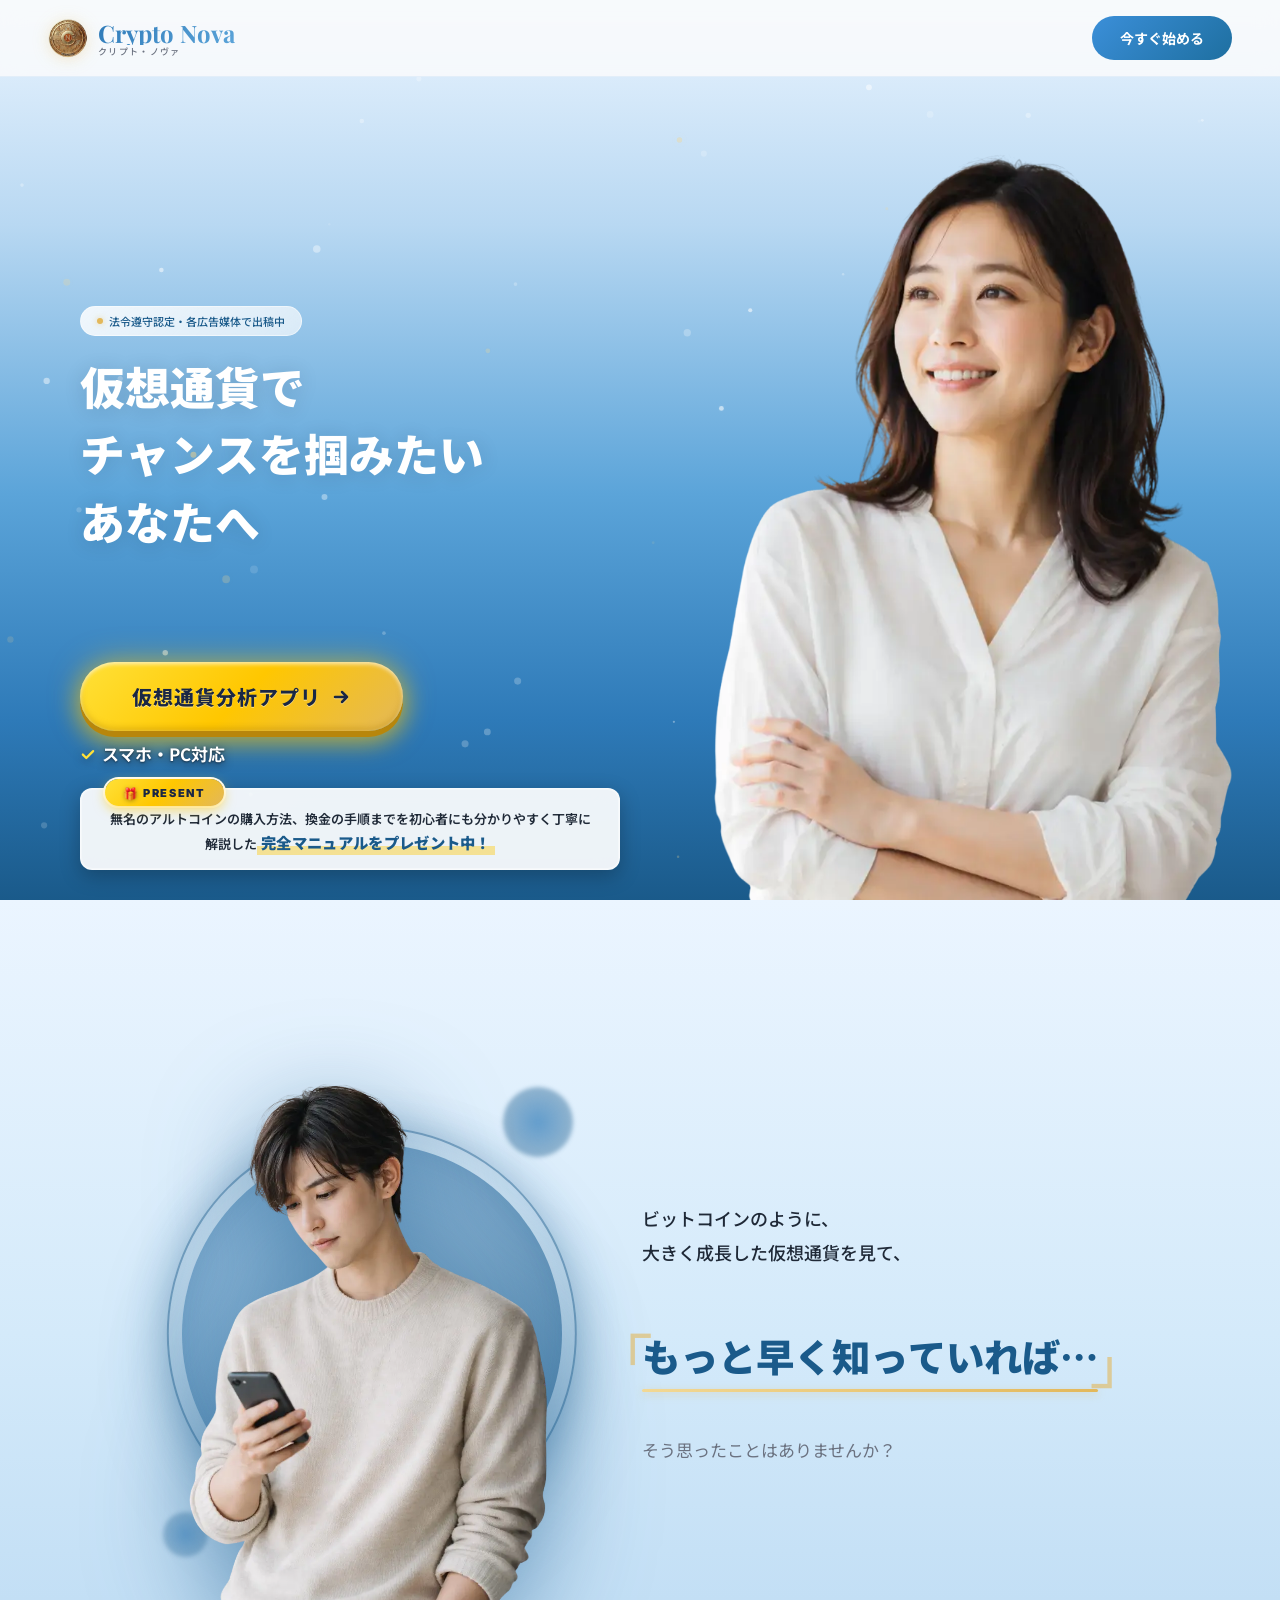
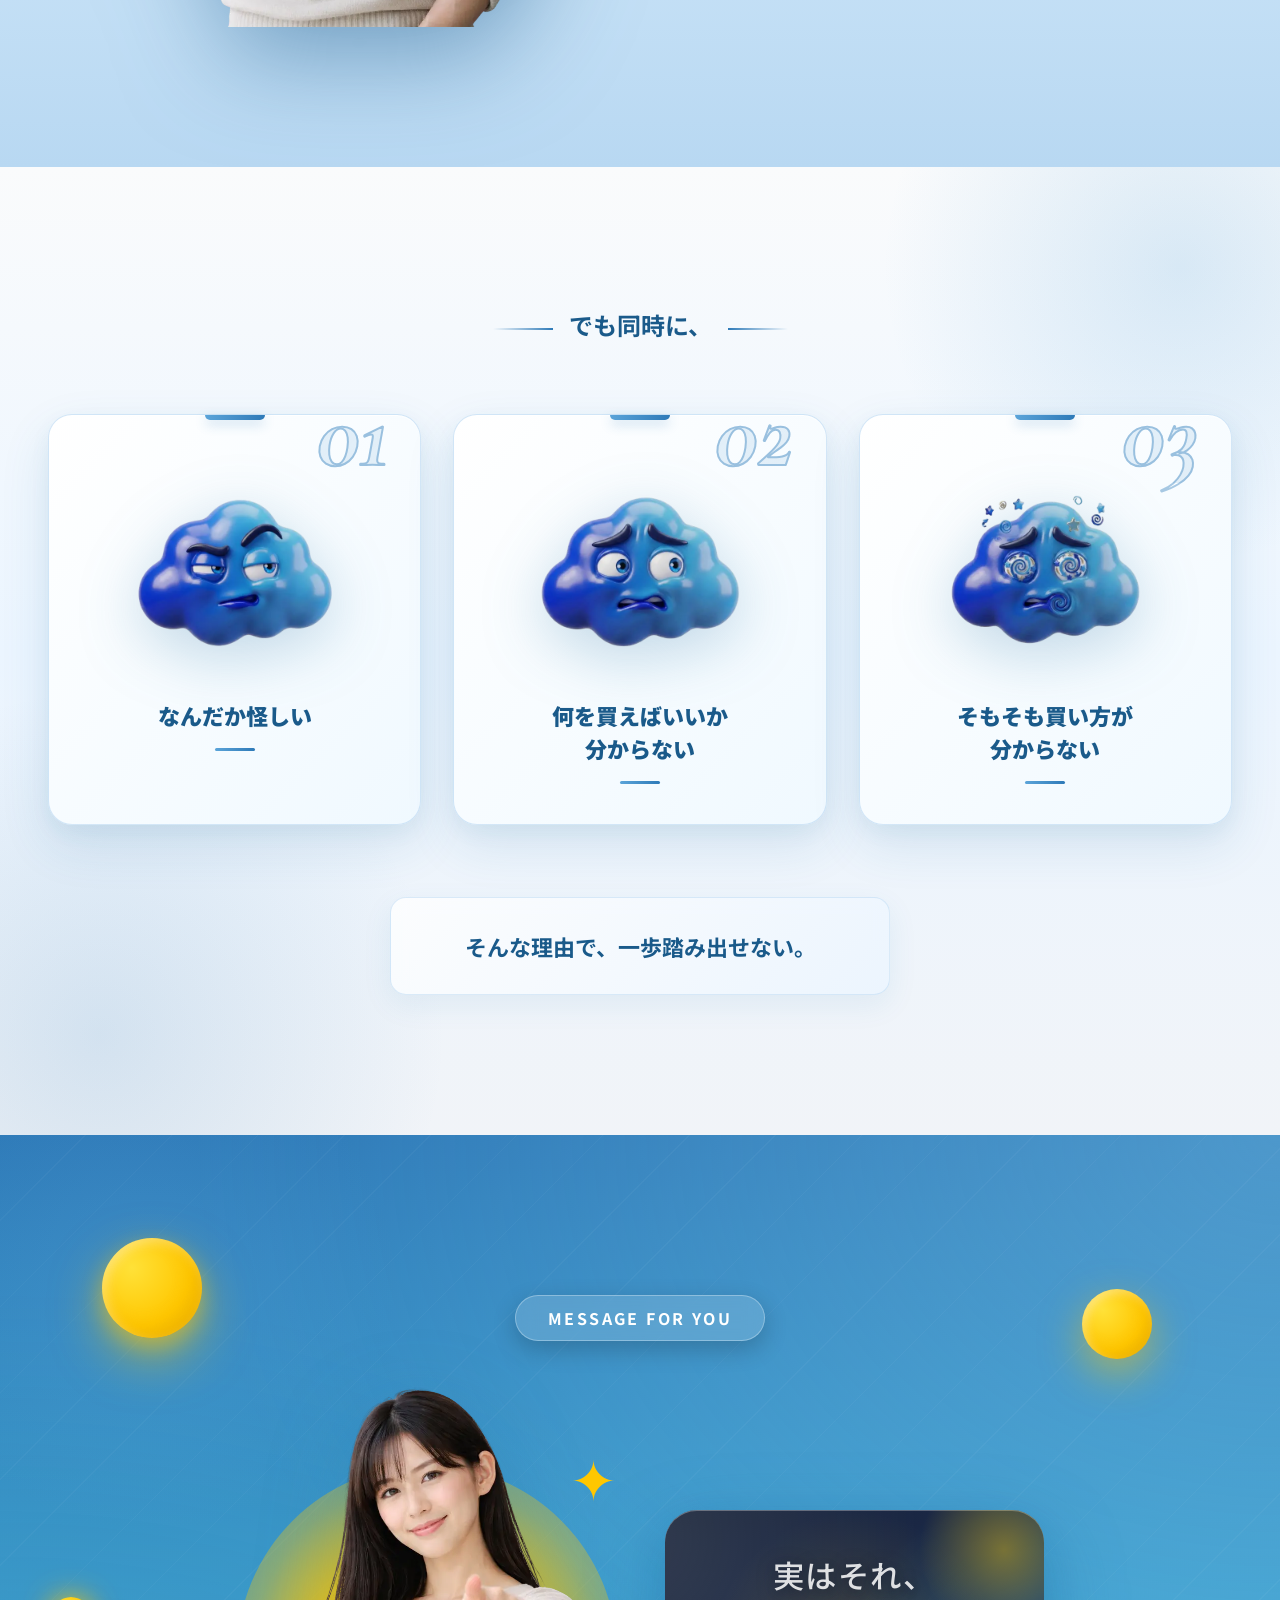
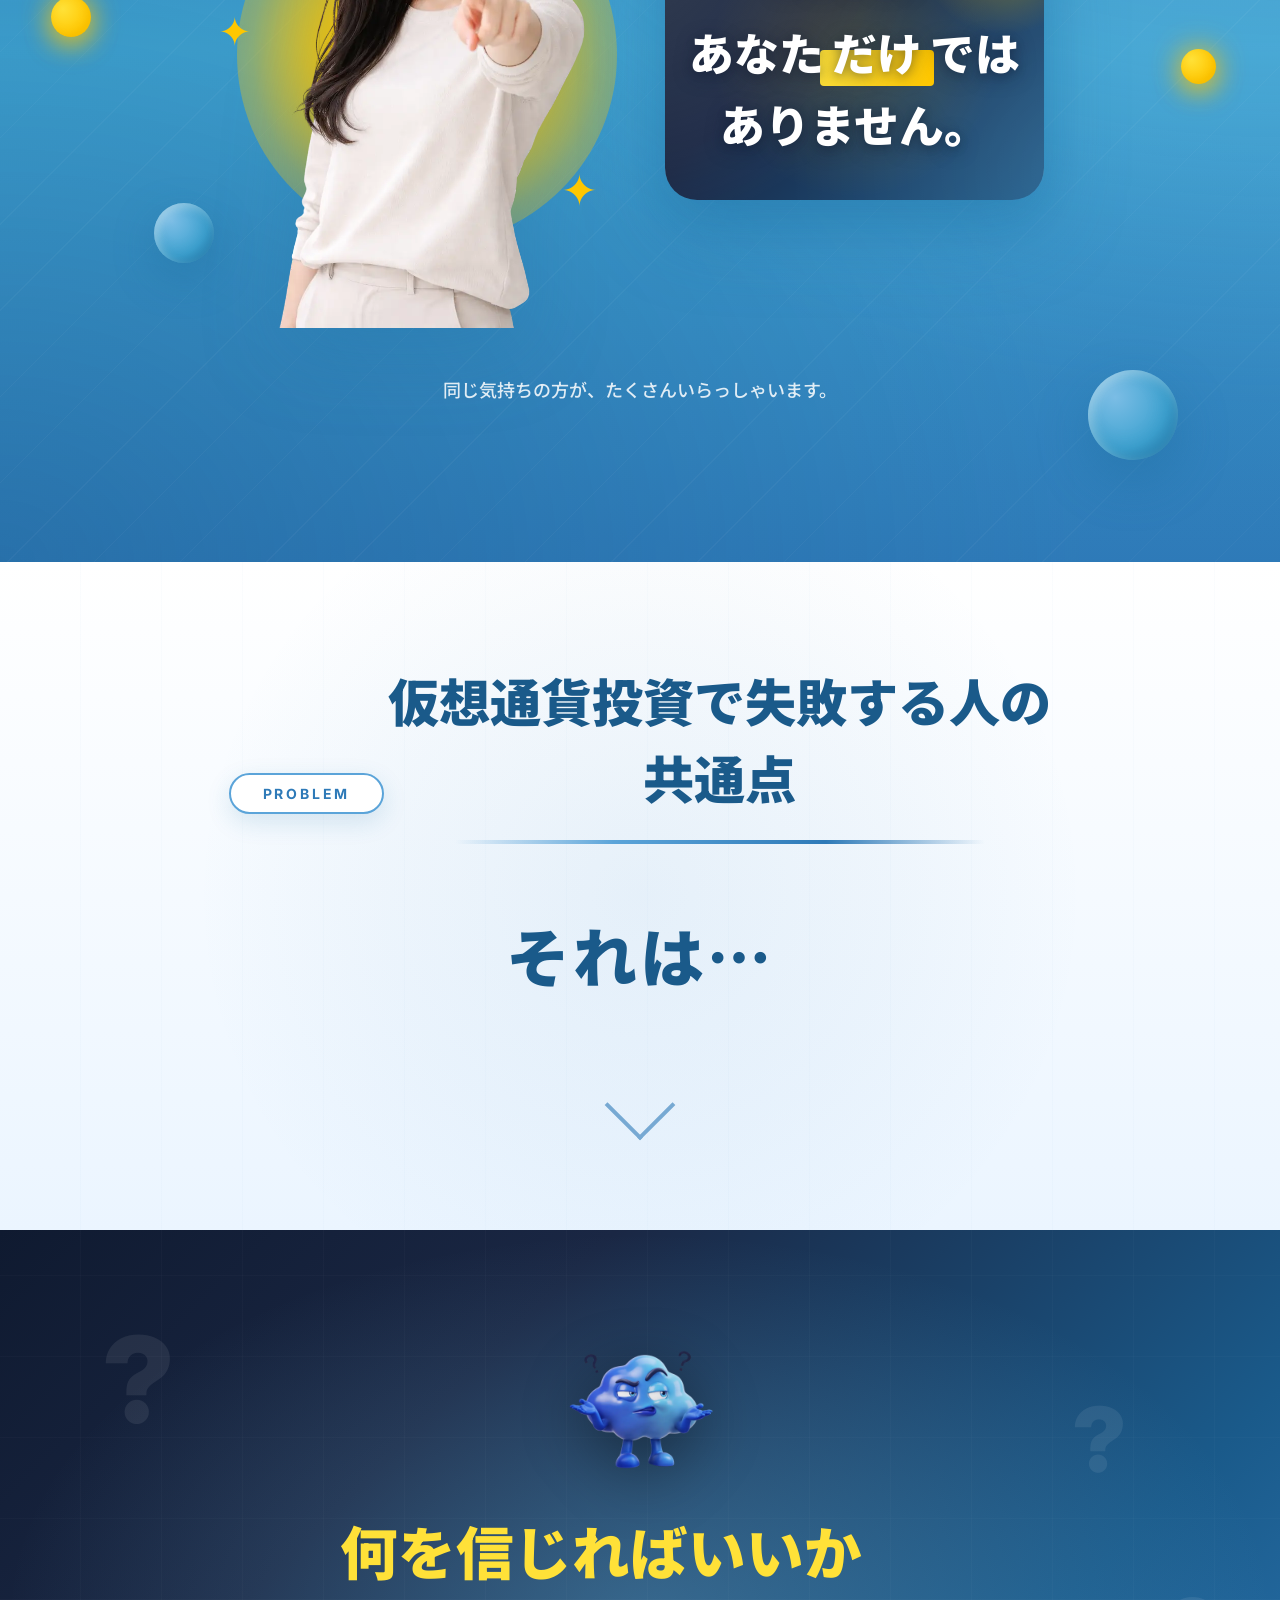
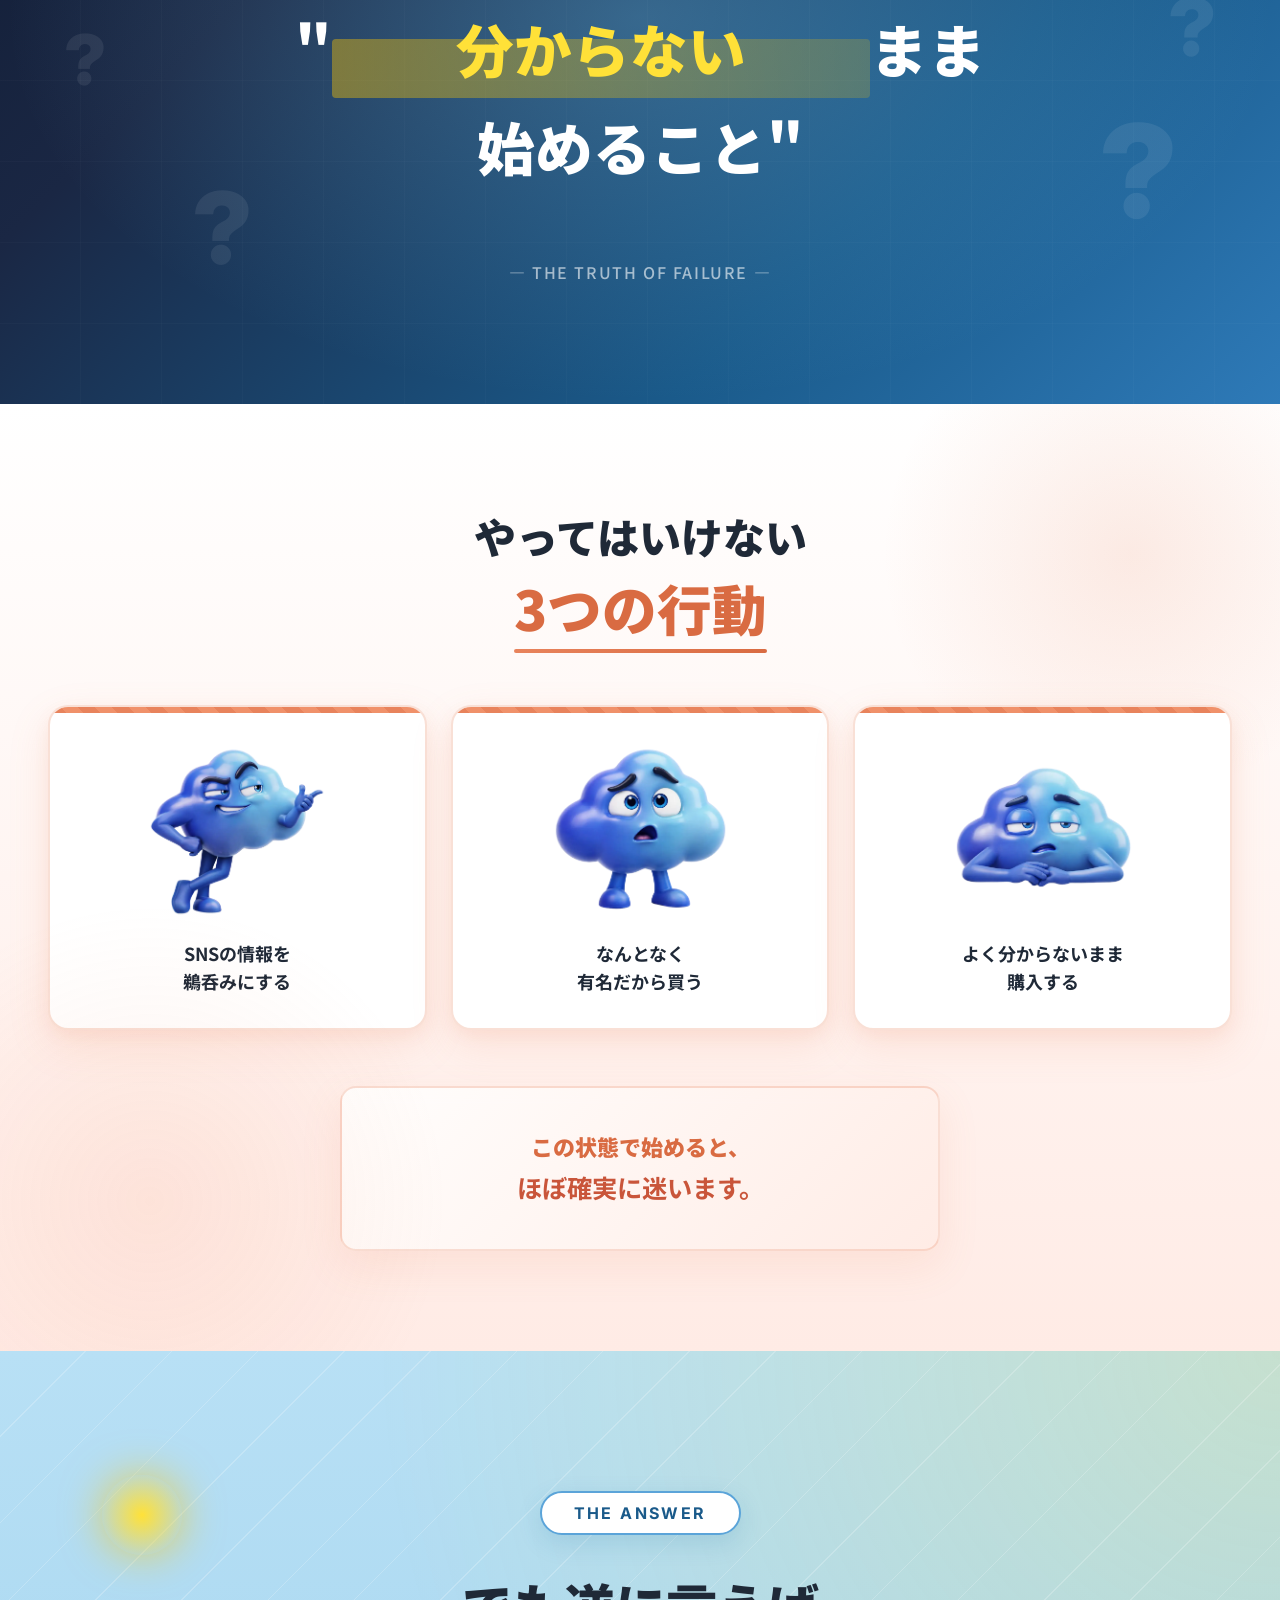
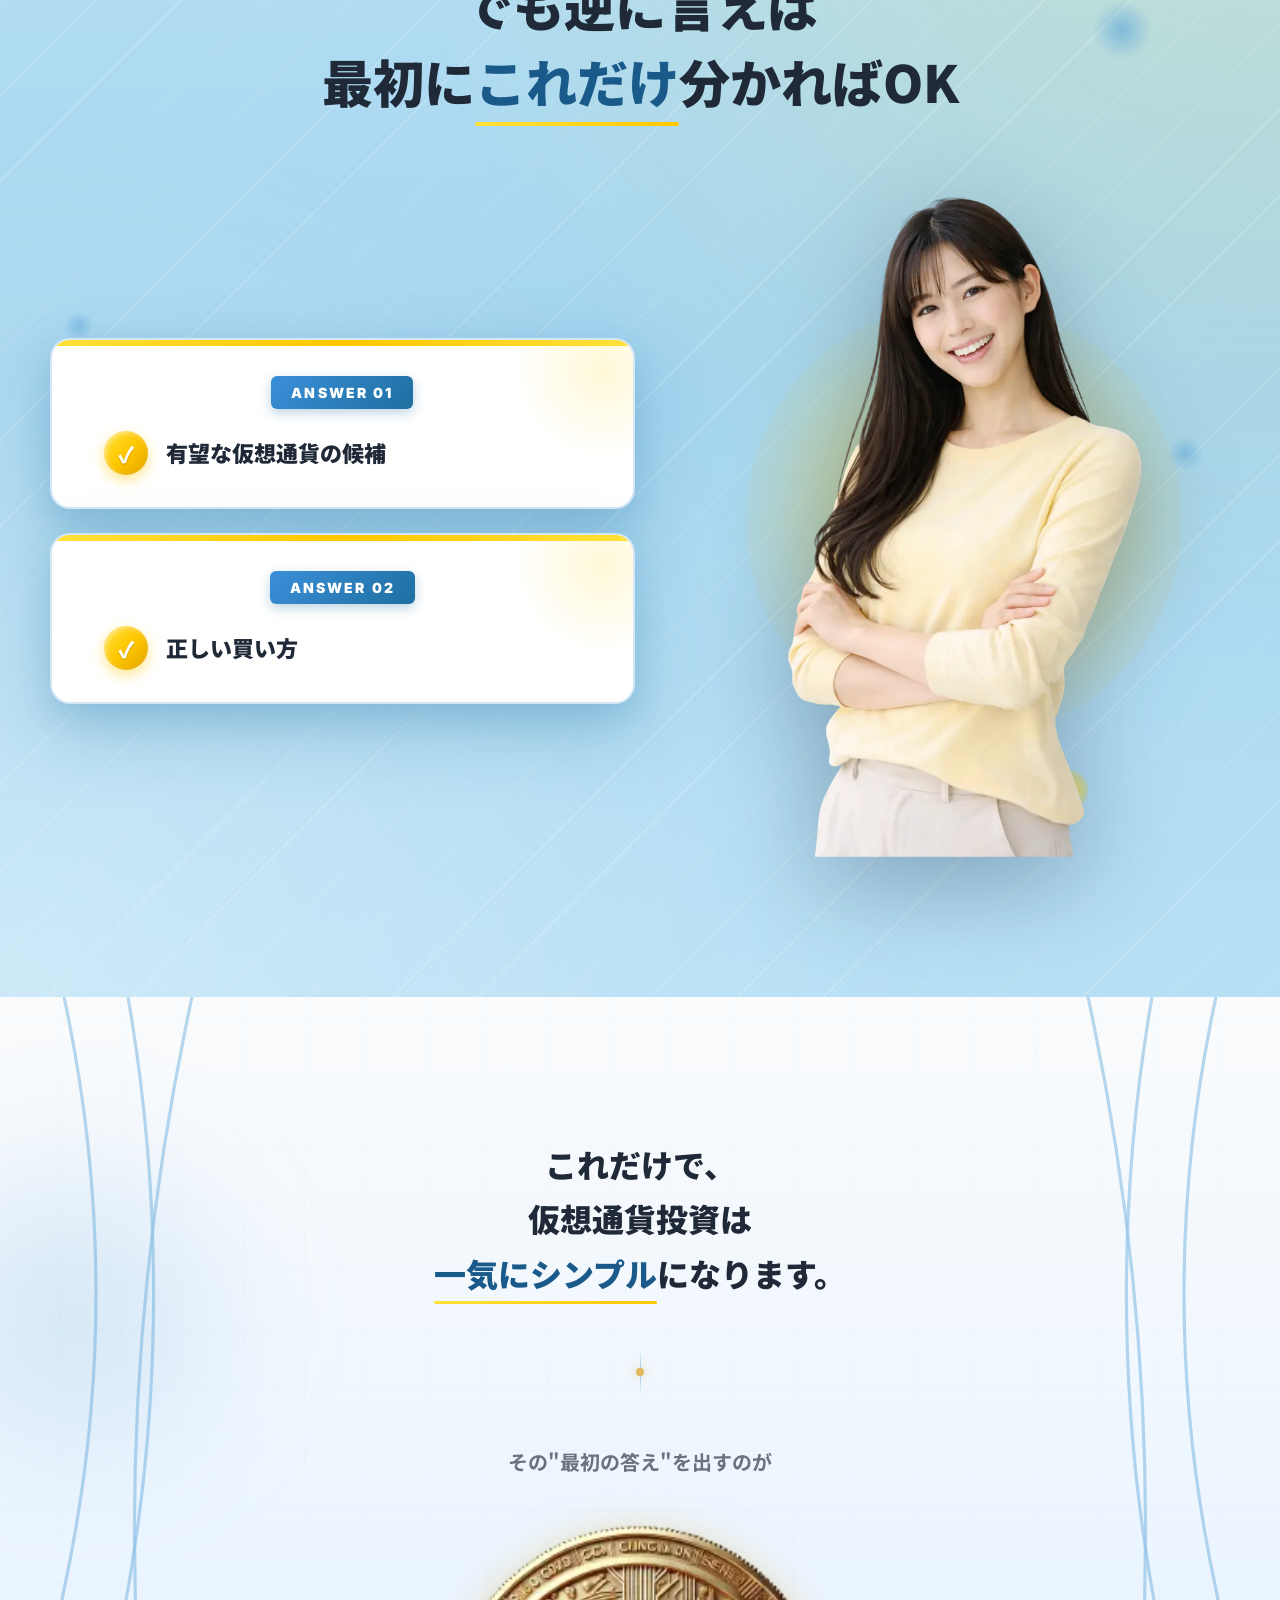
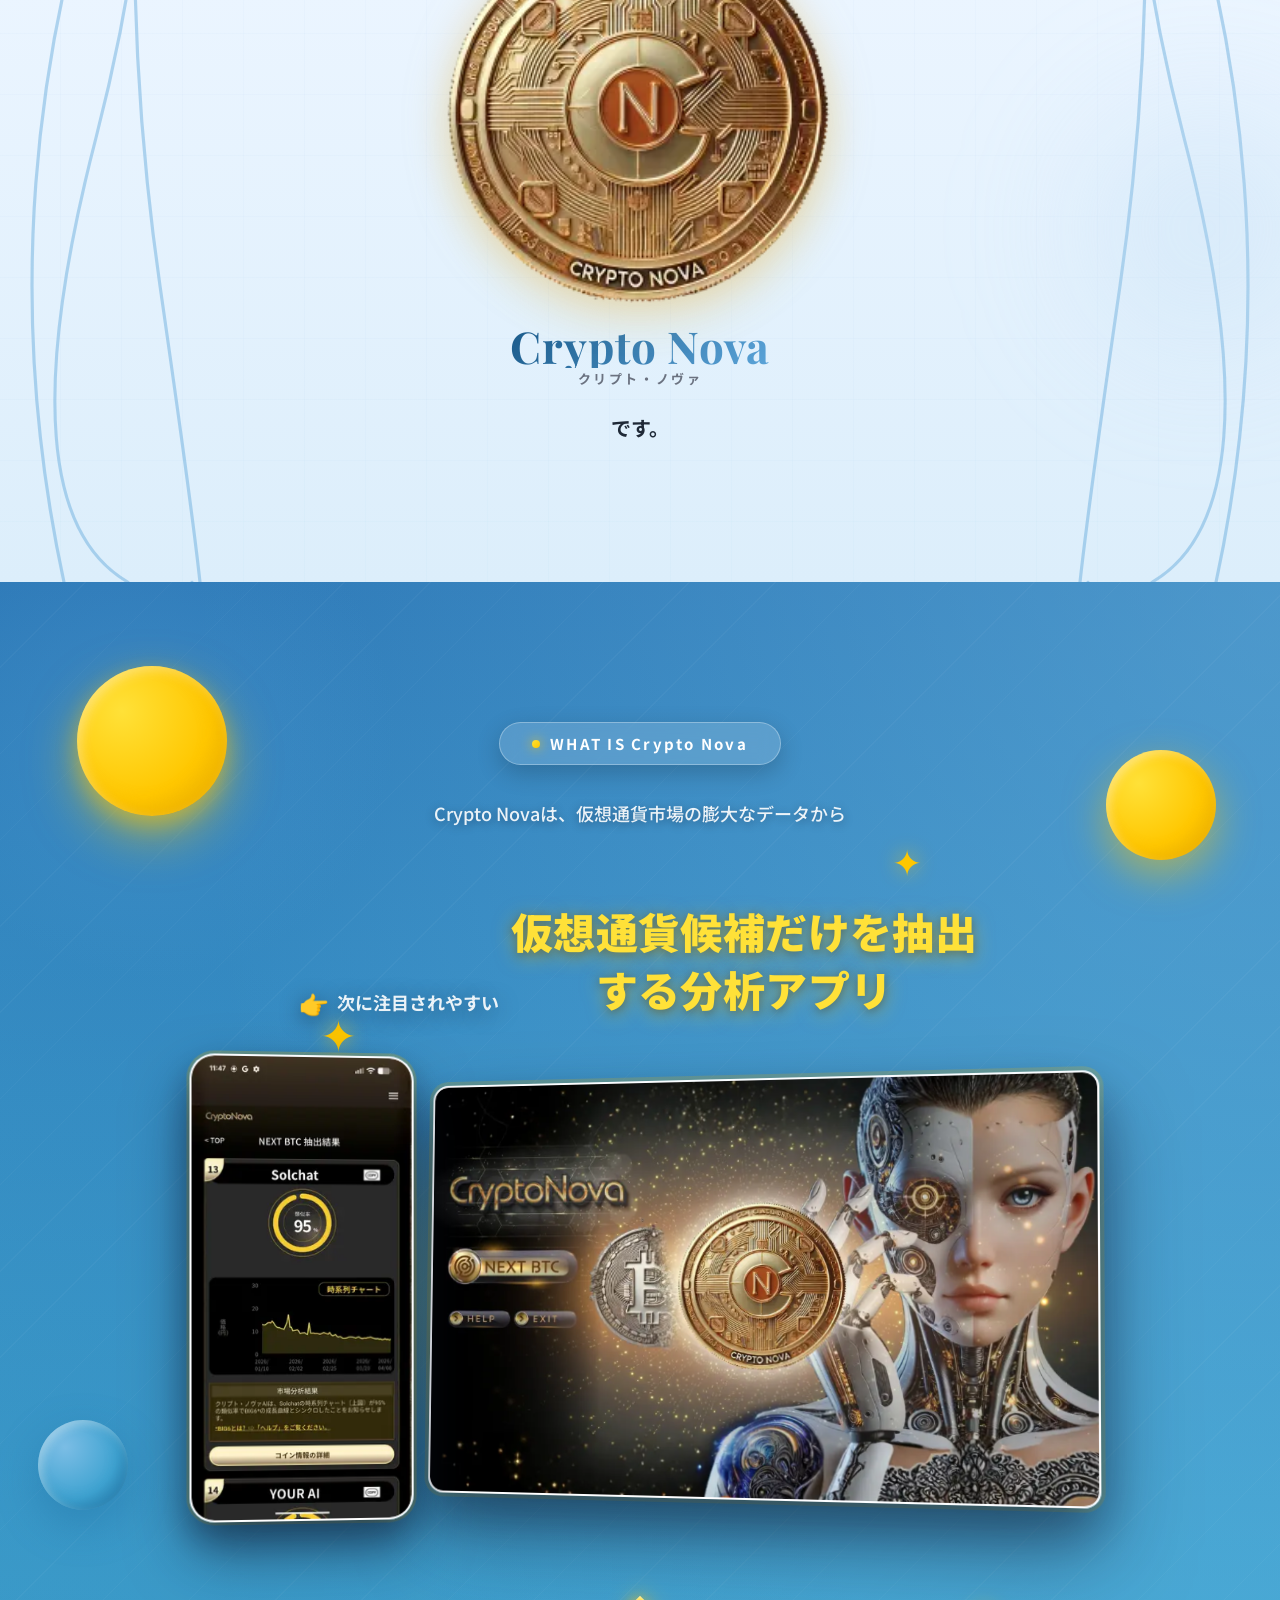
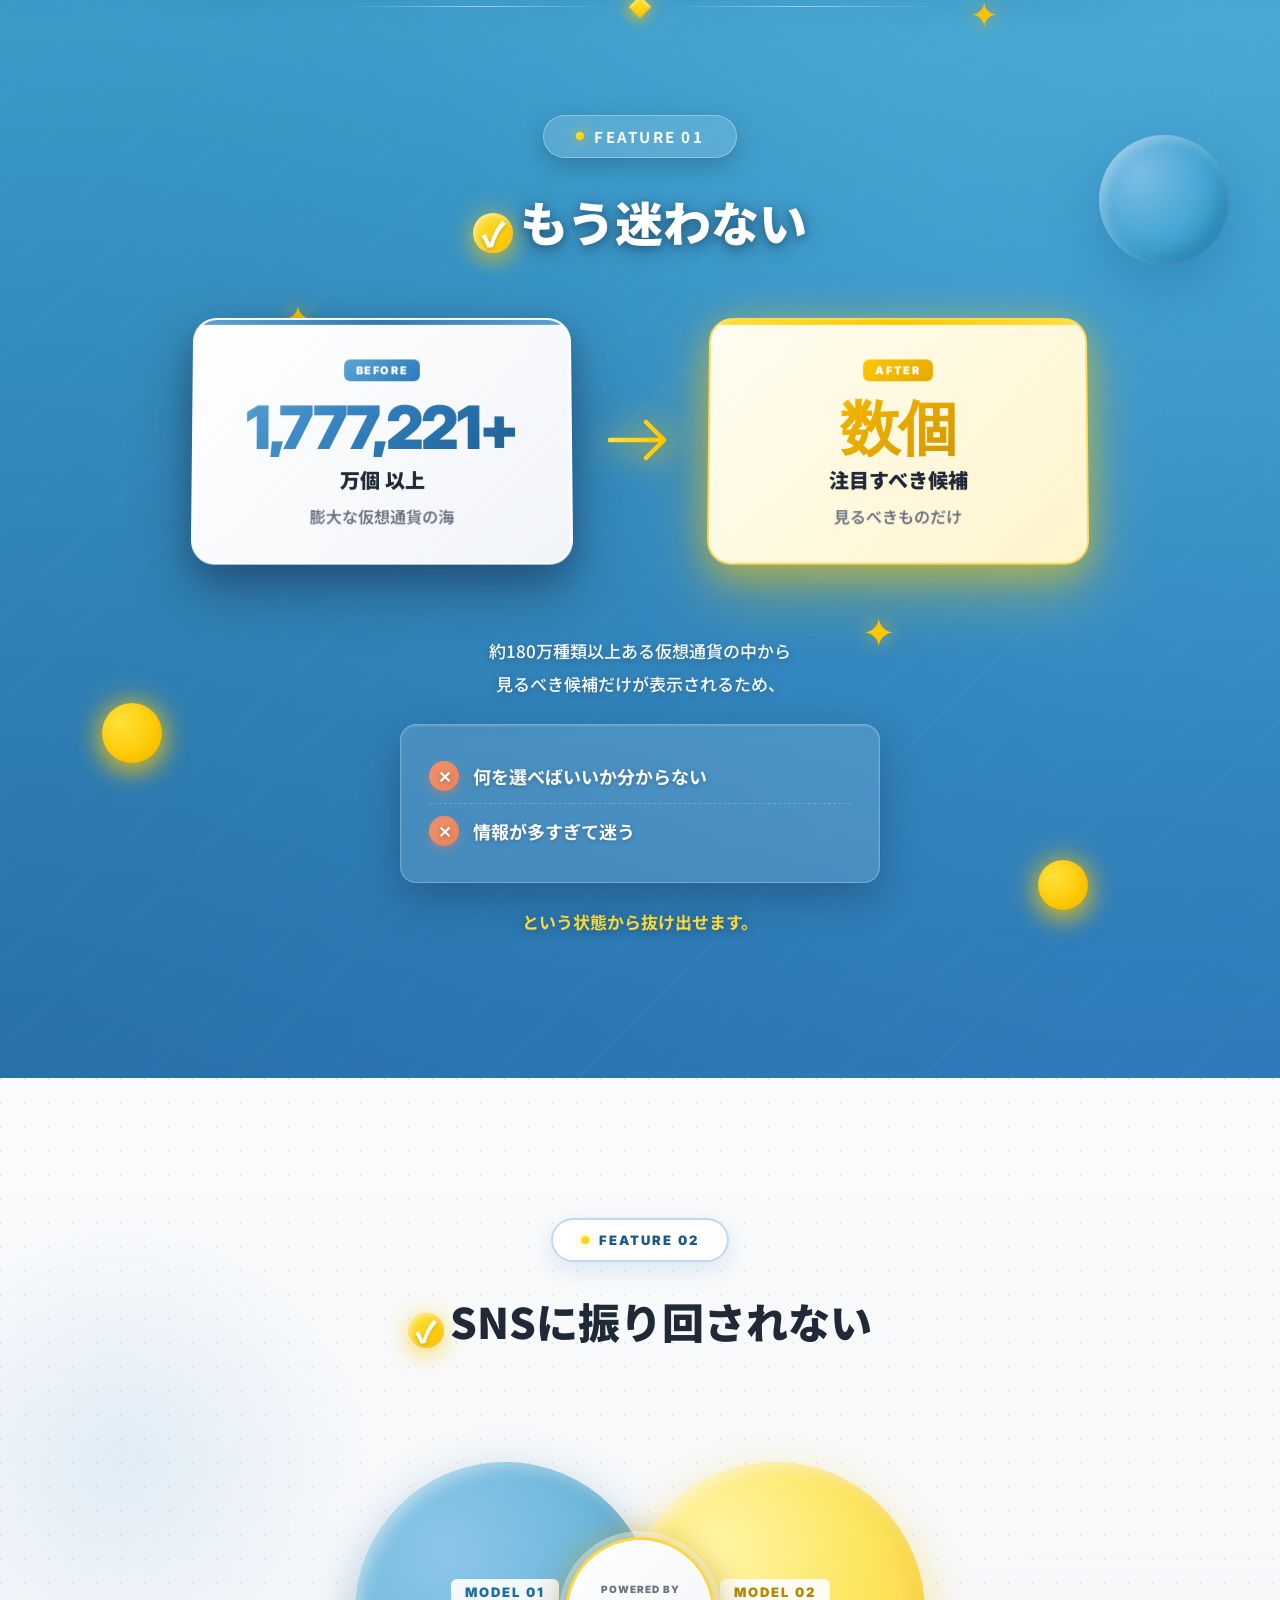
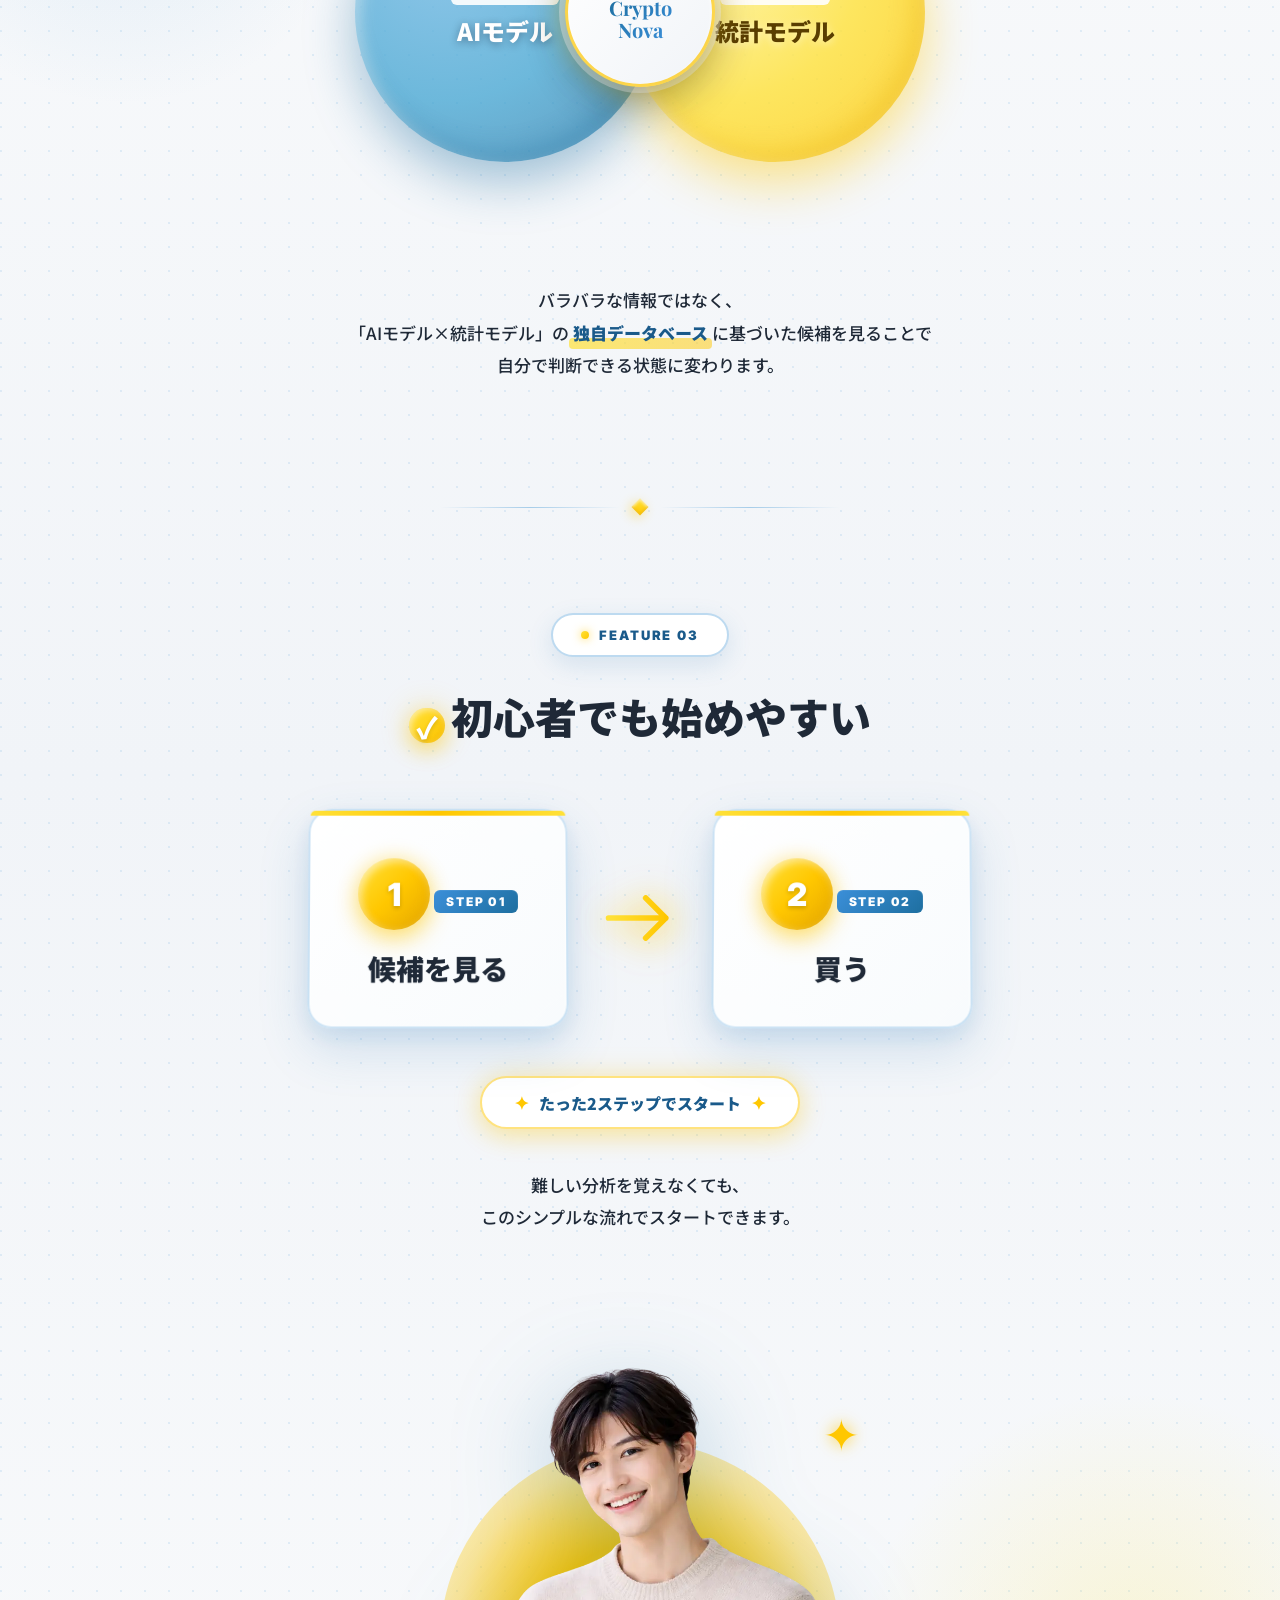
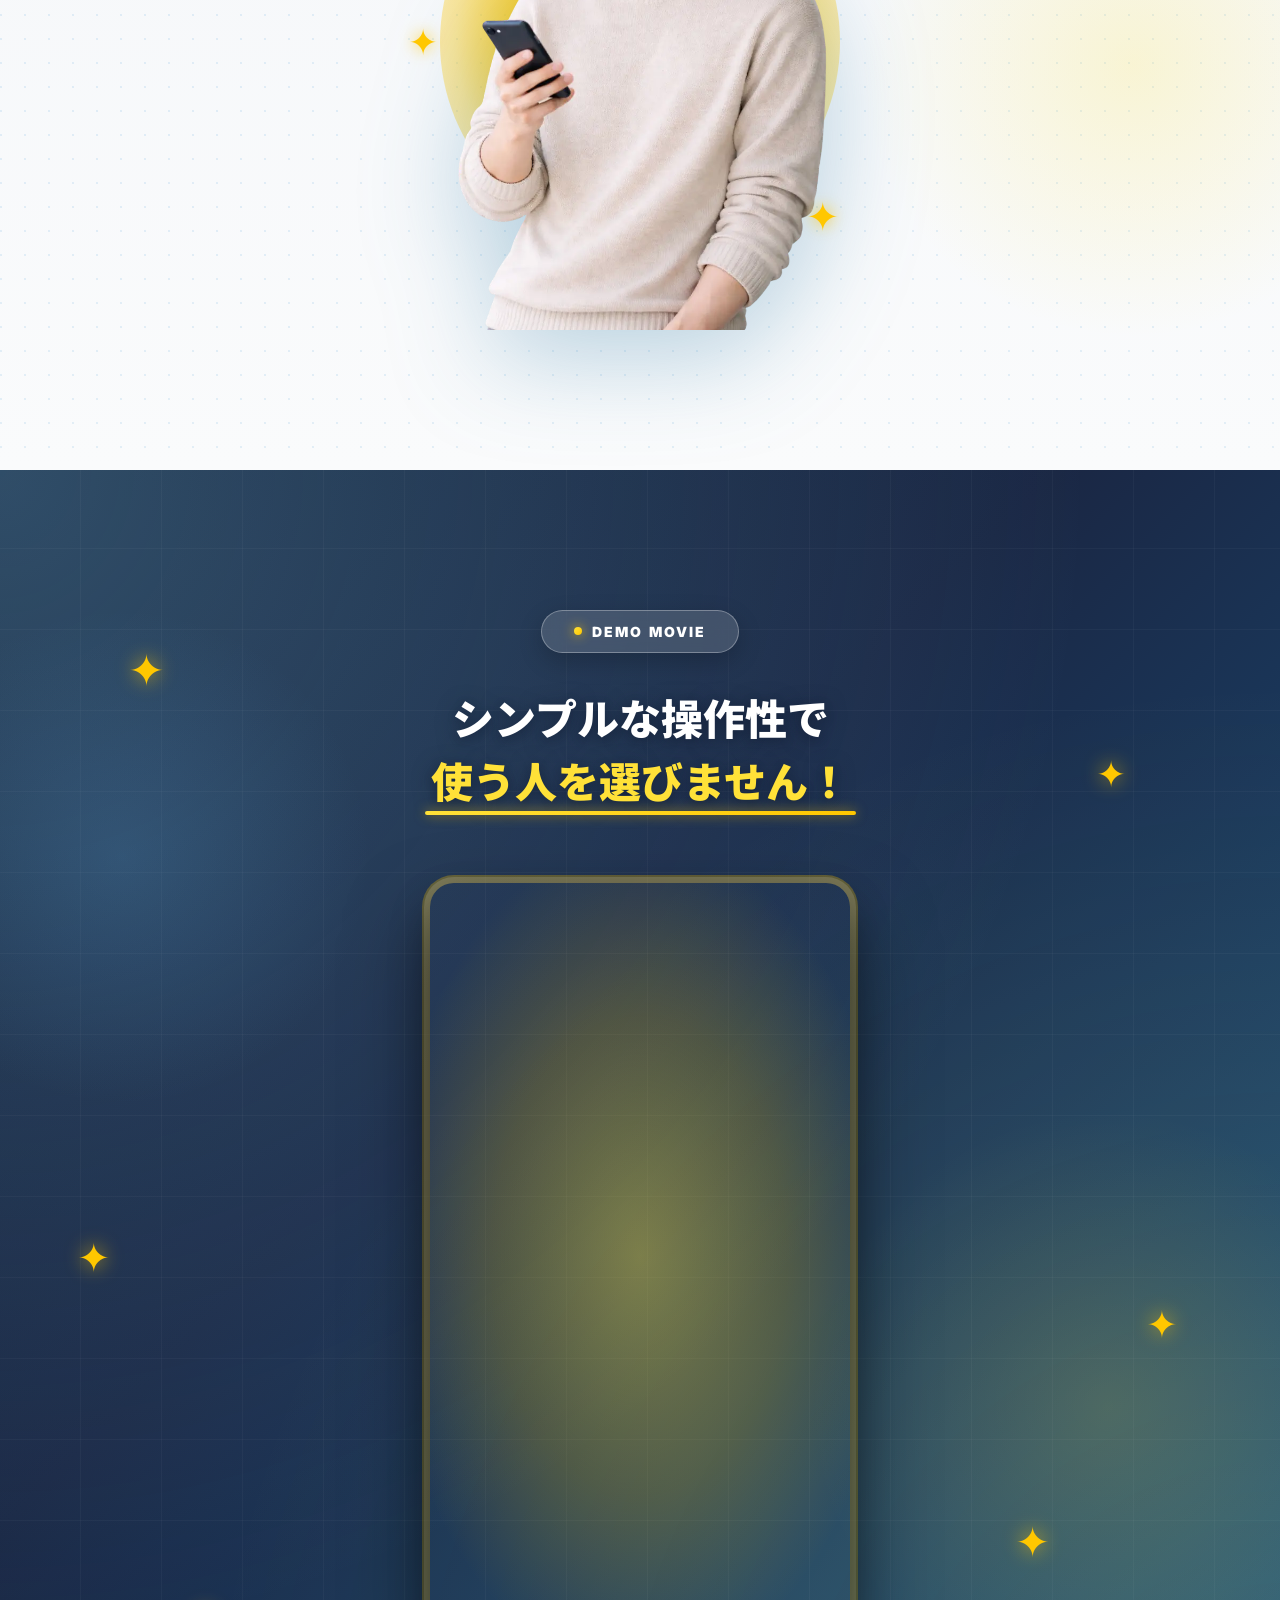
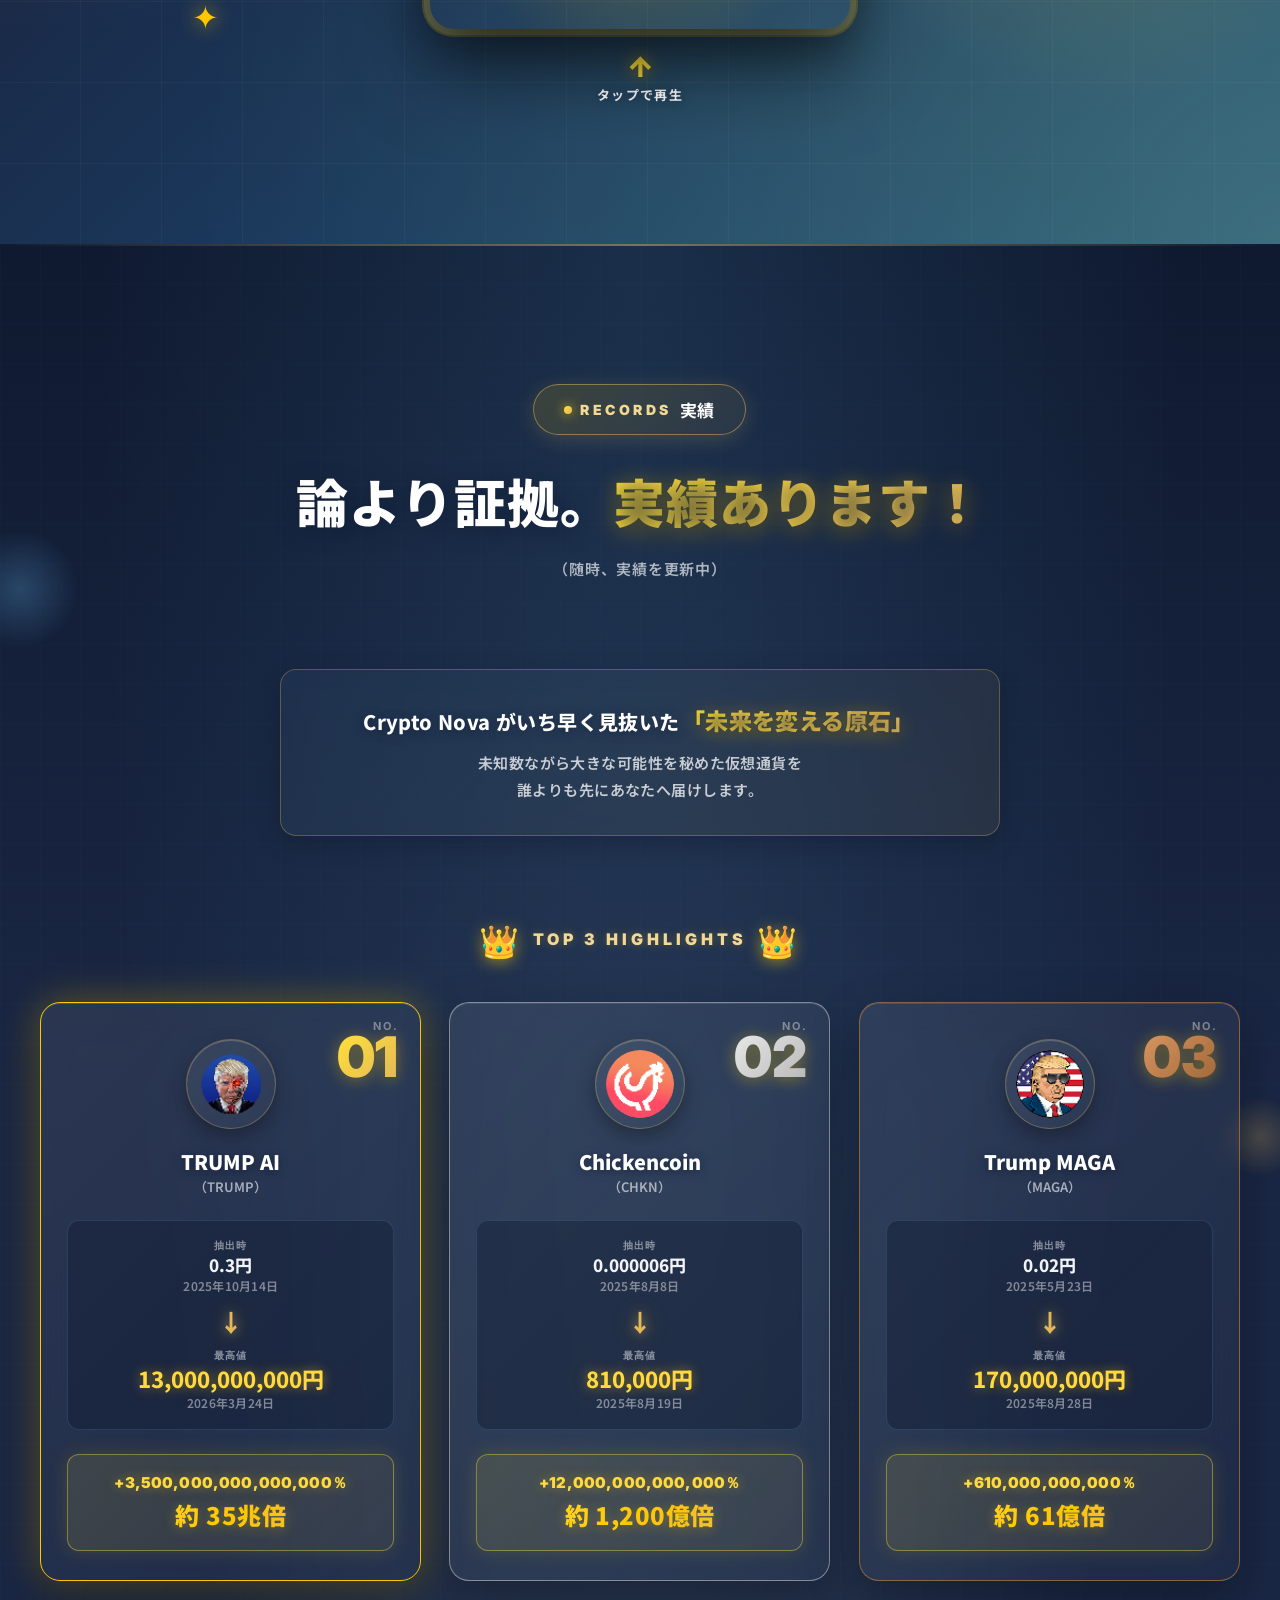
==== index.html @ e79c4bd4 "Section 17 v2: 冒頭文言追加・日付形式統一・注釈追加" ====
<!DOCTYPE html>
<html lang="ja">
<head>
  <meta charset="UTF-8">
  <meta name="viewport" content="width=device-width, initial-scale=1.0">
  <title>Crypto Nova | 仮想通貨でチャンスを掴みたいあなたへ</title>
  <meta name="description" content="Crypto Novaは、仮想通貨市場の膨大なデータから次に注目されやすい仮想通貨候補だけを<br>抽出する分析アプリです。">

  <!-- OGP -->
  <meta property="og:title" content="Crypto Nova | 仮想通貨でチャンスを掴みたいあなたへ">
  <meta property="og:description" content="約180万種類以上の仮想通貨から、見るべき候補だけを表示。">
  <meta property="og:type" content="website">
  <meta property="og:url" content="https://cryptonova.jp/">

  <!-- Fonts -->
  <link rel="preconnect" href="https://fonts.googleapis.com">
  <link rel="preconnect" href="https://fonts.gstatic.com" crossorigin>
  <link href="https://fonts.googleapis.com/css2?family=Noto+Sans+JP:wght@300;400;500;700;900&family=Playfair+Display:wght@400;700;900&family=Inter:wght@400;600;700;900&family=Cormorant+Garamond:ital,wght@0,400;0,700;1,400;1,700&display=swap" rel="stylesheet">

  <!-- CSS（役割ごとに分離） -->
  <link rel="stylesheet" href="css/variables.css">
  <link rel="stylesheet" href="css/base.css">
  <link rel="stylesheet" href="css/section-01-hero.css">
  <link rel="stylesheet" href="css/section-02-question.css"> 
  <link rel="stylesheet" href="css/section-03-anxiety.css"> 
  <link rel="stylesheet" href="css/section-04-alone.css">
  <link rel="stylesheet" href="css/section-05-failure-point.css"> 
  <link rel="stylesheet" href="css/section-06-failure-answer.css">  
  <link rel="stylesheet" href="css/section-07-failure-patterns.css">  
  <link rel="stylesheet" href="css/section-08-turning-point.css">  
  <link rel="stylesheet" href="css/section-10-reveal.css">
  <link rel="stylesheet" href="css/section-12-feature.css">
  <link rel="stylesheet" href="css/section-14-features.css">
  <link rel="stylesheet" href="css/section-16-demo.css">
  <link rel="stylesheet" href="css/section-17-results.css">
  <link rel="stylesheet" href="css/section-18-recommend.css">
  <link rel="stylesheet" href="css/section-19-howto.css">
  <link rel="stylesheet" href="css/section-20-reassure.css">
  <link rel="stylesheet" href="css/section-21-truth.css">
  <link rel="stylesheet" href="css/section-22-future.css">
  <link rel="stylesheet" href="css/section-23-urgency.css">
  <link rel="stylesheet" href="css/section-24-finalcta.css">
  <link rel="stylesheet" href="css/section-25-closing.css">
  <link rel="stylesheet" href="css/footer.css"> 
  <!-- <link rel="stylesheet" href="css/section-02-question.css"> -->
</head>
<body>

  <!-- SECTION 1: HERO -->
  <section class="hero" id="hero">
    <!-- HEADER -->
    <header class="header">
      <div class="header__logo">
        <img src="icon.webp" alt="Crypto Nova" class="header__logo-icon">
        <div class="header__logo-textwrap">
          <span class="header__logo-text">Crypto Nova</span>
          <span class="header__logo-ruby">クリプト・ノヴァ</span>
        </div>
      </div>
      <a href="https://m.cryptonova.jp/p/campaign/ZR53LrGO/AYyrQuDU" target="_blank" rel="noopener noreferrer" class="header__cta">今すぐ始める</a>
    </header>

    <div class="hero__gradient"></div>

    <div class="hero__video-layer">
      <video autoplay muted loop playsinline>
        <source src="fv-video.mp4" type="video/mp4">
      </video>
    </div>

    <canvas class="hero__particles" id="particles"></canvas>

    <div class="hero__content">

      <div class="hero__text-top">
        <div class="hero__badge">
          <span class="hero__badge-dot"></span>
          法令遵守認定・各広告媒体で出稿中
        </div>

        <h1 class="hero__catch">
          仮想通貨で<br>チャンスを掴みたい<br>あなたへ
        </h1>
      
      </div>

      <div class="hero__visual">
        <div class="hero__person">
          <img src="fv-woman.webp" alt="Crypto Novaを使う人物イメージ">
        </div>
      </div>

      <div class="hero__text-bottom">
        <!-- メインCTA：ブルーボタン -->
        <a href="https://m.cryptonova.jp/p/campaign/ZR53LrGO/AYyrQuDU" target="_blank" rel="noopener noreferrer" class="hero__cta">
  <span class="hero__cta-text">仮想通貨分析アプリ</span>
  <svg class="hero__cta-arrow" width="20" height="20" viewBox="0 0 20 20" fill="none">
    <path d="M4 10H16M16 10L11 5M16 10L11 15" stroke="currentColor" stroke-width="2.5" stroke-linecap="round" stroke-linejoin="round"/>
  </svg>
</a>

        <!-- スマホ・PC対応（白文字テキストのみ） -->
        <div class="hero__trust-text">
          <span>
            <svg width="16" height="16" viewBox="0 0 14 14" fill="none"><path d="M2.5 7.5L5.5 10.5L11.5 4.5" stroke="currentColor" stroke-width="2" stroke-linecap="round" stroke-linejoin="round"/></svg>
            スマホ・PC対応
          </span>
        </div>

        <!-- プレゼント告知（横長コンパクト） -->
        <div class="hero__present">
          <div class="hero__present-ribbon">
            <span class="hero__present-ribbon-icon">🎁</span>
            <span class="hero__present-ribbon-text">PRESENT</span>
          </div>
          <p class="hero__present-text">
            無名のアルトコインの購入方法、換金の手順までを初心者にも分かりやすく丁寧に解説した<span class="hero__present-highlight">完全マニュアルをプレゼント中！</span>
          </p>
        </div>
      </div>

    </div>

  </section>

  <!-- SECTION 2: 問いかけ -->
  <section class="question" id="question">
    <div class="question__inner">

  <div class="question__visual">
  <div class="question__visual-deco"></div>
  <img src="section02-man.webp" alt="仮想通貨のチャンスを逃したと感じる男性" loading="lazy">
</div>

      <div class="question__text">
        <p class="question__lead">
          ビットコインのように、<br>
          大きく成長した仮想通貨を見て、
        </p>

        <p class="question__emphasis">
  <span class="question__typewriter">
    <span class="char">も</span><span class="char">っ</span><span class="char">と</span><span class="char">早</span><span class="char">く</span><span class="char">知</span><span class="char">っ</span><span class="char">て</span><span class="char">い</span><span class="char">れ</span><span class="char">ば</span><span class="char dots">…</span>
  </span>
</p>

        <p class="question__closing">
          そう思ったことはありませんか？
        </p>
      </div>

    </div>
  </section>
  <!-- SECTION 3: 3つの不安 -->
  <section class="anxiety" id="anxiety">
    <div class="anxiety__inner">

      <p class="anxiety__lead">でも同時に、</p>

      <div class="anxiety__cards">

  <div class="anxiety__card">
    <span class="anxiety__card-number">01</span>
    <img src="section03-icon-01.webp" alt="なんだか怪しい" class="anxiety__card-image" loading="lazy">
    <p class="anxiety__card-title">なんだか怪しい</p>
  </div>

  <div class="anxiety__card">
    <span class="anxiety__card-number">02</span>
    <img src="section03-icon-02.webp" alt="何を買えばいいか分からない" class="anxiety__card-image" loading="lazy">
    <p class="anxiety__card-title">何を買えばいいか<br>分からない</p>
  </div>

  <div class="anxiety__card">
    <span class="anxiety__card-number">03</span>
    <img src="section03-icon-03.webp" alt="そもそも買い方が分からない" class="anxiety__card-image" loading="lazy">
    <p class="anxiety__card-title">そもそも買い方が<br>分からない</p>
  </div>

</div>

      <p class="anxiety__closing">そんな理由で、一歩踏み出せない。</p>

    </div>
  </section>

 <!-- SECTION 4: 安心の一言 -->
  <section class="alone" id="alone">
    <div class="alone__deco">
      <span class="alone__deco-dot"></span>
      <span class="alone__deco-dot"></span>
      <span class="alone__deco-dot"></span>
      <span class="alone__deco-dot"></span>
      <span class="alone__deco-dot"></span>
      <span class="alone__deco-dot"></span>
    </div>

    <div class="alone__inner">

      <span class="alone__prefix">MESSAGE FOR YOU</span>

      <div class="alone__content">

        <div class="alone__visual">
          <div class="alone__visual-bg"></div>
          <img src="section04-woman.webp" alt="あなたに語りかける女性" class="alone__visual-img" loading="lazy">
          <span class="alone__visual-star alone__visual-star--1">✦</span>
          <span class="alone__visual-star alone__visual-star--2">✦</span>
          <span class="alone__visual-star alone__visual-star--3">✦</span>
        </div>

        <div class="alone__banner">
         
          <h2 class="alone__main">
            <span class="alone__main-line1">実はそれ、</span>
            <span class="alone__main-line2">
              あなた<span class="alone__highlight">だけ</span>では<br>ありません。
            </span>
          </h2>
        </div>

      </div>

      <p class="alone__submessage">
        同じ気持ちの方が、たくさんいらっしゃいます。
      </p>

    </div>
  </section>
  <!-- SECTION 5: 失敗の共通点（問題提起・タメ） -->
  <section class="failure-point" id="failure-point">
    <div class="failure-point__inner">

      <span class="failure-point__label">PROBLEM</span>

      <h2 class="failure-point__heading">
        仮想通貨投資で失敗する人の<br>共通点
      </h2>

      <p class="failure-point__teaser">
        それは<span class="failure-point__dots">…</span>
      </p>

      <span class="failure-point__arrow"></span>

    </div>
  </section>
  <!-- SECTION 6: 失敗の答え（核心） -->
  <section class="failure-answer" id="failure-answer">

    <div class="failure-answer__deco">
      <span class="failure-answer__deco-item">?</span>
      <span class="failure-answer__deco-item">?</span>
      <span class="failure-answer__deco-item">?</span>
      <span class="failure-answer__deco-item">?</span>
      <span class="failure-answer__deco-item">?</span>
      <span class="failure-answer__deco-item">?</span>
    </div>

    <div class="failure-answer__inner">

      <img src="section06.webp" alt="" class="failure-answer__pointer" width="420" height="500" loading="lazy">
      <p class="failure-answer__main">
        "<span class="failure-answer__highlight">何を信じればいいか<br>分からない</span>まま<br>始めること"
      </p>

      <p class="failure-answer__sub">— THE TRUTH OF FAILURE —</p>

    </div>

  </section>
<!-- SECTION 7: 失敗する3パターン -->
  <section class="failure-patterns" id="failure-patterns">
    <div class="failure-patterns__inner">

     <div class="failure-patterns__title">
        <h2 class="failure-patterns__heading">
          やってはいけない<br>
          <span class="failure-patterns__heading-accent">3つの行動</span>
        </h2>
      </div>
    <div class="failure-patterns__banner-stripes"></div>
  </div>
</div>
      <div class="failure-patterns__cards">

        <div class="failure-patterns__card">
          <img src="section07-01.webp" alt="SNSの情報を鵜呑みにする" class="failure-patterns__card-image" loading="lazy">
          <p class="failure-patterns__card-text">
            SNSの情報を<br>鵜呑みにする
          </p>
        </div>

        <div class="failure-patterns__card">
          <img src="section07-02.webp" alt="なんとなく有名だから買う" class="failure-patterns__card-image" loading="lazy">
          <p class="failure-patterns__card-text">
            なんとなく<br>有名だから買う
          </p>
        </div>

        <div class="failure-patterns__card">
          <img src="section07-03.webp" alt="よく分からないまま購入する" class="failure-patterns__card-image" loading="lazy">
          <p class="failure-patterns__card-text">
            よく分からないまま<br>購入する
          </p>
        </div>

      </div>

      <div class="failure-patterns__closing">
        <p class="failure-patterns__closing-main">
          この状態で始めると、<br>
          <strong>ほぼ確実に迷います。</strong>
        </p>
      </div>

    </div>
  </section>

 <!-- SECTION 8-9: 転換点 + 2つの答え -->
<section class="turning-point" id="turning-point">

  <!-- 背景の光の粒子 -->
  <div class="turning-point__particles">
    <span class="turning-point__particle"></span>
    <span class="turning-point__particle"></span>
    <span class="turning-point__particle"></span>
    <span class="turning-point__particle"></span>
    <span class="turning-point__particle"></span>
    <span class="turning-point__particle"></span>
  </div>

  <div class="turning-point__inner">

    <!-- 上部：転換メッセージ -->
    <span class="turning-point__lead">THE ANSWER</span>

    <h2 class="turning-point__title">
      でも逆に言えば<br>
      最初に<span class="turning-point__title-highlight">これだけ</span>分かればOK
    </h2>

    <!-- 女性画像（中央） -->
    <div class="turning-point__visual">
      <div class="turning-point__visual-rays"></div>
      <div class="turning-point__visual-burst"></div>
      <img src="section08-woman.webp" alt="答えを教える女性" class="turning-point__visual-img" loading="lazy">
    </div>

    <!-- 2つの答え -->
    <div class="turning-point__answers">

      <div class="turning-point__answer">
        <span class="turning-point__answer-label">ANSWER 01</span>
        <div class="turning-point__answer-body">
          <div class="turning-point__answer-check">✓</div>
          <p class="turning-point__answer-text">
            有望な仮想通貨の候補
          </p>
        </div>
      </div>

      <div class="turning-point__answer">
        <span class="turning-point__answer-label">ANSWER 02</span>
        <div class="turning-point__answer-body">
          <div class="turning-point__answer-check">✓</div>
          <p class="turning-point__answer-text">
            正しい買い方
          </p>
        </div>
      </div>

    </div>

  </div>
</section>

<!-- SECTION 10-11: シンプル宣言 + Crypto Nova 降臨 -->
<section class="reveal" id="reveal">

  <!-- 左右の波線装飾 -->
  <div class="reveal__waves reveal__waves--left" aria-hidden="true">
    <svg viewBox="0 0 200 800" preserveAspectRatio="none">
      <path d="M 40 0 Q 80 200 40 400 T 40 800" />
      <path d="M 80 0 Q 120 250 60 500 T 80 800" />
      <path d="M 120 0 Q 60 300 100 600 T 120 800" />
    </svg>
  </div>

  <div class="reveal__waves reveal__waves--right" aria-hidden="true">
    <svg viewBox="0 0 200 800" preserveAspectRatio="none">
      <path d="M 40 0 Q 80 200 40 400 T 40 800" />
      <path d="M 80 0 Q 120 250 60 500 T 80 800" />
      <path d="M 120 0 Q 60 300 100 600 T 120 800" />
    </svg>
  </div>

  <!-- 背景の有機的な形 -->
  <div class="reveal__blob reveal__blob--1" aria-hidden="true"></div>
  <div class="reveal__blob reveal__blob--2" aria-hidden="true"></div>

  <div class="reveal__inner">

    <!-- 上半分：シンプル宣言 -->
    <p class="reveal__statement">
      これだけで、<br>
      仮想通貨投資は<br>
      <span class="reveal__statement-highlight">一気にシンプル</span>になります。
    </p>

    <!-- 区切りの装飾線 -->
    <div class="reveal__divider"></div>

    <!-- 下半分：Crypto Nova 降臨 -->
    <p class="reveal__intro">
      その"最初の答え"を出すのが
    </p>

    <div class="reveal__logo">
      <img src="icon.webp" alt="Crypto Nova" class="reveal__logo-icon">
      <div class="reveal__logo-textwrap">
        <span class="reveal__logo-text">Crypto Nova</span>
        <span class="reveal__logo-ruby">クリプト・ノヴァ</span>
      </div>
    </div>

    <p class="reveal__closing">です。</p>

  </div>

</section>
<!-- SECTION 12-13: Crypto Novaとは + 特徴①もう迷わない -->
<section class="feature" id="feature">

  <!-- SVG矢印用のグラデーション定義（非表示） -->
  <svg width="0" height="0" style="position:absolute">
    <defs>
      <linearGradient id="arrowGradient" x1="0%" y1="0%" x2="100%" y2="0%">
        <stop offset="0%" stop-color="#FFE138" />
        <stop offset="100%" stop-color="#FFC700" />
      </linearGradient>
    </defs>
  </svg>

  <!-- 背景の3D浮遊オブジェクト -->
  <div class="feature__shapes" aria-hidden="true">
    <div class="feature__shape feature__shape--1"></div>
    <div class="feature__shape feature__shape--2"></div>
    <div class="feature__shape feature__shape--3"></div>
    <div class="feature__shape feature__shape--4"></div>
    <div class="feature__shape feature__shape--5"></div>
    <div class="feature__shape feature__shape--6"></div>
  </div>

  <!-- キラキラ星 -->
 <span class="feature__sparkle feature__sparkle--1" aria-hidden="true">✦</span>
<span class="feature__sparkle feature__sparkle--2" aria-hidden="true">✦</span>
<span class="feature__sparkle feature__sparkle--3" aria-hidden="true">✦</span>
<span class="feature__sparkle feature__sparkle--4" aria-hidden="true">✦</span>
<span class="feature__sparkle feature__sparkle--5" aria-hidden="true">✦</span>

  <div class="feature__inner">

    <!-- ========== 上半分：Section 12 ========== -->

    <div class="feature__badge">
      <span class="feature__badge-dot"></span>
      <span class="feature__badge-text">WHAT IS Crypto Nova</span>
    </div>

    <p class="feature__intro">
  Crypto Novaは、<br class="sp-only">仮想通貨市場の膨大なデータから
</p>

<p class="feature__intro-main">
  <span class="feature__intro-pointer">👉</span>
  <span class="feature__intro-small">次に注目されやすい</span>
  <span class="feature__intro-big">仮想通貨候補だけを抽出<br>する分析アプリ</span>
</p>

    <!-- モックアップ画像エリア -->
    <div class="feature__mockup">

     <!-- PCモックアップ -->
<div class="feature__mockup-pc">
  <img src="section12-mockup-pc.webp" alt="Crypto Nova PCアプリ画面" loading="lazy">
</div>

<!-- スマホモックアップ -->
<div class="feature__mockup-sp">
  <img src="section12-mockup-sp.webp" alt="Crypto Novaスマホアプリ画面" loading="lazy">
</div>

    </div>

    <!-- 区切り装飾 -->
    <div class="feature__divider">
      <span class="feature__divider-line"></span>
      <span class="feature__divider-diamond"></span>
      <span class="feature__divider-line"></span>
    </div>

    <!-- ========== 下半分：Section 13 ========== -->

    <div class="feature__badge">
      <span class="feature__badge-dot"></span>
      <span class="feature__badge-text">FEATURE 01</span>
    </div>

    <h2 class="feature__title">
      <span class="feature__title-check">✓</span>もう迷わない
    </h2>

    <!-- 対比ビジュアル：180万種類 → たった数個 -->
    <div class="feature__contrast">

      <!-- 左カード：180万種類 -->
      <div class="feature__contrast-card feature__contrast-card--many">
        <span class="feature__contrast-label">BEFORE</span>
        <p class="feature__contrast-number" data-count-to="1800000" data-count-suffix="+">0</p>
        <p class="feature__contrast-unit">万個 以上</p>
        <p class="feature__contrast-desc">膨大な仮想通貨の海</p>
      </div>

      <!-- 矢印 -->
      <div class="feature__contrast-arrow">
        <svg viewBox="0 0 48 48">
          <path d="M 4 24 L 40 24 M 28 12 L 40 24 L 28 36" />
        </svg>
      </div>

      <!-- 右カード：たった数個 -->
      <div class="feature__contrast-card feature__contrast-card--few">
        <span class="feature__contrast-label">AFTER</span>
        <p class="feature__contrast-number">数個</p>
        <p class="feature__contrast-unit">注目すべき候補</p>
        <p class="feature__contrast-desc">見るべきものだけ</p>
      </div>

    </div>

    <!-- 説明文 + NGリスト -->
    <div class="feature__description">
      <p class="feature__description-text">
        約180万種類以上ある仮想通貨の中から<br>
        見るべき候補だけが表示されるため、
      </p>

      <ul class="feature__ng-list">
        <li class="feature__ng-item">
          <span class="feature__ng-icon">✕</span>
          何を選べばいいか分からない
        </li>
        <li class="feature__ng-item">
          <span class="feature__ng-icon">✕</span>
          情報が多すぎて迷う
        </li>
      </ul>

      <p class="feature__description-close">
        という状態から抜け出せます。
      </p>
    </div>

  </div>

</section>

<!-- SECTION 14-15: 特徴② SNSに振り回されない + 特徴③ 初心者でも始めやすい -->
<section class="features" id="features">

  <!-- SVG矢印用のグラデーション定義 -->
  <svg width="0" height="0" style="position:absolute">
    <defs>
      <linearGradient id="stepArrowGradient" x1="0%" y1="0%" x2="100%" y2="0%">
        <stop offset="0%" stop-color="#FFE138" />
        <stop offset="100%" stop-color="#FFC700" />
      </linearGradient>
    </defs>
  </svg>

  <div class="features__inner">

    <!-- ========== Section 14：SNSに振り回されない ========== -->

    <div class="features__badge features__badge--02">
      <span class="features__badge-dot"></span>
      <span>FEATURE 02</span>
    </div>

    <h2 class="features__title">
      <span class="features__title-check">✓</span>SNSに振り回されない
    </h2>

    <!-- ベン図ビジュアライゼーション -->
    <div class="features__venn">
      <span class="features__venn-cross" aria-hidden="true">×</span>

      <!-- 左：AIモデル -->
      <div class="features__venn-circle features__venn-circle--ai">
        <span class="features__venn-label">MODEL 01</span>
        <p class="features__venn-name">AIモデル</p>
      </div>

      <!-- 右：統計モデル -->
      <div class="features__venn-circle features__venn-circle--stats">
        <span class="features__venn-label">MODEL 02</span>
        <p class="features__venn-name">統計モデル</p>
      </div>

      <!-- 中央：Crypto Nova -->
      <div class="features__venn-center">
        <span class="features__venn-center-label">POWERED BY</span>
        <span class="features__venn-center-name">Crypto<br>Nova</span>
      </div>
    </div>

    <!-- Section 14 説明文 -->
    <div class="features__description">
      <p class="features__description-text">
        バラバラな情報ではなく、<br>
        「AIモデル×統計モデル」の<span class="features__description-highlight">独自データベース</span>に基づいた候補を見ることで<br>
        自分で判断できる状態に変わります。
      </p>
    </div>

    <!-- 区切り装飾 -->
    <div class="features__divider">
      <span class="features__divider-line"></span>
      <span class="features__divider-diamond"></span>
      <span class="features__divider-line"></span>
    </div>

    <!-- ========== Section 15：初心者でも始めやすい ========== -->

    <div class="features__badge features__badge--03">
      <span class="features__badge-dot"></span>
      <span>FEATURE 03</span>
    </div>

    <h2 class="features__title">
      <span class="features__title-check">✓</span>初心者でも始めやすい
    </h2>

    <!-- 2ステップフロー -->
    <div class="features__steps">

      <!-- ステップ1 -->
      <div class="features__step-card">
        <div class="features__step-number">1</div>
        <span class="features__step-label">STEP 01</span>
        <p class="features__step-text">候補を見る</p>
      </div>

      <!-- 矢印 -->
      <div class="features__step-arrow">
        <svg viewBox="0 0 56 56">
          <path d="M 6 28 L 46 28 M 32 14 L 46 28 L 32 42" />
        </svg>
      </div>

      <!-- ステップ2 -->
      <div class="features__step-card">
        <div class="features__step-number">2</div>
        <span class="features__step-label">STEP 02</span>
        <p class="features__step-text">買う</p>
      </div>

    </div>

    <!-- 「たった2ステップ」バッジ -->
    <div class="features__steps-summary">
      <span class="features__steps-summary-sparkle">✦</span>
      <span>たった2ステップでスタート</span>
      <span class="features__steps-summary-sparkle">✦</span>
    </div>

   <!-- Section 15 説明文 -->
    <div class="features__description features__description--easy">
      <p class="features__description-text">
        難しい分析を覚えなくても、<br>
        このシンプルな流れでスタートできます。
      </p>
    </div>

    <!-- 男性ビジュアル（Section 14-15の締め） -->
    <div class="features__visual">
      <div class="features__visual-bg"></div>
      <span class="features__visual-star features__visual-star--1" aria-hidden="true">✦</span>
      <span class="features__visual-star features__visual-star--2" aria-hidden="true">✦</span>
      <span class="features__visual-star features__visual-star--3" aria-hidden="true">✦</span>
      <img src="section14-man.webp" alt="Crypto Novaを使って安心する男性" class="features__visual-img" loading="lazy">
    </div>

  </div>

</section>
<!-- SECTION 16: 動画デモ -->
<section class="demo" id="demo">

  <!-- 浮遊する星装飾 -->
  <span class="demo__sparkle demo__sparkle--1" aria-hidden="true">✦</span>
  <span class="demo__sparkle demo__sparkle--2" aria-hidden="true">✦</span>
  <span class="demo__sparkle demo__sparkle--3" aria-hidden="true">✦</span>
  <span class="demo__sparkle demo__sparkle--4" aria-hidden="true">✦</span>
  <span class="demo__sparkle demo__sparkle--5" aria-hidden="true">✦</span>
  <span class="demo__sparkle demo__sparkle--6" aria-hidden="true">✦</span>

  <div class="demo__inner">

    <div class="demo__badge">
      <span class="demo__badge-dot"></span>
      <span>DEMO MOVIE</span>
    </div>

    <h2 class="demo__title">
      シンプルな操作性で<br>
      <span class="demo__title-highlight">使う人を選びません！</span>
    </h2>

    <!-- YouTube Shorts 埋め込み（縦向き） -->
    <div class="demo__video">
      <iframe
        src="https://www.youtube.com/embed/cJ0Z7dCtuyY"
        title="Crypto Nova デモ動画"
        frameborder="0"
        allow="accelerometer; autoplay; clipboard-write; encrypted-media; gyroscope; picture-in-picture; web-share"
        referrerpolicy="strict-origin-when-cross-origin"
        allowfullscreen>
      </iframe>
    </div>
    <!-- 動画案内：タップで再生 -->
    <div class="demo__hint">
      <span class="demo__hint-arrow" aria-hidden="true">↑</span>
      <span class="demo__hint-text">タップで再生</span>
    </div>

  </div>
</section>  

<!-- ============================================
     Section 17: 実績（論より証拠）
     濃紺ベース + ワクワクする素早い動き
============================================ -->
<section class="results" id="results">

  <!-- 背景の光の粒子 -->
  <div class="results__particles" aria-hidden="true">
    <span class="results__particle results__particle--1"></span>
    <span class="results__particle results__particle--2"></span>
    <span class="results__particle results__particle--3"></span>
    <span class="results__particle results__particle--4"></span>
    <span class="results__particle results__particle--5"></span>
    <span class="results__particle results__particle--6"></span>
  </div>

  <!-- グリッドライン装飾 -->
  <div class="results__grid-lines" aria-hidden="true"></div>

  <!-- カメラフラッシュ -->
  <div class="results__flash" aria-hidden="true"></div>

  <div class="results__inner">

    <!-- ヘッダー -->
    <div class="results__header">
      <div class="results__badge">
        <span class="results__badge-dot"></span>
        <span class="results__badge-label">RECORDS</span>
        <span class="results__badge-text">実績</span>
      </div>
      <h2 class="results__title">
        論より証拠。<br class="sp-only"><span class="results__title-accent">実績あります！</span>
      </h2>
      <p class="results__subtitle">（随時、実績を更新中）</p>
    </div>

    <!-- 冒頭メッセージ -->
    <div class="results__intro">
      <p class="results__intro-text">
        Crypto Nova がいち早く見抜いた<br class="sp-only"><span class="results__intro-highlight">「未来を変える原石」</span>
      </p>
      <p class="results__intro-sub">
        未知数ながら大きな可能性を秘めた仮想通貨を<br>
        誰よりも先にあなたへ届けします。
      </p>
    </div>

    <!-- TOP3 ハイライト -->
    <div class="results__top3">
      <div class="results__top3-label">
        <span class="results__top3-crown">👑</span>
        <span class="results__top3-text">TOP 3 HIGHLIGHTS</span>
        <span class="results__top3-crown">👑</span>
      </div>

      <div class="results__top3-grid">

        <!-- 1位: TRUMP AI -->
        <div class="results__top3-card results__top3-card--first" style="--delay: 0s">
          <div class="results__top3-ripple"></div>
          <div class="results__top3-rank">
            <span class="results__top3-rank-label">NO.</span>
            <span class="results__top3-rank-num">01</span>
          </div>
          <div class="results__top3-coin">
            <img src="coin_16.png" alt="TRUMP AI" class="results__top3-coin-img">
          </div>
          <div class="results__top3-name">
            <span class="results__top3-name-main">TRUMP AI</span>
            <span class="results__top3-name-symbol">（TRUMP）</span>
          </div>
          <div class="results__top3-prices">
            <div class="results__top3-price">
              <span class="results__top3-price-label">抽出時</span>
              <span class="results__top3-price-value">0.3円</span>
              <span class="results__top3-price-date">2025年10月14日</span>
            </div>
            <div class="results__top3-arrow">↓</div>
            <div class="results__top3-price results__top3-price--peak">
              <span class="results__top3-price-label">最高値</span>
              <span class="results__top3-price-value">13,000,000,000円</span>
              <span class="results__top3-price-date">2026年3月24日</span>
            </div>
          </div>
          <div class="results__top3-growth">
            <div class="results__top3-growth-percent">+3,500,000,000,000,000％</div>
            <div class="results__top3-growth-multi">約 35兆倍</div>
          </div>
        </div>

        <!-- 2位: Chickencoin -->
        <div class="results__top3-card results__top3-card--second" style="--delay: 0.15s">
          <div class="results__top3-rank">
            <span class="results__top3-rank-label">NO.</span>
            <span class="results__top3-rank-num">02</span>
          </div>
          <div class="results__top3-coin">
            <img src="coin_11.png" alt="Chickencoin" class="results__top3-coin-img">
          </div>
          <div class="results__top3-name">
            <span class="results__top3-name-main">Chickencoin</span>
            <span class="results__top3-name-symbol">（CHKN）</span>
          </div>
          <div class="results__top3-prices">
            <div class="results__top3-price">
              <span class="results__top3-price-label">抽出時</span>
              <span class="results__top3-price-value">0.000006円</span>
              <span class="results__top3-price-date">2025年8月8日</span>
            </div>
            <div class="results__top3-arrow">↓</div>
            <div class="results__top3-price results__top3-price--peak">
              <span class="results__top3-price-label">最高値</span>
              <span class="results__top3-price-value">810,000円</span>
              <span class="results__top3-price-date">2025年8月19日</span>
            </div>
          </div>
          <div class="results__top3-growth">
            <div class="results__top3-growth-percent">+12,000,000,000,000％</div>
            <div class="results__top3-growth-multi">約 1,200億倍</div>
          </div>
        </div>

        <!-- 3位: Trump MAGA -->
        <div class="results__top3-card results__top3-card--third" style="--delay: 0.3s">
          <div class="results__top3-rank">
            <span class="results__top3-rank-label">NO.</span>
            <span class="results__top3-rank-num">03</span>
          </div>
          <div class="results__top3-coin">
            <img src="coin_05.png" alt="Trump MAGA" class="results__top3-coin-img">
          </div>
          <div class="results__top3-name">
            <span class="results__top3-name-main">Trump MAGA</span>
            <span class="results__top3-name-symbol">（MAGA）</span>
          </div>
          <div class="results__top3-prices">
            <div class="results__top3-price">
              <span class="results__top3-price-label">抽出時</span>
              <span class="results__top3-price-value">0.02円</span>
              <span class="results__top3-price-date">2025年5月23日</span>
            </div>
            <div class="results__top3-arrow">↓</div>
            <div class="results__top3-price results__top3-price--peak">
              <span class="results__top3-price-label">最高値</span>
              <span class="results__top3-price-value">170,000,000円</span>
              <span class="results__top3-price-date">2025年8月28日</span>
            </div>
          </div>
          <div class="results__top3-growth">
            <div class="results__top3-growth-percent">+610,000,000,000％</div>
            <div class="results__top3-growth-multi">約 61億倍</div>
          </div>
        </div>

      </div>
    </div>

    <!-- 区切り -->
    <div class="results__divider">
      <div class="results__divider-line"></div>
      <div class="results__divider-text">
        <span class="results__divider-star">✦</span>
        OTHER RESULTS
        <span class="results__divider-star">✦</span>
      </div>
      <div class="results__divider-line"></div>
    </div>

    <!-- グリッド（残り15個） -->
    <div class="results__grid">

      <!-- 04: GameStop coin -->
      <div class="results__card" style="--i: 0">
        <div class="results__card-coin"><img src="coin_07.png" alt="GameStop coin"></div>
        <div class="results__card-name">
          <span class="results__card-name-main">GameStop coin</span>
          <span class="results__card-name-symbol">（GME）</span>
        </div>
        <div class="results__card-prices">
          <span class="results__card-price">0.0004円</span>
          <span class="results__card-arrow">→</span>
          <span class="results__card-price results__card-price--peak">15,000,000,000,000円</span>
        </div>
        <div class="results__card-dates">
          <span class="results__card-date">2025年6月2日</span>
          <span class="results__card-date-arrow">→</span>
          <span class="results__card-date">2026年3月20日</span>
        </div>
        <div class="results__card-growth">+3,200,000,000,000,000％ 約3.2兆倍</div>
      </div>

      <!-- 05: ETNA Network -->
      <div class="results__card" style="--i: 1">
        <div class="results__card-coin"><img src="coin_09.png" alt="ETNA Network"></div>
        <div class="results__card-name">
          <span class="results__card-name-main">ETNA Network</span>
          <span class="results__card-name-symbol">（ETNA）</span>
        </div>
        <div class="results__card-prices">
          <span class="results__card-price">0.004円</span>
          <span class="results__card-arrow">→</span>
          <span class="results__card-price results__card-price--peak">26,000円</span>
        </div>
        <div class="results__card-dates">
          <span class="results__card-date">2025年6月13日</span>
          <span class="results__card-date-arrow">→</span>
          <span class="results__card-date">2026年3月17日</span>
        </div>
        <div class="results__card-growth">+560,000,000％ 約560万倍</div>
      </div>

      <!-- 06: STFX -->
      <div class="results__card" style="--i: 2">
        <div class="results__card-coin"><img src="coin_15.png" alt="STFX"></div>
        <div class="results__card-name">
          <span class="results__card-name-main">STFX</span>
          <span class="results__card-name-symbol">（STFX）</span>
        </div>
        <div class="results__card-prices">
          <span class="results__card-price">0.00000001円</span>
          <span class="results__card-arrow">→</span>
          <span class="results__card-price results__card-price--peak">0.3円</span>
        </div>
        <div class="results__card-dates">
          <span class="results__card-date">2025年9月13日</span>
          <span class="results__card-date-arrow">→</span>
          <span class="results__card-date">2025年9月19日</span>
        </div>
        <div class="results__card-growth">+2,300,000,000％ 約2,300万倍</div>
      </div>

      <!-- 07: THE BALKAN DWARF -->
      <div class="results__card" style="--i: 3">
        <div class="results__card-coin"><img src="coin_12.png" alt="THE BALKAN DWARF"></div>
        <div class="results__card-name">
          <span class="results__card-name-main">THE BALKAN DWARF</span>
          <span class="results__card-name-symbol">（KEKEC）</span>
        </div>
        <div class="results__card-prices">
          <span class="results__card-price">0.03円</span>
          <span class="results__card-arrow">→</span>
          <span class="results__card-price results__card-price--peak">500,000円</span>
        </div>
        <div class="results__card-dates">
          <span class="results__card-date">2025年8月11日</span>
          <span class="results__card-date-arrow">→</span>
          <span class="results__card-date">2025年8月19日</span>
        </div>
        <div class="results__card-growth">+1,500,000,000％ 約1,500万倍</div>
      </div>

      <!-- 08: Aegis Ai -->
      <div class="results__card" style="--i: 4">
        <div class="results__card-coin"><img src="coin_18.png" alt="Aegis Ai"></div>
        <div class="results__card-name">
          <span class="results__card-name-main">Aegis Ai</span>
          <span class="results__card-name-symbol">（AEGAS）</span>
        </div>
        <div class="results__card-prices">
          <span class="results__card-price">0.000000003円</span>
          <span class="results__card-arrow">→</span>
          <span class="results__card-price results__card-price--peak">0.1円</span>
        </div>
        <div class="results__card-dates">
          <span class="results__card-date">2025年11月26日</span>
          <span class="results__card-date-arrow">→</span>
          <span class="results__card-date">2025年12月11日</span>
        </div>
        <div class="results__card-growth">+50,000,000,000％ 約5億倍</div>
      </div>

      <!-- 09: Elon Trump -->
      <div class="results__card" style="--i: 5">
        <div class="results__card-coin"><img src="coin_04.png" alt="Elon Trump"></div>
        <div class="results__card-name">
          <span class="results__card-name-main">Elon Trump</span>
          <span class="results__card-name-symbol">（ET）</span>
        </div>
        <div class="results__card-prices">
          <span class="results__card-price">0.000004円</span>
          <span class="results__card-arrow">→</span>
          <span class="results__card-price results__card-price--peak">0.98円</span>
        </div>
        <div class="results__card-dates">
          <span class="results__card-date">2025年5月12日</span>
          <span class="results__card-date-arrow">→</span>
          <span class="results__card-date">2025年11月15日</span>
        </div>
        <div class="results__card-growth">+24,500,000％ 約24.5万倍</div>
      </div>

      <!-- 10: Hermes DAO -->
      <div class="results__card" style="--i: 6">
        <div class="results__card-coin"><img src="coin_10.png" alt="Hermes DAO"></div>
        <div class="results__card-name">
          <span class="results__card-name-main">Hermes DAO</span>
          <span class="results__card-name-symbol">（HMX）</span>
        </div>
        <div class="results__card-prices">
          <span class="results__card-price">0.06円</span>
          <span class="results__card-arrow">→</span>
          <span class="results__card-price results__card-price--peak">38,000円</span>
        </div>
        <div class="results__card-dates">
          <span class="results__card-date">2025年7月21日</span>
          <span class="results__card-date-arrow">→</span>
          <span class="results__card-date">2025年10月22日</span>
        </div>
        <div class="results__card-growth">+59,000,000％ 約59万倍</div>
      </div>

      <!-- 11: aRIA Currency -->
      <div class="results__card" style="--i: 7">
        <div class="results__card-coin"><img src="coin_14.png" alt="aRIA Currency"></div>
        <div class="results__card-name">
          <span class="results__card-name-main">aRIA Currency</span>
          <span class="results__card-name-symbol">（MMT）</span>
        </div>
        <div class="results__card-prices">
          <span class="results__card-price">0.00003円</span>
          <span class="results__card-arrow">→</span>
          <span class="results__card-price results__card-price--peak">4円</span>
        </div>
        <div class="results__card-dates">
          <span class="results__card-date">2025年8月19日</span>
          <span class="results__card-date-arrow">→</span>
          <span class="results__card-date">2026年3月28日</span>
        </div>
        <div class="results__card-growth">+11,000,000％ 約11万倍</div>
      </div>

      <!-- 12: HARRIS DOGS -->
      <div class="results__card" style="--i: 8">
        <div class="results__card-coin"><img src="coin_06.png" alt="HARRIS DOGS"></div>
        <div class="results__card-name">
          <span class="results__card-name-main">HARRIS DOGS</span>
          <span class="results__card-name-symbol">（DOGS）</span>
        </div>
        <div class="results__card-prices">
          <span class="results__card-price">0.002円</span>
          <span class="results__card-arrow">→</span>
          <span class="results__card-price results__card-price--peak">143円</span>
        </div>
        <div class="results__card-dates">
          <span class="results__card-date">2025年5月30日</span>
          <span class="results__card-date-arrow">→</span>
          <span class="results__card-date">2026年2月28日</span>
        </div>
        <div class="results__card-growth">+7,000,000％ 約7万倍</div>
      </div>

      <!-- 13: GAMA Coin -->
      <div class="results__card" style="--i: 9">
        <div class="results__card-coin"><img src="coin_03.png" alt="GAMA Coin"></div>
        <div class="results__card-name">
          <span class="results__card-name-main">GAMA Coin</span>
          <span class="results__card-name-symbol">（GAMA）</span>
        </div>
        <div class="results__card-prices">
          <span class="results__card-price">0.002円</span>
          <span class="results__card-arrow">→</span>
          <span class="results__card-price results__card-price--peak">128円</span>
        </div>
        <div class="results__card-dates">
          <span class="results__card-date">2025年5月5日</span>
          <span class="results__card-date-arrow">→</span>
          <span class="results__card-date">2025年8月9日</span>
        </div>
        <div class="results__card-growth">+5,500,000％ 約5.5万倍</div>
      </div>

      <!-- 14: Midnight -->
      <div class="results__card" style="--i: 10">
        <div class="results__card-coin"><img src="coin_17.png" alt="Midnight"></div>
        <div class="results__card-name">
          <span class="results__card-name-main">Midnight</span>
          <span class="results__card-name-symbol">（NIGHT）</span>
        </div>
        <div class="results__card-prices">
          <span class="results__card-price">0.0007円</span>
          <span class="results__card-arrow">→</span>
          <span class="results__card-price results__card-price--peak">14円</span>
        </div>
        <div class="results__card-dates">
          <span class="results__card-date">2025年10月23日</span>
          <span class="results__card-date-arrow">→</span>
          <span class="results__card-date">2026年1月4日</span>
        </div>
        <div class="results__card-growth">+2,000,000％ 約2万倍</div>
      </div>

      <!-- 15: MyMetaTrader -->
      <div class="results__card" style="--i: 11">
        <div class="results__card-coin"><img src="coin_13.png" alt="MyMetaTrader"></div>
        <div class="results__card-name">
          <span class="results__card-name-main">MyMetaTrader</span>
          <span class="results__card-name-symbol">（MMT）</span>
        </div>
        <div class="results__card-prices">
          <span class="results__card-price">0.01円</span>
          <span class="results__card-arrow">→</span>
          <span class="results__card-price results__card-price--peak">308円</span>
        </div>
        <div class="results__card-dates">
          <span class="results__card-date">2025年8月15日</span>
          <span class="results__card-date-arrow">→</span>
          <span class="results__card-date">2025年11月5日</span>
        </div>
        <div class="results__card-growth">+1,700,000％ 約1.7万倍</div>
      </div>

      <!-- 16: Matr1x -->
      <div class="results__card" style="--i: 12">
        <div class="results__card-coin"><img src="coin_08.png" alt="Matr1x"></div>
        <div class="results__card-name">
          <span class="results__card-name-main">Matr1x</span>
          <span class="results__card-name-symbol">（MAX）</span>
        </div>
        <div class="results__card-prices">
          <span class="results__card-price">6.3円</span>
          <span class="results__card-arrow">→</span>
          <span class="results__card-price results__card-price--peak">86,000円</span>
        </div>
        <div class="results__card-dates">
          <span class="results__card-date">2025年6月12日</span>
          <span class="results__card-date-arrow">→</span>
          <span class="results__card-date">2026年2月6日</span>
        </div>
        <div class="results__card-growth">+1,300,000％ 約1.3万倍</div>
      </div>

      <!-- 17: President Donald J Trump -->
      <div class="results__card" style="--i: 13">
        <div class="results__card-coin"><img src="coin_02.png" alt="President Donald J Trump"></div>
        <div class="results__card-name">
          <span class="results__card-name-main">President Donald J Trump</span>
          <span class="results__card-name-symbol">（PDJT）</span>
        </div>
        <div class="results__card-prices">
          <span class="results__card-price">0.05円</span>
          <span class="results__card-arrow">→</span>
          <span class="results__card-price results__card-price--peak">170円</span>
        </div>
        <div class="results__card-dates">
          <span class="results__card-date">2025年4月28日</span>
          <span class="results__card-date-arrow">→</span>
          <span class="results__card-date">2026年4月20日</span>
        </div>
        <div class="results__card-growth">+290,000％ 約2,900倍</div>
      </div>

      <!-- 18: GM Wagmi -->
      <div class="results__card" style="--i: 14">
        <div class="results__card-coin"><img src="coin_01.png" alt="GM Wagmi"></div>
        <div class="results__card-name">
          <span class="results__card-name-main">GM Wagmi</span>
          <span class="results__card-name-symbol">（GM）</span>
        </div>
        <div class="results__card-prices">
          <span class="results__card-price">0.00008円</span>
          <span class="results__card-arrow">→</span>
          <span class="results__card-price results__card-price--peak">0.19円</span>
        </div>
        <div class="results__card-dates">
          <span class="results__card-date">2025年4月26日</span>
          <span class="results__card-date-arrow">→</span>
          <span class="results__card-date">2025年8月24日</span>
        </div>
        <div class="results__card-growth">+230,000％ 約2,300倍</div>
      </div>

    </div>

    <!-- フッター注記 -->
    <div class="results__note">
      <p class="results__note-disclaimer">※過去の実績であり、将来の値動きを保証するものではありません。</p>
      <p class="results__note-text">
        ■自社トラッキングシステムによる集計期間：2025年4月20日〜2025年11月30日
      </p>
      <p class="results__note-updated">（更新日：2026年4月27日）</p>
    </div>

  </div>
</section>

<!-- ============================================
     Section 18: こんな方におすすめ
     index.html の Section 16 (.demo) の直後に挿入
     ※ Section 17（実績）は素材待ちのため後で間に挿入
============================================ -->
<section class="recommend" id="recommend">
  <!-- 背景の浮遊ドット -->
  <div class="recommend__bg-dots">
    <span class="recommend__dot recommend__dot--1"></span>
    <span class="recommend__dot recommend__dot--2"></span>
    <span class="recommend__dot recommend__dot--3"></span>
    <span class="recommend__dot recommend__dot--4"></span>
    <span class="recommend__dot recommend__dot--5"></span>
    <span class="recommend__dot recommend__dot--6"></span>
  </div>

  <!-- 背景のキラキラ星 -->
  <div class="recommend__stars">
    <span class="recommend__star recommend__star--1">✦</span>
    <span class="recommend__star recommend__star--2">✦</span>
    <span class="recommend__star recommend__star--3">✦</span>
    <span class="recommend__star recommend__star--4">✦</span>
    <span class="recommend__star recommend__star--5">✦</span>
  </div>

  <div class="recommend__inner">
    <!-- バッジ -->
    <div class="recommend__badge">FOR YOU</div>

    <!-- タイトル -->
    <h2 class="recommend__title">
      こんな方に<br class="sp-only">おすすめです
    </h2>

    <!-- メインコンテンツ：3人画像 + リスト -->
    <div class="recommend__main">

      <!-- 3人の人物画像エリア -->
      <div class="recommend__people-wrap">
        <!-- 後ろの黄色い円（パルス） -->
        <div class="recommend__people-circle"></div>

        <!-- 周りに舞うキラキラ星 -->
        <span class="recommend__people-sparkle recommend__people-sparkle--1">✦</span>
        <span class="recommend__people-sparkle recommend__people-sparkle--2">✦</span>
        <span class="recommend__people-sparkle recommend__people-sparkle--3">✦</span>
        <span class="recommend__people-sparkle recommend__people-sparkle--4">✦</span>

        <!-- 3人画像 -->
        <img src="section18-three-people.webp"
             alt="Crypto Novaを使う3人の投資家"
             class="recommend__people">
      </div>

      <!-- チェックリスト -->
      <ul class="recommend__list">
        <li class="recommend__item">
          <span class="recommend__check">✓</span>
          <span class="recommend__text">仮想通貨投資をこれから始めたい方</span>
        </li>
        <li class="recommend__item">
          <span class="recommend__check">✓</span>
          <span class="recommend__text">ビットコイン以外の銘柄にも興味がある方</span>
        </li>
        <li class="recommend__item">
          <span class="recommend__check">✓</span>
          <span class="recommend__text">情報が多すぎて迷っている方</span>
        </li>
        <li class="recommend__item">
          <span class="recommend__check">✓</span>
          <span class="recommend__text">効率よくチャンスを見つけたい方</span>
        </li>
        <li class="recommend__item">
          <span class="recommend__check">✓</span>
          <span class="recommend__text">仮想通貨投資を仕事にしたい方</span>
        </li>
        <li class="recommend__item">
          <span class="recommend__check">✓</span>
          <span class="recommend__text">夢を掴みたい方</span>
        </li>
      </ul>

    </div>
  </div>
</section>


<!-- ============================================
     Section 19: はじめ方（STEP 1〜5）
============================================ -->
<section class="howto" id="howto">

  <!-- 背景装飾：浮遊する円 -->
  <div class="howto__bg-shapes">
    <span class="howto__shape howto__shape--1"></span>
    <span class="howto__shape howto__shape--2"></span>
    <span class="howto__shape howto__shape--3"></span>
    <span class="howto__shape howto__shape--4"></span>
  </div>

  <div class="howto__inner">

    <!-- 見出し -->
    <div class="howto__header">
      <div class="howto__badge">
        <svg width="16" height="16" viewBox="0 0 16 16" fill="none" xmlns="http://www.w3.org/2000/svg">
          <path d="M13 4L6 11L3 8" stroke="currentColor" stroke-width="2.5" stroke-linecap="round" stroke-linejoin="round"/>
        </svg>
        EASY START
      </div>
      <h2 class="howto__title">
        はじめ方はとても<br class="sp-only"><span class="howto__title-accent">シンプル</span>です
      </h2>
      <p class="howto__subtitle">たった5ステップで始められます</p>
    </div>

    <!-- タイムライン -->
    <ol class="howto__steps">

      <!-- STEP 1 -->
      <li class="howto__step" data-step="1">
        <div class="howto__step-number">
          <span class="howto__step-number-label">STEP</span>
          <span class="howto__step-number-value">01</span>
        </div>
        <div class="howto__step-card">
          <div class="howto__step-icon howto__step-icon--1">
            <svg width="48" height="48" viewBox="0 0 48 48" fill="none" xmlns="http://www.w3.org/2000/svg">
              <path d="M8 14H40L36 34H12L8 14Z" stroke="currentColor" stroke-width="2.5" stroke-linejoin="round"/>
              <path d="M8 14L6 8H3" stroke="currentColor" stroke-width="2.5" stroke-linecap="round" stroke-linejoin="round"/>
              <circle cx="17" cy="40" r="2.5" fill="currentColor"/>
              <circle cx="33" cy="40" r="2.5" fill="currentColor"/>
              <path d="M18 20L22 24L30 16" stroke="currentColor" stroke-width="2" stroke-linecap="round" stroke-linejoin="round"/>
            </svg>
          </div>
          <div class="howto__step-content">
            <h3 class="howto__step-title">購入</h3>
            <p class="howto__step-desc">
              メールアドレス宛にアプリのインストールマニュアル（.PDF）をご案内します。
            </p>
          </div>
          <div class="howto__step-shine"></div>
        </div>
      </li>

      <!-- STEP 2 -->
      <li class="howto__step" data-step="2">
        <div class="howto__step-number">
          <span class="howto__step-number-label">STEP</span>
          <span class="howto__step-number-value">02</span>
        </div>
        <div class="howto__step-card">
          <div class="howto__step-icon howto__step-icon--2">
            <svg width="48" height="48" viewBox="0 0 48 48" fill="none" xmlns="http://www.w3.org/2000/svg">
              <rect x="12" y="4" width="24" height="40" rx="3" stroke="currentColor" stroke-width="2.5"/>
              <path d="M24 10V26" stroke="currentColor" stroke-width="2.5" stroke-linecap="round"/>
              <path d="M18 20L24 26L30 20" stroke="currentColor" stroke-width="2.5" stroke-linecap="round" stroke-linejoin="round"/>
              <path d="M16 32H32" stroke="currentColor" stroke-width="2.5" stroke-linecap="round"/>
              <circle cx="24" cy="38" r="1.5" fill="currentColor"/>
            </svg>
          </div>
          <div class="howto__step-content">
            <h3 class="howto__step-title">インストール</h3>
            <p class="howto__step-desc">
              マニュアルを見ながら Crypto Nova をご自身の端末にインストールします。
            </p>
          </div>
          <div class="howto__step-shine"></div>
        </div>
      </li>

      <!-- STEP 3 -->
      <li class="howto__step" data-step="3">
        <div class="howto__step-number">
          <span class="howto__step-number-label">STEP</span>
          <span class="howto__step-number-value">03</span>
        </div>
        <div class="howto__step-card">
          <div class="howto__step-icon howto__step-icon--3">
            <svg width="48" height="48" viewBox="0 0 48 48" fill="none" xmlns="http://www.w3.org/2000/svg">
              <path d="M4 20L24 8L44 20" stroke="currentColor" stroke-width="2.5" stroke-linecap="round" stroke-linejoin="round"/>
              <path d="M4 20V22H44V20" stroke="currentColor" stroke-width="2.5" stroke-linecap="round" stroke-linejoin="round"/>
              <path d="M10 22V38" stroke="currentColor" stroke-width="2.5" stroke-linecap="round"/>
              <path d="M18 22V38" stroke="currentColor" stroke-width="2.5" stroke-linecap="round"/>
              <path d="M30 22V38" stroke="currentColor" stroke-width="2.5" stroke-linecap="round"/>
              <path d="M38 22V38" stroke="currentColor" stroke-width="2.5" stroke-linecap="round"/>
              <path d="M4 40H44" stroke="currentColor" stroke-width="2.5" stroke-linecap="round"/>
              <path d="M4 44H44" stroke="currentColor" stroke-width="2.5" stroke-linecap="round"/>
            </svg>
          </div>
          <div class="howto__step-content">
            <h3 class="howto__step-title">取引口座を開設</h3>
            <p class="howto__step-desc">
              マニュアルを見ながら取引口座を開設します。
            </p>
            
          </div>
          <div class="howto__step-shine"></div>
        </div>
      </li>

      <!-- STEP 4 -->
      <li class="howto__step" data-step="4">
        <div class="howto__step-number">
          <span class="howto__step-number-label">STEP</span>
          <span class="howto__step-number-value">04</span>
        </div>
        <div class="howto__step-card">
          <div class="howto__step-icon howto__step-icon--4">
            <svg width="48" height="48" viewBox="0 0 48 48" fill="none" xmlns="http://www.w3.org/2000/svg">
              <circle cx="24" cy="24" r="18" stroke="currentColor" stroke-width="2.5"/>
              <path d="M24 14V24L30 28" stroke="currentColor" stroke-width="2.5" stroke-linecap="round" stroke-linejoin="round"/>
              <path d="M24 12V10" stroke="currentColor" stroke-width="2.5" stroke-linecap="round"/>
              <path d="M24 38V36" stroke="currentColor" stroke-width="2.5" stroke-linecap="round"/>
              <path d="M12 24H10" stroke="currentColor" stroke-width="2.5" stroke-linecap="round"/>
              <path d="M38 24H36" stroke="currentColor" stroke-width="2.5" stroke-linecap="round"/>
              <text x="24" y="28" font-family="Arial" font-size="11" font-weight="bold" fill="currentColor" text-anchor="middle" dominant-baseline="middle" style="stroke:none">₿</text>
            </svg>
          </div>
          <div class="howto__step-content">
            <h3 class="howto__step-title">仮想通貨を買う</h3>
            <p class="howto__step-desc">
              マニュアルを見ながら仮想通貨を買ってみましょう！
            </p>
          </div>
          <div class="howto__step-shine"></div>
        </div>
      </li>

      <!-- STEP 5 -->
      <li class="howto__step" data-step="5">
        <div class="howto__step-number">
          <span class="howto__step-number-label">STEP</span>
          <span class="howto__step-number-value">05</span>
        </div>
        <div class="howto__step-card">
          <div class="howto__step-icon howto__step-icon--5">
            <svg width="48" height="48" viewBox="0 0 48 48" fill="none" xmlns="http://www.w3.org/2000/svg">
              <circle cx="24" cy="24" r="18" stroke="currentColor" stroke-width="2.5"/>
              <path d="M17 16H31" stroke="currentColor" stroke-width="2.5" stroke-linecap="round"/>
              <path d="M17 22H31" stroke="currentColor" stroke-width="2.5" stroke-linecap="round"/>
              <path d="M19 14V34" stroke="currentColor" stroke-width="2.5" stroke-linecap="round"/>
              <path d="M29 14V34" stroke="currentColor" stroke-width="2.5" stroke-linecap="round"/>
              <path d="M17 28H31" stroke="currentColor" stroke-width="2.5" stroke-linecap="round" stroke-dasharray="2 2"/>
            </svg>
          </div>
          <div class="howto__step-content">
            <h3 class="howto__step-title">日本円に換金</h3>
            <p class="howto__step-desc">
              マニュアルを見ながら仮想通貨を日本円に換金してみましょう！
            </p>
          </div>
          <div class="howto__step-shine"></div>
        </div>
      </li>

    </ol>

    <!-- プレゼント告知（Section 19版） -->
    <div class="howto__present">
      <div class="howto__present-ribbon">
        <span class="howto__present-ribbon-icon">🎁</span>
        <span class="howto__present-ribbon-text">PRESENT</span>
      </div>
      <p class="howto__present-text">
        無名のアルトコインの購入方法、換金の手順までを初心者にも分かりやすく丁寧に解説した<span class="howto__present-highlight">完全マニュアルをプレゼント中！</span>
      </p>
    </div>

  </div>
</section>

<!-- ============================================
     Section 20: 仮想通貨って怖そうと思う方へ
     （旧統合版から下半分を削除）
============================================ -->
<section class="reassure" id="reassure">

  <!-- 背景の浮遊ドット -->
  <div class="reassure__bg-dots">
    <span class="reassure__dot reassure__dot--1"></span>
    <span class="reassure__dot reassure__dot--2"></span>
    <span class="reassure__dot reassure__dot--3"></span>
    <span class="reassure__dot reassure__dot--4"></span>
    <span class="reassure__dot reassure__dot--5"></span>
    <span class="reassure__dot reassure__dot--6"></span>
  </div>

  <!-- 背景のキラキラ星 -->
  <div class="reassure__stars">
    <span class="reassure__star reassure__star--1">✦</span>
    <span class="reassure__star reassure__star--2">✦</span>
    <span class="reassure__star reassure__star--3">✦</span>
    <span class="reassure__star reassure__star--4">✦</span>
    <span class="reassure__star reassure__star--5">✦</span>
  </div>

  <div class="reassure__inner">

    <!-- 怖くない -->
    <div class="reassure__top">

      <!-- 警告ストライプ（打ち消し演出） -->
      <div class="reassure__warning-wrap">
        <div class="reassure__warning-stripe"></div>
        <div class="reassure__warning-cancel">
          <span class="reassure__warning-icon">⚠</span>
          <span class="reassure__warning-slash"></span>
        </div>
      </div>

      <!-- 引用バッジ -->
      <div class="reassure__quote-badge">
        <span class="reassure__quote-mark reassure__quote-mark--left">"</span>
        仮想通貨って怖そう
        <span class="reassure__quote-mark reassure__quote-mark--right">"</span>
      </div>
      <p class="reassure__quote-sub">と思う方へ</p>

      <!-- メインメッセージ -->
      <div class="reassure__message">
        <p class="reassure__message-line">仮想通貨は<span class="reassure__highlight">特別なもの</span>ではありません。</p>
        <p class="reassure__message-line">株やFXと同じ、</p>
        <p class="reassure__message-line">価格が変動する<span class="reassure__highlight-yellow">投資のひとつ</span>です。</p>
      </div>

    </div>

    <!-- 区切り装飾（金色ライン + 回転ダイヤ） -->
    <div class="reassure__divider">
      <div class="reassure__divider-line"></div>
      <div class="reassure__divider-diamond">◆</div>
      <div class="reassure__divider-line"></div>
    </div>

    <!-- 下部：つなぎ文 -->
    <div class="reassure__bottom">
      <p class="reassure__lead">
        ただし違いは<span class="reassure__hellip">…</span>
      </p>
      <h3 class="reassure__lead-title">
        情報が<span class="reassure__highlight-yellow">整理されていない</span>こと
      </h3>
      <p class="reassure__lead-sub">だから不安になります</p>
    </div>

  </div>
</section>

<!-- ============================================
     Section 21: 不安の正体 → 見れば分かる状態へ
     （クライアント依頼のリデザイン版）
============================================ -->
<section class="truth" id="truth">

  <!-- 斜めストライプ装飾 -->
  <div class="truth__stripes" aria-hidden="true"></div>

  <!-- 浮遊ドット -->
  <div class="truth__dots" aria-hidden="true">
    <span class="truth__dot truth__dot--1"></span>
    <span class="truth__dot truth__dot--2"></span>
    <span class="truth__dot truth__dot--3"></span>
    <span class="truth__dot truth__dot--4"></span>
  </div>

  <div class="truth__inner">

    <!-- THE TRUTH バッジ -->
    <div class="truth__badge">
      <span class="truth__badge-label">THE TRUTH</span>
      <span class="truth__badge-text">不安の正体はこれです</span>
    </div>

    <!-- 不安の正体（3段） -->
    <div class="truth__problem">
      <p class="truth__problem-line truth__problem-line--big">わからない</p>
      <p class="truth__problem-line truth__problem-line--small">だから</p>
      <p class="truth__problem-line truth__problem-line--big">判断できない</p>
    </div>

    <!-- 区切り -->
    <div class="truth__divider">
      <div class="truth__divider-line"></div>
      <div class="truth__divider-star">✦</div>
      <div class="truth__divider-line"></div>
    </div>

    <!-- Crypto Novaの答え -->
    <div class="truth__answer">
      <p class="truth__answer-text">
        <span class="truth__answer-brand">Crypto Nova</span>は、それを
      </p>
      <p class="truth__answer-main">
        <span class="truth__answer-quote">"</span>見れば分かる状態<span class="truth__answer-quote">"</span>に変える<br class="sp-only">アプリです！
      </p>
    </div>

    <!-- 警告バナー + 説明 -->
    <div class="truth__alert-block">
      <div class="truth__alert-banner">
        <img src="section21-warning-banner.png"
             alt="警告「ヘルプ」をご覧ください！"
             class="truth__alert-banner-img">
      </div>
      <p class="truth__alert-text">
        <span class="truth__alert-text-nai">警告がない</span>仮想通貨を<br class="sp-only">見つけるだけ。
      </p>
    </div>

    <!-- スマホ比較画像（2枚） -->
    <div class="truth__comparison">
      <div class="truth__comparison-item truth__comparison-item--before">
        <img src="section21-phone-before.png"
             alt="警告ありの画面"
             class="truth__comparison-img">
        <div class="truth__comparison-label truth__comparison-label--before">警告あり</div>
      </div>

      <div class="truth__comparison-arrow">
        <svg width="32" height="32" viewBox="0 0 32 32" fill="none">
          <path d="M6 16H26M26 16L18 8M26 16L18 24" stroke="currentColor" stroke-width="3" stroke-linecap="round" stroke-linejoin="round"/>
        </svg>
      </div>

      <div class="truth__comparison-item truth__comparison-item--after">
        <img src="section21-phone-after.png"
             alt="警告なしの画面"
             class="truth__comparison-img">
        <div class="truth__comparison-label truth__comparison-label--after">警告なし</div>
      </div>
    </div>

  </div>
</section>

<!-- ============================================
     Section 22: 未来提示（想像してみてください）
     朝焼け系（薄水色 → 淑ゴールド）
     静かに想像させるセクション、余白多め
     index.html の Section 21 の直後に挿入
============================================ -->
<section class="future" id="future">

  <!-- 朝焼けの光線（背景） -->
  <div class="future__sunrays">
    <div class="future__sunray future__sunray--1"></div>
    <div class="future__sunray future__sunray--2"></div>
    <div class="future__sunray future__sunray--3"></div>
  </div>

  <!-- ふわふわ漂う光の粒 -->
  <div class="future__particles">
    <span class="future__particle future__particle--1"></span>
    <span class="future__particle future__particle--2"></span>
    <span class="future__particle future__particle--3"></span>
    <span class="future__particle future__particle--4"></span>
    <span class="future__particle future__particle--5"></span>
    <span class="future__particle future__particle--6"></span>
    <span class="future__particle future__particle--7"></span>
    <span class="future__particle future__particle--8"></span>
  </div>

  <div class="future__inner">

    <!-- イントロバッジ -->
    <div class="future__badge">IMAGINE YOUR FUTURE</div>

    <!-- イントロ文 -->
    <p class="future__intro">
      ここで一つだけ<br class="sp-only">考えてみてください
    </p>

    <!-- メインコンテンツ：人物 + チェック -->
    <div class="future__main">

      <!-- 人物画像 -->
      <div class="future__char-wrap">
        <!-- 後ろの光の輪 -->
        <div class="future__char-aura"></div>

        <!-- カードフレーム -->
        <div class="future__char-frame">
          <img src="section22-character.webp"
               alt="未来を想像する人"
               class="future__char-img">
          <div class="future__char-corner future__char-corner--tl"></div>
          <div class="future__char-corner future__char-corner--tr"></div>
          <div class="future__char-corner future__char-corner--bl"></div>
          <div class="future__char-corner future__char-corner--br"></div>
        </div>

        <!-- 周りに浮かぶ星 -->
        <span class="future__char-sparkle future__char-sparkle--1">✦</span>
        <span class="future__char-sparkle future__char-sparkle--2">✦</span>
        <span class="future__char-sparkle future__char-sparkle--3">✦</span>
      </div>

      <!-- 仮定の3チェック -->
      <div class="future__assumptions">
        <p class="future__assumptions-lead">もし今、</p>
        <ul class="future__list">
          <li class="future__item">
            <span class="future__check">✔</span>
            <span class="future__text">有望な仮想通貨を把握していて</span>
          </li>
          <li class="future__item">
            <span class="future__check">✔</span>
            <span class="future__text">買い方も理解していて</span>
          </li>
          <li class="future__item">
            <span class="future__check">✔</span>
            <span class="future__text">少額で経験を積んでいたら</span>
          </li>
        </ul>
      </div>

    </div>

    <!-- 締めの問い -->
    <div class="future__question">
      <div class="future__question-mark">?</div>
      <h2 class="future__question-text">
        半年後、<br class="sp-only">どうなっているでしょうか<span class="future__question-q">？</span>
      </h2>
    </div>

  </div>
</section>

<!-- ============================================
     Section 23: 緊急性（早い人が有利）
     ダイナミックブルーグラデーション
     スピード感・前進感を演出
     index.html の Section 22 の直後に挿入
============================================ -->
<section class="urgency" id="urgency">

  <!-- 斜めの流線（背景・スピード線） -->
  <div class="urgency__streaks">
    <div class="urgency__streak urgency__streak--1"></div>
    <div class="urgency__streak urgency__streak--2"></div>
    <div class="urgency__streak urgency__streak--3"></div>
    <div class="urgency__streak urgency__streak--4"></div>
    <div class="urgency__streak urgency__streak--5"></div>
    <div class="urgency__streak urgency__streak--6"></div>
  </div>

  <!-- 流れる粒子 -->
  <div class="urgency__particles">
    <span class="urgency__particle urgency__particle--1"></span>
    <span class="urgency__particle urgency__particle--2"></span>
    <span class="urgency__particle urgency__particle--3"></span>
    <span class="urgency__particle urgency__particle--4"></span>
    <span class="urgency__particle urgency__particle--5"></span>
    <span class="urgency__particle urgency__particle--6"></span>
  </div>

  <div class="urgency__inner">

    <!-- メインタイトル -->
    <div class="urgency__title-wrap">
      <div class="urgency__badge">
        <span class="urgency__badge-icon">⚡</span>
        <span class="urgency__badge-text">SPEED MATTERS</span>
      </div>
      <h2 class="urgency__title">
        仮想通貨は<br class="sp-only">
        <span class="urgency__title-mark">「早い人」</span>が有利です
      </h2>
    </div>

    <!-- 後退する人々（左に流れる） -->
    <div class="urgency__back">
      <p class="urgency__back-lead">でも多くの人は<span class="urgency__hellip">…</span></p>

      <div class="urgency__back-items">
        <div class="urgency__back-item">
          <div class="urgency__back-arrow">←</div>
          <span class="urgency__back-text">調べすぎて動けない</span>
        </div>
        <div class="urgency__back-item">
          <div class="urgency__back-arrow">←</div>
          <span class="urgency__back-text">不安で止まる</span>
        </div>
      </div>

      <p class="urgency__back-warning">
        この状態のまま<br class="sp-only">
        <span class="urgency__warning-highlight">目の前にあるチャンス</span>を失います。
      </p>
    </div>

    <!-- 区切り（光のライン） -->
    <div class="urgency__divider">
      <div class="urgency__divider-line"></div>
      <div class="urgency__divider-bolt">⚡</div>
      <div class="urgency__divider-line"></div>
    </div>

    <!-- 前進する人（右に流れる + ダッシュ画像） -->
    <div class="urgency__forward">

      <p class="urgency__forward-lead">だからこそ今</p>

      <div class="urgency__forward-main">
        <!-- ダッシュ人物画像 -->
        <div class="urgency__char-wrap">
          <!-- 後ろのスピード線 -->
          <div class="urgency__speed-lines">
            <span class="urgency__speed-line urgency__speed-line--1"></span>
            <span class="urgency__speed-line urgency__speed-line--2"></span>
            <span class="urgency__speed-line urgency__speed-line--3"></span>
            <span class="urgency__speed-line urgency__speed-line--4"></span>
          </div>

          <!-- カードフレーム -->
          <div class="urgency__char-frame">
            <img src="section23-character.webp"
                 alt="前進する人"
                 class="urgency__char-img">
            <div class="urgency__char-corner urgency__char-corner--tl"></div>
            <div class="urgency__char-corner urgency__char-corner--tr"></div>
            <div class="urgency__char-corner urgency__char-corner--bl"></div>
            <div class="urgency__char-corner urgency__char-corner--br"></div>
          </div>

          <!-- 周りのキラキラ -->
          <span class="urgency__char-sparkle urgency__char-sparkle--1">✦</span>
          <span class="urgency__char-sparkle urgency__char-sparkle--2">✦</span>
        </div>

        <!-- メッセージ -->
        <div class="urgency__forward-msg">
          <p class="urgency__forward-text">
            <span class="urgency__forward-em">最初の一歩</span>を<br>
            踏み出す人が、
          </p>
          <div class="urgency__forward-arrow">
            <span class="urgency__forward-arrow-line"></span>
            <span class="urgency__forward-arrow-head">▶</span>
          </div>
          <p class="urgency__forward-result">
            <span class="urgency__forward-result-text">チャンスを掴みます</span>
          </p>
        </div>
      </div>

    </div>

  </div>
</section>

<!-- ============================================
     Section 24: 最終CTA
     金色背景 + 濃紺ボタン（豪華バージョン）
     画面いっぱいの大きなCTAブロック
     index.html の Section 23 の直後に挿入
============================================ -->
<section class="finalcta" id="finalcta">

  <!-- 24背景の装飾光線 -->
  <div class="finalcta__rays">
    <div class="finalcta__ray finalcta__ray--1"></div>
    <div class="finalcta__ray finalcta__ray--2"></div>
    <div class="finalcta__ray finalcta__ray--3"></div>
    <div class="finalcta__ray finalcta__ray--4"></div>
  </div>

  <!-- 浮遊する金色粒子 -->
  <div class="finalcta__particles">
    <span class="finalcta__particle finalcta__particle--1"></span>
    <span class="finalcta__particle finalcta__particle--2"></span>
    <span class="finalcta__particle finalcta__particle--3"></span>
    <span class="finalcta__particle finalcta__particle--4"></span>
    <span class="finalcta__particle finalcta__particle--5"></span>
    <span class="finalcta__particle finalcta__particle--6"></span>
    <span class="finalcta__particle finalcta__particle--7"></span>
    <span class="finalcta__particle finalcta__particle--8"></span>
  </div>

  <!-- 背景のキラキラ星 -->
  <div class="finalcta__stars">
    <span class="finalcta__star finalcta__star--1">✦</span>
    <span class="finalcta__star finalcta__star--2">✦</span>
    <span class="finalcta__star finalcta__star--3">✦</span>
    <span class="finalcta__star finalcta__star--4">✦</span>
    <span class="finalcta__star finalcta__star--5">✦</span>
    <span class="finalcta__star finalcta__star--6">✦</span>
  </div>

  <div class="finalcta__inner">

    <!-- 上部装飾 -->
    <div class="finalcta__crown">
      <div class="finalcta__crown-line"></div>
      <div class="finalcta__crown-diamond">◆</div>
      <div class="finalcta__crown-line"></div>
    </div>

    <!-- メインタイトル -->
    <h2 class="finalcta__title">
      今すぐアプリを<br class="sp-only">インストール
    </h2>

    <!-- サブテキスト -->
    <p class="finalcta__sub">あなたの仮想通貨ライフが、ここから始まります</p>

    <!-- 巨大ボタン -->
    <a href="https://m.cryptonova.jp/p/campaign/ZR53LrGO/AYyrQuDU" target="_blank" rel="noopener noreferrer" class="finalcta__button">
      <span class="finalcta__button-glow"></span>
      <span class="finalcta__button-icon">↓</span>
      <span class="finalcta__button-text">
        <span class="finalcta__button-label">今すぐインストール</span>
        <span class="finalcta__button-sublabel">INSTALL NOW</span>
      </span>
      <span class="finalcta__button-arrow">→</span>
    </a>

    <!-- 安心バッジ2つ -->
    <ul class="finalcta__badges">
      <li class="finalcta__badge">
        <span class="finalcta__badge-check">✓</span>
        <span class="finalcta__badge-text">スマホ版・PC版</span>
      </li>
      <li class="finalcta__badge">
        <span class="finalcta__badge-check">✓</span>
        <span class="finalcta__badge-text">すぐに利用可能</span>
      </li>
    </ul>

    <!-- プレゼント告知 -->
    <div class="finalcta__present">
      <div class="finalcta__present-ribbon">
        <span class="finalcta__present-ribbon-icon">🎁</span>
        <span class="finalcta__present-ribbon-text">PRESENT</span>
      </div>
      <p class="finalcta__present-text">
        無名のアルトコインの購入方法、換金の手順までを初心者にも分かりやすく丁寧に解説した<span class="finalcta__present-highlight">完全マニュアルをプレゼント中！</span>
      </p>
    </div>
</section>

<!-- ============================================
     Section 25: 締めのメッセージ（v3 FV色味継承版）
     Section 1 と同じ色味 + タイポ勝負
     index.html の Section 24 の直後に挿入
============================================ -->
<section class="closing" id="closing">

  <!-- 背景グラデ（Section 1 と同じ） -->
  <div class="closing__gradient"></div>

  <!-- 朝の光線 -->
  <div class="closing__rays">
    <div class="closing__ray closing__ray--1"></div>
    <div class="closing__ray closing__ray--2"></div>
    <div class="closing__ray closing__ray--3"></div>
  </div>

  <!-- 浮遊する光の粒子 -->
  <div class="closing__particles">
    <span class="closing__particle closing__particle--1"></span>
    <span class="closing__particle closing__particle--2"></span>
    <span class="closing__particle closing__particle--3"></span>
    <span class="closing__particle closing__particle--4"></span>
    <span class="closing__particle closing__particle--5"></span>
    <span class="closing__particle closing__particle--6"></span>
    <span class="closing__particle closing__particle--7"></span>
    <span class="closing__particle closing__particle--8"></span>
    <span class="closing__particle closing__particle--9"></span>
    <span class="closing__particle closing__particle--10"></span>
  </div>

  <!-- キラキラ星 -->
  <div class="closing__stars">
    <span class="closing__star closing__star--1">✦</span>
    <span class="closing__star closing__star--2">✦</span>
    <span class="closing__star closing__star--3">✦</span>
    <span class="closing__star closing__star--4">✦</span>
    <span class="closing__star closing__star--5">✦</span>
    <span class="closing__star closing__star--6">✦</span>
    <span class="closing__star closing__star--7">✦</span>
  </div>

  <div class="closing__inner">

    <!-- 上部装飾 -->
    <div class="closing__topline">
      <div class="closing__topline-bar"></div>
    </div>

    <!-- メッセージ -->
    <div class="closing__message">

      <p class="closing__line closing__line--01">
        仮想通貨投資に必要なのは、
      </p>

      <p class="closing__line closing__line--02">
        才能でも知識量でもありません。
      </p>

      <!-- 区切り装飾 -->
      <div class="closing__divider">
        <div class="closing__divider-line"></div>
        <div class="closing__divider-diamond">◆</div>
        <div class="closing__divider-line"></div>
      </div>

      <!-- 主役の一文 -->
      <div class="closing__hero">
        <h2 class="closing__hero-text">
          <span class="closing__hero-quote closing__hero-quote--left">「</span>最初に何を見るか<span class="closing__hero-quote closing__hero-quote--right">」</span><br class="sp-only">だけです。
        </h2>
      </div>

      <p class="closing__line closing__line--04">
        その答えを、<br class="sp-only"><span class="closing__brand">Crypto&nbsp;Nova</span>が提示します。
      </p>

    </div>

    <!-- 下部装飾 -->
    <div class="closing__bottomline">
      <div class="closing__bottomline-bar"></div>
      <div class="closing__bottomline-star">✦</div>
      <div class="closing__bottomline-bar"></div>
    </div>

  </div>
</section>

<footer class="footer" id="footer">
  <div class="footer__inner">

    <!-- お問い合わせ（PCで横並び） -->
    <div class="footer__contact-group">

    
      <!-- お問い合わせ -->
      <div class="footer__contact">
        <h3 class="footer__contact-title">お問い合わせ</h3>

        <a href="tel:0120-507-986" class="footer__tel">
          <span class="footer__tel-icon">
            <svg width="36" height="28" viewBox="0 0 36 28" fill="none" xmlns="http://www.w3.org/2000/svg">
              <rect x="2" y="4" width="32" height="20" rx="3" fill="#00A86B"/>
              <circle cx="12" cy="14" r="5" fill="#FFFFFF"/>
              <circle cx="24" cy="14" r="5" fill="#FFFFFF"/>
              <circle cx="12" cy="14" r="1.8" fill="#00A86B"/>
              <circle cx="24" cy="14" r="1.8" fill="#00A86B"/>
            </svg>
          </span>
          <span class="footer__tel-number">0120-507-986</span>
        </a>

        <p class="footer__tel-hours">電話受付 10:00〜16:00（月曜日〜土曜日）</p>
        <p class="footer__tel-note">※お盆、年末年始を除く</p>

        <a href="https://m.cryptonova.jp/p/r/lWBFTFdQ" target="_blank" class="footer__mail-btn">
          <span class="footer__mail-icon">
            <svg width="18" height="14" viewBox="0 0 18 14" fill="none" xmlns="http://www.w3.org/2000/svg">
              <rect x="1" y="1" width="16" height="12" rx="1" stroke="currentColor" stroke-width="1.5"/>
              <path d="M1 3L9 8L17 3" stroke="currentColor" stroke-width="1.5" stroke-linecap="round"/>
            </svg>
          </span>
          メールでのお問い合わせはコチラから
        </a>
      </div>

    </div>

    <div class="footer__divider"></div>

    <!-- 留意事項 -->
    <div class="footer__notice">
      <div class="footer__notice-title">
        <span class="footer__notice-icon">!</span>
        <span class="footer__notice-label">留意事項</span>
      </div>
      <ul class="footer__notice-list">
        <li>本サービスは情報提供を目的とした仮想通貨市場のデータ分析アプリです。</li>
        <li>投資助言、売買推奨、利益保証を行うものではありません。</li>
        <li>投資判断はご自身の責任で行ってください。</li>
        <li>仮想通貨には価格変動リスクがあります。</li>
      </ul>
    </div>

    <nav class="footer__links">
      <a href="https://cryptonova.jp/company/" target="_blank" class="footer__link">会社概要</a>
    </nav>

    <p class="footer__copyright">
      Copyright (C) Crypto Nova. All Rights Reserved.
    </p>

  </div>
</footer>

  <!-- JavaScript -->
  <script src="js/particles.js"></script>
  <script src="js/scroll-reveal.js"></script> 
  <script src="js/count-up.js"></script>


</body>
</html>
---- css/variables.css ----
/* ===================================================
   variables.css
   色・フォント・グラデーション・シャドウの定義
   全セクションで共通して使う変数だけをここに置く
   =================================================== */
:root {
  /* ベース */
  --color-snow: #FAFBFC;
  --color-cloud: #F1F4F8;

  /* メインブルー（5段階） */
  --color-blue-1: #EBF5FF;
  --color-blue-2: #B8D8F2;
  --color-blue-3: #5BA4D9;
  --color-blue-4: #2E7AB8;
  --color-blue-5: #1A5A8A;

  /* ダークネイビー */
  --color-navy-1: #1A2744;
  --color-navy-2: #0F1A30;

  /* ゴールド */
  --color-gold-light: #F2D894;
  --color-gold: #E3B85A;

  /* ポップイエロー（差し色）*/
--color-yellow: #FFD93D;
--color-yellow-light: #FFE873;

  /* CTA */
  --color-cta-light: #3B8FD9;
  --color-cta-dark: #1E6FA0;

  /* サブアクセント（限定使用） */
  --color-coral-light: #F0916A;
  --color-coral: #E8835C;

  /* テキスト */
  --color-text-main: #1F2937;
  --color-text-sub: #6B7280;
  --color-text-white: #FFFFFF;

  /* フォント */
  --font-jp: 'Noto Sans JP', 'Hiragino Kaku Gothic ProN', 'Hiragino Sans', sans-serif;
  --font-display: 'Playfair Display', serif;
  --font-en: 'Inter', sans-serif;
  --font-decorative: 'Cormorant Garamond', serif;

  /* グラデーション */
  --grad-cta: linear-gradient(135deg, #3B8FD9 0%, #1E6FA0 100%);
  --grad-gold: linear-gradient(135deg, #F2D894 0%, #E3B85A 100%);
  --grad-coral: linear-gradient(135deg, #F0916A 0%, #E8835C 100%);

  /* シャドウ */
  --shadow-cta: 0 8px 24px rgba(30, 111, 160, 0.30);
  --shadow-cta-hover: 0 12px 32px rgba(30, 111, 160, 0.45);
  --shadow-card: 0 4px 20px rgba(0, 0, 0, 0.06);
}
---- css/base.css ----
/* ===================================================
   base.css
   リセット・共通スタイル・ヘッダー
   全セクションに影響する基本部分だけをここに置く
   =================================================== */

/* --- リセット --- */
*, *::before, *::after {
  margin: 0;
  padding: 0;
  box-sizing: border-box;
}

html {
  font-size: 16px;
  -webkit-text-size-adjust: 100%;
}

body {
  font-family: var(--font-jp);
  color: var(--color-text-main);
  background: var(--color-snow);
  overflow-x: hidden;
  -webkit-font-smoothing: antialiased;
}

/* --- ヘッダー --- */
.header {
  position: fixed;
  top: 0;
  left: 0;
  width: 100%;
  z-index: 100;
  padding: 6px 20px;
  display: flex;
  align-items: center;
  justify-content: space-between;
  background: rgba(250, 251, 252, 0.85);
  backdrop-filter: blur(12px);
  -webkit-backdrop-filter: blur(12px);
  border-bottom: 1px solid rgba(184, 216, 242, 0.3);
}

.header__logo {
  display: flex;
  align-items: center;
  gap: 10px;
}

.header__logo-icon {
  width: 32px;
  height: 32px;
  display: block;
  filter: drop-shadow(0 2px 8px rgba(227, 184, 90, 0.3));
  transition: transform 0.3s ease;
}

.header__logo:hover .header__logo-icon {
  transform: rotate(15deg);
}

.header__logo-text {
  font-family: var(--font-display);
  font-size: 18px;
  font-weight: 700;
  line-height: 1;
  background: linear-gradient(135deg, var(--color-blue-4), var(--color-blue-3));
  -webkit-background-clip: text;
  -webkit-text-fill-color: transparent;
  background-clip: text;
}
.header__logo-textwrap {
  display: flex;
  flex-direction: column;
  line-height: 1;
  gap: 2px;
}

.header__logo-ruby {
  font-family: var(--font-jp);
  font-size: 9px;
  font-weight: 500;
  color: var(--color-text-sub);
  letter-spacing: 0.15em;
}

.header__cta {
  font-family: var(--font-jp);
  font-size: 13px;
  font-weight: 700;
  color: var(--color-text-white);
  background: var(--grad-cta);
  padding: 10px 20px;
  border-radius: 9999px;
  text-decoration: none;
  border: none;
  cursor: pointer;
  transition: all 0.3s ease;
}

.header__cta:hover {
  box-shadow: var(--shadow-cta);
  transform: translateY(-1px);
}

/* --- 共通アニメーション --- */
@keyframes fadeInUp {
  from { opacity: 0; transform: translateY(30px); }
  to   { opacity: 1; transform: translateY(0); }
}

@keyframes fadeInDown {
  from { opacity: 0; transform: translateY(-20px); }
  to   { opacity: 1; transform: translateY(0); }
}

/* --- reduced-motion --- */
@media (prefers-reduced-motion: reduce) {
  *, *::before, *::after {
    animation-duration: 0.01ms !important;
    animation-iteration-count: 1 !important;
    transition-duration: 0.01ms !important;
  }
}

/* --- PCヘッダー --- */
@media (min-width: 768px) {
  .header {
    padding: 16px 48px;
  }

  .header__logo-icon {
  width: 40px;
  height: 40px;
}

.header__logo-text {
  font-size: 24px;
}

  .header__cta {
    font-size: 14px;
    padding: 12px 28px;
  }
}
---- css/section-01-hero.css ----
/* ===================================================
   section-01-hero.css
   Section 1: ファーストビュー専用
   このファイルは .hero で始まるクラスだけを扱う
   =================================================== */

/* --- 全体 --- */
.hero {
  position: relative;
  min-height: 100vh;
  min-height: 100dvh;
  overflow: hidden;
}

/* --- 背景グラデーション --- */
.hero__gradient {
  position: absolute;
  inset: 0;
  z-index: 0;
  background: linear-gradient(
    180deg,
    #EBF5FF 0%,
    #B8D8F2 25%,
    #5BA4D9 55%,
    #2E7AB8 80%,
    #1A5A8A 100%
  );
}

/* --- 動画レイヤー --- */
.hero__video-layer {
  position: absolute;
  inset: 0;
  z-index: 1;
  overflow: hidden;
}

.hero__video-layer video {
  width: 100%;
  height: 100%;
  object-fit: cover;
  opacity: 0.6;
}

/* --- 粒子Canvas --- */
.hero__particles {
  position: absolute;
  inset: 0;
  z-index: 2;
  pointer-events: none;
}

/* --- コンテンツ全体（スマホ: 縦3分割） --- */
.hero__content {
  position: relative;
  z-index: 10;
  display: flex;
  flex-direction: column;
  align-items: center;
  min-height: 100vh;
  min-height: 100dvh;
  padding-top: 64px;
}

/* --- テキスト上部（バッジ・キャッチ） --- */
.hero__text-top {
  padding: 24px 16px 8px;
  display: flex;
  flex-direction: column;
  align-items: center;
  text-align: center;
}

/* --- 人物エリア --- */
.hero__visual {
  position: relative;
  display: flex;
  align-items: center;
  justify-content: center;
  padding: 0;
  margin-top: -25px;
}

.hero__person {
  position: relative;
  width: 85%;
  max-width: 260px;
  animation: fadeInUp 1s ease 0.6s both;
}

.hero__person img {
  display: block;
  width: 100%;
  height: auto;
}

/* --- CTAエリア下部 --- */
.hero__text-bottom {
  padding: 10px 20px 20px;
  display: flex;
  flex-direction: column;
  align-items: center;
  text-align: center;
  gap: 12px;
}

/* --- バッジ --- */
.hero__badge {
  display: inline-flex;
  align-items: center;
  gap: 6px;
  padding: 6px 16px;
  border-radius: 9999px;
  background: linear-gradient(135deg, rgba(255,255,255,0.85), rgba(255,255,255,0.65));
  backdrop-filter: blur(8px);
  -webkit-backdrop-filter: blur(8px);
  border: 1px solid rgba(255,255,255,0.5);
  font-size: 11px;
  font-weight: 500;
  color: var(--color-blue-5);
  margin-bottom: 16px;
  margin-top: -25px;
  animation: fadeInDown 0.8s ease 0.3s both;
}

.hero__badge-dot {
  width: 6px;
  height: 6px;
  border-radius: 50%;
  background: var(--color-gold);
  box-shadow: 0 0 6px rgba(227, 184, 90, 0.6);
}

/* --- キャッチ --- */
.hero__catch {
  font-weight: 900;
  font-size: clamp(26px, 7vw, 32px);
  line-height: 1.5;
  color: var(--color-text-white);
  text-shadow: 0 2px 20px rgba(15, 26, 48, 0.15);
  margin-bottom: 15px;
  animation: fadeInUp 0.8s ease 0.5s both;
}

/* ===================================================
   スマホ・PC対応バッジ（情報訴求のみ）
   =================================================== */
.hero__trust-text {
  display: inline-flex;
  align-items: center;
  justify-content: center;
  gap: 8px;
  padding: 0;
  background: transparent;
  border: none;
  border-radius: 0;
  font-size: 16px;
  color: #FFFFFF;
  font-weight: 700;
  text-shadow:
    0 2px 8px rgba(15, 26, 48, 0.8),
    0 1px 2px rgba(0, 0, 0, 0.5);
  box-shadow: none;
  backdrop-filter: none;
  -webkit-backdrop-filter: none;
  margin-bottom: 4px;
  animation: fadeInUp 0.8s ease 1.0s both;
}

.hero__trust-text svg {
  color: #FFE138;
  filter: drop-shadow(0 2px 4px rgba(15, 26, 48, 0.5));
}

.hero__trust-text span {
  display: flex;
  align-items: center;
  gap: 6px;
}

/* ===================================================
   プレゼント告知ブロック（横長コンパクト・白基調）
   =================================================== */
.hero__present {
  position: relative;
  margin: 8px 0 0;
  padding: 14px 18px 12px;
  background: rgba(255, 255, 255, 0.92);
  border: 1px solid rgba(255, 255, 255, 0.6);
  border-radius: 12px;
  backdrop-filter: blur(12px);
  -webkit-backdrop-filter: blur(12px);
  box-shadow:
    0 6px 20px rgba(0, 0, 0, 0.25),
    0 0 0 1px rgba(255, 255, 255, 0.4) inset;
  width: 100%;
  max-width: 480px;
  animation: fadeInUp 0.8s ease 1.2s both;
}

.hero__present-ribbon {
  position: absolute;
  top: -10px;
  left: 50%;
  transform: translateX(-50%);
  display: inline-flex;
  align-items: center;
  gap: 5px;
  padding: 4px 14px;
  background: linear-gradient(135deg, #FFE138 0%, #FFC700 50%, #E3B85A 100%);
  border-radius: 16px;
  box-shadow:
    0 4px 12px rgba(255, 199, 0, 0.55),
    0 0 0 2px #FFFFFF;
  white-space: nowrap;
}

.hero__present-ribbon-icon {
  font-size: 12px;
  filter: drop-shadow(0 1px 2px rgba(0, 0, 0, 0.3));
}

.hero__present-ribbon-text {
  font-family: var(--font-en);
  font-size: 10px;
  font-weight: 900;
  color: #1A2744;
  letter-spacing: 0.15em;
}

.hero__present-text {
  margin: 4px 0 0;
  font-family: var(--font-jp);
  font-size: 11px;
  font-weight: 600;
  color: var(--color-text-main);
  line-height: 1.6;
  text-align: center;
}

.hero__present-highlight {
  display: inline-block;
  font-size: 1.18em;
  font-weight: 900;
  color: var(--color-blue-5);
  background: linear-gradient(transparent 65%, rgba(255, 199, 0, 0.4) 65%);
  padding: 0 4px;
  letter-spacing: 0.02em;
}

/* ===================================================
   CTAボタン（PRESENT黄色グラデ + ポップアニメ）
   =================================================== */
.hero__cta {
  position: relative;
  display: inline-flex;
  align-items: center;
  gap: 10px;
  font-family: var(--font-jp);
  font-size: 15px;
  font-weight: 800;
  color: #1A2744;
  padding: 14px 32px;
  border-radius: 9999px;
  text-decoration: none;
  border: none;
  cursor: pointer;
  margin-top: -20px;
  letter-spacing: 0.05em;

  /* PRESENTリボンと同じ黄色グラデ */
  background: linear-gradient(135deg, #FFE138 0%, #FFC700 50%, #E3B85A 100%);

  /* 立体的な影 */
  box-shadow:
    inset 0 2px 4px rgba(255, 255, 255, 0.7),
    inset 0 -3px 6px rgba(180, 130, 0, 0.4),
    0 6px 0 #B8860B,
    0 12px 24px rgba(255, 199, 0, 0.5),
    0 0 30px rgba(255, 199, 0, 0.55);

  transform-origin: center;
  transition: all 0.15s ease-out;

  /* ポップなバウンドアニメ + フェードイン */
  animation:
    heroCtaPopBounce 1.6s ease-in-out 1.5s infinite,
    fadeInUp 0.8s ease 1.4s both;
}

/* ポップなバウンド：上下にぴょん + 左右に少し揺れる */
@keyframes heroCtaPopBounce {
  0%, 100% {
    transform: translateY(0) scale(1) rotate(0deg);
  }
  15% {
    transform: translateY(-6px) scale(1.04) rotate(-1deg);
  }
  30% {
    transform: translateY(0) scale(1) rotate(0deg);
  }
  45% {
    transform: translateY(-3px) scale(1.02) rotate(1deg);
  }
  60% {
    transform: translateY(0) scale(1) rotate(0deg);
  }
}

/* 光沢のキラキラ */
.hero__cta::before {
  content: '';
  position: absolute;
  top: 0;
  left: -100%;
  width: 50%;
  height: 100%;
  background: linear-gradient(
    90deg,
    transparent 0%,
    rgba(255, 255, 255, 0.5) 50%,
    transparent 100%
  );
  border-radius: 9999px;
  pointer-events: none;
  animation: heroCtaShine 3s ease 2s infinite;
}

@keyframes heroCtaShine {
  0% { left: -100%; }
  20% { left: 200%; }
  100% { left: 200%; }
}

/* ホバー：浮き上がる */
.hero__cta:hover {
  transform: translateY(-4px) scale(1.05);
  animation-play-state: paused;
  box-shadow:
    inset 0 2px 4px rgba(255, 255, 255, 0.8),
    inset 0 -3px 6px rgba(180, 130, 0, 0.4),
    0 10px 0 #B8860B,
    0 16px 32px rgba(255, 199, 0, 0.6),
    0 0 50px rgba(255, 199, 0, 0.85);
}

/* クリック：押し込まれる */
.hero__cta:active {
  transform: translateY(3px) scale(0.98);
  box-shadow:
    inset 0 2px 4px rgba(255, 255, 255, 0.6),
    inset 0 -3px 6px rgba(180, 130, 0, 0.4),
    0 2px 0 #B8860B,
    0 4px 10px rgba(255, 199, 0, 0.4),
    0 0 30px rgba(255, 199, 0, 0.55);
}

.hero__cta-text {
  position: relative;
  z-index: 1;
  text-shadow: 0 1px 0 rgba(255, 255, 255, 0.5);
}

.hero__cta-arrow {
  position: relative;
  z-index: 1;
  transition: transform 0.3s ease;
  filter: drop-shadow(0 1px 0 rgba(255, 255, 255, 0.4));
}

.hero__cta:hover .hero__cta-arrow {
  transform: translateX(8px);
}

/* ===================================================
   PC（768px〜）
   =================================================== */
@media (min-width: 768px) {

  /* PCは横並び */
  .hero__content {
    flex-direction: row;
    align-items: center;
    padding-top: 0;
  }

  /* 左側：テキスト上部 */
  .hero__text-top {
    flex: 0 0 45%;
    padding: 0 0 0 80px;
    text-align: left;
    align-items: flex-start;
    max-width: 600px;
  }

  .hero__catch {
    font-size: clamp(36px, 3.5vw, 52px);
  }

  /* CTA下部：左下に固定 */
  .hero__text-bottom {
    position: absolute;
    bottom: 30px;
    left: 80px;
    padding: 0;
    align-items: flex-start;
    text-align: left;
    gap: 10px;
  }

  /* スマホ・PC対応バッジ PC */
  .hero__trust-text {
    font-size: 17px;
  }

  /* プレゼント PC調整 */
  .hero__present {
    max-width: 540px;
    padding: 16px 24px 14px;
  }

  .hero__present-text {
    font-size: 13px;
  }

  /* プレゼントリボン PC時は左寄せ */
  .hero__present-ribbon {
    left: 24px;
    transform: translateX(0);
    padding: 5px 18px;
  }

  .hero__present-ribbon-text {
    font-size: 11px;
  }

  /* CTAボタン PC */
  .hero__cta {
    font-size: 20px;
    padding: 20px 52px;
    margin-top: 6px;
  }

  /* 右側：人物 */
  .hero__visual {
    flex: 0 0 55%;
    align-items: flex-end;
    justify-content: flex-end;
    padding: 0;
    padding-top: 70px;
    padding-right: 40px;
    min-height: 100vh;
    min-height: 100dvh;
    margin-top: 0;
  }

  .hero__person {
    width: 85%;
    max-width: 530px;
  }
}

/* --- タブレット --- */
@media (min-width: 576px) and (max-width: 767px) {
  .hero__text-top {
    padding: 40px 40px 16px;
  }

  .hero__catch {
    font-size: 32px;
  }

  .hero__person {
    max-width: 280px;
  }
}
---- css/section-02-question.css ----
/* ===================================================
   section-02-question.css
   Section 2: 問いかけ
   =================================================== */

.question {
  position: relative;
  padding: 80px 24px;
  background: linear-gradient(
    180deg,
    #EBF5FF 0%,
    #D4EAFA 50%,
    #B8D8F2 100%
  );
  overflow: hidden;
}

.question__inner {
  max-width: 1200px;
  margin: 0 auto;
  display: flex;
  flex-direction: column-reverse;
  align-items: center;
  gap: 40px;
}

/* --- 男性画像 --- */
.question__visual {
  width: 95%;
  max-width: 460px;
  flex: 0 0 auto;
  position: relative;
  display: flex;
  align-items: flex-end;
  justify-content: center;
  padding: 40px 0px 0;
}

/* 大きな円形の背景（濃い青のグラデーション） */
.question__visual::before {
  content: '';
  position: absolute;
  top: 50%;
  left: 50%;
  transform: translate(-50%, -50%);
  width: 100%;
  padding-bottom: 100%;
  border-radius: 50%;
  background: linear-gradient(
    135deg,
    rgba(46, 122, 184, 0.4) 0%,
    rgba(26, 90, 138, 0.6) 100%
  );
  z-index: 0;
  box-shadow:
    0 30px 80px rgba(26, 90, 138, 0.4),
    inset 0 0 80px rgba(26, 90, 138, 0.3);
}

/* 細い濃紺の円フレーム */
.question__visual::after {
  content: '';
  position: absolute;
  top: 50%;
  left: 50%;
  transform: translate(-50%, -50%);
  width: 108%;
  padding-bottom: 108%;
  border-radius: 50%;
  border: 2px solid rgba(26, 90, 138, 0.5);
  z-index: 0;
  box-shadow:
    0 0 40px rgba(26, 90, 138, 0.3),
    inset 0 0 30px rgba(26, 90, 138, 0.2);
}

.question__visual img {
  display: block;
  width: 100%;
  height: auto;
  position: relative;
  z-index: 2;
  filter: drop-shadow(0 25px 50px rgba(26, 90, 138, 0.5));
}

/* 装飾：濃い青の円が浮遊（影のような存在感） */
.question__visual-deco {
  position: absolute;
  top: 0;
  left: 0;
  width: 100%;
  height: 100%;
  pointer-events: none;
  z-index: 1;
}

.question__visual-deco::before {
  content: '';
  position: absolute;
  top: 8%;
  right: -3%;
  width: 70px;
  height: 70px;
  background: radial-gradient(
    circle,
    rgba(46, 122, 184, 0.7) 0%,
    rgba(26, 90, 138, 0.4) 70%,
    transparent 100%
  );
  border-radius: 50%;
  filter: blur(2px);
  animation: decoFloat 4s ease-in-out infinite;
}

.question__visual-deco::after {
  content: '';
  position: absolute;
  bottom: 12%;
  left: -5%;
  width: 45px;
  height: 45px;
  background: radial-gradient(
    circle,
    rgba(46, 122, 184, 0.6) 0%,
    rgba(26, 90, 138, 0.3) 70%,
    transparent 100%
  );
  border-radius: 50%;
  filter: blur(2px);
  animation: decoFloat 4s ease-in-out infinite;
  animation-delay: 2s;
}

@keyframes decoFloat {
  0%, 100% {
    transform: translateY(0) scale(1);
    opacity: 0.7;
  }
  50% {
    transform: translateY(-15px) scale(1.1);
    opacity: 1;
  }
}

/* --- テキスト --- */
.question__text {
  text-align: center;
  max-width: 600px;
}

.question__lead {
  font-size: 16px;
  line-height: 1.9;
  color: var(--color-text-main);
  margin-bottom: 24px;
  font-weight: 500;
}

/* --- 強調コピー --- */
.question__emphasis {
  font-family: var(--font-jp);
  font-size: clamp(22px, 6vw, 28px);
  font-weight: 900;
  line-height: 1.6;
  color: var(--color-blue-5);
  margin: 32px 0;
  position: relative;
  display: inline-block;
}

.question__emphasis::before {
  content: '「';
  font-family: var(--font-display);
  font-size: 1.5em;
  color: var(--color-gold);
  opacity: 0.6;
  position: absolute;
  top: -0.2em;
  left: -0.8em;
}

.question__emphasis::after {
  content: '」';
  font-family: var(--font-display);
  font-size: 1.5em;
  color: var(--color-gold);
  opacity: 0.6;
  position: absolute;
  top: -0.2em;
  right: -0.8em;
}

/* --- タイプライター + 下線アニメーション --- */
.question__typewriter {
  display: inline-block;
  position: relative;
}

.question__typewriter .char {
  display: inline-block;
  opacity: 0;
  transform: translateY(8px);
  transition: opacity 0.3s ease, transform 0.3s ease;
}

.question.is-visible .question__typewriter .char {
  opacity: 1;
  transform: translateY(0);
}

.question.is-visible .question__typewriter .char:nth-child(1)  { transition-delay: 0.3s; }
.question.is-visible .question__typewriter .char:nth-child(2)  { transition-delay: 0.38s; }
.question.is-visible .question__typewriter .char:nth-child(3)  { transition-delay: 0.46s; }
.question.is-visible .question__typewriter .char:nth-child(4)  { transition-delay: 0.54s; }
.question.is-visible .question__typewriter .char:nth-child(5)  { transition-delay: 0.62s; }
.question.is-visible .question__typewriter .char:nth-child(6)  { transition-delay: 0.70s; }
.question.is-visible .question__typewriter .char:nth-child(7)  { transition-delay: 0.78s; }
.question.is-visible .question__typewriter .char:nth-child(8)  { transition-delay: 0.86s; }
.question.is-visible .question__typewriter .char:nth-child(9)  { transition-delay: 0.94s; }
.question.is-visible .question__typewriter .char:nth-child(10) { transition-delay: 1.02s; }
.question.is-visible .question__typewriter .char:nth-child(11) { transition-delay: 1.10s; }

.question.is-visible .question__typewriter .char.dots {
  transition-delay: 1.4s;
  transition-duration: 0.6s;
}

.question__typewriter::after {
  content: '';
  position: absolute;
  bottom: -6px;
  left: 0;
  width: 0;
  height: 3px;
  background: linear-gradient(90deg, var(--color-gold-light), var(--color-gold));
  border-radius: 2px;
  box-shadow: 0 2px 8px rgba(227, 184, 90, 0.4);
  transition: width 1.2s ease;
}

.question.is-visible .question__typewriter::after {
  width: 100%;
  transition-delay: 2s;
}

.question__closing {
  font-size: 15px;
  line-height: 1.9;
  color: var(--color-text-sub);
  margin-top: 16px;
}

/* --- スクロールで現れるアニメーション --- */
.question__visual,
.question__lead,
.question__closing {
  opacity: 0;
  transform: translateY(30px);
  transition: opacity 1s ease, transform 1s ease;
}

.question.is-visible .question__visual {
  opacity: 1;
  transform: translateY(0);
  transition-delay: 0.2s;
}

.question.is-visible .question__lead {
  opacity: 1;
  transform: translateY(0);
  transition-delay: 0.5s;
}

.question.is-visible .question__closing {
  opacity: 1;
  transform: translateY(0);
  transition-delay: 0.6s;
}

/* ===================================================
   PC（768px〜）
   =================================================== */
@media (min-width: 768px) {
  .question {
    padding: 140px 48px;
  }

  .question__inner {
    flex-direction: row;
    justify-content: center;
    align-items: center;
    gap: 80px;
  }

  .question__visual {
    flex: 0 0 auto;
    width: 35%;
    max-width: 380px;
  }

  .question__text {
    flex: 0 0 auto;
    max-width: 520px;
    text-align: left;
  }

  .question__lead {
    font-size: 18px;
  }

  .question__emphasis {
    font-size: clamp(28px, 3vw, 40px);
  }

  .question__closing {
    font-size: 17px;
  }
}
---- css/section-03-anxiety.css ----
/* ===================================================
   section-03-anxiety.css
   Section 3: 3つの不安（共感）
   =================================================== */

.anxiety {
  position: relative;
  padding: 80px 24px;
  background: linear-gradient(
    180deg,
    #FAFBFC 0%,
    #EBF5FF 50%,
    #F1F4F8 100%
  );
  overflow: hidden;
}

/* 背景の装飾：大きなぼかし円 */
.anxiety::before {
  content: '';
  position: absolute;
  top: -100px;
  right: -100px;
  width: 400px;
  height: 400px;
  border-radius: 50%;
  background: radial-gradient(
    circle,
    rgba(91, 164, 217, 0.2) 0%,
    rgba(91, 164, 217, 0) 70%
  );
  pointer-events: none;
  z-index: 0;
}

.anxiety::after {
  content: '';
  position: absolute;
  bottom: -150px;
  left: -150px;
  width: 500px;
  height: 500px;
  border-radius: 50%;
  background: radial-gradient(
    circle,
    rgba(46, 122, 184, 0.15) 0%,
    rgba(46, 122, 184, 0) 70%
  );
  pointer-events: none;
  z-index: 0;
}

.anxiety__inner {
  max-width: 1200px;
  margin: 0 auto;
  position: relative;
  z-index: 1;
}

/* --- 導入文 --- */
.anxiety__lead {
  text-align: center;
  font-size: 18px;
  font-weight: 700;
  color: var(--color-blue-5);
  margin-bottom: 48px;
  opacity: 0;
  transform: translateY(20px);
  transition: opacity 0.6s ease, transform 0.6s ease;
  position: relative;
  display: inline-block;
  width: 100%;
}

.anxiety__lead::before,
.anxiety__lead::after {
  content: '';
  display: inline-block;
  width: 40px;
  height: 2px;
  background: linear-gradient(90deg, transparent, var(--color-blue-4));
  vertical-align: middle;
  margin: 0 16px;
}

.anxiety__lead::after {
  background: linear-gradient(90deg, var(--color-blue-4), transparent);
}

.anxiety.is-visible .anxiety__lead {
  opacity: 1;
  transform: translateY(0);
  transition-delay: 0.1s;
}

/* --- カード並び --- */
.anxiety__cards {
  display: flex;
  flex-direction: column;
  gap: 40px;
  margin-bottom: 56px;
}

/* --- カード本体 --- */
.anxiety__card {
  position: relative;
  background: linear-gradient(
    135deg,
    #FFFFFF 0%,
    #F0F9FF 100%
  );
  border-radius: 24px;
  padding: 48px 24px 32px;
  text-align: center;
  box-shadow:
    0 20px 50px rgba(30, 111, 160, 0.12),
    0 8px 20px rgba(30, 111, 160, 0.06),
    inset 0 1px 0 rgba(255, 255, 255, 1);
  border: 1px solid rgba(184, 216, 242, 0.6);
  opacity: 0;
  transform: translateY(40px);
  transition: opacity 0.6s ease, transform 0.6s ease;
  overflow: visible;
}

/* カードの上部に青いアクセントバー */
.anxiety__card::before {
  content: '';
  position: absolute;
  top: 0;
  left: 50%;
  transform: translateX(-50%);
  width: 60px;
  height: 5px;
  background: linear-gradient(90deg, var(--color-blue-3), var(--color-blue-4));
  border-radius: 0 0 8px 8px;
  box-shadow: 0 4px 12px rgba(46, 122, 184, 0.3);
}

/* カード番号（大きく装飾的に） */
.anxiety__card-number {
  position: absolute;
  top: -20px;
  right: 24px;
  font-family: var(--font-decorative);
  font-style: italic;
  font-size: 72px;
  font-weight: 700;
  line-height: 1;
  color: transparent;
  -webkit-text-stroke: 2px rgba(46, 122, 184, 0.4);
  background: linear-gradient(
    135deg,
    rgba(91, 164, 217, 0.15) 0%,
    rgba(46, 122, 184, 0.1) 100%
  );
  -webkit-background-clip: text;
  background-clip: text;
  pointer-events: none;
}

/* カードのフェードイン（時差） */
.anxiety.is-visible .anxiety__card:nth-child(1) {
  opacity: 1;
  transform: translateY(0);
  transition-delay: 0.3s;
}

.anxiety.is-visible .anxiety__card:nth-child(2) {
  opacity: 1;
  transform: translateY(0);
  transition-delay: 0.5s;
}

.anxiety.is-visible .anxiety__card:nth-child(3) {
  opacity: 1;
  transform: translateY(0);
  transition-delay: 0.7s;
}

/* カードホバー効果 */
.anxiety__card:hover {
  transform: translateY(-8px);
  box-shadow:
    0 30px 60px rgba(30, 111, 160, 0.18),
    0 12px 30px rgba(30, 111, 160, 0.1);
  transition: transform 0.3s ease, box-shadow 0.3s ease;
}

/* --- カード内画像 --- */
.anxiety__card-image {
  width: 160px;
  height: 160px;
  margin: 0 auto 24px;
  display: block;
  filter: drop-shadow(0 15px 30px rgba(30, 111, 160, 0.25));
  animation: cloudFloat 4s ease-in-out infinite;
}

.anxiety__card:nth-child(2) .anxiety__card-image {
  animation-delay: 1s;
}

.anxiety__card:nth-child(3) .anxiety__card-image {
  animation-delay: 2s;
}

@keyframes cloudFloat {
  0%, 100% {
    transform: translateY(0) rotate(-2deg);
  }
  50% {
    transform: translateY(-10px) rotate(2deg);
  }
}

/* --- カード内タイトル --- */
.anxiety__card-title {
  font-size: 20px;
  font-weight: 900;
  color: var(--color-blue-5);
  line-height: 1.5;
  margin-top: 8px;
  position: relative;
  z-index: 1;
}

/* タイトルの下に短い装飾線 */
.anxiety__card-title::after {
  content: '';
  display: block;
  width: 40px;
  height: 3px;
  background: linear-gradient(90deg, var(--color-blue-3), var(--color-blue-4));
  border-radius: 2px;
  margin: 16px auto 0;
}

/* --- 締め文 --- */
.anxiety__closing {
  text-align: center;
  font-size: 18px;
  font-weight: 700;
  color: var(--color-blue-5);
  opacity: 0;
  transform: translateY(20px);
  transition: opacity 0.6s ease, transform 0.6s ease;
  padding: 24px 32px;
  background: linear-gradient(
    135deg,
    rgba(255, 255, 255, 0.8) 0%,
    rgba(235, 245, 255, 0.8) 100%
  );
  backdrop-filter: blur(10px);
  border-radius: 16px;
  border: 1px solid rgba(184, 216, 242, 0.5);
  max-width: 500px;
  margin: 0 auto;
  box-shadow: 0 10px 30px rgba(30, 111, 160, 0.08);
}

.anxiety.is-visible .anxiety__closing {
  opacity: 1;
  transform: translateY(0);
  transition-delay: 1s;
}

/* ===================================================
   PC（768px〜）
   =================================================== */
@media (min-width: 768px) {
  .anxiety {
    padding: 140px 48px;
  }

  .anxiety::before {
    width: 600px;
    height: 600px;
    top: -200px;
    right: -200px;
  }

  .anxiety::after {
    width: 700px;
    height: 700px;
    bottom: -250px;
    left: -250px;
  }

  .anxiety__lead {
    font-size: 24px;
    margin-bottom: 72px;
  }

  .anxiety__lead::before,
  .anxiety__lead::after {
    width: 60px;
  }

  .anxiety__cards {
    flex-direction: row;
    gap: 32px;
    margin-bottom: 72px;
  }

  .anxiety__card {
    flex: 1;
    padding: 56px 32px 40px;
  }

  .anxiety__card-number {
    font-size: 96px;
    top: -28px;
    right: 32px;
  }

  .anxiety__card-image {
    width: 200px;
    height: 200px;
    margin-bottom: 28px;
  }

  .anxiety__card-title {
    font-size: 22px;
  }

  .anxiety__closing {
    font-size: 22px;
    padding: 32px 48px;
  }
}
---- css/section-04-alone.css ----
/* ===================================================
   section-04-alone.css
   Section 4: 安心の一言「あなただけではありません」
   派手バナー + 女性画像版
   =================================================== */

.alone {
  position: relative;
  padding: 100px 24px;
  background:
    /* 模様レイヤー：斜めのストライプ（超薄い） */
    repeating-linear-gradient(
      135deg,
      transparent 0px,
      transparent 60px,
      rgba(255, 255, 255, 0.03) 60px,
      rgba(255, 255, 255, 0.03) 61px
    ),
    /* 光の層：柔らかい光 */
    radial-gradient(
      ellipse at top right,
      rgba(123, 196, 232, 0.4) 0%,
      transparent 60%
    ),
    radial-gradient(
      ellipse at bottom left,
      rgba(26, 90, 138, 0.3) 0%,
      transparent 60%
    ),
    /* ベースの青グラデーション */
    linear-gradient(
      180deg,
      #2E7AB8 0%,
      #3FA3D1 50%,
      #2E7AB8 100%
    );
  overflow: hidden;
}

/* 背景装飾：大きなぼかし円 */
.alone::before {
  content: '';
  position: absolute;
  top: -100px;
  left: -100px;
  width: 500px;
  height: 500px;
  border-radius: 50%;
  background: radial-gradient(
    circle,
    rgba(91, 164, 217, 0.25) 0%,
    rgba(91, 164, 217, 0) 70%
  );
  pointer-events: none;
  animation: aloneFloat1 6s ease-in-out infinite;
  z-index: 0;
}

.alone::after {
  content: '';
  position: absolute;
  bottom: -150px;
  right: -150px;
  width: 600px;
  height: 600px;
  border-radius: 50%;
  background: radial-gradient(
    circle,
    rgba(46, 122, 184, 0.2) 0%,
    rgba(46, 122, 184, 0) 70%
  );
  pointer-events: none;
  animation: aloneFloat2 7s ease-in-out infinite;
  z-index: 0;
}

@keyframes aloneFloat1 {
  0%, 100% { transform: translate(0, 0); }
  50% { transform: translate(30px, -20px); }
}

@keyframes aloneFloat2 {
  0%, 100% { transform: translate(0, 0); }
  50% { transform: translate(-40px, 30px); }
}

/* 背景装飾：浮遊するポップな要素たち */
.alone__deco {
  position: absolute;
  top: 0;
  left: 0;
  width: 100%;
  height: 100%;
  pointer-events: none;
  z-index: 1;
}

.alone__deco-dot {
  position: absolute;
  border-radius: 50%;
  animation: dotFloat 4s ease-in-out infinite;
}

.alone__deco-dot:nth-child(1) {
  width: 100px;
  height: 100px;
  top: 10%;
  left: 8%;
  background: radial-gradient(circle at 30% 30%, #FFE138 0%, #FFC700 60%, #E6A800 100%);
  box-shadow:
    0 20px 50px rgba(255, 199, 0, 0.5),
    0 8px 20px rgba(255, 199, 0, 0.4),
    inset -8px -8px 20px rgba(230, 168, 0, 0.3),
    inset 4px 4px 12px rgba(255, 255, 255, 0.4);
  animation-delay: 0s;
}

.alone__deco-dot:nth-child(2) {
  width: 60px;
  height: 60px;
  top: 65%;
  left: 12%;
  background: radial-gradient(circle at 30% 30%, #7BBDE5 0%, #3FA3D1 60%, #1E6FA0 100%);
  box-shadow:
    0 15px 40px rgba(30, 111, 160, 0.4),
    inset -6px -6px 16px rgba(30, 111, 160, 0.3),
    inset 4px 4px 10px rgba(255, 255, 255, 0.4);
  animation-delay: 1s;
}

.alone__deco-dot:nth-child(3) {
  width: 70px;
  height: 70px;
  top: 15%;
  right: 10%;
  background: radial-gradient(circle at 30% 30%, #FFE138 0%, #FFC700 60%, #E6A800 100%);
  box-shadow:
    0 15px 40px rgba(255, 199, 0, 0.5),
    inset -6px -6px 16px rgba(230, 168, 0, 0.3),
    inset 4px 4px 10px rgba(255, 255, 255, 0.4);
  animation-delay: 2s;
}

.alone__deco-dot:nth-child(4) {
  width: 90px;
  height: 90px;
  bottom: 10%;
  right: 8%;
  background: radial-gradient(circle at 30% 30%, #7BBDE5 0%, #3FA3D1 60%, #1E6FA0 100%);
  box-shadow:
    0 20px 50px rgba(30, 111, 160, 0.4),
    inset -8px -8px 20px rgba(30, 111, 160, 0.3),
    inset 4px 4px 12px rgba(255, 255, 255, 0.4);
  animation-delay: 0.5s;
}

.alone__deco-dot:nth-child(5) {
  width: 40px;
  height: 40px;
  top: 45%;
  left: 4%;
  background: radial-gradient(circle at 30% 30%, #FFE138 0%, #FFC700 70%);
  box-shadow:
    0 0 30px rgba(255, 199, 0, 0.8),
    0 10px 25px rgba(255, 199, 0, 0.5),
    inset -3px -3px 8px rgba(230, 168, 0, 0.3);
  animation-delay: 1.5s;
}

.alone__deco-dot:nth-child(6) {
  width: 35px;
  height: 35px;
  top: 50%;
  right: 5%;
  background: radial-gradient(circle at 30% 30%, #FFE138 0%, #FFC700 70%);
  box-shadow:
    0 0 30px rgba(255, 199, 0, 0.8),
    0 10px 25px rgba(255, 199, 0, 0.5),
    inset -3px -3px 8px rgba(230, 168, 0, 0.3);
  animation-delay: 2.5s;
}

@keyframes dotFloat {
  0%, 100% {
    transform: translateY(0) scale(1);
  }
  50% {
    transform: translateY(-20px) scale(1.08);
  }
}

.alone__inner {
  position: relative;
  z-index: 2;
  max-width: 1100px;
  margin: 0 auto;
  text-align: center;
}

/* --- 前半バッジ --- */
.alone__prefix {
  display: inline-block;
  font-size: 14px;
  font-weight: 700;
  color: #FFFFFF;
  letter-spacing: 0.15em;
  padding: 8px 24px;
  background: rgba(255, 255, 255, 0.15);
  backdrop-filter: blur(10px);
  -webkit-backdrop-filter: blur(10px);
  border: 1px solid rgba(255, 255, 255, 0.3);
  border-radius: 9999px;
  box-shadow: 0 8px 24px rgba(0, 0, 0, 0.2);
  margin-bottom: 32px;
  opacity: 0;
  transform: translateY(20px);
  transition: opacity 0.8s ease, transform 0.8s ease;
}
.alone.is-visible .alone__prefix {
  opacity: 1;
  transform: translateY(0);
  transition-delay: 0.2s;
}

/* --- コンテンツラッパー --- */
.alone__content {
  display: flex;
  flex-direction: column;
  align-items: center;
  gap: 32px;
  margin-bottom: 32px;
}

/* --- 女性ビジュアル --- */
.alone__visual {
  position: relative;
  width: 80%;
  max-width: 320px;
  display: flex;
  align-items: center;
  justify-content: center;
  opacity: 0;
  transform: translateY(30px) scale(0.9);
  transition: opacity 1s ease, transform 1s ease;
}

.alone.is-visible .alone__visual {
  opacity: 1;
  transform: translateY(0) scale(1);
  transition-delay: 0.4s;
}

.alone__visual-bg {
  position: absolute;
  top: 50%;
  left: 50%;
  transform: translate(-50%, -50%);
  width: 100%;
  padding-bottom: 100%;
  border-radius: 50%;
  background: radial-gradient(
    circle,
    #FFE138 0%,
    #FFC700 35%,
    rgba(255, 199, 0, 0.4) 65%,
    rgba(255, 199, 0, 0) 100%
  );
  z-index: 0;
  animation: bgPulse 4s ease-in-out infinite;
}

@keyframes bgPulse {
  0%, 100% {
    transform: translate(-50%, -50%) scale(1);
    opacity: 0.9;
  }
  50% {
    transform: translate(-50%, -50%) scale(1.05);
    opacity: 1;
  }
}

.alone__visual-img {
  position: relative;
  z-index: 1;
  width: 100%;
  height: auto;
  display: block;
  filter: drop-shadow(0 20px 40px rgba(30, 111, 160, 0.25));
}

.alone__visual-star {
  position: absolute;
  font-size: 32px;
  color: #FFC700;
  z-index: 2;
  animation: starTwinkle 2s ease-in-out infinite;
}

.alone__visual-star--1 {
  top: 10%;
  right: 0%;
  animation-delay: 0s;
}

.alone__visual-star--2 {
  top: 40%;
  left: -5%;
  font-size: 28px;
  animation-delay: 0.7s;
}

.alone__visual-star--3 {
  bottom: 20%;
  right: 5%;
  font-size: 32px;
  animation-delay: 1.4s;
}

@keyframes starTwinkle {
  0%, 100% {
    opacity: 0.5;
    transform: scale(1) rotate(0deg);
  }
  50% {
    opacity: 1;
    transform: scale(1.3) rotate(180deg);
  }
}

/* --- バナー本体 --- */
.alone__banner {
  position: relative;
  background: linear-gradient(
    135deg,
    #1A5A8A 0%,
    #2E7AB8 40%,
    #3FA3D1 100%
  );
  border-radius: 32px;
  padding: 40px 24px;
  box-shadow:
    0 30px 80px rgba(30, 111, 160, 0.4),
    0 15px 40px rgba(30, 111, 160, 0.2),
    inset 0 1px 0 rgba(255, 255, 255, 0.3);
  overflow: hidden;
  opacity: 0;
  transform: translateY(40px) scale(0.95);
  transition: opacity 1s ease, transform 1s ease;
}

.alone.is-visible .alone__banner {
  opacity: 1;
  transform: translateY(0) scale(1);
  transition-delay: 0.6s;
}

.alone__banner::before {
  content: '';
  position: absolute;
  top: -50%;
  left: -50%;
  width: 200%;
  height: 200%;
  background:
    radial-gradient(circle at 20% 30%, rgba(255,255,255,0.15) 0%, transparent 40%),
    radial-gradient(circle at 80% 70%, rgba(255,255,255,0.1) 0%, transparent 40%),
    radial-gradient(circle at 50% 50%, rgba(255,199,0,0.15) 0%, transparent 30%);
  pointer-events: none;
  animation: bannerShine 8s ease-in-out infinite;
}

@keyframes bannerShine {
  0%, 100% { opacity: 0.6; transform: rotate(0deg); }
  50% { opacity: 1; transform: rotate(5deg); }
}

.alone__banner::after {
  content: '';
  position: absolute;
  top: -60px;
  right: -60px;
  width: 200px;
  height: 200px;
  border-radius: 50%;
  background: radial-gradient(
    circle,
    rgba(255, 199, 0, 0.4) 0%,
    transparent 60%
  );
  pointer-events: none;
}

.alone__quote-left,
.alone__quote-right {
  display: none;
}

.alone__quote-left {
  top: 10px;
  left: 20px;
}

.alone__quote-right {
  bottom: -40px;
  right: 20px;
}

.alone__main {
  position: relative;
  z-index: 2;
  font-size: clamp(26px, 7vw, 40px);
  font-weight: 900;
  line-height: 1.6;
  color: #FFFFFF;
  text-shadow:
    0 4px 20px rgba(15, 26, 48, 0.4),
    0 2px 8px rgba(15, 26, 48, 0.3);
  margin: 0;
}

.alone__main-line1 {
  display: block;
  font-size: 0.7em;
  font-weight: 500;
  color: rgba(255, 255, 255, 0.85);
  letter-spacing: 0.05em;
  margin-bottom: 16px;
}

.alone__main-line2 {
  display: block;
  position: relative;
}

.alone__highlight {
  display: inline-block;
  position: relative;
  padding: 0 8px;
}

.alone__highlight::before {
  content: '';
  position: absolute;
  bottom: 2px;
  left: -4px;
  width: calc(100% + 8px);
  height: 50%;
  background: linear-gradient(
    90deg,
    #FFE138 0%,
    #FFC700 100%
  );
  z-index: -1;
  border-radius: 4px;
}

.alone__submessage {
  font-size: 15px;
  color: rgba(255, 255, 255, 0.85);
  font-weight: 500;
  opacity: 0;
  transform: translateY(20px);
  transition: opacity 0.8s ease, transform 0.8s ease;
}

.alone.is-visible .alone__submessage {
  opacity: 1;
  transform: translateY(0);
  transition-delay: 1.2s;
}

/* ===================================================
   PC（768px〜）
   =================================================== */
@media (min-width: 768px) {
  .alone {
    padding: 160px 48px;
  }

  .alone__prefix {
    font-size: 16px;
    padding: 10px 32px;
    margin-bottom: 40px;
  }

  .alone__content {
    flex-direction: row;
    justify-content: center;
    align-items: center;
    gap: 48px;
    margin-bottom: 48px;
  }

  .alone__visual {
    flex: 0 0 auto;
    width: 40%;
    max-width: 380px;
  }

  .alone__visual-star--1 {
    font-size: 56px;
  }

  .alone__visual-star--2 {
    font-size: 40px;
  }

  .alone__visual-star--3 {
    font-size: 44px;
  }

  .alone__banner {
  position: relative;
  background: linear-gradient(
    135deg,
    #0F1A30 0%,
    #1A2744 40%,
    #1A5A8A 100%
  );
  /* ... 他の設定はそのまま ... */
}

  .alone__main {
    font-size: clamp(32px, 3.5vw, 48px);
  }

  .alone__quote-left,
  .alone__quote-right {
    font-size: 180px;
  }

  .alone__quote-left {
    top: 20px;
    left: 40px;
  }

  .alone__quote-right {
    bottom: -60px;
    right: 40px;
  }

  .alone__submessage {
    font-size: 18px;
    margin-top: 16px;
  }
}
---- css/section-05-failure-point.css ----
/* ===================================================
   section-05-failure-point.css
   Section 5: 失敗の共通点（問題提起・タメ）
   =================================================== */

.failure-point {
  position: relative;
  padding: 60px 24px;
  background:
    /* 微細な縦のストライプ */
    repeating-linear-gradient(
      90deg,
      transparent 0px,
      transparent 80px,
      rgba(46, 122, 184, 0.02) 80px,
      rgba(46, 122, 184, 0.02) 81px
    ),
    /* 上から下へのグラデーション */
    linear-gradient(
      180deg,
      #FFFFFF 0%,
      #F5FAFF 50%,
      #EBF5FF 100%
    );
  overflow: hidden;
  text-align: center;
}

/* 背景装飾：パルスする円 */
.failure-point::before {
  content: '';
  position: absolute;
  top: 50%;
  left: 50%;
  transform: translate(-50%, -50%);
  width: 600px;
  height: 600px;
  border-radius: 50%;
  background: radial-gradient(
    circle,
    rgba(46, 122, 184, 0.08) 0%,
    rgba(46, 122, 184, 0.04) 40%,
    transparent 70%
  );
  pointer-events: none;
  animation: failurePulse 4s ease-in-out infinite;
}

@keyframes failurePulse {
  0%, 100% {
    transform: translate(-50%, -50%) scale(1);
    opacity: 0.6;
  }
  50% {
    transform: translate(-50%, -50%) scale(1.1);
    opacity: 1;
  }
}

.failure-point__inner {
  position: relative;
  z-index: 1;
  max-width: 900px;
  margin: 0 auto;
}

/* --- 上部の小さな見出しラベル --- */
.failure-point__label {
  display: inline-block;
  font-family: var(--font-en);
  font-size: 12px;
  font-weight: 700;
  color: var(--color-blue-4);
  letter-spacing: 0.2em;
  padding: 8px 24px;
  background: #FFFFFF;
  border: 2px solid var(--color-blue-3);
  border-radius: 9999px;
  margin-bottom: 32px;
  box-shadow: 0 8px 24px rgba(30, 111, 160, 0.15);
  opacity: 0;
  transform: translateY(20px);
  transition: opacity 0.8s ease, transform 0.8s ease;
}

.failure-point.is-visible .failure-point__label {
  opacity: 1;
  transform: translateY(0);
  transition-delay: 0.2s;
}

/* --- メインの見出し --- */
.failure-point__heading {
  font-size: clamp(24px, 6vw, 38px);
  font-weight: 900;
  line-height: 1.5;
  color: var(--color-blue-5);
  margin-bottom: 48px;
  position: relative;
  display: inline-block;
  opacity: 0;
  transform: translateY(30px);
  transition: opacity 1s ease, transform 1s ease;
}

.failure-point.is-visible .failure-point__heading {
  opacity: 1;
  transform: translateY(0);
  transition-delay: 0.5s;
}

/* 見出しの下に装飾線 */
.failure-point__heading::after {
  content: '';
  display: block;
  width: 0;
  height: 4px;
  background: linear-gradient(
    90deg,
    transparent 0%,
    var(--color-blue-3) 30%,
    var(--color-blue-4) 70%,
    transparent 100%
  );
  border-radius: 2px;
  margin: 24px auto 0;
  transition: width 1.2s ease;
}

.failure-point.is-visible .failure-point__heading::after {
  width: 80%;
  transition-delay: 1.2s;
}

/* --- 「それは…」の溜め演出 --- */
.failure-point__teaser {
  font-size: clamp(28px, 7vw, 44px);
  font-weight: 900;
  color: var(--color-blue-5);
  letter-spacing: 0.05em;
  display: inline-block;
  position: relative;
  opacity: 0;
  transform: scale(0.9);
  transition: opacity 1s ease, transform 1s ease;
}

.failure-point.is-visible .failure-point__teaser {
  opacity: 1;
  transform: scale(1);
  transition-delay: 1.8s;
}

/* 「…」の点滅アニメーション */
.failure-point__dots {
  display: inline-block;
  animation: dotsPulse 1.5s ease-in-out infinite;
}

@keyframes dotsPulse {
  0%, 100% {
    opacity: 1;
  }
  50% {
    opacity: 0.3;
  }
}

/* --- 下向き矢印（次のセクションへ誘導） --- */
.failure-point__arrow {
  display: block;
  width: 40px;
  height: 40px;
  margin: 64px auto 0;
  border-right: 4px solid var(--color-blue-4);
  border-bottom: 4px solid var(--color-blue-4);
  transform: rotate(45deg);
  opacity: 0;
  transition: opacity 1s ease;
  animation: arrowBounce 2s ease-in-out infinite;
}

.failure-point.is-visible .failure-point__arrow {
  opacity: 0.6;
  transition-delay: 2.8s;
}

@keyframes arrowBounce {
  0%, 100% {
    transform: rotate(45deg) translateY(0);
  }
  50% {
    transform: rotate(45deg) translateY(8px);
  }
}

/* ===================================================
   PC（768px〜）
   =================================================== */
@media (min-width: 768px) {
  .failure-point {
    padding: 100px 48px;
  }

  .failure-point::before {
    width: 900px;
    height: 900px;
  }

  .failure-point__label {
    font-size: 14px;
    padding: 10px 32px;
    margin-bottom: 40px;
  }

  .failure-point__heading {
    font-size: clamp(36px, 4vw, 52px);
    margin-bottom: 64px;
  }

  .failure-point__teaser {
    font-size: clamp(44px, 5vw, 64px);
  }

  .failure-point__arrow {
    width: 50px;
    height: 50px;
    margin-top: 80px;
  }
}
---- css/section-06-failure-answer.css ----
/* ===================================================
   section-06-failure-answer.css
   Section 6: 失敗の答え（核心）
   =================================================== */

.failure-answer {
  position: relative;
  padding: 80px 24px;
  background:
    /* 微細な格子模様 */
    repeating-linear-gradient(
      0deg,
      transparent 0px,
      transparent 80px,
      rgba(255, 255, 255, 0.02) 80px,
      rgba(255, 255, 255, 0.02) 81px
    ),
    repeating-linear-gradient(
      90deg,
      transparent 0px,
      transparent 80px,
      rgba(255, 255, 255, 0.02) 80px,
      rgba(255, 255, 255, 0.02) 81px
    ),
    /* 光の層 */
    radial-gradient(
      ellipse at center,
      rgba(123, 196, 232, 0.3) 0%,
      transparent 70%
    ),
    /* ベース：濃い青 */
    linear-gradient(
      135deg,
      #0F1A30 0%,
      #1A2744 30%,
      #1A5A8A 70%,
      #2E7AB8 100%
    );
  overflow: hidden;
  min-height: auto;
  display: flex;
  align-items: center;
  justify-content: center;
}

/* 背景装飾：散らばる迷子の要素（？マーク、矢印） */
.failure-answer__deco {
  position: absolute;
  top: 0;
  left: 0;
  width: 100%;
  height: 100%;
  pointer-events: none;
  z-index: 0;
}

.failure-answer__deco-item {
  position: absolute;
  font-family: var(--font-en);
  color: rgba(255, 255, 255, 0.08);
  font-weight: 900;
  user-select: none;
  animation: decoFloat 6s ease-in-out infinite;
}

.failure-answer__deco-item:nth-child(1) {
  top: 10%;
  left: 8%;
  font-size: 80px;
  animation-delay: 0s;
}

.failure-answer__deco-item:nth-child(2) {
  top: 20%;
  right: 12%;
  font-size: 60px;
  animation-delay: 1s;
}

.failure-answer__deco-item:nth-child(3) {
  bottom: 15%;
  left: 15%;
  font-size: 70px;
  animation-delay: 2s;
}

.failure-answer__deco-item:nth-child(4) {
  bottom: 20%;
  right: 8%;
  font-size: 90px;
  animation-delay: 0.5s;
}

.failure-answer__deco-item:nth-child(5) {
  top: 50%;
  left: 5%;
  font-size: 50px;
  animation-delay: 1.5s;
}

.failure-answer__deco-item:nth-child(6) {
  top: 45%;
  right: 5%;
  font-size: 55px;
  animation-delay: 2.5s;
}

@keyframes decoFloat {
  0%, 100% {
    transform: translateY(0) rotate(0deg);
    opacity: 0.3;
  }
  50% {
    transform: translateY(-15px) rotate(5deg);
    opacity: 0.6;
  }
}

.failure-answer__inner {
  position: relative;
  z-index: 1;
  max-width: 1100px;
  margin: 0 auto;
  text-align: center;
}

/* --- 上部のアイコン（指差し）--- */
.failure-answer__pointer {
  display: block;
  width: 140px;
  height: auto;
  margin: 0 auto 24px;
  filter: drop-shadow(0 12px 30px rgba(0, 0, 0, 0.4));
  opacity: 0;
  transform: scale(0) rotate(-30deg);
  transition: opacity 0.8s ease, transform 0.8s ease;
}

.failure-answer.is-visible .failure-answer__pointer {
  opacity: 1;
  transform: scale(1) rotate(0deg);
  transition-delay: 0.2s;
}

/* --- メインの答え --- */
.failure-answer__main {
  font-size: clamp(24px, 6.5vw, 44px);
  font-weight: 900;
  line-height: 1.7;
  color: #FFFFFF;
  margin: 0;
  opacity: 0;
  transform: translateY(40px);
  transition: opacity 1.2s ease, transform 1.2s ease;
}

.failure-answer.is-visible .failure-answer__main {
  opacity: 1;
  transform: translateY(0);
  transition-delay: 0.6s;
}

/* 強調したい部分：「何を見ればいいか分からないまま」 */
.failure-answer__highlight {
  display: inline-block;
  position: relative;
  padding: 0 8px;
  color: #FFE138;
}

.failure-answer__highlight::before {
  content: '';
  position: absolute;
  bottom: 0;
  left: 0;
  width: 100%;
  height: 30%;
  background: linear-gradient(
    90deg,
    rgba(255, 199, 0, 0.4) 0%,
    rgba(255, 199, 0, 0.2) 100%
  );
  z-index: -1;
  border-radius: 4px;
}

/* --- 下部の補足テキスト --- */
.failure-answer__sub {
  margin-top: 48px;
  font-size: 14px;
  color: rgba(255, 255, 255, 0.6);
  font-weight: 500;
  letter-spacing: 0.1em;
  opacity: 0;
  transform: translateY(20px);
  transition: opacity 0.8s ease, transform 0.8s ease;
}

.failure-answer.is-visible .failure-answer__sub {
  opacity: 1;
  transform: translateY(0);
  transition-delay: 1.6s;
}

/* ===================================================
   PC（768px〜）
   =================================================== */
@media (min-width: 768px) {
  .failure-answer {
    padding: 120px 48px;
    min-height: auto;
  }

  .failure-answer__pointer {
    width: 180px;
    margin-bottom: 32px;
  }

  .failure-answer__main {
    font-size: clamp(36px, 4.5vw, 60px);
  }

  .failure-answer__deco-item:nth-child(1) {
    font-size: 120px;
  }

  .failure-answer__deco-item:nth-child(2) {
    font-size: 90px;
  }

  .failure-answer__deco-item:nth-child(3) {
    font-size: 100px;
  }

  .failure-answer__deco-item:nth-child(4) {
    font-size: 130px;
  }

  .failure-answer__deco-item:nth-child(5) {
    font-size: 70px;
  }

  .failure-answer__deco-item:nth-child(6) {
    font-size: 80px;
  }

  .failure-answer__sub {
    font-size: 16px;
    margin-top: 64px;
  }
}
---- css/section-07-failure-patterns.css ----
/* ===================================================
   section-07-failure-patterns.css
   Section 7: やってはいけない3つの行動
   =================================================== */

.failure-patterns {
  position: relative;
  padding: 80px 24px;
  background:
    linear-gradient(
      180deg,
      #FFFFFF 0%,
      #FFF5F2 50%,
      #FFEBE5 100%
    );
  overflow: hidden;
}

.failure-patterns::before {
  content: '';
  position: absolute;
  top: -100px;
  right: -100px;
  width: 500px;
  height: 500px;
  border-radius: 50%;
  background: radial-gradient(
    circle,
    rgba(232, 131, 92, 0.15) 0%,
    transparent 70%
  );
  pointer-events: none;
}

.failure-patterns::after {
  content: '';
  position: absolute;
  bottom: -150px;
  left: -150px;
  width: 600px;
  height: 600px;
  border-radius: 50%;
  background: radial-gradient(
    circle,
    rgba(240, 145, 106, 0.12) 0%,
    transparent 70%
  );
  pointer-events: none;
}

.failure-patterns__inner {
  max-width: 1200px;
  margin: 0 auto;
  position: relative;
  z-index: 1;
}

/* --- タイトル --- */
.failure-patterns__title {
  text-align: center;
  margin-bottom: 40px;
}

.failure-patterns__heading {
  font-family: var(--font-jp);
  font-size: clamp(24px, 6vw, 32px);
  font-weight: 900;
  line-height: 1.5;
  color: var(--color-text-main);
  margin: 0;
  opacity: 0;
  transform: translateY(20px);
  transition: opacity 0.8s ease, transform 0.8s ease;
}

.failure-patterns.is-visible .failure-patterns__heading {
  opacity: 1;
  transform: translateY(0);
  transition-delay: 0.1s;
}

.failure-patterns__heading-accent {
  display: inline-block;
  color: #D96B42;
  font-size: 1.3em;
  position: relative;
}

.failure-patterns__heading-accent::after {
  content: '';
  position: absolute;
  bottom: -4px;
  left: 0;
  width: 100%;
  height: 4px;
  background: linear-gradient(90deg, #E8835C, #D96B42);
  border-radius: 2px;
}

/* --- カード並び（スマホ：縦積み） --- */
.failure-patterns__cards {
  display: flex;
  flex-direction: column;
  gap: 16px;
  margin-bottom: 40px;
}

/* --- カード（スマホ：画像左・テキスト右の横並び） --- */
.failure-patterns__card {
  position: relative;
  background: #FFFFFF;
  border-radius: 20px;
  padding: 20px 24px;
  box-shadow:
    0 15px 40px rgba(232, 131, 92, 0.15),
    0 6px 15px rgba(232, 131, 92, 0.08);
  border: 2px solid rgba(232, 131, 92, 0.25);
  opacity: 0;
  transform: translateY(40px);
  transition: opacity 0.6s ease, transform 0.6s ease;
  overflow: hidden;
  display: flex;
  align-items: center;
  gap: 20px;
}

.failure-patterns.is-visible .failure-patterns__card:nth-child(1) {
  opacity: 1;
  transform: translateY(0);
  transition-delay: 0.3s;
}

.failure-patterns.is-visible .failure-patterns__card:nth-child(2) {
  opacity: 1;
  transform: translateY(0);
  transition-delay: 0.5s;
}

.failure-patterns.is-visible .failure-patterns__card:nth-child(3) {
  opacity: 1;
  transform: translateY(0);
  transition-delay: 0.7s;
}

.failure-patterns__card::before {
  content: '';
  position: absolute;
  top: 0;
  left: 0;
  width: 100%;
  height: 6px;
  background: repeating-linear-gradient(
    45deg,
    #E8835C 0px,
    #E8835C 12px,
    #F0916A 12px,
    #F0916A 24px
  );
}

/* --- カード画像 --- */
.failure-patterns__card-image {
  display: block;
  width: 120px;
  height: 120px;
  flex: 0 0 auto;
  margin: 0;
  border-radius: 12px;
  animation: cardImageFloat 4s ease-in-out infinite;
}

.failure-patterns__card:nth-child(2) .failure-patterns__card-image {
  animation-delay: 1s;
}

.failure-patterns__card:nth-child(3) .failure-patterns__card-image {
  animation-delay: 2s;
}

@keyframes cardImageFloat {
  0%, 100% {
    transform: translateY(0);
  }
  50% {
    transform: translateY(-6px);
  }
}

/* --- カードテキスト --- */
.failure-patterns__card-text {
  font-size: 17px;
  font-weight: 700;
  color: var(--color-text-main);
  line-height: 1.6;
  margin: 0;
  flex: 1;
}

/* --- 締め文 --- */
.failure-patterns__closing {
  text-align: center;
  padding: 32px 24px;
  background: linear-gradient(
    135deg,
    rgba(255, 255, 255, 0.9) 0%,
    rgba(255, 235, 229, 0.9) 100%
  );
  backdrop-filter: blur(10px);
  border-radius: 16px;
  border: 2px solid rgba(232, 131, 92, 0.25);
  box-shadow: 0 15px 40px rgba(232, 131, 92, 0.12);
  max-width: 600px;
  margin: 0 auto;
  opacity: 0;
  transform: translateY(20px);
  transition: opacity 0.8s ease, transform 0.8s ease;
}

.failure-patterns.is-visible .failure-patterns__closing {
  opacity: 1;
  transform: translateY(0);
  transition-delay: 1s;
}

.failure-patterns__closing-main {
  font-size: 18px;
  font-weight: 900;
  color: #D96B42;
  line-height: 1.7;
  margin: 0;
}

.failure-patterns__closing-main strong {
  font-size: 1.15em;
  color: #C9553A;
}

/* ===================================================
   PC（768px〜）
   カードを横3列、画像の下にテキスト
   =================================================== */
@media (min-width: 768px) {
  .failure-patterns {
    padding: 100px 48px;
  }

  .failure-patterns__title {
    margin-bottom: 56px;
  }

  .failure-patterns__heading {
    font-size: clamp(32px, 3.5vw, 42px);
  }

  .failure-patterns__cards {
    flex-direction: row;
    gap: 24px;
    margin-bottom: 56px;
  }

  .failure-patterns__card {
    flex: 1;
    flex-direction: column;
    padding: 32px 24px;
    gap: 20px;
    text-align: center;
    align-items: center;
  }

  .failure-patterns__card-image {
    width: 180px;
    height: 180px;
  }

  .failure-patterns__card-text {
    font-size: 18px;
  }

  .failure-patterns__closing {
    padding: 40px 56px;
  }

  .failure-patterns__closing-main {
    font-size: 22px;
  }
}
---- css/section-08-turning-point.css ----
/* ===================================================
   section-08-turning-point.css
   Section 8-9: 転換点 + 2つの答え（統合版）
   =================================================== */

.turning-point {
  position: relative;
  padding: 100px 24px;
  background:
    repeating-linear-gradient(
      135deg,
      transparent 0px,
      transparent 60px,
      rgba(255, 255, 255, 0.2) 60px,
      rgba(255, 255, 255, 0.2) 61px
    ),
    radial-gradient(
      ellipse at top right,
      rgba(255, 225, 56, 0.2) 0%,
      transparent 50%
    ),
    radial-gradient(
      ellipse at bottom left,
      rgba(255, 255, 255, 0.3) 0%,
      transparent 50%
    ),
    linear-gradient(
      180deg,
      #B8E0F5 0%,
      #A5D5EF 50%,
      #B8E0F5 100%
    );
  overflow: hidden;
}

/* ---------- 背景パーティクル ---------- */
.turning-point__particles {
  position: absolute;
  top: 0;
  left: 0;
  width: 100%;
  height: 100%;
  pointer-events: none;
  z-index: 0;
}

.turning-point__particle {
  position: absolute;
  border-radius: 50%;
  animation: particleFloat 6s ease-in-out infinite;
}

.turning-point__particle:nth-child(1) {
  width: 80px;
  height: 80px;
  top: 10%;
  left: 8%;
  background: radial-gradient(circle, #FFE138 0%, rgba(255, 199, 0, 0.2) 70%);
  box-shadow: 0 0 40px rgba(255, 199, 0, 0.6);
}

.turning-point__particle:nth-child(2) {
  width: 50px;
  height: 50px;
  top: 70%;
  left: 12%;
  background: radial-gradient(circle, #FFE138 0%, rgba(255, 199, 0, 0.2) 70%);
  animation-delay: 1.5s;
}

.turning-point__particle:nth-child(3) {
  width: 60px;
  height: 60px;
  top: 20%;
  right: 10%;
  background: radial-gradient(circle, rgba(91, 164, 217, 0.6) 0%, rgba(91, 164, 217, 0) 70%);
  animation-delay: 0.8s;
}

.turning-point__particle:nth-child(4) {
  width: 40px;
  height: 40px;
  bottom: 15%;
  right: 15%;
  background: radial-gradient(circle, #FFE138 0%, rgba(255, 199, 0, 0.2) 70%);
  animation-delay: 2.2s;
}

.turning-point__particle:nth-child(5) {
  width: 30px;
  height: 30px;
  top: 45%;
  left: 5%;
  background: radial-gradient(circle, rgba(91, 164, 217, 0.5) 0%, rgba(91, 164, 217, 0) 70%);
  animation-delay: 3s;
}

.turning-point__particle:nth-child(6) {
  width: 35px;
  height: 35px;
  top: 55%;
  right: 6%;
  background: radial-gradient(circle, rgba(91, 164, 217, 0.5) 0%, rgba(91, 164, 217, 0) 70%);
  animation-delay: 1s;
}

@keyframes particleFloat {
  0%, 100% { transform: translateY(0) scale(1); opacity: 0.7; }
  50% { transform: translateY(-20px) scale(1.1); opacity: 1; }
}

/* ---------- インナー（スマホ：通常フロー） ---------- */
.turning-point__inner {
  position: relative;
  z-index: 1;
  max-width: 1200px;
  margin: 0 auto;
  text-align: center;
}

/* ---------- リードラベル ---------- */
.turning-point__lead {
  display: inline-block;
  font-family: var(--font-en);
  font-size: 14px;
  font-weight: 700;
  color: var(--color-blue-5);
  letter-spacing: 0.15em;
  padding: 8px 24px;
  background: #FFFFFF;
  border: 2px solid var(--color-blue-3);
  border-radius: 9999px;
  margin-bottom: 24px;
  box-shadow: 0 8px 24px rgba(30, 111, 160, 0.15);
  opacity: 0;
  transform: translateY(20px);
  transition: opacity 0.8s ease, transform 0.8s ease;
}

.turning-point.is-visible .turning-point__lead {
  opacity: 1;
  transform: translateY(0);
  transition-delay: 0.2s;
}

/* ---------- タイトル ---------- */
.turning-point__title {
  font-family: var(--font-jp);
  font-size: clamp(26px, 6.5vw, 42px);
  font-weight: 900;
  line-height: 1.5;
  color: var(--color-text-main);
  margin: 0 0 48px 0;
  opacity: 0;
  transform: translateY(30px);
  transition: opacity 1s ease, transform 1s ease;
}

.turning-point.is-visible .turning-point__title {
  opacity: 1;
  transform: translateY(0);
  transition-delay: 0.5s;
}

.turning-point__title-highlight {
  display: inline-block;
  color: var(--color-blue-5);
  position: relative;
}

.turning-point__title-highlight::after {
  content: '';
  position: absolute;
  bottom: -6px;
  left: 0;
  width: 100%;
  height: 4px;
  background: linear-gradient(90deg, #FFE138, #FFC700);
  border-radius: 2px;
  transform: scaleX(0);
  transform-origin: left;
  transition: transform 1s ease;
}

.turning-point.is-visible .turning-point__title-highlight::after {
  transform: scaleX(1);
  transition-delay: 1.3s;
}

/* ---------- 女性ビジュアル（スマホ） ---------- */
.turning-point__visual {
  position: relative;
  width: 85%;
  max-width: 360px;
  margin: 0 auto 48px;
  display: flex;
  align-items: center;
  justify-content: center;
  opacity: 0;
  transform: scale(0.8);
  transition: opacity 1s ease, transform 1s ease;
}

.turning-point.is-visible .turning-point__visual {
  opacity: 1;
  transform: scale(1);
  transition-delay: 0.8s;
}

.turning-point__visual-burst {
  position: absolute;
  top: 50%;
  left: 50%;
  transform: translate(-50%, -50%);
  width: 115%;
  padding-bottom: 115%;
  border-radius: 50%;
  background: radial-gradient(
    circle,
    rgba(255, 225, 56, 0.6) 0%,
    rgba(255, 199, 0, 0.3) 30%,
    rgba(255, 199, 0, 0.1) 60%,
    rgba(255, 199, 0, 0) 80%
  );
  z-index: 0;
  animation: burstPulse 3s ease-in-out infinite;
}

@keyframes burstPulse {
  0%, 100% { transform: translate(-50%, -50%) scale(1); opacity: 0.9; }
  50% { transform: translate(-50%, -50%) scale(1.08); opacity: 1; }
}

.turning-point__visual-rays {
  position: absolute;
  top: 50%;
  left: 50%;
  transform: translate(-50%, -50%);
  width: 130%;
  padding-bottom: 130%;
  border-radius: 50%;
  background: radial-gradient(
    circle,
    rgba(255, 225, 56, 0.15) 0%,
    rgba(255, 225, 56, 0) 70%
  );
  z-index: 0;
}

.turning-point__visual-img {
  position: relative;
  z-index: 2;
  width: 100%;
  height: auto;
  display: block;
  filter: drop-shadow(0 25px 50px rgba(15, 26, 48, 0.3));
}

/* ---------- 2つの答えカード（スマホ：縦並び） ---------- */
.turning-point__answers {
  display: flex;
  flex-direction: column;
  gap: 20px;
  width: 100%;
  max-width: 560px;
  margin: 0 auto;
}

.turning-point__answer {
  position: relative;
  background: #FFFFFF;
  border-radius: 20px;
  padding: 32px 24px 28px;
  box-shadow:
    0 30px 70px rgba(30, 111, 160, 0.25),
    0 12px 30px rgba(30, 111, 160, 0.15);
  border: 2px solid rgba(184, 216, 242, 0.6);
  text-align: center;
  opacity: 0;
  transition: opacity 0.8s ease, transform 0.8s ease;
  overflow: hidden;
}

.turning-point__answer::before {
  content: '';
  position: absolute;
  top: 0;
  left: 0;
  width: 100%;
  height: 6px;
  background: linear-gradient(90deg, #FFE138 0%, #FFC700 50%, #FFE138 100%);
}

.turning-point__answer::after {
  content: '';
  position: absolute;
  top: -60px;
  right: -60px;
  width: 180px;
  height: 180px;
  border-radius: 50%;
  background: radial-gradient(circle, rgba(255, 225, 56, 0.2) 0%, transparent 70%);
  pointer-events: none;
}

.turning-point__answer:nth-child(1) {
  transform: translateX(-30px);
}

.turning-point__answer:nth-child(2) {
  transform: translateX(30px);
}

.turning-point.is-visible .turning-point__answer:nth-child(1) {
  opacity: 1;
  transform: translateX(0);
  transition-delay: 1.5s;
}

.turning-point.is-visible .turning-point__answer:nth-child(2) {
  opacity: 1;
  transform: translateX(0);
  transition-delay: 1.8s;
}

.turning-point__answer-label {
  display: inline-block;
  font-family: var(--font-en);
  font-size: 12px;
  font-weight: 900;
  color: #FFFFFF;
  letter-spacing: 0.15em;
  padding: 6px 16px;
  background: linear-gradient(135deg, #3B8FD9 0%, #1E6FA0 100%);
  border-radius: 6px;
  margin-bottom: 18px;
  box-shadow: 0 4px 12px rgba(30, 111, 160, 0.3);
  position: relative;
  z-index: 1;
}

/* チェック+テキストを横並びにする */
.turning-point__answer-body {
  display: flex;
  align-items: center;
  justify-content: flex-start;
  gap: 14px;
  padding-left: 20px;
  position: relative;
  z-index: 1;
}

.turning-point__answer-check {
  flex-shrink: 0;
  width: 36px;
  height: 36px;
  display: flex;
  align-items: center;
  justify-content: center;
  border-radius: 50%;
  background: linear-gradient(135deg, #FFE138 0%, #FFC700 50%, #E6A800 100%);
  box-shadow:
    0 5px 14px rgba(255, 199, 0, 0.45),
    inset -2px -2px 6px rgba(230, 168, 0, 0.3),
    inset 2px 2px 5px rgba(255, 255, 255, 0.5);
  font-size: 18px;
  font-weight: 900;
  color: #FFFFFF;
  text-shadow: 0 1px 2px rgba(0, 0, 0, 0.2);
}

.turning-point__answer-text {
  font-family: var(--font-jp);
  font-size: 19px;
  font-weight: 900;
  color: var(--color-text-main);
  line-height: 1.5;
  margin: 0;
  text-align: left;
}

/* ===================================================
   PC（768px以上）：左にカード2枚、右に女性の横並び
   =================================================== */
@media (min-width: 768px) {
  .turning-point {
    padding: 140px 48px;
  }

  /* inner を grid 化：上にリード/タイトル、下に answers(左) と visual(右) */
  .turning-point__inner {
    max-width: 1180px;
    display: grid;
    grid-template-columns: 1.1fr 1fr;
    grid-template-areas:
      "lead    lead"
      "title   title"
      "answers visual";
    column-gap: 64px;
    align-items: center;
  }

  .turning-point__lead {
    grid-area: lead;
    justify-self: center;
    font-size: 16px;
    padding: 10px 32px;
    margin-bottom: 32px;
  }

  .turning-point__title {
    grid-area: title;
    font-size: clamp(36px, 4vw, 56px);
    margin: 0 0 64px 0;
  }

  .turning-point__answers {
    grid-area: answers;
    flex-direction: column;
    gap: 24px;
    max-width: 100%;
    margin: 0;
  }

  .turning-point__visual {
    grid-area: visual;
    width: 100%;
    max-width: 380px;
    margin: 0 auto;
  }

  .turning-point__answer {
    padding: 36px 32px 32px;
  }

  .turning-point__answer-label {
    font-size: 14px;
    padding: 8px 20px;
    margin-bottom: 22px;
  }

  .turning-point__answer-body {
    gap: 18px;
  }

  .turning-point__answer-check {
    width: 44px;
    height: 44px;
    font-size: 22px;
  }

  .turning-point__answer-text {
    font-size: 22px;
  }
}
---- css/section-10-reveal.css ----
/* ===================================================
   section-10-reveal.css
   Section 10-11: シンプル宣言 + Crypto Nova 登場（統合版）
   =================================================== */

.reveal {
  position: relative;
  padding: 100px 24px;
  background:
    /* 微細な格子テクスチャ */
    repeating-linear-gradient(
      0deg,
      transparent 0px,
      transparent 60px,
      rgba(91, 164, 217, 0.03) 60px,
      rgba(91, 164, 217, 0.03) 61px
    ),
    repeating-linear-gradient(
      90deg,
      transparent 0px,
      transparent 60px,
      rgba(91, 164, 217, 0.03) 60px,
      rgba(91, 164, 217, 0.03) 61px
    ),
    /* メインの背景：白〜薄水色 */
    linear-gradient(
      180deg,
      #FAFBFC 0%,
      #EBF5FF 50%,
      #DCEEFB 100%
    );
  overflow: hidden;
}

/* ---------- 左右の波線（SVG装飾） ---------- */
.reveal__waves {
  position: absolute;
  top: 0;
  width: 30%;
  max-width: 280px;
  height: 100%;
  pointer-events: none;
  z-index: 0;
  opacity: 0.6;
}

.reveal__waves--left {
  left: 0;
}

.reveal__waves--right {
  right: 0;
  transform: scaleX(-1); /* 左右反転 */
}

.reveal__waves svg {
  width: 100%;
  height: 100%;
  display: block;
}

.reveal__waves path {
  fill: none;
  stroke: var(--color-blue-3);
  stroke-width: 2;
  stroke-linecap: round;
  opacity: 0;
  stroke-dasharray: 1500;
  stroke-dashoffset: 1500;
  transition: stroke-dashoffset 2.5s ease, opacity 0.8s ease;
}

.reveal.is-visible .reveal__waves path {
  opacity: 0.7;
  stroke-dashoffset: 0;
}

.reveal.is-visible .reveal__waves path:nth-child(1) { transition-delay: 0.2s; }
.reveal.is-visible .reveal__waves path:nth-child(2) { transition-delay: 0.4s; }
.reveal.is-visible .reveal__waves path:nth-child(3) { transition-delay: 0.6s; }

/* 波線がゆっくり揺れる */
.reveal__waves path {
  animation: waveSway 6s ease-in-out infinite;
  transform-origin: center;
}

.reveal__waves path:nth-child(2) {
  animation-delay: 1s;
}

.reveal__waves path:nth-child(3) {
  animation-delay: 2s;
}

@keyframes waveSway {
  0%, 100% { transform: translateX(0); }
  50% { transform: translateX(6px); }
}

/* ---------- 背景の有機的な形（blob） ---------- */
.reveal__blob {
  position: absolute;
  border-radius: 50%;
  filter: blur(60px);
  pointer-events: none;
  z-index: 0;
}

.reveal__blob--1 {
  width: 400px;
  height: 400px;
  top: 10%;
  left: -10%;
  background: radial-gradient(
    circle,
    rgba(91, 164, 217, 0.25) 0%,
    rgba(91, 164, 217, 0) 70%
  );
  animation: blobFloat 8s ease-in-out infinite;
}

.reveal__blob--2 {
  width: 350px;
  height: 350px;
  bottom: 15%;
  right: -8%;
  background: radial-gradient(
    circle,
    rgba(184, 216, 242, 0.4) 0%,
    rgba(184, 216, 242, 0) 70%
  );
  animation: blobFloat 8s ease-in-out 2s infinite;
}

@keyframes blobFloat {
  0%, 100% { transform: translateY(0) scale(1); }
  50% { transform: translateY(-20px) scale(1.05); }
}

/* ---------- インナー ---------- */
.reveal__inner {
  position: relative;
  z-index: 1;
  max-width: 800px;
  margin: 0 auto;
  text-align: center;
}

/* ===================================================
   上半分：シンプル宣言
   =================================================== */
.reveal__statement {
  font-family: var(--font-jp);
  font-size: clamp(20px, 5.5vw, 32px);
  font-weight: 900;
  line-height: 1.7;
  color: var(--color-text-main);
  margin: 0 0 32px 0;
  opacity: 0;
  transform: translateY(30px);
  transition: opacity 1s ease, transform 1s ease;
}

.reveal.is-visible .reveal__statement {
  opacity: 1;
  transform: translateY(0);
  transition-delay: 0.3s;
}

.reveal__statement-highlight {
  display: inline-block;
  position: relative;
  color: var(--color-blue-5);
}

.reveal__statement-highlight::after {
  content: '';
  position: absolute;
  bottom: -4px;
  left: 0;
  width: 100%;
  height: 3px;
  background: linear-gradient(90deg, #FFE138, #FFC700);
  border-radius: 2px;
  transform: scaleX(0);
  transform-origin: left;
  transition: transform 1s ease;
}

.reveal.is-visible .reveal__statement-highlight::after {
  transform: scaleX(1);
  transition-delay: 1.2s;
}

/* ---------- 区切りの装飾線 ---------- */
.reveal__divider {
  position: relative;
  width: 1px;
  height: 32px;
  margin: 0 auto 32px;
  background: linear-gradient(
    180deg,
    rgba(91, 164, 217, 0) 0%,
    rgba(91, 164, 217, 0.6) 50%,
    rgba(91, 164, 217, 0) 100%
  );
  opacity: 0;
  transition: opacity 0.8s ease;
}

.reveal.is-visible .reveal__divider {
  opacity: 1;
  transition-delay: 1.5s;
}

.reveal__divider::after {
  content: '';
  position: absolute;
  top: 50%;
  left: 50%;
  transform: translate(-50%, -50%);
  width: 8px;
  height: 8px;
  border-radius: 50%;
  background: var(--color-gold);
  box-shadow: 0 0 12px rgba(227, 184, 90, 0.6);
  animation: dividerDotPulse 2s ease-in-out infinite;
}

@keyframes dividerDotPulse {
  0%, 100% { transform: translate(-50%, -50%) scale(1); opacity: 0.8; }
  50% { transform: translate(-50%, -50%) scale(1.3); opacity: 1; }
}

/* ===================================================
   下半分：Crypto Nova 降臨
   =================================================== */
.reveal__intro {
  font-family: var(--font-jp);
  font-size: clamp(15px, 4vw, 20px);
  font-weight: 700;
  line-height: 1.8;
  color: var(--color-text-sub);
  margin: 0 0 32px 0;
  opacity: 0;
  transform: translateY(20px);
  transition: opacity 1s ease, transform 1s ease;
}

.reveal.is-visible .reveal__intro {
  opacity: 1;
  transform: translateY(0);
  transition-delay: 1.8s;
}

/* ---------- ロゴ降臨ブロック ---------- */
.reveal__logo {
  position: relative;
  display: inline-flex;
  flex-direction: column;
  align-items: center;
  gap: 12px;
  margin-bottom: 28px;
  opacity: 0;
  transform: scale(0.6);
  transition: opacity 1.2s ease, transform 1.2s cubic-bezier(0.34, 1.56, 0.64, 1);
}

.reveal.is-visible .reveal__logo {
  opacity: 1;
  transform: scale(1);
  transition-delay: 2.2s;
}

/* ロゴ周りの放射光 */
.reveal__logo::before {
  content: '';
  position: absolute;
  top: 50%;
  left: 50%;
  transform: translate(-50%, -50%);
  width: 280px;
  height: 280px;
  border-radius: 50%;
  background: radial-gradient(
    circle,
    rgba(255, 225, 56, 0.35) 0%,
    rgba(255, 199, 0, 0.15) 30%,
    rgba(255, 199, 0, 0.05) 50%,
    rgba(255, 199, 0, 0) 70%
  );
  z-index: -1;
  opacity: 0;
  animation: logoBurst 3s ease 2.4s forwards;
}

@keyframes logoBurst {
  0% { opacity: 0; transform: translate(-50%, -50%) scale(0.5); }
  100% { opacity: 1; transform: translate(-50%, -50%) scale(1); }
}

/* ロゴ周りの光が脈打つ（出現後） */
.reveal.is-visible .reveal__logo::after {
  content: '';
  position: absolute;
  top: 50%;
  left: 50%;
  transform: translate(-50%, -50%);
  width: 200px;
  height: 200px;
  border-radius: 50%;
  background: radial-gradient(
    circle,
    rgba(255, 225, 56, 0.25) 0%,
    rgba(255, 199, 0, 0) 60%
  );
  z-index: -1;
  animation: logoPulse 2.5s ease-in-out 3.4s infinite;
}

@keyframes logoPulse {
  0%, 100% { transform: translate(-50%, -50%) scale(1); opacity: 0.6; }
  50% { transform: translate(-50%, -50%) scale(1.15); opacity: 1; }
}

.reveal__logo-icon {
  width: 200px;
  height: 200px;
  display: block;
  filter: drop-shadow(0 8px 20px rgba(227, 184, 90, 0.5));
  animation: logoIconRotate 8s linear infinite;
  animation-delay: 3.4s;
}

@keyframes logoIconRotate {
  0% { transform: rotate(0deg); }
  100% { transform: rotate(360deg); }
}

.reveal__logo-textwrap {
  display: flex;
  flex-direction: column;
  align-items: center;
  gap: 4px;
  line-height: 1;
}

.reveal__logo-text {
  font-family: var(--font-display);
  font-size: clamp(32px, 7vw, 44px);
  font-weight: 700;
  background: linear-gradient(135deg, var(--color-blue-5), var(--color-blue-3));
  -webkit-background-clip: text;
  -webkit-text-fill-color: transparent;
  background-clip: text;
  letter-spacing: 0.02em;
}

.reveal__logo-ruby {
  font-family: var(--font-jp);
  font-size: clamp(11px, 2.5vw, 13px);
  font-weight: 700;
  color: var(--color-text-sub);
  letter-spacing: 0.2em;
}

/* ---------- 締めの「です。」 ---------- */
.reveal__closing {
  font-family: var(--font-jp);
  font-size: clamp(15px, 4vw, 20px);
  font-weight: 700;
  color: var(--color-text-main);
  margin: 0;
  opacity: 0;
  transform: translateY(20px);
  transition: opacity 1s ease, transform 1s ease;
}

.reveal.is-visible .reveal__closing {
  opacity: 1;
  transform: translateY(0);
  transition-delay: 3.2s;
}

/* ===================================================
   PC（768px〜）
   =================================================== */
@media (min-width: 768px) {
  .reveal {
    padding: 140px 48px;
  }

  .reveal__waves {
    width: 25%;
    max-width: 320px;
  }

  .reveal__statement {
    margin-bottom: 48px;
  }

  .reveal__divider {
    height: 48px;
    margin-bottom: 48px;
  }

  .reveal__logo-icon {
    width: 400px;
    height: 400px;
  }

  .reveal__logo::before {
    width: 440px;
    height: 440px;
  }

  .reveal.is-visible .reveal__logo::after {
    width: 320px;
    height: 320px;
  }
}
---- css/section-12-feature.css ----
/* ===================================================
   section-12-feature.css
   Section 12-13: Crypto Novaとは + 特徴①もう迷わない（統合版）
   Section 4 と同じデザイン言語：濃紺ベース + 大きな黄色い丸 + ポップ
   =================================================== */

.feature {
  position: relative;
  padding: 100px 24px;
  background:
    /* 斜めストライプテクスチャ */
    repeating-linear-gradient(
      135deg,
      transparent 0px,
      transparent 60px,
      rgba(255, 255, 255, 0.03) 60px,
      rgba(255, 255, 255, 0.03) 61px
    ),
    /* 光の層 */
    radial-gradient(
      ellipse at top right,
      rgba(123, 196, 232, 0.4) 0%,
      transparent 60%
    ),
    radial-gradient(
      ellipse at bottom left,
      rgba(26, 90, 138, 0.3) 0%,
      transparent 60%
    ),
    /* ベースの青グラデーション（Section 4と同じ） */
    linear-gradient(
      180deg,
      #2E7AB8 0%,
      #3FA3D1 50%,
      #2E7AB8 100%
    );
  overflow: hidden;
}

/* 背景装飾：大きなぼかし円（Section 4と同じ） */
.feature::before {
  content: '';
  position: absolute;
  top: -100px;
  left: -100px;
  width: 500px;
  height: 500px;
  border-radius: 50%;
  background: radial-gradient(
    circle,
    rgba(91, 164, 217, 0.25) 0%,
    rgba(91, 164, 217, 0) 70%
  );
  pointer-events: none;
  animation: featureBgFloat1 6s ease-in-out infinite;
  z-index: 0;
}

.feature::after {
  content: '';
  position: absolute;
  bottom: -150px;
  right: -150px;
  width: 600px;
  height: 600px;
  border-radius: 50%;
  background: radial-gradient(
    circle,
    rgba(46, 122, 184, 0.2) 0%,
    rgba(46, 122, 184, 0) 70%
  );
  pointer-events: none;
  animation: featureBgFloat2 7s ease-in-out infinite;
  z-index: 0;
}

@keyframes featureBgFloat1 {
  0%, 100% { transform: translate(0, 0); }
  50% { transform: translate(30px, -20px); }
}

@keyframes featureBgFloat2 {
  0%, 100% { transform: translate(0, 0); }
  50% { transform: translate(-40px, 30px); }
}

/* ===================================================
   浮遊する大きな黄色＆青の3Dドット（Section 4と同じ）
   =================================================== */
.feature__shapes {
  position: absolute;
  top: 0;
  left: 0;
  width: 100%;
  height: 100%;
  pointer-events: none;
  z-index: 1;
}

.feature__shape {
  position: absolute;
  border-radius: 50%;
  animation: featureDotFloat 4s ease-in-out infinite;
}

/* 黄色大（左上） */
.feature__shape--1 {
  width: 110px;
  height: 110px;
  top: 4%;
  left: 6%;
  background: radial-gradient(circle at 30% 30%, #FFE138 0%, #FFC700 60%, #E6A800 100%);
  box-shadow:
    0 20px 50px rgba(255, 199, 0, 0.5),
    0 8px 20px rgba(255, 199, 0, 0.4),
    inset -8px -8px 20px rgba(230, 168, 0, 0.3),
    inset 4px 4px 12px rgba(255, 255, 255, 0.4);
  animation-delay: 0s;
}

/* 青中（左中） */
.feature__shape--2 {
  width: 65px;
  height: 65px;
  top: 40%;
  left: 3%;
  background: radial-gradient(circle at 30% 30%, #7BBDE5 0%, #3FA3D1 60%, #1E6FA0 100%);
  box-shadow:
    0 15px 40px rgba(30, 111, 160, 0.4),
    inset -6px -6px 16px rgba(30, 111, 160, 0.3),
    inset 4px 4px 10px rgba(255, 255, 255, 0.4);
  animation-delay: 1s;
}

/* 黄色中（右上） */
.feature__shape--3 {
  width: 80px;
  height: 80px;
  top: 8%;
  right: 5%;
  background: radial-gradient(circle at 30% 30%, #FFE138 0%, #FFC700 60%, #E6A800 100%);
  box-shadow:
    0 15px 40px rgba(255, 199, 0, 0.5),
    inset -6px -6px 16px rgba(230, 168, 0, 0.3),
    inset 4px 4px 10px rgba(255, 255, 255, 0.4);
  animation-delay: 2s;
}

/* 青大（右中下） */
.feature__shape--4 {
  width: 95px;
  height: 95px;
  top: 55%;
  right: 4%;
  background: radial-gradient(circle at 30% 30%, #7BBDE5 0%, #3FA3D1 60%, #1E6FA0 100%);
  box-shadow:
    0 20px 50px rgba(30, 111, 160, 0.4),
    inset -8px -8px 20px rgba(30, 111, 160, 0.3),
    inset 4px 4px 12px rgba(255, 255, 255, 0.4);
  animation-delay: 0.5s;
}

/* 黄色小（光る・左下） */
.feature__shape--5 {
  width: 45px;
  height: 45px;
  bottom: 15%;
  left: 8%;
  background: radial-gradient(circle at 30% 30%, #FFE138 0%, #FFC700 70%);
  box-shadow:
    0 0 30px rgba(255, 199, 0, 0.8),
    0 10px 25px rgba(255, 199, 0, 0.5),
    inset -3px -3px 8px rgba(230, 168, 0, 0.3);
  animation-delay: 1.5s;
}

/* 黄色小（光る・下中央寄り） */
.feature__shape--6 {
  width: 38px;
  height: 38px;
  bottom: 8%;
  right: 15%;
  background: radial-gradient(circle at 30% 30%, #FFE138 0%, #FFC700 70%);
  box-shadow:
    0 0 30px rgba(255, 199, 0, 0.8),
    0 10px 25px rgba(255, 199, 0, 0.5),
    inset -3px -3px 8px rgba(230, 168, 0, 0.3);
  animation-delay: 2.5s;
}

@keyframes featureDotFloat {
  0%, 100% {
    transform: translateY(0) scale(1);
  }
  50% {
    transform: translateY(-20px) scale(1.08);
  }
}

/* ===================================================
   キラキラ星（Section 4の starTwinkle と同じ動き）
   =================================================== */
.feature__sparkle {
  position: absolute;
  font-size: 28px;
  color: #FFC700;
  z-index: 1;
  pointer-events: none;
  animation: featureStarTwinkle 2s ease-in-out infinite;
  text-shadow: 0 0 20px rgba(255, 199, 0, 0.7);
}

.feature__sparkle--1 { top: 20%; left: 25%; animation-delay: 0s; font-size: 32px; }
.feature__sparkle--2 { top: 12%; right: 28%; animation-delay: 0.5s; font-size: 26px; }
.feature__sparkle--3 { top: 48%; right: 22%; animation-delay: 1s; font-size: 24px; }
.feature__sparkle--4 { bottom: 35%; left: 22%; animation-delay: 1.5s; font-size: 28px; }
.feature__sparkle--5 { bottom: 20%; right: 30%; animation-delay: 0.8s; font-size: 30px; }

@keyframes featureStarTwinkle {
  0%, 100% {
    opacity: 0.5;
    transform: scale(1) rotate(0deg);
  }
  50% {
    opacity: 1;
    transform: scale(1.3) rotate(180deg);
  }
}

/* ===================================================
   インナー
   =================================================== */
.feature__inner {
  position: relative;
  z-index: 2;
  max-width: 1100px;
  margin: 0 auto;
  text-align: center;
}

/* ===================================================
   バッジ（Section 4の __prefix と同じスタイル）
   =================================================== */
.feature__badge {
  display: inline-flex;
  align-items: center;
  gap: 10px;
  font-size: 14px;
  font-weight: 700;
  color: #FFFFFF;
  letter-spacing: 0.15em;
  padding: 8px 24px;
  background: rgba(255, 255, 255, 0.15);
  backdrop-filter: blur(10px);
  -webkit-backdrop-filter: blur(10px);
  border: 1px solid rgba(255, 255, 255, 0.3);
  border-radius: 9999px;
  box-shadow: 0 8px 24px rgba(0, 0, 0, 0.2);
  margin-bottom: 24px;
  opacity: 0;
  transform: translateY(20px);
  transition: opacity 0.8s ease, transform 0.8s ease;
}

.feature.is-visible .feature__badge {
  opacity: 1;
  transform: translateY(0);
  transition-delay: 0.2s;
}

.feature__badge-dot {
  width: 8px;
  height: 8px;
  border-radius: 50%;
  background: linear-gradient(135deg, #FFE138, #FFC700);
  box-shadow: 0 0 12px rgba(255, 199, 0, 0.9);
  animation: badgeDotPulse 1.8s ease-in-out infinite;
}

@keyframes badgeDotPulse {
  0%, 100% { transform: scale(1); }
  50% { transform: scale(1.4); }
}

/* ===================================================
   上半分：Section 12 - Crypto Novaとは
   =================================================== */
/* スマホ専用改行 */
.sp-only {
  display: inline;
}

@media (min-width: 768px) {
  .sp-only {
    display: none;
  }
}

/* 上部の通常説明文 */
.feature__intro {
  font-family: var(--font-jp);
  font-size: clamp(15px, 3.8vw, 18px);
  font-weight: 500;
  line-height: 1.8;
  color: rgba(255, 255, 255, 0.9);
  text-shadow: 0 2px 10px rgba(15, 26, 48, 0.4);
  margin: 0 0 20px 0;
  opacity: 0;
  transform: translateY(20px);
  transition: opacity 0.8s ease, transform 0.8s ease;
}

.feature.is-visible .feature__intro {
  opacity: 1;
  transform: translateY(0);
  transition-delay: 0.4s;
}

/* メインの強調フレーズ */
.feature__intro-main {
  font-family: var(--font-jp);
  line-height: 1.5;
  color: #FFFFFF;
  text-shadow: 0 4px 20px rgba(15, 26, 48, 0.5);
  margin: 0 0 56px 0;
  opacity: 0;
  transform: translateY(20px);
  transition: opacity 0.8s ease, transform 0.8s ease;
}

.feature.is-visible .feature__intro-main {
  opacity: 1;
  transform: translateY(0);
  transition-delay: 0.6s;
}

.feature__intro-pointer {
  display: inline-block;
  font-size: 1.5em;
  margin-right: 4px;
  animation: pointerBounce 2s ease-in-out infinite;
  vertical-align: middle;
}

@keyframes pointerBounce {
  0%, 100% { transform: translateX(0); }
  50% { transform: translateX(-4px); }
}

.feature__intro-small {
  display: inline-block;
  font-size: clamp(14px, 3.5vw, 18px);
  font-weight: 700;
  color: rgba(255, 255, 255, 0.9);
  margin-right: 4px;
  vertical-align: middle;
}

.feature__intro-big {
  display: inline-block;
  font-size: clamp(24px, 6.5vw, 42px);
  font-weight: 900;
  line-height: 1.4;
  color: #FFE138;
  text-shadow:
    0 4px 20px rgba(255, 199, 0, 0.5),
    0 2px 10px rgba(15, 26, 48, 0.5);
  padding: 0 4px;
  letter-spacing: 0.01em;
}

/* ===================================================
   モックアップエリア
   =================================================== */
.feature__mockup {
  position: relative;
  width: 100%;
  max-width: 900px;
  margin: 0 auto 80px;
  display: flex;
  align-items: center;
  justify-content: center;
  opacity: 0;
  transform: translateY(40px) scale(0.9);
  transition: opacity 1.2s ease, transform 1.2s cubic-bezier(0.34, 1.56, 0.64, 1);
}

.feature.is-visible .feature__mockup {
  opacity: 1;
  transform: translateY(0) scale(1);
  transition-delay: 0.8s;
}

/* モックアップ周りの金色オーラ */
.feature__mockup::before {
  content: '';
  position: absolute;
  top: 50%;
  left: 50%;
  transform: translate(-50%, -50%);
  width: 90%;
  height: 90%;
  border-radius: 50%;
  background: radial-gradient(
    ellipse,
    rgba(255, 225, 56, 0.35) 0%,
    rgba(255, 199, 0, 0.15) 40%,
    rgba(255, 199, 0, 0) 70%
  );
  z-index: 0;
  animation: mockupGlow 4s ease-in-out infinite;
}

@keyframes mockupGlow {
  0%, 100% { opacity: 0.6; transform: translate(-50%, -50%) scale(1); }
  50% { opacity: 1; transform: translate(-50%, -50%) scale(1.1); }
}

/* PCモックアップ（背景、左寄り） */
.feature__mockup-pc {
  position: relative;
  z-index: 1;
  width: 75%;
  max-width: 720px;
  margin-left: auto;
  aspect-ratio: 8 / 5;
  background: linear-gradient(135deg, #FFFFFF 0%, #EBF5FF 100%);
  border: 2px solid rgba(255, 255, 255, 0.6);
  border-radius: 16px;
  box-shadow:
    0 40px 80px rgba(15, 26, 48, 0.5),
    0 20px 40px rgba(15, 26, 48, 0.3),
    0 0 0 4px rgba(255, 199, 0, 0.2),
    inset 0 2px 4px rgba(255, 255, 255, 0.9);
  display: flex;
  align-items: center;
  justify-content: center;
  overflow: hidden;
  transform: perspective(1200px) rotateY(-8deg) rotateX(2deg);
}

.feature__mockup-pc img {
  width: 100%;
  height: 100%;
  object-fit: cover;
  display: block;
  border-radius: 14px;
}

/* スマホモックアップ（前景、右寄り） */
.feature__mockup-sp {
  position: absolute;
  z-index: 2;
  left: 0%;
  top: 50%;
  transform: translateY(-50%) perspective(1200px) rotateY(5deg);
  width: 25%;
  max-width: 260px;
  aspect-ratio: 14 / 29;
  background: linear-gradient(135deg, #FFFFFF 0%, #EBF5FF 100%);
  border: 2px solid rgba(255, 255, 255, 0.7);
  border-radius: 25px;
  box-shadow:
    0 30px 60px rgba(15, 26, 48, 0.55),
    0 15px 30px rgba(15, 26, 48, 0.35),
    0 0 0 3px rgba(255, 199, 0, 0.25),
    inset 0 2px 4px rgba(255, 255, 255, 0.9);
  display: flex;
  align-items: center;
  justify-content: center;
  overflow: hidden;
}

.feature__mockup-sp img {
  width: 100%;
  height: 100%;
  object-fit: cover;
  display: block;
  border-radius: 22px;
}

/* ===================================================
   区切り装飾
   =================================================== */
.feature__divider {
  position: relative;
  width: 100%;
  max-width: 600px;
  margin: 0 auto 80px;
  display: flex;
  align-items: center;
  justify-content: center;
  gap: 16px;
  opacity: 0;
  transition: opacity 0.8s ease;
}

.feature.is-visible .feature__divider {
  opacity: 1;
  transition-delay: 1.2s;
}

.feature__divider-line {
  flex: 1;
  height: 1px;
  background: linear-gradient(
    90deg,
    rgba(255, 255, 255, 0) 0%,
    rgba(255, 255, 255, 0.5) 50%,
    rgba(255, 255, 255, 0) 100%
  );
}

.feature__divider-diamond {
  width: 16px;
  height: 16px;
  background: linear-gradient(135deg, #FFE138, #FFC700);
  transform: rotate(45deg);
  box-shadow:
    0 0 20px rgba(255, 199, 0, 0.7),
    0 4px 12px rgba(255, 199, 0, 0.5),
    inset -1px -1px 3px rgba(230, 168, 0, 0.5),
    inset 1px 1px 3px rgba(255, 255, 255, 0.7);
  animation: diamondSpin 4s linear infinite;
}

@keyframes diamondSpin {
  0% { transform: rotate(45deg); }
  100% { transform: rotate(405deg); }
}

/* ===================================================
   下半分：Section 13 - 特徴①もう迷わない
   =================================================== */
.feature__title {
  font-family: var(--font-jp);
  font-size: clamp(28px, 7vw, 48px);
  font-weight: 900;
  line-height: 1.3;
  color: #FFFFFF;
  text-shadow:
    0 4px 20px rgba(15, 26, 48, 0.4),
    0 2px 8px rgba(15, 26, 48, 0.3);
  margin: 0 0 48px 0;
  opacity: 0;
  transform: translateY(30px);
  transition: opacity 1s ease, transform 1s ease;
}

.feature.is-visible .feature__title {
  opacity: 1;
  transform: translateY(0);
  transition-delay: 1.4s;
}

.feature__title-check {
  display: inline-flex;
  align-items: center;
  justify-content: center;
  width: 1.2em;
  height: 1.2em;
  margin-right: 0.2em;
  border-radius: 50%;
  background: linear-gradient(135deg, #FFE138, #FFC700);
  color: #FFFFFF;
  font-size: 0.7em;
  vertical-align: -0.15em;
  box-shadow:
    0 8px 20px rgba(255, 199, 0, 0.5),
    0 0 30px rgba(255, 199, 0, 0.4),
    inset -3px -3px 8px rgba(230, 168, 0, 0.3),
    inset 2px 2px 6px rgba(255, 255, 255, 0.6);
  text-shadow: 0 2px 4px rgba(0, 0, 0, 0.2);
}

/* ===================================================
   対比ビジュアル：180万種類 → たった数個
   =================================================== */
.feature__contrast {
  display: flex;
  align-items: center;
  justify-content: center;
  gap: 20px;
  flex-wrap: wrap;
  margin: 0 auto 56px;
  max-width: 900px;
  opacity: 0;
  transform: translateY(40px);
  transition: opacity 1s ease, transform 1s ease;
}

.feature.is-visible .feature__contrast {
  opacity: 1;
  transform: translateY(0);
  transition-delay: 1.7s;
}

/* カード共通 */
.feature__contrast-card {
  position: relative;
  flex: 1 1 260px;
  min-width: 260px;
  max-width: 380px;
  padding: 36px 24px 32px;
  border-radius: 24px;
  overflow: hidden;
  transform: perspective(1000px) rotateX(3deg);
  transition: transform 0.4s ease;
}

.feature__contrast-card:hover {
  transform: perspective(1000px) rotateX(0deg) translateY(-6px);
}

/* 左カード：BEFORE（白・180万種類） */
.feature__contrast-card--many {
  background: linear-gradient(135deg, #FFFFFF 0%, #F1F4F8 100%);
  border: 2px solid rgba(255, 255, 255, 0.8);
  box-shadow:
    0 25px 60px rgba(15, 26, 48, 0.4),
    0 10px 30px rgba(15, 26, 48, 0.2),
    inset 0 2px 4px rgba(255, 255, 255, 0.9);
}

.feature__contrast-card--many::before {
  content: '';
  position: absolute;
  top: 0;
  left: 0;
  width: 100%;
  height: 5px;
  background: linear-gradient(90deg, #5BA4D9 0%, #2E7AB8 50%, #5BA4D9 100%);
}

/* 右カード：AFTER（黄色・たった数個） */
.feature__contrast-card--few {
  background: linear-gradient(135deg, #FFFDF2 0%, #FFF4CC 100%);
  border: 2px solid rgba(255, 199, 0, 0.6);
  box-shadow:
    0 25px 60px rgba(255, 199, 0, 0.4),
    0 10px 30px rgba(255, 199, 0, 0.25),
    0 0 40px rgba(255, 199, 0, 0.2),
    inset 0 2px 4px rgba(255, 255, 255, 0.9);
}

.feature__contrast-card--few::before {
  content: '';
  position: absolute;
  top: 0;
  left: 0;
  width: 100%;
  height: 5px;
  background: linear-gradient(90deg, #FFE138 0%, #FFC700 50%, #FFE138 100%);
}

.feature__contrast-label {
  display: inline-block;
  font-family: var(--font-en);
  font-size: 11px;
  font-weight: 900;
  letter-spacing: 0.15em;
  padding: 4px 12px;
  border-radius: 6px;
  margin-bottom: 16px;
}

.feature__contrast-card--many .feature__contrast-label {
  color: #FFFFFF;
  background: linear-gradient(135deg, #5BA4D9, #2E7AB8);
}

.feature__contrast-card--few .feature__contrast-label {
  color: #FFFFFF;
  background: linear-gradient(135deg, #FFC700, #E6A800);
}

/* 巨大数字 */
.feature__contrast-number {
  font-family: var(--font-en);
  font-size: clamp(34px, 9.5vw, 64px);
  font-weight: 900;
  line-height: 1;
  margin: 0 0 8px 0;
  letter-spacing: -0.04em;
}

.feature__contrast-card--many .feature__contrast-number {
  background: linear-gradient(135deg, #5BA4D9 0%, #2E7AB8 50%, #1A5A8A 100%);
  -webkit-background-clip: text;
  -webkit-text-fill-color: transparent;
  background-clip: text;
}

.feature__contrast-card--few .feature__contrast-number {
  background: linear-gradient(135deg, #FFC700 0%, #E6A800 50%, #B88600 100%);
  -webkit-background-clip: text;
  -webkit-text-fill-color: transparent;
  background-clip: text;
}

.feature__contrast-unit {
  font-family: var(--font-jp);
  font-size: 17px;
  font-weight: 900;
  color: var(--color-text-main);
  margin: 0 0 6px 0;
}

.feature__contrast-desc {
  font-family: var(--font-jp);
  font-size: 14px;
  font-weight: 600;
  color: var(--color-text-sub);
  margin: 10px 0 0;
  line-height: 1.6;
}

/* 矢印 */
.feature__contrast-arrow {
  display: flex;
  align-items: center;
  justify-content: center;
  flex: 0 0 auto;
}

.feature__contrast-arrow svg {
  width: 48px;
  height: 48px;
  filter: drop-shadow(0 0 20px rgba(255, 199, 0, 0.7)) drop-shadow(0 4px 12px rgba(255, 199, 0, 0.5));
}

.feature__contrast-arrow svg path {
  stroke: url(#arrowGradient);
  stroke-width: 3;
  stroke-linecap: round;
  stroke-linejoin: round;
  fill: none;
  stroke-dasharray: 100;
  stroke-dashoffset: 100;
  transition: stroke-dashoffset 1s ease;
}

.feature.is-visible .feature__contrast-arrow svg path {
  stroke-dashoffset: 0;
  transition-delay: 2.2s;
}

/* ===================================================
   特徴の説明文＋NGリスト
   =================================================== */
.feature__description {
  max-width: 640px;
  margin: 0 auto;
  opacity: 0;
  transform: translateY(20px);
  transition: opacity 0.8s ease, transform 0.8s ease;
}

.feature.is-visible .feature__description {
  opacity: 1;
  transform: translateY(0);
  transition-delay: 2s;
}

.feature__description-text {
  font-family: var(--font-jp);
  font-size: 15px;
  line-height: 1.9;
  color: #FFFFFF;
  text-shadow: 0 2px 8px rgba(15, 26, 48, 0.3);
  margin: 0 0 24px 0;
  font-weight: 500;
}

.feature__ng-list {
  list-style: none;
  padding: 24px 28px;
  margin: 0 auto 24px;
  max-width: 480px;
  background: rgba(255, 255, 255, 0.12);
  backdrop-filter: blur(10px);
  -webkit-backdrop-filter: blur(10px);
  border: 1px solid rgba(255, 255, 255, 0.25);
  border-radius: 16px;
  box-shadow:
    0 15px 40px rgba(15, 26, 48, 0.3),
    inset 0 1px 2px rgba(255, 255, 255, 0.2);
  text-align: left;
}

.feature__ng-item {
  display: flex;
  align-items: center;
  gap: 14px;
  padding: 12px 0;
  font-family: var(--font-jp);
  font-size: 16px;
  font-weight: 700;
  color: #FFFFFF;
  text-shadow: 0 1px 4px rgba(15, 26, 48, 0.3);
}

.feature__ng-item:not(:last-child) {
  border-bottom: 1px dashed rgba(255, 255, 255, 0.2);
}

.feature__ng-icon {
  flex-shrink: 0;
  width: 22px;
  height: 22px;
  display: flex;
  align-items: center;
  justify-content: center;
  border-radius: 50%;
  background: linear-gradient(135deg, #F0916A, #E8835C);
  color: #FFFFFF;
  font-size: 12px;
  font-weight: 900;
  box-shadow: 0 4px 10px rgba(232, 131, 92, 0.4);
}

.feature__description-close {
  font-family: var(--font-jp);
  font-size: 15px;
  font-weight: 700;
  color: #FFE138;
  text-shadow: 0 2px 12px rgba(15, 26, 48, 0.4);
  margin: 0;
  line-height: 1.8;
}

/* ===================================================
   PC（768px〜）
   =================================================== */
@media (min-width: 768px) {
  .feature {
    padding: 140px 48px;
  }

  .feature__badge {
    font-size: 15px;
    padding: 10px 32px;
    margin-bottom: 32px;
  }

  .feature__intro {
    margin-bottom: 72px;
  }

  .feature__mockup {
    margin-bottom: 100px;
  }

  @media (min-width: 768px) {
  .feature__mockup-sp {
    left: 0%;
    right: auto;
    width: 25%;
    max-width: 260px;
  }
}

  .feature__divider {
    margin-bottom: 100px;
  }

  .feature__title {
    margin-bottom: 64px;
  }

  .feature__contrast {
    gap: 32px;
    margin-bottom: 72px;
  }

  .feature__contrast-card {
    padding: 36px 16px 32px;
  }

  .feature__contrast-arrow svg {
    width: 72px;
    height: 72px;
  }

  .feature__description-text,
  .feature__description-close {
    font-size: 17px;
  }

  .feature__ng-item {
    font-size: 16px;
  }

  /* 浮遊ドットを少し大きく */
  .feature__shape--1 { width: 150px; height: 150px; }
  .feature__shape--2 { width: 90px; height: 90px; }
  .feature__shape--3 { width: 110px; height: 110px; }
  .feature__shape--4 { width: 130px; height: 130px; }
  .feature__shape--5 { width: 60px; height: 60px; }
  .feature__shape--6 { width: 50px; height: 50px; }

  /* 星を少し大きく */
  .feature__sparkle--1 { font-size: 44px; }
  .feature__sparkle--2 { font-size: 36px; }
  .feature__sparkle--3 { font-size: 34px; }
  .feature__sparkle--4 { font-size: 38px; }
  .feature__sparkle--5 { font-size: 40px; }
  .feature__contrast-unit {
    font-size: 20px;
  }

  .feature__contrast-desc {
    font-size: 16px;
  }
  .feature__ng-item {
    font-size: 18px;
  }

  .feature__ng-icon {
    width: 30px;
    height: 30px;
    font-size: 16px;
  }
  .feature__contrast-number {
    font-size: 60px;
  }
}
---- css/section-14-features.css ----
/* ===================================================
   section-14-features.css
   Section 14-15: 特徴②SNSに振り回されない + 特徴③初心者でも始めやすい
   白背景 + ポップ + インフォグラフィック
   =================================================== */

.features {
  position: relative;
  padding: 100px 24px;
  background:
    /* ドットグリッドテクスチャ */
    radial-gradient(
      circle at 1px 1px,
      rgba(91, 164, 217, 0.15) 1px,
      transparent 1px
    ),
    /* ベースグラデーション */
    linear-gradient(
      180deg,
      #FAFBFC 0%,
      #F1F4F8 50%,
      #FAFBFC 100%
    );
  background-size: 24px 24px, 100% 100%;
  overflow: hidden;
}

/* 背景の大きなぼかし円 */
.features::before {
  content: '';
  position: absolute;
  top: 5%;
  left: -10%;
  width: 500px;
  height: 500px;
  border-radius: 50%;
  background: radial-gradient(
    circle,
    rgba(91, 164, 217, 0.15) 0%,
    rgba(91, 164, 217, 0) 70%
  );
  pointer-events: none;
  animation: featuresBgFloat1 8s ease-in-out infinite;
  z-index: 0;
}

.features::after {
  content: '';
  position: absolute;
  bottom: 5%;
  right: -10%;
  width: 550px;
  height: 550px;
  border-radius: 50%;
  background: radial-gradient(
    circle,
    rgba(255, 225, 56, 0.2) 0%,
    rgba(255, 225, 56, 0) 70%
  );
  pointer-events: none;
  animation: featuresBgFloat2 9s ease-in-out infinite;
  z-index: 0;
}

@keyframes featuresBgFloat1 {
  0%, 100% { transform: translate(0, 0); }
  50% { transform: translate(40px, -30px); }
}

@keyframes featuresBgFloat2 {
  0%, 100% { transform: translate(0, 0); }
  50% { transform: translate(-30px, 40px); }
}

/* ===================================================
   インナー
   =================================================== */
.features__inner {
  position: relative;
  z-index: 2;
  max-width: 1100px;
  margin: 0 auto;
  text-align: center;
}

/* ===================================================
   バッジ
   =================================================== */
.features__badge {
  display: inline-flex;
  align-items: center;
  gap: 10px;
  font-family: var(--font-en);
  font-size: 12px;
  font-weight: 900;
  color: var(--color-blue-5);
  letter-spacing: 0.15em;
  padding: 10px 24px;
  background: #FFFFFF;
  border: 2px solid rgba(91, 164, 217, 0.4);
  border-radius: 9999px;
  box-shadow:
    0 8px 24px rgba(46, 122, 184, 0.15),
    inset 0 1px 2px rgba(255, 255, 255, 0.9);
  margin-bottom: 24px;
  }

.features__badge-dot {
  width: 8px;
  height: 8px;
  border-radius: 50%;
  background: linear-gradient(135deg, #FFE138, #FFC700);
  box-shadow: 0 0 10px rgba(255, 199, 0, 0.7);
  animation: featuresBadgeDot 1.8s ease-in-out infinite;
}

@keyframes featuresBadgeDot {
  0%, 100% { transform: scale(1); }
  50% { transform: scale(1.3); }
}

/* ===================================================
   特徴タイトル
   =================================================== */
.features__title {
  font-family: var(--font-jp);
  font-size: clamp(26px, 6.5vw, 42px);
  font-weight: 900;
  line-height: 1.3;
  color: var(--color-text-main);
  margin: 0 0 48px 0;
  opacity: 0;
  transform: translateY(30px);
  transition: opacity 1s ease, transform 1s ease;
}

.features.is-visible .features__title {
  opacity: 1;
  transform: translateY(0);
  transition-delay: 0.4s;
}

.features__title-check {
  display: inline-flex;
  align-items: center;
  justify-content: center;
  width: 1.2em;
  height: 1.2em;
  margin-right: 0.2em;
  border-radius: 50%;
  background: linear-gradient(135deg, #FFE138, #FFC700);
  color: #FFFFFF;
  font-size: 0.7em;
  vertical-align: -0.15em;
  box-shadow:
    0 8px 20px rgba(255, 199, 0, 0.4),
    0 0 30px rgba(255, 199, 0, 0.3),
    inset -3px -3px 8px rgba(230, 168, 0, 0.3),
    inset 2px 2px 6px rgba(255, 255, 255, 0.6);
  text-shadow: 0 2px 4px rgba(0, 0, 0, 0.15);
}

/* ===================================================
   Section 14 - ベン図ビジュアライゼーション
   =================================================== */
.features__venn {
  position: relative;
  width: 100%;
  max-width: 640px;
  height: 320px;
  margin: 0 auto 56px;
  display: flex;
  align-items: center;
  justify-content: center;
  opacity: 0;
  transform: scale(0.9);
  transition: opacity 1s ease, transform 1s ease;
}

.features.is-visible .features__venn {
  opacity: 1;
  transform: scale(1);
  transition-delay: 0.7s;
}

/* 円共通 */
.features__venn-circle {
  position: absolute;
  width: 220px;
  height: 220px;
  border-radius: 50%;
  display: flex;
  flex-direction: column;
  align-items: center;
  justify-content: center;
  text-align: center;
  padding: 20px;
  transition: transform 0.4s ease;
}

/* 左の円：AIモデル（青） */
.features__venn-circle--ai {
  left: 50%;
  top: 50%;
  transform: translate(-95%, -50%);
  background: radial-gradient(
    circle at 30% 30%,
    rgba(123, 189, 229, 0.85) 0%,
    rgba(63, 163, 209, 0.75) 50%,
    rgba(30, 111, 160, 0.7) 100%
  );
  box-shadow:
    0 20px 50px rgba(30, 111, 160, 0.4),
    inset -10px -10px 25px rgba(30, 111, 160, 0.3),
    inset 5px 5px 15px rgba(255, 255, 255, 0.5);
  animation: vennFloatLeft 5s ease-in-out infinite;
}

@keyframes vennFloatLeft {
  0%, 100% { transform: translate(-95%, -50%); }
  50% { transform: translate(-98%, -52%); }
}

/* 右の円：統計モデル（黄色） */
.features__venn-circle--stats {
  left: 50%;
  top: 50%;
  transform: translate(-5%, -50%);
  background: radial-gradient(
    circle at 30% 30%,
    rgba(255, 245, 160, 0.9) 0%,
    rgba(255, 225, 56, 0.8) 50%,
    rgba(255, 199, 0, 0.75) 100%
  );
  box-shadow:
    0 20px 50px rgba(255, 199, 0, 0.45),
    inset -10px -10px 25px rgba(230, 168, 0, 0.3),
    inset 5px 5px 15px rgba(255, 255, 255, 0.6);
  animation: vennFloatRight 5s ease-in-out 0.5s infinite;
}

@keyframes vennFloatRight {
  0%, 100% { transform: translate(-5%, -50%); }
  50% { transform: translate(-2%, -48%); }
}

.features__venn-label {
  font-family: var(--font-en);
  font-size: 11px;
  font-weight: 900;
  letter-spacing: 0.15em;
  padding: 4px 12px;
  border-radius: 6px;
  margin-bottom: 8px;
}

.features__venn-circle--ai .features__venn-label {
  background: rgba(255, 255, 255, 0.9);
  color: #1E6FA0;
}

.features__venn-circle--stats .features__venn-label {
  background: rgba(255, 255, 255, 0.9);
  color: #B88600;
}

.features__venn-name {
  font-family: var(--font-jp);
  font-size: 18px;
  font-weight: 900;
  color: #FFFFFF;
  text-shadow: 0 2px 8px rgba(15, 26, 48, 0.4);
  line-height: 1.3;
  margin: 0;
}

.features__venn-circle--stats .features__venn-name {
  color: #5A3E00;
  text-shadow: 0 2px 8px rgba(255, 255, 255, 0.5);
}

/* 中央の交差部：Crypto Nova */
.features__venn-center {
  position: absolute;
  left: 50%;
  top: 50%;
  transform: translate(-50%, -50%);
  z-index: 3;
  width: 110px;
  height: 110px;
  border-radius: 50%;
  background: linear-gradient(135deg, #FFFFFF 0%, #F1F4F8 100%);
  border: 3px solid rgba(255, 199, 0, 0.7);
  box-shadow:
    0 15px 40px rgba(15, 26, 48, 0.3),
    0 0 0 6px rgba(255, 255, 255, 0.4),
    0 0 30px rgba(255, 199, 0, 0.5),
    inset 0 2px 4px rgba(255, 255, 255, 0.9);
  display: flex;
  flex-direction: column;
  align-items: center;
  justify-content: center;
  text-align: center;
  padding: 8px;
  animation: vennCenterPulse 3s ease-in-out infinite;
}

@keyframes vennCenterPulse {
  0%, 100% {
    transform: translate(-50%, -50%) scale(1);
    box-shadow:
      0 15px 40px rgba(15, 26, 48, 0.3),
      0 0 0 6px rgba(255, 255, 255, 0.4),
      0 0 30px rgba(255, 199, 0, 0.5),
      inset 0 2px 4px rgba(255, 255, 255, 0.9);
  }
  50% {
    transform: translate(-50%, -50%) scale(1.06);
    box-shadow:
      0 18px 50px rgba(15, 26, 48, 0.35),
      0 0 0 8px rgba(255, 255, 255, 0.5),
      0 0 50px rgba(255, 199, 0, 0.7),
      inset 0 2px 4px rgba(255, 255, 255, 0.9);
  }
}

.features__venn-center-label {
  font-family: var(--font-en);
  font-size: 8px;
  font-weight: 900;
  letter-spacing: 0.1em;
  color: var(--color-text-sub);
  margin-bottom: 2px;
}

.features__venn-center-name {
  font-family: var(--font-display);
  font-size: 14px;
  font-weight: 700;
  background: linear-gradient(135deg, #1E6FA0, #3B8FD9);
  -webkit-background-clip: text;
  -webkit-text-fill-color: transparent;
  background-clip: text;
  line-height: 1.1;
}

/* 背景の「×」マーク */
.features__venn-cross {
  position: absolute;
  left: 50%;
  top: 50%;
  transform: translate(-50%, -50%);
  font-family: var(--font-en);
  font-size: 200px;
  font-weight: 900;
  color: rgba(91, 164, 217, 0.08);
  z-index: 0;
  line-height: 1;
  pointer-events: none;
}

/* ===================================================
   Section 14 説明文
   =================================================== */
.features__description {
  max-width: 640px;
  margin: 0 auto 96px; 
}

.features__description-text {
  font-family: var(--font-jp);
  font-size: 15px;
  line-height: 1.9;
  color: var(--color-text-main);
  margin: 0;
  font-weight: 500;
}

.features__description-highlight {
  display: inline-block;
  position: relative;
  color: var(--color-blue-5);
  font-weight: 900;
  padding: 0 4px;
}

.features__description-highlight::after {
  content: '';
  position: absolute;
  bottom: 0;
  left: 0;
  width: 100%;
  height: 35%;
  background: linear-gradient(90deg, rgba(255, 225, 56, 0.7), rgba(255, 199, 0, 0.5));
  z-index: -1;
  border-radius: 4px;
}

/* ===================================================
   区切り装飾（軽め）
   =================================================== */
.features__divider {
  position: relative;
  width: 100%;
  max-width: 400px;
  margin: 0 auto 80px;
  display: flex;
  align-items: center;
  justify-content: center;
  gap: 14px;
  opacity: 0;
  transition: opacity 0.8s ease;
}

.features.is-visible .features__divider {
  opacity: 1;
  transition-delay: 1.4s;
}

.features__divider-line {
  flex: 1;
  height: 1px;
  background: linear-gradient(
    90deg,
    rgba(91, 164, 217, 0) 0%,
    rgba(91, 164, 217, 0.5) 50%,
    rgba(91, 164, 217, 0) 100%
  );
}

.features__divider-diamond {
  width: 12px;
  height: 12px;
  background: linear-gradient(135deg, #FFE138, #FFC700);
  transform: rotate(45deg);
  box-shadow:
    0 4px 12px rgba(255, 199, 0, 0.45),
    inset -1px -1px 3px rgba(230, 168, 0, 0.5),
    inset 1px 1px 3px rgba(255, 255, 255, 0.7);
  animation: featuresDiamondSpin 4s linear infinite;
}

@keyframes featuresDiamondSpin {
  0% { transform: rotate(45deg); }
  100% { transform: rotate(405deg); }
}

/* ===================================================
   Section 15 - 2ステップフロー
   =================================================== */
.features__steps {
  display: flex;
  align-items: center;
  justify-content: center;
  gap: 16px;
  flex-wrap: wrap;
  margin: 0 auto 40px;
  max-width: 900px;
  opacity: 0;
  transform: translateY(40px);
  transition: opacity 1s ease, transform 1s ease;
}

.features.is-visible .features__steps {
  opacity: 1;
  transform: translateY(0);
  transition-delay: 0.7s;
}

/* ステップカード共通 */
.features__step-card {
  position: relative;
  flex: 0 1 260px;
  width: 260px;
  min-width: 0;
  max-width: 320px;
  padding: 36px 24px 32px;
  background: linear-gradient(135deg, #FFFFFF 0%, #F8FBFD 100%);
  border: 2px solid rgba(91, 164, 217, 0.3);
  border-radius: 24px;
  box-shadow:
    0 20px 50px rgba(46, 122, 184, 0.18),
    0 8px 20px rgba(46, 122, 184, 0.1),
    inset 0 2px 4px rgba(255, 255, 255, 0.9);
  transform: perspective(1000px) rotateX(3deg);
  transition: transform 0.4s ease;
}

.features__step-card:hover {
  transform: perspective(1000px) rotateX(0deg) translateY(-6px);
}

.features__step-card::before {
  content: '';
  position: absolute;
  top: 0;
  left: 0;
  width: 100%;
  height: 5px;
  background: linear-gradient(90deg, #FFE138 0%, #FFC700 50%, #FFE138 100%);
  border-radius: 24px 24px 0 0;
}

/* ステップ番号 */
.features__step-number {
  display: inline-flex;
  align-items: center;
  justify-content: center;
  width: 56px;
  height: 56px;
  margin: 0 auto 16px;
  border-radius: 50%;
  background: linear-gradient(135deg, #FFE138 0%, #FFC700 50%, #E6A800 100%);
  font-family: var(--font-en);
  font-size: 26px;
  font-weight: 900;
  color: #FFFFFF;
  text-shadow: 0 2px 4px rgba(0, 0, 0, 0.2);
  box-shadow:
    0 10px 24px rgba(255, 199, 0, 0.45),
    0 0 20px rgba(255, 199, 0, 0.3),
    inset -4px -4px 10px rgba(230, 168, 0, 0.3),
    inset 3px 3px 8px rgba(255, 255, 255, 0.6);
}

.features__step-label {
  display: inline-block;
  font-family: var(--font-en);
  font-size: 10px;
  font-weight: 900;
  letter-spacing: 0.15em;
  color: #FFFFFF;
  padding: 4px 12px;
  background: linear-gradient(135deg, #3B8FD9, #1E6FA0);
  border-radius: 6px;
  margin-bottom: 12px;
}

.features__step-text {
  font-family: var(--font-jp);
  font-size: 22px;
  font-weight: 900;
  color: var(--color-text-main);
  line-height: 1.3;
  margin: 0;
}

/* 矢印 */
.features__step-arrow {
  display: flex;
  align-items: center;
  justify-content: center;
  flex: 0 0 auto;
}

.features__step-arrow svg {
  width: 56px;
  height: 56px;
  filter: drop-shadow(0 4px 16px rgba(255, 199, 0, 0.6)) drop-shadow(0 0 20px rgba(255, 199, 0, 0.4));
}

.features__step-arrow svg path {
  stroke: url(#stepArrowGradient);
  stroke-width: 4;
  stroke-linecap: round;
  stroke-linejoin: round;
  fill: none;
  stroke-dasharray: 100;
  stroke-dashoffset: 100;
  transition: stroke-dashoffset 1.2s ease;
}

.features.is-visible .features__step-arrow svg path {
  stroke-dashoffset: 0;
  transition-delay: 1.3s;
}

/* 「たった2ステップ」バッジ */
.features__steps-summary {
  display: inline-flex;
  align-items: center;
  gap: 10px;
  font-family: var(--font-jp);
  font-size: 14px;
  font-weight: 900;
  color: var(--color-blue-5);
  padding: 10px 24px;
  background: #FFFFFF;
  border: 2px solid rgba(255, 199, 0, 0.5);
  border-radius: 9999px;
  box-shadow:
    0 8px 24px rgba(255, 199, 0, 0.25),
    0 0 30px rgba(255, 199, 0, 0.2);
  margin: 0 auto 32px; 
}

.features__steps-summary-sparkle {
  color: #FFC700;
  font-size: 1.1em;
  animation: summarySparkle 1.5s ease-in-out infinite;
}

@keyframes summarySparkle {
  0%, 100% { transform: scale(1) rotate(0deg); opacity: 0.8; }
  50% { transform: scale(1.2) rotate(180deg); opacity: 1; }
}

/* Section 15 説明文 */
.features__description--easy {
  margin: 0 auto;
}

/* ===================================================
   PC（768px〜）
   =================================================== */
/* ===================================================
   男性ビジュアル（Section 14-15の締め）
   =================================================== */
.features__visual {
  position: relative;
  width: 90%;
  max-width: 360px;
  margin: 64px auto 0;
  display: flex;
  align-items: center;
  justify-content: center;
}

/* 後ろの黄色い円 */
.features__visual-bg {
  position: absolute;
  top: 50%;
  left: 50%;
  transform: translate(-50%, -50%);
  width: 100%;
  padding-bottom: 100%;
  border-radius: 50%;
  background: radial-gradient(
    circle,
    #FFE138 0%,
    #FFC700 35%,
    rgba(255, 199, 0, 0.4) 65%,
    rgba(255, 199, 0, 0) 100%
  );
  z-index: 0;
  animation: featuresVisualBgPulse 4s ease-in-out infinite;
}

@keyframes featuresVisualBgPulse {
  0%, 100% {
    transform: translate(-50%, -50%) scale(1);
    opacity: 0.9;
  }
  50% {
    transform: translate(-50%, -50%) scale(1.06);
    opacity: 1;
  }
}

/* 男性画像 */
.features__visual-img {
  position: relative;
  z-index: 2;
  width: 100%;
  height: auto;
  display: block;
  filter: drop-shadow(0 25px 50px rgba(30, 111, 160, 0.3));
}

/* 周りのキラキラ星 */
.features__visual-star {
  position: absolute;
  font-size: 28px;
  color: #FFC700;
  z-index: 3;
  pointer-events: none;
  text-shadow: 0 0 16px rgba(255, 199, 0, 0.8);
  animation: featuresStarTwinkle 2s ease-in-out infinite;
}

.features__visual-star--1 {
  top: 8%;
  right: -5%;
  animation-delay: 0s;
}

.features__visual-star--2 {
  top: 45%;
  left: -8%;
  font-size: 24px;
  animation-delay: 0.7s;
}

.features__visual-star--3 {
  bottom: 15%;
  right: 0%;
  font-size: 30px;
  animation-delay: 1.4s;
}

@keyframes featuresStarTwinkle {
  0%, 100% {
    opacity: 0.5;
    transform: scale(1) rotate(0deg);
  }
  50% {
    opacity: 1;
    transform: scale(1.3) rotate(180deg);
  }
}
/* 男性ビジュアル：PCでは少し大きく */
  .features__visual {
    max-width: 400px;
    margin-top: 100px;
  }

  .features__visual-star--1 {
    font-size: 44px;
  }

  .features__visual-star--2 {
    font-size: 36px;
  }

  .features__visual-star--3 {
    font-size: 40px;
  }
@media (min-width: 768px) {
  .features {
    padding: 140px 48px;
  }

  .features__badge {
    font-size: 13px;
    padding: 12px 28px;
    margin-bottom: 32px;
  }

  .features__title {
    margin-bottom: 64px;
  }

  /* ベン図を大きく */
  .features__venn {
    height: 400px;
    margin-bottom: 72px;
  }

  .features__venn-circle {
    width: 300px;
    height: 300px;
    padding: 30px;
  }

  .features__venn-label {
    font-size: 13px;
    padding: 5px 14px;
    margin-bottom: 10px;
  }

  .features__venn-name {
    font-size: 24px;
  }

  .features__venn-center {
    width: 150px;
    height: 150px;
  }

  .features__venn-center-label {
    font-size: 10px;
  }

  .features__venn-center-name {
    font-size: 20px;
  }

  .features__venn-cross {
    font-size: 280px;
  }

  .features__description {
    margin-bottom: 120px;
  }

  .features__description-text {
    font-size: 17px;
  }

  .features__divider {
    margin-bottom: 100px;
  }

  /* 2ステップ */
  .features__steps {
    gap: 32px;
    margin-bottom: 48px;
  }

  .features__step-card {
    padding: 48px 32px 40px;
  }

  .features__step-number {
    width: 72px;
    height: 72px;
    font-size: 32px;
    margin-bottom: 20px;
  }

  .features__step-label {
    font-size: 12px;
  }

  .features__step-text {
    font-size: 28px;
  }

  .features__step-arrow svg {
    width: 80px;
    height: 80px;
  }

  .features__steps-summary {
    font-size: 16px;
    padding: 12px 32px;
    margin-bottom: 40px;
  }
}
---- css/section-16-demo.css ----
/* ===================================================
   section-16-demo.css
   Section 16: 動画デモ「シンプルな操作性で使う人を選びません！」
   濃紺背景 + 縦向きYouTube Shorts埋め込み
   =================================================== */

.demo {
  position: relative;
  padding: 100px 24px;
  background:
    /* 微細な格子テクスチャ */
    repeating-linear-gradient(
      0deg,
      transparent 0px,
      transparent 80px,
      rgba(255, 255, 255, 0.03) 80px,
      rgba(255, 255, 255, 0.03) 81px
    ),
    repeating-linear-gradient(
      90deg,
      transparent 0px,
      transparent 80px,
      rgba(255, 255, 255, 0.03) 80px,
      rgba(255, 255, 255, 0.03) 81px
    ),
    /* 光の層 */
    radial-gradient(
      ellipse at top left,
      rgba(123, 196, 232, 0.3) 0%,
      transparent 60%
    ),
    radial-gradient(
      ellipse at bottom right,
      rgba(255, 225, 56, 0.15) 0%,
      transparent 60%
    ),
    /* ベースのダークネイビー */
    linear-gradient(
      135deg,
      #0F1A30 0%,
      #1A2744 40%,
      #1A5A8A 100%
    );
  overflow: hidden;
}

/* 背景の大きなぼかし円 */
.demo::before {
  content: '';
  position: absolute;
  top: 10%;
  left: -10%;
  width: 500px;
  height: 500px;
  border-radius: 50%;
  background: radial-gradient(
    circle,
    rgba(91, 164, 217, 0.2) 0%,
    rgba(91, 164, 217, 0) 70%
  );
  pointer-events: none;
  animation: demoBgFloat1 8s ease-in-out infinite;
  z-index: 0;
}

.demo::after {
  content: '';
  position: absolute;
  bottom: 10%;
  right: -10%;
  width: 600px;
  height: 600px;
  border-radius: 50%;
  background: radial-gradient(
    circle,
    rgba(255, 225, 56, 0.15) 0%,
    rgba(255, 225, 56, 0) 70%
  );
  pointer-events: none;
  animation: demoBgFloat2 9s ease-in-out infinite;
  z-index: 0;
}

@keyframes demoBgFloat1 {
  0%, 100% { transform: translate(0, 0); }
  50% { transform: translate(30px, -20px); }
}

@keyframes demoBgFloat2 {
  0%, 100% { transform: translate(0, 0); }
  50% { transform: translate(-30px, 30px); }
}

/* ===================================================
   浮遊する小さな星（装飾）
   =================================================== */
.demo__sparkle {
  position: absolute;
  font-size: 28px;
  color: #FFC700;
  z-index: 1;
  pointer-events: none;
  text-shadow: 0 0 20px rgba(255, 199, 0, 0.8);
  animation: demoStarTwinkle 2s ease-in-out infinite;
}

.demo__sparkle--1 { top: 12%; left: 10%; animation-delay: 0s; font-size: 32px; }
.demo__sparkle--2 { top: 20%; right: 12%; animation-delay: 0.5s; font-size: 26px; }
.demo__sparkle--3 { top: 55%; left: 6%; animation-delay: 1s; font-size: 30px; }
.demo__sparkle--4 { top: 60%; right: 8%; animation-delay: 1.5s; font-size: 28px; }
.demo__sparkle--5 { bottom: 15%; left: 15%; animation-delay: 0.8s; font-size: 24px; }
.demo__sparkle--6 { bottom: 20%; right: 18%; animation-delay: 1.3s; font-size: 30px; }

@keyframes demoStarTwinkle {
  0%, 100% {
    opacity: 0.5;
    transform: scale(1) rotate(0deg);
  }
  50% {
    opacity: 1;
    transform: scale(1.3) rotate(180deg);
  }
}

/* ===================================================
   インナー
   =================================================== */
.demo__inner {
  position: relative;
  z-index: 2;
  max-width: 1100px;
  margin: 0 auto;
  text-align: center;
}

/* ===================================================
   バッジ
   =================================================== */
.demo__badge {
  display: inline-flex;
  align-items: center;
  gap: 10px;
  font-family: var(--font-en);
  font-size: 12px;
  font-weight: 900;
  color: #FFFFFF;
  letter-spacing: 0.15em;
  padding: 10px 24px;
  background: rgba(255, 255, 255, 0.15);
  backdrop-filter: blur(10px);
  -webkit-backdrop-filter: blur(10px);
  border: 1px solid rgba(255, 255, 255, 0.3);
  border-radius: 9999px;
  box-shadow: 0 8px 24px rgba(0, 0, 0, 0.2);
  margin-bottom: 24px;
}

.demo__badge-dot {
  width: 8px;
  height: 8px;
  border-radius: 50%;
  background: linear-gradient(135deg, #FFE138, #FFC700);
  box-shadow: 0 0 12px rgba(255, 199, 0, 0.9);
  animation: demoBadgeDot 1.8s ease-in-out infinite;
}

@keyframes demoBadgeDot {
  0%, 100% { transform: scale(1); }
  50% { transform: scale(1.4); }
}

/* ===================================================
   メインタイトル
   =================================================== */
.demo__title {
  font-family: var(--font-jp);
  font-size: clamp(24px, 6vw, 42px);
  font-weight: 900;
  line-height: 1.5;
  color: #FFFFFF;
  text-shadow:
    0 4px 20px rgba(15, 26, 48, 0.5),
    0 2px 8px rgba(15, 26, 48, 0.3);
  margin: 0 0 56px 0;
}

.demo__title-highlight {
  display: inline-block;
  position: relative;
  color: #FFE138;
  padding: 0 6px;
}

.demo__title-highlight::after {
  content: '';
  position: absolute;
  bottom: -4px;
  left: 0;
  width: 100%;
  height: 4px;
  background: linear-gradient(90deg, #FFE138, #FFC700);
  border-radius: 2px;
  box-shadow: 0 0 12px rgba(255, 199, 0, 0.6);
}

/* ===================================================
   動画埋め込みエリア
   =================================================== */
.demo__video {
  position: relative;
  width: 85%;
  max-width: 340px;
  margin: 0 auto;
  aspect-ratio: 9 / 16;
  border-radius: 24px;
  overflow: hidden;
  box-shadow:
    0 40px 80px rgba(0, 0, 0, 0.5),
    0 20px 40px rgba(0, 0, 0, 0.3),
    0 0 0 6px rgba(255, 255, 255, 0.15),
    0 0 0 8px rgba(255, 199, 0, 0.3);
}

/* 動画の後ろの金色グロー */
.demo__video::before {
  content: '';
  position: absolute;
  top: -30px;
  left: -30px;
  right: -30px;
  bottom: -30px;
  border-radius: 40px;
  background: radial-gradient(
    ellipse,
    rgba(255, 225, 56, 0.4) 0%,
    rgba(255, 199, 0, 0.2) 40%,
    rgba(255, 199, 0, 0) 70%
  );
  z-index: -1;
  animation: demoVideoGlow 3s ease-in-out infinite;
}

@keyframes demoVideoGlow {
  0%, 100% {
    opacity: 0.6;
    transform: scale(1);
  }
  50% {
    opacity: 1;
    transform: scale(1.05);
  }
}

.demo__video iframe {
  position: absolute;
  top: 0;
  left: 0;
  width: 100%;
  height: 100%;
  border: 0;
  display: block;
}

/* ===================================================
   PC（768px〜）
   =================================================== */
/* ===================================================
   動画案内：タップで再生
   =================================================== */
.demo__hint {
  display: flex;
  flex-direction: column;
  align-items: center;
  gap: 4px;
  margin: 24px auto 0;
}

.demo__hint-arrow {
  font-family: var(--font-en);
  font-size: 28px;
  font-weight: 900;
  color: #FFE138;
  text-shadow:
    0 0 16px rgba(255, 199, 0, 0.7),
    0 2px 8px rgba(15, 26, 48, 0.4);
  line-height: 1;
  animation: hintArrowBounce 1.5s ease-in-out infinite;
}

@keyframes hintArrowBounce {
  0%, 100% {
    transform: translateY(0);
  }
  50% {
    transform: translateY(-8px);
  }
}

.demo__hint-text {
  font-family: var(--font-jp);
  font-size: 13px;
  font-weight: 700;
  color: #FFFFFF;
  letter-spacing: 0.1em;
  text-shadow: 0 2px 8px rgba(15, 26, 48, 0.4);
}@media (min-width: 768px) {
  .demo {
    padding: 140px 48px;
  }

  .demo__badge {
    font-size: 14px;
    padding: 12px 32px;
    margin-bottom: 32px;
  }

  .demo__title {
    margin-bottom: 72px;
  }

  .demo__video {
    max-width: 420px;
  }

  .demo__video::before {
    top: -50px;
    left: -50px;
    right: -50px;
    bottom: -50px;
  }

  /* 星を少し大きく */
  .demo__sparkle--1 { font-size: 44px; }
  .demo__sparkle--2 { font-size: 36px; }
  .demo__sparkle--3 { font-size: 40px; }
  .demo__sparkle--4 { font-size: 38px; }
  .demo__sparkle--5 { font-size: 32px; }
  .demo__sparkle--6 { font-size: 42px; }
}
---- css/section-17-results.css ----
/* ============================================
   Section 17: 実績（論より証拠）v2
   濃紺ベース + ワクワクする素早い動き
   ============================================ */

.results {
  position: relative;
  padding: 100px 20px 120px;
  background:
    radial-gradient(ellipse at top, rgba(91, 164, 217, 0.15) 0%, transparent 60%),
    radial-gradient(ellipse at bottom, rgba(227, 184, 90, 0.1) 0%, transparent 60%),
    linear-gradient(180deg,
      #0F1A30 0%,
      #1A2744 30%,
      #1A2744 70%,
      #0F1A30 100%);
  overflow: hidden;
}

/* 上下のグラデライン */
.results::before,
.results::after {
  content: '';
  position: absolute;
  left: 0;
  right: 0;
  height: 2px;
  background: linear-gradient(90deg,
    transparent 0%,
    var(--color-gold) 50%,
    transparent 100%);
  opacity: 0.5;
  z-index: 5;
}
.results::before { top: 0; }
.results::after { bottom: 0; }

.results .sp-only { display: inline; }

/* ============================================
   カメラフラッシュ（周期的にピカッと光る）
   ============================================ */
.results__flash {
  position: absolute;
  inset: 0;
  background: radial-gradient(ellipse at 50% 30%,
    rgba(255, 255, 255, 0.3) 0%,
    transparent 60%);
  opacity: 0;
  pointer-events: none;
  z-index: 3;
  animation: resultsFlash 8s ease-in-out infinite;
}

@keyframes resultsFlash {
  0%, 88%, 100% { opacity: 0; }
  90% { opacity: 1; }
  92% { opacity: 0.3; }
  94% { opacity: 0.9; }
  96% { opacity: 0; }
}

/* ============================================
   背景の光の粒子（素早く動く）
   ============================================ */
.results__particles {
  position: absolute;
  inset: 0;
  pointer-events: none;
  z-index: 1;
}

.results__particle {
  position: absolute;
  border-radius: 50%;
  filter: blur(2px);
  animation: resultsParticleFloat 6s ease-in-out infinite;
}

.results__particle--1 {
  width: 120px; height: 120px;
  top: 10%; left: -40px;
  background: radial-gradient(circle, rgba(91, 164, 217, 0.3) 0%, transparent 70%);
}
.results__particle--2 {
  width: 80px; height: 80px;
  top: 30%; right: -20px;
  background: radial-gradient(circle, rgba(227, 184, 90, 0.25) 0%, transparent 70%);
  animation-delay: -1.5s;
}
.results__particle--3 {
  width: 140px; height: 140px;
  top: 55%; left: 5%;
  background: radial-gradient(circle, rgba(255, 199, 0, 0.15) 0%, transparent 70%);
  animation-delay: -3s;
}
.results__particle--4 {
  width: 100px; height: 100px;
  bottom: 20%; right: 10%;
  background: radial-gradient(circle, rgba(91, 164, 217, 0.25) 0%, transparent 70%);
  animation-delay: -4.5s;
}
.results__particle--5 {
  width: 60px; height: 60px;
  top: 70%; left: 40%;
  background: radial-gradient(circle, rgba(255, 225, 56, 0.2) 0%, transparent 70%);
  animation-delay: -2s;
}
.results__particle--6 {
  width: 90px; height: 90px;
  bottom: 10%; left: 30%;
  background: radial-gradient(circle, rgba(227, 184, 90, 0.2) 0%, transparent 70%);
  animation-delay: -5.5s;
}

@keyframes resultsParticleFloat {
  0%, 100% { transform: translate(0, 0) scale(1); }
  50% { transform: translate(40px, -60px) scale(1.2); }
}

/* グリッドライン装飾（ずれるアニメ） */
.results__grid-lines {
  position: absolute;
  inset: 0;
  pointer-events: none;
  z-index: 1;
  background-image:
    linear-gradient(rgba(91, 164, 217, 0.04) 1px, transparent 1px),
    linear-gradient(90deg, rgba(91, 164, 217, 0.04) 1px, transparent 1px);
  background-size: 40px 40px;
  opacity: 0.6;
  animation: resultsGridShift 20s linear infinite;
}

@keyframes resultsGridShift {
  from { background-position: 0 0; }
  to { background-position: 40px 40px; }
}

/* ============================================
   インナー
   ============================================ */
.results__inner {
  position: relative;
  max-width: 1200px;
  margin: 0 auto;
  z-index: 2;
}

/* ============================================
   ヘッダー（登場アニメ）
   ============================================ */
.results__header {
  text-align: center;
  margin-bottom: 70px;
}

.results__badge {
  display: inline-flex;
  align-items: center;
  gap: 8px;
  padding: 10px 24px;
  background: linear-gradient(135deg, rgba(255, 199, 0, 0.15) 0%, rgba(227, 184, 90, 0.08) 100%);
  border: 1px solid rgba(227, 184, 90, 0.5);
  border-radius: 30px;
  margin-bottom: 24px;
  backdrop-filter: blur(10px);
  -webkit-backdrop-filter: blur(10px);
  box-shadow: 0 4px 20px rgba(227, 184, 90, 0.2);
  animation: resultsBadgeDrop 0.6s cubic-bezier(0.34, 1.8, 0.64, 1) both;
}

@keyframes resultsBadgeDrop {
  0% { opacity: 0; transform: translateY(-30px) scale(0.7); }
  100% { opacity: 1; transform: translateY(0) scale(1); }
}

.results__badge-dot {
  width: 8px;
  height: 8px;
  border-radius: 50%;
  background: linear-gradient(135deg, #FFE138, #E3B85A);
  box-shadow: 0 0 12px rgba(255, 199, 0, 0.9);
  animation: resultsBadgePulse 1s ease-in-out infinite;
}

@keyframes resultsBadgePulse {
  0%, 100% { transform: scale(1); opacity: 1; }
  50% { transform: scale(1.6); opacity: 0.7; }
}

.results__badge-label {
  font-family: var(--font-en);
  font-size: 12px;
  font-weight: 900;
  color: var(--color-gold-light);
  letter-spacing: 0.25em;
}

.results__badge-text {
  font-family: var(--font-jp);
  font-size: 14px;
  font-weight: 700;
  color: #FFFFFF;
  letter-spacing: 0.05em;
}

.results__title {
  margin: 0 0 14px;
  font-family: var(--font-jp);
  font-size: 32px;
  font-weight: 900;
  color: #FFFFFF;
  line-height: 1.4;
  letter-spacing: 0.02em;
  text-shadow: 0 4px 20px rgba(15, 26, 48, 0.6);
  animation: resultsTitleSlide 0.7s cubic-bezier(0.34, 1.56, 0.64, 1) 0.2s both;
}

@keyframes resultsTitleSlide {
  0% { opacity: 0; transform: translateY(-20px) scale(0.9); }
  100% { opacity: 1; transform: translateY(0) scale(1); }
}

.results__title-accent {
  display: inline-block;
  background: linear-gradient(135deg, #FFE138 0%, #E3B85A 100%);
  -webkit-background-clip: text;
  background-clip: text;
  -webkit-text-fill-color: transparent;
  filter: drop-shadow(0 2px 10px rgba(255, 199, 0, 0.4));
  animation: resultsAccentShake 0.6s ease-out 0.8s both;
}

@keyframes resultsAccentShake {
  0% { opacity: 0; transform: scale(0) rotate(-10deg); }
  60% { opacity: 1; transform: scale(1.15) rotate(3deg); }
  80% { transform: scale(0.95) rotate(-2deg); }
  100% { opacity: 1; transform: scale(1) rotate(0deg); }
}

.results__subtitle {
  margin: 0;
  font-family: var(--font-jp);
  font-size: 13px;
  font-weight: 600;
  color: rgba(255, 255, 255, 0.65);
  letter-spacing: 0.05em;
  animation: resultsSubtitleFade 0.6s ease-out 1.2s both;
}

@keyframes resultsSubtitleFade {
  0% { opacity: 0; transform: translateY(10px); }
  100% { opacity: 1; transform: translateY(0); }
}

/* ============================================
   冒頭メッセージ（未来を変える原石）
   ============================================ */
.results__intro {
  max-width: 600px;
  margin: 0 auto 60px;
  padding: 24px 22px;
  background: linear-gradient(135deg,
    rgba(91, 164, 217, 0.08) 0%,
    rgba(227, 184, 90, 0.08) 100%);
  border: 1px solid rgba(227, 184, 90, 0.3);
  border-radius: 16px;
  backdrop-filter: blur(10px);
  -webkit-backdrop-filter: blur(10px);
  box-shadow: 0 8px 24px rgba(0, 0, 0, 0.2);
  text-align: center;
  animation: resultsIntroFade 0.8s ease-out 1.4s both;
}

@keyframes resultsIntroFade {
  0% { opacity: 0; transform: translateY(20px); }
  100% { opacity: 1; transform: translateY(0); }
}

.results__intro-text {
  margin: 0 0 10px;
  font-family: var(--font-jp);
  font-size: 16px;
  font-weight: 800;
  color: #FFFFFF;
  line-height: 1.6;
  letter-spacing: 0.02em;
  text-shadow: 0 2px 10px rgba(15, 26, 48, 0.5);
}

.results__intro-highlight {
  display: inline-block;
  font-size: 1.15em;
  font-weight: 900;
  background: linear-gradient(135deg, #FFE138 0%, #E3B85A 100%);
  -webkit-background-clip: text;
  background-clip: text;
  -webkit-text-fill-color: transparent;
  filter: drop-shadow(0 2px 8px rgba(255, 199, 0, 0.4));
  padding: 0 2px;
}

.results__intro-sub {
  margin: 0;
  font-family: var(--font-jp);
  font-size: 13px;
  font-weight: 600;
  color: rgba(255, 255, 255, 0.75);
  line-height: 1.8;
  letter-spacing: 0.03em;
}

/* ============================================
   TOP3 ハイライト
   ============================================ */
.results__top3 {
  margin-bottom: 60px;
}

.results__top3-label {
  display: flex;
  align-items: center;
  justify-content: center;
  gap: 10px;
  margin-bottom: 30px;
  animation: resultsLabelZoom 0.6s cubic-bezier(0.34, 1.56, 0.64, 1) 1.4s both;
}

@keyframes resultsLabelZoom {
  0% { opacity: 0; transform: scale(0.5); letter-spacing: -0.1em; }
  100% { opacity: 1; transform: scale(1); letter-spacing: 0.25em; }
}

.results__top3-crown {
  font-size: 26px;
  filter: drop-shadow(0 2px 8px rgba(255, 199, 0, 0.6));
  animation: resultsCrownDance 1.2s ease-in-out infinite;
}

.results__top3-crown:last-child {
  animation-delay: 0.6s;
}

@keyframes resultsCrownDance {
  0%, 100% { transform: translateY(0) rotate(0deg); }
  25% { transform: translateY(-6px) rotate(-8deg); }
  75% { transform: translateY(-6px) rotate(8deg); }
}

.results__top3-text {
  font-family: var(--font-en);
  font-size: 13px;
  font-weight: 900;
  color: var(--color-gold-light);
  letter-spacing: 0.25em;
  text-shadow: 0 0 10px rgba(255, 199, 0, 0.3);
}

/* TOP3 グリッド */
.results__top3-grid {
  display: grid;
  grid-template-columns: 1fr;
  gap: 20px;
}

/* TOP3 カード */
.results__top3-card {
  position: relative;
  padding: 28px 20px 24px;
  background: linear-gradient(135deg,
    rgba(255, 255, 255, 0.08) 0%,
    rgba(255, 255, 255, 0.02) 100%);
  border: 1.5px solid rgba(227, 184, 90, 0.4);
  border-radius: 20px;
  backdrop-filter: blur(14px);
  -webkit-backdrop-filter: blur(14px);
  box-shadow:
    0 20px 50px rgba(0, 0, 0, 0.3),
    inset 0 1px 0 rgba(255, 255, 255, 0.1);
  overflow: hidden;
  transform-style: preserve-3d;
  animation: resultsCardBounceIn 0.8s cubic-bezier(0.34, 1.56, 0.64, 1) var(--delay, 0s) both;
  transition: transform 0.3s ease, border-color 0.3s ease, box-shadow 0.3s ease;
}

@keyframes resultsCardBounceIn {
  0% {
    opacity: 0;
    transform: translateY(80px) scale(0.7) rotate(-5deg);
  }
  60% {
    opacity: 1;
    transform: translateY(-10px) scale(1.05) rotate(2deg);
  }
  80% {
    transform: translateY(5px) scale(0.98) rotate(-1deg);
  }
  100% {
    opacity: 1;
    transform: translateY(0) scale(1) rotate(0deg);
  }
}

/* TOP3 ホバー：傾く + 浮く + 金色ライン */
.results__top3-card:hover {
  transform: translateY(-8px) rotateX(5deg) rotateY(-2deg) scale(1.02);
  border-color: var(--color-yellow);
  box-shadow:
    0 30px 60px rgba(0, 0, 0, 0.4),
    0 0 60px rgba(255, 199, 0, 0.5),
    inset 0 1px 0 rgba(255, 255, 255, 0.2);
}

/* 波紋エフェクト（1位のみ） */
.results__top3-ripple {
  position: absolute;
  top: 50%;
  left: 50%;
  width: 100%;
  height: 100%;
  border: 2px solid rgba(255, 199, 0, 0.4);
  border-radius: 20px;
  transform: translate(-50%, -50%);
  pointer-events: none;
  animation: resultsRipple 2s ease-out infinite;
  opacity: 0;
}

@keyframes resultsRipple {
  0% { opacity: 1; transform: translate(-50%, -50%) scale(1); }
  100% { opacity: 0; transform: translate(-50%, -50%) scale(1.1); }
}

/* 1位カード */
.results__top3-card--first {
  border-color: #FFC700;
  box-shadow:
    0 20px 50px rgba(0, 0, 0, 0.3),
    0 0 40px rgba(255, 199, 0, 0.35),
    inset 0 1px 0 rgba(255, 255, 255, 0.15);
  animation:
    resultsCardBounceIn 0.8s cubic-bezier(0.34, 1.56, 0.64, 1) var(--delay, 0s) both,
    resultsTop1Glow 1.5s ease-in-out 1s infinite;
}

@keyframes resultsTop1Glow {
  0%, 100% {
    box-shadow:
      0 20px 50px rgba(0, 0, 0, 0.3),
      0 0 40px rgba(255, 199, 0, 0.35),
      inset 0 1px 0 rgba(255, 255, 255, 0.15);
  }
  50% {
    box-shadow:
      0 20px 50px rgba(0, 0, 0, 0.3),
      0 0 80px rgba(255, 199, 0, 0.7),
      inset 0 1px 0 rgba(255, 255, 255, 0.15);
  }
}

.results__top3-card--second {
  border-color: rgba(192, 192, 192, 0.6);
}

.results__top3-card--third {
  border-color: rgba(205, 127, 50, 0.6);
}

/* シマー効果（1位のみ・素早く） */
.results__top3-card--first::before {
  content: '';
  position: absolute;
  top: 0;
  left: -100%;
  width: 60%;
  height: 100%;
  background: linear-gradient(90deg,
    transparent 0%,
    rgba(255, 255, 255, 0.2) 50%,
    transparent 100%);
  animation: resultsTop1Shine 2s ease-in-out infinite;
  pointer-events: none;
  transform: skewX(-20deg);
  z-index: 1;
}

@keyframes resultsTop1Shine {
  0% { left: -100%; }
  50% { left: 200%; }
  100% { left: 200%; }
}

/* ランク（カウントアップ風） */
.results__top3-rank {
  position: absolute;
  top: 14px;
  right: 18px;
  display: flex;
  flex-direction: column;
  align-items: flex-end;
  line-height: 1;
  z-index: 2;
}

.results__top3-rank-label {
  font-family: var(--font-en);
  font-size: 10px;
  font-weight: 700;
  color: rgba(255, 255, 255, 0.4);
  letter-spacing: 0.15em;
}

.results__top3-rank-num {
  font-family: var(--font-en);
  font-size: 44px;
  font-weight: 900;
  background: linear-gradient(135deg, #FFE138 0%, #E3B85A 100%);
  -webkit-background-clip: text;
  background-clip: text;
  -webkit-text-fill-color: transparent;
  line-height: 0.9;
  filter: drop-shadow(0 2px 8px rgba(255, 199, 0, 0.4));
  animation: resultsRankPop 0.5s cubic-bezier(0.34, 1.8, 0.64, 1) calc(var(--delay, 0s) + 0.3s) both;
}

@keyframes resultsRankPop {
  0% { opacity: 0; transform: scale(0) rotate(-180deg); }
  70% { transform: scale(1.3) rotate(20deg); }
  100% { opacity: 1; transform: scale(1) rotate(0deg); }
}

.results__top3-card--second .results__top3-rank-num {
  background: linear-gradient(135deg, #E8E8E8 0%, #B8B8B8 100%);
  -webkit-background-clip: text;
  background-clip: text;
  -webkit-text-fill-color: transparent;
}

.results__top3-card--third .results__top3-rank-num {
  background: linear-gradient(135deg, #D89560 0%, #A06838 100%);
  -webkit-background-clip: text;
  background-clip: text;
  -webkit-text-fill-color: transparent;
}

/* コイン画像（回転しながら登場 + 常時微回転） */
.results__top3-coin {
  position: relative;
  z-index: 2;
  display: flex;
  align-items: center;
  justify-content: center;
  width: 76px;
  height: 76px;
  margin: 0 auto 16px;
  background: linear-gradient(135deg, rgba(255, 255, 255, 0.08) 0%, rgba(255, 255, 255, 0.02) 100%);
  border: 1px solid rgba(227, 184, 90, 0.3);
  border-radius: 50%;
  padding: 10px;
  box-shadow:
    0 8px 20px rgba(0, 0, 0, 0.3),
    inset 0 1px 0 rgba(255, 255, 255, 0.2);
  animation:
    resultsCoinSpin 0.7s cubic-bezier(0.34, 1.56, 0.64, 1) calc(var(--delay, 0s) + 0.2s) both,
    resultsCoinFloat 3s ease-in-out calc(var(--delay, 0s) + 1s) infinite;
}

@keyframes resultsCoinSpin {
  0% { opacity: 0; transform: scale(0) rotate(-360deg); }
  100% { opacity: 1; transform: scale(1) rotate(0deg); }
}

@keyframes resultsCoinFloat {
  0%, 100% { transform: translateY(0) rotate(-3deg); }
  50% { transform: translateY(-6px) rotate(3deg); }
}

.results__top3-card:hover .results__top3-coin {
  animation: resultsCoinHoverSpin 0.6s linear infinite;
}

@keyframes resultsCoinHoverSpin {
  from { transform: rotate(0deg) scale(1.1); }
  to { transform: rotate(360deg) scale(1.1); }
}

.results__top3-coin-img {
  width: 100%;
  height: 100%;
  object-fit: contain;
  border-radius: 50%;
}

/* コイン名 */
.results__top3-name {
  position: relative;
  z-index: 2;
  text-align: center;
  margin-bottom: 20px;
  animation: resultsNameSlide 0.5s ease-out calc(var(--delay, 0s) + 0.5s) both;
}

@keyframes resultsNameSlide {
  0% { opacity: 0; transform: translateX(-20px); }
  100% { opacity: 1; transform: translateX(0); }
}

.results__top3-name-main {
  display: block;
  font-family: var(--font-jp);
  font-size: 18px;
  font-weight: 900;
  color: #FFFFFF;
  line-height: 1.3;
  text-shadow: 0 2px 10px rgba(15, 26, 48, 0.6);
}

.results__top3-name-symbol {
  display: block;
  font-family: var(--font-jp);
  font-size: 12px;
  font-weight: 600;
  color: rgba(255, 255, 255, 0.6);
  margin-top: 2px;
}

/* 価格ボックス（シャッター風） */
.results__top3-prices {
  position: relative;
  z-index: 2;
  display: flex;
  flex-direction: column;
  align-items: center;
  gap: 8px;
  margin-bottom: 20px;
  padding: 14px 16px;
  background: rgba(15, 26, 48, 0.4);
  border: 1px solid rgba(91, 164, 217, 0.2);
  border-radius: 12px;
  overflow: hidden;
  animation: resultsPricesShutter 0.6s cubic-bezier(0.5, 1.8, 0.5, 1) calc(var(--delay, 0s) + 0.7s) both;
}

@keyframes resultsPricesShutter {
  0% { opacity: 0; transform: scaleY(0); transform-origin: top; }
  60% { opacity: 1; transform: scaleY(1.1); }
  100% { opacity: 1; transform: scaleY(1); }
}

.results__top3-price {
  display: flex;
  flex-direction: column;
  align-items: center;
  gap: 2px;
  text-align: center;
}

.results__top3-price-label {
  font-family: var(--font-en);
  font-size: 9px;
  font-weight: 800;
  color: rgba(255, 255, 255, 0.5);
  letter-spacing: 0.1em;
}

.results__top3-price-value {
  font-family: var(--font-jp);
  font-size: 15px;
  font-weight: 800;
  color: rgba(255, 255, 255, 0.95);
  line-height: 1.2;
  word-break: break-all;
}

.results__top3-price--peak .results__top3-price-value {
  font-size: 18px;
  color: var(--color-yellow);
  text-shadow: 0 0 12px rgba(255, 199, 0, 0.5);
  animation: resultsPeakGlow 1.5s ease-in-out infinite;
}

@keyframes resultsPeakGlow {
  0%, 100% { text-shadow: 0 0 12px rgba(255, 199, 0, 0.5); }
  50% { text-shadow: 0 0 20px rgba(255, 199, 0, 0.9); }
}

.results__top3-price-date {
  font-family: var(--font-jp);
  font-size: 10px;
  font-weight: 600;
  color: rgba(255, 255, 255, 0.45);
  letter-spacing: 0.02em;
}

/* 矢印（稲妻風） */
.results__top3-arrow {
  font-size: 20px;
  color: var(--color-gold);
  text-shadow:
    0 0 12px rgba(227, 184, 90, 0.6),
    0 0 24px rgba(255, 199, 0, 0.4);
  animation: resultsArrowLightning 1.2s ease-in-out infinite;
  font-weight: 900;
}

@keyframes resultsArrowLightning {
  0%, 100% {
    transform: translateY(0) scale(1);
    text-shadow:
      0 0 12px rgba(227, 184, 90, 0.6),
      0 0 24px rgba(255, 199, 0, 0.4);
  }
  20% {
    transform: translateY(2px) scale(1.2);
    text-shadow:
      0 0 20px rgba(255, 255, 255, 1),
      0 0 30px rgba(255, 199, 0, 1);
  }
  40% {
    transform: translateY(4px) scale(1);
  }
  60% {
    transform: translateY(3px) scale(1.15);
    text-shadow:
      0 0 18px rgba(255, 255, 255, 0.8),
      0 0 28px rgba(255, 199, 0, 0.9);
  }
}

/* 上昇率（脈動 + キラキラ） */
.results__top3-growth {
  position: relative;
  z-index: 2;
  text-align: center;
  padding: 14px 10px;
  background: linear-gradient(135deg, rgba(255, 225, 56, 0.12) 0%, rgba(227, 184, 90, 0.08) 100%);
  border: 1px solid rgba(255, 225, 56, 0.4);
  border-radius: 12px;
  box-shadow: 0 0 20px rgba(255, 199, 0, 0.15);
  overflow: hidden;
  animation: resultsGrowthPop 0.6s cubic-bezier(0.34, 1.8, 0.64, 1) calc(var(--delay, 0s) + 0.9s) both;
}

@keyframes resultsGrowthPop {
  0% { opacity: 0; transform: scale(0.5) translateY(20px); }
  70% { opacity: 1; transform: scale(1.1) translateY(-5px); }
  100% { opacity: 1; transform: scale(1) translateY(0); }
}

/* 上昇率の中を光がサッと走る */
.results__top3-growth::before {
  content: '';
  position: absolute;
  top: 0;
  left: -100%;
  width: 50%;
  height: 100%;
  background: linear-gradient(90deg,
    transparent 0%,
    rgba(255, 255, 255, 0.4) 50%,
    transparent 100%);
  animation: resultsGrowthShine 3s ease-in-out infinite;
  pointer-events: none;
  transform: skewX(-20deg);
}

@keyframes resultsGrowthShine {
  0% { left: -100%; }
  40% { left: 200%; }
  100% { left: 200%; }
}

.results__top3-growth-percent {
  position: relative;
  z-index: 1;
  font-family: var(--font-en);
  font-size: 13px;
  font-weight: 900;
  color: var(--color-yellow);
  line-height: 1.3;
  letter-spacing: 0.01em;
  word-break: break-all;
  margin-bottom: 4px;
  text-shadow: 0 0 12px rgba(255, 199, 0, 0.4);
}

.results__top3-growth-multi {
  position: relative;
  z-index: 1;
  font-family: var(--font-jp);
  font-size: 18px;
  font-weight: 900;
  background: linear-gradient(135deg, #FFE138 0%, #FFC700 50%, #E3B85A 100%);
  -webkit-background-clip: text;
  background-clip: text;
  -webkit-text-fill-color: transparent;
  letter-spacing: 0.02em;
  filter: drop-shadow(0 2px 6px rgba(255, 199, 0, 0.3));
  animation: resultsGrowthMultiPulse 1.8s ease-in-out infinite;
}

@keyframes resultsGrowthMultiPulse {
  0%, 100% { transform: scale(1); }
  50% { transform: scale(1.06); }
}

/* ============================================
   区切り
   ============================================ */
.results__divider {
  display: flex;
  align-items: center;
  justify-content: center;
  gap: 14px;
  margin: 60px auto 40px;
  max-width: 600px;
}

.results__divider-line {
  flex: 1;
  height: 1px;
  background: linear-gradient(90deg,
    transparent 0%,
    rgba(227, 184, 90, 0.5) 50%,
    transparent 100%);
}

.results__divider-text {
  display: inline-flex;
  align-items: center;
  gap: 10px;
  font-family: var(--font-en);
  font-size: 11px;
  font-weight: 800;
  color: var(--color-gold-light);
  letter-spacing: 0.2em;
  white-space: nowrap;
}

.results__divider-star {
  color: var(--color-yellow);
  font-size: 14px;
  text-shadow: 0 0 10px rgba(255, 199, 0, 0.7);
  animation: resultsStarSpin 1.5s linear infinite;
}

.results__divider-star:last-child {
  animation-direction: reverse;
}

@keyframes resultsStarSpin {
  from { transform: rotate(0deg); }
  to { transform: rotate(360deg); }
}

/* ============================================
   グリッド（残り15個・順次表示）
   ============================================ */
.results__grid {
  display: grid;
  grid-template-columns: 1fr;
  gap: 12px;
  margin-bottom: 60px;
}

.results__card {
  display: grid;
  grid-template-columns: 52px 1fr;
  align-items: center;
  gap: 14px;
  padding: 14px 16px;
  background: rgba(255, 255, 255, 0.05);
  border: 1px solid rgba(255, 255, 255, 0.1);
  border-radius: 14px;
  backdrop-filter: blur(8px);
  -webkit-backdrop-filter: blur(8px);
  transition: transform 0.3s ease, border-color 0.3s ease, background 0.3s ease, box-shadow 0.3s ease;
  position: relative;
  overflow: hidden;
  animation: resultsCardPop 0.4s cubic-bezier(0.34, 1.56, 0.64, 1) calc(0.05s * var(--i, 0)) both;
}

@keyframes resultsCardPop {
  0% { opacity: 0; transform: translateY(30px) scale(0.9); }
  70% { opacity: 1; transform: translateY(-4px) scale(1.02); }
  100% { opacity: 1; transform: translateY(0) scale(1); }
}

/* カード ホバー（傾く + 光る） */
.results__card:hover {
  transform: translateY(-4px) scale(1.03) rotateZ(-0.5deg);
  border-color: var(--color-gold);
  background: rgba(255, 255, 255, 0.1);
  box-shadow:
    0 10px 30px rgba(0, 0, 0, 0.3),
    0 0 30px rgba(227, 184, 90, 0.3);
}

/* カード内シマー */
.results__card::before {
  content: '';
  position: absolute;
  top: 0;
  left: -100%;
  width: 60%;
  height: 100%;
  background: linear-gradient(90deg,
    transparent 0%,
    rgba(255, 199, 0, 0.1) 50%,
    transparent 100%);
  transition: left 0.6s ease;
  pointer-events: none;
  transform: skewX(-20deg);
  z-index: 0;
}

.results__card:hover::before {
  left: 150%;
}

.results__card-coin {
  display: flex;
  align-items: center;
  justify-content: center;
  width: 52px;
  height: 52px;
  grid-row: 1 / 3;
  background: linear-gradient(135deg, rgba(255, 255, 255, 0.08) 0%, rgba(255, 255, 255, 0.02) 100%);
  border: 1px solid rgba(91, 164, 217, 0.3);
  border-radius: 50%;
  padding: 6px;
  transition: transform 0.4s ease;
  position: relative;
  z-index: 1;
}

.results__card:hover .results__card-coin {
  transform: rotate(360deg) scale(1.1);
  border-color: var(--color-gold);
}

.results__card-coin img {
  width: 100%;
  height: 100%;
  object-fit: contain;
  border-radius: 50%;
}

.results__card-name {
  grid-column: 2;
  display: flex;
  align-items: baseline;
  gap: 6px;
  flex-wrap: wrap;
  position: relative;
  z-index: 1;
}

.results__card-name-main {
  font-family: var(--font-jp);
  font-size: 14px;
  font-weight: 800;
  color: #FFFFFF;
  line-height: 1.3;
}

.results__card-name-symbol {
  font-family: var(--font-jp);
  font-size: 11px;
  font-weight: 600;
  color: rgba(255, 255, 255, 0.5);
}

.results__card-prices {
  grid-column: 2;
  display: flex;
  align-items: center;
  gap: 6px;
  font-family: var(--font-jp);
  font-size: 11px;
  color: rgba(255, 255, 255, 0.7);
  flex-wrap: wrap;
  position: relative;
  z-index: 1;
}

.results__card-price {
  font-weight: 600;
}

.results__card-price--peak {
  color: var(--color-yellow);
  font-weight: 800;
  text-shadow: 0 0 8px rgba(255, 199, 0, 0.3);
}

.results__card-arrow {
  color: var(--color-gold);
  font-size: 12px;
  animation: resultsCardArrow 1.5s ease-in-out infinite;
}

@keyframes resultsCardArrow {
  0%, 100% { transform: translateX(0); }
  50% { transform: translateX(4px); }
}

/* グリッドカードの日付行 */
.results__card-dates {
  grid-column: 2;
  display: flex;
  align-items: center;
  gap: 6px;
  font-family: var(--font-jp);
  font-size: 10px;
  font-weight: 600;
  color: rgba(255, 255, 255, 0.5);
  flex-wrap: wrap;
  position: relative;
  z-index: 1;
  margin-top: 2px;
}

.results__card-date-arrow {
  color: rgba(227, 184, 90, 0.6);
  font-size: 10px;
}

.results__card-date {
  letter-spacing: 0.01em;
}

.results__card-growth {
  grid-column: 1 / 3;
  padding-top: 10px;
  margin-top: 6px;
  border-top: 1px dashed rgba(227, 184, 90, 0.3);
  font-family: var(--font-jp);
  font-size: 12px;
  font-weight: 800;
  text-align: center;
  background: linear-gradient(135deg, #FFE138 0%, #E3B85A 100%);
  -webkit-background-clip: text;
  background-clip: text;
  -webkit-text-fill-color: transparent;
  letter-spacing: 0.01em;
  word-break: break-all;
  position: relative;
  z-index: 1;
}

/* ============================================
   フッター注記
   ============================================ */
.results__note {
  padding: 18px 20px;
  background: rgba(15, 26, 48, 0.4);
  border: 1px solid rgba(91, 164, 217, 0.15);
  border-radius: 12px;
  text-align: center;
}

.results__note-text {
  margin: 0 0 4px;
  font-family: var(--font-jp);
  font-size: 11px;
  font-weight: 600;
  color: rgba(255, 255, 255, 0.6);
  line-height: 1.6;
  word-break: break-all;
}

.results__note-updated {
  margin: 0;
  font-family: var(--font-jp);
  font-size: 10px;
  font-weight: 600;
  color: rgba(255, 255, 255, 0.45);
}

.results__note-disclaimer {
  margin: 0 0 12px;
  padding-bottom: 12px;
  border-bottom: 1px dashed rgba(91, 164, 217, 0.2);
  font-family: var(--font-jp);
  font-size: 11px;
  font-weight: 500;
  color: rgba(255, 255, 255, 0.65);
  line-height: 1.6;
  font-style: italic;
}

/* ============================================
   PC（768px以上）
   ============================================ */
@media (min-width: 768px) {

  .results {
    padding: 140px 40px 160px;
  }

  .results .sp-only { display: none; }

  /* ヘッダー */
  .results__header {
    margin-bottom: 90px;
  }

  .results__badge {
    padding: 12px 30px;
    margin-bottom: 30px;
  }

  .results__badge-label {
    font-size: 14px;
  }

  .results__badge-text {
    font-size: 17px;
  }

  .results__title {
    font-size: 52px;
    margin-bottom: 20px;
  }

  .results__subtitle {
    font-size: 15px;
  }

  /* 冒頭メッセージ PC */
  .results__intro {
    max-width: 720px;
    padding: 32px 40px;
    margin-bottom: 80px;
  }

  .results__intro-text {
    font-size: 20px;
  }

  .results__intro-sub {
    font-size: 15px;
  }

  .results__note-disclaimer {
    font-size: 11px;
  }

  /* TOP3 */
  .results__top3 {
    margin-bottom: 80px;
  }

  .results__top3-label {
    margin-bottom: 40px;
  }

  .results__top3-crown {
    font-size: 32px;
  }

  .results__top3-text {
    font-size: 16px;
  }

  .results__top3-grid {
    grid-template-columns: repeat(3, 1fr);
    gap: 28px;
  }

  .results__top3-card {
    padding: 36px 26px 30px;
  }

  .results__top3-rank {
    top: 18px;
    right: 22px;
  }

  .results__top3-rank-label {
    font-size: 11px;
  }

  .results__top3-rank-num {
    font-size: 56px;
  }

  .results__top3-coin {
    width: 90px;
    height: 90px;
    margin-bottom: 20px;
  }

  .results__top3-name {
    margin-bottom: 24px;
  }

  .results__top3-name-main {
    font-size: 20px;
  }

  .results__top3-name-symbol {
    font-size: 13px;
  }

  .results__top3-prices {
    gap: 10px;
    padding: 18px 20px;
    margin-bottom: 24px;
  }

  .results__top3-price-label {
    font-size: 10px;
  }

  .results__top3-price-value {
    font-size: 17px;
  }

  .results__top3-price--peak .results__top3-price-value {
    font-size: 22px;
  }

  .results__top3-price-date {
    font-size: 12px;
  }

  .results__top3-arrow {
    font-size: 24px;
  }

  .results__top3-growth {
    padding: 18px 14px;
  }

  .results__top3-growth-percent {
    font-size: 15px;
  }

  .results__top3-growth-multi {
    font-size: 24px;
  }

  /* 区切り */
  .results__divider {
    margin: 80px auto 50px;
  }

  .results__divider-text {
    font-size: 13px;
  }

  /* グリッド */
  .results__grid {
    grid-template-columns: repeat(3, 1fr);
    gap: 18px;
    margin-bottom: 80px;
  }

  .results__card {
    grid-template-columns: 60px 1fr;
    gap: 16px;
    padding: 18px 20px;
  }

  .results__card-coin {
    width: 60px;
    height: 60px;
    padding: 7px;
  }

  .results__card-name-main {
    font-size: 15px;
  }

  .results__card-name-symbol {
    font-size: 12px;
  }

  .results__card-prices {
    font-size: 12px;
  }

  .results__card-dates {
    font-size: 11px;
  }

  .results__card-growth {
    font-size: 13px;
  }

  /* フッター注記 */
  .results__note {
    padding: 22px 30px;
  }

  .results__note-text {
    font-size: 12px;
  }

  .results__note-updated {
    font-size: 11px;
  }
}

/* タブレット対応 */
@media (min-width: 576px) and (max-width: 767px) {
  .results__top3-grid {
    grid-template-columns: 1fr 1fr;
  }

  .results__top3-card--first {
    grid-column: 1 / 3;
  }

  .results__grid {
    grid-template-columns: 1fr 1fr;
  }
}
---- css/section-18-recommend.css ----
/* ============================================
   Section 18: こんな方におすすめ
   濃紺背景 + 3人画像（900×600透過）+ チェックリスト
   Section 4のデザイン言語継承（黄色丸 + 星 + 濃紺）
   ============================================ */

.recommend {
  position: relative;
  background: linear-gradient(180deg, #0F1A30 0%, #1A2744 50%, #0F1A30 100%);
  padding: 80px 20px 100px;
  overflow: hidden;
}

/* 上下のグラデライン区切り */
.recommend::before,
.recommend::after {
  content: '';
  position: absolute;
  left: 0;
  right: 0;
  height: 2px;
  background: linear-gradient(90deg, transparent 0%, var(--color-gold) 50%, transparent 100%);
  opacity: 0.4;
}
.recommend::before { top: 0; }
.recommend::after { bottom: 0; }

/* sp-only ヘルパー */
.recommend .sp-only { display: inline; }

/* ============================================
   背景の浮遊ドット（Section 4の言語継承）
   ============================================ */
.recommend__bg-dots {
  position: absolute;
  inset: 0;
  pointer-events: none;
}
.recommend__dot {
  position: absolute;
  border-radius: 50%;
  filter: blur(1px);
  animation: recommendFloat 8s ease-in-out infinite;
}
.recommend__dot--1 {
  width: 14px; height: 14px;
  background: var(--color-yellow);
  top: 12%; left: 8%;
  box-shadow: 0 0 20px rgba(255, 199, 0, 0.6);
}
.recommend__dot--2 {
  width: 10px; height: 10px;
  background: var(--color-blue-3);
  top: 20%; right: 10%;
  animation-delay: -2s;
  box-shadow: 0 0 16px rgba(91, 164, 217, 0.6);
}
.recommend__dot--3 {
  width: 16px; height: 16px;
  background: var(--color-yellow);
  bottom: 25%; left: 12%;
  animation-delay: -4s;
  box-shadow: 0 0 22px rgba(255, 199, 0, 0.5);
}
.recommend__dot--4 {
  width: 8px; height: 8px;
  background: var(--color-blue-2);
  bottom: 15%; right: 15%;
  animation-delay: -1s;
  box-shadow: 0 0 14px rgba(184, 216, 242, 0.6);
}
.recommend__dot--5 {
  width: 12px; height: 12px;
  background: var(--color-gold);
  top: 50%; left: 5%;
  animation-delay: -5s;
  box-shadow: 0 0 18px rgba(227, 184, 90, 0.6);
}
.recommend__dot--6 {
  width: 10px; height: 10px;
  background: var(--color-yellow-light);
  top: 45%; right: 6%;
  animation-delay: -3s;
  box-shadow: 0 0 16px rgba(255, 225, 56, 0.6);
}

@keyframes recommendFloat {
  0%, 100% { transform: translateY(0) translateX(0); }
  50% { transform: translateY(-20px) translateX(10px); }
}

/* ============================================
   背景のキラキラ星
   ============================================ */
.recommend__stars {
  position: absolute;
  inset: 0;
  pointer-events: none;
}
.recommend__star {
  position: absolute;
  color: var(--color-gold-light);
  font-size: 18px;
  opacity: 0;
  animation: recommendStarTwinkle 3s ease-in-out infinite;
  text-shadow: 0 0 10px rgba(242, 216, 148, 0.8);
}
.recommend__star--1 { top: 8%;  left: 18%; animation-delay: 0s; }
.recommend__star--2 { top: 28%; right: 20%; animation-delay: 0.8s; font-size: 14px; }
.recommend__star--3 { bottom: 30%; left: 22%; animation-delay: 1.6s; font-size: 22px; }
.recommend__star--4 { bottom: 12%; right: 25%; animation-delay: 2.4s; }
.recommend__star--5 { top: 55%; left: 50%; animation-delay: 1.2s; font-size: 12px; }

@keyframes recommendStarTwinkle {
  0%, 100% { opacity: 0; transform: scale(0.5) rotate(0deg); }
  50% { opacity: 1; transform: scale(1) rotate(180deg); }
}

/* ============================================
   インナー
   ============================================ */
.recommend__inner {
  position: relative;
  max-width: 1100px;
  margin: 0 auto;
  z-index: 2;
}

/* バッジ */
.recommend__badge {
  display: block;
  width: fit-content;
  padding: 6px 18px;
  background: var(--grad-gold);
  color: var(--color-navy-2);
  font-family: var(--font-en);
  font-size: 12px;
  font-weight: 700;
  letter-spacing: 0.15em;
  border-radius: 20px;
  margin: 0 auto 18px;
  box-shadow: 0 4px 16px rgba(227, 184, 90, 0.4);
}

/* タイトル */
.recommend__title {
  text-align: center;
  font-family: var(--font-jp);
  font-size: 28px;
  font-weight: 800;
  color: var(--color-text-white);
  line-height: 1.4;
  margin: 0 0 50px;
  text-shadow: 0 2px 20px rgba(0, 0, 0, 0.5);
}

/* メインコンテンツ */
.recommend__main {
  display: flex;
  flex-direction: column;
  align-items: center;
  gap: 40px;
}

/* ============================================
   3人画像エリア（バストアップ・900×600）
   ============================================ */
.recommend__people-wrap {
  position: relative;
  width: 110%;
  max-width: 600px;
  aspect-ratio: 3 / 2;
  display: flex;
  justify-content: center;
  align-items: center;
}

/* 後ろの黄色い円（パルス） */
.recommend__people-circle {
  position: absolute;
  top: 50%;
  left: 50%;
  width: 78%;
  aspect-ratio: 1 / 1;
  background: radial-gradient(
    circle,
    rgba(255, 199, 0, 0.55) 0%,
    rgba(255, 199, 0, 0.30) 40%,
    rgba(255, 199, 0, 0) 70%
  );
  border-radius: 50%;
  transform: translate(-50%, -50%);
  filter: blur(8px);
  animation: recommendCirclePulse 3s ease-in-out infinite;
  z-index: 1;
}

@keyframes recommendCirclePulse {
  0%, 100% {
    opacity: 0.85;
    transform: translate(-50%, -50%) scale(1);
  }
  50% {
    opacity: 1;
    transform: translate(-50%, -50%) scale(1.08);
  }
}

/* 周りに舞う星 */
.recommend__people-sparkle {
  position: absolute;
  color: var(--color-yellow);
  font-size: 22px;
  pointer-events: none;
  text-shadow: 0 0 14px rgba(255, 199, 0, 0.9);
  animation: recommendSparkle 2.5s ease-in-out infinite;
  z-index: 3;
}
.recommend__people-sparkle--1 {
  top: 5%; left: -2%;
  animation-delay: 0s;
}
.recommend__people-sparkle--2 {
  top: 15%; right: 0%;
  animation-delay: 0.7s;
  font-size: 18px;
}
.recommend__people-sparkle--3 {
  bottom: 18%; left: 2%;
  animation-delay: 1.4s;
  font-size: 26px;
}
.recommend__people-sparkle--4 {
  bottom: 10%; right: 4%;
  animation-delay: 2.1s;
  font-size: 20px;
}

@keyframes recommendSparkle {
  0%, 100% { opacity: 0; transform: scale(0.4) rotate(0deg); }
  50% { opacity: 1; transform: scale(1.1) rotate(180deg); }
}

/* 3人画像本体 */
.recommend__people {
  position: relative;
  width: 100%;
  height: 100%;
  object-fit: contain;
  z-index: 2;
  filter: drop-shadow(0 12px 24px rgba(0, 0, 0, 0.5));
  animation: recommendPeopleFloat 5s ease-in-out infinite;
}

@keyframes recommendPeopleFloat {
  0%, 100% { transform: translateY(0); }
  50% { transform: translateY(-8px); }
}

/* ============================================
   チェックリスト
   ============================================ */
.recommend__list {
  list-style: none;
  padding: 0;
  margin: 0;
  display: flex;
  flex-direction: column;
  gap: 14px;
  width: 100%;
  max-width: 480px;
}

.recommend__item {
  display: flex;
  align-items: center;
  gap: 14px;
  padding: 16px 18px;
  background: rgba(255, 255, 255, 0.06);
  border: 1px solid rgba(255, 255, 255, 0.12);
  backdrop-filter: blur(8px);
  -webkit-backdrop-filter: blur(8px);
  border-radius: 12px;
  transition: transform 0.3s ease, border-color 0.3s ease, background 0.3s ease;
}

.recommend__item:hover {
  transform: translateX(6px);
  background: rgba(255, 255, 255, 0.10);
  border-color: rgba(255, 199, 0, 0.4);
}

.recommend__check {
  flex-shrink: 0;
  width: 28px;
  height: 28px;
  display: flex;
  align-items: center;
  justify-content: center;
  background: var(--color-yellow);
  color: var(--color-navy-2);
  font-weight: 900;
  font-size: 16px;
  border-radius: 50%;
  box-shadow: 0 0 14px rgba(255, 199, 0, 0.5);
}

.recommend__text {
  font-family: var(--font-jp);
  font-size: 15px;
  font-weight: 600;
  color: var(--color-text-white);
  line-height: 1.5;
}

/* ============================================
   PC（768px以上）
   ============================================ */
@media (min-width: 768px) {
  .recommend {
    padding: 110px 40px 130px;
  }

  .recommend .sp-only { display: none; }

  .recommend__badge {
    font-size: 13px;
    padding: 7px 22px;
  }

  .recommend__title {
    font-size: 42px;
    margin-bottom: 70px;
  }

  /* メイン2カラム化 */
  .recommend__main {
    flex-direction: row;
    align-items: center;
    justify-content: center;
    gap: 60px;
  }

  /* 3人画像大型化 */
  .recommend__people-wrap {
    max-width: 620px;
    flex-shrink: 0;
  }

  .recommend__people-sparkle--1 { font-size: 28px; }
  .recommend__people-sparkle--2 { font-size: 22px; }
  .recommend__people-sparkle--3 { font-size: 32px; }
  .recommend__people-sparkle--4 { font-size: 24px; }

  /* リスト */
  .recommend__list {
    max-width: 480px;
    gap: 16px;
  }

  .recommend__item {
    padding: 18px 22px;
    gap: 18px;
  }

  .recommend__check {
    width: 32px;
    height: 32px;
    font-size: 18px;
  }

  .recommend__text {
    font-size: 17px;
  }
}
---- css/section-19-howto.css ----
/* ============================================
   Section 19: はじめ方（STEP 1〜5）
   白→薄水色グラデ + タイムライン + ポップな動き
   ============================================ */

.howto {
  position: relative;
  padding: 90px 20px 120px;
  background: linear-gradient(180deg,
    #FFFFFF 0%,
    #F8FBFF 40%,
    #EBF5FF 100%);
  overflow: hidden;
}

/* sp-only ヘルパー */
.howto .sp-only { display: inline; }

/* ============================================
   背景装飾：浮遊する円
   ============================================ */
.howto__bg-shapes {
  position: absolute;
  inset: 0;
  pointer-events: none;
  overflow: hidden;
}

.howto__shape {
  position: absolute;
  border-radius: 50%;
  opacity: 0.4;
  filter: blur(1px);
}

.howto__shape--1 {
  width: 120px;
  height: 120px;
  top: 10%;
  left: -40px;
  background: radial-gradient(circle, rgba(91, 164, 217, 0.3) 0%, rgba(91, 164, 217, 0) 70%);
  animation: howtoFloat 15s ease-in-out infinite;
}

.howto__shape--2 {
  width: 80px;
  height: 80px;
  top: 40%;
  right: -20px;
  background: radial-gradient(circle, rgba(255, 225, 56, 0.25) 0%, rgba(255, 225, 56, 0) 70%);
  animation: howtoFloat 12s ease-in-out infinite;
  animation-delay: -4s;
}

.howto__shape--3 {
  width: 140px;
  height: 140px;
  bottom: 20%;
  left: -50px;
  background: radial-gradient(circle, rgba(227, 184, 90, 0.2) 0%, rgba(227, 184, 90, 0) 70%);
  animation: howtoFloat 18s ease-in-out infinite;
  animation-delay: -8s;
}

.howto__shape--4 {
  width: 100px;
  height: 100px;
  bottom: 10%;
  right: -30px;
  background: radial-gradient(circle, rgba(91, 164, 217, 0.25) 0%, rgba(91, 164, 217, 0) 70%);
  animation: howtoFloat 14s ease-in-out infinite;
  animation-delay: -6s;
}

@keyframes howtoFloat {
  0%, 100% { transform: translate(0, 0); }
  33% { transform: translate(20px, -25px); }
  66% { transform: translate(-15px, 15px); }
}

/* ============================================
   インナー
   ============================================ */
.howto__inner {
  position: relative;
  max-width: 720px;
  margin: 0 auto;
  z-index: 2;
}

/* ============================================
   ヘッダー
   ============================================ */
.howto__header {
  text-align: center;
  margin-bottom: 70px;
}

.howto__badge {
  display: inline-flex;
  align-items: center;
  gap: 6px;
  padding: 8px 20px;
  background: linear-gradient(135deg, #FFE138 0%, #E3B85A 100%);
  color: var(--color-navy-2);
  font-family: var(--font-en);
  font-size: 12px;
  font-weight: 800;
  letter-spacing: 0.1em;
  border-radius: 30px;
  margin-bottom: 20px;
  box-shadow: 0 6px 20px rgba(255, 199, 0, 0.35);
  animation: howtoBadgeBounce 2.5s ease-in-out infinite;
}

@keyframes howtoBadgeBounce {
  0%, 100% { transform: translateY(0); }
  50% { transform: translateY(-4px); }
}

.howto__title {
  margin: 0 0 12px;
  font-family: var(--font-jp);
  font-size: 28px;
  font-weight: 900;
  color: var(--color-text-main);
  line-height: 1.4;
  letter-spacing: 0.02em;
}

.howto__title-accent {
  position: relative;
  display: inline-block;
  background: linear-gradient(135deg, var(--color-blue-4) 0%, var(--color-blue-5) 100%);
  -webkit-background-clip: text;
  background-clip: text;
  -webkit-text-fill-color: transparent;
  font-size: 1.15em;
}

.howto__title-accent::after {
  content: '';
  position: absolute;
  left: 0;
  right: 0;
  bottom: -4px;
  height: 8px;
  background: rgba(255, 225, 56, 0.4);
  border-radius: 4px;
  z-index: -1;
  transform: skewX(-8deg);
}

.howto__subtitle {
  margin: 0;
  font-family: var(--font-jp);
  font-size: 14px;
  font-weight: 600;
  color: var(--color-text-sub);
  letter-spacing: 0.05em;
}

/* ============================================
   タイムライン
   ============================================ */
.howto__steps {
  list-style: none;
  padding: 0;
  margin: 0;
  position: relative;
}

/* 縦線（タイムライン） */
.howto__steps::before {
  content: '';
  position: absolute;
  top: 40px;
  bottom: 40px;
  left: 28px;
  width: 3px;
  background: linear-gradient(180deg,
    rgba(91, 164, 217, 0.3) 0%,
    rgba(91, 164, 217, 0.6) 50%,
    rgba(91, 164, 217, 0.3) 100%);
  border-radius: 2px;
}

/* ============================================
   各STEP
   ============================================ */
.howto__step {
  position: relative;
  display: flex;
  gap: 20px;
  margin-bottom: 40px;
  padding-left: 0;
}

.howto__step:last-child {
  margin-bottom: 0;
}

/* STEP番号（丸） */
.howto__step-number {
  flex-shrink: 0;
  position: relative;
  z-index: 2;
  width: 58px;
  height: 58px;
  border-radius: 50%;
  background: linear-gradient(135deg, var(--color-blue-3) 0%, var(--color-blue-5) 100%);
  display: flex;
  flex-direction: column;
  align-items: center;
  justify-content: center;
  color: #FFFFFF;
  box-shadow:
    0 8px 20px rgba(30, 111, 160, 0.35),
    0 0 0 4px #FFFFFF,
    0 0 0 6px rgba(91, 164, 217, 0.2);
}

.howto__step-number-label {
  font-family: var(--font-en);
  font-size: 8px;
  font-weight: 700;
  letter-spacing: 0.1em;
  opacity: 0.9;
  margin-bottom: -2px;
}

.howto__step-number-value {
  font-family: var(--font-en);
  font-size: 22px;
  font-weight: 900;
  line-height: 1;
}

/* STEPの丸を少しバウンド（遅延違いで順番に動く） */
.howto__step[data-step="1"] .howto__step-number { animation: howtoNumberBounce 4s ease-in-out infinite; animation-delay: 0s; }
.howto__step[data-step="2"] .howto__step-number { animation: howtoNumberBounce 4s ease-in-out infinite; animation-delay: 0.5s; }
.howto__step[data-step="3"] .howto__step-number { animation: howtoNumberBounce 4s ease-in-out infinite; animation-delay: 1s; background: linear-gradient(135deg, #FFE138 0%, #E3B85A 100%); color: var(--color-navy-2); box-shadow: 0 8px 20px rgba(255, 199, 0, 0.4), 0 0 0 4px #FFFFFF, 0 0 0 6px rgba(255, 225, 56, 0.3); }
.howto__step[data-step="4"] .howto__step-number { animation: howtoNumberBounce 4s ease-in-out infinite; animation-delay: 1.5s; }
.howto__step[data-step="5"] .howto__step-number { animation: howtoNumberBounce 4s ease-in-out infinite; animation-delay: 2s; }

@keyframes howtoNumberBounce {
  0%, 100% { transform: translateY(0) scale(1); }
  50% { transform: translateY(-3px) scale(1.03); }
}

/* STEPカード */
.howto__step-card {
  flex: 1;
  position: relative;
  display: flex;
  align-items: flex-start;
  gap: 16px;
  padding: 22px 22px 22px 20px;
  background: #FFFFFF;
  border: 1px solid rgba(91, 164, 217, 0.18);
  border-radius: 16px;
  box-shadow:
    0 6px 20px rgba(15, 26, 48, 0.06),
    0 0 0 1px rgba(255, 255, 255, 0.8) inset;
  transition: transform 0.4s ease, box-shadow 0.4s ease;
  overflow: hidden;
}

.howto__step-card:hover {
  transform: translateY(-3px);
  box-shadow:
    0 12px 30px rgba(15, 26, 48, 0.1),
    0 0 0 1px rgba(91, 164, 217, 0.3) inset;
}

/* カードの左側に太い色の帯 */
.howto__step-card::before {
  content: '';
  position: absolute;
  top: 0;
  left: 0;
  bottom: 0;
  width: 4px;
  background: linear-gradient(180deg, var(--color-blue-3) 0%, var(--color-blue-5) 100%);
}

.howto__step[data-step="3"] .howto__step-card::before {
  background: linear-gradient(180deg, #FFE138 0%, #E3B85A 100%);
}

/* シマー効果 */
.howto__step-shine {
  position: absolute;
  top: 0;
  left: -100%;
  width: 60%;
  height: 100%;
  background: linear-gradient(90deg,
    transparent 0%,
    rgba(255, 255, 255, 0.5) 50%,
    transparent 100%);
  pointer-events: none;
  animation: howtoShine 6s ease-in-out infinite;
  transform: skewX(-20deg);
}

.howto__step[data-step="2"] .howto__step-shine { animation-delay: 1s; }
.howto__step[data-step="3"] .howto__step-shine { animation-delay: 2s; }
.howto__step[data-step="4"] .howto__step-shine { animation-delay: 3s; }
.howto__step[data-step="5"] .howto__step-shine { animation-delay: 4s; }

@keyframes howtoShine {
  0% { left: -100%; }
  30% { left: 150%; }
  100% { left: 150%; }
}

/* アイコン */
.howto__step-icon {
  flex-shrink: 0;
  width: 64px;
  height: 64px;
  display: flex;
  align-items: center;
  justify-content: center;
  background: linear-gradient(135deg, rgba(91, 164, 217, 0.1) 0%, rgba(91, 164, 217, 0.2) 100%);
  border-radius: 14px;
  color: var(--color-blue-5);
  animation: howtoIconFloat 4s ease-in-out infinite;
}

.howto__step-icon--1 { animation-delay: 0s; }
.howto__step-icon--2 { animation-delay: 0.5s; }
.howto__step-icon--3 {
  animation-delay: 1s;
  background: linear-gradient(135deg, rgba(255, 225, 56, 0.15) 0%, rgba(227, 184, 90, 0.25) 100%);
  color: #8B6914;
}
.howto__step-icon--4 { animation-delay: 1.5s; }
.howto__step-icon--5 { animation-delay: 2s; }

@keyframes howtoIconFloat {
  0%, 100% { transform: translateY(0) rotate(0deg); }
  50% { transform: translateY(-4px) rotate(-3deg); }
}

.howto__step-card:hover .howto__step-icon {
  animation-play-state: paused;
  transform: scale(1.08) rotate(-5deg);
  transition: transform 0.3s ease;
}

/* コンテンツ */
.howto__step-content {
  flex: 1;
  min-width: 0;
  position: relative;
}

.howto__step-title {
  margin: 0 0 8px;
  font-family: var(--font-jp);
  font-size: 17px;
  font-weight: 800;
  color: var(--color-text-main);
  letter-spacing: 0.01em;
  line-height: 1.4;
}

.howto__step-desc {
  margin: 0;
  font-family: var(--font-jp);
  font-size: 13px;
  line-height: 1.7;
  color: var(--color-text-sub);
}

/* 「無料」タグ */
.howto__step-tag {
  display: inline-block;
  margin-top: 10px;
  padding: 4px 12px;
  background: linear-gradient(135deg, #FFE138 0%, #E3B85A 100%);
  color: var(--color-navy-2);
  font-family: var(--font-jp);
  font-size: 11px;
  font-weight: 800;
  border-radius: 20px;
  letter-spacing: 0.05em;
  box-shadow: 0 3px 10px rgba(255, 199, 0, 0.4);
  animation: howtoTagPulse 2s ease-in-out infinite;
}

@keyframes howtoTagPulse {
  0%, 100% { transform: scale(1); }
  50% { transform: scale(1.08); }
}

/* ============================================
   フッター装飾
   ============================================ */
.howto__footer {
  display: flex;
  align-items: center;
  gap: 16px;
  margin-top: 70px;
  max-width: 500px;
  margin-left: auto;
  margin-right: auto;
}

.howto__footer-line {
  flex: 1;
  height: 1px;
  background: linear-gradient(90deg,
    transparent 0%,
    rgba(91, 164, 217, 0.5) 50%,
    transparent 100%);
}

.howto__footer-text {
  display: inline-flex;
  align-items: center;
  gap: 6px;
  font-family: var(--font-jp);
  font-size: 12px;
  font-weight: 700;
  color: var(--color-blue-5);
  letter-spacing: 0.05em;
  white-space: nowrap;
}

.howto__footer-text svg {
  color: var(--color-gold);
}

/* ============================================
   PC（768px以上）
   ============================================ */
@media (min-width: 768px) {

  .howto {
    padding: 120px 40px 160px;
  }

  .howto .sp-only { display: none; }

  .howto__inner {
    max-width: 860px;
  }

  /* 背景装飾を大きく */
  .howto__shape--1 { width: 200px; height: 200px; }
  .howto__shape--2 { width: 140px; height: 140px; }
  .howto__shape--3 { width: 240px; height: 240px; }
  .howto__shape--4 { width: 160px; height: 160px; }

  /* ヘッダー */
  .howto__header {
    margin-bottom: 90px;
  }

  .howto__badge {
    font-size: 13px;
    padding: 10px 24px;
  }

  .howto__title {
    font-size: 42px;
    margin-bottom: 16px;
  }

  .howto__subtitle {
    font-size: 16px;
  }

  /* タイムライン */
  .howto__steps::before {
    left: 36px;
  }

  .howto__step {
    gap: 28px;
    margin-bottom: 50px;
  }

  /* STEP番号 */
  .howto__step-number {
    width: 74px;
    height: 74px;
    box-shadow:
      0 10px 28px rgba(30, 111, 160, 0.4),
      0 0 0 5px #FFFFFF,
      0 0 0 8px rgba(91, 164, 217, 0.2);
  }

  .howto__step-number-label {
    font-size: 9px;
  }

  .howto__step-number-value {
    font-size: 28px;
  }

  .howto__step[data-step="3"] .howto__step-number {
    box-shadow:
      0 10px 28px rgba(255, 199, 0, 0.4),
      0 0 0 5px #FFFFFF,
      0 0 0 8px rgba(255, 225, 56, 0.3);
  }

  /* カード */
  .howto__step-card {
    padding: 28px 32px 28px 28px;
    gap: 22px;
  }

  .howto__step-icon {
    width: 80px;
    height: 80px;
  }

  .howto__step-icon svg {
    width: 56px;
    height: 56px;
  }

  .howto__step-title {
    font-size: 21px;
    margin-bottom: 10px;
  }

  .howto__step-desc {
    font-size: 15px;
  }

  .howto__step-tag {
    font-size: 12px;
    padding: 5px 14px;
    margin-top: 12px;
  }

  /* フッター */
  .howto__footer {
    margin-top: 90px;
  }

  .howto__footer-text {
    font-size: 14px;
  }
}

/* ===================================================
   プレゼント告知ブロック（Section 19版・金色枠）
  /* ===================================================
   プレゼント告知ブロック（Section 19版・金色枠）
   =================================================== */
.howto__present {
  position: relative;
  margin: 60px auto 20px;
  padding: 22px 24px 18px;
  background: linear-gradient(135deg,
    #FFFFFF 0%,
    #FFFCF0 50%,
    #FFF8E0 100%);
  border: 2px solid #E3B85A;
  border-radius: 16px;
  box-shadow:
    0 12px 32px rgba(255, 199, 0, 0.25),
    0 6px 16px rgba(0, 0, 0, 0.1),
    0 0 0 4px rgba(255, 199, 0, 0.15);
  width: calc(100% - 32px);
  max-width: 540px;
}

.howto__present-ribbon {
  position: absolute;
  top: -14px;
  left: 50%;
  transform: translateX(-50%);
  display: inline-flex;
  align-items: center;
  gap: 6px;
  padding: 6px 18px;
  background: linear-gradient(135deg, #FFE138 0%, #FFC700 50%, #E3B85A 100%);
  border-radius: 20px;
  box-shadow:
    0 4px 14px rgba(255, 199, 0, 0.55),
    0 0 0 3px #FFFFFF;
  white-space: nowrap;
}

.howto__present-ribbon-icon {
  font-size: 14px;
  filter: drop-shadow(0 1px 2px rgba(0, 0, 0, 0.3));
}

.howto__present-ribbon-text {
  font-family: var(--font-en);
  font-size: 11px;
  font-weight: 900;
  color: #1A2744;
  letter-spacing: 0.15em;
}

.howto__present-text {
  margin: 6px 0 0;
  font-family: var(--font-jp);
  font-size: 12px;
  font-weight: 600;
  color: var(--color-text-main);
  line-height: 1.6;
  text-align: center;
}

.howto__present-highlight {
  display: inline-block;
  font-size: 1.18em;
  font-weight: 900;
  color: var(--color-blue-5);
  background: linear-gradient(transparent 65%, rgba(255, 199, 0, 0.5) 65%);
  padding: 0 4px;
  letter-spacing: 0.02em;
}

@media (min-width: 768px) {
  .howto__present {
    padding: 26px 32px 22px;
    margin-top: 80px;
  }

  .howto__present-text {
    font-size: 15px;
  }

  .howto__present-ribbon {
    padding: 7px 22px;
  }

  .howto__present-ribbon-text {
    font-size: 12px;
  }
}
}
---- css/section-20-reassure.css ----
/* ============================================
   Section 20: 仮想通貨って怖そうと思う方へ
   （旧統合版から下半分のスタイルを削除）
   ============================================ */

.reassure {
  position: relative;
  background: linear-gradient(180deg, #0F1A30 0%, #1A2744 50%, #0F1A30 100%);
  padding: 80px 20px 80px;
  overflow: hidden;
}

/* 上下のグラデライン区切り */
.reassure::before,
.reassure::after {
  content: '';
  position: absolute;
  left: 0;
  right: 0;
  height: 2px;
  background: linear-gradient(90deg, transparent 0%, var(--color-gold) 50%, transparent 100%);
  opacity: 0.4;
}
.reassure::before { top: 0; }
.reassure::after { bottom: 0; }

/* ============================================
   背景の浮遊ドット
   ============================================ */
.reassure__bg-dots {
  position: absolute;
  inset: 0;
  pointer-events: none;
}
.reassure__dot {
  position: absolute;
  border-radius: 50%;
  filter: blur(1px);
  animation: reassureFloat 8s ease-in-out infinite;
}
.reassure__dot--1 {
  width: 14px; height: 14px;
  background: var(--color-yellow);
  top: 8%; left: 7%;
  box-shadow: 0 0 20px rgba(255, 199, 0, 0.6);
}
.reassure__dot--2 {
  width: 10px; height: 10px;
  background: var(--color-blue-3);
  top: 18%; right: 9%;
  animation-delay: -2s;
  box-shadow: 0 0 16px rgba(91, 164, 217, 0.6);
}
.reassure__dot--3 {
  width: 16px; height: 16px;
  background: var(--color-yellow);
  bottom: 22%; left: 10%;
  animation-delay: -4s;
  box-shadow: 0 0 22px rgba(255, 199, 0, 0.5);
}
.reassure__dot--4 {
  width: 8px; height: 8px;
  background: var(--color-blue-2);
  bottom: 12%; right: 14%;
  animation-delay: -1s;
  box-shadow: 0 0 14px rgba(184, 216, 242, 0.6);
}
.reassure__dot--5 {
  width: 12px; height: 12px;
  background: var(--color-gold);
  top: 50%; left: 4%;
  animation-delay: -5s;
  box-shadow: 0 0 18px rgba(227, 184, 90, 0.6);
}
.reassure__dot--6 {
  width: 10px; height: 10px;
  background: var(--color-yellow-light);
  top: 45%; right: 5%;
  animation-delay: -3s;
  box-shadow: 0 0 16px rgba(255, 225, 56, 0.6);
}

@keyframes reassureFloat {
  0%, 100% { transform: translateY(0) translateX(0); }
  50% { transform: translateY(-20px) translateX(10px); }
}

/* ============================================
   背景のキラキラ星
   ============================================ */
.reassure__stars {
  position: absolute;
  inset: 0;
  pointer-events: none;
}
.reassure__star {
  position: absolute;
  color: var(--color-gold-light);
  font-size: 18px;
  opacity: 0;
  animation: reassureStarTwinkle 3s ease-in-out infinite;
  text-shadow: 0 0 10px rgba(242, 216, 148, 0.8);
}
.reassure__star--1 { top: 6%;  left: 22%; animation-delay: 0s; }
.reassure__star--2 { top: 30%; right: 24%; animation-delay: 0.8s; font-size: 14px; }
.reassure__star--3 { bottom: 32%; left: 26%; animation-delay: 1.6s; font-size: 22px; }
.reassure__star--4 { bottom: 10%; right: 28%; animation-delay: 2.4s; }
.reassure__star--5 { top: 60%; left: 50%; animation-delay: 1.2s; font-size: 12px; }

@keyframes reassureStarTwinkle {
  0%, 100% { opacity: 0; transform: scale(0.5) rotate(0deg); }
  50% { opacity: 1; transform: scale(1) rotate(180deg); }
}

/* ============================================
   インナー
   ============================================ */
.reassure__inner {
  position: relative;
  max-width: 1100px;
  margin: 0 auto;
  z-index: 2;
}

/* ============================================
   上半分（怖くない）
   ============================================ */
.reassure__top {
  text-align: center;
  margin-bottom: 60px;
}

/* 警告ストライプ + 打ち消し */
.reassure__warning-wrap {
  position: relative;
  width: 240px;
  height: 60px;
  margin: 0 auto 30px;
}

.reassure__warning-stripe {
  position: absolute;
  inset: 0;
  background: repeating-linear-gradient(
    45deg,
    #FFC700 0px,
    #FFC700 12px,
    #1A2744 12px,
    #1A2744 24px
  );
  border-radius: 8px;
  box-shadow: 0 4px 16px rgba(0, 0, 0, 0.4);
  opacity: 0.55;
}

.reassure__warning-cancel {
  position: absolute;
  top: 50%;
  left: 50%;
  width: 56px;
  height: 56px;
  transform: translate(-50%, -50%);
  display: flex;
  align-items: center;
  justify-content: center;
  background: rgba(15, 26, 48, 0.9);
  border: 3px solid var(--color-coral);
  border-radius: 50%;
  z-index: 2;
}

.reassure__warning-icon {
  font-size: 26px;
  filter: grayscale(0.3);
  opacity: 0.8;
}

.reassure__warning-slash {
  position: absolute;
  top: 50%;
  left: 50%;
  width: 70px;
  height: 4px;
  background: var(--color-coral);
  border-radius: 2px;
  transform: translate(-50%, -50%) rotate(-45deg);
  box-shadow: 0 0 12px rgba(232, 131, 92, 0.7);
}

/* 引用バッジ */
.reassure__quote-badge {
  display: inline-flex;
  align-items: center;
  gap: 8px;
  padding: 12px 24px;
  background: rgba(255, 255, 255, 0.08);
  border: 1px solid rgba(255, 255, 255, 0.18);
  backdrop-filter: blur(8px);
  -webkit-backdrop-filter: blur(8px);
  border-radius: 30px;
  font-family: var(--font-jp);
  font-size: 17px;
  font-weight: 700;
  color: var(--color-text-white);
}

.reassure__quote-mark {
  font-family: var(--font-display);
  font-size: 28px;
  color: var(--color-gold-light);
  line-height: 0;
  position: relative;
  top: 6px;
}

.reassure__quote-sub {
  margin: 12px 0 30px;
  font-size: 14px;
  color: var(--color-blue-2);
  font-weight: 600;
}

/* メインメッセージ */
.reassure__message {
  margin-top: 30px;
}

.reassure__message-line {
  margin: 0 0 8px;
  font-family: var(--font-jp);
  font-size: 19px;
  font-weight: 700;
  color: var(--color-text-white);
  line-height: 1.7;
  text-shadow: 0 2px 12px rgba(0, 0, 0, 0.5);
}

.reassure__highlight {
  color: var(--color-blue-2);
  padding: 0 4px;
}

.reassure__highlight-yellow {
  color: var(--color-yellow);
  font-weight: 800;
  background: linear-gradient(transparent 65%, rgba(255, 199, 0, 0.25) 65%);
  padding: 0 2px;
}

/* ============================================
   区切り装飾
   ============================================ */
.reassure__divider {
  display: flex;
  align-items: center;
  justify-content: center;
  gap: 14px;
  margin: 40px auto 50px;
  max-width: 320px;
}

.reassure__divider-line {
  flex: 1;
  height: 1px;
  background: linear-gradient(90deg, transparent 0%, var(--color-gold) 50%, transparent 100%);
}

.reassure__divider-diamond {
  color: var(--color-gold);
  font-size: 14px;
  text-shadow: 0 0 12px rgba(227, 184, 90, 0.8);
  animation: reassureDiamondSpin 4s linear infinite;
}

@keyframes reassureDiamondSpin {
  from { transform: rotate(0deg); }
  to   { transform: rotate(360deg); }
}

/* ============================================
   下部：つなぎ文
   ============================================ */
.reassure__bottom {
  text-align: center;
}

.reassure__lead {
  margin: 0 0 8px;
  font-family: var(--font-jp);
  font-size: 16px;
  font-weight: 600;
  color: var(--color-blue-2);
}

.reassure__hellip {
  letter-spacing: 0.1em;
  color: var(--color-gold-light);
}

.reassure__lead-title {
  margin: 0 0 8px;
  font-family: var(--font-jp);
  font-size: 24px;
  font-weight: 800;
  color: var(--color-text-white);
  line-height: 1.4;
  text-shadow: 0 2px 16px rgba(0, 0, 0, 0.5);
}

.reassure__lead-sub {
  margin: 0;
  font-family: var(--font-jp);
  font-size: 14px;
  font-weight: 600;
  color: var(--color-blue-2);
}

/* ============================================
   PC（768px以上）
   ============================================ */
@media (min-width: 768px) {

  .reassure {
    padding: 110px 40px 100px;
  }

  /* 上半分 */
  .reassure__top {
    margin-bottom: 80px;
  }

  .reassure__warning-wrap {
    width: 320px;
    height: 76px;
    margin-bottom: 40px;
  }

  .reassure__warning-cancel {
    width: 72px;
    height: 72px;
  }

  .reassure__warning-icon {
    font-size: 32px;
  }

  .reassure__warning-slash {
    width: 90px;
    height: 5px;
  }

  .reassure__quote-badge {
    font-size: 22px;
    padding: 14px 32px;
  }

  .reassure__quote-mark {
    font-size: 36px;
    top: 8px;
  }

  .reassure__quote-sub {
    font-size: 16px;
    margin: 16px 0 40px;
  }

  .reassure__message-line {
    font-size: 26px;
    margin-bottom: 12px;
  }

  /* 区切り */
  .reassure__divider {
    margin: 60px auto 70px;
    max-width: 480px;
  }
  .reassure__divider-diamond {
    font-size: 18px;
  }

  /* 下部 */
  .reassure__lead {
    font-size: 19px;
  }

  .reassure__lead-title {
    font-size: 34px;
    margin-bottom: 12px;
  }

  .reassure__lead-sub {
    font-size: 17px;
  }
}
---- css/section-21-truth.css ----
/* ============================================
   Section 21: 不安の正体 → 見れば分かる状態へ
   （クライアント依頼のリデザイン版）
   濃紺ベース + 警告バナー + 比較画像
   ============================================ */

.truth {
  position: relative;
  padding: 100px 20px 120px;
  background: linear-gradient(180deg,
    #0F1A30 0%,
    #1A2744 30%,
    #1A5A8A 70%,
    #2E7AB8 100%);
  overflow: hidden;
}

/* sp-only ヘルパー */
.truth .sp-only { display: inline; }

/* ============================================
   斜めストライプ装飾
   ============================================ */
.truth__stripes {
  position: absolute;
  inset: 0;
  background-image: repeating-linear-gradient(
    135deg,
    transparent 0,
    transparent 40px,
    rgba(255, 255, 255, 0.02) 40px,
    rgba(255, 255, 255, 0.02) 42px
  );
  pointer-events: none;
}

/* ============================================
   浮遊ドット
   ============================================ */
.truth__dots {
  position: absolute;
  inset: 0;
  pointer-events: none;
}

.truth__dot {
  position: absolute;
  border-radius: 50%;
  filter: blur(2px);
  animation: truthDotFloat 12s ease-in-out infinite;
}

.truth__dot--1 {
  width: 100px; height: 100px;
  top: 8%; left: -30px;
  background: radial-gradient(circle, rgba(232, 131, 92, 0.25) 0%, transparent 70%);
}
.truth__dot--2 {
  width: 140px; height: 140px;
  top: 40%; right: -40px;
  background: radial-gradient(circle, rgba(255, 199, 0, 0.2) 0%, transparent 70%);
  animation-delay: -4s;
}
.truth__dot--3 {
  width: 80px; height: 80px;
  bottom: 30%; left: 10%;
  background: radial-gradient(circle, rgba(91, 164, 217, 0.3) 0%, transparent 70%);
  animation-delay: -7s;
}
.truth__dot--4 {
  width: 120px; height: 120px;
  bottom: 10%; right: 15%;
  background: radial-gradient(circle, rgba(227, 184, 90, 0.25) 0%, transparent 70%);
  animation-delay: -2s;
}

@keyframes truthDotFloat {
  0%, 100% { transform: translate(0, 0); }
  50% { transform: translate(25px, -30px); }
}

/* ============================================
   インナー
   ============================================ */
.truth__inner {
  position: relative;
  max-width: 720px;
  margin: 0 auto;
  z-index: 2;
  text-align: center;
}

/* ============================================
   バッジ（THE TRUTH）
   ============================================ */
.truth__badge {
  display: inline-flex;
  flex-direction: column;
  align-items: center;
  padding: 14px 32px;
  background: linear-gradient(135deg, rgba(232, 131, 92, 0.15) 0%, rgba(232, 131, 92, 0.05) 100%);
  border: 1px solid rgba(232, 131, 92, 0.5);
  border-radius: 40px;
  margin-bottom: 50px;
  backdrop-filter: blur(10px);
  -webkit-backdrop-filter: blur(10px);
  box-shadow: 0 0 30px rgba(232, 131, 92, 0.2);
}

.truth__badge-label {
  font-family: var(--font-en);
  font-size: 11px;
  font-weight: 800;
  color: var(--color-coral);
  letter-spacing: 0.2em;
  margin-bottom: 4px;
}

.truth__badge-text {
  font-family: var(--font-jp);
  font-size: 16px;
  font-weight: 700;
  color: #FFFFFF;
  letter-spacing: 0.05em;
}

/* ============================================
   不安の正体（3段）
   ============================================ */
.truth__problem {
  margin-bottom: 60px;
}

.truth__problem-line {
  margin: 0;
  font-family: var(--font-jp);
  font-weight: 900;
  color: #FFFFFF;
  letter-spacing: 0.05em;
  line-height: 1.4;
  text-shadow:
    0 2px 20px rgba(15, 26, 48, 0.8),
    0 0 30px rgba(232, 131, 92, 0.3);
}

.truth__problem-line--big {
  font-size: 42px;
}

.truth__problem-line--small {
  font-size: 20px;
  font-weight: 700;
  color: rgba(255, 255, 255, 0.75);
  margin: 16px 0;
  position: relative;
}

/* 「だから」の上下に矢印 */
.truth__problem-line--small::before,
.truth__problem-line--small::after {
  content: '↓';
  display: block;
  font-size: 24px;
  color: var(--color-coral);
  opacity: 0.8;
  margin: 4px 0;
  animation: truthArrowPulse 2s ease-in-out infinite;
}

.truth__problem-line--small::before {
  margin-bottom: 8px;
}

.truth__problem-line--small::after {
  margin-top: 8px;
  animation-delay: 1s;
}

@keyframes truthArrowPulse {
  0%, 100% { opacity: 0.5; transform: translateY(0); }
  50% { opacity: 1; transform: translateY(3px); }
}

/* ============================================
   区切り装飾
   ============================================ */
.truth__divider {
  display: flex;
  align-items: center;
  justify-content: center;
  gap: 16px;
  max-width: 400px;
  margin: 0 auto 50px;
}

.truth__divider-line {
  flex: 1;
  height: 1px;
  background: linear-gradient(90deg,
    transparent 0%,
    rgba(255, 225, 56, 0.6) 50%,
    transparent 100%);
}

.truth__divider-star {
  font-size: 16px;
  color: var(--color-yellow);
  text-shadow: 0 0 14px rgba(255, 225, 56, 0.8);
  animation: truthStarSpin 8s linear infinite;
}

@keyframes truthStarSpin {
  from { transform: rotate(0deg); }
  to   { transform: rotate(360deg); }
}

/* ============================================
   Crypto Novaの答え
   ============================================ */
.truth__answer {
  margin-bottom: 60px;
}

.truth__answer-text {
  margin: 0 0 12px;
  font-family: var(--font-jp);
  font-size: 17px;
  font-weight: 700;
  color: rgba(255, 255, 255, 0.9);
  line-height: 1.7;
}

.truth__answer-brand {
  display: inline-block;
  font-family: var(--font-display);
  font-weight: 700;
  font-size: 1.15em;
  background: linear-gradient(135deg, #FFE138 0%, #E3B85A 100%);
  -webkit-background-clip: text;
  background-clip: text;
  -webkit-text-fill-color: transparent;
  padding: 0 2px;
  filter: drop-shadow(0 2px 6px rgba(255, 199, 0, 0.4));
}

.truth__answer-main {
  margin: 0;
  font-family: var(--font-jp);
  font-size: 26px;
  font-weight: 900;
  color: #FFFFFF;
  line-height: 1.5;
  letter-spacing: 0.02em;
  text-shadow:
    0 2px 16px rgba(15, 26, 48, 0.8),
    0 0 40px rgba(255, 225, 56, 0.3);
}

.truth__answer-quote {
  color: var(--color-yellow);
  font-family: var(--font-display);
  font-size: 1.1em;
  text-shadow: 0 0 14px rgba(255, 225, 56, 0.8);
  padding: 0 2px;
}

/* ============================================
   警告バナー + 説明文
   ============================================ */
.truth__alert-block {
  margin-bottom: 60px;
  padding: 28px 20px;
  background: linear-gradient(135deg, rgba(255, 255, 255, 0.08) 0%, rgba(255, 255, 255, 0.02) 100%);
  border: 1px solid rgba(255, 255, 255, 0.15);
  border-radius: 20px;
  backdrop-filter: blur(10px);
  -webkit-backdrop-filter: blur(10px);
  position: relative;
  overflow: hidden;
}

.truth__alert-block::before {
  content: '';
  position: absolute;
  top: 50%;
  left: 50%;
  width: 120%;
  height: 200%;
  background: radial-gradient(ellipse at center,
    rgba(255, 199, 0, 0.1) 0%,
    transparent 60%);
  transform: translate(-50%, -50%);
  pointer-events: none;
  animation: truthAlertGlow 4s ease-in-out infinite;
}

@keyframes truthAlertGlow {
  0%, 100% { opacity: 0.6; }
  50% { opacity: 1; }
}

.truth__alert-banner {
  position: relative;
  display: inline-block;
  max-width: 100%;
  margin-bottom: 20px;
  animation: truthBannerPulse 2.5s ease-in-out infinite;
}

.truth__alert-banner-img {
  display: block;
  max-width: 100%;
  height: auto;
  filter: drop-shadow(0 6px 20px rgba(220, 53, 69, 0.5));
}

@keyframes truthBannerPulse {
  0%, 100% { transform: scale(1); }
  50% { transform: scale(1.03); }
}

.truth__alert-text {
  position: relative;
  z-index: 1;
  margin: 0;
  font-family: var(--font-jp);
  font-size: 18px;
  font-weight: 800;
  color: #FFFFFF;
  line-height: 1.6;
  letter-spacing: 0.02em;
  text-shadow: 0 2px 12px rgba(15, 26, 48, 0.7);
}

.truth__alert-text-nai {
  display: inline-block;
  color: var(--color-yellow);
  font-size: 1.2em;
  font-weight: 900;
  text-shadow:
    0 0 20px rgba(255, 225, 56, 0.8),
    0 2px 12px rgba(15, 26, 48, 0.8);
  padding: 0 2px;
  position: relative;
}

.truth__alert-text-nai::after {
  content: '';
  position: absolute;
  left: 0;
  right: 0;
  bottom: -4px;
  height: 4px;
  background: linear-gradient(90deg, transparent 0%, var(--color-yellow) 50%, transparent 100%);
  border-radius: 2px;
}

/* ============================================
   スマホ比較画像（2枚）
   ============================================ */
.truth__comparison {
  position: relative;
  display: flex;
  align-items: center;
  justify-content: center;
  gap: 12px;
  padding: 24px 16px;
  background: linear-gradient(135deg, rgba(255, 255, 255, 0.06) 0%, rgba(255, 255, 255, 0) 100%);
  border: 1px solid rgba(255, 255, 255, 0.12);
  border-radius: 20px;
  box-shadow:
    0 20px 50px rgba(0, 0, 0, 0.4),
    0 0 0 1px rgba(255, 255, 255, 0.05);
}

/* 四隅の金色コーナー */
.truth__comparison::before,
.truth__comparison::after {
  content: '';
  position: absolute;
  width: 24px;
  height: 24px;
  border: 2px solid var(--color-yellow);
  pointer-events: none;
}

.truth__comparison::before {
  top: 10px;
  left: 10px;
  border-right: none;
  border-bottom: none;
  border-top-left-radius: 8px;
}

.truth__comparison::after {
  bottom: 10px;
  right: 10px;
  border-left: none;
  border-top: none;
  border-bottom-right-radius: 8px;
}

/* 各画像アイテム */
.truth__comparison-item {
  flex: 1;
  max-width: 160px;
  display: flex;
  flex-direction: column;
  align-items: center;
  gap: 10px;
  position: relative;
  z-index: 1;
}

.truth__comparison-img {
  display: block;
  width: 100%;
  height: auto;
  border-radius: 12px;
  box-shadow: 0 10px 24px rgba(0, 0, 0, 0.5);
}

/* BEFORE画像：少し暗く、コーラル枠 */
.truth__comparison-item--before .truth__comparison-img {
  filter: brightness(0.85) saturate(0.9);
  border: 2px solid #DC3545;
  box-shadow:
    0 10px 24px rgba(0, 0, 0, 0.5),
    0 0 20px rgba(220, 53, 69, 0.3);
}

/* AFTER画像：明るく、金色枠、脈打ち */
.truth__comparison-item--after .truth__comparison-img {
  filter: brightness(1.05) saturate(1.1);
  border: 2px solid var(--color-yellow);
  box-shadow:
    0 10px 24px rgba(0, 0, 0, 0.5),
    0 0 30px rgba(255, 199, 0, 0.3);
  animation: truthPhonePulse 2.5s ease-in-out infinite;
}

@keyframes truthPhonePulse {
  0%, 100% {
    box-shadow:
      0 10px 24px rgba(0, 0, 0, 0.5),
      0 0 30px rgba(255, 199, 0, 0.3);
  }
  50% {
    box-shadow:
      0 10px 24px rgba(0, 0, 0, 0.5),
      0 0 45px rgba(255, 199, 0, 0.6);
  }
}

/* ラベル */
.truth__comparison-label {
  display: inline-block;
  padding: 6px 14px;
  font-family: var(--font-jp);
  font-size: 12px;
  font-weight: 800;
  border-radius: 20px;
  letter-spacing: 0.05em;
  white-space: nowrap;
}

.truth__comparison-label--before {
  background: linear-gradient(135deg, #DC3545 0%, #B02A37 100%);
  border: 1px solid #DC3545;
  color: #FFFFFF;
  box-shadow: 0 4px 12px rgba(220, 53, 69, 0.5);
  font-size: 14px;
}

.truth__comparison-label--after {
  background: linear-gradient(135deg, #FFE138 0%, #E3B85A 100%);
  color: var(--color-navy-2);
  box-shadow: 0 4px 12px rgba(255, 199, 0, 0.4);
  font-size: 14px;
  padding: 6px 14px;
}

/* 矢印 */
.truth__comparison-arrow {
  flex-shrink: 0;
  display: flex;
  align-items: center;
  justify-content: center;
  width: 40px;
  height: 40px;
  color: var(--color-yellow);
  filter: drop-shadow(0 0 12px rgba(255, 225, 56, 0.8));
  animation: truthArrowSlide 2s ease-in-out infinite;
  margin-bottom: 30px;
}

@keyframes truthArrowSlide {
  0%, 100% { transform: translateX(0); }
  50% { transform: translateX(6px); }
}

/* ============================================
   PC（768px以上）
   ============================================ */
@media (min-width: 768px) {

  .truth {
    padding: 140px 40px 160px;
  }

  .truth .sp-only { display: none; }

  .truth__inner {
    max-width: 900px;
  }

  .truth__badge {
    padding: 16px 40px;
    margin-bottom: 70px;
  }

  .truth__badge-label {
    font-size: 13px;
  }

  .truth__badge-text {
    font-size: 20px;
  }

  .truth__problem {
    margin-bottom: 80px;
  }

  .truth__problem-line--big {
    font-size: 72px;
  }

  .truth__problem-line--small {
    font-size: 28px;
    margin: 20px 0;
  }

  .truth__problem-line--small::before,
  .truth__problem-line--small::after {
    font-size: 32px;
    margin: 6px 0;
  }

  .truth__divider {
    margin-bottom: 70px;
    max-width: 500px;
  }

  .truth__divider-star {
    font-size: 20px;
  }

  .truth__answer {
    margin-bottom: 80px;
  }

  .truth__answer-text {
    font-size: 22px;
    margin-bottom: 16px;
  }

  .truth__answer-main {
    font-size: 40px;
    line-height: 1.5;
  }

  .truth__alert-block {
    padding: 40px 40px;
    margin-bottom: 80px;
  }

  .truth__alert-banner {
    margin-bottom: 28px;
    max-width: 550px;
  }

  .truth__alert-text {
    font-size: 26px;
  }

  .truth__alert-text-nai {
    font-size: 1.25em;
  }

  .truth__comparison {
    gap: 30px;
    padding: 40px 30px;
  }

  .truth__comparison::before,
  .truth__comparison::after {
    width: 36px;
    height: 36px;
  }

  .truth__comparison::before { top: 14px; left: 14px; }
  .truth__comparison::after { bottom: 14px; right: 14px; }

  .truth__comparison-item {
    max-width: 240px;
    gap: 14px;
  }

  .truth__comparison-label {
    font-size: 14px;
    padding: 8px 18px;
  }

  .truth__comparison-arrow {
    width: 56px;
    height: 56px;
    margin-bottom: 40px;
  }

  .truth__comparison-arrow svg {
    width: 48px;
    height: 48px;
  }
}
---- css/section-22-future.css ----
/* ============================================
   Section 22: 未来提示（想像してみてください）
   朝焼け系（薄水色 → 淑ゴールド）
   静かなセクション、余白多め、動きはゆっくり
   ============================================ */

.future {
  position: relative;
  background:
    linear-gradient(180deg,
      #EBF5FF 0%,
      #DCEEF8 25%,
      #F5E8D0 65%,
      #FCEFD4 100%);
  padding: 100px 24px 120px;
  overflow: hidden;
}

/* 上下のグラデライン区切り */
.future::before,
.future::after {
  content: '';
  position: absolute;
  left: 0;
  right: 0;
  height: 2px;
  background: linear-gradient(90deg, transparent 0%, rgba(227, 184, 90, 0.6) 50%, transparent 100%);
}
.future::before { top: 0; }
.future::after { bottom: 0; }

/* sp-only ヘルパー */
.future .sp-only { display: inline; }

/* ============================================
   朝焼けの光線（背景）
   ============================================ */
.future__sunrays {
  position: absolute;
  inset: 0;
  pointer-events: none;
  overflow: hidden;
}

.future__sunray {
  position: absolute;
  background: linear-gradient(180deg,
    rgba(255, 220, 140, 0.4) 0%,
    rgba(255, 220, 140, 0.15) 50%,
    rgba(255, 220, 140, 0) 100%);
  transform-origin: top center;
  animation: futureSunrayPulse 8s ease-in-out infinite;
}

.future__sunray--1 {
  top: -20%;
  right: 5%;
  width: 180px;
  height: 140%;
  transform: rotate(15deg);
  animation-delay: 0s;
}

.future__sunray--2 {
  top: -20%;
  right: 25%;
  width: 120px;
  height: 130%;
  transform: rotate(20deg);
  opacity: 0.7;
  animation-delay: -3s;
}

.future__sunray--3 {
  top: -20%;
  right: 50%;
  width: 90px;
  height: 130%;
  transform: rotate(10deg);
  opacity: 0.5;
  animation-delay: -6s;
}

@keyframes futureSunrayPulse {
  0%, 100% { opacity: 0.6; }
  50% { opacity: 1; }
}

/* ============================================
   光の粒（ふわふわ漂う）
   ============================================ */
.future__particles {
  position: absolute;
  inset: 0;
  pointer-events: none;
}

.future__particle {
  position: absolute;
  width: 6px;
  height: 6px;
  background: radial-gradient(circle, rgba(255, 220, 140, 0.9) 0%, rgba(255, 220, 140, 0) 70%);
  border-radius: 50%;
  filter: blur(1px);
  animation: futureParticleRise 12s linear infinite;
  opacity: 0;
}

.future__particle--1 { left: 8%;  bottom: -10px; animation-delay: 0s; }
.future__particle--2 { left: 22%; bottom: -10px; width: 8px; height: 8px; animation-delay: -2s; }
.future__particle--3 { left: 38%; bottom: -10px; animation-delay: -4s; }
.future__particle--4 { left: 52%; bottom: -10px; width: 5px; height: 5px; animation-delay: -6s; }
.future__particle--5 { left: 65%; bottom: -10px; width: 7px; height: 7px; animation-delay: -8s; }
.future__particle--6 { left: 78%; bottom: -10px; animation-delay: -10s; }
.future__particle--7 { left: 90%; bottom: -10px; width: 5px; height: 5px; animation-delay: -1s; }
.future__particle--8 { left: 15%; bottom: -10px; width: 9px; height: 9px; animation-delay: -7s; }

@keyframes futureParticleRise {
  0% { transform: translateY(0) translateX(0); opacity: 0; }
  10% { opacity: 1; }
  90% { opacity: 1; }
  100% { transform: translateY(-110vh) translateX(20px); opacity: 0; }
}

/* ============================================
   インナー
   ============================================ */
.future__inner {
  position: relative;
  max-width: 1100px;
  margin: 0 auto;
  z-index: 2;
  text-align: center;
}

/* バッジ */
.future__badge {
  display: inline-block;
  padding: 8px 20px;
  background: linear-gradient(135deg, rgba(255, 255, 255, 0.7) 0%, rgba(255, 240, 200, 0.7) 100%);
  border: 1px solid rgba(227, 184, 90, 0.5);
  border-radius: 30px;
  font-family: var(--font-en);
  font-size: 11px;
  font-weight: 700;
  letter-spacing: 0.2em;
  color: #8B6914;
  backdrop-filter: blur(8px);
  -webkit-backdrop-filter: blur(8px);
  margin-bottom: 30px;
  box-shadow: 0 4px 16px rgba(227, 184, 90, 0.15);
}

/* イントロ文 */
.future__intro {
  margin: 0 0 60px;
  font-family: var(--font-jp);
  font-size: 18px;
  font-weight: 600;
  color: #3A4A6B;
  line-height: 1.7;
  letter-spacing: 0.05em;
}

/* ============================================
   メインコンテンツ
   ============================================ */
.future__main {
  display: flex;
  flex-direction: column;
  align-items: center;
  gap: 40px;
  margin-bottom: 70px;
}

/* ============================================
   人物画像
   ============================================ */
.future__char-wrap {
  position: relative;
  width: 220px;
  flex-shrink: 0;
}

/* 後ろの光の輪 */
.future__char-aura {
  position: absolute;
  top: 50%;
  left: 50%;
  width: 130%;
  padding-bottom: 130%;
  background: radial-gradient(
    circle,
    rgba(255, 220, 140, 0.5) 0%,
    rgba(255, 220, 140, 0.2) 40%,
    rgba(255, 220, 140, 0) 70%
  );
  border-radius: 50%;
  transform: translate(-50%, -50%);
  filter: blur(20px);
  animation: futureAuraPulse 5s ease-in-out infinite;
  z-index: 0;
  pointer-events: none;
}

@keyframes futureAuraPulse {
  0%, 100% { opacity: 0.7; transform: translate(-50%, -50%) scale(1); }
  50% { opacity: 1; transform: translate(-50%, -50%) scale(1.05); }
}

/* カードフレーム */
.future__char-frame {
  position: relative;
  width: 100%;
  aspect-ratio: 3 / 4;
  border-radius: 16px;
  overflow: hidden;
  background: rgba(255, 255, 255, 0.5);
  border: 2px solid rgba(227, 184, 90, 0.5);
  box-shadow:
    0 12px 40px rgba(120, 90, 30, 0.2),
    0 0 0 1px rgba(255, 255, 255, 0.6) inset,
    0 0 30px rgba(255, 220, 140, 0.4);
  z-index: 1;
  animation: futureCharFloat 5s ease-in-out infinite;
}

@keyframes futureCharFloat {
  0%, 100% { transform: translateY(0); }
  50% { transform: translateY(-8px); }
}

.future__char-img {
  width: 100%;
  height: 100%;
  object-fit: cover;
  display: block;
  filter: brightness(1.05) saturate(1.05);
}

/* 四隅のコーナー装飾 */
.future__char-corner {
  position: absolute;
  width: 16px;
  height: 16px;
  border-color: var(--color-gold);
  border-style: solid;
  z-index: 2;
  filter: drop-shadow(0 0 4px rgba(227, 184, 90, 0.6));
}
.future__char-corner--tl { top: 8px; left: 8px; border-width: 2px 0 0 2px; }
.future__char-corner--tr { top: 8px; right: 8px; border-width: 2px 2px 0 0; }
.future__char-corner--bl { bottom: 8px; left: 8px; border-width: 0 0 2px 2px; }
.future__char-corner--br { bottom: 8px; right: 8px; border-width: 0 2px 2px 0; }

/* 周りの星 */
.future__char-sparkle {
  position: absolute;
  color: var(--color-gold);
  font-size: 18px;
  pointer-events: none;
  text-shadow: 0 0 12px rgba(255, 220, 140, 0.9);
  animation: futureSparkle 3s ease-in-out infinite;
  z-index: 3;
}
.future__char-sparkle--1 {
  top: -8px; left: -10px;
  animation-delay: 0s;
}
.future__char-sparkle--2 {
  top: 30%; right: -14px;
  animation-delay: 1s;
  font-size: 14px;
}
.future__char-sparkle--3 {
  bottom: 8%; left: -8px;
  animation-delay: 2s;
  font-size: 22px;
}

@keyframes futureSparkle {
  0%, 100% { opacity: 0; transform: scale(0.5) rotate(0deg); }
  50% { opacity: 1; transform: scale(1.1) rotate(180deg); }
}

/* ============================================
   仮定の3チェック
   ============================================ */
.future__assumptions {
  width: 100%;
  max-width: 460px;
}

.future__assumptions-lead {
  margin: 0 0 24px;
  font-family: var(--font-jp);
  font-size: 19px;
  font-weight: 700;
  color: #2A3A5A;
  text-align: center;
}

.future__list {
  list-style: none;
  padding: 0;
  margin: 0;
  display: flex;
  flex-direction: column;
  gap: 18px;
}

.future__item {
  display: flex;
  align-items: center;
  gap: 16px;
  padding: 18px 22px;
  background: linear-gradient(135deg, rgba(255, 255, 255, 0.85) 0%, rgba(255, 248, 230, 0.75) 100%);
  border: 1px solid rgba(227, 184, 90, 0.35);
  border-radius: 14px;
  backdrop-filter: blur(8px);
  -webkit-backdrop-filter: blur(8px);
  box-shadow: 0 4px 16px rgba(120, 90, 30, 0.08);
  transition: transform 0.4s ease, box-shadow 0.4s ease;
}

.future__item:hover {
  transform: translateX(4px);
  box-shadow: 0 6px 20px rgba(120, 90, 30, 0.12);
}

.future__check {
  flex-shrink: 0;
  display: flex;
  align-items: center;
  justify-content: center;
  width: 28px;
  height: 28px;
  background: linear-gradient(135deg, #F2D894 0%, #E3B85A 100%);
  color: #FFFFFF;
  font-weight: 900;
  font-size: 14px;
  border-radius: 50%;
  box-shadow: 0 2px 10px rgba(227, 184, 90, 0.5);
}

.future__text {
  font-family: var(--font-jp);
  font-size: 16px;
  font-weight: 700;
  color: #2A3A5A;
  line-height: 1.5;
}

/* ============================================
   締めの問い
   ============================================ */
.future__question {
  position: relative;
  padding: 40px 20px 20px;
}

.future__question-mark {
  position: absolute;
  top: -10px;
  left: 50%;
  transform: translateX(-50%);
  font-family: var(--font-display);
  font-size: 120px;
  font-weight: 900;
  background: linear-gradient(135deg, #F2D894 0%, #E3B85A 50%, #C49A3D 100%);
  -webkit-background-clip: text;
  background-clip: text;
  -webkit-text-fill-color: transparent;
  line-height: 1;
  opacity: 0.18;
  z-index: 0;
  filter: drop-shadow(0 4px 12px rgba(227, 184, 90, 0.4));
  pointer-events: none;
}

.future__question-text {
  position: relative;
  margin: 0;
  font-family: var(--font-jp);
  font-size: 24px;
  font-weight: 800;
  color: #1F2D4D;
  line-height: 1.6;
  letter-spacing: 0.02em;
  z-index: 1;
  text-shadow: 0 2px 16px rgba(255, 255, 255, 0.8);
}

.future__question-q {
  display: inline-block;
  font-family: var(--font-display);
  font-size: 1.3em;
  background: linear-gradient(135deg, #E3B85A 0%, #C49A3D 100%);
  -webkit-background-clip: text;
  background-clip: text;
  -webkit-text-fill-color: transparent;
  margin-left: 4px;
  vertical-align: -2px;
}

/* ============================================
   PC（768px以上）
   ============================================ */
@media (min-width: 768px) {

  .future {
    padding: 140px 40px 160px;
  }

  .future .sp-only { display: none; }

  /* 光線を大きく */
  .future__sunray--1 { width: 280px; right: 8%; }
  .future__sunray--2 { width: 200px; right: 28%; }
  .future__sunray--3 { width: 150px; right: 52%; }

  /* バッジ */
  .future__badge {
    font-size: 13px;
    padding: 9px 24px;
    margin-bottom: 36px;
  }

  /* イントロ */
  .future__intro {
    font-size: 24px;
    margin-bottom: 90px;
  }

  /* メイン2カラム */
  .future__main {
    flex-direction: row;
    justify-content: center;
    align-items: center;
    gap: 80px;
    margin-bottom: 100px;
  }

  /* 人物画像大きく */
  .future__char-wrap {
    width: 320px;
  }

  .future__char-sparkle--1 { font-size: 24px; }
  .future__char-sparkle--2 { font-size: 18px; }
  .future__char-sparkle--3 { font-size: 28px; }

  .future__char-corner {
    width: 22px;
    height: 22px;
  }
  .future__char-corner--tl { top: 12px; left: 12px; }
  .future__char-corner--tr { top: 12px; right: 12px; }
  .future__char-corner--bl { bottom: 12px; left: 12px; }
  .future__char-corner--br { bottom: 12px; right: 12px; }

  /* 仮定リスト */
  .future__assumptions {
    text-align: left;
    max-width: 480px;
  }

  .future__assumptions-lead {
    text-align: left;
    font-size: 22px;
    margin-bottom: 28px;
  }

  .future__item {
    padding: 22px 26px;
    gap: 18px;
  }

  .future__check {
    width: 32px;
    height: 32px;
    font-size: 16px;
  }

  .future__text {
    font-size: 19px;
  }

  /* 締めの問い */
  .future__question {
    padding: 60px 20px 30px;
  }

  .future__question-mark {
    font-size: 200px;
    top: -30px;
  }

  .future__question-text {
    font-size: 38px;
  }
}
---- css/section-23-urgency.css ----
/* ============================================
   Section 23: 緊急性（早い人が有利）
   ダイナミックブルーグラデーション
   スピード感・前進感、動きのあるデザイン
   ============================================ */

.urgency {
  position: relative;
  background: linear-gradient(135deg,
    #1A5A8A 0%,
    #2E7AB8 30%,
    #5BA4D9 65%,
    #2E7AB8 100%);
  background-size: 200% 200%;
  padding: 90px 20px 110px;
  overflow: hidden;
  animation: urgencyBgShift 12s ease-in-out infinite;
}

@keyframes urgencyBgShift {
  0%, 100% { background-position: 0% 0%; }
  50% { background-position: 100% 100%; }
}

/* 上下のグラデライン区切り */
.urgency::before,
.urgency::after {
  content: '';
  position: absolute;
  left: 0;
  right: 0;
  height: 2px;
  background: linear-gradient(90deg, transparent 0%, var(--color-yellow) 50%, transparent 100%);
  opacity: 0.6;
}
.urgency::before { top: 0; }
.urgency::after { bottom: 0; }

/* sp-only ヘルパー */
.urgency .sp-only { display: inline; }

/* ============================================
   斜めの流線（背景・スピード線）
   ============================================ */
.urgency__streaks {
  position: absolute;
  inset: 0;
  pointer-events: none;
  overflow: hidden;
}

.urgency__streak {
  position: absolute;
  height: 2px;
  background: linear-gradient(90deg,
    transparent 0%,
    rgba(255, 255, 255, 0.4) 50%,
    transparent 100%);
  transform-origin: left center;
  animation: urgencyStreakMove 4s linear infinite;
}

.urgency__streak--1 {
  top: 12%;
  left: -200px;
  width: 280px;
  transform: rotate(-15deg);
  animation-delay: 0s;
}
.urgency__streak--2 {
  top: 28%;
  left: -200px;
  width: 200px;
  transform: rotate(-15deg);
  opacity: 0.6;
  animation-delay: -1.2s;
  height: 1px;
}
.urgency__streak--3 {
  top: 45%;
  left: -200px;
  width: 320px;
  transform: rotate(-15deg);
  animation-delay: -2.4s;
}
.urgency__streak--4 {
  top: 62%;
  left: -200px;
  width: 240px;
  transform: rotate(-15deg);
  opacity: 0.7;
  animation-delay: -0.8s;
  height: 1px;
}
.urgency__streak--5 {
  top: 78%;
  left: -200px;
  width: 300px;
  transform: rotate(-15deg);
  animation-delay: -3s;
}
.urgency__streak--6 {
  top: 90%;
  left: -200px;
  width: 180px;
  transform: rotate(-15deg);
  opacity: 0.5;
  animation-delay: -1.8s;
  height: 1px;
}

@keyframes urgencyStreakMove {
  0% {
    transform: rotate(-15deg) translateX(0);
    opacity: 0;
  }
  10% { opacity: 1; }
  90% { opacity: 1; }
  100% {
    transform: rotate(-15deg) translateX(calc(100vw + 400px));
    opacity: 0;
  }
}

/* ============================================
   流れる粒子
   ============================================ */
.urgency__particles {
  position: absolute;
  inset: 0;
  pointer-events: none;
}

.urgency__particle {
  position: absolute;
  width: 6px;
  height: 6px;
  background: radial-gradient(circle, rgba(255, 255, 255, 0.9) 0%, rgba(255, 255, 255, 0) 70%);
  border-radius: 50%;
  filter: blur(1px);
  animation: urgencyParticleFly 5s linear infinite;
  opacity: 0;
}

.urgency__particle--1 { top: 15%;  left: -10px; animation-delay: 0s; }
.urgency__particle--2 { top: 35%;  left: -10px; width: 4px; height: 4px; animation-delay: -1.5s; }
.urgency__particle--3 { top: 50%;  left: -10px; width: 8px; height: 8px; animation-delay: -3s; }
.urgency__particle--4 { top: 70%;  left: -10px; animation-delay: -0.7s; }
.urgency__particle--5 { top: 22%;  left: -10px; width: 5px; height: 5px; animation-delay: -2.2s; }
.urgency__particle--6 { top: 85%;  left: -10px; width: 7px; height: 7px; animation-delay: -3.8s; }

@keyframes urgencyParticleFly {
  0% { transform: translateX(0); opacity: 0; }
  10% { opacity: 1; }
  90% { opacity: 1; }
  100% { transform: translateX(110vw); opacity: 0; }
}

/* ============================================
   インナー
   ============================================ */
.urgency__inner {
  position: relative;
  max-width: 1100px;
  margin: 0 auto;
  z-index: 2;
}

/* ============================================
   メインタイトル
   ============================================ */
.urgency__title-wrap {
  text-align: center;
  margin-bottom: 50px;
}

.urgency__badge {
  display: inline-flex;
  align-items: center;
  gap: 8px;
  padding: 8px 18px;
  background: rgba(255, 199, 0, 0.18);
  border: 1px solid rgba(255, 199, 0, 0.6);
  border-radius: 30px;
  backdrop-filter: blur(8px);
  -webkit-backdrop-filter: blur(8px);
  margin-bottom: 24px;
  box-shadow: 0 0 24px rgba(255, 199, 0, 0.25);
  animation: urgencyBadgePulse 2s ease-in-out infinite;
}

@keyframes urgencyBadgePulse {
  0%, 100% { box-shadow: 0 0 24px rgba(255, 199, 0, 0.25); }
  50% { box-shadow: 0 0 32px rgba(255, 199, 0, 0.5); }
}

.urgency__badge-icon {
  font-size: 14px;
  filter: drop-shadow(0 0 6px rgba(255, 199, 0, 0.9));
  animation: urgencyBoltFlash 1.5s ease-in-out infinite;
}

@keyframes urgencyBoltFlash {
  0%, 100% { transform: scale(1); }
  50% { transform: scale(1.2) rotate(-5deg); }
}

.urgency__badge-text {
  font-family: var(--font-en);
  font-size: 11px;
  font-weight: 800;
  letter-spacing: 0.2em;
  color: var(--color-yellow-light);
}

.urgency__title {
  margin: 0;
  font-family: var(--font-jp);
  font-size: 26px;
  font-weight: 800;
  color: var(--color-text-white);
  line-height: 1.5;
  text-shadow: 0 4px 20px rgba(0, 0, 0, 0.5);
}

.urgency__title-mark {
  position: relative;
  display: inline-block;
  color: var(--color-yellow);
  padding: 0 4px;
  text-shadow:
    0 2px 12px rgba(0, 0, 0, 0.4),
    0 0 24px rgba(255, 199, 0, 0.6);
}

/* ============================================
   後退（左に流れる）
   ============================================ */
.urgency__back {
  position: relative;
  background: rgba(15, 26, 48, 0.25);
  border: 1px solid rgba(255, 255, 255, 0.12);
  border-radius: 18px;
  padding: 28px 22px;
  margin-bottom: 40px;
  backdrop-filter: blur(10px);
  -webkit-backdrop-filter: blur(10px);
  text-align: center;
}

.urgency__back-lead {
  margin: 0 0 22px;
  font-family: var(--font-jp);
  font-size: 16px;
  font-weight: 700;
  color: var(--color-text-white);
  text-shadow: 0 2px 12px rgba(0, 0, 0, 0.5);
}

.urgency__hellip {
  letter-spacing: 0.1em;
  color: var(--color-yellow-light);
}

.urgency__back-items {
  display: flex;
  flex-direction: column;
  gap: 12px;
  max-width: 380px;
  margin: 0 auto 24px;
}

.urgency__back-item {
  display: flex;
  align-items: center;
  gap: 14px;
  padding: 14px 18px;
  background: rgba(232, 131, 92, 0.12);
  border: 1px solid rgba(232, 131, 92, 0.45);
  border-radius: 12px;
  position: relative;
  overflow: hidden;
}

/* 左に流れるアニメーション（後退感の演出） */
.urgency__back-item::before {
  content: '';
  position: absolute;
  inset: 0;
  background: linear-gradient(90deg,
    rgba(232, 131, 92, 0.25) 0%,
    transparent 50%);
  animation: urgencyBackSlide 3s ease-in-out infinite;
  pointer-events: none;
}

@keyframes urgencyBackSlide {
  0%, 100% { transform: translateX(0); opacity: 0.6; }
  50% { transform: translateX(-15px); opacity: 1; }
}

.urgency__back-arrow {
  position: relative;
  font-size: 22px;
  font-weight: 900;
  color: var(--color-coral-light);
  text-shadow: 0 0 12px rgba(232, 131, 92, 0.8);
  flex-shrink: 0;
  animation: urgencyBackArrow 2s ease-in-out infinite;
  z-index: 1;
}

@keyframes urgencyBackArrow {
  0%, 100% { transform: translateX(0); }
  50% { transform: translateX(-6px); }
}

.urgency__back-text {
  position: relative;
  font-family: var(--font-jp);
  font-size: 15px;
  font-weight: 700;
  color: var(--color-text-white);
  z-index: 1;
}

.urgency__back-warning {
  margin: 0;
  font-family: var(--font-jp);
  font-size: 15px;
  font-weight: 700;
  color: var(--color-text-white);
  line-height: 1.6;
  text-shadow: 0 2px 12px rgba(0, 0, 0, 0.5);
}

.urgency__warning-highlight {
  display: inline-block;
  color: var(--color-coral-light);
  font-weight: 800;
  background: linear-gradient(transparent 65%, rgba(232, 131, 92, 0.3) 65%);
  padding: 0 4px;
}

/* ============================================
   区切り（光のライン + 雷）
   ============================================ */
.urgency__divider {
  display: flex;
  align-items: center;
  justify-content: center;
  gap: 14px;
  margin: 40px auto;
  max-width: 320px;
}

.urgency__divider-line {
  flex: 1;
  height: 2px;
  background: linear-gradient(90deg,
    transparent 0%,
    var(--color-yellow) 50%,
    transparent 100%);
  box-shadow: 0 0 8px rgba(255, 199, 0, 0.6);
}

.urgency__divider-bolt {
  font-size: 24px;
  color: var(--color-yellow);
  text-shadow: 0 0 16px rgba(255, 199, 0, 0.9);
  animation: urgencyBoltFlash 1.5s ease-in-out infinite;
}

/* ============================================
   前進（右に向かう）
   ============================================ */
.urgency__forward {
  text-align: center;
}

.urgency__forward-lead {
  margin: 0 0 30px;
  font-family: var(--font-jp);
  font-size: 18px;
  font-weight: 800;
  color: var(--color-yellow-light);
  letter-spacing: 0.05em;
  text-shadow: 0 2px 12px rgba(0, 0, 0, 0.5), 0 0 20px rgba(255, 225, 56, 0.6);
}

.urgency__forward-main {
  display: flex;
  flex-direction: column;
  align-items: center;
  gap: 30px;
}

/* ============================================
   ダッシュ人物画像
   ============================================ */
.urgency__char-wrap {
  position: relative;
  width: 220px;
  flex-shrink: 0;
}

/* 後ろのスピード線 */
.urgency__speed-lines {
  position: absolute;
  inset: -10px;
  pointer-events: none;
}

.urgency__speed-line {
  position: absolute;
  height: 3px;
  background: linear-gradient(90deg,
    transparent 0%,
    rgba(255, 199, 0, 0.9) 100%);
  border-radius: 2px;
  box-shadow: 0 0 8px rgba(255, 199, 0, 0.6);
  animation: urgencySpeedLine 1.5s ease-out infinite;
}

.urgency__speed-line--1 {
  top: 18%;
  left: -40px;
  width: 60px;
  animation-delay: 0s;
}
.urgency__speed-line--2 {
  top: 38%;
  left: -50px;
  width: 70px;
  animation-delay: 0.3s;
  height: 2px;
}
.urgency__speed-line--3 {
  top: 58%;
  left: -45px;
  width: 65px;
  animation-delay: 0.6s;
}
.urgency__speed-line--4 {
  top: 78%;
  left: -38px;
  width: 55px;
  animation-delay: 0.9s;
  height: 2px;
}

@keyframes urgencySpeedLine {
  0% { transform: translateX(0); opacity: 0; }
  20% { opacity: 1; }
  100% { transform: translateX(40px); opacity: 0; }
}

/* カードフレーム */
.urgency__char-frame {
  position: relative;
  width: 100%;
  aspect-ratio: 3 / 4;
  border-radius: 16px;
  overflow: hidden;
  background: rgba(15, 26, 48, 0.4);
  border: 2px solid var(--color-yellow);
  box-shadow:
    0 12px 40px rgba(0, 0, 0, 0.5),
    0 0 0 1px rgba(255, 255, 255, 0.2) inset,
    0 0 40px rgba(255, 199, 0, 0.4);
  z-index: 1;
  animation: urgencyCharBounce 1.8s ease-in-out infinite;
}

@keyframes urgencyCharBounce {
  0%, 100% { transform: translateY(0) rotate(0deg); }
  25% { transform: translateY(-4px) rotate(-1deg); }
  75% { transform: translateY(-2px) rotate(1deg); }
}

.urgency__char-img {
  width: 100%;
  height: 100%;
  object-fit: cover;
  display: block;
  filter: saturate(1.2) brightness(1.05) contrast(1.05);
}

/* 四隅のコーナー装飾 */
.urgency__char-corner {
  position: absolute;
  width: 16px;
  height: 16px;
  border-color: var(--color-yellow);
  border-style: solid;
  z-index: 2;
  filter: drop-shadow(0 0 6px rgba(255, 199, 0, 0.9));
}
.urgency__char-corner--tl { top: 8px; left: 8px; border-width: 2px 0 0 2px; }
.urgency__char-corner--tr { top: 8px; right: 8px; border-width: 2px 2px 0 0; }
.urgency__char-corner--bl { bottom: 8px; left: 8px; border-width: 0 0 2px 2px; }
.urgency__char-corner--br { bottom: 8px; right: 8px; border-width: 0 2px 2px 0; }

/* キャラ周りのキラキラ */
.urgency__char-sparkle {
  position: absolute;
  color: var(--color-yellow);
  font-size: 22px;
  pointer-events: none;
  text-shadow: 0 0 14px rgba(255, 199, 0, 0.9);
  animation: urgencySparkle 2s ease-in-out infinite;
  z-index: 3;
}
.urgency__char-sparkle--1 {
  top: -8px; right: -8px;
  animation-delay: 0s;
}
.urgency__char-sparkle--2 {
  bottom: -4px; right: 12%;
  animation-delay: 1s;
  font-size: 18px;
}

@keyframes urgencySparkle {
  0%, 100% { opacity: 0; transform: scale(0.5) rotate(0deg); }
  50% { opacity: 1; transform: scale(1.1) rotate(180deg); }
}

/* ============================================
   前進メッセージ
   ============================================ */
.urgency__forward-msg {
  display: flex;
  flex-direction: column;
  align-items: center;
  gap: 16px;
}

.urgency__forward-text {
  margin: 0;
  font-family: var(--font-jp);
  font-size: 19px;
  font-weight: 700;
  color: var(--color-text-white);
  line-height: 1.6;
  text-shadow: 0 2px 12px rgba(0, 0, 0, 0.5);
}

.urgency__forward-em {
  display: inline-block;
  color: var(--color-yellow);
  font-weight: 800;
  font-size: 1.1em;
  text-shadow: 0 0 16px rgba(255, 199, 0, 0.7);
}

/* 大きな右向き矢印 */
.urgency__forward-arrow {
  display: flex;
  align-items: center;
  justify-content: center;
  gap: 0;
  position: relative;
}

.urgency__forward-arrow-line {
  display: block;
  width: 80px;
  height: 4px;
  background: linear-gradient(90deg,
    rgba(255, 199, 0, 0.3) 0%,
    var(--color-yellow) 100%);
  border-radius: 2px;
  box-shadow: 0 0 16px rgba(255, 199, 0, 0.7);
  animation: urgencyArrowGlow 2s ease-in-out infinite;
}

@keyframes urgencyArrowGlow {
  0%, 100% { box-shadow: 0 0 16px rgba(255, 199, 0, 0.7); }
  50% { box-shadow: 0 0 28px rgba(255, 199, 0, 1); }
}

.urgency__forward-arrow-head {
  font-size: 28px;
  color: var(--color-yellow);
  text-shadow: 0 0 16px rgba(255, 199, 0, 0.9);
  margin-left: -2px;
  animation: urgencyArrowPush 1.5s ease-in-out infinite;
}

@keyframes urgencyArrowPush {
  0%, 100% { transform: translateX(0); }
  50% { transform: translateX(8px); }
}

.urgency__forward-result {
  margin: 0;
  padding: 14px 28px;
  background: linear-gradient(135deg, var(--color-yellow) 0%, var(--color-yellow-light) 100%);
  border-radius: 30px;
  box-shadow:
    0 8px 24px rgba(255, 199, 0, 0.5),
    0 0 40px rgba(255, 199, 0, 0.4);
  animation: urgencyResultPulse 2s ease-in-out infinite;
}

@keyframes urgencyResultPulse {
  0%, 100% { transform: scale(1); box-shadow: 0 8px 24px rgba(255, 199, 0, 0.5), 0 0 40px rgba(255, 199, 0, 0.4); }
  50% { transform: scale(1.03); box-shadow: 0 12px 32px rgba(255, 199, 0, 0.7), 0 0 50px rgba(255, 199, 0, 0.6); }
}

.urgency__forward-result-text {
  font-family: var(--font-jp);
  font-size: 20px;
  font-weight: 900;
  color: var(--color-navy-2);
  letter-spacing: 0.03em;
}

/* ============================================
   PC（768px以上）
   ============================================ */
@media (min-width: 768px) {

  .urgency {
    padding: 130px 40px 150px;
  }

  .urgency .sp-only { display: none; }

  /* 流線を太く長く */
  .urgency__streak--1 { width: 420px; height: 3px; }
  .urgency__streak--2 { width: 320px; }
  .urgency__streak--3 { width: 480px; height: 3px; }
  .urgency__streak--4 { width: 380px; }
  .urgency__streak--5 { width: 440px; height: 3px; }
  .urgency__streak--6 { width: 280px; }

  /* タイトル */
  .urgency__title-wrap {
    margin-bottom: 70px;
  }

  .urgency__badge {
    padding: 10px 22px;
    margin-bottom: 30px;
  }

  .urgency__badge-text {
    font-size: 13px;
  }

  .urgency__badge-icon {
    font-size: 16px;
  }

  .urgency__title {
    font-size: 42px;
  }

  /* 後退ブロック */
  .urgency__back {
    padding: 36px 40px;
    margin-bottom: 50px;
    max-width: 720px;
    margin-left: auto;
    margin-right: auto;
  }

  .urgency__back-lead {
    font-size: 20px;
    margin-bottom: 28px;
  }

  /* 後退アイテムを横並びに */
  .urgency__back-items {
    flex-direction: row;
    max-width: 100%;
    gap: 20px;
    margin-bottom: 30px;
  }

  .urgency__back-item {
    flex: 1;
    padding: 18px 22px;
    justify-content: center;
  }

  .urgency__back-arrow {
    font-size: 28px;
  }

  .urgency__back-text {
    font-size: 17px;
  }

  .urgency__back-warning {
    font-size: 19px;
  }

  /* 区切り */
  .urgency__divider {
    margin: 60px auto;
    max-width: 480px;
  }
  .urgency__divider-bolt {
    font-size: 32px;
  }

  /* 前進部分 */
  .urgency__forward-lead {
    font-size: 24px;
    margin-bottom: 50px;
  }

  /* 前進メイン：横並び */
  .urgency__forward-main {
    flex-direction: row;
    justify-content: center;
    align-items: center;
    gap: 60px;
  }

  /* キャラ大きく */
  .urgency__char-wrap {
    width: 300px;
  }

  .urgency__char-corner {
    width: 22px;
    height: 22px;
  }
  .urgency__char-corner--tl { top: 12px; left: 12px; }
  .urgency__char-corner--tr { top: 12px; right: 12px; }
  .urgency__char-corner--bl { bottom: 12px; left: 12px; }
  .urgency__char-corner--br { bottom: 12px; right: 12px; }

  .urgency__char-sparkle--1 { font-size: 28px; }
  .urgency__char-sparkle--2 { font-size: 24px; }

  .urgency__speed-line--1 { width: 80px; left: -55px; }
  .urgency__speed-line--2 { width: 90px; left: -65px; }
  .urgency__speed-line--3 { width: 85px; left: -60px; }
  .urgency__speed-line--4 { width: 75px; left: -50px; }

  /* メッセージ */
  .urgency__forward-msg {
    align-items: flex-start;
    text-align: left;
    gap: 20px;
  }

  .urgency__forward-text {
    font-size: 26px;
  }

  .urgency__forward-arrow-line {
    width: 120px;
    height: 5px;
  }

  .urgency__forward-arrow-head {
    font-size: 36px;
  }

  .urgency__forward-result {
    padding: 18px 36px;
  }

  .urgency__forward-result-text {
    font-size: 28px;
  }
}
---- css/section-24-finalcta.css ----
/* ============================================
   Section 24: 最終CTA
   金色背景 + 濃紺巨大ボタン（豪華バージョン）
   ============================================ */

.finalcta {
  position: relative;
  background:
    radial-gradient(ellipse at top, #FFE9B0 0%, transparent 60%),
    radial-gradient(ellipse at bottom, #F5D78A 0%, transparent 60%),
    linear-gradient(135deg,
      #F2D894 0%,
      #E3B85A 35%,
      #D4A04A 65%,
      #E3B85A 100%);
  background-size: 100% 100%, 100% 100%, 200% 200%;
  padding: 100px 20px 120px;
  overflow: hidden;
  animation: finalctaBgShift 15s ease-in-out infinite;
}

@keyframes finalctaBgShift {
  0%, 100% { background-position: 0% 0%, 0% 0%, 0% 0%; }
  50% { background-position: 0% 0%, 0% 0%, 100% 100%; }
}

/* 上下のグラデライン */
.finalcta::before,
.finalcta::after {
  content: '';
  position: absolute;
  left: 0;
  right: 0;
  height: 3px;
  background: linear-gradient(90deg, transparent 0%, #1A2744 50%, transparent 100%);
  opacity: 0.5;
  z-index: 5;
}
.finalcta::before { top: 0; }
.finalcta::after { bottom: 0; }

/* sp-only ヘルパー */
.finalcta .sp-only { display: inline; }

/* ============================================
   背景の装飾光線
   ============================================ */
.finalcta__rays {
  position: absolute;
  inset: 0;
  pointer-events: none;
  overflow: hidden;
}

.finalcta__ray {
  position: absolute;
  background: linear-gradient(180deg,
    rgba(255, 255, 255, 0.5) 0%,
    rgba(255, 255, 255, 0.2) 40%,
    rgba(255, 255, 255, 0) 100%);
  transform-origin: top center;
  animation: finalctaRayPulse 6s ease-in-out infinite;
}

.finalcta__ray--1 {
  top: -20%;
  left: 10%;
  width: 180px;
  height: 140%;
  transform: rotate(-15deg);
  animation-delay: 0s;
}
.finalcta__ray--2 {
  top: -20%;
  left: 35%;
  width: 120px;
  height: 130%;
  transform: rotate(10deg);
  animation-delay: -2s;
  opacity: 0.7;
}
.finalcta__ray--3 {
  top: -20%;
  right: 25%;
  width: 150px;
  height: 130%;
  transform: rotate(-8deg);
  animation-delay: -4s;
  opacity: 0.6;
}
.finalcta__ray--4 {
  top: -20%;
  right: 8%;
  width: 200px;
  height: 140%;
  transform: rotate(18deg);
  animation-delay: -1s;
}

@keyframes finalctaRayPulse {
  0%, 100% { opacity: 0.5; }
  50% { opacity: 1; }
}

/* ============================================
   浮遊する金色粒子
   ============================================ */
.finalcta__particles {
  position: absolute;
  inset: 0;
  pointer-events: none;
}

.finalcta__particle {
  position: absolute;
  width: 8px;
  height: 8px;
  background: radial-gradient(circle, rgba(255, 255, 255, 1) 0%, rgba(255, 240, 180, 0.6) 50%, rgba(255, 240, 180, 0) 80%);
  border-radius: 50%;
  filter: blur(0.5px);
  animation: finalctaParticleRise 14s linear infinite;
  opacity: 0;
  box-shadow: 0 0 12px rgba(255, 255, 255, 0.8);
}

.finalcta__particle--1 { left: 8%;  bottom: -10px; animation-delay: 0s; }
.finalcta__particle--2 { left: 22%; bottom: -10px; width: 6px; height: 6px; animation-delay: -2s; }
.finalcta__particle--3 { left: 38%; bottom: -10px; width: 10px; height: 10px; animation-delay: -4s; }
.finalcta__particle--4 { left: 52%; bottom: -10px; animation-delay: -6s; }
.finalcta__particle--5 { left: 65%; bottom: -10px; width: 7px; height: 7px; animation-delay: -8s; }
.finalcta__particle--6 { left: 78%; bottom: -10px; width: 9px; height: 9px; animation-delay: -10s; }
.finalcta__particle--7 { left: 90%; bottom: -10px; width: 6px; height: 6px; animation-delay: -1s; }
.finalcta__particle--8 { left: 15%; bottom: -10px; animation-delay: -7s; }

@keyframes finalctaParticleRise {
  0% { transform: translateY(0) translateX(0); opacity: 0; }
  10% { opacity: 1; }
  90% { opacity: 1; }
  100% { transform: translateY(-110vh) translateX(15px); opacity: 0; }
}

/* ============================================
   キラキラ星
   ============================================ */
.finalcta__stars {
  position: absolute;
  inset: 0;
  pointer-events: none;
}

.finalcta__star {
  position: absolute;
  color: #FFFFFF;
  font-size: 18px;
  opacity: 0;
  animation: finalctaStarTwinkle 3s ease-in-out infinite;
  text-shadow: 0 0 12px rgba(255, 255, 255, 1);
}

.finalcta__star--1 { top: 8%;  left: 18%; animation-delay: 0s; }
.finalcta__star--2 { top: 25%; right: 22%; animation-delay: 0.6s; font-size: 14px; }
.finalcta__star--3 { bottom: 30%; left: 24%; animation-delay: 1.2s; font-size: 22px; }
.finalcta__star--4 { bottom: 15%; right: 26%; animation-delay: 1.8s; }
.finalcta__star--5 { top: 50%; left: 8%; animation-delay: 2.4s; font-size: 16px; }
.finalcta__star--6 { top: 60%; right: 10%; animation-delay: 0.3s; font-size: 20px; }

@keyframes finalctaStarTwinkle {
  0%, 100% { opacity: 0; transform: scale(0.5) rotate(0deg); }
  50% { opacity: 1; transform: scale(1) rotate(180deg); }
}

/* ============================================
   インナー
   ============================================ */
.finalcta__inner {
  position: relative;
  max-width: 900px;
  margin: 0 auto;
  z-index: 2;
  text-align: center;
}

/* 上部装飾 */
.finalcta__crown {
  display: flex;
  align-items: center;
  justify-content: center;
  gap: 14px;
  margin: 0 auto 30px;
  max-width: 280px;
}

.finalcta__crown-line {
  flex: 1;
  height: 2px;
  background: linear-gradient(90deg, transparent 0%, #1A2744 50%, transparent 100%);
}

.finalcta__crown-diamond {
  color: #1A2744;
  font-size: 16px;
  text-shadow: 0 2px 4px rgba(255, 255, 255, 0.5);
  animation: finalctaDiamondSpin 4s linear infinite;
}

@keyframes finalctaDiamondSpin {
  from { transform: rotate(0deg); }
  to   { transform: rotate(360deg); }
}

/* ============================================
   メインタイトル
   ============================================ */
.finalcta__title {
  margin: 0 0 16px;
  font-family: var(--font-jp);
  font-size: 32px;
  font-weight: 900;
  color: #0F1A30;
  line-height: 1.4;
  letter-spacing: 0.02em;
  text-shadow: 0 2px 8px rgba(255, 255, 255, 0.6);
}

.finalcta__sub {
  margin: 0 0 50px;
  font-family: var(--font-jp);
  font-size: 15px;
  font-weight: 700;
  color: #2A3550;
  line-height: 1.5;
  text-shadow: 0 1px 4px rgba(255, 255, 255, 0.6);
}

/* ============================================
   巨大ボタン
   ============================================ */
.finalcta__button {
  position: relative;
  display: flex;
  align-items: center;
  justify-content: center;
  gap: 14px;
  width: 100%;
  max-width: 380px;
  margin: 0 auto;
  padding: 22px 24px;
  background: linear-gradient(135deg, #1A2744 0%, #0F1A30 50%, #1A2744 100%);
  border: 3px solid #FFFFFF;
  border-radius: 80px;
  text-decoration: none;
  box-shadow:
    0 12px 40px rgba(15, 26, 48, 0.5),
    0 0 0 2px rgba(255, 255, 255, 0.4),
    0 0 50px rgba(255, 255, 255, 0.6),
    inset 0 2px 10px rgba(255, 255, 255, 0.15);
  overflow: hidden;
  animation: finalctaButtonPulse 2s ease-in-out infinite;
  transition: transform 0.3s ease, box-shadow 0.3s ease;
}

@keyframes finalctaButtonPulse {
  0%, 100% {
    transform: translateY(0);
    box-shadow:
      0 12px 40px rgba(15, 26, 48, 0.5),
      0 0 0 2px rgba(255, 255, 255, 0.4),
      0 0 50px rgba(255, 255, 255, 0.6),
      inset 0 2px 10px rgba(255, 255, 255, 0.15);
  }
  50% {
    transform: translateY(-4px);
    box-shadow:
      0 18px 50px rgba(15, 26, 48, 0.6),
      0 0 0 2px rgba(255, 255, 255, 0.6),
      0 0 70px rgba(255, 255, 255, 0.9),
      inset 0 2px 10px rgba(255, 255, 255, 0.2);
  }
}

.finalcta__button:hover {
  transform: translateY(-6px) scale(1.02);
}

/* ボタン内の光るシマー */
.finalcta__button-glow {
  position: absolute;
  top: 0;
  left: -100%;
  width: 60%;
  height: 100%;
  background: linear-gradient(90deg,
    transparent 0%,
    rgba(255, 255, 255, 0.4) 50%,
    transparent 100%);
  animation: finalctaShimmer 3s ease-in-out infinite;
  pointer-events: none;
}

@keyframes finalctaShimmer {
  0% { left: -100%; }
  60%, 100% { left: 200%; }
}

.finalcta__button-icon {
  display: flex;
  align-items: center;
  justify-content: center;
  width: 36px;
  height: 36px;
  background: linear-gradient(135deg, #FFE138 0%, #FFC700 100%);
  color: #0F1A30;
  font-size: 22px;
  font-weight: 900;
  border-radius: 50%;
  flex-shrink: 0;
  box-shadow: 0 0 16px rgba(255, 199, 0, 0.7);
  position: relative;
  z-index: 1;
  animation: finalctaIconBounce 1.5s ease-in-out infinite;
}

@keyframes finalctaIconBounce {
  0%, 100% { transform: translateY(0); }
  50% { transform: translateY(3px); }
}

.finalcta__button-text {
  display: flex;
  flex-direction: column;
  align-items: flex-start;
  gap: 2px;
  position: relative;
  z-index: 1;
}

.finalcta__button-label {
  font-family: var(--font-jp);
  font-size: 17px;
  font-weight: 900;
  color: #FFFFFF;
  letter-spacing: 0.03em;
  line-height: 1.2;
  text-shadow: 0 0 12px rgba(255, 199, 0, 0.5);
}

.finalcta__button-sublabel {
  font-family: var(--font-en);
  font-size: 9px;
  font-weight: 700;
  color: #FFE138;
  letter-spacing: 0.2em;
}

.finalcta__button-arrow {
  font-size: 20px;
  font-weight: 900;
  color: #FFC700;
  text-shadow: 0 0 12px rgba(255, 199, 0, 0.8);
  position: relative;
  z-index: 1;
  animation: finalctaArrowPush 1.5s ease-in-out infinite;
}

@keyframes finalctaArrowPush {
  0%, 100% { transform: translateX(0); }
  50% { transform: translateX(6px); }
}

/* ============================================
   安心バッジ3つ
   ============================================ */
.finalcta__badges {
  list-style: none;
  padding: 0;
  margin: 40px auto 0;
  display: flex;
  flex-direction: column;
  gap: 10px;
  max-width: 320px;
}

.finalcta__badge {
  display: flex;
  align-items: center;
  justify-content: center;
  gap: 10px;
  padding: 12px 18px;
  background: rgba(255, 255, 255, 0.55);
  border: 1.5px solid rgba(15, 26, 48, 0.25);
  border-radius: 30px;
  backdrop-filter: blur(8px);
  -webkit-backdrop-filter: blur(8px);
  box-shadow: 0 4px 16px rgba(120, 90, 30, 0.15);
}

.finalcta__badge-check {
  display: flex;
  align-items: center;
  justify-content: center;
  width: 22px;
  height: 22px;
  background: #1A2744;
  color: #FFFFFF;
  font-weight: 900;
  font-size: 12px;
  border-radius: 50%;
  flex-shrink: 0;
  box-shadow: 0 2px 6px rgba(15, 26, 48, 0.4);
}

.finalcta__badge-text {
  font-family: var(--font-jp);
  font-size: 14px;
  font-weight: 800;
  color: #0F1A30;
  letter-spacing: 0.02em;
}

/* ============================================
   PC（768px以上）
   ============================================ */
@media (min-width: 768px) {
  /* ... 他のPC用CSS（バッジ横並びなど）... */

  .finalcta__badge-text {
    font-size: 16px;
  }
}

/* ===================================================
   プレゼント告知ブロック（Section 24版・金色枠）
   =================================================== */
.finalcta__present {
  position: relative;
  margin: 24px auto 0;
  padding: 22px 24px 18px;
  background: linear-gradient(135deg,
    #FFFFFF 0%,
    #FFFCF0 50%,
    #FFF8E0 100%);
  border: 2px solid #E3B85A;
  border-radius: 16px;
  box-shadow:
    0 12px 32px rgba(255, 199, 0, 0.25),
    0 6px 16px rgba(0, 0, 0, 0.1),
    0 0 0 4px rgba(255, 199, 0, 0.15);
  width: 100%;
  max-width: 420px;
}

.finalcta__present-ribbon {
  position: absolute;
  top: -14px;
  left: 50%;
  transform: translateX(-50%);
  display: inline-flex;
  align-items: center;
  gap: 6px;
  padding: 6px 18px;
  background: linear-gradient(135deg, #FFE138 0%, #FFC700 50%, #E3B85A 100%);
  border-radius: 20px;
  box-shadow:
    0 4px 14px rgba(255, 199, 0, 0.55),
    0 0 0 3px #FFFFFF;
  white-space: nowrap;
}

.finalcta__present-ribbon-icon {
  font-size: 14px;
  filter: drop-shadow(0 1px 2px rgba(0, 0, 0, 0.3));
}

.finalcta__present-ribbon-text {
  font-family: var(--font-en);
  font-size: 11px;
  font-weight: 900;
  color: #1A2744;
  letter-spacing: 0.15em;
}

.finalcta__present-text {
  margin: 6px 0 0;
  font-family: var(--font-jp);
  font-size: 13px;
  font-weight: 600;
  color: var(--color-text-main);
  line-height: 1.7;
  text-align: center;
}

.finalcta__present-highlight {
  display: inline-block;
  font-size: 1.18em;
  font-weight: 900;
  color: var(--color-blue-5);
  background: linear-gradient(transparent 65%, rgba(255, 199, 0, 0.5) 65%);
  padding: 0 4px;
  letter-spacing: 0.02em;
}

@media (min-width: 768px) {
  .finalcta__present {
    padding: 26px 32px 22px;
    max-width: 480px;
  }

  .finalcta__present-text {
    font-size: 15px;
  }

  .finalcta__present-ribbon {
    padding: 7px 22px;
  }

  .finalcta__present-ribbon-text {
    font-size: 12px;
  }
}
}
---- css/section-25-closing.css ----
/* ============================================
   Section 25: 締めのメッセージ（v3 FV色味継承版）
   Section 1 と同じグラデーション + タイポ勝負
   ============================================ */

.closing {
  position: relative;
  overflow: hidden;
  padding: 140px 24px 160px;
  min-height: 80vh;
  min-height: 80dvh;
}

/* sp-only ヘルパー */
.closing .sp-only { display: inline; }

/* ============================================
   背景グラデ（Section 1 と同じ色味）
   ============================================ */
.closing__gradient {
  position: absolute;
  inset: 0;
  z-index: 0;
  background: linear-gradient(
    180deg,
    #EBF5FF 0%,
    #B8D8F2 25%,
    #5BA4D9 55%,
    #2E7AB8 80%,
    #1A5A8A 100%
  );
}

/* ============================================
   朝の光線
   ============================================ */
.closing__rays {
  position: absolute;
  inset: 0;
  z-index: 1;
  pointer-events: none;
  overflow: hidden;
}

.closing__ray {
  position: absolute;
  background: linear-gradient(180deg,
    rgba(255, 255, 255, 0.35) 0%,
    rgba(255, 255, 255, 0.15) 40%,
    rgba(255, 255, 255, 0) 100%);
  transform-origin: top center;
  animation: closingRayPulse 8s ease-in-out infinite;
}

.closing__ray--1 {
  top: -20%;
  left: 15%;
  width: 160px;
  height: 140%;
  transform: rotate(-12deg);
  animation-delay: 0s;
}

.closing__ray--2 {
  top: -20%;
  right: 20%;
  width: 120px;
  height: 130%;
  transform: rotate(10deg);
  animation-delay: -3s;
  opacity: 0.7;
}

.closing__ray--3 {
  top: -20%;
  right: 45%;
  width: 100px;
  height: 130%;
  transform: rotate(-5deg);
  animation-delay: -5s;
  opacity: 0.5;
}

@keyframes closingRayPulse {
  0%, 100% { opacity: 0.4; }
  50% { opacity: 0.8; }
}

/* ============================================
   光の粒子（ふわふわ浮遊）
   ============================================ */
.closing__particles {
  position: absolute;
  inset: 0;
  z-index: 2;
  pointer-events: none;
}

.closing__particle {
  position: absolute;
  width: 6px;
  height: 6px;
  background: radial-gradient(circle, rgba(255, 255, 255, 0.95) 0%, rgba(255, 255, 255, 0) 70%);
  border-radius: 50%;
  filter: blur(0.5px);
  animation: closingParticleFloat 12s linear infinite;
  opacity: 0;
  box-shadow: 0 0 12px rgba(255, 255, 255, 0.8);
}

.closing__particle--1 { left: 8%;  bottom: -10px; animation-delay: 0s; }
.closing__particle--2 { left: 18%; bottom: -10px; width: 4px; height: 4px; animation-delay: -2s; }
.closing__particle--3 { left: 30%; bottom: -10px; width: 8px; height: 8px; animation-delay: -4s; }
.closing__particle--4 { left: 42%; bottom: -10px; animation-delay: -6s; }
.closing__particle--5 { left: 52%; bottom: -10px; width: 5px; height: 5px; animation-delay: -8s; }
.closing__particle--6 { left: 64%; bottom: -10px; width: 7px; height: 7px; animation-delay: -10s; }
.closing__particle--7 { left: 76%; bottom: -10px; width: 5px; height: 5px; animation-delay: -1s; }
.closing__particle--8 { left: 88%; bottom: -10px; animation-delay: -7s; }
.closing__particle--9 { left: 22%; bottom: -10px; width: 7px; height: 7px; animation-delay: -5s; }
.closing__particle--10 { left: 70%; bottom: -10px; width: 4px; height: 4px; animation-delay: -9s; }

@keyframes closingParticleFloat {
  0% {
    transform: translateY(0) translateX(0);
    opacity: 0;
  }
  10% { opacity: 1; }
  90% { opacity: 1; }
  100% {
    transform: translateY(-110vh) translateX(20px);
    opacity: 0;
  }
}

/* ============================================
   キラキラ星
   ============================================ */
.closing__stars {
  position: absolute;
  inset: 0;
  z-index: 2;
  pointer-events: none;
}

.closing__star {
  position: absolute;
  color: #FFE138;
  font-size: 18px;
  opacity: 0;
  animation: closingStarTwinkle 3s ease-in-out infinite;
  text-shadow: 0 0 12px rgba(255, 225, 56, 0.8);
}

.closing__star--1 { top: 12%; left: 18%; animation-delay: 0s; }
.closing__star--2 { top: 25%; right: 22%; animation-delay: 0.6s; font-size: 14px; }
.closing__star--3 { top: 45%; left: 8%;  animation-delay: 1.2s; font-size: 22px; }
.closing__star--4 { top: 55%; right: 10%; animation-delay: 1.8s; }
.closing__star--5 { bottom: 25%; left: 22%; animation-delay: 2.4s; font-size: 16px; }
.closing__star--6 { bottom: 18%; right: 26%; animation-delay: 0.3s; font-size: 20px; }
.closing__star--7 { top: 72%; left: 45%; animation-delay: 1.5s; font-size: 12px; }

@keyframes closingStarTwinkle {
  0%, 100% { opacity: 0; transform: scale(0.5) rotate(0deg); }
  50% { opacity: 1; transform: scale(1) rotate(180deg); }
}

/* ============================================
   インナー
   ============================================ */
.closing__inner {
  position: relative;
  max-width: 800px;
  margin: 0 auto;
  z-index: 10;
  text-align: center;
}

/* ============================================
   上部装飾ライン
   ============================================ */
.closing__topline {
  display: flex;
  justify-content: center;
  margin-bottom: 70px;
}

.closing__topline-bar {
  width: 60px;
  height: 2px;
  background: linear-gradient(90deg, transparent 0%, rgba(255, 225, 56, 0.8) 50%, transparent 100%);
}

/* ============================================
   メッセージ
   ============================================ */
.closing__message {
  display: flex;
  flex-direction: column;
  gap: 0;
}

.closing__line {
  margin: 0 0 14px;
  font-family: var(--font-jp);
  font-weight: 700;
  color: #FFFFFF;
  line-height: 1.7;
  letter-spacing: 0.04em;
  text-shadow:
    0 2px 16px rgba(15, 26, 48, 0.5),
    0 0 24px rgba(15, 26, 48, 0.3);
  opacity: 0;
  animation: closingFadeIn 1.5s ease-out forwards;
}

.closing__line--01 {
  font-size: 18px;
  animation-delay: 0.3s;
}

.closing__line--02 {
  font-size: 18px;
  animation-delay: 0.7s;
}

.closing__line--04 {
  font-size: 19px;
  margin-top: 30px;
  margin-bottom: 0;
  animation-delay: 2.2s;
}

@keyframes closingFadeIn {
  from { opacity: 0; transform: translateY(10px); }
  to { opacity: 1; transform: translateY(0); }
}

/* ============================================
   区切り装飾
   ============================================ */
.closing__divider {
  display: flex;
  align-items: center;
  justify-content: center;
  gap: 14px;
  margin: 40px auto;
  max-width: 300px;
  opacity: 0;
  animation: closingFadeIn 1.5s ease-out 1.1s forwards;
}

.closing__divider-line {
  flex: 1;
  height: 1px;
  background: linear-gradient(90deg, transparent 0%, rgba(255, 225, 56, 0.7) 50%, transparent 100%);
}

.closing__divider-diamond {
  color: #FFE138;
  font-size: 14px;
  text-shadow: 0 0 12px rgba(255, 225, 56, 0.9);
  animation: closingDiamondSpin 6s linear infinite;
}

@keyframes closingDiamondSpin {
  from { transform: rotate(0deg); }
  to   { transform: rotate(360deg); }
}

/* ============================================
   主役の一文
   ============================================ */
.closing__hero {
  margin: 0 0 10px;
  opacity: 0;
  animation: closingFadeIn 1.5s ease-out 1.5s forwards;
}

.closing__hero-text {
  margin: 0;
  font-family: var(--font-jp);
  font-size: 26px;
  font-weight: 900;
  color: #FFFFFF;
  line-height: 1.5;
  letter-spacing: 0.03em;
  text-shadow:
    0 2px 20px rgba(15, 26, 48, 0.7),
    0 0 32px rgba(15, 26, 48, 0.5),
    0 0 50px rgba(255, 225, 56, 0.3);
}

.closing__hero-quote {
  display: inline-block;
  font-family: var(--font-display);
  font-size: 0.9em;
  color: #FFE138;
  font-weight: 700;
  vertical-align: -0.05em;
  text-shadow: 0 0 16px rgba(255, 225, 56, 0.8);
}

/* ブランド名 */
.closing__brand {
  display: inline-block;
  font-family: var(--font-display);
  font-weight: 700;
  font-size: 1.12em;
  background: linear-gradient(135deg, #FFE138 0%, #FFC700 50%, #E3B85A 100%);
  -webkit-background-clip: text;
  background-clip: text;
  -webkit-text-fill-color: transparent;
  letter-spacing: 0.02em;
  padding: 0 2px;
  filter: drop-shadow(0 2px 10px rgba(255, 199, 0, 0.5));
}

/* ============================================
   下部装飾ライン
   ============================================ */
.closing__bottomline {
  display: flex;
  align-items: center;
  justify-content: center;
  gap: 14px;
  margin: 90px auto 0;
  max-width: 260px;
  opacity: 0;
  animation: closingFadeIn 1.5s ease-out 2.8s forwards;
}

.closing__bottomline-bar {
  flex: 1;
  height: 1px;
  background: linear-gradient(90deg, transparent 0%, rgba(255, 225, 56, 0.6) 50%, transparent 100%);
}

.closing__bottomline-star {
  color: #FFE138;
  font-size: 14px;
  text-shadow: 0 0 12px rgba(255, 225, 56, 0.8);
  animation: closingStarGlow 3s ease-in-out infinite;
}

@keyframes closingStarGlow {
  0%, 100% {
    opacity: 0.7;
    transform: scale(1);
  }
  50% {
    opacity: 1;
    transform: scale(1.2);
  }
}

/* ============================================
   PC（768px以上）
   ============================================ */
@media (min-width: 768px) {

  .closing {
    padding: 180px 40px 200px;
    min-height: 80vh;
    min-height: 80dvh;
  }

  .closing .sp-only { display: none; }

  .closing__inner {
    max-width: 900px;
  }

  /* 光線を大きく */
  .closing__ray--1 { width: 260px; }
  .closing__ray--2 { width: 200px; }
  .closing__ray--3 { width: 160px; }

  /* 上部装飾 */
  .closing__topline {
    margin-bottom: 90px;
  }

  .closing__topline-bar {
    width: 80px;
  }

  /* メッセージ */
  .closing__line--01 {
    font-size: 26px;
    margin-bottom: 18px;
  }

  .closing__line--02 {
    font-size: 26px;
    margin-bottom: 0;
  }

  .closing__line--04 {
    font-size: 28px;
    margin-top: 40px;
  }

  /* 区切り装飾 */
  .closing__divider {
    margin: 60px auto;
    max-width: 400px;
  }

  .closing__divider-diamond {
    font-size: 18px;
  }

  /* 主役の一文 */
  .closing__hero-text {
    font-size: 48px;
  }

  /* 下部装飾 */
  .closing__bottomline {
    margin-top: 120px;
    max-width: 340px;
  }

  .closing__bottomline-star {
    font-size: 18px;
  }
}

/* ============================================
   モーション削減対応
   ============================================ */
@media (prefers-reduced-motion: reduce) {
  .closing__line,
  .closing__hero,
  .closing__divider,
  .closing__bottomline {
    animation: none;
    opacity: 1;
  }
  .closing__particle,
  .closing__ray,
  .closing__star,
  .closing__bottomline-star,
  .closing__divider-diamond {
    animation: none;
  }
}
---- css/footer.css ----
/* ============================================
   FOOTER
   白背景 + カード風キャラ画像 + お問い合わせ + 留意事項
   ============================================ */

.footer {
  position: relative;
  background: #FFFFFF;
  padding: 70px 20px 40px;
  overflow: hidden;
}

.footer::before {
  content: '';
  position: absolute;
  top: 0;
  left: 0;
  right: 0;
  height: 3px;
  background: linear-gradient(90deg,
    transparent 0%,
    var(--color-yellow) 30%,
    var(--color-gold) 50%,
    var(--color-yellow) 70%,
    transparent 100%);
}

.footer__inner {
  position: relative;
  max-width: 720px;
  margin: 0 auto;
  z-index: 2;
}

/* ============================================
   画像 + お問い合わせグループ（スマホ：縦並び）
   ============================================ */
.footer__contact-group {
  display: flex;
  flex-direction: column;
  align-items: center;
  gap: 30px;
  margin-bottom: 40px;
}

/* ============================================
   キャラ画像（カード風フレーム）
   ============================================ */
.footer__char-wrap {
  display: flex;
  flex-direction: column;
  align-items: center;
  width: 100%;
  max-width: 320px;
  margin: 0;
}

.footer__char-frame {
  position: relative;
  width: 100%;
  aspect-ratio: 3 / 2;
  border-radius: 18px;
  overflow: hidden;
  background: #FAFBFC;
  border: 4px solid #FFFFFF;
  box-shadow:
    0 12px 32px rgba(15, 26, 48, 0.18),
    0 0 0 1px rgba(15, 26, 48, 0.06);
  transform: rotate(-1deg);
  transition: transform 0.4s ease;
}

.footer__char-frame:hover {
  transform: rotate(0deg) translateY(-4px);
}

.footer__char-img {
  display: block;
  width: 100%;
  height: 100%;
  object-fit: cover;
}

.footer__char-corner {
  position: absolute;
  width: 16px;
  height: 16px;
  border-color: var(--color-gold);
  border-style: solid;
  z-index: 2;
  filter: drop-shadow(0 0 4px rgba(227, 184, 90, 0.6));
}
.footer__char-corner--tl { top: 8px; left: 8px; border-width: 2px 0 0 2px; }
.footer__char-corner--tr { top: 8px; right: 8px; border-width: 2px 2px 0 0; }
.footer__char-corner--bl { bottom: 8px; left: 8px; border-width: 0 0 2px 2px; }
.footer__char-corner--br { bottom: 8px; right: 8px; border-width: 0 2px 2px 0; }

.footer__char-caption {
  margin-top: 12px;
  font-family: var(--font-display);
  font-size: 12px;
  font-weight: 600;
  font-style: italic;
  color: var(--color-text-sub);
  letter-spacing: 0.08em;
}

/* ============================================
   お問い合わせ
   ============================================ */
.footer__contact {
  text-align: center;
  width: 100%;
}

.footer__contact-title {
  margin: 0 0 20px;
  font-family: var(--font-jp);
  font-size: 20px;
  font-weight: 800;
  color: var(--color-text-main);
  letter-spacing: 0.08em;
  position: relative;
  display: inline-block;
}

.footer__contact-title::after {
  content: '';
  position: absolute;
  bottom: -8px;
  left: 50%;
  transform: translateX(-50%);
  width: 40px;
  height: 2px;
  background: linear-gradient(90deg, var(--color-yellow) 0%, var(--color-gold) 100%);
  border-radius: 2px;
}

.footer__tel {
  display: inline-flex;
  align-items: center;
  gap: 12px;
  text-decoration: none;
  margin: 28px 0 12px;
  padding: 8px 16px;
  border-radius: 12px;
  transition: transform 0.3s ease, background 0.3s ease;
}

.footer__tel:hover {
  transform: scale(1.03);
  background: rgba(255, 199, 0, 0.08);
}

.footer__tel-icon {
  display: flex;
  align-items: center;
  justify-content: center;
  flex-shrink: 0;
}

.footer__tel-number {
  font-family: var(--font-en);
  font-size: 28px;
  font-weight: 900;
  color: var(--color-blue-5);
  letter-spacing: 0.02em;
}

.footer__tel-hours {
  margin: 0 0 4px;
  font-family: var(--font-jp);
  font-size: 13px;
  font-weight: 600;
  color: var(--color-text-main);
}

.footer__tel-note {
  margin: 0 0 24px;
  font-family: var(--font-jp);
  font-size: 11px;
  color: var(--color-text-sub);
}

.footer__mail-btn {
  display: inline-flex;
  align-items: center;
  gap: 10px;
  padding: 14px 28px;
  background: linear-gradient(135deg, var(--color-blue-4) 0%, var(--color-blue-5) 100%);
  border: none;
  border-radius: 30px;
  text-decoration: none;
  color: #FFFFFF;
  font-family: var(--font-jp);
  font-size: 14px;
  font-weight: 700;
  box-shadow: 0 6px 20px rgba(30, 111, 160, 0.3);
  transition: transform 0.3s ease, box-shadow 0.3s ease;
}

.footer__mail-btn:hover {
  transform: translateY(-2px);
  box-shadow: 0 10px 28px rgba(30, 111, 160, 0.45);
}

.footer__mail-icon {
  display: flex;
  align-items: center;
  justify-content: center;
  flex-shrink: 0;
}

/* ============================================
   区切り線
   ============================================ */
.footer__divider {
  height: 1px;
  background: linear-gradient(90deg,
    transparent 0%,
    rgba(15, 26, 48, 0.15) 50%,
    transparent 100%);
  margin: 0 0 40px;
}

/* ============================================
   留意事項
   ============================================ */
.footer__notice {
  background: linear-gradient(135deg, #F8FAFC 0%, #F1F4F8 100%);
  border: 1px solid rgba(15, 26, 48, 0.08);
  border-radius: 12px;
  padding: 22px 22px 20px;
  margin-bottom: 36px;
}

.footer__notice-title {
  display: flex;
  align-items: center;
  gap: 10px;
  margin-bottom: 16px;
}

.footer__notice-icon {
  display: flex;
  align-items: center;
  justify-content: center;
  width: 22px;
  height: 22px;
  background: var(--color-yellow);
  color: var(--color-navy-2);
  font-family: var(--font-en);
  font-size: 14px;
  font-weight: 900;
  border-radius: 50%;
  flex-shrink: 0;
  box-shadow: 0 2px 8px rgba(255, 199, 0, 0.4);
}

.footer__notice-label {
  font-family: var(--font-jp);
  font-size: 14px;
  font-weight: 800;
  color: var(--color-text-main);
  letter-spacing: 0.05em;
}

.footer__notice-list {
  list-style: none;
  padding: 0;
  margin: 0;
  display: flex;
  flex-direction: column;
  gap: 8px;
}

.footer__notice-list li {
  position: relative;
  padding-left: 14px;
  font-family: var(--font-jp);
  font-size: 12px;
  line-height: 1.7;
  color: var(--color-text-main);
}

.footer__notice-list li::before {
  content: '・';
  position: absolute;
  left: 0;
  color: var(--color-gold);
  font-weight: 700;
}

/* ============================================
   リンク
   ============================================ */
.footer__links {
  text-align: center;
  display: flex;
  justify-content: center;
  gap: 24px;
  margin-bottom: 24px;
}

.footer__link {
  font-family: var(--font-jp);
  font-size: 13px;
  font-weight: 600;
  color: var(--color-blue-4);
  text-decoration: none;
  padding: 4px 8px;
  border-bottom: 1px solid transparent;
  transition: color 0.3s ease, border-color 0.3s ease;
}

.footer__link:hover {
  color: var(--color-blue-5);
  border-bottom-color: var(--color-gold);
}

/* ============================================
   コピーライト
   ============================================ */
.footer__copyright {
  margin: 0;
  text-align: center;
  font-family: var(--font-en);
  font-size: 11px;
  color: var(--color-text-sub);
  letter-spacing: 0.03em;
}

/* ============================================
   PC（768px以上）
   ============================================ */
@media (min-width: 768px) {

  .footer {
    padding: 90px 40px 50px;
  }

  .footer__inner {
    max-width: 920px;
  }

  /* PC版：画像とお問い合わせを横並び */
  .footer__contact-group {
    flex-direction: row;
    align-items: center;
    justify-content: center;
    gap: 50px;
    margin-bottom: 50px;
  }

  /* キャラ画像を大きく */
  .footer__char-wrap {
    max-width: 400px;
    flex-shrink: 0;
  }

  .footer__char-corner {
    width: 22px;
    height: 22px;
  }
  .footer__char-corner--tl { top: 12px; left: 12px; }
  .footer__char-corner--tr { top: 12px; right: 12px; }
  .footer__char-corner--bl { bottom: 12px; left: 12px; }
  .footer__char-corner--br { bottom: 12px; right: 12px; }

  .footer__char-caption {
    font-size: 14px;
    margin-top: 16px;
  }

  /* お問い合わせ */
  .footer__contact {
    width: auto;
    text-align: left;
    flex-shrink: 0;
  }

  .footer__contact-title {
    font-size: 26px;
    margin-bottom: 24px;
  }

  .footer__contact-title::after {
    left: 0;
    transform: none;
  }

  .footer__tel {
    margin-top: 24px;
  }

  .footer__tel-number {
    font-size: 48px;
  }

  .footer__tel-hours {
    font-size: 15px;
  }

  .footer__tel-note {
    font-size: 12px;
    margin-bottom: 28px;
  }

  .footer__mail-btn {
    padding: 16px 36px;
    font-size: 16px;
  }

  /* 区切り */
  .footer__divider {
    margin-bottom: 50px;
  }

  /* 留意事項 */
  .footer__notice {
    padding: 28px 32px;
    margin-bottom: 44px;
  }

  .footer__notice-icon {
    width: 26px;
    height: 26px;
    font-size: 16px;
  }

  .footer__notice-label {
    font-size: 16px;
  }

  .footer__notice-list li {
    font-size: 13px;
  }

  /* リンク */
  .footer__link {
    font-size: 14px;
  }

  /* コピーライト */
  .footer__copyright {
    font-size: 12px;
  }
}
---- css/section-02-question.css ----
/* ===================================================
   section-02-question.css
   Section 2: 問いかけ
   =================================================== */

.question {
  position: relative;
  padding: 80px 24px;
  background: linear-gradient(
    180deg,
    #EBF5FF 0%,
    #D4EAFA 50%,
    #B8D8F2 100%
  );
  overflow: hidden;
}

.question__inner {
  max-width: 1200px;
  margin: 0 auto;
  display: flex;
  flex-direction: column-reverse;
  align-items: center;
  gap: 40px;
}

/* --- 男性画像 --- */
.question__visual {
  width: 95%;
  max-width: 460px;
  flex: 0 0 auto;
  position: relative;
  display: flex;
  align-items: flex-end;
  justify-content: center;
  padding: 40px 0px 0;
}

/* 大きな円形の背景（濃い青のグラデーション） */
.question__visual::before {
  content: '';
  position: absolute;
  top: 50%;
  left: 50%;
  transform: translate(-50%, -50%);
  width: 100%;
  padding-bottom: 100%;
  border-radius: 50%;
  background: linear-gradient(
    135deg,
    rgba(46, 122, 184, 0.4) 0%,
    rgba(26, 90, 138, 0.6) 100%
  );
  z-index: 0;
  box-shadow:
    0 30px 80px rgba(26, 90, 138, 0.4),
    inset 0 0 80px rgba(26, 90, 138, 0.3);
}

/* 細い濃紺の円フレーム */
.question__visual::after {
  content: '';
  position: absolute;
  top: 50%;
  left: 50%;
  transform: translate(-50%, -50%);
  width: 108%;
  padding-bottom: 108%;
  border-radius: 50%;
  border: 2px solid rgba(26, 90, 138, 0.5);
  z-index: 0;
  box-shadow:
    0 0 40px rgba(26, 90, 138, 0.3),
    inset 0 0 30px rgba(26, 90, 138, 0.2);
}

.question__visual img {
  display: block;
  width: 100%;
  height: auto;
  position: relative;
  z-index: 2;
  filter: drop-shadow(0 25px 50px rgba(26, 90, 138, 0.5));
}

/* 装飾：濃い青の円が浮遊（影のような存在感） */
.question__visual-deco {
  position: absolute;
  top: 0;
  left: 0;
  width: 100%;
  height: 100%;
  pointer-events: none;
  z-index: 1;
}

.question__visual-deco::before {
  content: '';
  position: absolute;
  top: 8%;
  right: -3%;
  width: 70px;
  height: 70px;
  background: radial-gradient(
    circle,
    rgba(46, 122, 184, 0.7) 0%,
    rgba(26, 90, 138, 0.4) 70%,
    transparent 100%
  );
  border-radius: 50%;
  filter: blur(2px);
  animation: decoFloat 4s ease-in-out infinite;
}

.question__visual-deco::after {
  content: '';
  position: absolute;
  bottom: 12%;
  left: -5%;
  width: 45px;
  height: 45px;
  background: radial-gradient(
    circle,
    rgba(46, 122, 184, 0.6) 0%,
    rgba(26, 90, 138, 0.3) 70%,
    transparent 100%
  );
  border-radius: 50%;
  filter: blur(2px);
  animation: decoFloat 4s ease-in-out infinite;
  animation-delay: 2s;
}

@keyframes decoFloat {
  0%, 100% {
    transform: translateY(0) scale(1);
    opacity: 0.7;
  }
  50% {
    transform: translateY(-15px) scale(1.1);
    opacity: 1;
  }
}

/* --- テキスト --- */
.question__text {
  text-align: center;
  max-width: 600px;
}

.question__lead {
  font-size: 16px;
  line-height: 1.9;
  color: var(--color-text-main);
  margin-bottom: 24px;
  font-weight: 500;
}

/* --- 強調コピー --- */
.question__emphasis {
  font-family: var(--font-jp);
  font-size: clamp(22px, 6vw, 28px);
  font-weight: 900;
  line-height: 1.6;
  color: var(--color-blue-5);
  margin: 32px 0;
  position: relative;
  display: inline-block;
}

.question__emphasis::before {
  content: '「';
  font-family: var(--font-display);
  font-size: 1.5em;
  color: var(--color-gold);
  opacity: 0.6;
  position: absolute;
  top: -0.2em;
  left: -0.8em;
}

.question__emphasis::after {
  content: '」';
  font-family: var(--font-display);
  font-size: 1.5em;
  color: var(--color-gold);
  opacity: 0.6;
  position: absolute;
  top: -0.2em;
  right: -0.8em;
}

/* --- タイプライター + 下線アニメーション --- */
.question__typewriter {
  display: inline-block;
  position: relative;
}

.question__typewriter .char {
  display: inline-block;
  opacity: 0;
  transform: translateY(8px);
  transition: opacity 0.3s ease, transform 0.3s ease;
}

.question.is-visible .question__typewriter .char {
  opacity: 1;
  transform: translateY(0);
}

.question.is-visible .question__typewriter .char:nth-child(1)  { transition-delay: 0.3s; }
.question.is-visible .question__typewriter .char:nth-child(2)  { transition-delay: 0.38s; }
.question.is-visible .question__typewriter .char:nth-child(3)  { transition-delay: 0.46s; }
.question.is-visible .question__typewriter .char:nth-child(4)  { transition-delay: 0.54s; }
.question.is-visible .question__typewriter .char:nth-child(5)  { transition-delay: 0.62s; }
.question.is-visible .question__typewriter .char:nth-child(6)  { transition-delay: 0.70s; }
.question.is-visible .question__typewriter .char:nth-child(7)  { transition-delay: 0.78s; }
.question.is-visible .question__typewriter .char:nth-child(8)  { transition-delay: 0.86s; }
.question.is-visible .question__typewriter .char:nth-child(9)  { transition-delay: 0.94s; }
.question.is-visible .question__typewriter .char:nth-child(10) { transition-delay: 1.02s; }
.question.is-visible .question__typewriter .char:nth-child(11) { transition-delay: 1.10s; }

.question.is-visible .question__typewriter .char.dots {
  transition-delay: 1.4s;
  transition-duration: 0.6s;
}

.question__typewriter::after {
  content: '';
  position: absolute;
  bottom: -6px;
  left: 0;
  width: 0;
  height: 3px;
  background: linear-gradient(90deg, var(--color-gold-light), var(--color-gold));
  border-radius: 2px;
  box-shadow: 0 2px 8px rgba(227, 184, 90, 0.4);
  transition: width 1.2s ease;
}

.question.is-visible .question__typewriter::after {
  width: 100%;
  transition-delay: 2s;
}

.question__closing {
  font-size: 15px;
  line-height: 1.9;
  color: var(--color-text-sub);
  margin-top: 16px;
}

/* --- スクロールで現れるアニメーション --- */
.question__visual,
.question__lead,
.question__closing {
  opacity: 0;
  transform: translateY(30px);
  transition: opacity 1s ease, transform 1s ease;
}

.question.is-visible .question__visual {
  opacity: 1;
  transform: translateY(0);
  transition-delay: 0.2s;
}

.question.is-visible .question__lead {
  opacity: 1;
  transform: translateY(0);
  transition-delay: 0.5s;
}

.question.is-visible .question__closing {
  opacity: 1;
  transform: translateY(0);
  transition-delay: 0.6s;
}

/* ===================================================
   PC（768px〜）
   =================================================== */
@media (min-width: 768px) {
  .question {
    padding: 140px 48px;
  }

  .question__inner {
    flex-direction: row;
    justify-content: center;
    align-items: center;
    gap: 80px;
  }

  .question__visual {
    flex: 0 0 auto;
    width: 35%;
    max-width: 380px;
  }

  .question__text {
    flex: 0 0 auto;
    max-width: 520px;
    text-align: left;
  }

  .question__lead {
    font-size: 18px;
  }

  .question__emphasis {
    font-size: clamp(28px, 3vw, 40px);
  }

  .question__closing {
    font-size: 17px;
  }
}
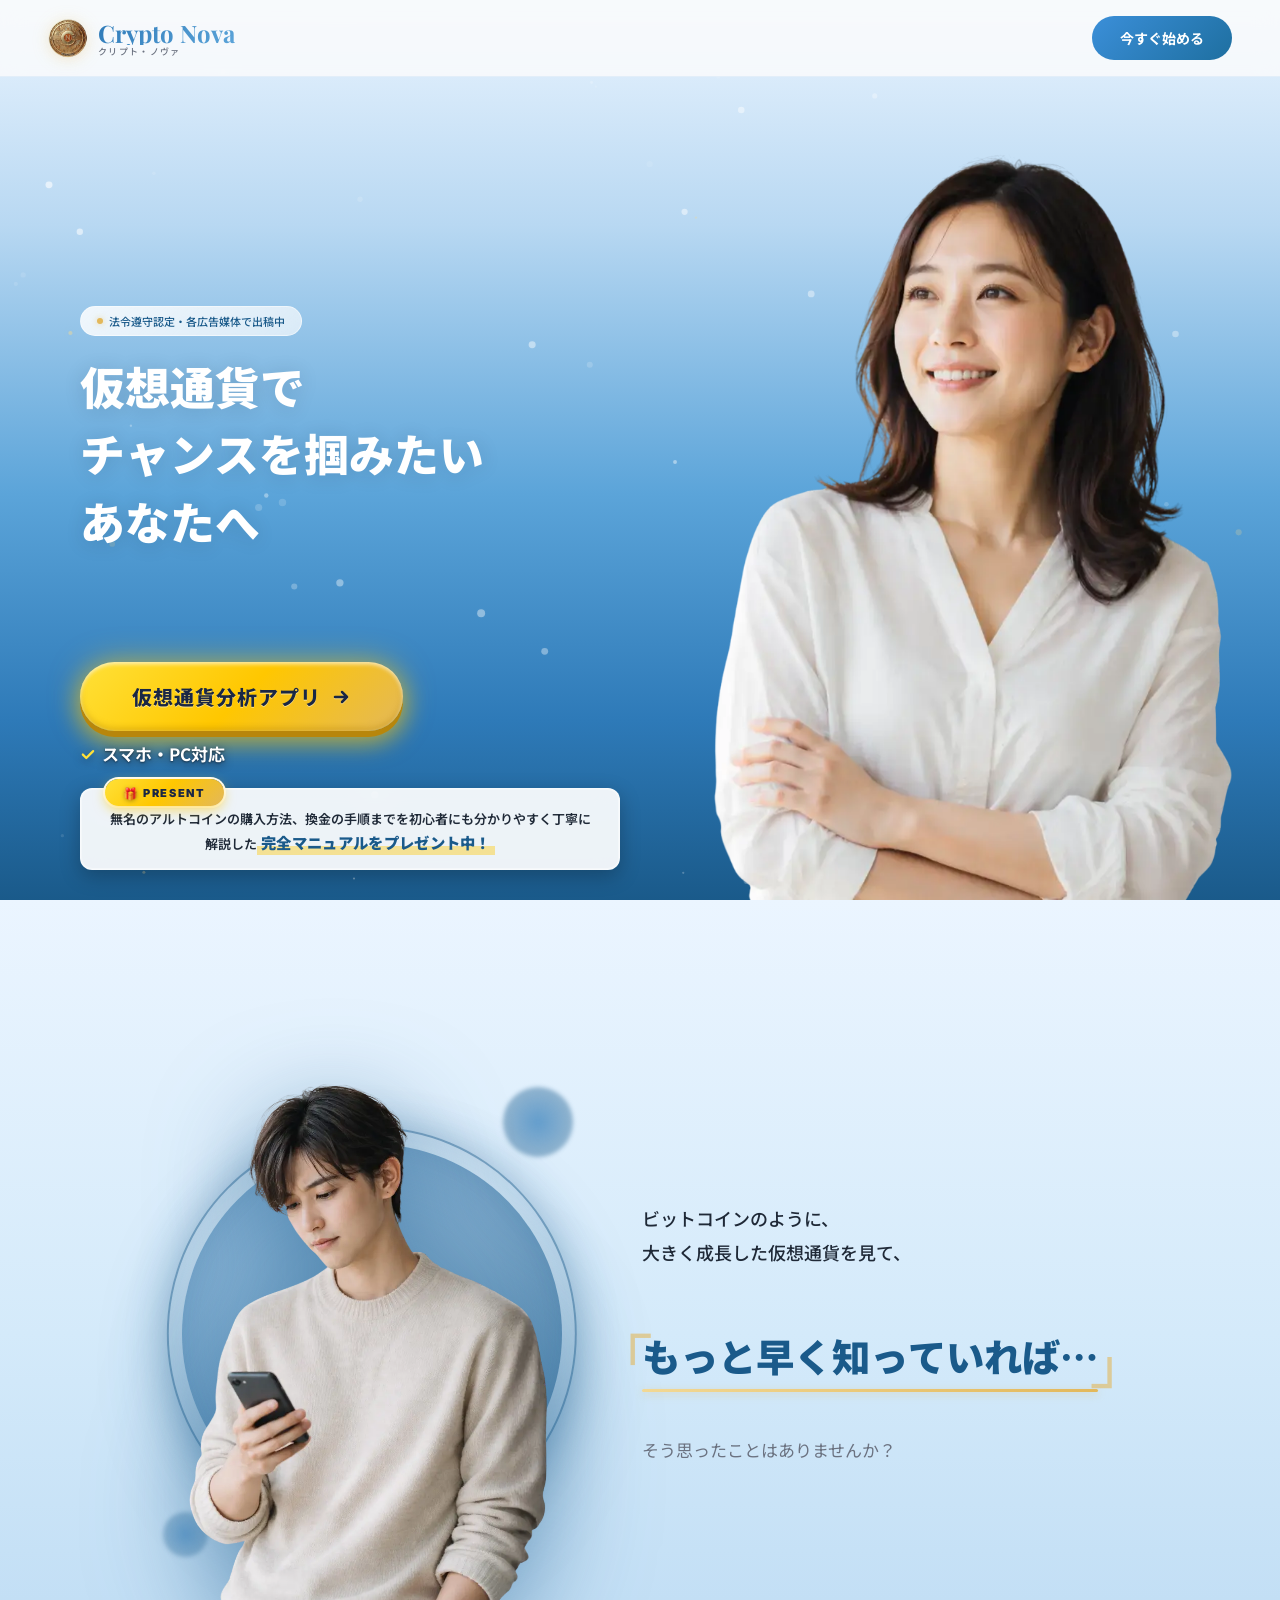
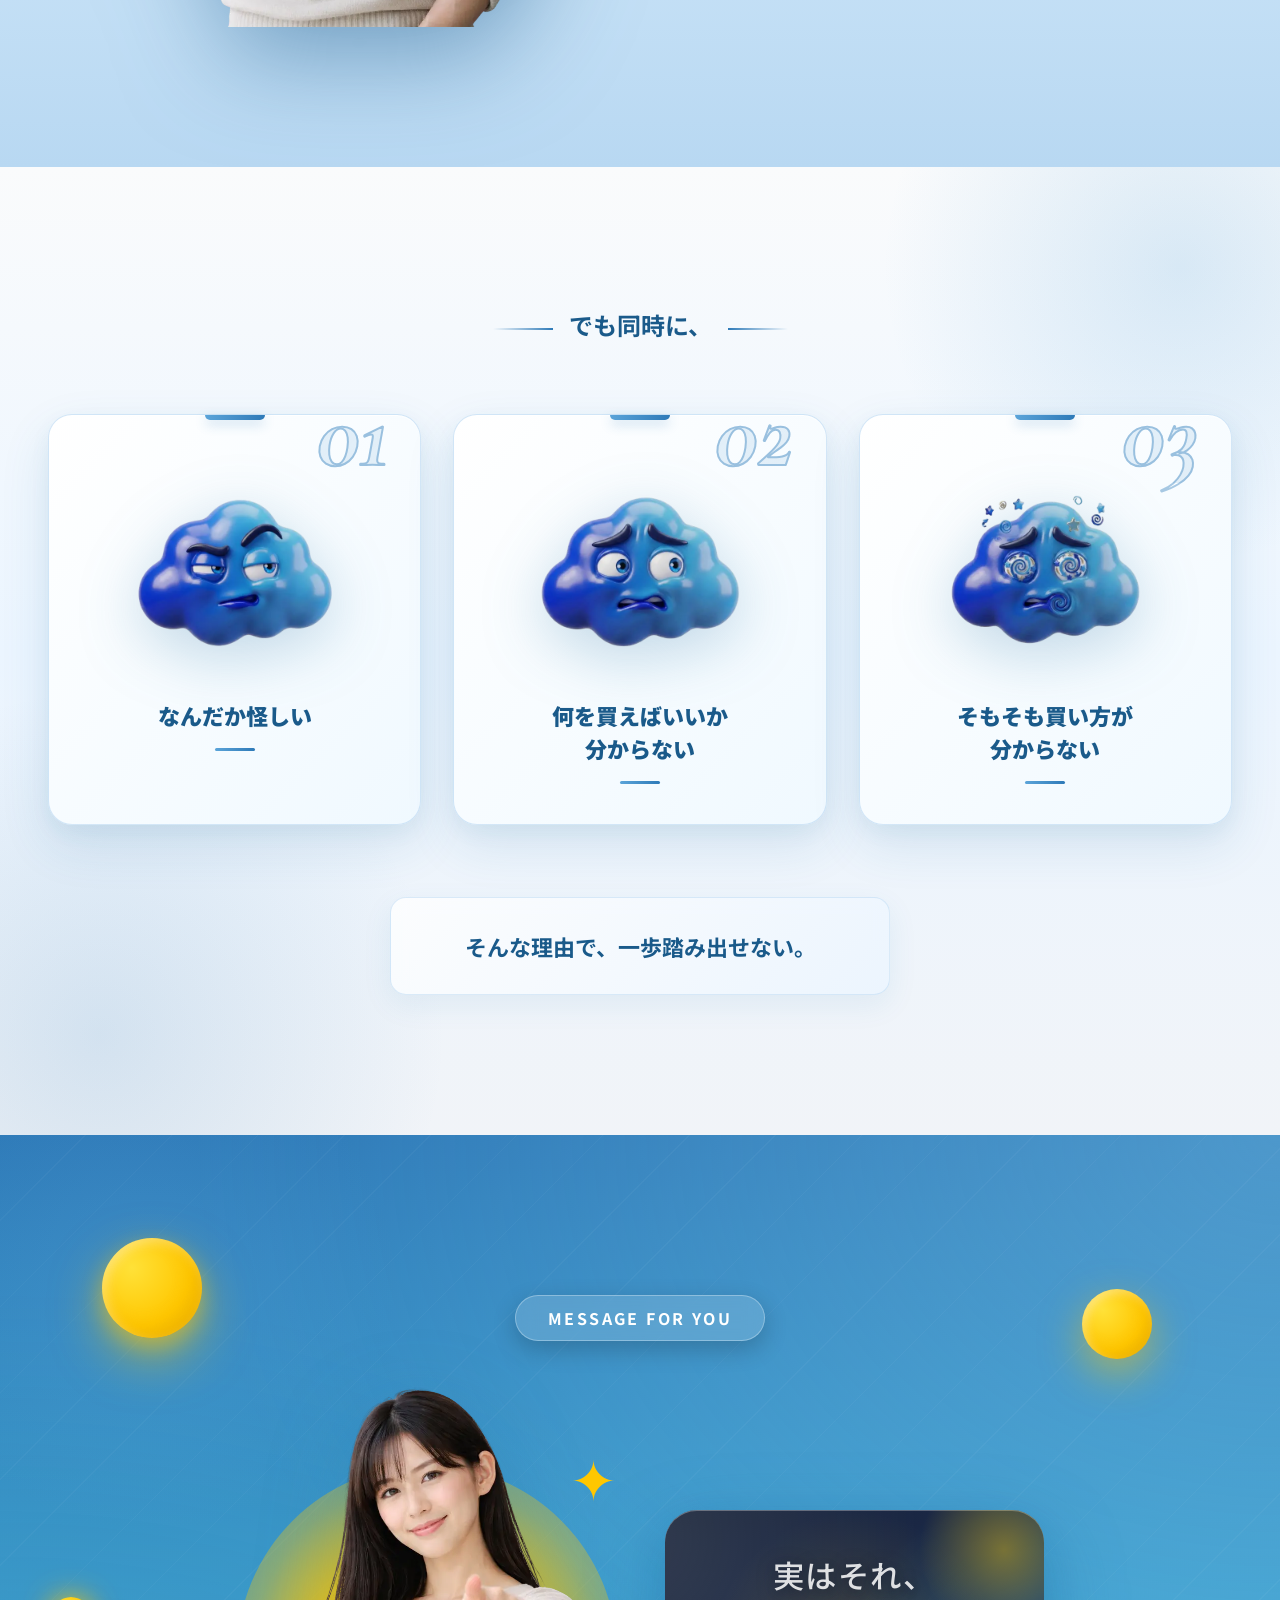
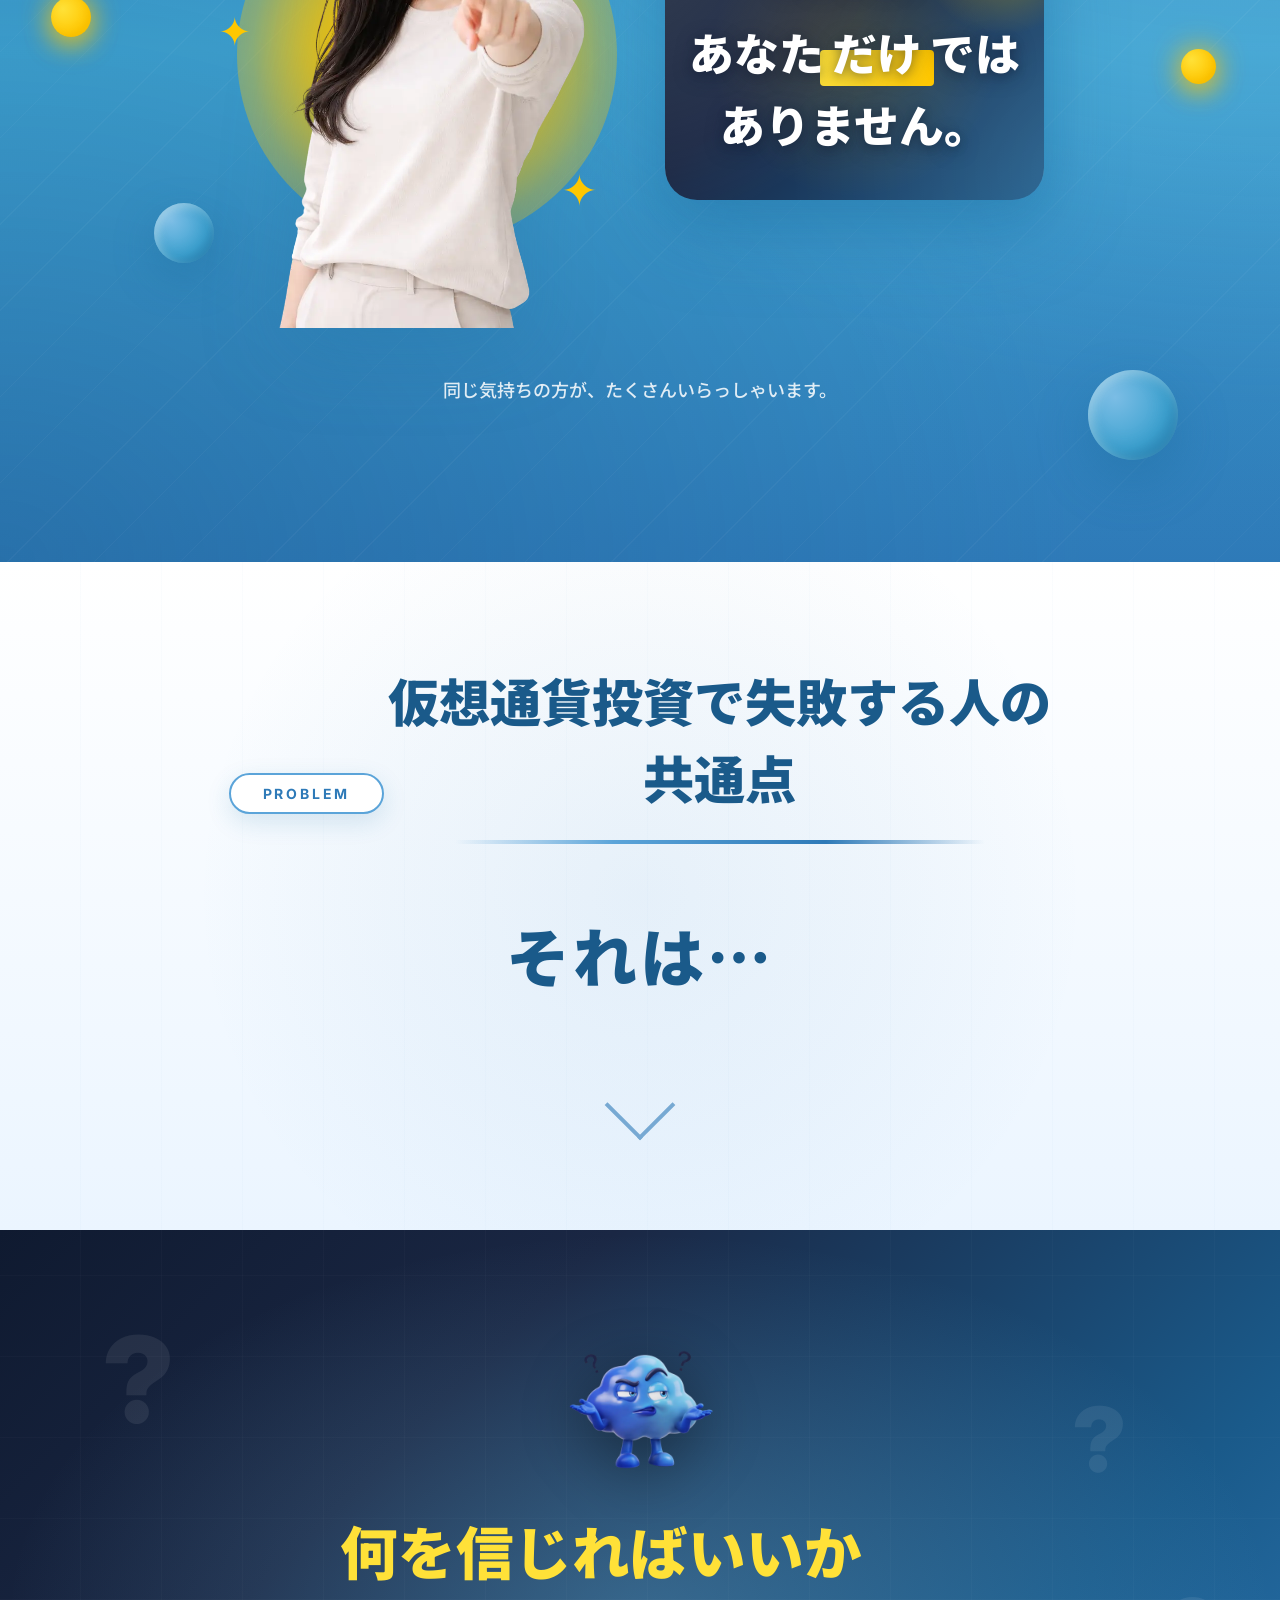
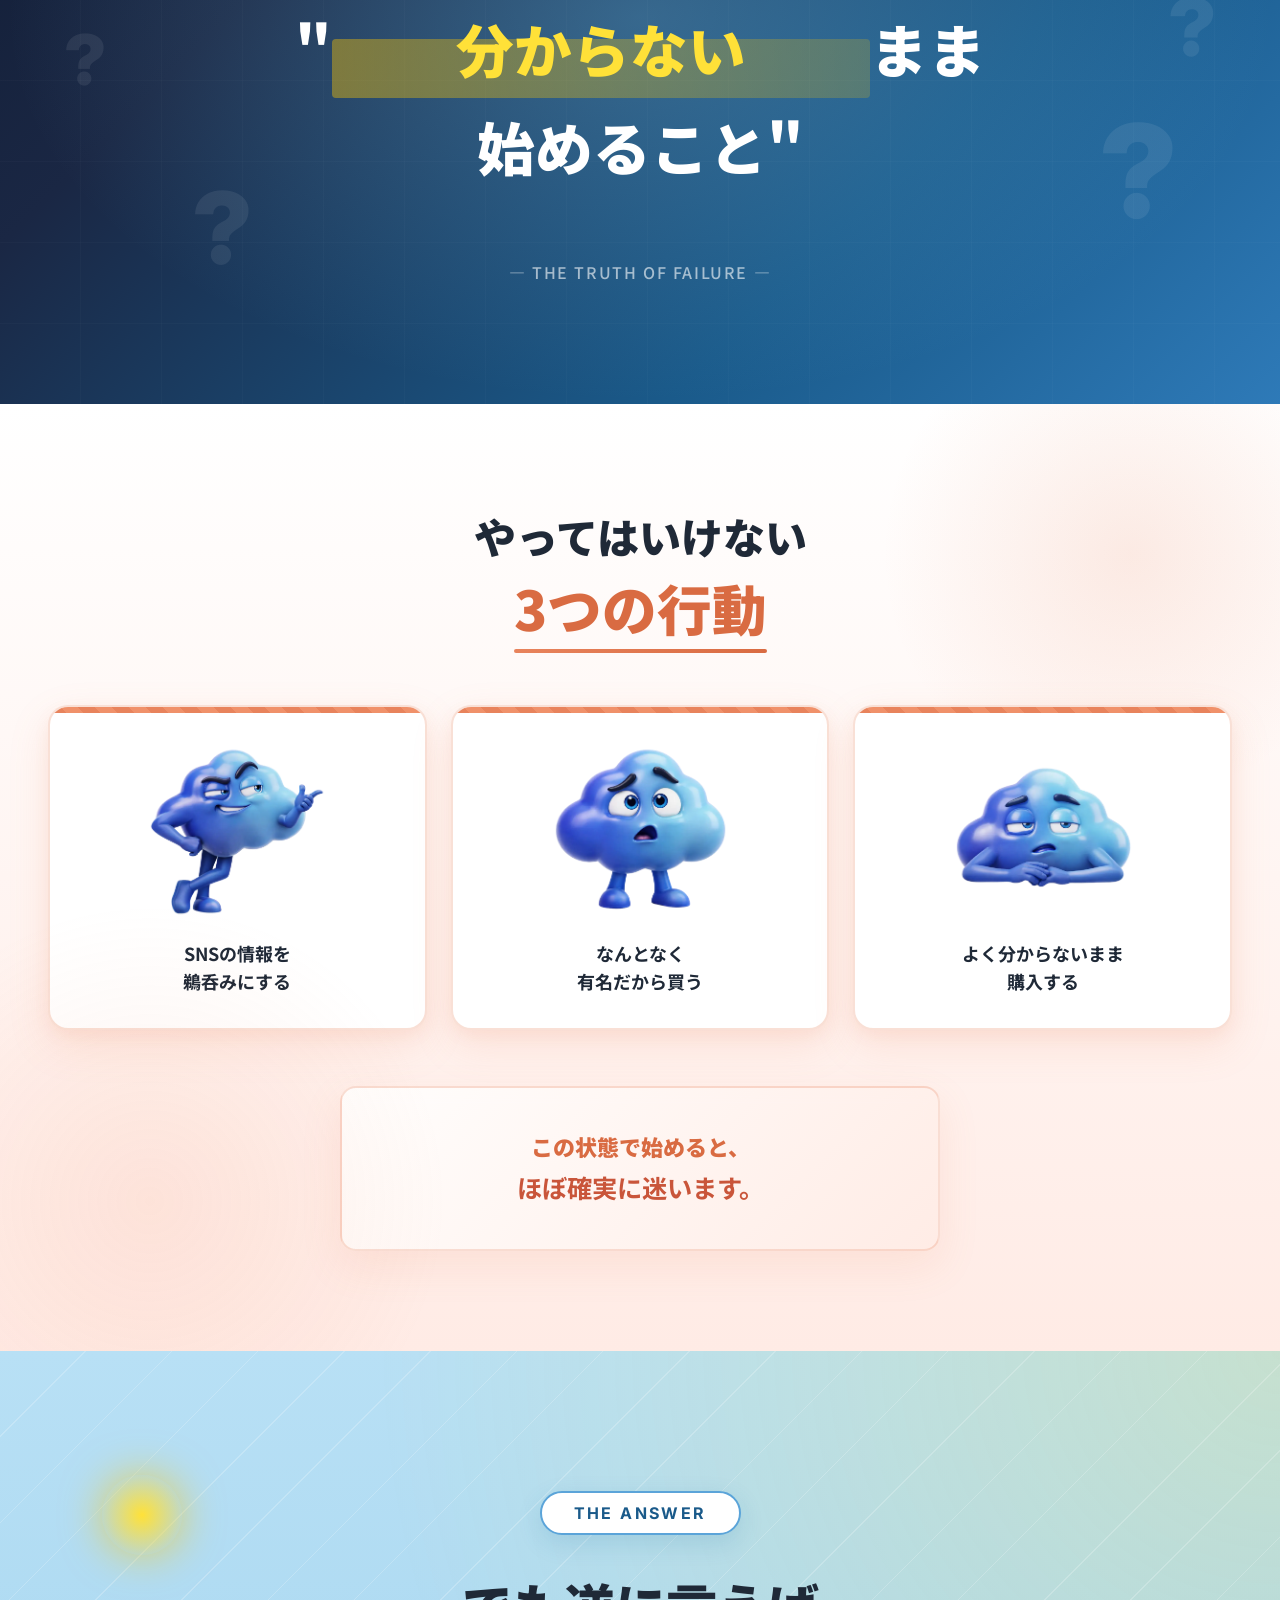
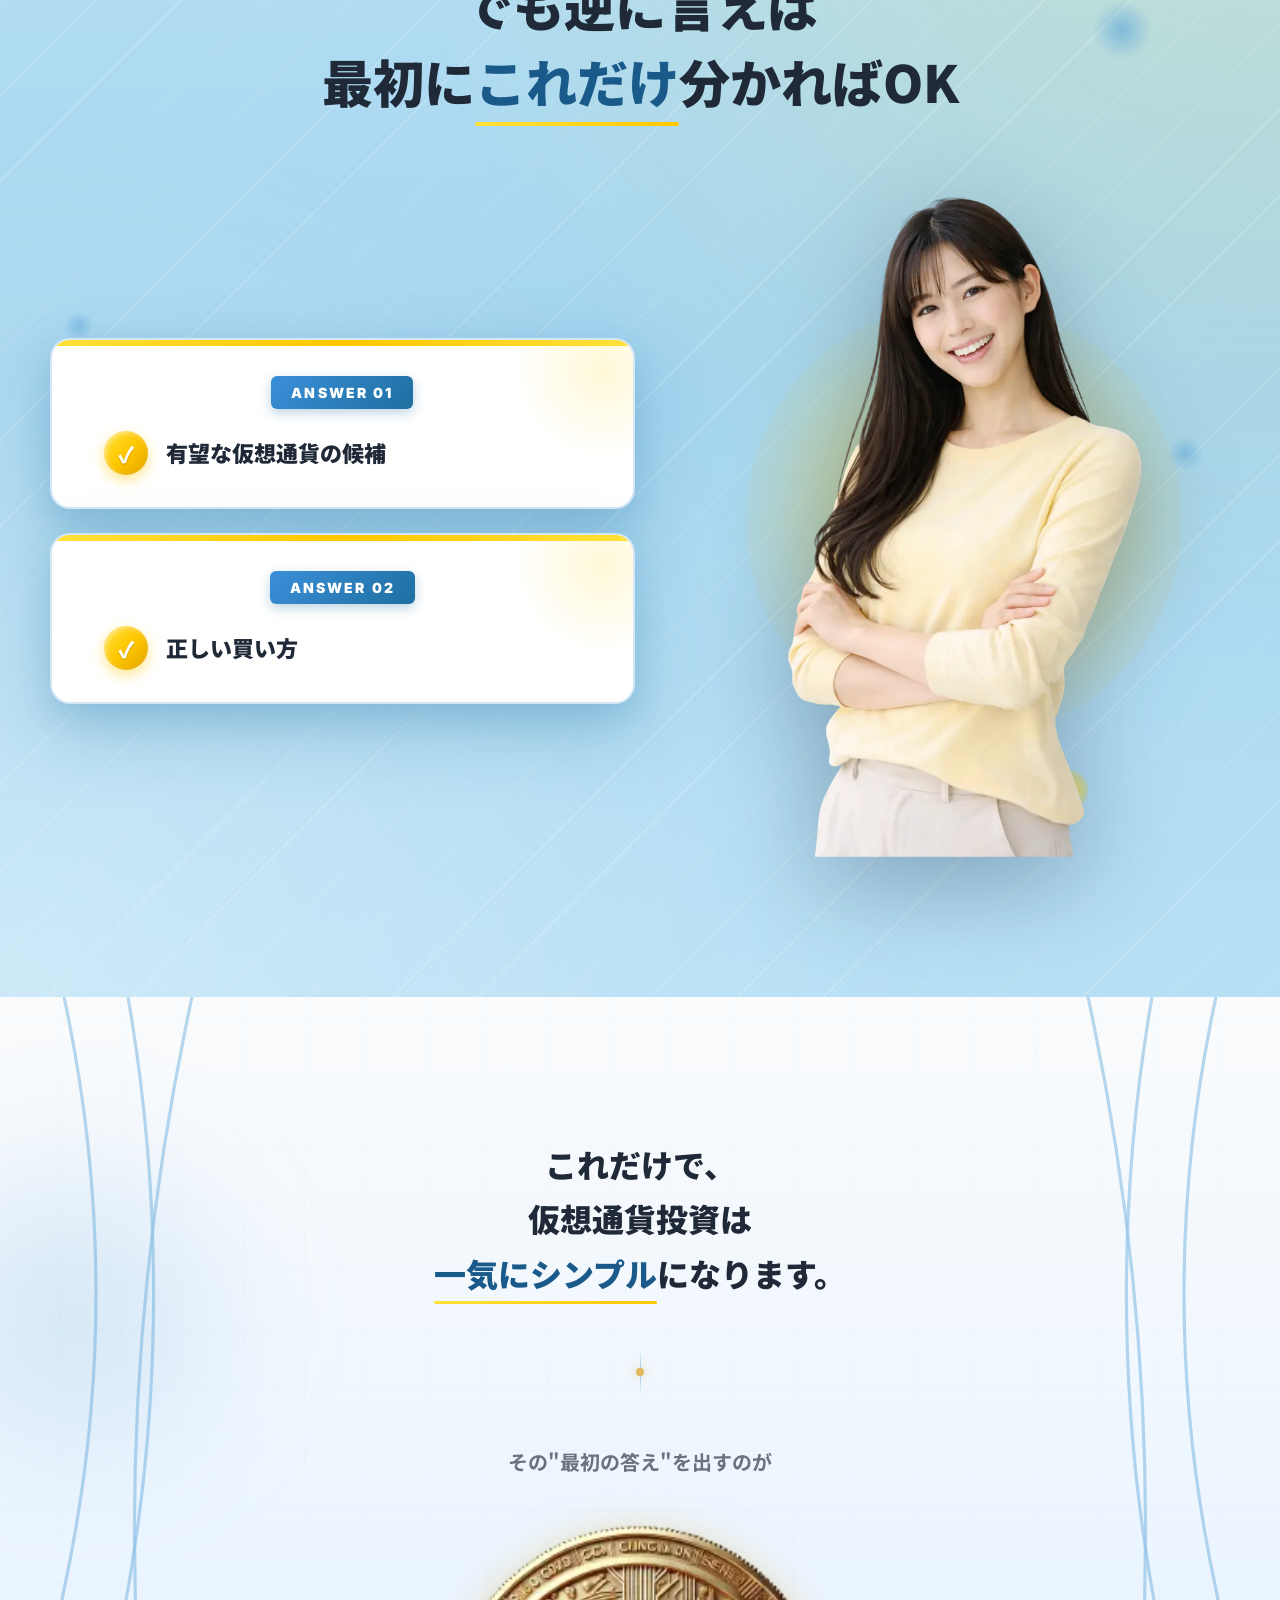
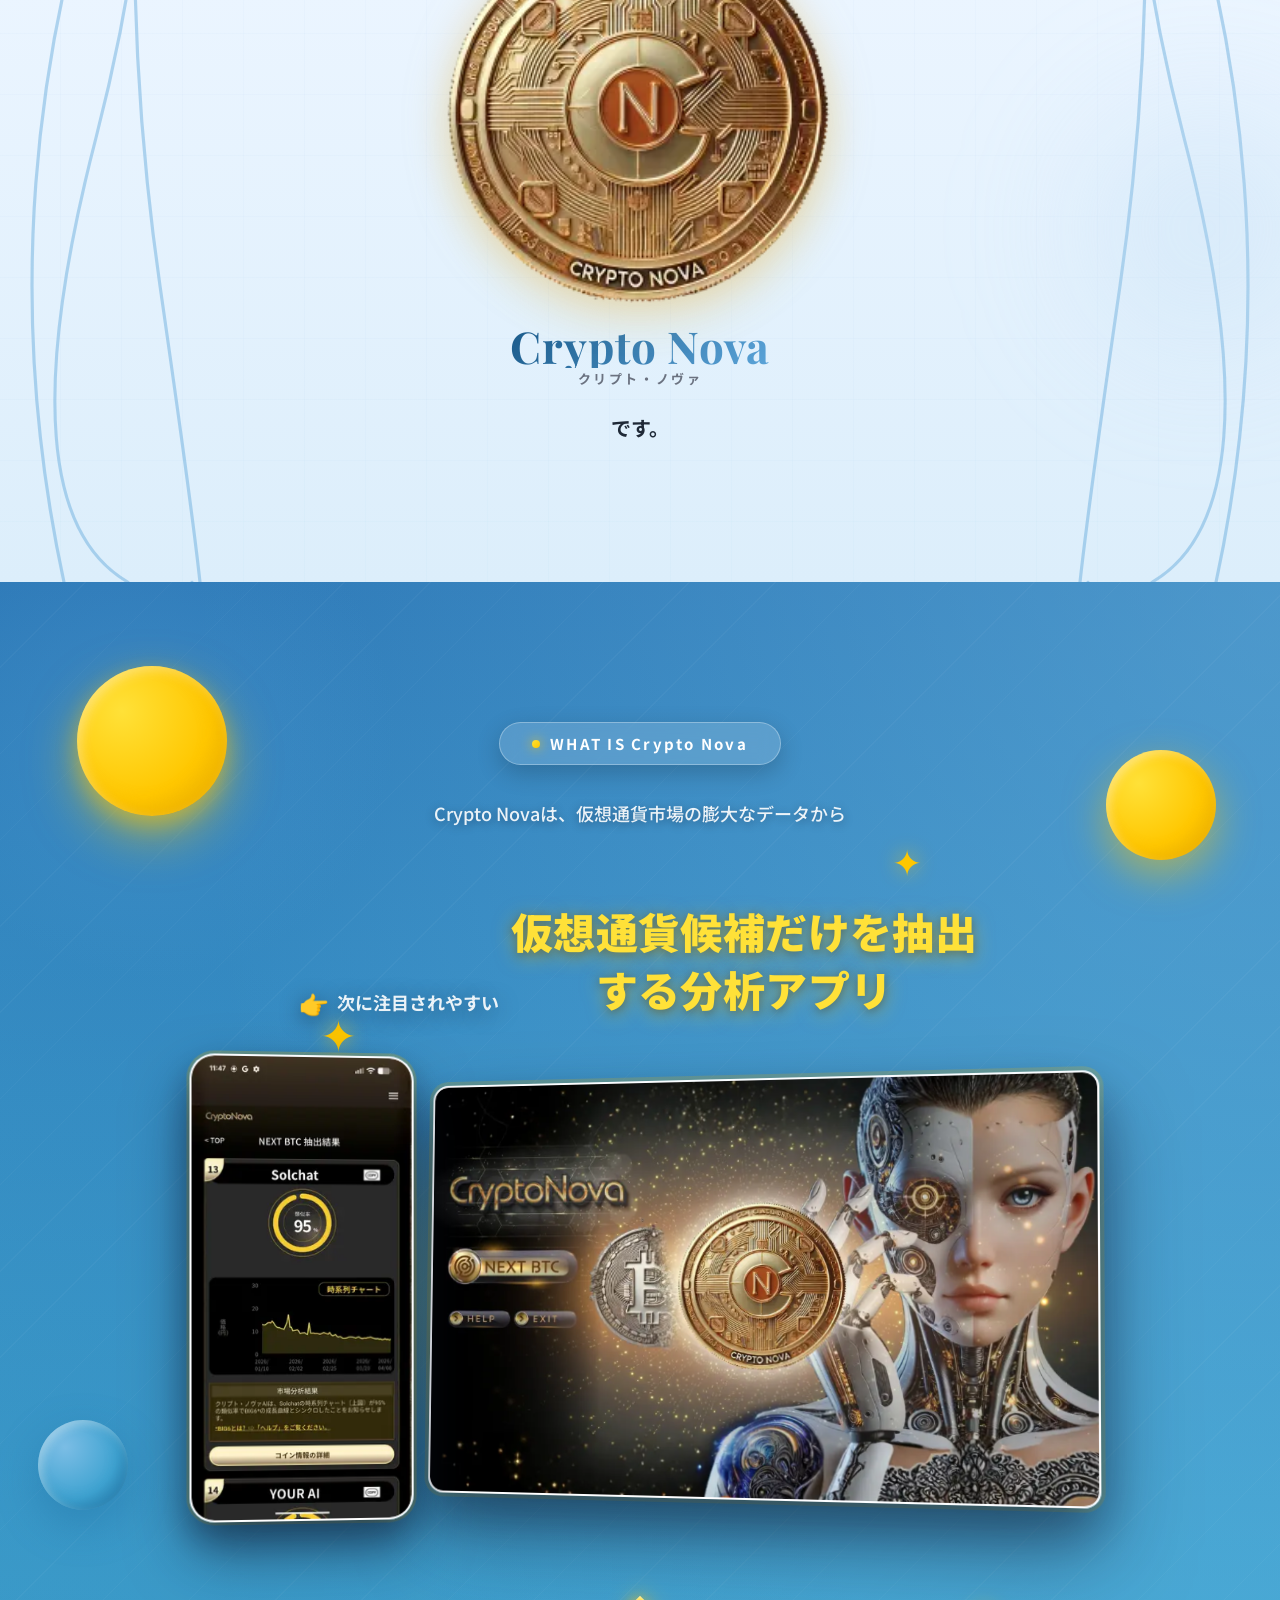
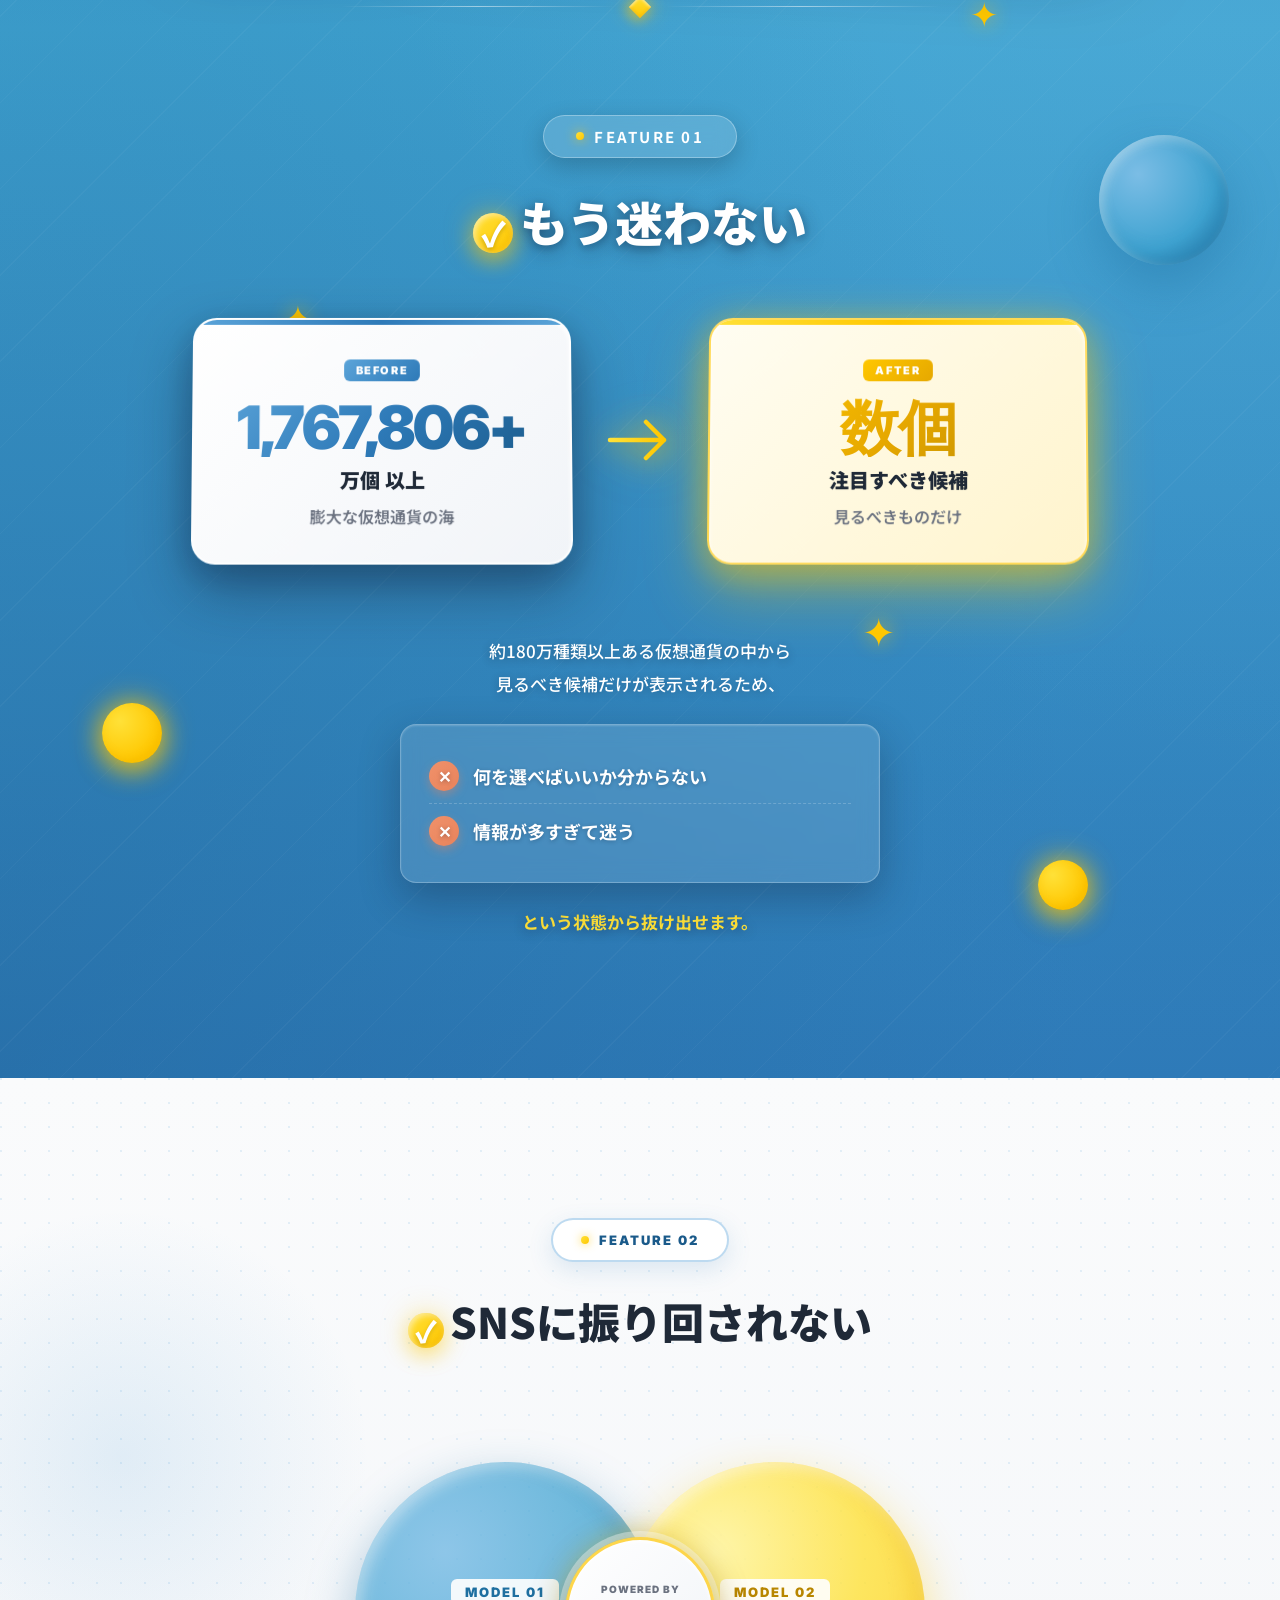
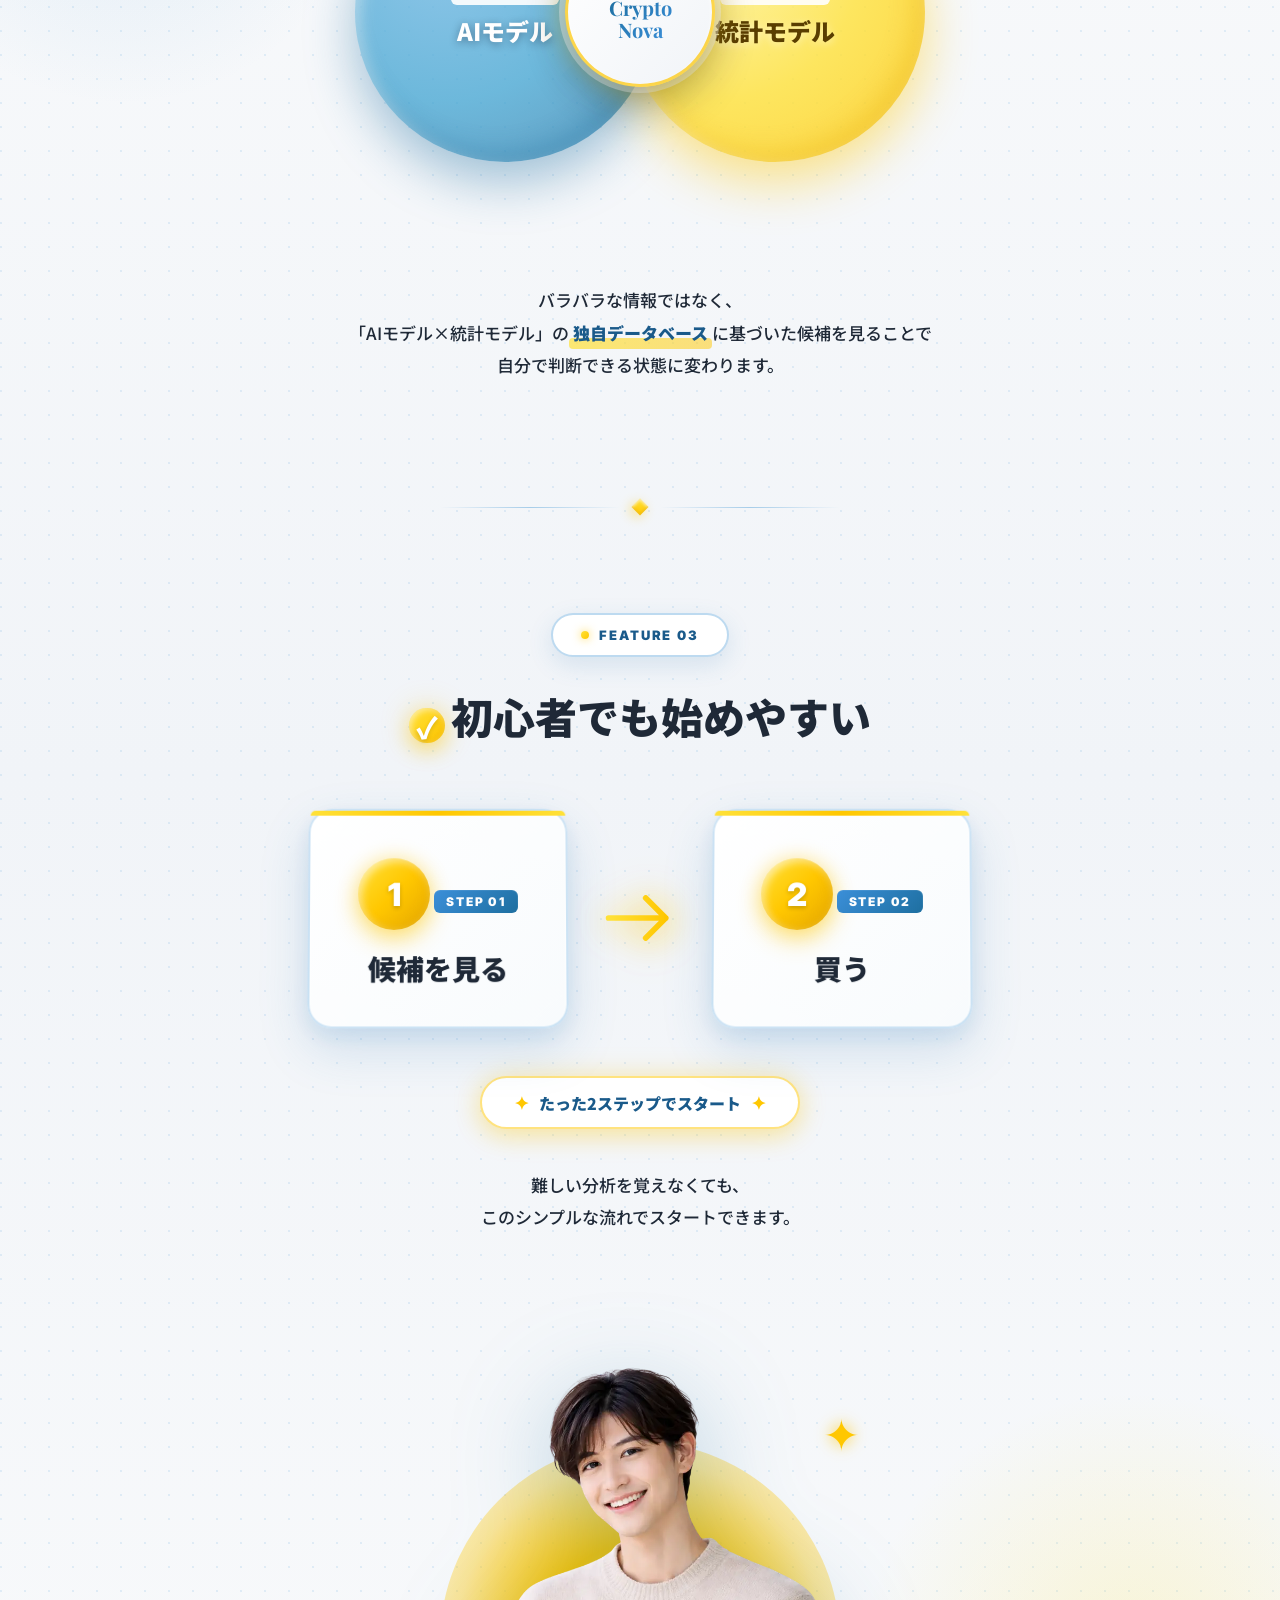
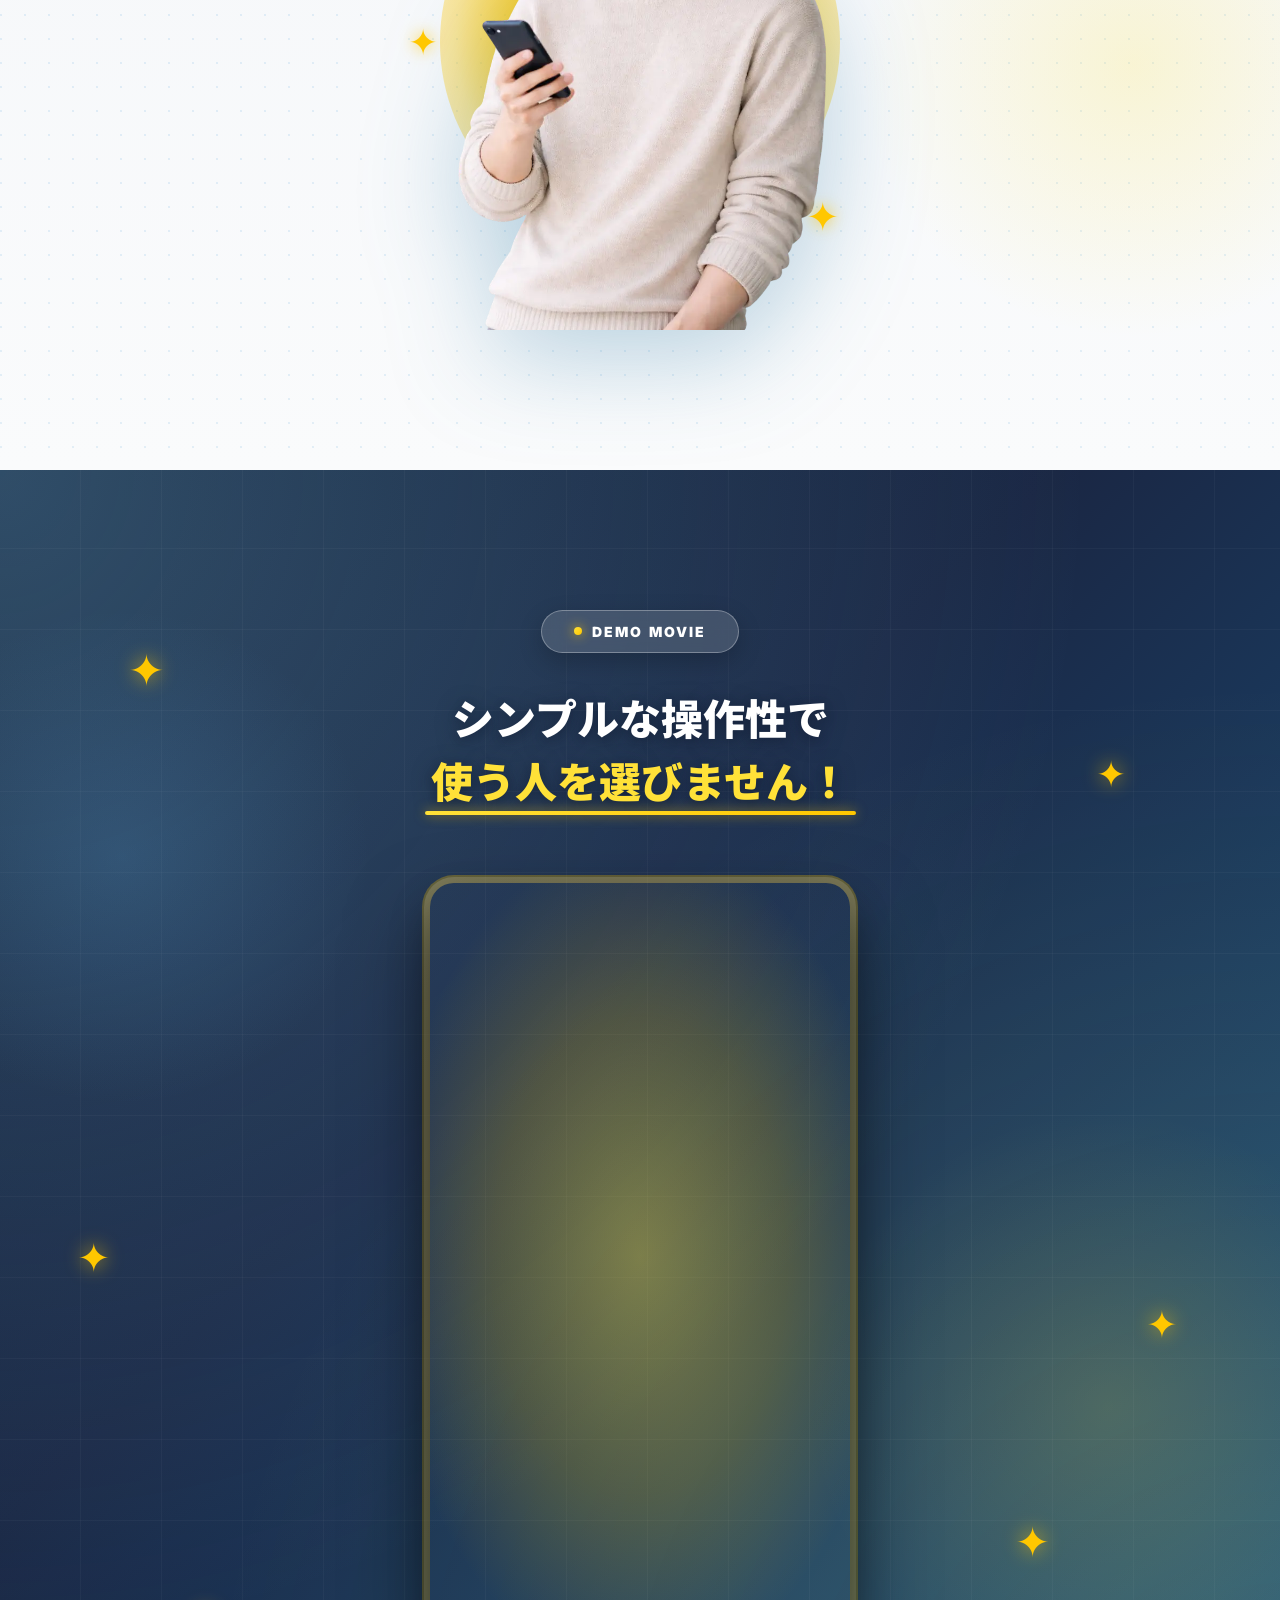
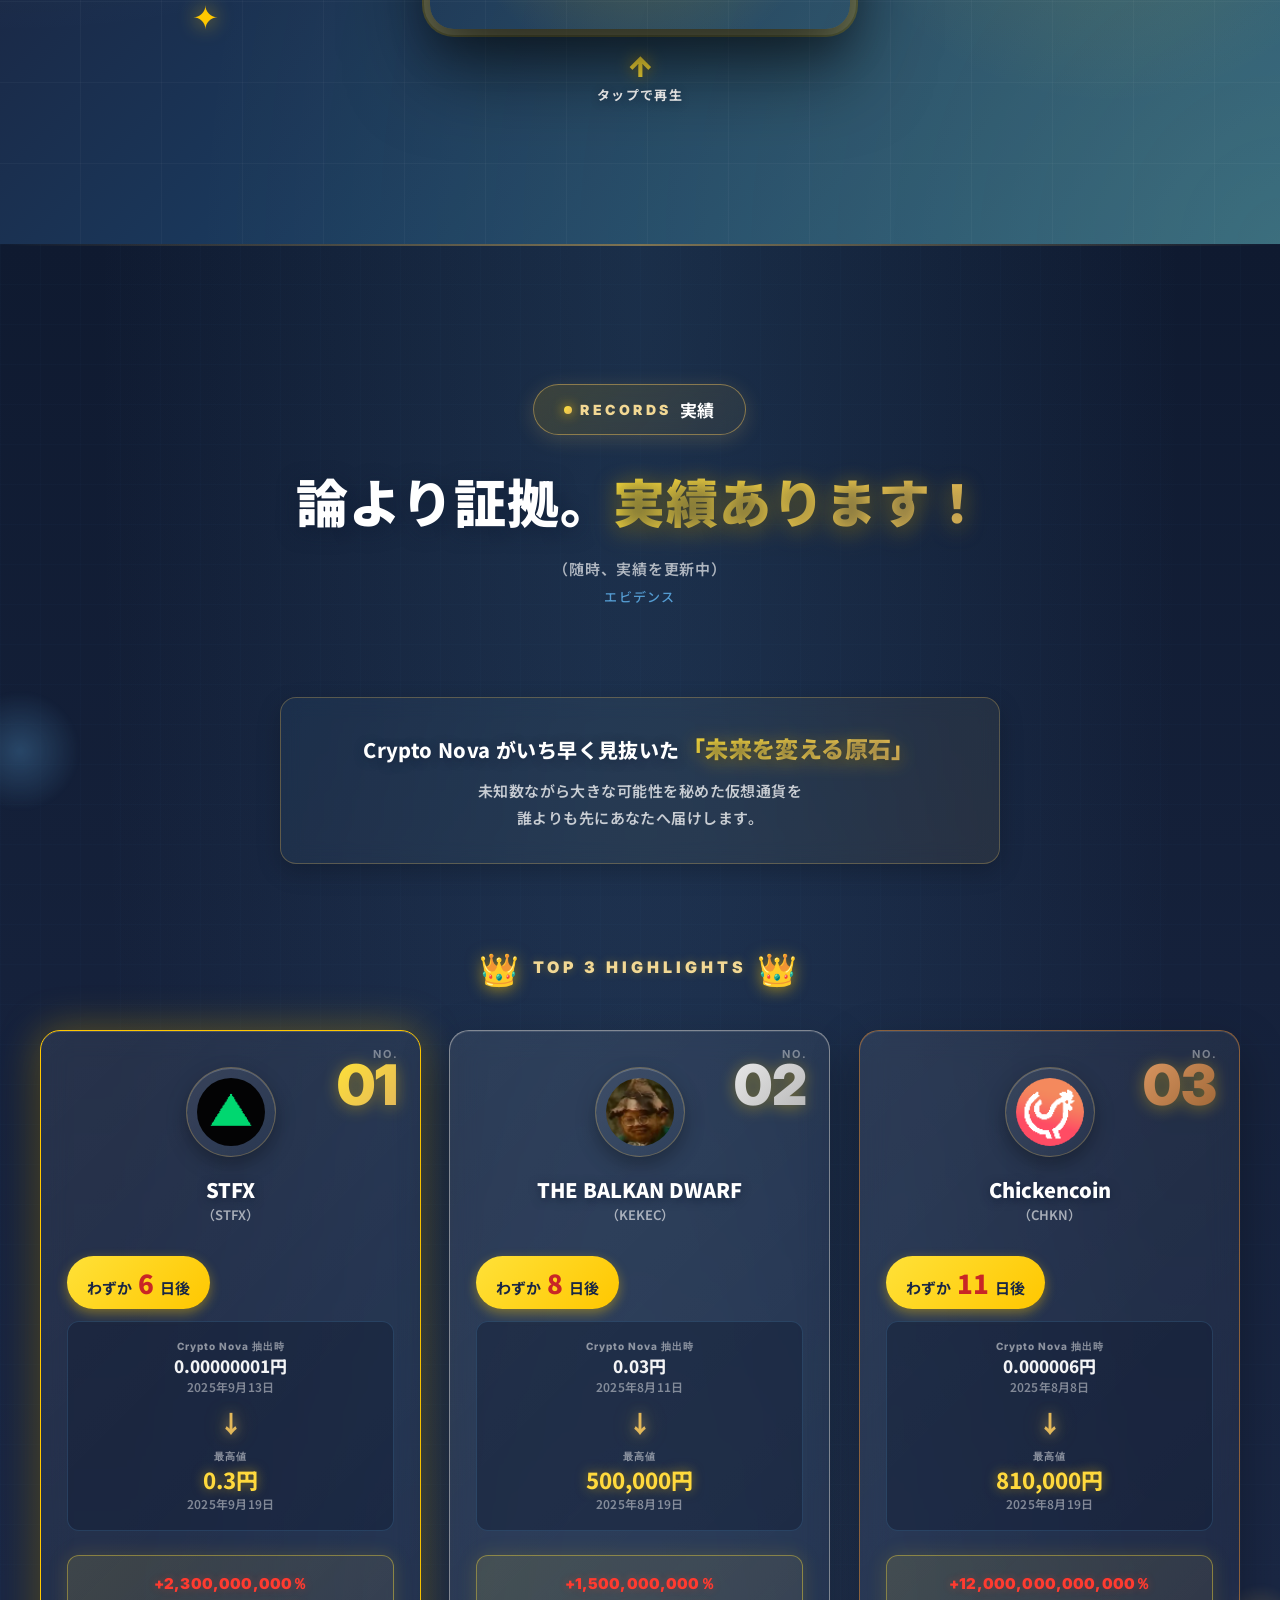
==== commit b14e836f: "修正2026-04-27" ====
--- a/index.html
+++ b/index.html
@@ -739,8 +739,8 @@
 </section>  
 
 <!-- ============================================
-     Section 17: 実績（論より証拠）
-     濃紺ベース + ワクワクする素早い動き
+     Section 17: 実績（論より証拠）- 修正版
+     クライアント様修正指示書反映
 ============================================ -->
 <section class="results" id="results">
 
@@ -773,6 +773,8 @@
         論より証拠。<br class="sp-only"><span class="results__title-accent">実績あります！</span>
       </h2>
       <p class="results__subtitle">（随時、実績を更新中）</p>
+      <!-- ★ 追加: エビデンス表記（スカイブルー） -->
+      <p class="results__evidence-label">エビデンス</p>
     </div>
 
     <!-- 冒頭メッセージ -->
@@ -796,7 +798,7 @@
 
       <div class="results__top3-grid">
 
-        <!-- 1位: TRUMP AI -->
+        <!-- No.1: STFX -->
         <div class="results__top3-card results__top3-card--first" style="--delay: 0s">
           <div class="results__top3-ripple"></div>
           <div class="results__top3-rank">
@@ -804,47 +806,92 @@
             <span class="results__top3-rank-num">01</span>
           </div>
           <div class="results__top3-coin">
-            <img src="coin_16.png" alt="TRUMP AI" class="results__top3-coin-img">
+            <img src="coin_15.png" alt="STFX" class="results__top3-coin-img">
           </div>
           <div class="results__top3-name">
-            <span class="results__top3-name-main">TRUMP AI</span>
-            <span class="results__top3-name-symbol">（TRUMP）</span>
-          </div>
+            <span class="results__top3-name-main">STFX</span>
+            <span class="results__top3-name-symbol">（STFX）</span>
+          </div>
+          <!-- 日数バッジ -->
+          <div class="results__top3-days">わずか<span class="results__top3-days-num">6</span>日後</div>
           <div class="results__top3-prices">
             <div class="results__top3-price">
-              <span class="results__top3-price-label">抽出時</span>
-              <span class="results__top3-price-value">0.3円</span>
-              <span class="results__top3-price-date">2025年10月14日</span>
+              <span class="results__top3-price-label">Crypto Nova 抽出時</span>
+              <span class="results__top3-price-value">0.00000001円</span>
+              <span class="results__top3-price-date">2025年9月13日</span>
             </div>
             <div class="results__top3-arrow">↓</div>
             <div class="results__top3-price results__top3-price--peak">
               <span class="results__top3-price-label">最高値</span>
-              <span class="results__top3-price-value">13,000,000,000円</span>
-              <span class="results__top3-price-date">2026年3月24日</span>
+              <span class="results__top3-price-value">0.3円</span>
+              <span class="results__top3-price-date">2025年9月19日</span>
             </div>
           </div>
           <div class="results__top3-growth">
-            <div class="results__top3-growth-percent">+3,500,000,000,000,000％</div>
-            <div class="results__top3-growth-multi">約 35兆倍</div>
-          </div>
-        </div>
-
-        <!-- 2位: Chickencoin -->
+            <div class="results__top3-growth-percent">+2,300,000,000％</div>
+            <div class="results__top3-growth-multi">約 2,300万倍</div>
+          </div>
+          <!-- エビデンスボタン -->
+          <button class="results__evidence-btn" data-evidence="evidence-15.png" aria-label="エビデンスを見る">
+            <span class="results__evidence-icon">+</span>
+            <span class="results__evidence-text">エビデンス（数値の根拠）を見る</span>
+          </button>
+        </div>
+
+        <!-- No.2: THE BALKAN DWARF -->
         <div class="results__top3-card results__top3-card--second" style="--delay: 0.15s">
           <div class="results__top3-rank">
             <span class="results__top3-rank-label">NO.</span>
             <span class="results__top3-rank-num">02</span>
           </div>
           <div class="results__top3-coin">
+            <img src="coin_12.png" alt="THE BALKAN DWARF" class="results__top3-coin-img">
+          </div>
+          <div class="results__top3-name">
+            <span class="results__top3-name-main">THE BALKAN DWARF</span>
+            <span class="results__top3-name-symbol">（KEKEC）</span>
+          </div>
+          <div class="results__top3-days">わずか<span class="results__top3-days-num">8</span>日後</div>
+          <div class="results__top3-prices">
+            <div class="results__top3-price">
+              <span class="results__top3-price-label">Crypto Nova 抽出時</span>
+              <span class="results__top3-price-value">0.03円</span>
+              <span class="results__top3-price-date">2025年8月11日</span>
+            </div>
+            <div class="results__top3-arrow">↓</div>
+            <div class="results__top3-price results__top3-price--peak">
+              <span class="results__top3-price-label">最高値</span>
+              <span class="results__top3-price-value">500,000円</span>
+              <span class="results__top3-price-date">2025年8月19日</span>
+            </div>
+          </div>
+          <div class="results__top3-growth">
+            <div class="results__top3-growth-percent">+1,500,000,000％</div>
+            <div class="results__top3-growth-multi">約 1,500万倍</div>
+          </div>
+          <button class="results__evidence-btn" data-evidence="evidence-12.png" aria-label="エビデンスを見る">
+            <span class="results__evidence-icon">+</span>
+            <span class="results__evidence-text">エビデンス（数値の根拠）を見る</span>
+          </button>
+        </div>
+
+        <!-- No.3: Chickencoin -->
+        <div class="results__top3-card results__top3-card--third" style="--delay: 0.3s">
+          <div class="results__top3-rank">
+            <span class="results__top3-rank-label">NO.</span>
+            <span class="results__top3-rank-num">03</span>
+          </div>
+          <div class="results__top3-coin">
             <img src="coin_11.png" alt="Chickencoin" class="results__top3-coin-img">
           </div>
           <div class="results__top3-name">
             <span class="results__top3-name-main">Chickencoin</span>
             <span class="results__top3-name-symbol">（CHKN）</span>
           </div>
+          <div class="results__top3-days">わずか<span class="results__top3-days-num">11</span>日後</div>
           <div class="results__top3-prices">
             <div class="results__top3-price">
-              <span class="results__top3-price-label">抽出時</span>
+              <span class="results__top3-price-label">Crypto Nova 抽出時</span>
               <span class="results__top3-price-value">0.000006円</span>
               <span class="results__top3-price-date">2025年8月8日</span>
             </div>
@@ -859,38 +906,10 @@
             <div class="results__top3-growth-percent">+12,000,000,000,000％</div>
             <div class="results__top3-growth-multi">約 1,200億倍</div>
           </div>
-        </div>
-
-        <!-- 3位: Trump MAGA -->
-        <div class="results__top3-card results__top3-card--third" style="--delay: 0.3s">
-          <div class="results__top3-rank">
-            <span class="results__top3-rank-label">NO.</span>
-            <span class="results__top3-rank-num">03</span>
-          </div>
-          <div class="results__top3-coin">
-            <img src="coin_05.png" alt="Trump MAGA" class="results__top3-coin-img">
-          </div>
-          <div class="results__top3-name">
-            <span class="results__top3-name-main">Trump MAGA</span>
-            <span class="results__top3-name-symbol">（MAGA）</span>
-          </div>
-          <div class="results__top3-prices">
-            <div class="results__top3-price">
-              <span class="results__top3-price-label">抽出時</span>
-              <span class="results__top3-price-value">0.02円</span>
-              <span class="results__top3-price-date">2025年5月23日</span>
-            </div>
-            <div class="results__top3-arrow">↓</div>
-            <div class="results__top3-price results__top3-price--peak">
-              <span class="results__top3-price-label">最高値</span>
-              <span class="results__top3-price-value">170,000,000円</span>
-              <span class="results__top3-price-date">2025年8月28日</span>
-            </div>
-          </div>
-          <div class="results__top3-growth">
-            <div class="results__top3-growth-percent">+610,000,000,000％</div>
-            <div class="results__top3-growth-multi">約 61億倍</div>
-          </div>
+          <button class="results__evidence-btn" data-evidence="evidence-11.png" aria-label="エビデンスを見る">
+            <span class="results__evidence-icon">+</span>
+            <span class="results__evidence-text">エビデンス（数値の根拠）を見る</span>
+          </button>
         </div>
 
       </div>
@@ -907,307 +926,427 @@
       <div class="results__divider-line"></div>
     </div>
 
-    <!-- グリッド（残り15個） -->
+    <!-- グリッド（4位〜18位、ランキング表示なし） -->
     <div class="results__grid">
 
-      <!-- 04: GameStop coin -->
+      <!-- 4: Aegis Ai -->
       <div class="results__card" style="--i: 0">
+        <div class="results__card-coin"><img src="coin_18.png" alt="Aegis Ai"></div>
+        <div class="results__card-name">
+          <span class="results__card-name-main">Aegis Ai</span>
+          <span class="results__card-name-symbol">（AEGAS）</span>
+        </div>
+        <div class="results__card-days">わずか<span class="results__card-days-num">15</span>日後</div>
+        <div class="results__card-prices">
+          <div class="results__card-price-block">
+            <span class="results__card-price-label">Crypto Nova 抽出時</span>
+            <span class="results__card-price">0.000000003円</span>
+            <span class="results__card-date">2025年11月26日</span>
+          </div>
+          <span class="results__card-arrow">↓</span>
+          <div class="results__card-price-block">
+            <span class="results__card-price-label">最高値</span>
+            <span class="results__card-price results__card-price--peak">0.1円</span>
+            <span class="results__card-date">2025年12月11日</span>
+          </div>
+        </div>
+        <div class="results__card-growth">+50,000,000,000％ 約5億倍</div>
+        <button class="results__evidence-btn results__evidence-btn--small" data-evidence="evidence-18.png" aria-label="エビデンスを見る">
+          <span class="results__evidence-icon">+</span>
+          <span class="results__evidence-text">エビデンス（数値の根拠）を見る</span>
+        </button>
+      </div>
+
+      <!-- 5: Midnight -->
+      <div class="results__card" style="--i: 1">
+        <div class="results__card-coin"><img src="coin_17.png" alt="Midnight"></div>
+        <div class="results__card-name">
+          <span class="results__card-name-main">Midnight</span>
+          <span class="results__card-name-symbol">（NIGHT）</span>
+        </div>
+        <div class="results__card-days">わずか<span class="results__card-days-num">73</span>日後</div>
+        <div class="results__card-prices">
+          <div class="results__card-price-block">
+            <span class="results__card-price-label">Crypto Nova 抽出時</span>
+            <span class="results__card-price">0.0007円</span>
+            <span class="results__card-date">2025年10月23日</span>
+          </div>
+          <span class="results__card-arrow">↓</span>
+          <div class="results__card-price-block">
+            <span class="results__card-price-label">最高値</span>
+            <span class="results__card-price results__card-price--peak">14円</span>
+            <span class="results__card-date">2026年1月4日</span>
+          </div>
+        </div>
+        <div class="results__card-growth">+2,000,000％ 約2万倍</div>
+        <button class="results__evidence-btn results__evidence-btn--small" data-evidence="evidence-17.png" aria-label="エビデンスを見る">
+          <span class="results__evidence-icon">+</span>
+          <span class="results__evidence-text">エビデンス（数値の根拠）を見る</span>
+        </button>
+      </div>
+
+      <!-- 6: MyMetaTrader -->
+      <div class="results__card" style="--i: 2">
+        <div class="results__card-coin"><img src="coin_13.png" alt="MyMetaTrader"></div>
+        <div class="results__card-name">
+          <span class="results__card-name-main">MyMetaTrader</span>
+          <span class="results__card-name-symbol">（MMT）</span>
+        </div>
+        <div class="results__card-days">わずか<span class="results__card-days-num">82</span>日後</div>
+        <div class="results__card-prices">
+          <div class="results__card-price-block">
+            <span class="results__card-price-label">Crypto Nova 抽出時</span>
+            <span class="results__card-price">0.01円</span>
+            <span class="results__card-date">2025年8月15日</span>
+          </div>
+          <span class="results__card-arrow">↓</span>
+          <div class="results__card-price-block">
+            <span class="results__card-price-label">最高値</span>
+            <span class="results__card-price results__card-price--peak">308円</span>
+            <span class="results__card-date">2025年11月5日</span>
+          </div>
+        </div>
+        <div class="results__card-growth">+1,700,000％ 約1.7万倍</div>
+        <button class="results__evidence-btn results__evidence-btn--small" data-evidence="evidence-13.png" aria-label="エビデンスを見る">
+          <span class="results__evidence-icon">+</span>
+          <span class="results__evidence-text">エビデンス（数値の根拠）を見る</span>
+        </button>
+      </div>
+
+      <!-- 7: Hermes DAO -->
+      <div class="results__card" style="--i: 3">
+        <div class="results__card-coin"><img src="coin_10.png" alt="Hermes DAO"></div>
+        <div class="results__card-name">
+          <span class="results__card-name-main">Hermes DAO</span>
+          <span class="results__card-name-symbol">（HMX）</span>
+        </div>
+        <div class="results__card-days">わずか<span class="results__card-days-num">93</span>日後</div>
+        <div class="results__card-prices">
+          <div class="results__card-price-block">
+            <span class="results__card-price-label">Crypto Nova 抽出時</span>
+            <span class="results__card-price">0.06円</span>
+            <span class="results__card-date">2025年7月21日</span>
+          </div>
+          <span class="results__card-arrow">↓</span>
+          <div class="results__card-price-block">
+            <span class="results__card-price-label">最高値</span>
+            <span class="results__card-price results__card-price--peak">38,000円</span>
+            <span class="results__card-date">2025年10月22日</span>
+          </div>
+        </div>
+        <div class="results__card-growth">+59,000,000％ 約59万倍</div>
+        <button class="results__evidence-btn results__evidence-btn--small" data-evidence="evidence-10.png" aria-label="エビデンスを見る">
+          <span class="results__evidence-icon">+</span>
+          <span class="results__evidence-text">エビデンス（数値の根拠）を見る</span>
+        </button>
+      </div>
+
+      <!-- 8: GAMA Coin -->
+      <div class="results__card" style="--i: 4">
+        <div class="results__card-coin"><img src="coin_03.png" alt="GAMA Coin"></div>
+        <div class="results__card-name">
+          <span class="results__card-name-main">GAMA Coin</span>
+          <span class="results__card-name-symbol">（GAMA）</span>
+        </div>
+        <div class="results__card-days">わずか<span class="results__card-days-num">96</span>日後</div>
+        <div class="results__card-prices">
+          <div class="results__card-price-block">
+            <span class="results__card-price-label">Crypto Nova 抽出時</span>
+            <span class="results__card-price">0.002円</span>
+            <span class="results__card-date">2025年5月5日</span>
+          </div>
+          <span class="results__card-arrow">↓</span>
+          <div class="results__card-price-block">
+            <span class="results__card-price-label">最高値</span>
+            <span class="results__card-price results__card-price--peak">128円</span>
+            <span class="results__card-date">2025年8月9日</span>
+          </div>
+        </div>
+        <div class="results__card-growth">+5,500,000％ 約5.5万倍</div>
+        <button class="results__evidence-btn results__evidence-btn--small" data-evidence="evidence-03.png" aria-label="エビデンスを見る">
+          <span class="results__evidence-icon">+</span>
+          <span class="results__evidence-text">エビデンス（数値の根拠）を見る</span>
+        </button>
+      </div>
+
+      <!-- 9: Trump MAGA -->
+      <div class="results__card" style="--i: 5">
+        <div class="results__card-coin"><img src="coin_05.png" alt="Trump MAGA"></div>
+        <div class="results__card-name">
+          <span class="results__card-name-main">Trump MAGA</span>
+          <span class="results__card-name-symbol">（MAGA）</span>
+        </div>
+        <div class="results__card-days">わずか<span class="results__card-days-num">97</span>日後</div>
+        <div class="results__card-prices">
+          <div class="results__card-price-block">
+            <span class="results__card-price-label">Crypto Nova 抽出時</span>
+            <span class="results__card-price">0.02円</span>
+            <span class="results__card-date">2025年5月23日</span>
+          </div>
+          <span class="results__card-arrow">↓</span>
+          <div class="results__card-price-block">
+            <span class="results__card-price-label">最高値</span>
+            <span class="results__card-price results__card-price--peak">170,000,000円</span>
+            <span class="results__card-date">2025年8月28日</span>
+          </div>
+        </div>
+        <div class="results__card-growth">+610,000,000,000％ 約61億倍</div>
+        <button class="results__evidence-btn results__evidence-btn--small" data-evidence="evidence-05.png" aria-label="エビデンスを見る">
+          <span class="results__evidence-icon">+</span>
+          <span class="results__evidence-text">エビデンス（数値の根拠）を見る</span>
+        </button>
+      </div>
+
+      <!-- 10: GM Wagmi -->
+      <div class="results__card" style="--i: 6">
+        <div class="results__card-coin"><img src="coin_01.png" alt="GM Wagmi"></div>
+        <div class="results__card-name">
+          <span class="results__card-name-main">GM Wagmi</span>
+          <span class="results__card-name-symbol">（GM）</span>
+        </div>
+        <div class="results__card-days"><span class="results__card-days-num">120</span>日後</div>
+        <div class="results__card-prices">
+          <div class="results__card-price-block">
+            <span class="results__card-price-label">Crypto Nova 抽出時</span>
+            <span class="results__card-price">0.00008円</span>
+            <span class="results__card-date">2025年4月26日</span>
+          </div>
+          <span class="results__card-arrow">↓</span>
+          <div class="results__card-price-block">
+            <span class="results__card-price-label">最高値</span>
+            <span class="results__card-price results__card-price--peak">0.19円</span>
+            <span class="results__card-date">2025年8月24日</span>
+          </div>
+        </div>
+        <div class="results__card-growth">+230,000％ 約2,300倍</div>
+        <button class="results__evidence-btn results__evidence-btn--small" data-evidence="evidence-01.png" aria-label="エビデンスを見る">
+          <span class="results__evidence-icon">+</span>
+          <span class="results__evidence-text">エビデンス（数値の根拠）を見る</span>
+        </button>
+      </div>
+
+      <!-- 11: TRUMP AI -->
+      <div class="results__card" style="--i: 7">
+        <div class="results__card-coin"><img src="coin_16.png" alt="TRUMP AI"></div>
+        <div class="results__card-name">
+          <span class="results__card-name-main">TRUMP AI</span>
+          <span class="results__card-name-symbol">（TRUMP）</span>
+        </div>
+        <div class="results__card-days"><span class="results__card-days-num">161</span>日後</div>
+        <div class="results__card-prices">
+          <div class="results__card-price-block">
+            <span class="results__card-price-label">Crypto Nova 抽出時</span>
+            <span class="results__card-price">0.3円</span>
+            <span class="results__card-date">2025年10月14日</span>
+          </div>
+          <span class="results__card-arrow">↓</span>
+          <div class="results__card-price-block">
+            <span class="results__card-price-label">最高値</span>
+            <span class="results__card-price results__card-price--peak">13,000,000,000円</span>
+            <span class="results__card-date">2026年3月24日</span>
+          </div>
+        </div>
+        <div class="results__card-growth">+3,500,000,000,000,000％ 約35兆倍</div>
+        <button class="results__evidence-btn results__evidence-btn--small" data-evidence="evidence-16.png" aria-label="エビデンスを見る">
+          <span class="results__evidence-icon">+</span>
+          <span class="results__evidence-text">エビデンス（数値の根拠）を見る</span>
+        </button>
+      </div>
+
+      <!-- 12: Elon Trump -->
+      <div class="results__card" style="--i: 8">
+        <div class="results__card-coin"><img src="coin_04.png" alt="Elon Trump"></div>
+        <div class="results__card-name">
+          <span class="results__card-name-main">Elon Trump</span>
+          <span class="results__card-name-symbol">（ET）</span>
+        </div>
+        <div class="results__card-days"><span class="results__card-days-num">187</span>日後</div>
+        <div class="results__card-prices">
+          <div class="results__card-price-block">
+            <span class="results__card-price-label">Crypto Nova 抽出時</span>
+            <span class="results__card-price">0.000004円</span>
+            <span class="results__card-date">2025年5月12日</span>
+          </div>
+          <span class="results__card-arrow">↓</span>
+          <div class="results__card-price-block">
+            <span class="results__card-price-label">最高値</span>
+            <span class="results__card-price results__card-price--peak">0.98円</span>
+            <span class="results__card-date">2025年11月15日</span>
+          </div>
+        </div>
+        <div class="results__card-growth">+24,500,000％ 約24.5万倍</div>
+        <button class="results__evidence-btn results__evidence-btn--small" data-evidence="evidence-04.png" aria-label="エビデンスを見る">
+          <span class="results__evidence-icon">+</span>
+          <span class="results__evidence-text">エビデンス（数値の根拠）を見る</span>
+        </button>
+      </div>
+
+      <!-- 13: aRIA Currency -->
+      <div class="results__card" style="--i: 9">
+        <div class="results__card-coin"><img src="coin_14.png" alt="aRIA Currency"></div>
+        <div class="results__card-name">
+          <span class="results__card-name-main">aRIA Currency</span>
+          <span class="results__card-name-symbol">（RIA）</span>
+        </div>
+        <div class="results__card-days"><span class="results__card-days-num">221</span>日後</div>
+        <div class="results__card-prices">
+          <div class="results__card-price-block">
+            <span class="results__card-price-label">Crypto Nova 抽出時</span>
+            <span class="results__card-price">0.00003円</span>
+            <span class="results__card-date">2025年8月19日</span>
+          </div>
+          <span class="results__card-arrow">↓</span>
+          <div class="results__card-price-block">
+            <span class="results__card-price-label">最高値</span>
+            <span class="results__card-price results__card-price--peak">4円</span>
+            <span class="results__card-date">2026年3月28日</span>
+          </div>
+        </div>
+        <div class="results__card-growth">+11,000,000％ 約11万倍</div>
+        <button class="results__evidence-btn results__evidence-btn--small" data-evidence="evidence-14.png" aria-label="エビデンスを見る">
+          <span class="results__evidence-icon">+</span>
+          <span class="results__evidence-text">エビデンス（数値の根拠）を見る</span>
+        </button>
+      </div>
+
+      <!-- 14: Matr1x -->
+      <div class="results__card" style="--i: 10">
+        <div class="results__card-coin"><img src="coin_08.png" alt="Matr1x"></div>
+        <div class="results__card-name">
+          <span class="results__card-name-main">Matr1x</span>
+          <span class="results__card-name-symbol">（MAX）</span>
+        </div>
+        <div class="results__card-days"><span class="results__card-days-num">239</span>日後</div>
+        <div class="results__card-prices">
+          <div class="results__card-price-block">
+            <span class="results__card-price-label">Crypto Nova 抽出時</span>
+            <span class="results__card-price">6.3円</span>
+            <span class="results__card-date">2025年6月12日</span>
+          </div>
+          <span class="results__card-arrow">↓</span>
+          <div class="results__card-price-block">
+            <span class="results__card-price-label">最高値</span>
+            <span class="results__card-price results__card-price--peak">86,000円</span>
+            <span class="results__card-date">2026年2月6日</span>
+          </div>
+        </div>
+        <div class="results__card-growth">+1,300,000％ 約1.3万倍</div>
+        <button class="results__evidence-btn results__evidence-btn--small" data-evidence="evidence-08.png" aria-label="エビデンスを見る">
+          <span class="results__evidence-icon">+</span>
+          <span class="results__evidence-text">エビデンス（数値の根拠）を見る</span>
+        </button>
+      </div>
+
+      <!-- 15: HARRIS DOGS -->
+      <div class="results__card" style="--i: 11">
+        <div class="results__card-coin"><img src="coin_06.png" alt="HARRIS DOGS"></div>
+        <div class="results__card-name">
+          <span class="results__card-name-main">HARRIS DOGS</span>
+          <span class="results__card-name-symbol">（DOGS）</span>
+        </div>
+        <div class="results__card-days"><span class="results__card-days-num">274</span>日後</div>
+        <div class="results__card-prices">
+          <div class="results__card-price-block">
+            <span class="results__card-price-label">Crypto Nova 抽出時</span>
+            <span class="results__card-price">0.002円</span>
+            <span class="results__card-date">2025年5月30日</span>
+          </div>
+          <span class="results__card-arrow">↓</span>
+          <div class="results__card-price-block">
+            <span class="results__card-price-label">最高値</span>
+            <span class="results__card-price results__card-price--peak">143円</span>
+            <span class="results__card-date">2026年2月28日</span>
+          </div>
+        </div>
+        <div class="results__card-growth">+7,000,000％ 約7万倍</div>
+        <button class="results__evidence-btn results__evidence-btn--small" data-evidence="evidence-06.png" aria-label="エビデンスを見る">
+          <span class="results__evidence-icon">+</span>
+          <span class="results__evidence-text">エビデンス（数値の根拠）を見る</span>
+        </button>
+      </div>
+
+      <!-- 16: ETNA Network -->
+      <div class="results__card" style="--i: 12">
+        <div class="results__card-coin"><img src="coin_09.png" alt="ETNA Network"></div>
+        <div class="results__card-name">
+          <span class="results__card-name-main">ETNA Network</span>
+          <span class="results__card-name-symbol">（ETNA）</span>
+        </div>
+        <div class="results__card-days"><span class="results__card-days-num">277</span>日後</div>
+        <div class="results__card-prices">
+          <div class="results__card-price-block">
+            <span class="results__card-price-label">Crypto Nova 抽出時</span>
+            <span class="results__card-price">0.004円</span>
+            <span class="results__card-date">2025年6月13日</span>
+          </div>
+          <span class="results__card-arrow">↓</span>
+          <div class="results__card-price-block">
+            <span class="results__card-price-label">最高値</span>
+            <span class="results__card-price results__card-price--peak">26,000円</span>
+            <span class="results__card-date">2026年3月17日</span>
+          </div>
+        </div>
+        <div class="results__card-growth">+560,000,000％ 約560万倍</div>
+        <button class="results__evidence-btn results__evidence-btn--small" data-evidence="evidence-09.png" aria-label="エビデンスを見る">
+          <span class="results__evidence-icon">+</span>
+          <span class="results__evidence-text">エビデンス（数値の根拠）を見る</span>
+        </button>
+      </div>
+
+      <!-- 17: GameStop coin -->
+      <div class="results__card" style="--i: 13">
         <div class="results__card-coin"><img src="coin_07.png" alt="GameStop coin"></div>
         <div class="results__card-name">
           <span class="results__card-name-main">GameStop coin</span>
           <span class="results__card-name-symbol">（GME）</span>
         </div>
+        <div class="results__card-days"><span class="results__card-days-num">291</span>日後</div>
         <div class="results__card-prices">
-          <span class="results__card-price">0.0004円</span>
-          <span class="results__card-arrow">→</span>
-          <span class="results__card-price results__card-price--peak">15,000,000,000,000円</span>
-        </div>
-        <div class="results__card-dates">
-          <span class="results__card-date">2025年6月2日</span>
-          <span class="results__card-date-arrow">→</span>
-          <span class="results__card-date">2026年3月20日</span>
+          <div class="results__card-price-block">
+            <span class="results__card-price-label">Crypto Nova 抽出時</span>
+            <span class="results__card-price">0.0004円</span>
+            <span class="results__card-date">2025年6月2日</span>
+          </div>
+          <span class="results__card-arrow">↓</span>
+          <div class="results__card-price-block">
+            <span class="results__card-price-label">最高値</span>
+            <span class="results__card-price results__card-price--peak">15,000,000,000,000円</span>
+            <span class="results__card-date">2026年3月20日</span>
+          </div>
         </div>
         <div class="results__card-growth">+3,200,000,000,000,000％ 約3.2兆倍</div>
-      </div>
-
-      <!-- 05: ETNA Network -->
-      <div class="results__card" style="--i: 1">
-        <div class="results__card-coin"><img src="coin_09.png" alt="ETNA Network"></div>
+        <button class="results__evidence-btn results__evidence-btn--small" data-evidence="evidence-07.png" aria-label="エビデンスを見る">
+          <span class="results__evidence-icon">+</span>
+          <span class="results__evidence-text">エビデンス（数値の根拠）を見る</span>
+        </button>
+      </div>
+
+      <!-- 18: President Donald J. Trump -->
+      <div class="results__card" style="--i: 14">
+        <div class="results__card-coin"><img src="coin_02.png" alt="President Donald J. Trump"></div>
         <div class="results__card-name">
-          <span class="results__card-name-main">ETNA Network</span>
-          <span class="results__card-name-symbol">（ETNA）</span>
-        </div>
+          <span class="results__card-name-main">President Donald J. Trump</span>
+          <span class="results__card-name-symbol">（PDJT）</span>
+        </div>
+        <div class="results__card-days"><span class="results__card-days-num">357</span>日後</div>
         <div class="results__card-prices">
-          <span class="results__card-price">0.004円</span>
-          <span class="results__card-arrow">→</span>
-          <span class="results__card-price results__card-price--peak">26,000円</span>
-        </div>
-        <div class="results__card-dates">
-          <span class="results__card-date">2025年6月13日</span>
-          <span class="results__card-date-arrow">→</span>
-          <span class="results__card-date">2026年3月17日</span>
-        </div>
-        <div class="results__card-growth">+560,000,000％ 約560万倍</div>
-      </div>
-
-      <!-- 06: STFX -->
-      <div class="results__card" style="--i: 2">
-        <div class="results__card-coin"><img src="coin_15.png" alt="STFX"></div>
-        <div class="results__card-name">
-          <span class="results__card-name-main">STFX</span>
-          <span class="results__card-name-symbol">（STFX）</span>
-        </div>
-        <div class="results__card-prices">
-          <span class="results__card-price">0.00000001円</span>
-          <span class="results__card-arrow">→</span>
-          <span class="results__card-price results__card-price--peak">0.3円</span>
-        </div>
-        <div class="results__card-dates">
-          <span class="results__card-date">2025年9月13日</span>
-          <span class="results__card-date-arrow">→</span>
-          <span class="results__card-date">2025年9月19日</span>
-        </div>
-        <div class="results__card-growth">+2,300,000,000％ 約2,300万倍</div>
-      </div>
-
-      <!-- 07: THE BALKAN DWARF -->
-      <div class="results__card" style="--i: 3">
-        <div class="results__card-coin"><img src="coin_12.png" alt="THE BALKAN DWARF"></div>
-        <div class="results__card-name">
-          <span class="results__card-name-main">THE BALKAN DWARF</span>
-          <span class="results__card-name-symbol">（KEKEC）</span>
-        </div>
-        <div class="results__card-prices">
-          <span class="results__card-price">0.03円</span>
-          <span class="results__card-arrow">→</span>
-          <span class="results__card-price results__card-price--peak">500,000円</span>
-        </div>
-        <div class="results__card-dates">
-          <span class="results__card-date">2025年8月11日</span>
-          <span class="results__card-date-arrow">→</span>
-          <span class="results__card-date">2025年8月19日</span>
-        </div>
-        <div class="results__card-growth">+1,500,000,000％ 約1,500万倍</div>
-      </div>
-
-      <!-- 08: Aegis Ai -->
-      <div class="results__card" style="--i: 4">
-        <div class="results__card-coin"><img src="coin_18.png" alt="Aegis Ai"></div>
-        <div class="results__card-name">
-          <span class="results__card-name-main">Aegis Ai</span>
-          <span class="results__card-name-symbol">（AEGAS）</span>
-        </div>
-        <div class="results__card-prices">
-          <span class="results__card-price">0.000000003円</span>
-          <span class="results__card-arrow">→</span>
-          <span class="results__card-price results__card-price--peak">0.1円</span>
-        </div>
-        <div class="results__card-dates">
-          <span class="results__card-date">2025年11月26日</span>
-          <span class="results__card-date-arrow">→</span>
-          <span class="results__card-date">2025年12月11日</span>
-        </div>
-        <div class="results__card-growth">+50,000,000,000％ 約5億倍</div>
-      </div>
-
-      <!-- 09: Elon Trump -->
-      <div class="results__card" style="--i: 5">
-        <div class="results__card-coin"><img src="coin_04.png" alt="Elon Trump"></div>
-        <div class="results__card-name">
-          <span class="results__card-name-main">Elon Trump</span>
-          <span class="results__card-name-symbol">（ET）</span>
-        </div>
-        <div class="results__card-prices">
-          <span class="results__card-price">0.000004円</span>
-          <span class="results__card-arrow">→</span>
-          <span class="results__card-price results__card-price--peak">0.98円</span>
-        </div>
-        <div class="results__card-dates">
-          <span class="results__card-date">2025年5月12日</span>
-          <span class="results__card-date-arrow">→</span>
-          <span class="results__card-date">2025年11月15日</span>
-        </div>
-        <div class="results__card-growth">+24,500,000％ 約24.5万倍</div>
-      </div>
-
-      <!-- 10: Hermes DAO -->
-      <div class="results__card" style="--i: 6">
-        <div class="results__card-coin"><img src="coin_10.png" alt="Hermes DAO"></div>
-        <div class="results__card-name">
-          <span class="results__card-name-main">Hermes DAO</span>
-          <span class="results__card-name-symbol">（HMX）</span>
-        </div>
-        <div class="results__card-prices">
-          <span class="results__card-price">0.06円</span>
-          <span class="results__card-arrow">→</span>
-          <span class="results__card-price results__card-price--peak">38,000円</span>
-        </div>
-        <div class="results__card-dates">
-          <span class="results__card-date">2025年7月21日</span>
-          <span class="results__card-date-arrow">→</span>
-          <span class="results__card-date">2025年10月22日</span>
-        </div>
-        <div class="results__card-growth">+59,000,000％ 約59万倍</div>
-      </div>
-
-      <!-- 11: aRIA Currency -->
-      <div class="results__card" style="--i: 7">
-        <div class="results__card-coin"><img src="coin_14.png" alt="aRIA Currency"></div>
-        <div class="results__card-name">
-          <span class="results__card-name-main">aRIA Currency</span>
-          <span class="results__card-name-symbol">（MMT）</span>
-        </div>
-        <div class="results__card-prices">
-          <span class="results__card-price">0.00003円</span>
-          <span class="results__card-arrow">→</span>
-          <span class="results__card-price results__card-price--peak">4円</span>
-        </div>
-        <div class="results__card-dates">
-          <span class="results__card-date">2025年8月19日</span>
-          <span class="results__card-date-arrow">→</span>
-          <span class="results__card-date">2026年3月28日</span>
-        </div>
-        <div class="results__card-growth">+11,000,000％ 約11万倍</div>
-      </div>
-
-      <!-- 12: HARRIS DOGS -->
-      <div class="results__card" style="--i: 8">
-        <div class="results__card-coin"><img src="coin_06.png" alt="HARRIS DOGS"></div>
-        <div class="results__card-name">
-          <span class="results__card-name-main">HARRIS DOGS</span>
-          <span class="results__card-name-symbol">（DOGS）</span>
-        </div>
-        <div class="results__card-prices">
-          <span class="results__card-price">0.002円</span>
-          <span class="results__card-arrow">→</span>
-          <span class="results__card-price results__card-price--peak">143円</span>
-        </div>
-        <div class="results__card-dates">
-          <span class="results__card-date">2025年5月30日</span>
-          <span class="results__card-date-arrow">→</span>
-          <span class="results__card-date">2026年2月28日</span>
-        </div>
-        <div class="results__card-growth">+7,000,000％ 約7万倍</div>
-      </div>
-
-      <!-- 13: GAMA Coin -->
-      <div class="results__card" style="--i: 9">
-        <div class="results__card-coin"><img src="coin_03.png" alt="GAMA Coin"></div>
-        <div class="results__card-name">
-          <span class="results__card-name-main">GAMA Coin</span>
-          <span class="results__card-name-symbol">（GAMA）</span>
-        </div>
-        <div class="results__card-prices">
-          <span class="results__card-price">0.002円</span>
-          <span class="results__card-arrow">→</span>
-          <span class="results__card-price results__card-price--peak">128円</span>
-        </div>
-        <div class="results__card-dates">
-          <span class="results__card-date">2025年5月5日</span>
-          <span class="results__card-date-arrow">→</span>
-          <span class="results__card-date">2025年8月9日</span>
-        </div>
-        <div class="results__card-growth">+5,500,000％ 約5.5万倍</div>
-      </div>
-
-      <!-- 14: Midnight -->
-      <div class="results__card" style="--i: 10">
-        <div class="results__card-coin"><img src="coin_17.png" alt="Midnight"></div>
-        <div class="results__card-name">
-          <span class="results__card-name-main">Midnight</span>
-          <span class="results__card-name-symbol">（NIGHT）</span>
-        </div>
-        <div class="results__card-prices">
-          <span class="results__card-price">0.0007円</span>
-          <span class="results__card-arrow">→</span>
-          <span class="results__card-price results__card-price--peak">14円</span>
-        </div>
-        <div class="results__card-dates">
-          <span class="results__card-date">2025年10月23日</span>
-          <span class="results__card-date-arrow">→</span>
-          <span class="results__card-date">2026年1月4日</span>
-        </div>
-        <div class="results__card-growth">+2,000,000％ 約2万倍</div>
-      </div>
-
-      <!-- 15: MyMetaTrader -->
-      <div class="results__card" style="--i: 11">
-        <div class="results__card-coin"><img src="coin_13.png" alt="MyMetaTrader"></div>
-        <div class="results__card-name">
-          <span class="results__card-name-main">MyMetaTrader</span>
-          <span class="results__card-name-symbol">（MMT）</span>
-        </div>
-        <div class="results__card-prices">
-          <span class="results__card-price">0.01円</span>
-          <span class="results__card-arrow">→</span>
-          <span class="results__card-price results__card-price--peak">308円</span>
-        </div>
-        <div class="results__card-dates">
-          <span class="results__card-date">2025年8月15日</span>
-          <span class="results__card-date-arrow">→</span>
-          <span class="results__card-date">2025年11月5日</span>
-        </div>
-        <div class="results__card-growth">+1,700,000％ 約1.7万倍</div>
-      </div>
-
-      <!-- 16: Matr1x -->
-      <div class="results__card" style="--i: 12">
-        <div class="results__card-coin"><img src="coin_08.png" alt="Matr1x"></div>
-        <div class="results__card-name">
-          <span class="results__card-name-main">Matr1x</span>
-          <span class="results__card-name-symbol">（MAX）</span>
-        </div>
-        <div class="results__card-prices">
-          <span class="results__card-price">6.3円</span>
-          <span class="results__card-arrow">→</span>
-          <span class="results__card-price results__card-price--peak">86,000円</span>
-        </div>
-        <div class="results__card-dates">
-          <span class="results__card-date">2025年6月12日</span>
-          <span class="results__card-date-arrow">→</span>
-          <span class="results__card-date">2026年2月6日</span>
-        </div>
-        <div class="results__card-growth">+1,300,000％ 約1.3万倍</div>
-      </div>
-
-      <!-- 17: President Donald J Trump -->
-      <div class="results__card" style="--i: 13">
-        <div class="results__card-coin"><img src="coin_02.png" alt="President Donald J Trump"></div>
-        <div class="results__card-name">
-          <span class="results__card-name-main">President Donald J Trump</span>
-          <span class="results__card-name-symbol">（PDJT）</span>
-        </div>
-        <div class="results__card-prices">
-          <span class="results__card-price">0.05円</span>
-          <span class="results__card-arrow">→</span>
-          <span class="results__card-price results__card-price--peak">170円</span>
-        </div>
-        <div class="results__card-dates">
-          <span class="results__card-date">2025年4月28日</span>
-          <span class="results__card-date-arrow">→</span>
-          <span class="results__card-date">2026年4月20日</span>
+          <div class="results__card-price-block">
+            <span class="results__card-price-label">Crypto Nova 抽出時</span>
+            <span class="results__card-price">0.05円</span>
+            <span class="results__card-date">2025年4月28日</span>
+          </div>
+          <span class="results__card-arrow">↓</span>
+          <div class="results__card-price-block">
+            <span class="results__card-price-label">最高値</span>
+            <span class="results__card-price results__card-price--peak">170円</span>
+            <span class="results__card-date">2026年4月20日</span>
+          </div>
         </div>
         <div class="results__card-growth">+290,000％ 約2,900倍</div>
-      </div>
-
-      <!-- 18: GM Wagmi -->
-      <div class="results__card" style="--i: 14">
-        <div class="results__card-coin"><img src="coin_01.png" alt="GM Wagmi"></div>
-        <div class="results__card-name">
-          <span class="results__card-name-main">GM Wagmi</span>
-          <span class="results__card-name-symbol">（GM）</span>
-        </div>
-        <div class="results__card-prices">
-          <span class="results__card-price">0.00008円</span>
-          <span class="results__card-arrow">→</span>
-          <span class="results__card-price results__card-price--peak">0.19円</span>
-        </div>
-        <div class="results__card-dates">
-          <span class="results__card-date">2025年4月26日</span>
-          <span class="results__card-date-arrow">→</span>
-          <span class="results__card-date">2025年8月24日</span>
-        </div>
-        <div class="results__card-growth">+230,000％ 約2,300倍</div>
+        <button class="results__evidence-btn results__evidence-btn--small" data-evidence="evidence-02.png" aria-label="エビデンスを見る">
+          <span class="results__evidence-icon">+</span>
+          <span class="results__evidence-text">エビデンス（数値の根拠）を見る</span>
+        </button>
       </div>
 
     </div>
@@ -1218,12 +1357,25 @@
       <p class="results__note-text">
         ■自社トラッキングシステムによる集計期間：2025年4月20日〜2025年11月30日
       </p>
-      <p class="results__note-updated">（更新日：2026年4月27日）</p>
+      <p class="results__note-updated">（更新日：2026年4月21日）</p>
     </div>
 
   </div>
 </section>
 
+<!-- ============================================
+     エビデンス画像モーダル（拡大表示）
+============================================ -->
+<div class="evidence-modal" id="evidenceModal" aria-hidden="true">
+  <div class="evidence-modal__overlay" data-close-modal></div>
+  <div class="evidence-modal__container">
+    <button class="evidence-modal__close" data-close-modal aria-label="閉じる">×</button>
+    <div class="evidence-modal__image-wrapper">
+      <img src="" alt="エビデンス" class="evidence-modal__image" id="evidenceModalImage">
+    </div>
+    <p class="evidence-modal__hint">ピンチ操作で拡大できます</p>
+  </div>
+</div>
 <!-- ============================================
      Section 18: こんな方におすすめ
      index.html の Section 16 (.demo) の直後に挿入
@@ -2129,6 +2281,6 @@
   <script src="js/scroll-reveal.js"></script> 
   <script src="js/count-up.js"></script>
 
-
+<script src="js/evidence-modal.js"></script>
 </body>
 </html>
--- a/css/section-17-results.css
+++ b/css/section-17-results.css
@@ -1318,4 +1318,313 @@
   .results__grid {
     grid-template-columns: 1fr 1fr;
   }
+}
+/* ============================================
+   Section 17 追加スタイル（修正版）
+   - 日数バッジ
+   - エビデンスボタン
+   - 価格ラベル「Crypto Nova 抽出時」
+   - 上昇率を赤色に
+   - エビデンス画像モーダル
+============================================ */
+
+/* ===== エビデンス表記（タイトル下） ===== */
+.results__evidence-label {
+  display: inline-block;
+  margin-top: 8px;
+  font-size: 11px;
+  color: #5BA8E0; /* スカイブルー */
+  letter-spacing: 0.1em;
+  font-weight: 500;
+  opacity: 0.9;
+}
+
+/* ===== 日数バッジ（TOP3用） ===== */
+.results__top3-days {
+  display: inline-flex;
+  align-items: baseline;
+  justify-content: center;
+  gap: 4px;
+  margin: 8px auto 12px;
+  padding: 6px 16px;
+  background: linear-gradient(135deg, #FFE138 0%, #FFC700 100%);
+  color: #1A2744;
+  font-size: 13px;
+  font-weight: 700;
+  border-radius: 9999px;
+  box-shadow: 0 4px 12px rgba(255, 199, 0, 0.4);
+  white-space: nowrap;
+}
+
+.results__top3-days-num {
+  font-size: 22px;
+  font-weight: 900;
+  color: #C92626;
+  margin: 0 2px;
+}
+
+/* ===== 日数バッジ（その他カード用） ===== */
+.results__card-days {
+  display: inline-flex;
+  align-items: baseline;
+  justify-content: center;
+  gap: 3px;
+  margin: 6px auto 10px;
+  padding: 4px 12px;
+  background: linear-gradient(135deg, #FFE138 0%, #FFC700 100%);
+  color: #1A2744;
+  font-size: 11px;
+  font-weight: 700;
+  border-radius: 9999px;
+  box-shadow: 0 2px 8px rgba(255, 199, 0, 0.35);
+  white-space: nowrap;
+}
+
+.results__card-days-num {
+  font-size: 18px;
+  font-weight: 900;
+  color: #C92626;
+  margin: 0 2px;
+}
+
+/* ===== 上昇率を赤色に（修正③） ===== */
+.results__top3-growth-percent,
+.results__top3-growth-multi,
+.results__card-growth {
+  color: #FF3B30 !important;
+  text-shadow: 0 0 8px rgba(255, 59, 48, 0.3);
+}
+
+/* TOP3 のグロウス強調 */
+.results__top3-growth-percent {
+  font-weight: 900;
+}
+
+.results__top3-growth-multi {
+  font-weight: 700;
+}
+
+/* ===== エビデンスボタン ===== */
+.results__evidence-btn {
+  display: inline-flex;
+  align-items: center;
+  justify-content: center;
+  gap: 6px;
+  margin-top: 12px;
+  padding: 8px 16px;
+  background: rgba(91, 168, 224, 0.15);
+  color: #5BA8E0;
+  border: 1px solid rgba(91, 168, 224, 0.5);
+  border-radius: 9999px;
+  font-size: 12px;
+  font-weight: 600;
+  cursor: pointer;
+  transition: all 0.25s ease;
+  font-family: inherit;
+  white-space: nowrap;
+}
+
+.results__evidence-btn:hover {
+  background: rgba(91, 168, 224, 0.3);
+  border-color: #5BA8E0;
+  transform: translateY(-2px);
+  box-shadow: 0 4px 12px rgba(91, 168, 224, 0.3);
+}
+
+.results__evidence-btn:active {
+  transform: translateY(0);
+}
+
+.results__evidence-icon {
+  display: inline-flex;
+  align-items: center;
+  justify-content: center;
+  width: 18px;
+  height: 18px;
+  background: #5BA8E0;
+  color: #FFFFFF;
+  border-radius: 50%;
+  font-size: 14px;
+  font-weight: 700;
+  line-height: 1;
+}
+
+.results__evidence-btn--small {
+  padding: 6px 12px;
+  font-size: 11px;
+}
+
+.results__evidence-btn--small .results__evidence-icon {
+  width: 16px;
+  height: 16px;
+  font-size: 12px;
+}
+
+/* ===== カード内のレイアウト調整 ===== */
+.results__card {
+  display: flex;
+  flex-direction: column;
+  align-items: center;
+  text-align: center;
+}
+
+.results__card-prices {
+  display: flex;
+  flex-direction: column;
+  align-items: center;
+  gap: 6px;
+  margin: 8px 0;
+}
+
+.results__card-price-block {
+  display: flex;
+  flex-direction: column;
+  align-items: center;
+  gap: 2px;
+}
+
+.results__card-price-label {
+  font-size: 10px;
+  color: #93C5FD;
+  letter-spacing: 0.05em;
+  font-weight: 500;
+}
+
+.results__card-arrow {
+  font-size: 18px;
+  color: #FFC700;
+  font-weight: 700;
+  line-height: 1;
+}
+
+.results__card-date {
+  font-size: 10px;
+  color: #9CA3AF;
+}
+
+/* ===== エビデンスモーダル（拡大表示） ===== */
+.evidence-modal {
+  position: fixed;
+  inset: 0;
+  z-index: 9999;
+  display: none;
+  align-items: center;
+  justify-content: center;
+  padding: 20px;
+}
+
+.evidence-modal[aria-hidden="false"] {
+  display: flex;
+  animation: evidenceModalFadeIn 0.25s ease;
+}
+
+@keyframes evidenceModalFadeIn {
+  from { opacity: 0; }
+  to { opacity: 1; }
+}
+
+.evidence-modal__overlay {
+  position: absolute;
+  inset: 0;
+  background: rgba(0, 0, 0, 0.85);
+  backdrop-filter: blur(4px);
+  cursor: pointer;
+}
+
+.evidence-modal__container {
+  position: relative;
+  max-width: 95vw;
+  max-height: 95vh;
+  background: #FFFFFF;
+  border-radius: 12px;
+  padding: 16px;
+  box-shadow: 0 20px 60px rgba(0, 0, 0, 0.5);
+  display: flex;
+  flex-direction: column;
+  align-items: center;
+  gap: 8px;
+  animation: evidenceModalScaleIn 0.3s cubic-bezier(0.34, 1.56, 0.64, 1);
+}
+
+@keyframes evidenceModalScaleIn {
+  from {
+    transform: scale(0.85);
+    opacity: 0;
+  }
+  to {
+    transform: scale(1);
+    opacity: 1;
+  }
+}
+
+.evidence-modal__close {
+  position: absolute;
+  top: -16px;
+  right: -16px;
+  width: 40px;
+  height: 40px;
+  border-radius: 50%;
+  background: #FFFFFF;
+  color: #1A2744;
+  border: 2px solid #E3B85A;
+  font-size: 24px;
+  font-weight: 700;
+  cursor: pointer;
+  display: flex;
+  align-items: center;
+  justify-content: center;
+  line-height: 1;
+  box-shadow: 0 4px 12px rgba(0, 0, 0, 0.3);
+  transition: transform 0.15s ease;
+  z-index: 2;
+}
+
+.evidence-modal__close:hover {
+  transform: scale(1.1);
+}
+
+.evidence-modal__image-wrapper {
+  overflow: auto;
+  -webkit-overflow-scrolling: touch;
+  max-width: 100%;
+  max-height: calc(95vh - 80px);
+  border-radius: 8px;
+  /* ピンチアウト拡大可能に */
+  touch-action: pinch-zoom;
+}
+
+.evidence-modal__image {
+  display: block;
+  max-width: 100%;
+  height: auto;
+  user-select: none;
+  -webkit-user-drag: none;
+}
+
+.evidence-modal__hint {
+  font-size: 11px;
+  color: #6B7280;
+  margin: 4px 0 0;
+  text-align: center;
+}
+
+/* ===== レスポンシブ調整 ===== */
+@media (min-width: 768px) {
+  .results__top3-days {
+    font-size: 15px;
+    padding: 8px 20px;
+  }
+  .results__top3-days-num {
+    font-size: 26px;
+  }
+  .results__card-days {
+    font-size: 12px;
+    padding: 5px 14px;
+  }
+  .results__card-days-num {
+    font-size: 20px;
+  }
+  .results__evidence-label {
+    font-size: 13px;
+  }
 }
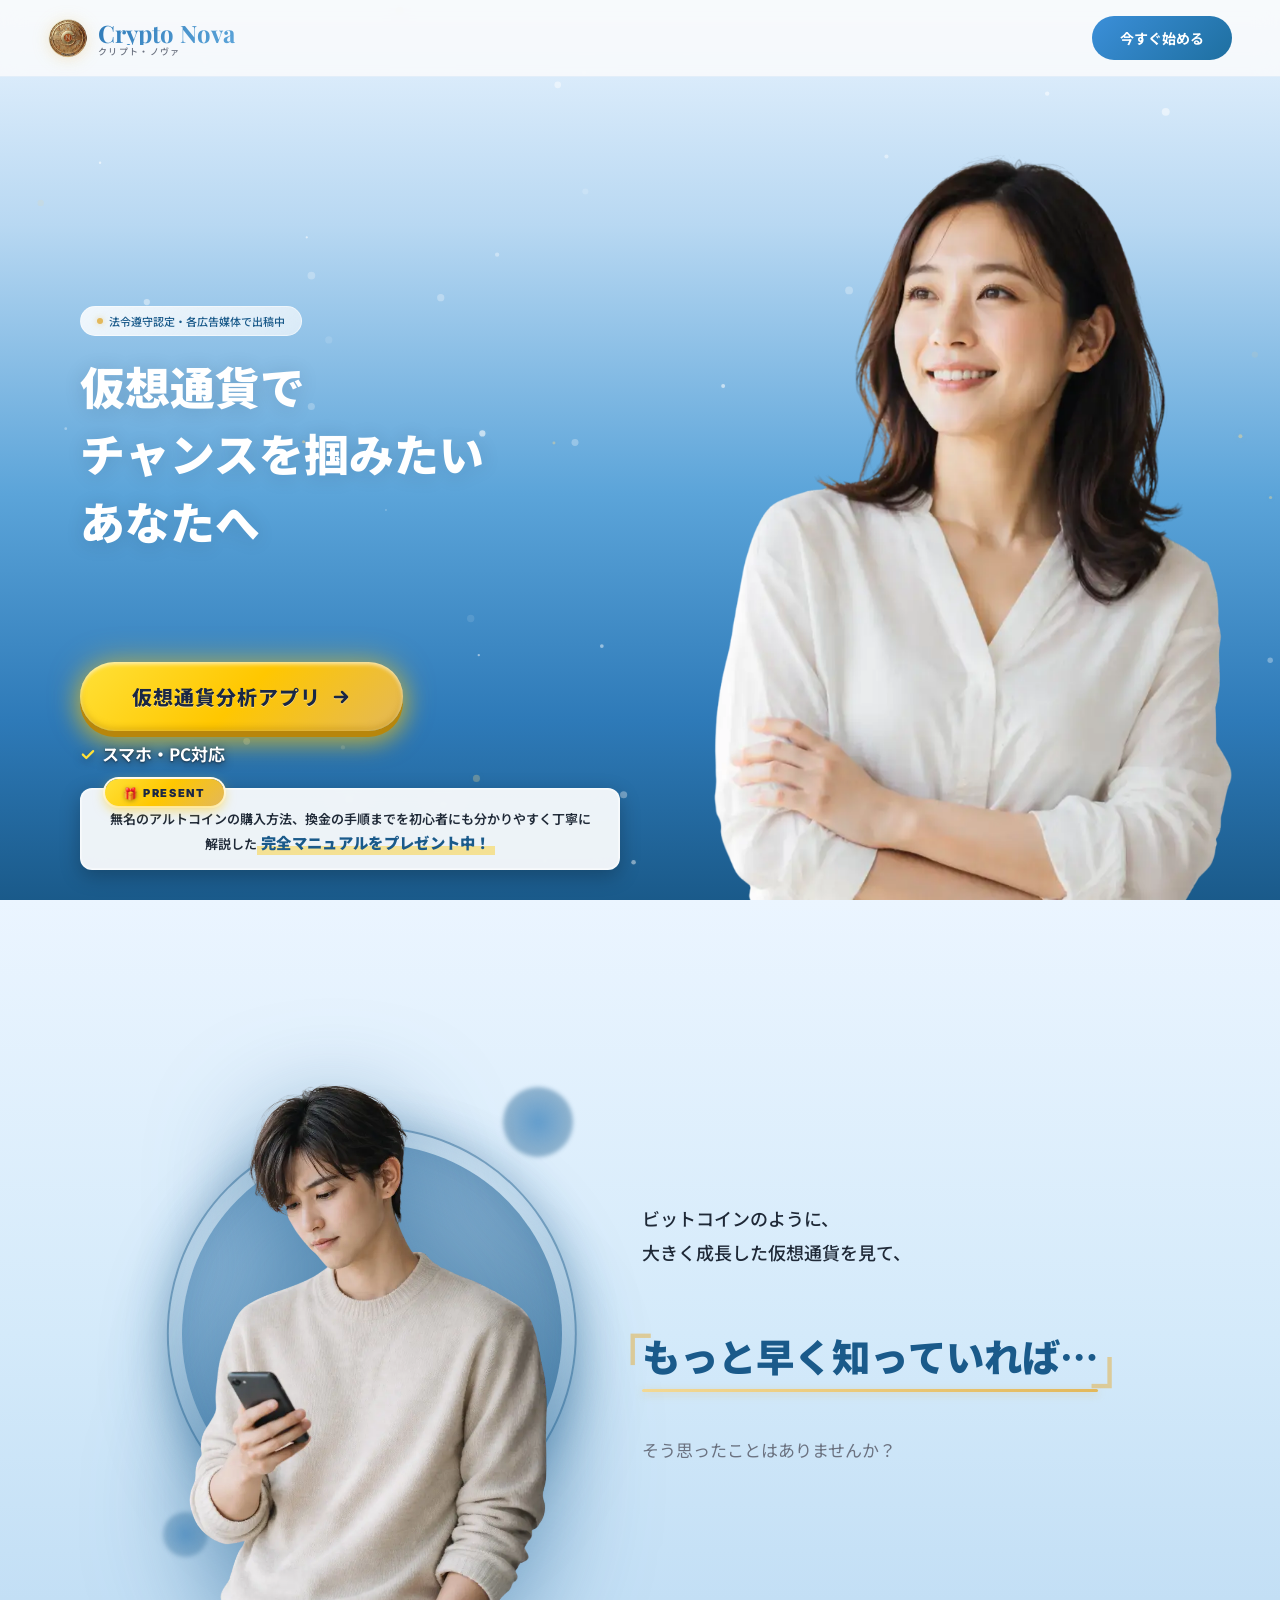
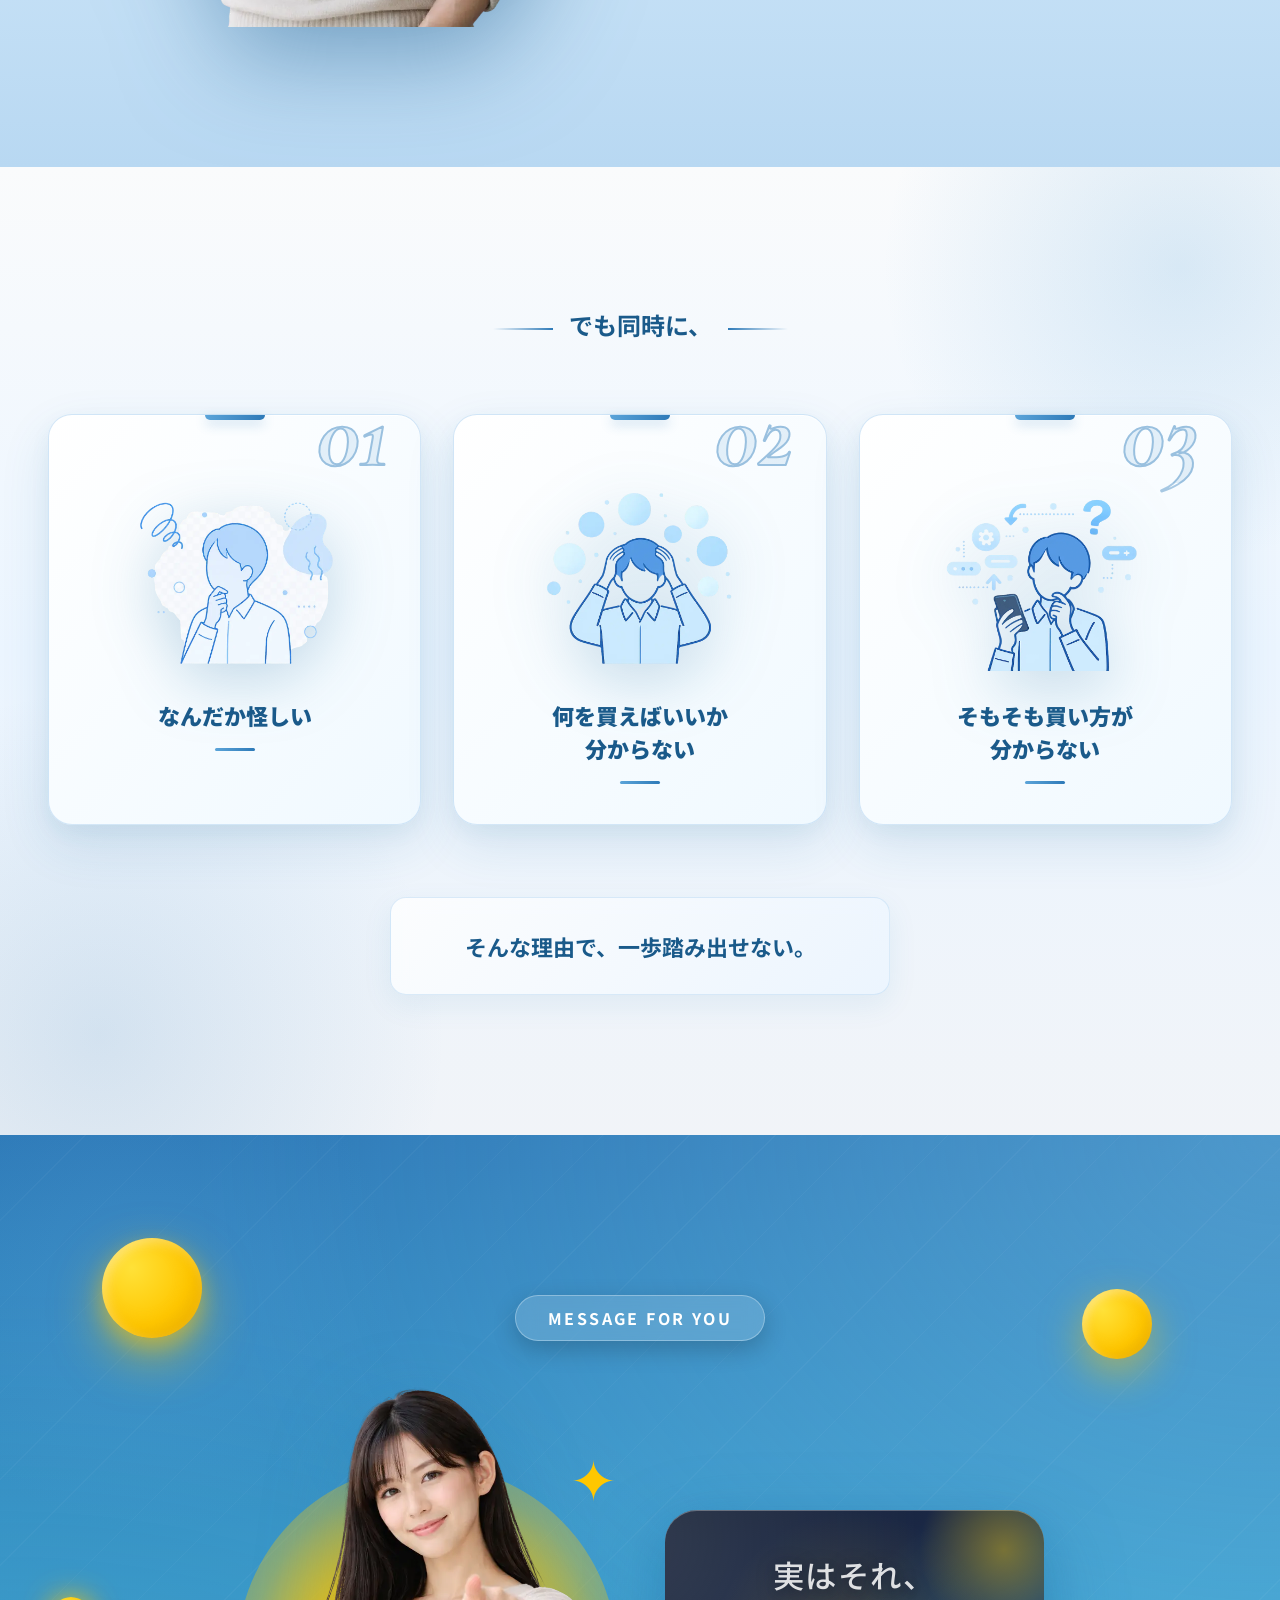
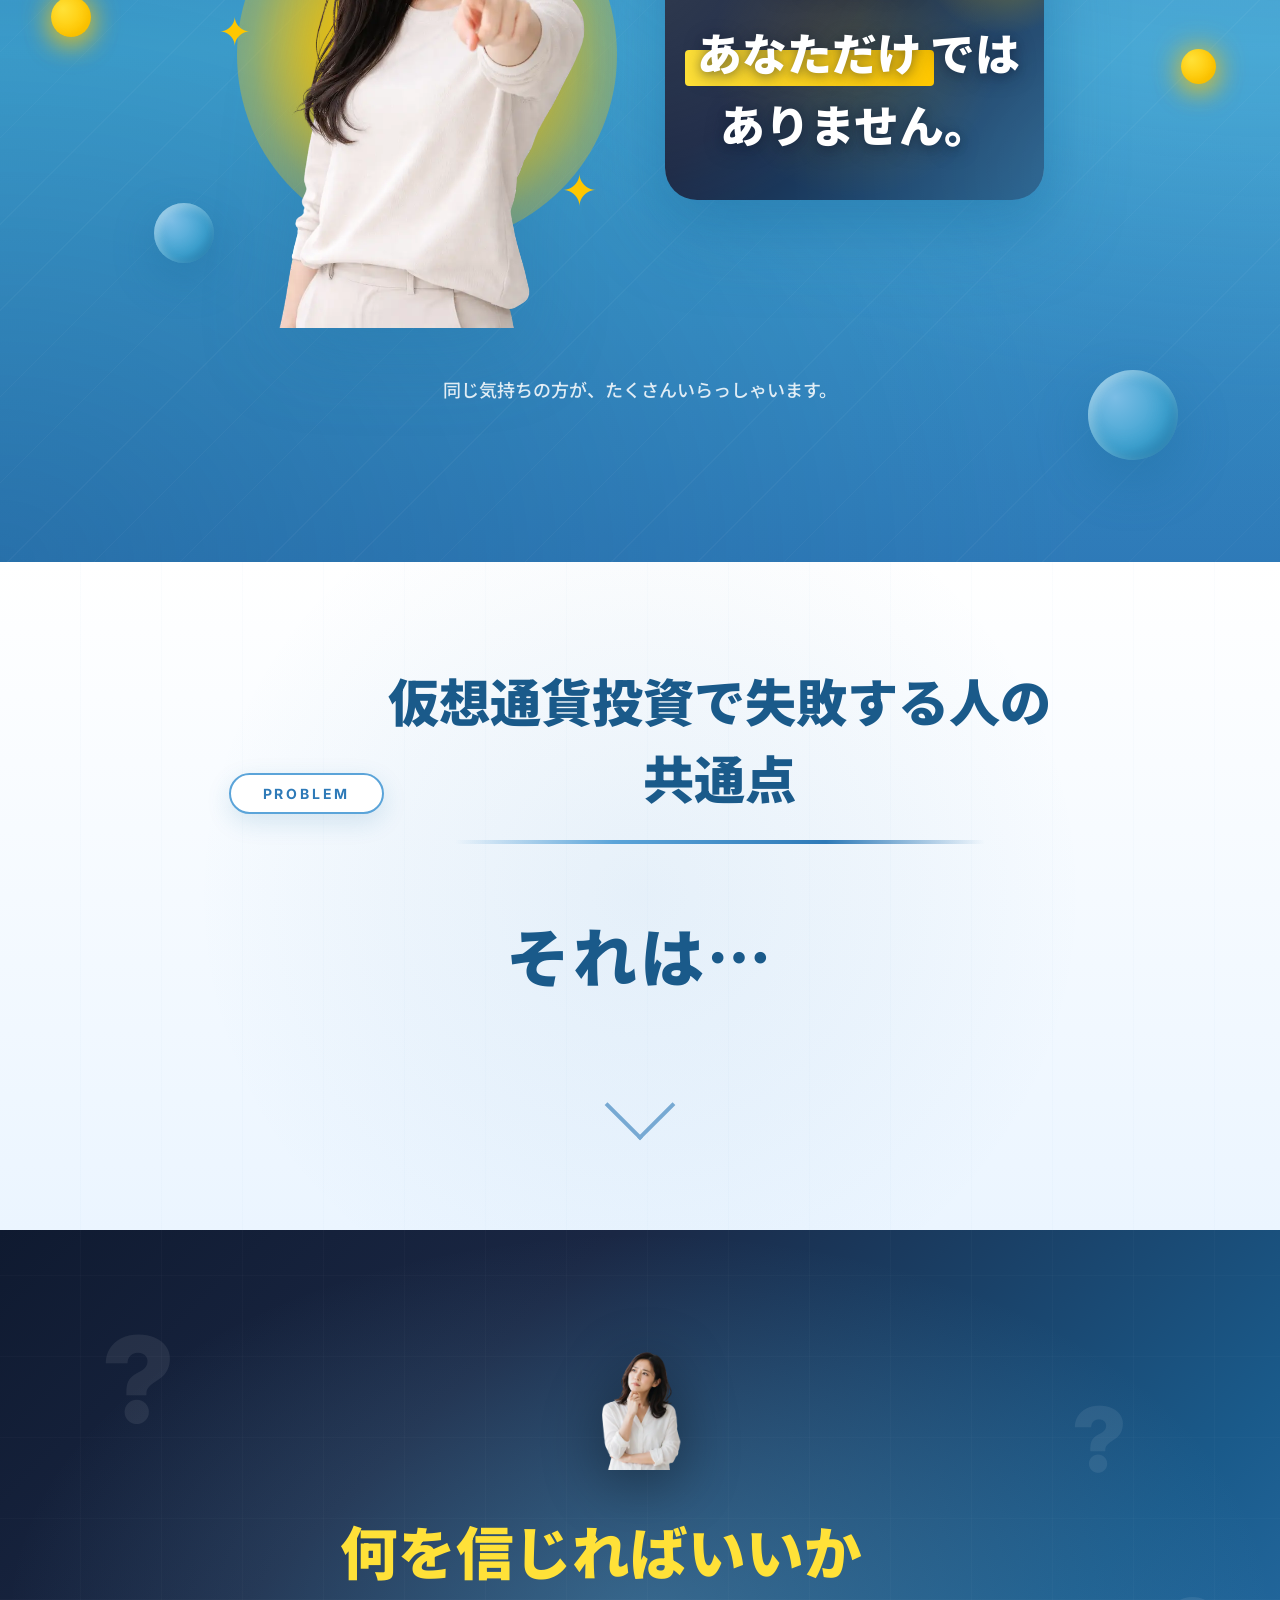
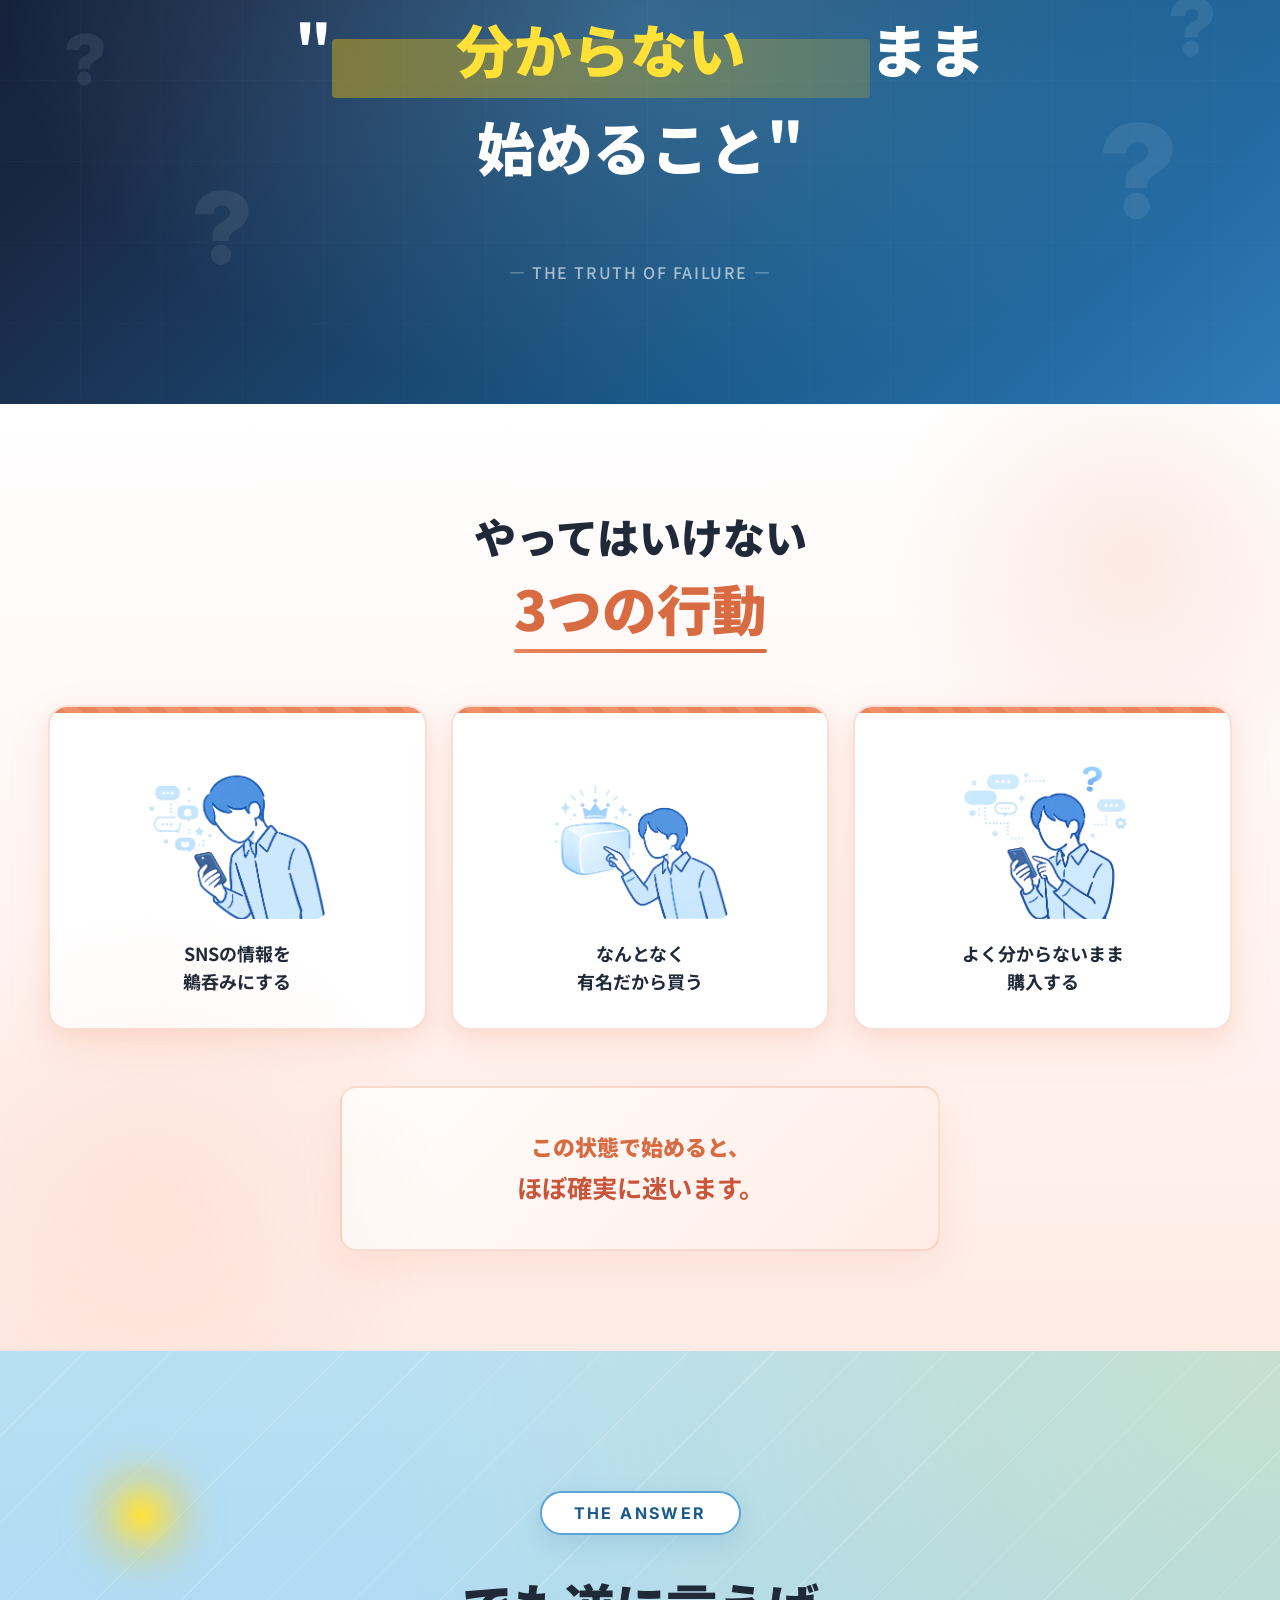
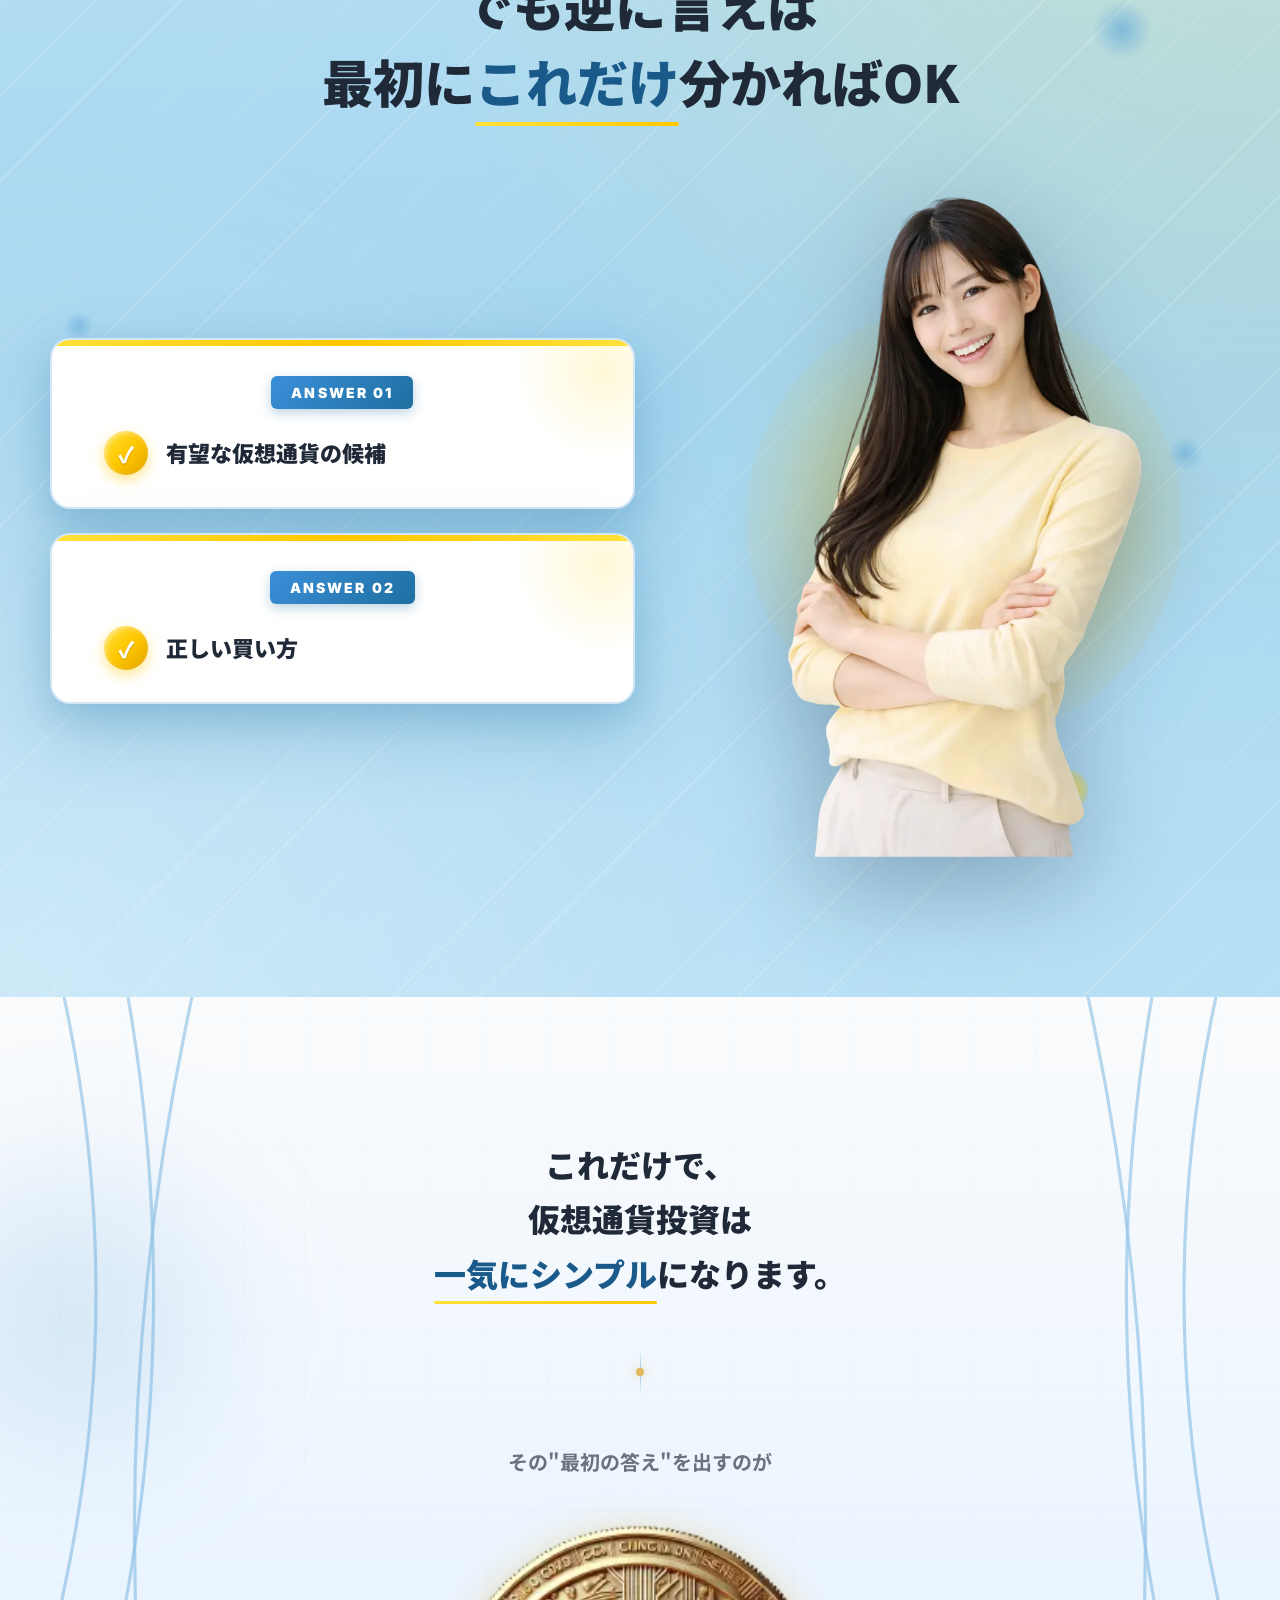
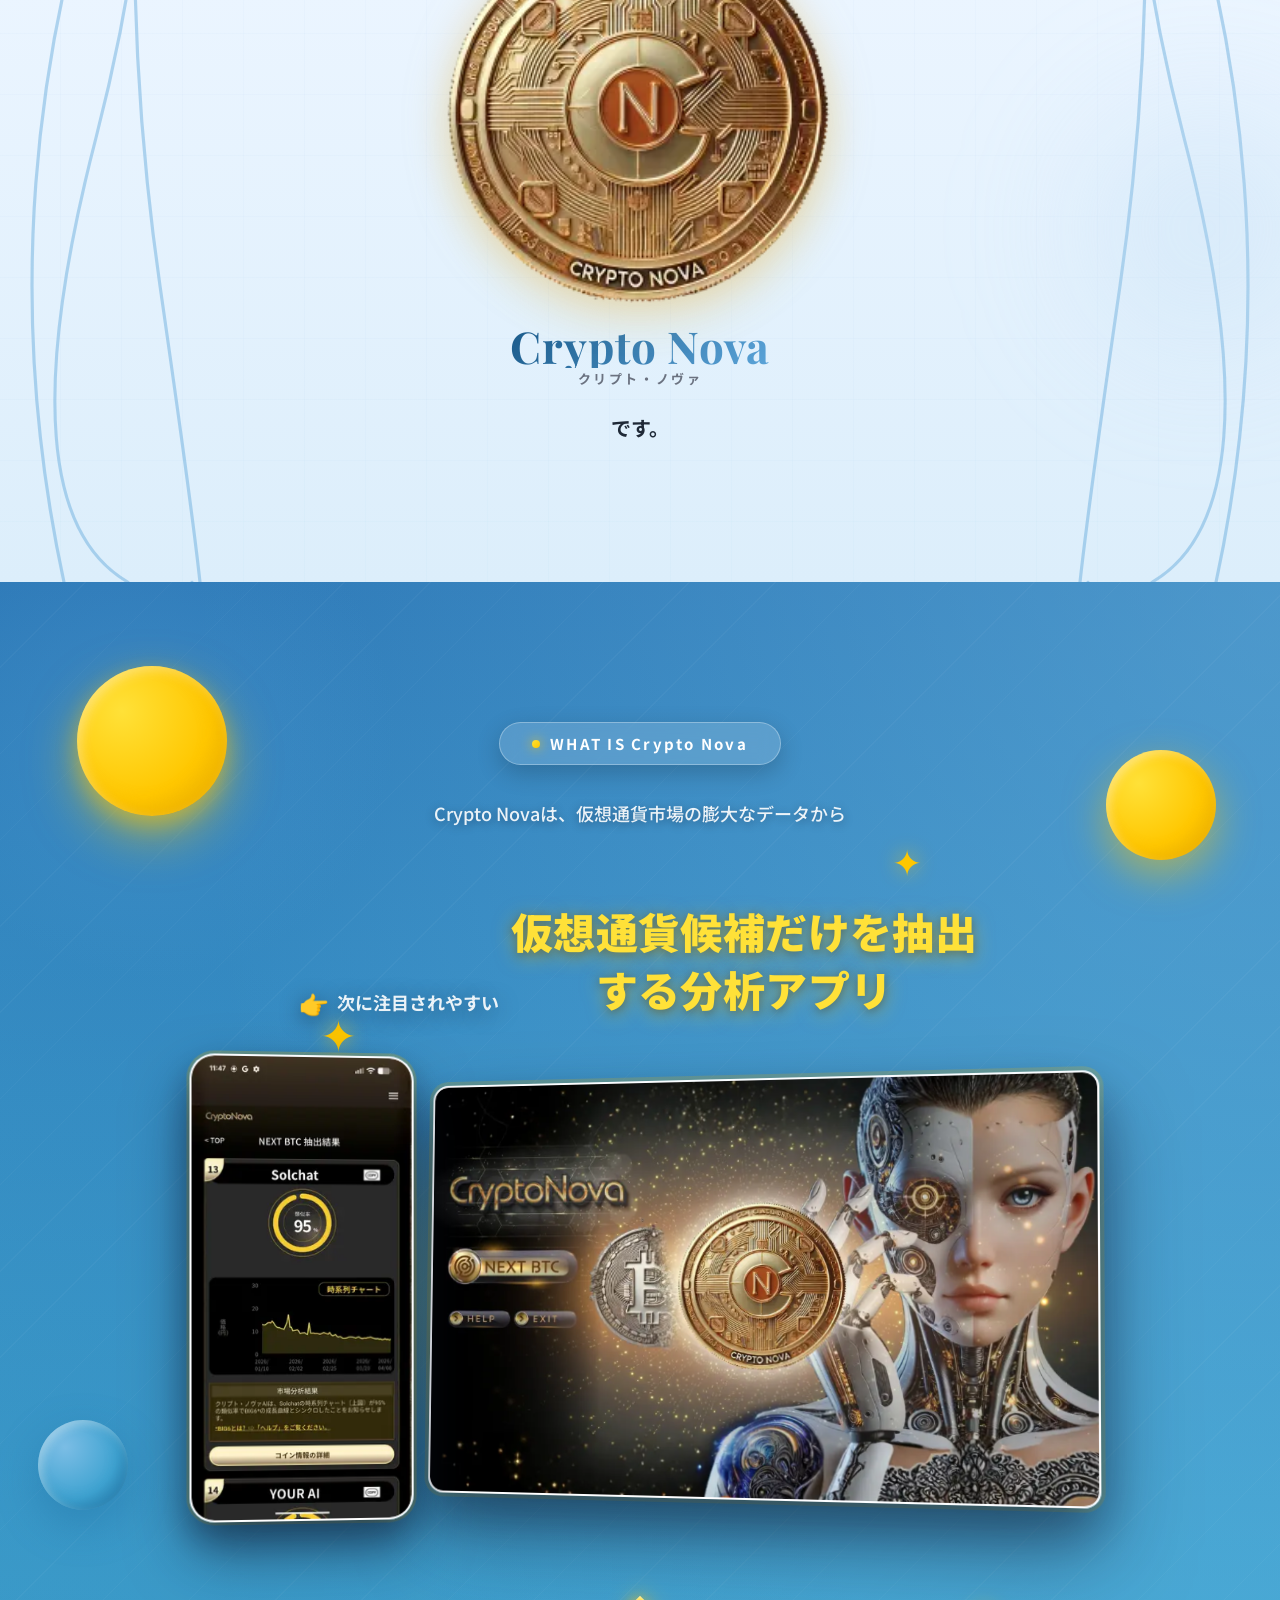
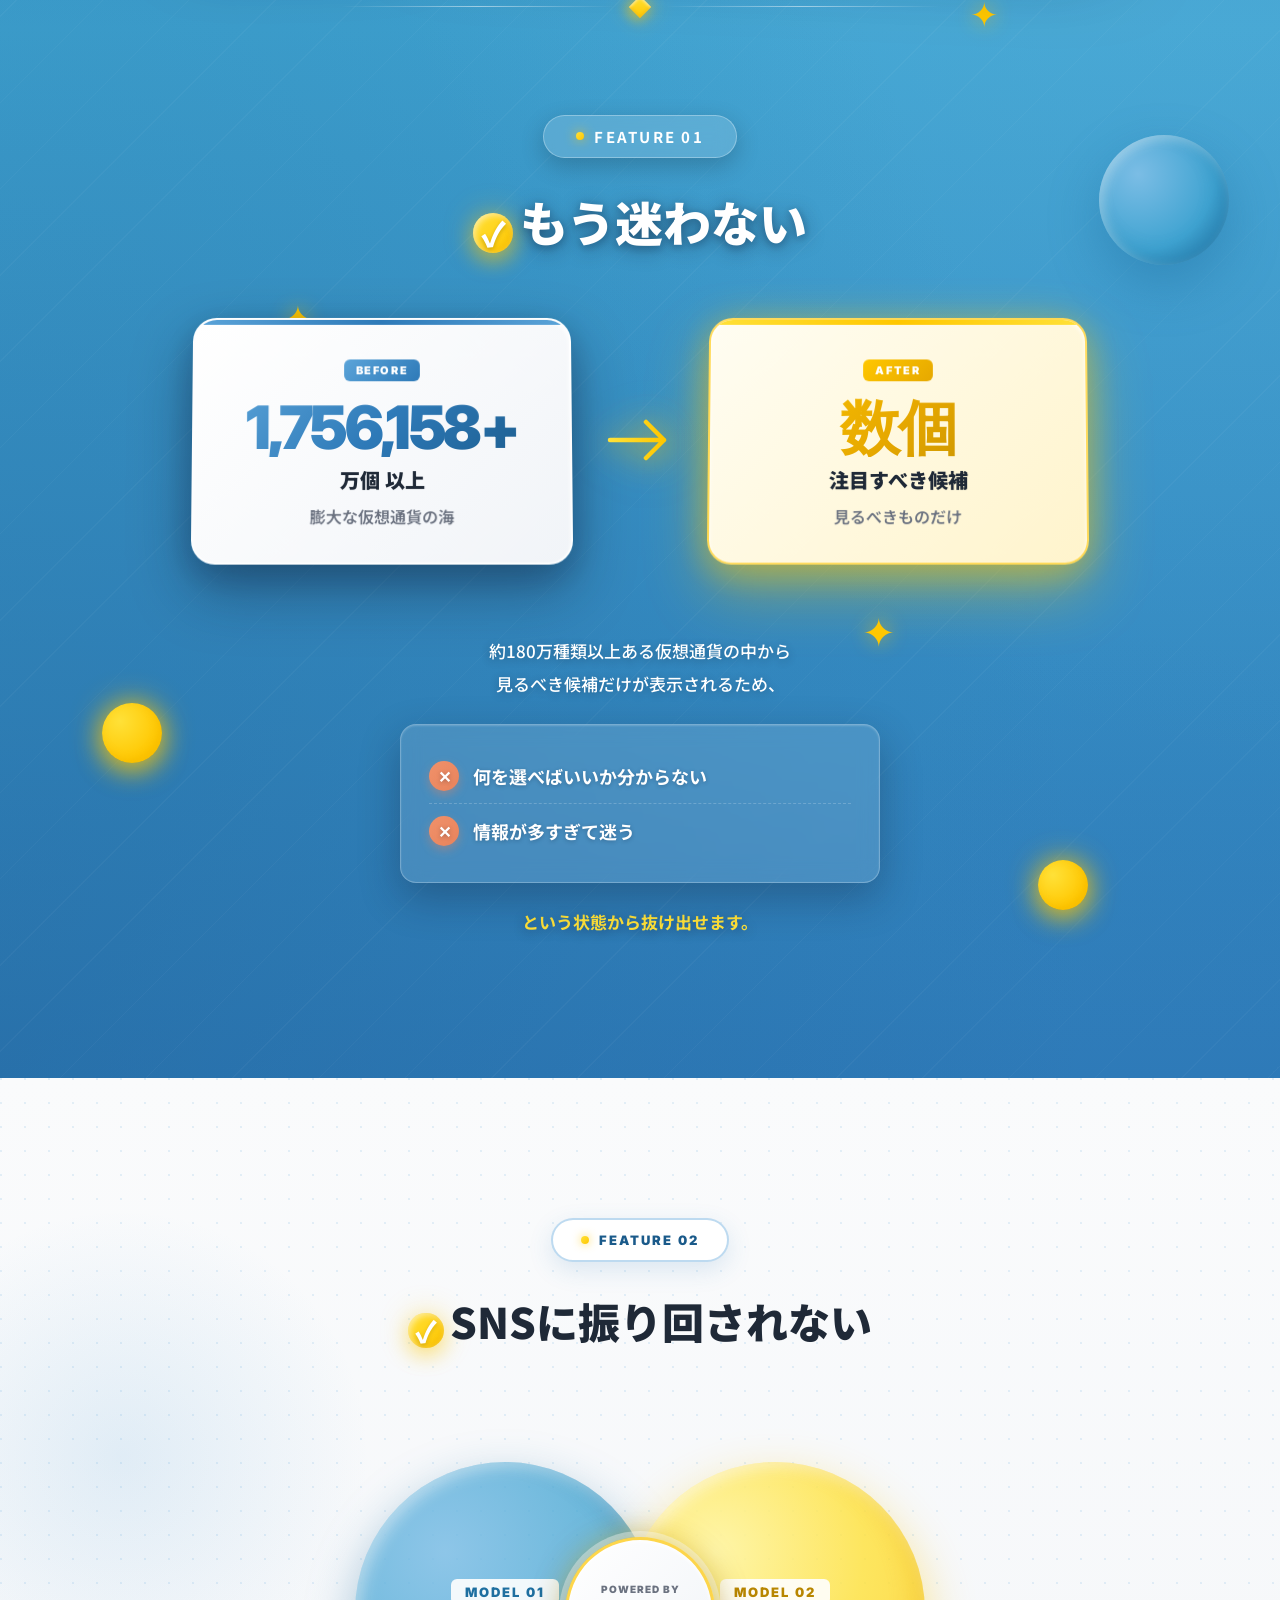
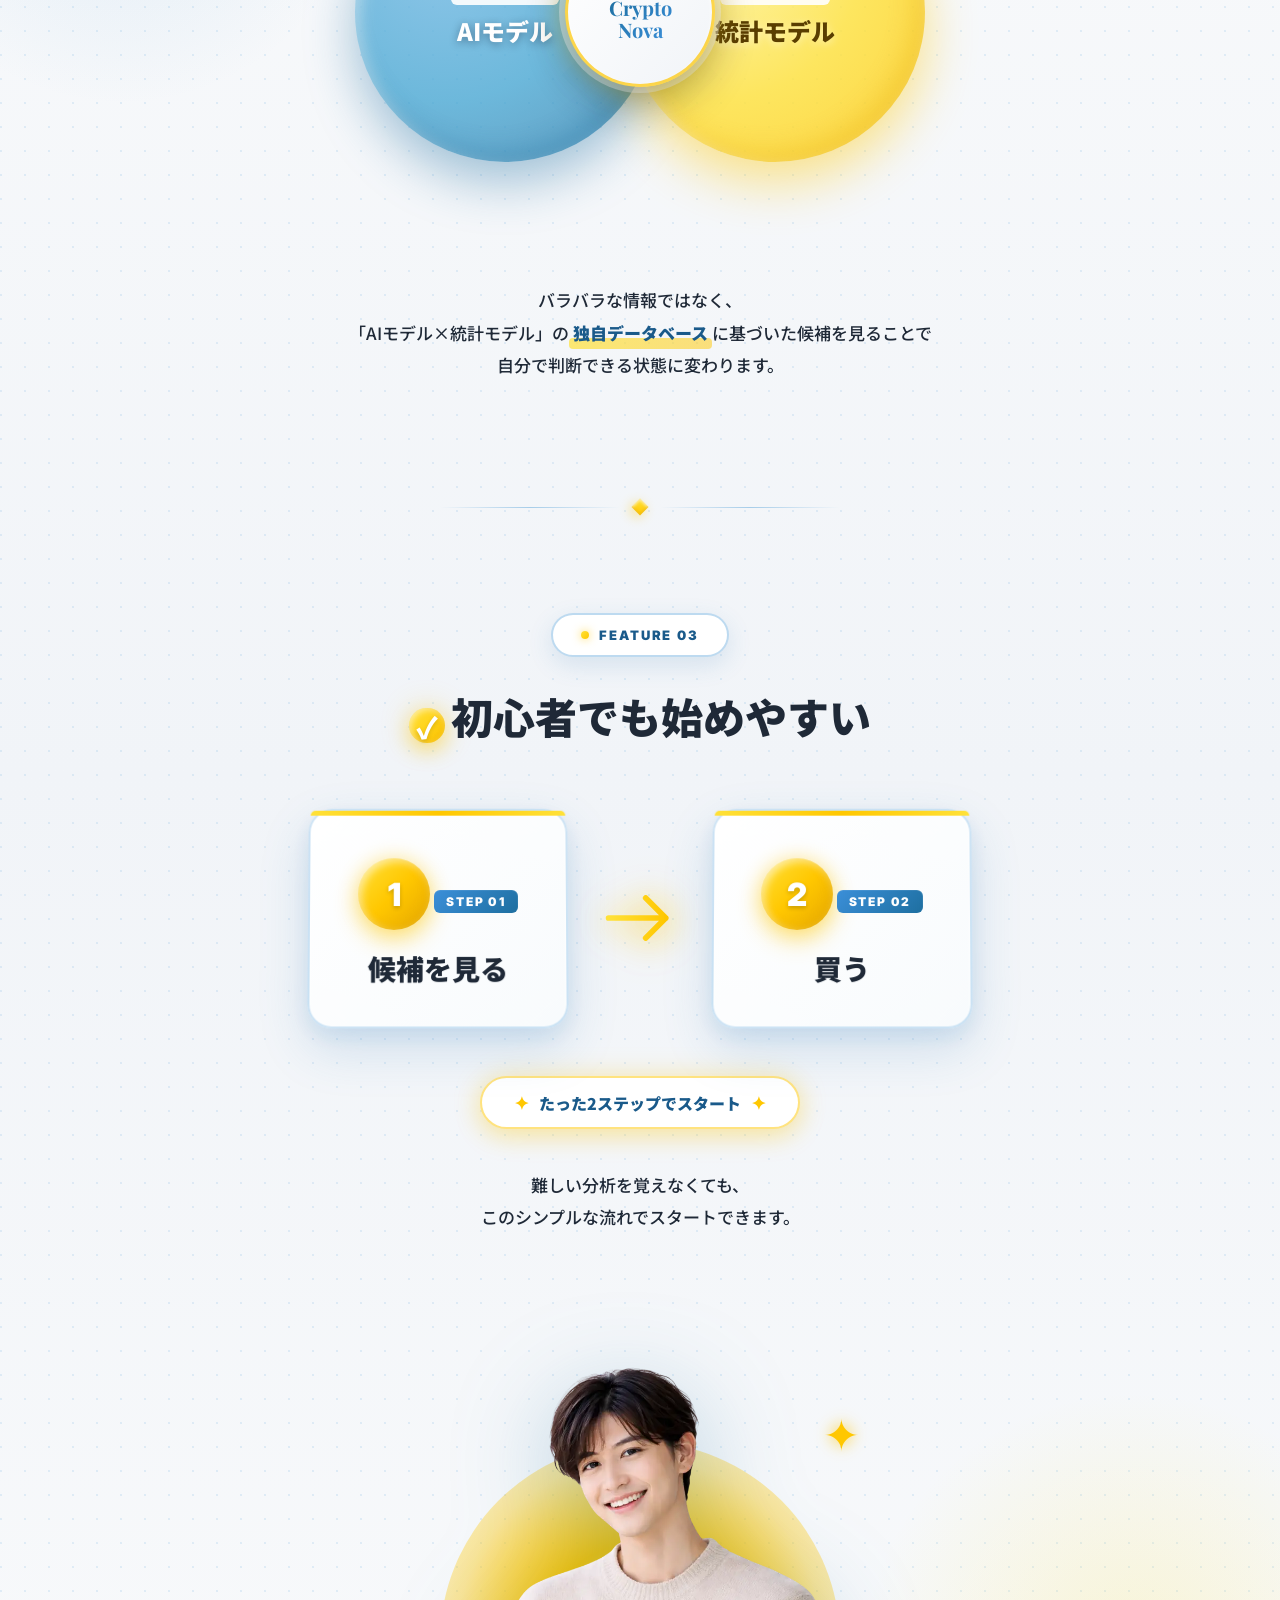
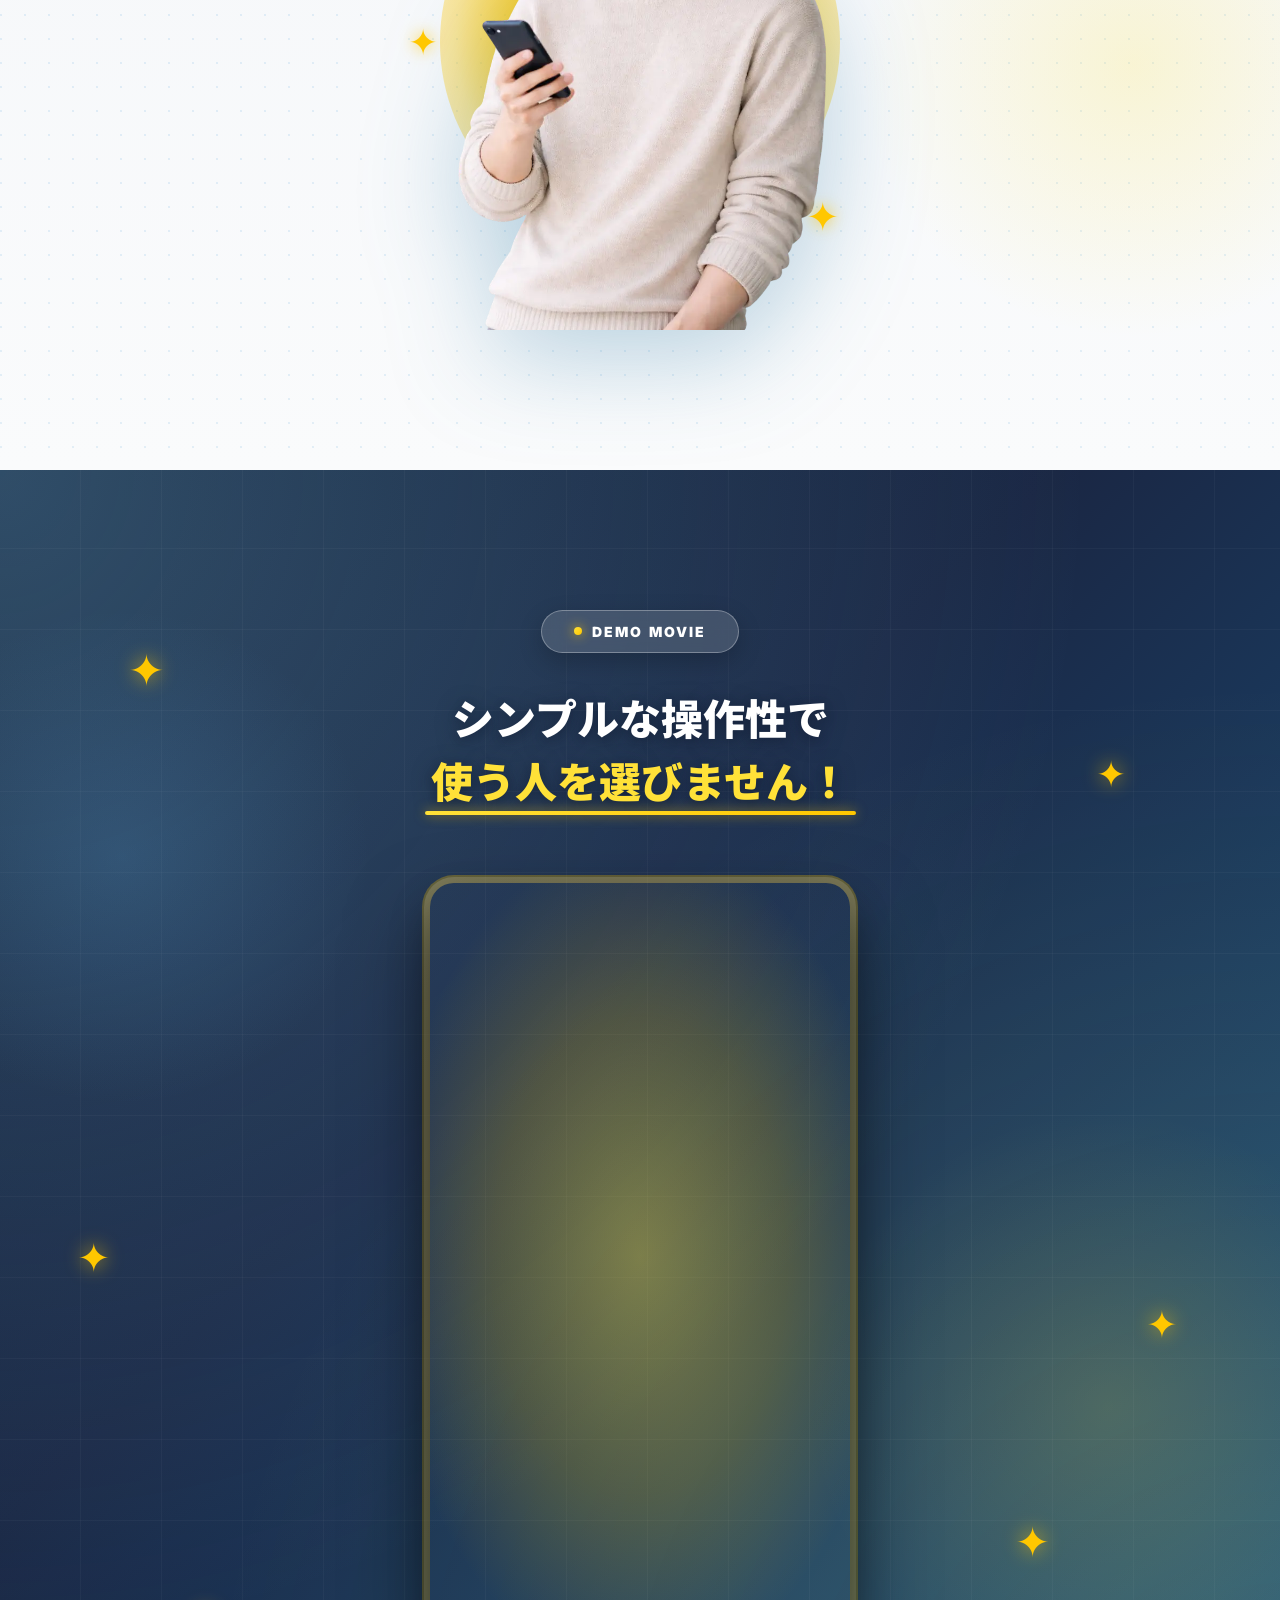
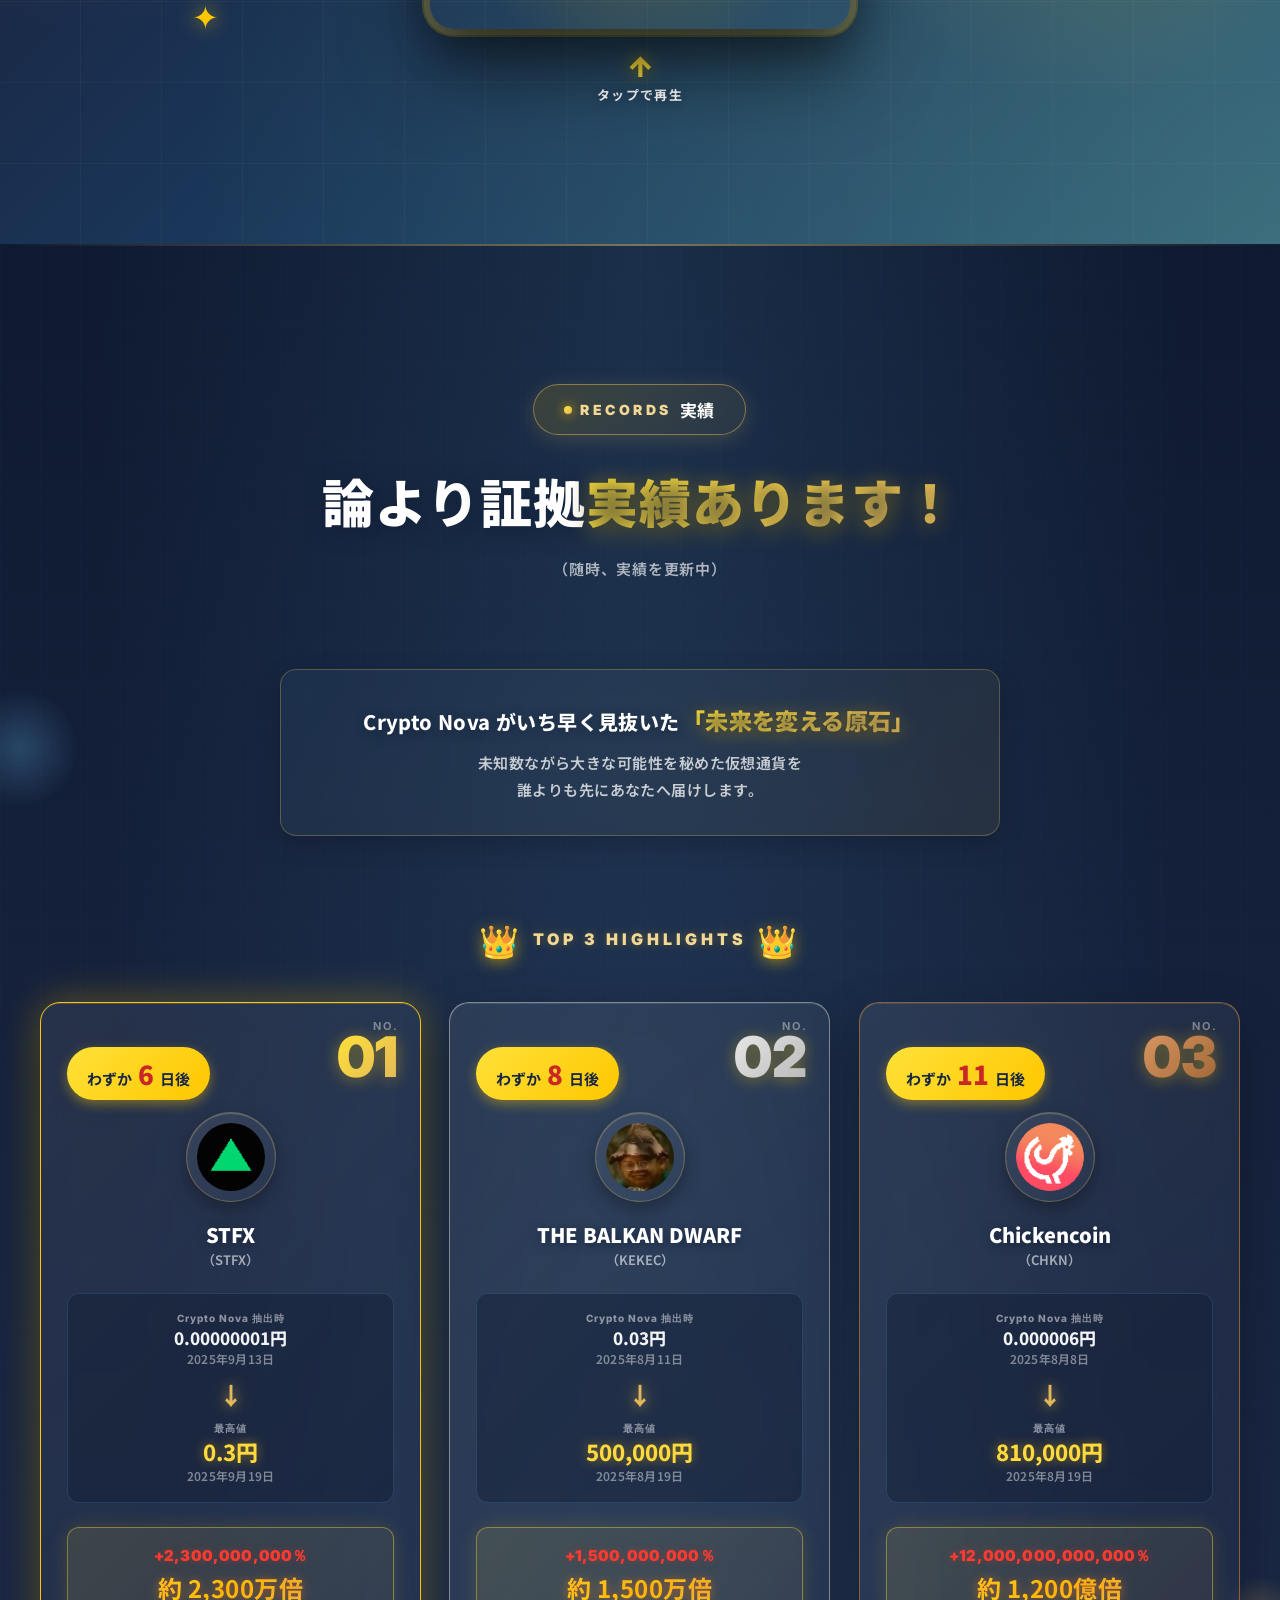
==== commit 7bed5a7a: "CSS復元" ====
--- a/index.html
+++ b/index.html
@@ -214,7 +214,7 @@
           <h2 class="alone__main">
             <span class="alone__main-line1">実はそれ、</span>
             <span class="alone__main-line2">
-              あなた<span class="alone__highlight">だけ</span>では<br>ありません。
+              <span class="alone__highlight">あなただけ</span>では<br>ありません。
             </span>
           </h2>
         </div>
@@ -739,8 +739,8 @@
 </section>  
 
 <!-- ============================================
-     Section 17: 実績（論より証拠）- 修正版
-     クライアント様修正指示書反映
+     Section 17: 実績（論より証拠）- 修正版v2
+     クライアント様修正指示書 20260428 反映
 ============================================ -->
 <section class="results" id="results">
 
@@ -769,12 +769,11 @@
         <span class="results__badge-label">RECORDS</span>
         <span class="results__badge-text">実績</span>
       </div>
+      <!-- ★ 修正②: 「論より証拠」の「証拠」をスカイブルーに、「。」削除、「エビデンス」削除 -->
       <h2 class="results__title">
-        論より証拠。<br class="sp-only"><span class="results__title-accent">実績あります！</span>
+        論より<span class="results__title-evidence">証拠</span><br class="sp-only"><span class="results__title-accent">実績あります！</span>
       </h2>
       <p class="results__subtitle">（随時、実績を更新中）</p>
-      <!-- ★ 追加: エビデンス表記（スカイブルー） -->
-      <p class="results__evidence-label">エビデンス</p>
     </div>
 
     <!-- 冒頭メッセージ -->
@@ -805,6 +804,8 @@
             <span class="results__top3-rank-label">NO.</span>
             <span class="results__top3-rank-num">01</span>
           </div>
+          <!-- ★ 修正③: 「わずか〇日後」をコイン名の上に移動 -->
+          <div class="results__top3-days">わずか<span class="results__top3-days-num">6</span>日後</div>
           <div class="results__top3-coin">
             <img src="coin_15.png" alt="STFX" class="results__top3-coin-img">
           </div>
@@ -812,8 +813,6 @@
             <span class="results__top3-name-main">STFX</span>
             <span class="results__top3-name-symbol">（STFX）</span>
           </div>
-          <!-- 日数バッジ -->
-          <div class="results__top3-days">わずか<span class="results__top3-days-num">6</span>日後</div>
           <div class="results__top3-prices">
             <div class="results__top3-price">
               <span class="results__top3-price-label">Crypto Nova 抽出時</span>
@@ -831,7 +830,6 @@
             <div class="results__top3-growth-percent">+2,300,000,000％</div>
             <div class="results__top3-growth-multi">約 2,300万倍</div>
           </div>
-          <!-- エビデンスボタン -->
           <button class="results__evidence-btn" data-evidence="evidence-15.png" aria-label="エビデンスを見る">
             <span class="results__evidence-icon">+</span>
             <span class="results__evidence-text">エビデンス（数値の根拠）を見る</span>
@@ -844,6 +842,7 @@
             <span class="results__top3-rank-label">NO.</span>
             <span class="results__top3-rank-num">02</span>
           </div>
+          <div class="results__top3-days">わずか<span class="results__top3-days-num">8</span>日後</div>
           <div class="results__top3-coin">
             <img src="coin_12.png" alt="THE BALKAN DWARF" class="results__top3-coin-img">
           </div>
@@ -851,7 +850,6 @@
             <span class="results__top3-name-main">THE BALKAN DWARF</span>
             <span class="results__top3-name-symbol">（KEKEC）</span>
           </div>
-          <div class="results__top3-days">わずか<span class="results__top3-days-num">8</span>日後</div>
           <div class="results__top3-prices">
             <div class="results__top3-price">
               <span class="results__top3-price-label">Crypto Nova 抽出時</span>
@@ -881,6 +879,7 @@
             <span class="results__top3-rank-label">NO.</span>
             <span class="results__top3-rank-num">03</span>
           </div>
+          <div class="results__top3-days">わずか<span class="results__top3-days-num">11</span>日後</div>
           <div class="results__top3-coin">
             <img src="coin_11.png" alt="Chickencoin" class="results__top3-coin-img">
           </div>
@@ -888,7 +887,6 @@
             <span class="results__top3-name-main">Chickencoin</span>
             <span class="results__top3-name-symbol">（CHKN）</span>
           </div>
-          <div class="results__top3-days">わずか<span class="results__top3-days-num">11</span>日後</div>
           <div class="results__top3-prices">
             <div class="results__top3-price">
               <span class="results__top3-price-label">Crypto Nova 抽出時</span>
@@ -927,6 +925,7 @@
     </div>
 
     <!-- グリッド（4位〜18位、ランキング表示なし） -->
+    <!-- ★修正④⑤⑥: コイン名と(シンボル)の間に改行、日数バッジ位置移動、上昇率と倍率の間に改行 -->
     <div class="results__grid">
 
       <!-- 4: Aegis Ai -->
@@ -950,7 +949,10 @@
             <span class="results__card-date">2025年12月11日</span>
           </div>
         </div>
-        <div class="results__card-growth">+50,000,000,000％ 約5億倍</div>
+        <div class="results__card-growth">
+          <span class="results__card-growth-percent">+50,000,000,000％</span>
+          <span class="results__card-growth-multi">約5億倍</span>
+        </div>
         <button class="results__evidence-btn results__evidence-btn--small" data-evidence="evidence-18.png" aria-label="エビデンスを見る">
           <span class="results__evidence-icon">+</span>
           <span class="results__evidence-text">エビデンス（数値の根拠）を見る</span>
@@ -978,7 +980,10 @@
             <span class="results__card-date">2026年1月4日</span>
           </div>
         </div>
-        <div class="results__card-growth">+2,000,000％ 約2万倍</div>
+        <div class="results__card-growth">
+          <span class="results__card-growth-percent">+2,000,000％</span>
+          <span class="results__card-growth-multi">約2万倍</span>
+        </div>
         <button class="results__evidence-btn results__evidence-btn--small" data-evidence="evidence-17.png" aria-label="エビデンスを見る">
           <span class="results__evidence-icon">+</span>
           <span class="results__evidence-text">エビデンス（数値の根拠）を見る</span>
@@ -1006,7 +1011,10 @@
             <span class="results__card-date">2025年11月5日</span>
           </div>
         </div>
-        <div class="results__card-growth">+1,700,000％ 約1.7万倍</div>
+        <div class="results__card-growth">
+          <span class="results__card-growth-percent">+1,700,000％</span>
+          <span class="results__card-growth-multi">約1.7万倍</span>
+        </div>
         <button class="results__evidence-btn results__evidence-btn--small" data-evidence="evidence-13.png" aria-label="エビデンスを見る">
           <span class="results__evidence-icon">+</span>
           <span class="results__evidence-text">エビデンス（数値の根拠）を見る</span>
@@ -1034,7 +1042,10 @@
             <span class="results__card-date">2025年10月22日</span>
           </div>
         </div>
-        <div class="results__card-growth">+59,000,000％ 約59万倍</div>
+        <div class="results__card-growth">
+          <span class="results__card-growth-percent">+59,000,000％</span>
+          <span class="results__card-growth-multi">約59万倍</span>
+        </div>
         <button class="results__evidence-btn results__evidence-btn--small" data-evidence="evidence-10.png" aria-label="エビデンスを見る">
           <span class="results__evidence-icon">+</span>
           <span class="results__evidence-text">エビデンス（数値の根拠）を見る</span>
@@ -1062,10 +1073,13 @@
             <span class="results__card-date">2025年8月9日</span>
           </div>
         </div>
-        <div class="results__card-growth">+5,500,000％ 約5.5万倍</div>
+        <div class="results__card-growth">
+          <span class="results__card-growth-percent">+5,500,000％</span>
+          <span class="results__card-growth-multi">約5.5万倍</span>
+        </div>
         <button class="results__evidence-btn results__evidence-btn--small" data-evidence="evidence-03.png" aria-label="エビデンスを見る">
           <span class="results__evidence-icon">+</span>
-          <span class="results__evidence-text">エビデンス（数値の根拠）を見る</span>
+          <span class="results__evidence-text">エビデンス(数値の根拠)を見る</span>
         </button>
       </div>
 
@@ -1090,7 +1104,10 @@
             <span class="results__card-date">2025年8月28日</span>
           </div>
         </div>
-        <div class="results__card-growth">+610,000,000,000％ 約61億倍</div>
+        <div class="results__card-growth">
+          <span class="results__card-growth-percent">+610,000,000,000％</span>
+          <span class="results__card-growth-multi">約61億倍</span>
+        </div>
         <button class="results__evidence-btn results__evidence-btn--small" data-evidence="evidence-05.png" aria-label="エビデンスを見る">
           <span class="results__evidence-icon">+</span>
           <span class="results__evidence-text">エビデンス（数値の根拠）を見る</span>
@@ -1118,7 +1135,10 @@
             <span class="results__card-date">2025年8月24日</span>
           </div>
         </div>
-        <div class="results__card-growth">+230,000％ 約2,300倍</div>
+        <div class="results__card-growth">
+          <span class="results__card-growth-percent">+230,000％</span>
+          <span class="results__card-growth-multi">約2,300倍</span>
+        </div>
         <button class="results__evidence-btn results__evidence-btn--small" data-evidence="evidence-01.png" aria-label="エビデンスを見る">
           <span class="results__evidence-icon">+</span>
           <span class="results__evidence-text">エビデンス（数値の根拠）を見る</span>
@@ -1146,7 +1166,10 @@
             <span class="results__card-date">2026年3月24日</span>
           </div>
         </div>
-        <div class="results__card-growth">+3,500,000,000,000,000％ 約35兆倍</div>
+        <div class="results__card-growth">
+          <span class="results__card-growth-percent">+3,500,000,000,000,000％</span>
+          <span class="results__card-growth-multi">約35兆倍</span>
+        </div>
         <button class="results__evidence-btn results__evidence-btn--small" data-evidence="evidence-16.png" aria-label="エビデンスを見る">
           <span class="results__evidence-icon">+</span>
           <span class="results__evidence-text">エビデンス（数値の根拠）を見る</span>
@@ -1174,7 +1197,10 @@
             <span class="results__card-date">2025年11月15日</span>
           </div>
         </div>
-        <div class="results__card-growth">+24,500,000％ 約24.5万倍</div>
+        <div class="results__card-growth">
+          <span class="results__card-growth-percent">+24,500,000％</span>
+          <span class="results__card-growth-multi">約24.5万倍</span>
+        </div>
         <button class="results__evidence-btn results__evidence-btn--small" data-evidence="evidence-04.png" aria-label="エビデンスを見る">
           <span class="results__evidence-icon">+</span>
           <span class="results__evidence-text">エビデンス（数値の根拠）を見る</span>
@@ -1202,7 +1228,10 @@
             <span class="results__card-date">2026年3月28日</span>
           </div>
         </div>
-        <div class="results__card-growth">+11,000,000％ 約11万倍</div>
+        <div class="results__card-growth">
+          <span class="results__card-growth-percent">+11,000,000％</span>
+          <span class="results__card-growth-multi">約11万倍</span>
+        </div>
         <button class="results__evidence-btn results__evidence-btn--small" data-evidence="evidence-14.png" aria-label="エビデンスを見る">
           <span class="results__evidence-icon">+</span>
           <span class="results__evidence-text">エビデンス（数値の根拠）を見る</span>
@@ -1230,7 +1259,10 @@
             <span class="results__card-date">2026年2月6日</span>
           </div>
         </div>
-        <div class="results__card-growth">+1,300,000％ 約1.3万倍</div>
+        <div class="results__card-growth">
+          <span class="results__card-growth-percent">+1,300,000％</span>
+          <span class="results__card-growth-multi">約1.3万倍</span>
+        </div>
         <button class="results__evidence-btn results__evidence-btn--small" data-evidence="evidence-08.png" aria-label="エビデンスを見る">
           <span class="results__evidence-icon">+</span>
           <span class="results__evidence-text">エビデンス（数値の根拠）を見る</span>
@@ -1258,7 +1290,10 @@
             <span class="results__card-date">2026年2月28日</span>
           </div>
         </div>
-        <div class="results__card-growth">+7,000,000％ 約7万倍</div>
+        <div class="results__card-growth">
+          <span class="results__card-growth-percent">+7,000,000％</span>
+          <span class="results__card-growth-multi">約7万倍</span>
+        </div>
         <button class="results__evidence-btn results__evidence-btn--small" data-evidence="evidence-06.png" aria-label="エビデンスを見る">
           <span class="results__evidence-icon">+</span>
           <span class="results__evidence-text">エビデンス（数値の根拠）を見る</span>
@@ -1286,7 +1321,10 @@
             <span class="results__card-date">2026年3月17日</span>
           </div>
         </div>
-        <div class="results__card-growth">+560,000,000％ 約560万倍</div>
+        <div class="results__card-growth">
+          <span class="results__card-growth-percent">+560,000,000％</span>
+          <span class="results__card-growth-multi">約560万倍</span>
+        </div>
         <button class="results__evidence-btn results__evidence-btn--small" data-evidence="evidence-09.png" aria-label="エビデンスを見る">
           <span class="results__evidence-icon">+</span>
           <span class="results__evidence-text">エビデンス（数値の根拠）を見る</span>
@@ -1314,7 +1352,10 @@
             <span class="results__card-date">2026年3月20日</span>
           </div>
         </div>
-        <div class="results__card-growth">+3,200,000,000,000,000％ 約3.2兆倍</div>
+        <div class="results__card-growth">
+          <span class="results__card-growth-percent">+3,200,000,000,000,000％</span>
+          <span class="results__card-growth-multi">約3.2兆倍</span>
+        </div>
         <button class="results__evidence-btn results__evidence-btn--small" data-evidence="evidence-07.png" aria-label="エビデンスを見る">
           <span class="results__evidence-icon">+</span>
           <span class="results__evidence-text">エビデンス（数値の根拠）を見る</span>
@@ -1342,7 +1383,10 @@
             <span class="results__card-date">2026年4月20日</span>
           </div>
         </div>
-        <div class="results__card-growth">+290,000％ 約2,900倍</div>
+        <div class="results__card-growth">
+          <span class="results__card-growth-percent">+290,000％</span>
+          <span class="results__card-growth-multi">約2,900倍</span>
+        </div>
         <button class="results__evidence-btn results__evidence-btn--small" data-evidence="evidence-02.png" aria-label="エビデンスを見る">
           <span class="results__evidence-icon">+</span>
           <span class="results__evidence-text">エビデンス（数値の根拠）を見る</span>
@@ -1357,23 +1401,25 @@
       <p class="results__note-text">
         ■自社トラッキングシステムによる集計期間：2025年4月20日〜2025年11月30日
       </p>
-      <p class="results__note-updated">（更新日：2026年4月21日）</p>
+      <p class="results__note-updated">（更新日：2026年4月21日</p>
     </div>
 
   </div>
 </section>
 
 <!-- ============================================
-     エビデンス画像モーダル（拡大表示）
+     エビデンス画像モーダル（拡大表示）- 修正版
+     ★修正⑦: ヒントテキスト変更
+     ★修正⑧: ピンチ拡大後、自由に上下左右移動可能
 ============================================ -->
 <div class="evidence-modal" id="evidenceModal" aria-hidden="true">
   <div class="evidence-modal__overlay" data-close-modal></div>
   <div class="evidence-modal__container">
     <button class="evidence-modal__close" data-close-modal aria-label="閉じる">×</button>
-    <div class="evidence-modal__image-wrapper">
+    <div class="evidence-modal__image-wrapper" id="evidenceImageWrapper">
       <img src="" alt="エビデンス" class="evidence-modal__image" id="evidenceModalImage">
     </div>
-    <p class="evidence-modal__hint">ピンチ操作で拡大できます</p>
+    <p class="evidence-modal__hint">■自社トラッキングシステムによる集計期間：2025年4月20日〜2025年11月30日</p>
   </div>
 </div>
 <!-- ============================================
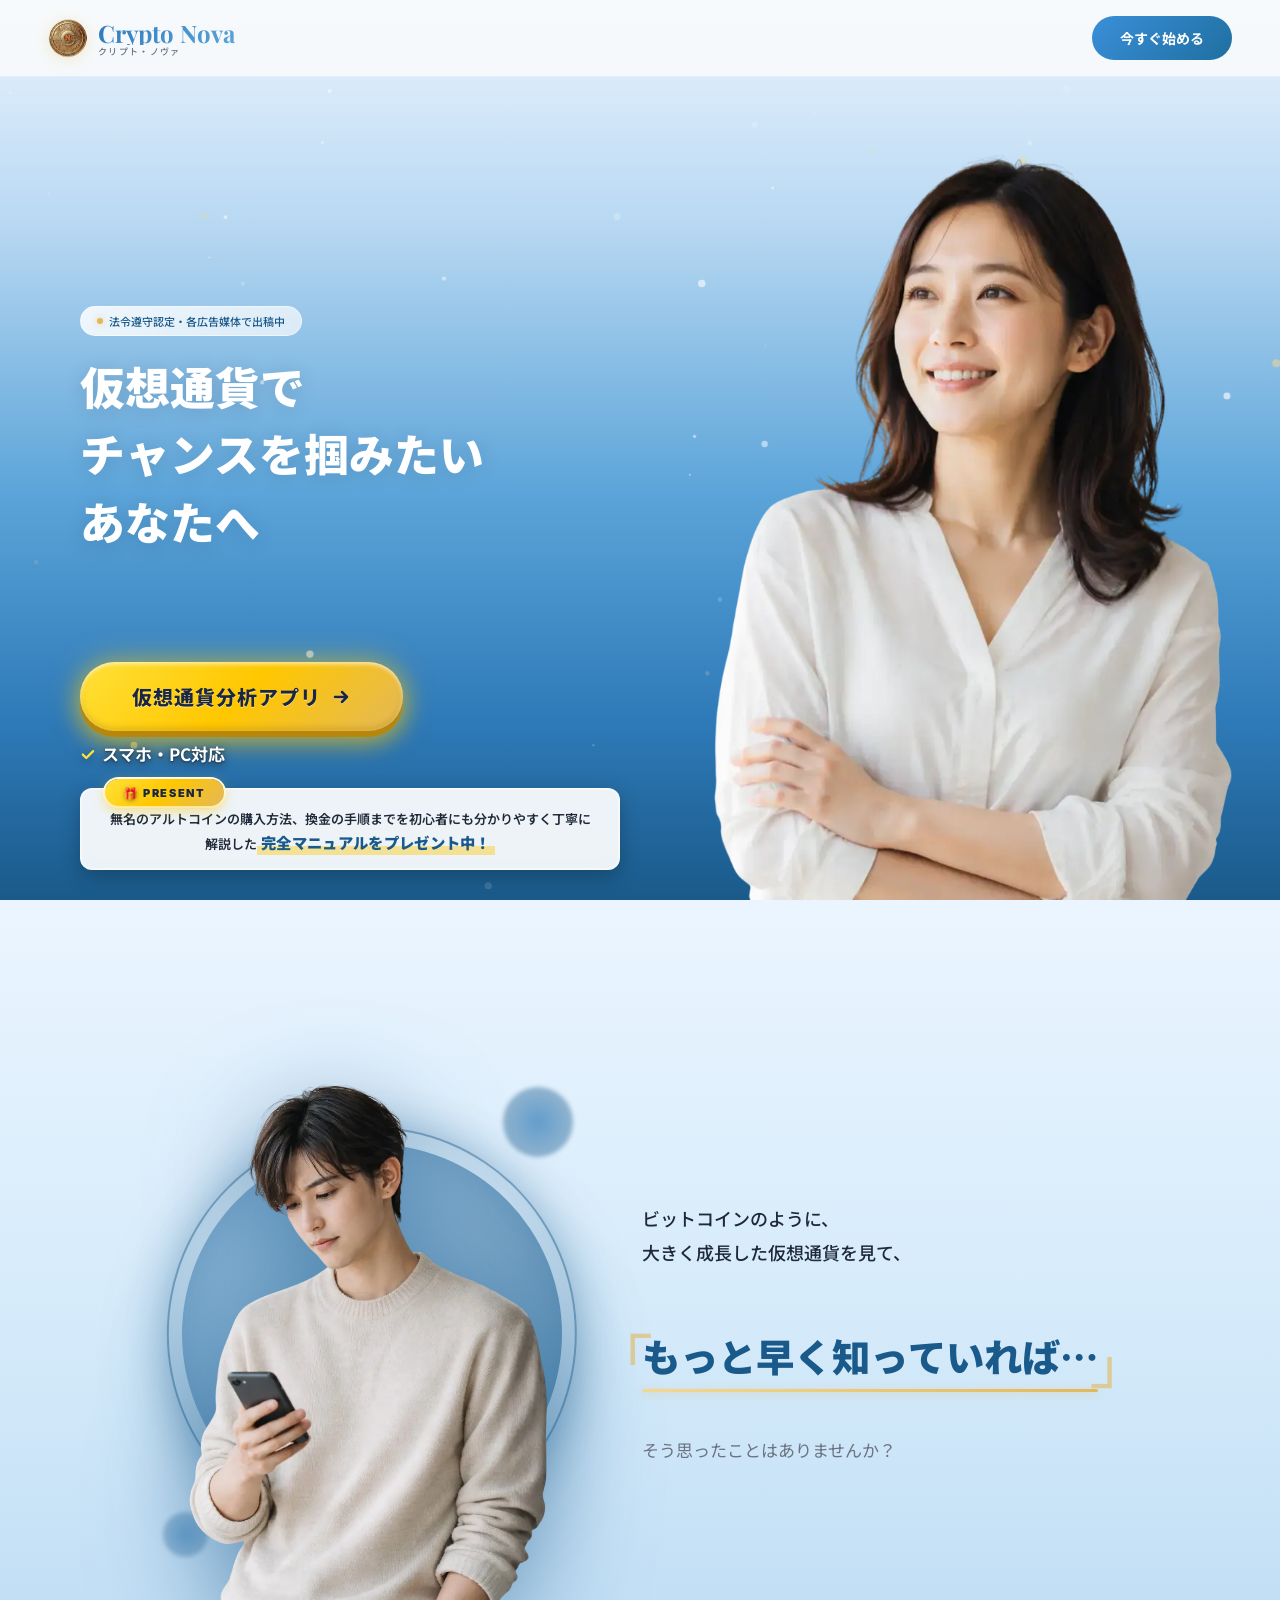
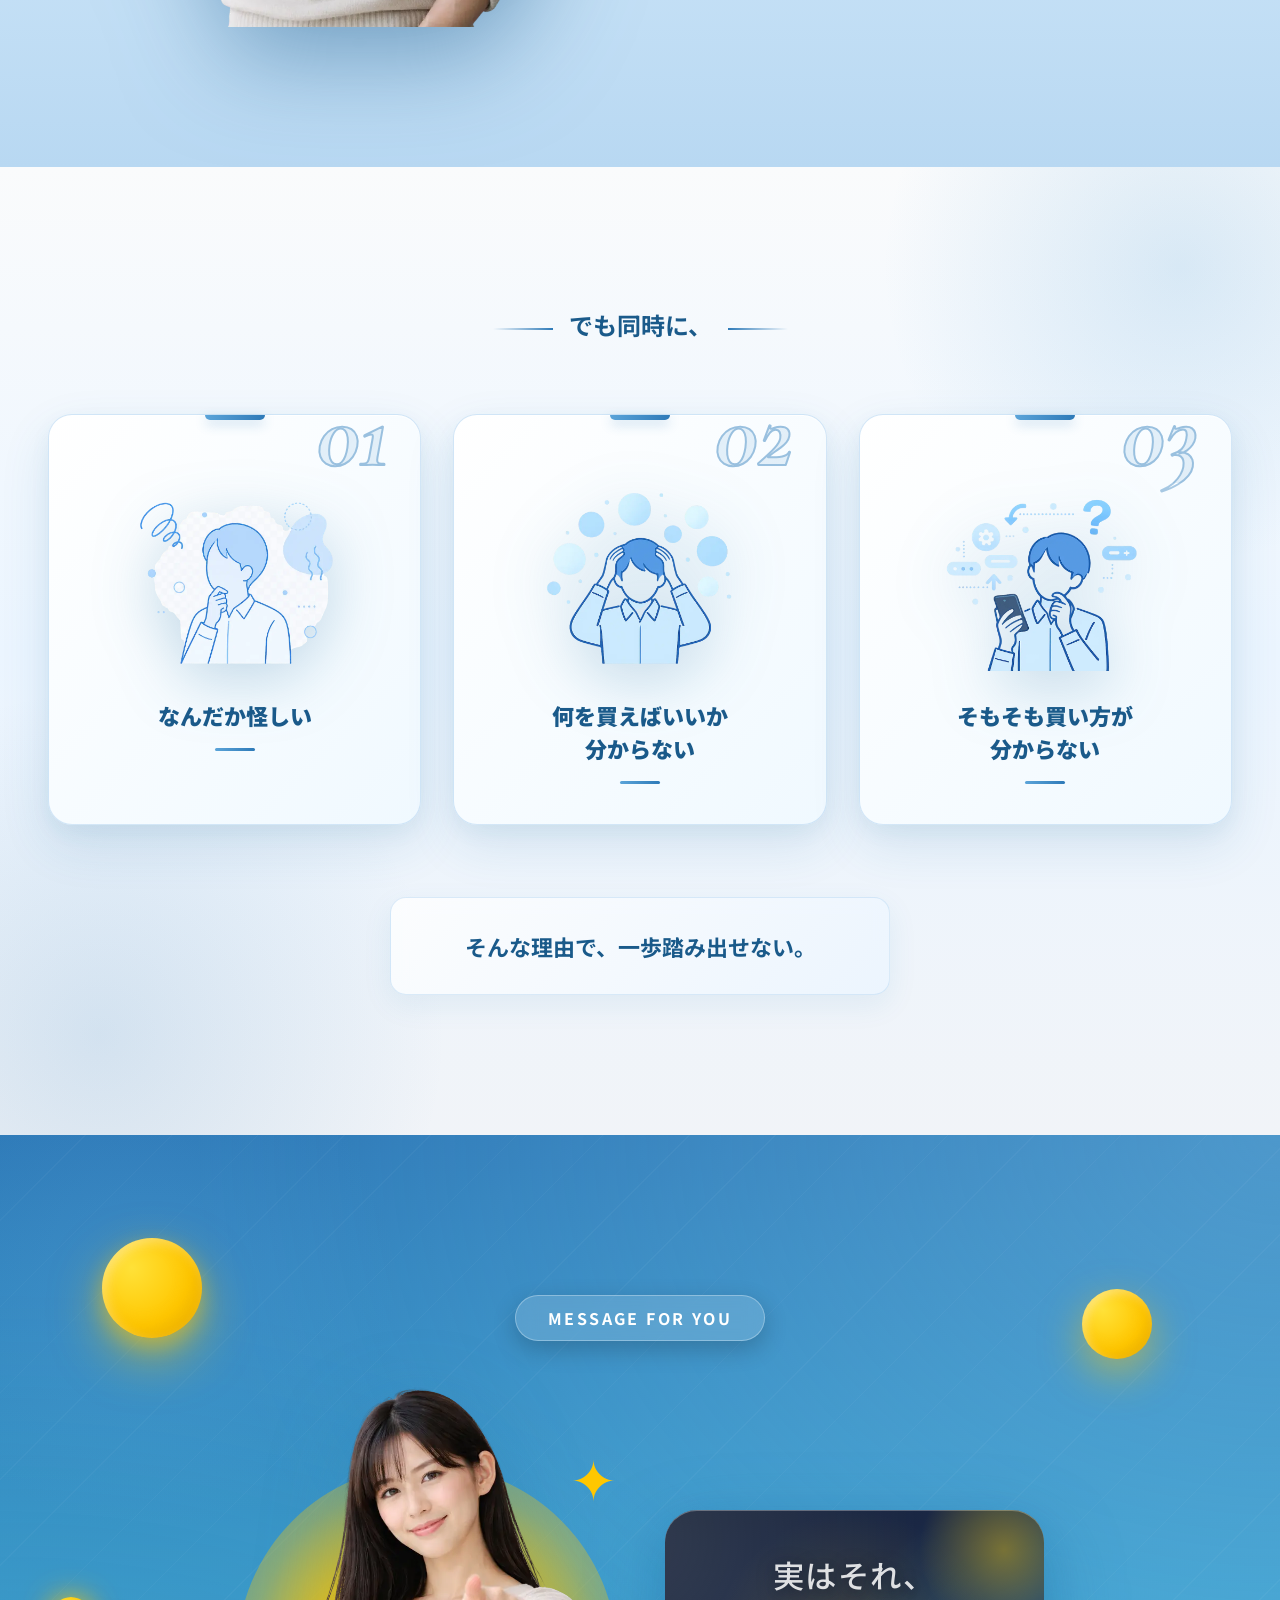
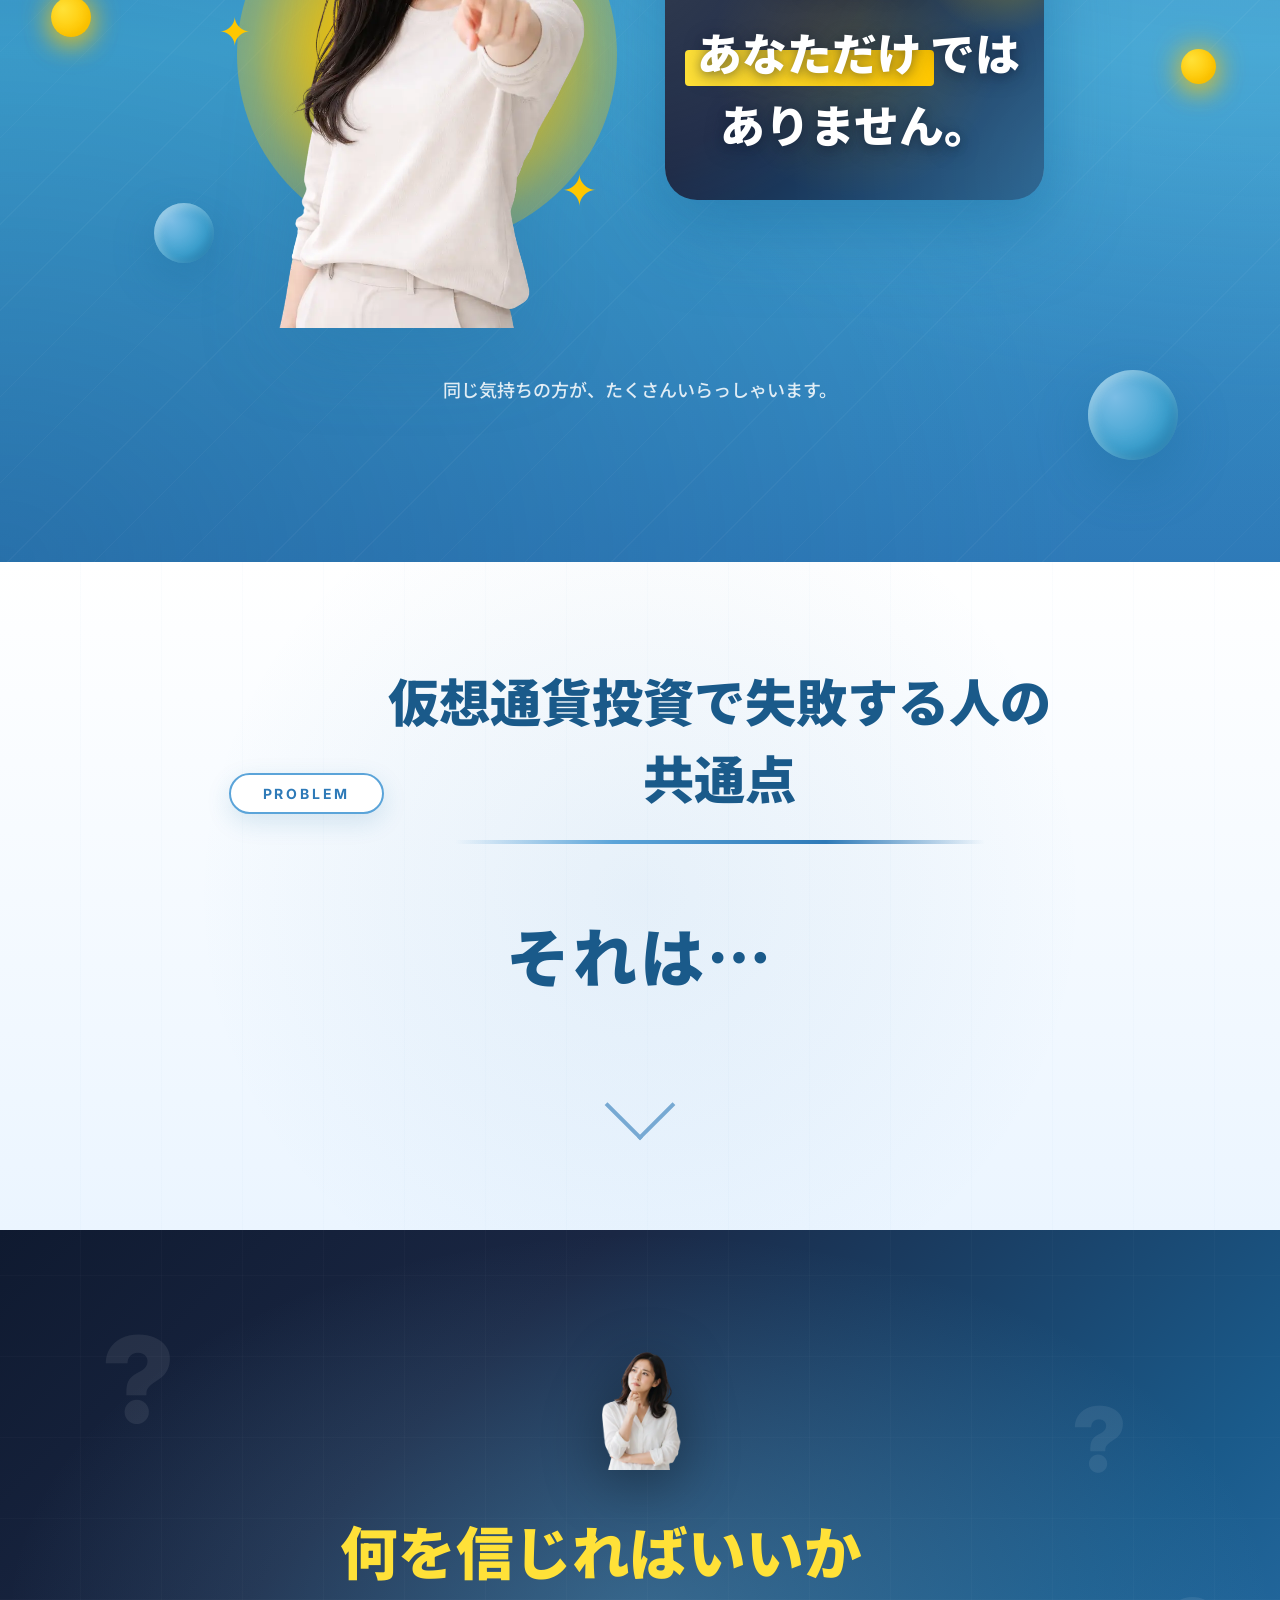
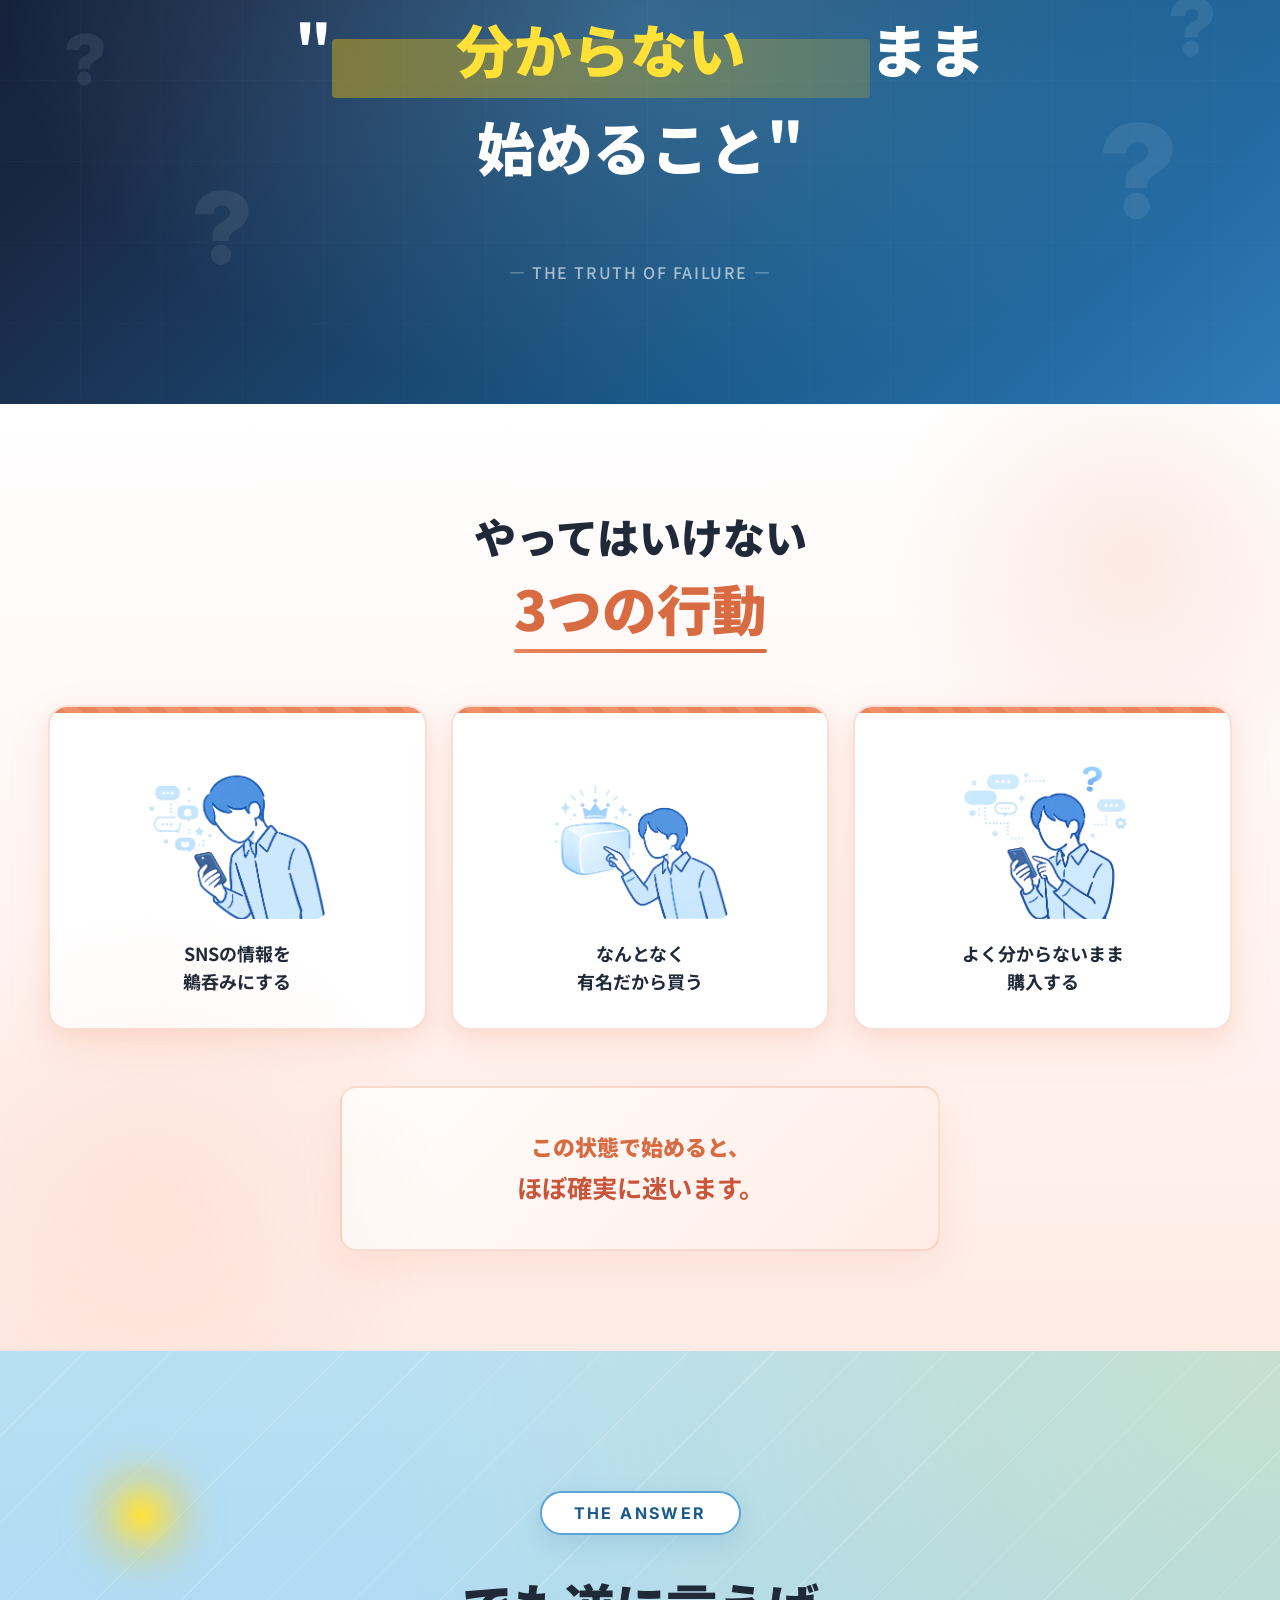
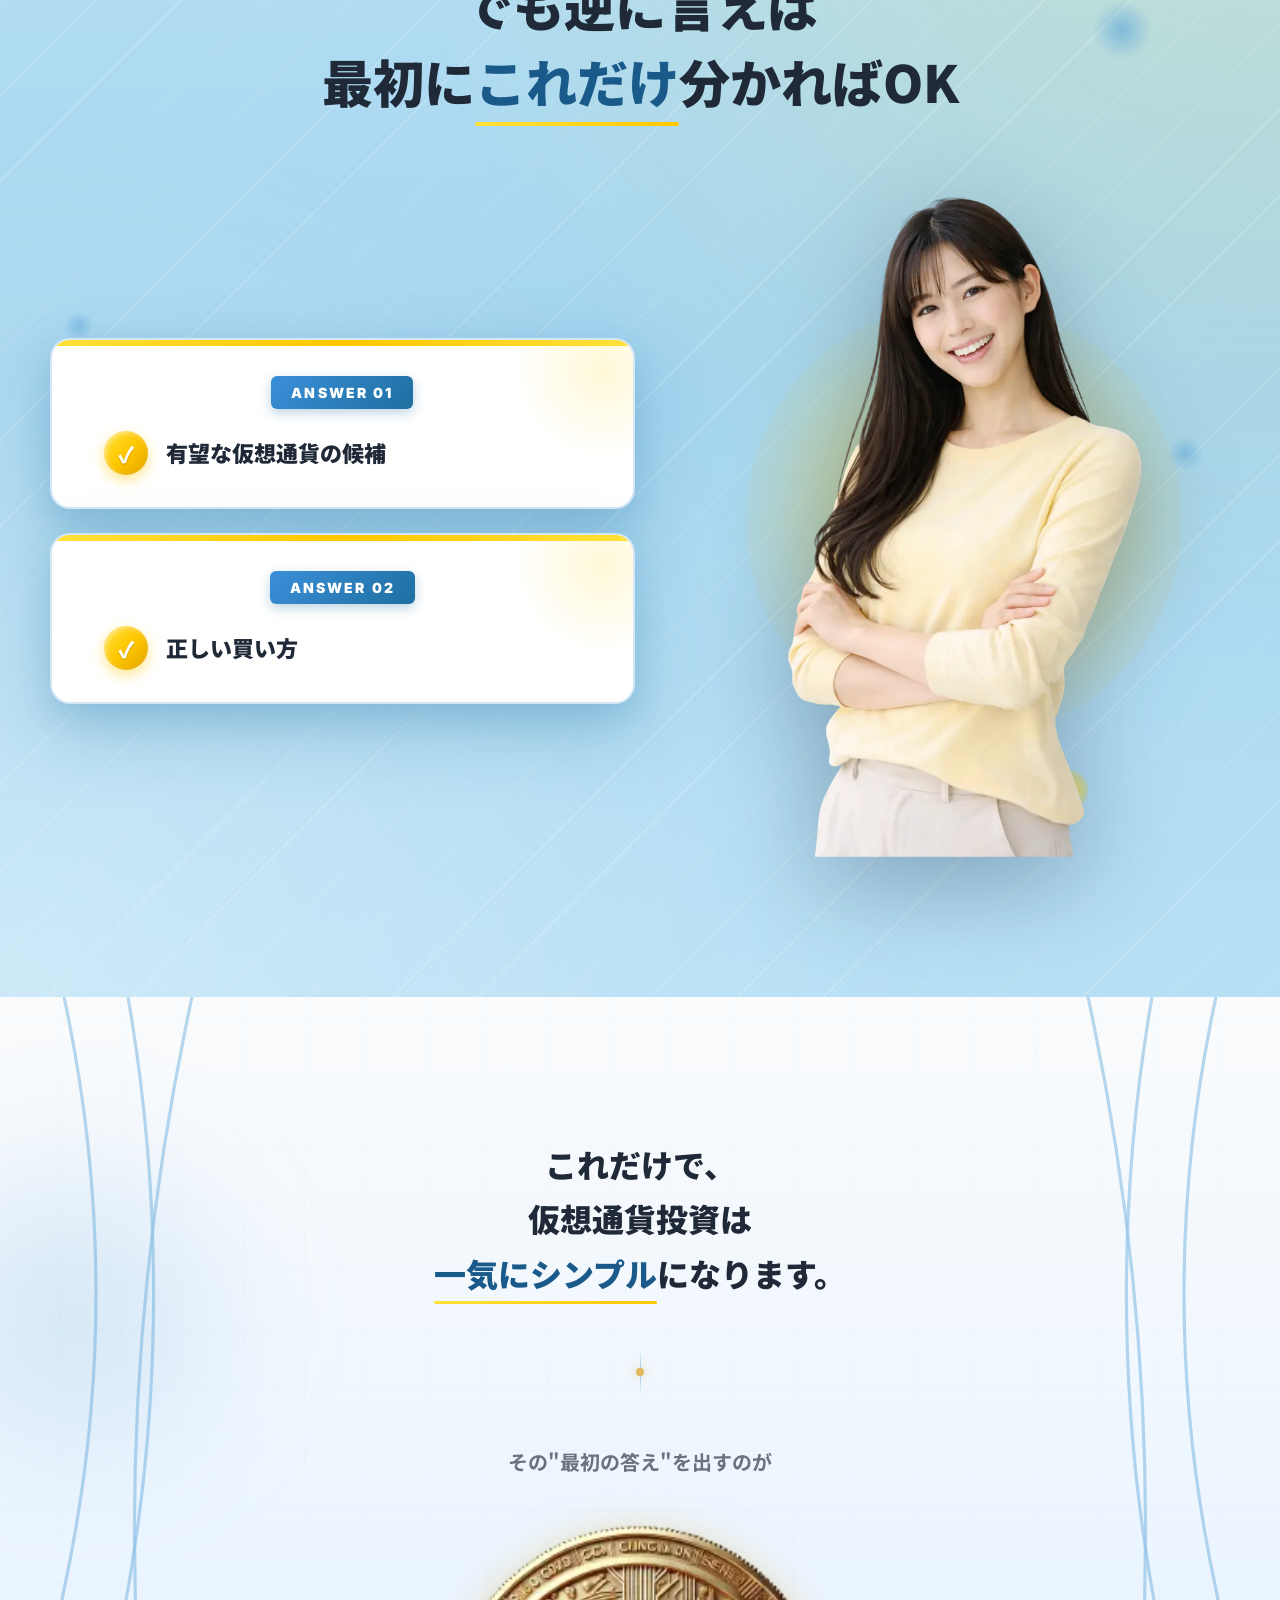
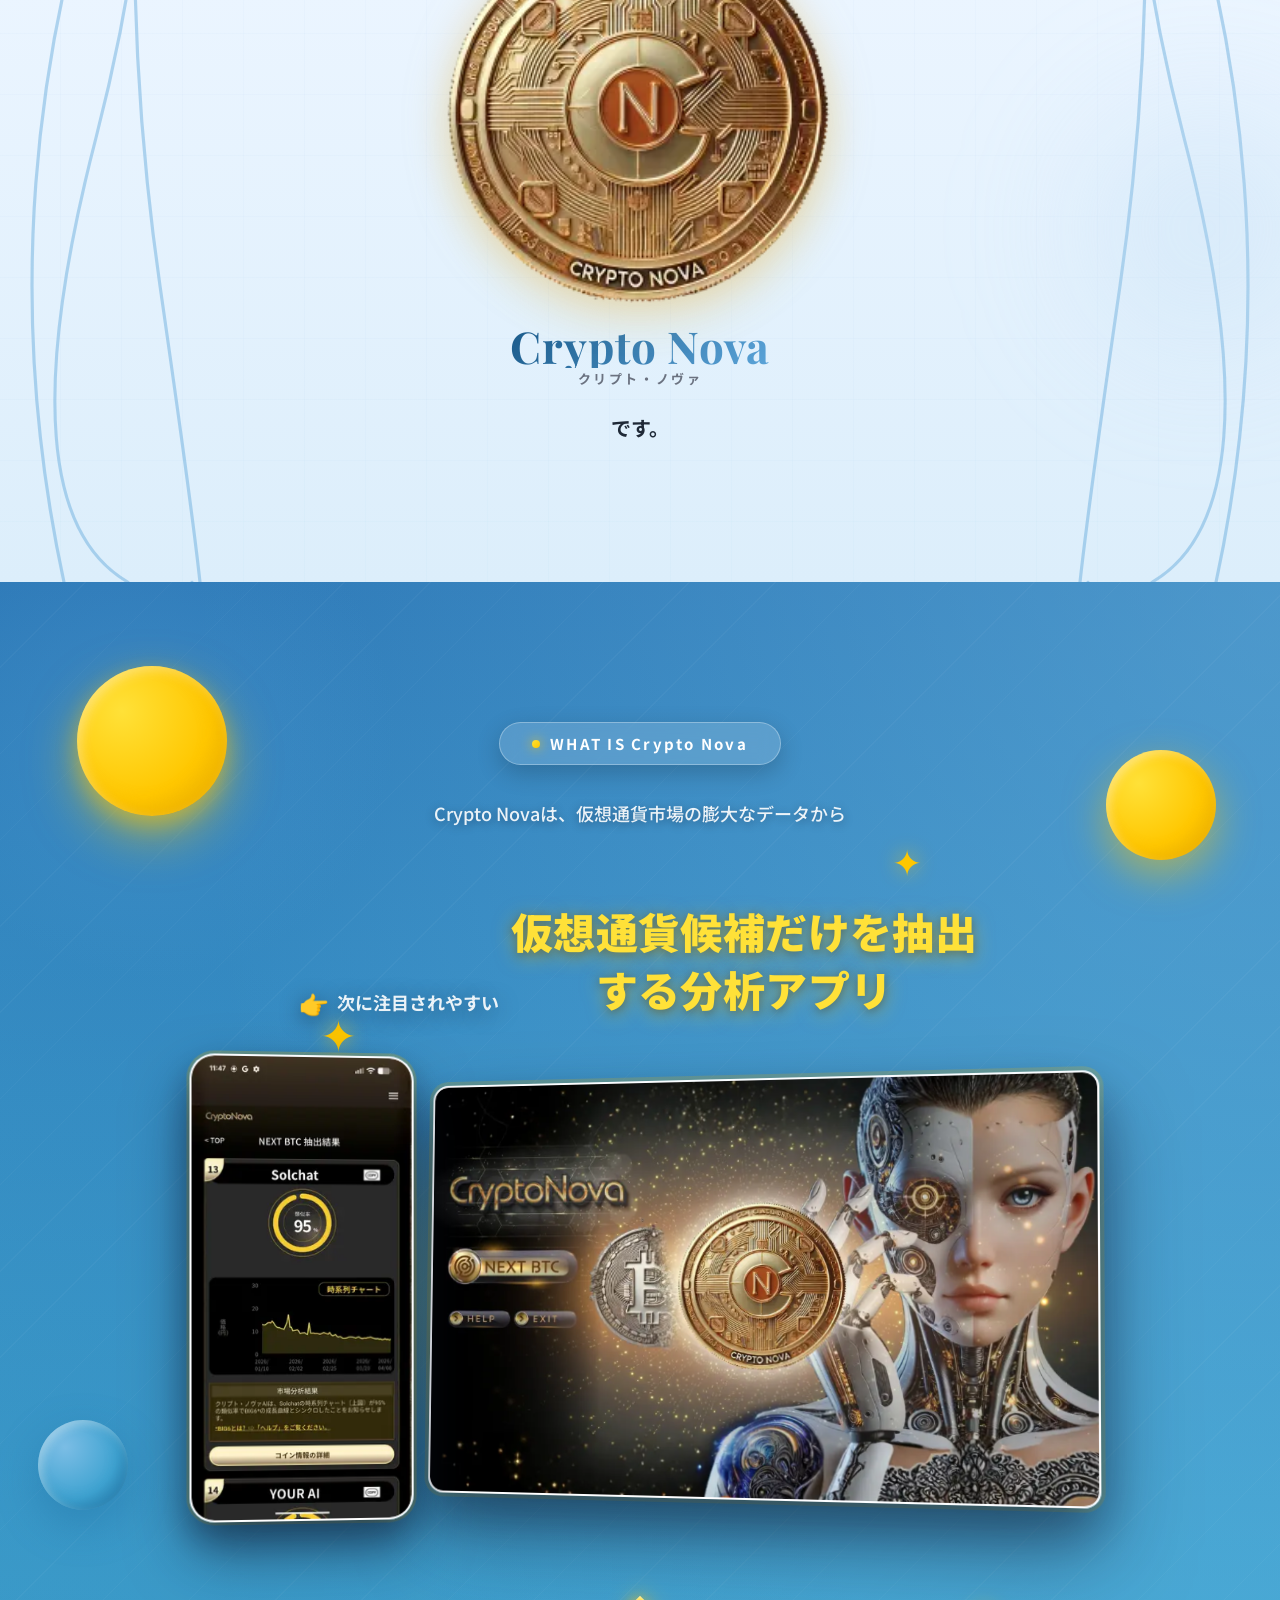
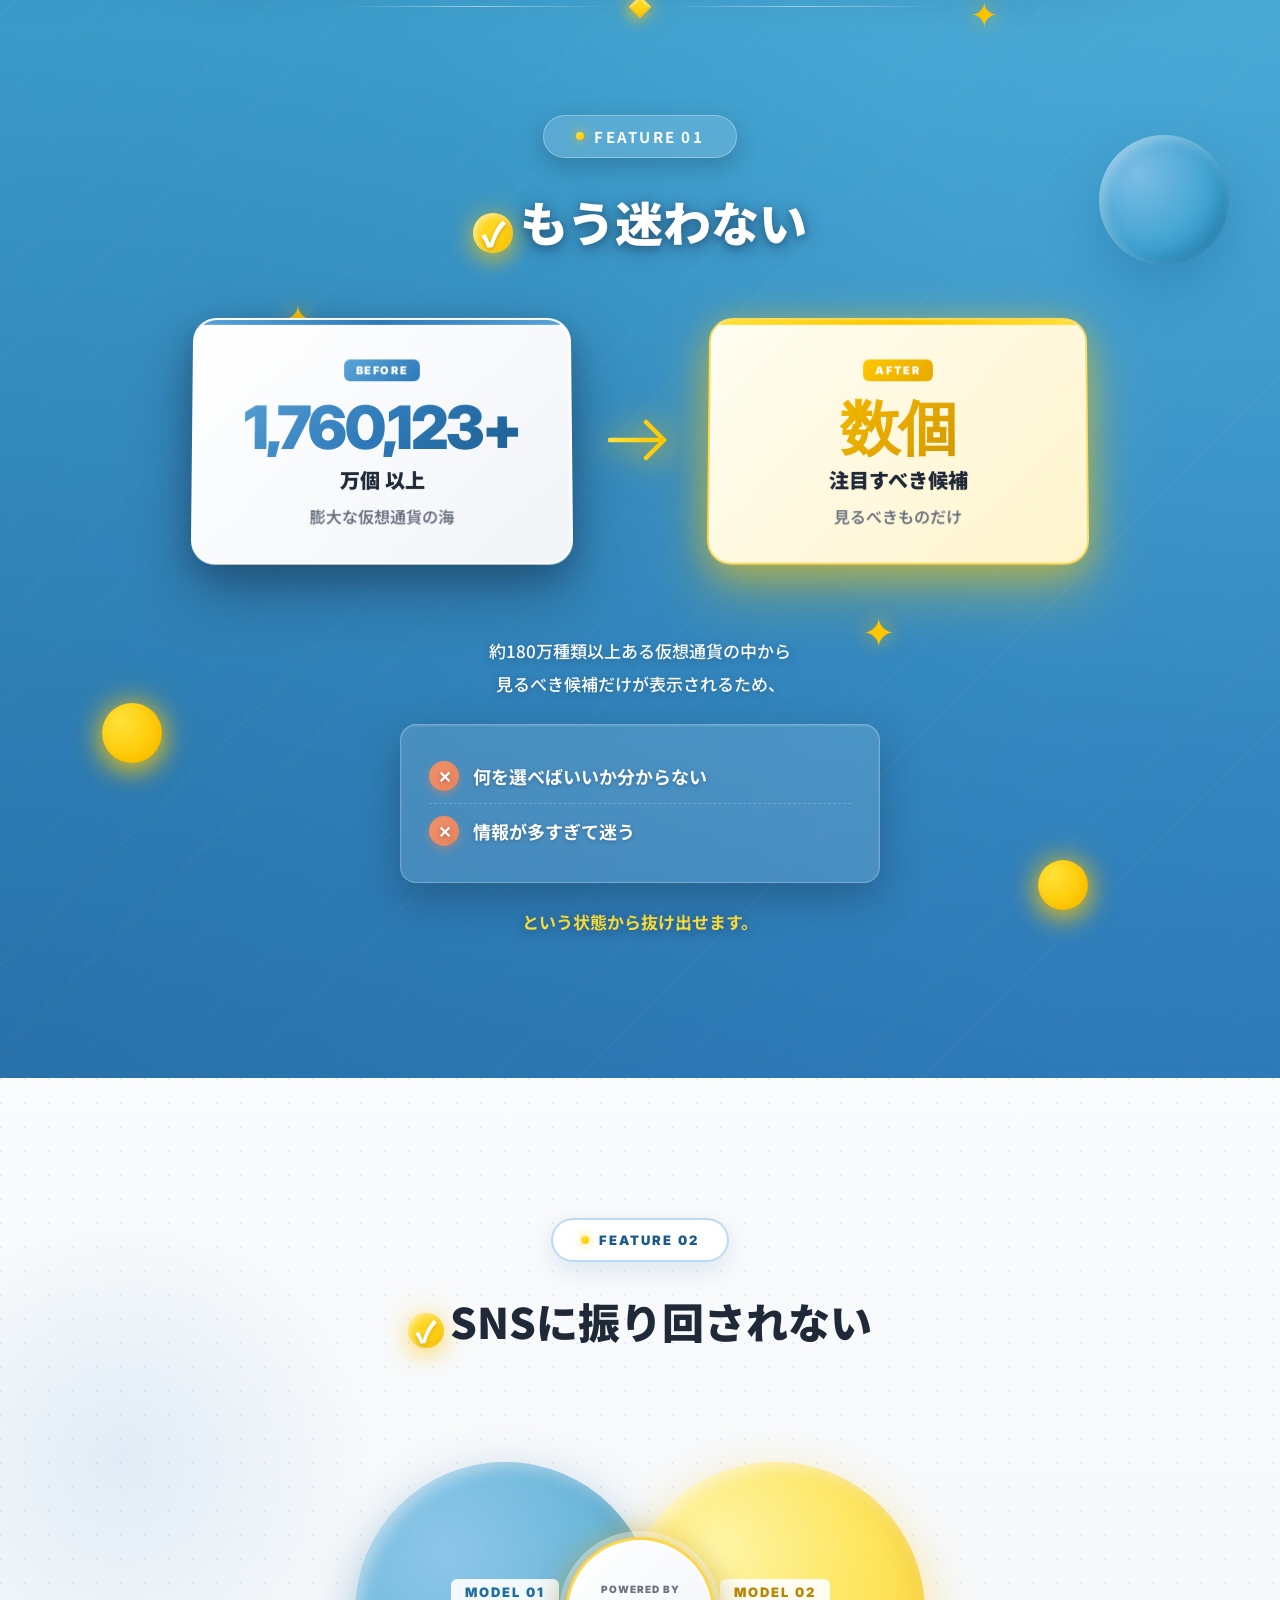
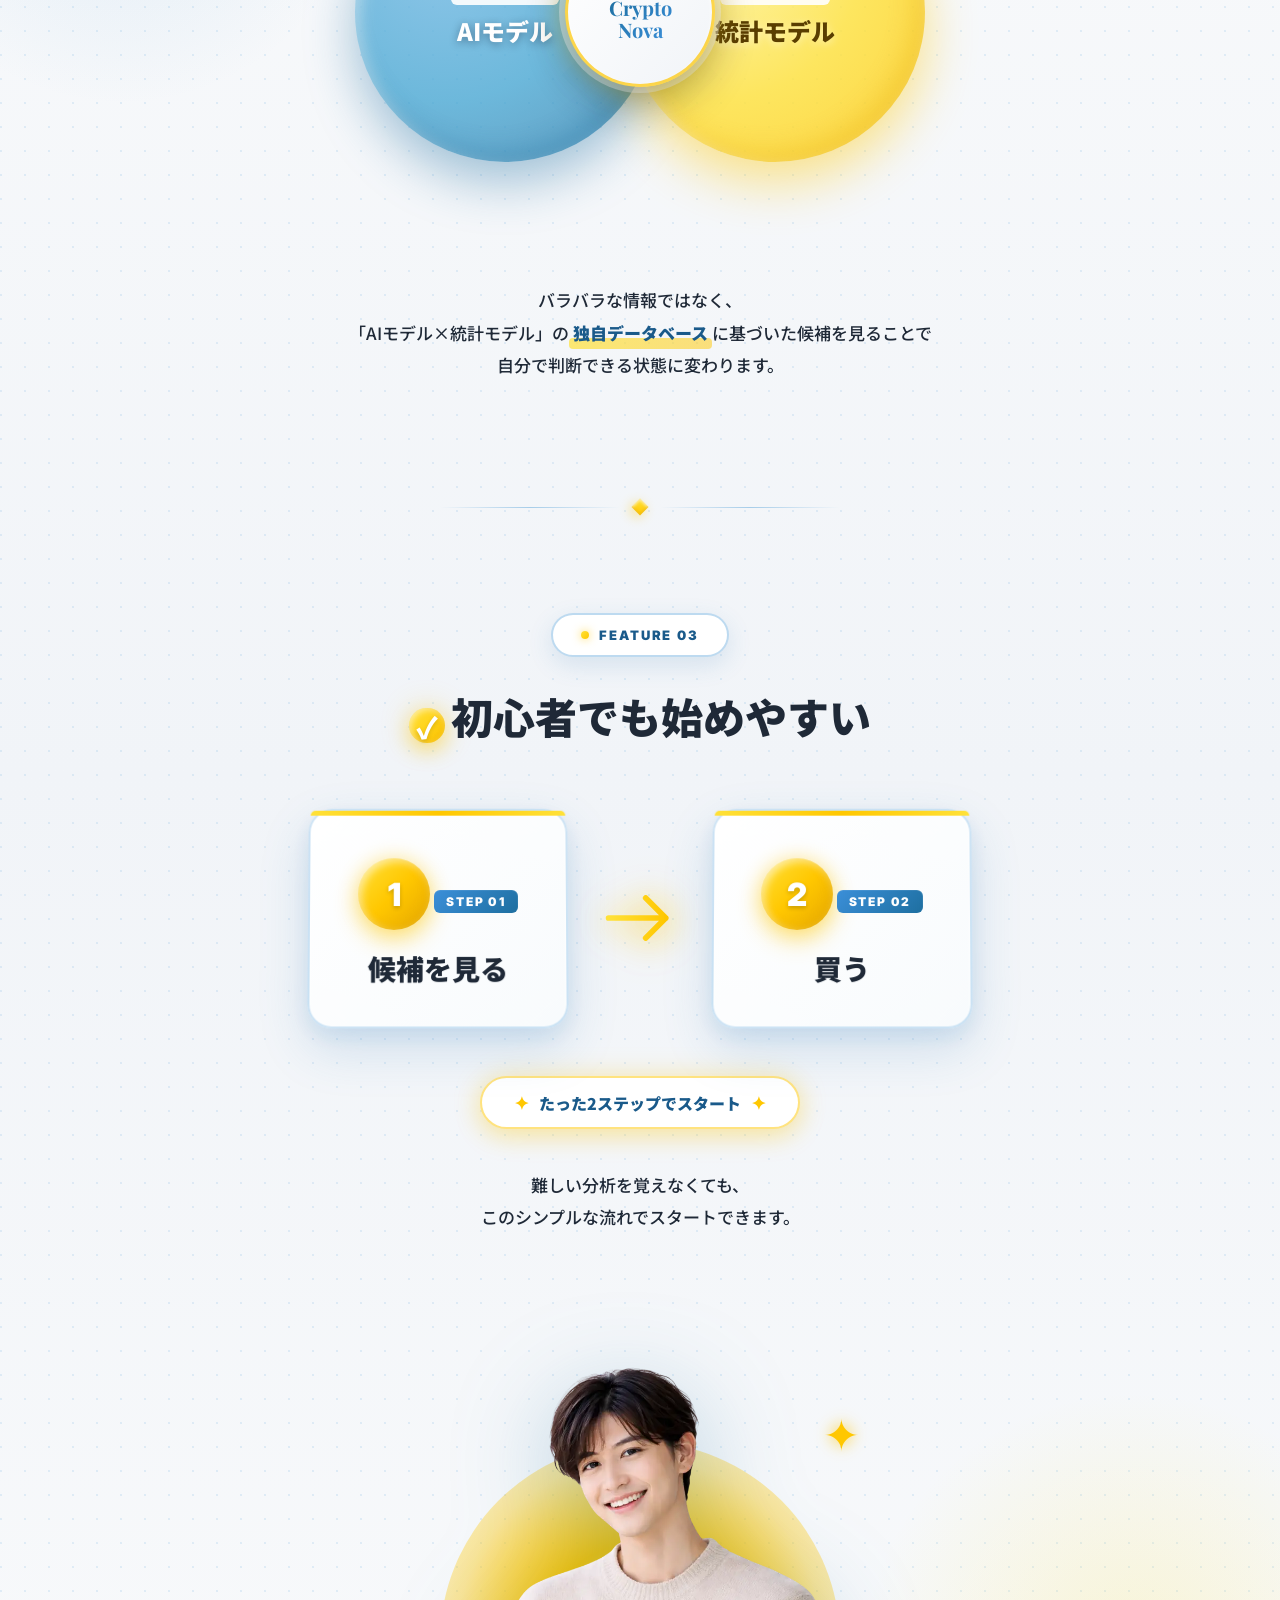
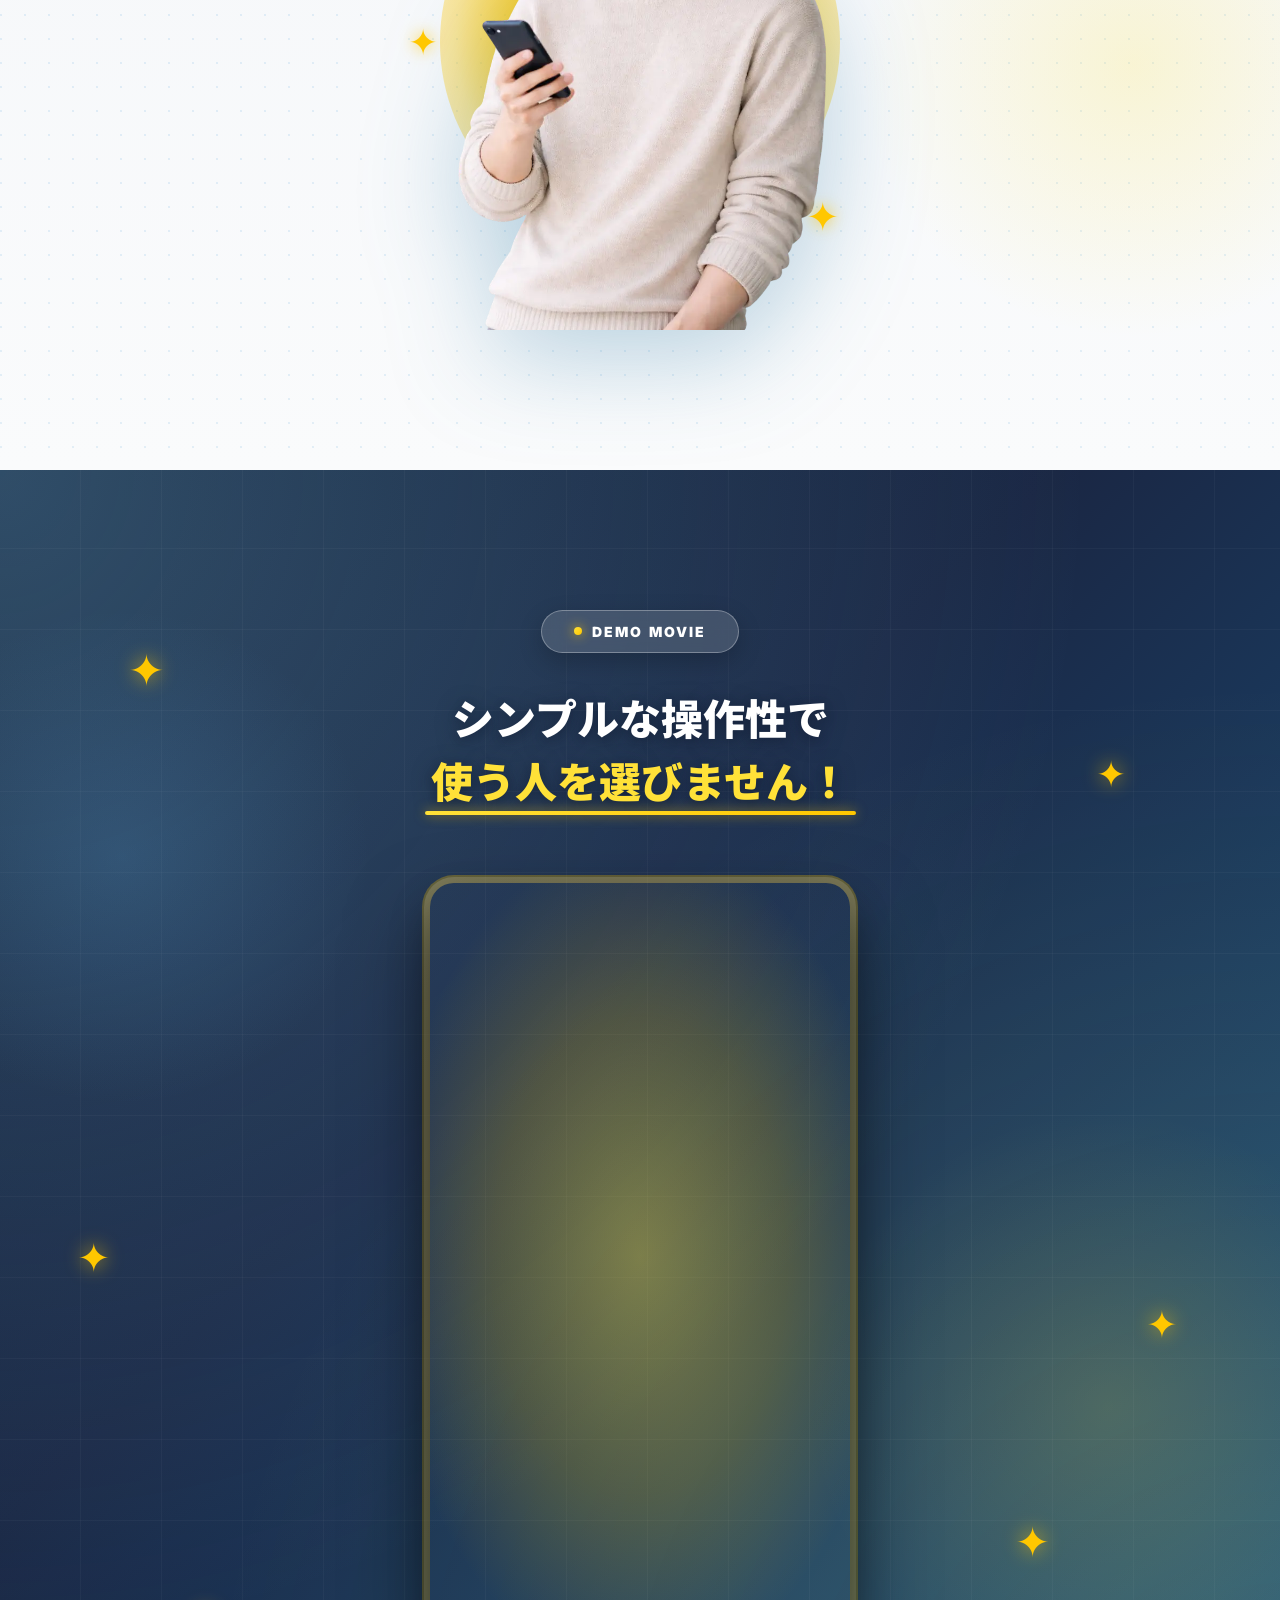
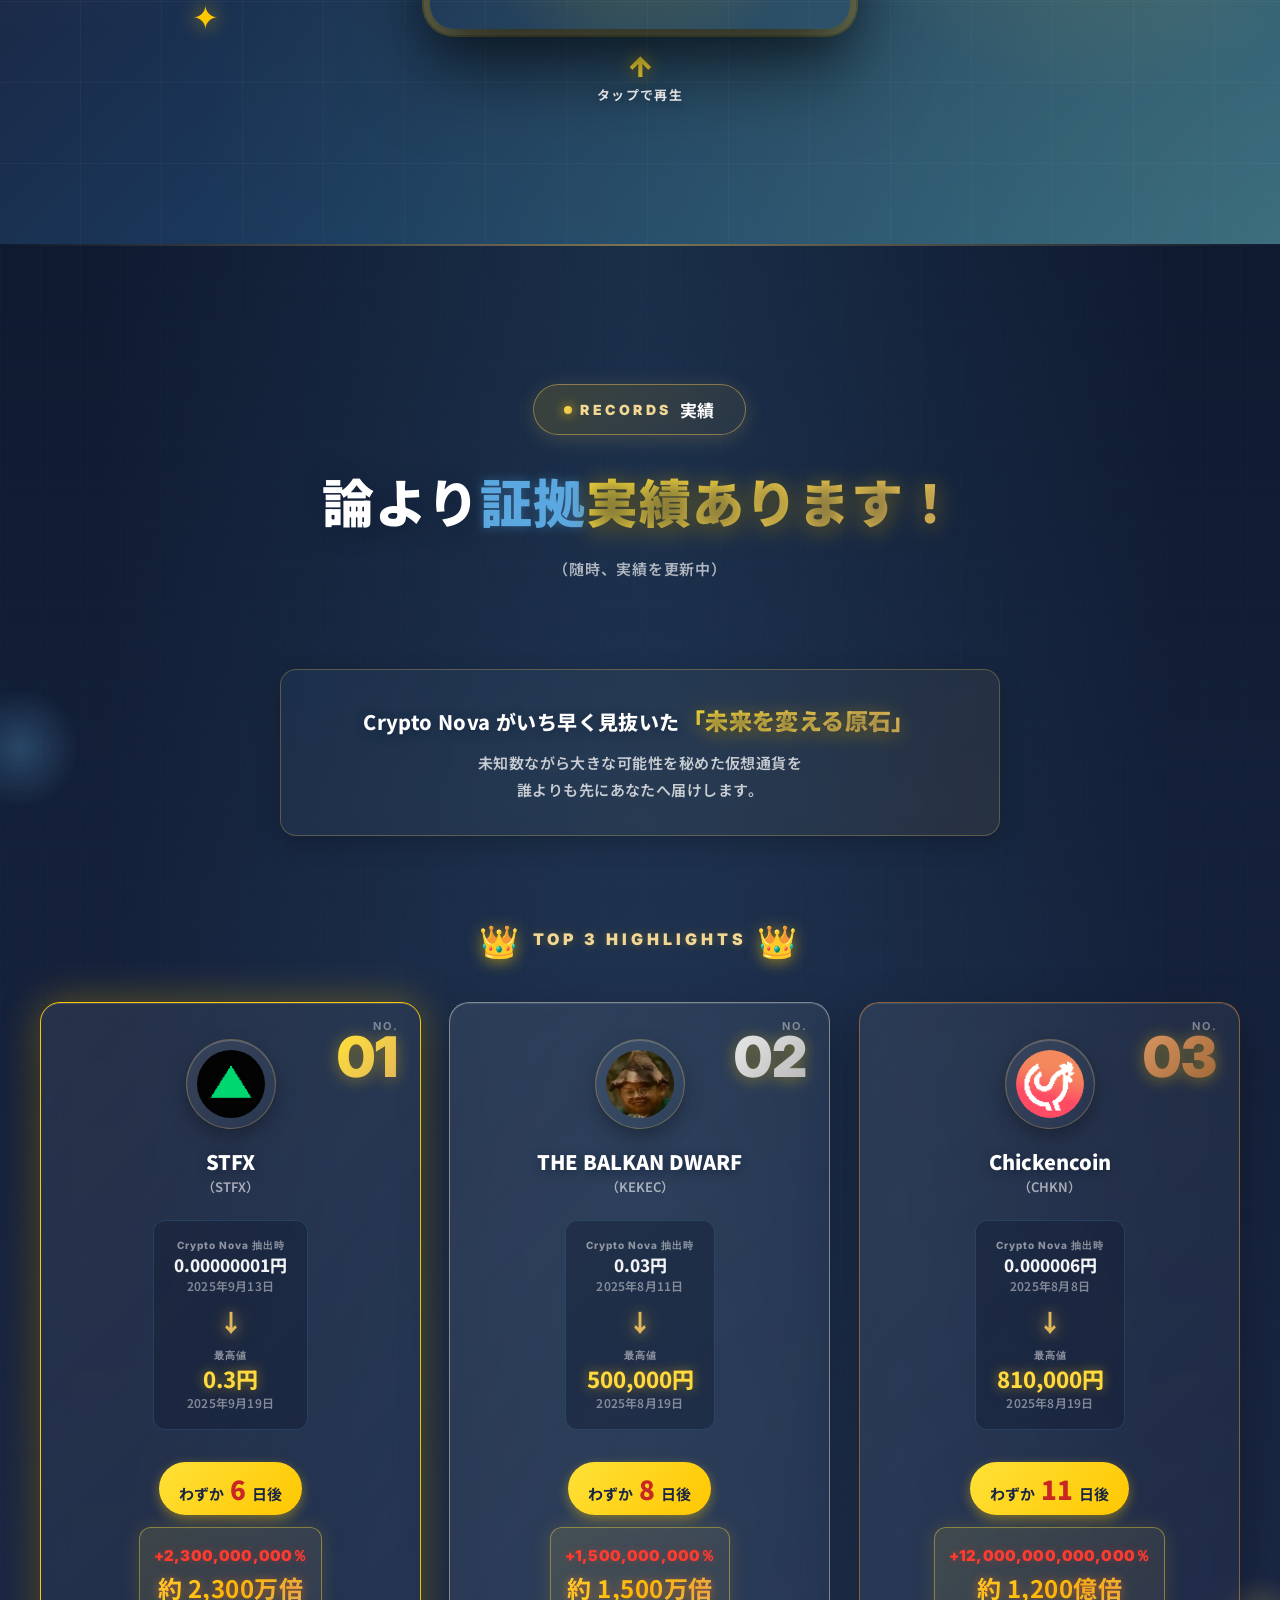
==== commit 2ea68751: "日数バッジ位置移動・中央配置" ====
--- a/index.html
+++ b/index.html
@@ -739,8 +739,8 @@
 </section>  
 
 <!-- ============================================
-     Section 17: 実績（論より証拠）- 修正版v2
-     クライアント様修正指示書 20260428 反映
+     Section 17: 実績（論より証拠）- v3
+     全カード「わずか〇日後」を最高値の下に移動
 ============================================ -->
 <section class="results" id="results">
 
@@ -769,11 +769,10 @@
         <span class="results__badge-label">RECORDS</span>
         <span class="results__badge-text">実績</span>
       </div>
-      <!-- ★ 修正②: 「論より証拠」の「証拠」をスカイブルーに、「。」削除、「エビデンス」削除 -->
       <h2 class="results__title">
-        論より<span class="results__title-evidence">証拠</span><br class="sp-only"><span class="results__title-accent">実績あります！</span>
-      </h2>
-      <p class="results__subtitle">（随時、実績を更新中）</p>
+  論より<span class="results__title-evidence">証拠</span><br class="sp-only"><span class="results__title-accent">実績あります！</span>
+</h2>
+<p class="results__subtitle">（随時、実績を更新中）</p>
     </div>
 
     <!-- 冒頭メッセージ -->
@@ -804,8 +803,6 @@
             <span class="results__top3-rank-label">NO.</span>
             <span class="results__top3-rank-num">01</span>
           </div>
-          <!-- ★ 修正③: 「わずか〇日後」をコイン名の上に移動 -->
-          <div class="results__top3-days">わずか<span class="results__top3-days-num">6</span>日後</div>
           <div class="results__top3-coin">
             <img src="coin_15.png" alt="STFX" class="results__top3-coin-img">
           </div>
@@ -826,6 +823,8 @@
               <span class="results__top3-price-date">2025年9月19日</span>
             </div>
           </div>
+          <!-- ★日数バッジを最高値の下に配置 -->
+          <div class="results__top3-days">わずか<span class="results__top3-days-num">6</span>日後</div>
           <div class="results__top3-growth">
             <div class="results__top3-growth-percent">+2,300,000,000％</div>
             <div class="results__top3-growth-multi">約 2,300万倍</div>
@@ -842,7 +841,6 @@
             <span class="results__top3-rank-label">NO.</span>
             <span class="results__top3-rank-num">02</span>
           </div>
-          <div class="results__top3-days">わずか<span class="results__top3-days-num">8</span>日後</div>
           <div class="results__top3-coin">
             <img src="coin_12.png" alt="THE BALKAN DWARF" class="results__top3-coin-img">
           </div>
@@ -863,6 +861,7 @@
               <span class="results__top3-price-date">2025年8月19日</span>
             </div>
           </div>
+          <div class="results__top3-days">わずか<span class="results__top3-days-num">8</span>日後</div>
           <div class="results__top3-growth">
             <div class="results__top3-growth-percent">+1,500,000,000％</div>
             <div class="results__top3-growth-multi">約 1,500万倍</div>
@@ -879,7 +878,6 @@
             <span class="results__top3-rank-label">NO.</span>
             <span class="results__top3-rank-num">03</span>
           </div>
-          <div class="results__top3-days">わずか<span class="results__top3-days-num">11</span>日後</div>
           <div class="results__top3-coin">
             <img src="coin_11.png" alt="Chickencoin" class="results__top3-coin-img">
           </div>
@@ -900,6 +898,7 @@
               <span class="results__top3-price-date">2025年8月19日</span>
             </div>
           </div>
+          <div class="results__top3-days">わずか<span class="results__top3-days-num">11</span>日後</div>
           <div class="results__top3-growth">
             <div class="results__top3-growth-percent">+12,000,000,000,000％</div>
             <div class="results__top3-growth-multi">約 1,200億倍</div>
@@ -925,7 +924,6 @@
     </div>
 
     <!-- グリッド（4位〜18位、ランキング表示なし） -->
-    <!-- ★修正④⑤⑥: コイン名と(シンボル)の間に改行、日数バッジ位置移動、上昇率と倍率の間に改行 -->
     <div class="results__grid">
 
       <!-- 4: Aegis Ai -->
@@ -935,7 +933,6 @@
           <span class="results__card-name-main">Aegis Ai</span>
           <span class="results__card-name-symbol">（AEGAS）</span>
         </div>
-        <div class="results__card-days">わずか<span class="results__card-days-num">15</span>日後</div>
         <div class="results__card-prices">
           <div class="results__card-price-block">
             <span class="results__card-price-label">Crypto Nova 抽出時</span>
@@ -949,6 +946,7 @@
             <span class="results__card-date">2025年12月11日</span>
           </div>
         </div>
+        <div class="results__card-days">わずか<span class="results__card-days-num">15</span>日後</div>
         <div class="results__card-growth">
           <span class="results__card-growth-percent">+50,000,000,000％</span>
           <span class="results__card-growth-multi">約5億倍</span>
@@ -966,7 +964,6 @@
           <span class="results__card-name-main">Midnight</span>
           <span class="results__card-name-symbol">（NIGHT）</span>
         </div>
-        <div class="results__card-days">わずか<span class="results__card-days-num">73</span>日後</div>
         <div class="results__card-prices">
           <div class="results__card-price-block">
             <span class="results__card-price-label">Crypto Nova 抽出時</span>
@@ -980,6 +977,7 @@
             <span class="results__card-date">2026年1月4日</span>
           </div>
         </div>
+        <div class="results__card-days">わずか<span class="results__card-days-num">73</span>日後</div>
         <div class="results__card-growth">
           <span class="results__card-growth-percent">+2,000,000％</span>
           <span class="results__card-growth-multi">約2万倍</span>
@@ -997,7 +995,6 @@
           <span class="results__card-name-main">MyMetaTrader</span>
           <span class="results__card-name-symbol">（MMT）</span>
         </div>
-        <div class="results__card-days">わずか<span class="results__card-days-num">82</span>日後</div>
         <div class="results__card-prices">
           <div class="results__card-price-block">
             <span class="results__card-price-label">Crypto Nova 抽出時</span>
@@ -1011,6 +1008,7 @@
             <span class="results__card-date">2025年11月5日</span>
           </div>
         </div>
+        <div class="results__card-days">わずか<span class="results__card-days-num">82</span>日後</div>
         <div class="results__card-growth">
           <span class="results__card-growth-percent">+1,700,000％</span>
           <span class="results__card-growth-multi">約1.7万倍</span>
@@ -1028,7 +1026,6 @@
           <span class="results__card-name-main">Hermes DAO</span>
           <span class="results__card-name-symbol">（HMX）</span>
         </div>
-        <div class="results__card-days">わずか<span class="results__card-days-num">93</span>日後</div>
         <div class="results__card-prices">
           <div class="results__card-price-block">
             <span class="results__card-price-label">Crypto Nova 抽出時</span>
@@ -1042,6 +1039,7 @@
             <span class="results__card-date">2025年10月22日</span>
           </div>
         </div>
+        <div class="results__card-days">わずか<span class="results__card-days-num">93</span>日後</div>
         <div class="results__card-growth">
           <span class="results__card-growth-percent">+59,000,000％</span>
           <span class="results__card-growth-multi">約59万倍</span>
@@ -1059,7 +1057,6 @@
           <span class="results__card-name-main">GAMA Coin</span>
           <span class="results__card-name-symbol">（GAMA）</span>
         </div>
-        <div class="results__card-days">わずか<span class="results__card-days-num">96</span>日後</div>
         <div class="results__card-prices">
           <div class="results__card-price-block">
             <span class="results__card-price-label">Crypto Nova 抽出時</span>
@@ -1073,13 +1070,14 @@
             <span class="results__card-date">2025年8月9日</span>
           </div>
         </div>
+        <div class="results__card-days">わずか<span class="results__card-days-num">96</span>日後</div>
         <div class="results__card-growth">
           <span class="results__card-growth-percent">+5,500,000％</span>
           <span class="results__card-growth-multi">約5.5万倍</span>
         </div>
         <button class="results__evidence-btn results__evidence-btn--small" data-evidence="evidence-03.png" aria-label="エビデンスを見る">
           <span class="results__evidence-icon">+</span>
-          <span class="results__evidence-text">エビデンス(数値の根拠)を見る</span>
+          <span class="results__evidence-text">エビデンス（数値の根拠）を見る</span>
         </button>
       </div>
 
@@ -1090,7 +1088,6 @@
           <span class="results__card-name-main">Trump MAGA</span>
           <span class="results__card-name-symbol">（MAGA）</span>
         </div>
-        <div class="results__card-days">わずか<span class="results__card-days-num">97</span>日後</div>
         <div class="results__card-prices">
           <div class="results__card-price-block">
             <span class="results__card-price-label">Crypto Nova 抽出時</span>
@@ -1104,6 +1101,7 @@
             <span class="results__card-date">2025年8月28日</span>
           </div>
         </div>
+        <div class="results__card-days">わずか<span class="results__card-days-num">97</span>日後</div>
         <div class="results__card-growth">
           <span class="results__card-growth-percent">+610,000,000,000％</span>
           <span class="results__card-growth-multi">約61億倍</span>
@@ -1121,7 +1119,6 @@
           <span class="results__card-name-main">GM Wagmi</span>
           <span class="results__card-name-symbol">（GM）</span>
         </div>
-        <div class="results__card-days"><span class="results__card-days-num">120</span>日後</div>
         <div class="results__card-prices">
           <div class="results__card-price-block">
             <span class="results__card-price-label">Crypto Nova 抽出時</span>
@@ -1135,6 +1132,7 @@
             <span class="results__card-date">2025年8月24日</span>
           </div>
         </div>
+        <div class="results__card-days"><span class="results__card-days-num">120</span>日後</div>
         <div class="results__card-growth">
           <span class="results__card-growth-percent">+230,000％</span>
           <span class="results__card-growth-multi">約2,300倍</span>
@@ -1152,7 +1150,6 @@
           <span class="results__card-name-main">TRUMP AI</span>
           <span class="results__card-name-symbol">（TRUMP）</span>
         </div>
-        <div class="results__card-days"><span class="results__card-days-num">161</span>日後</div>
         <div class="results__card-prices">
           <div class="results__card-price-block">
             <span class="results__card-price-label">Crypto Nova 抽出時</span>
@@ -1166,6 +1163,7 @@
             <span class="results__card-date">2026年3月24日</span>
           </div>
         </div>
+        <div class="results__card-days"><span class="results__card-days-num">161</span>日後</div>
         <div class="results__card-growth">
           <span class="results__card-growth-percent">+3,500,000,000,000,000％</span>
           <span class="results__card-growth-multi">約35兆倍</span>
@@ -1183,7 +1181,6 @@
           <span class="results__card-name-main">Elon Trump</span>
           <span class="results__card-name-symbol">（ET）</span>
         </div>
-        <div class="results__card-days"><span class="results__card-days-num">187</span>日後</div>
         <div class="results__card-prices">
           <div class="results__card-price-block">
             <span class="results__card-price-label">Crypto Nova 抽出時</span>
@@ -1197,6 +1194,7 @@
             <span class="results__card-date">2025年11月15日</span>
           </div>
         </div>
+        <div class="results__card-days"><span class="results__card-days-num">187</span>日後</div>
         <div class="results__card-growth">
           <span class="results__card-growth-percent">+24,500,000％</span>
           <span class="results__card-growth-multi">約24.5万倍</span>
@@ -1214,7 +1212,6 @@
           <span class="results__card-name-main">aRIA Currency</span>
           <span class="results__card-name-symbol">（RIA）</span>
         </div>
-        <div class="results__card-days"><span class="results__card-days-num">221</span>日後</div>
         <div class="results__card-prices">
           <div class="results__card-price-block">
             <span class="results__card-price-label">Crypto Nova 抽出時</span>
@@ -1228,6 +1225,7 @@
             <span class="results__card-date">2026年3月28日</span>
           </div>
         </div>
+        <div class="results__card-days"><span class="results__card-days-num">221</span>日後</div>
         <div class="results__card-growth">
           <span class="results__card-growth-percent">+11,000,000％</span>
           <span class="results__card-growth-multi">約11万倍</span>
@@ -1245,7 +1243,6 @@
           <span class="results__card-name-main">Matr1x</span>
           <span class="results__card-name-symbol">（MAX）</span>
         </div>
-        <div class="results__card-days"><span class="results__card-days-num">239</span>日後</div>
         <div class="results__card-prices">
           <div class="results__card-price-block">
             <span class="results__card-price-label">Crypto Nova 抽出時</span>
@@ -1259,6 +1256,7 @@
             <span class="results__card-date">2026年2月6日</span>
           </div>
         </div>
+        <div class="results__card-days"><span class="results__card-days-num">239</span>日後</div>
         <div class="results__card-growth">
           <span class="results__card-growth-percent">+1,300,000％</span>
           <span class="results__card-growth-multi">約1.3万倍</span>
@@ -1276,7 +1274,6 @@
           <span class="results__card-name-main">HARRIS DOGS</span>
           <span class="results__card-name-symbol">（DOGS）</span>
         </div>
-        <div class="results__card-days"><span class="results__card-days-num">274</span>日後</div>
         <div class="results__card-prices">
           <div class="results__card-price-block">
             <span class="results__card-price-label">Crypto Nova 抽出時</span>
@@ -1290,6 +1287,7 @@
             <span class="results__card-date">2026年2月28日</span>
           </div>
         </div>
+        <div class="results__card-days"><span class="results__card-days-num">274</span>日後</div>
         <div class="results__card-growth">
           <span class="results__card-growth-percent">+7,000,000％</span>
           <span class="results__card-growth-multi">約7万倍</span>
@@ -1307,7 +1305,6 @@
           <span class="results__card-name-main">ETNA Network</span>
           <span class="results__card-name-symbol">（ETNA）</span>
         </div>
-        <div class="results__card-days"><span class="results__card-days-num">277</span>日後</div>
         <div class="results__card-prices">
           <div class="results__card-price-block">
             <span class="results__card-price-label">Crypto Nova 抽出時</span>
@@ -1321,6 +1318,7 @@
             <span class="results__card-date">2026年3月17日</span>
           </div>
         </div>
+        <div class="results__card-days"><span class="results__card-days-num">277</span>日後</div>
         <div class="results__card-growth">
           <span class="results__card-growth-percent">+560,000,000％</span>
           <span class="results__card-growth-multi">約560万倍</span>
@@ -1338,7 +1336,6 @@
           <span class="results__card-name-main">GameStop coin</span>
           <span class="results__card-name-symbol">（GME）</span>
         </div>
-        <div class="results__card-days"><span class="results__card-days-num">291</span>日後</div>
         <div class="results__card-prices">
           <div class="results__card-price-block">
             <span class="results__card-price-label">Crypto Nova 抽出時</span>
@@ -1352,6 +1349,7 @@
             <span class="results__card-date">2026年3月20日</span>
           </div>
         </div>
+        <div class="results__card-days"><span class="results__card-days-num">291</span>日後</div>
         <div class="results__card-growth">
           <span class="results__card-growth-percent">+3,200,000,000,000,000％</span>
           <span class="results__card-growth-multi">約3.2兆倍</span>
@@ -1369,7 +1367,6 @@
           <span class="results__card-name-main">President Donald J. Trump</span>
           <span class="results__card-name-symbol">（PDJT）</span>
         </div>
-        <div class="results__card-days"><span class="results__card-days-num">357</span>日後</div>
         <div class="results__card-prices">
           <div class="results__card-price-block">
             <span class="results__card-price-label">Crypto Nova 抽出時</span>
@@ -1383,6 +1380,7 @@
             <span class="results__card-date">2026年4月20日</span>
           </div>
         </div>
+        <div class="results__card-days"><span class="results__card-days-num">357</span>日後</div>
         <div class="results__card-growth">
           <span class="results__card-growth-percent">+290,000％</span>
           <span class="results__card-growth-multi">約2,900倍</span>
@@ -1408,9 +1406,7 @@
 </section>
 
 <!-- ============================================
-     エビデンス画像モーダル（拡大表示）- 修正版
-     ★修正⑦: ヒントテキスト変更
-     ★修正⑧: ピンチ拡大後、自由に上下左右移動可能
+     エビデンス画像モーダル（拡大表示）
 ============================================ -->
 <div class="evidence-modal" id="evidenceModal" aria-hidden="true">
   <div class="evidence-modal__overlay" data-close-modal></div>
--- a/css/section-17-results.css
+++ b/css/section-17-results.css
@@ -1627,4 +1627,42 @@
   .results__evidence-label {
     font-size: 13px;
   }
+}
+/* 修正②: 「証拠」をスカイブルーに */
+.results__title-evidence {
+  color: #5BA8E0;
+  text-shadow: 0 0 12px rgba(91, 168, 224, 0.4);
+}
+/* 黄色バッジとエビデンスボタンを中央配置 */
+.results__top3-card {
+  display: flex !important;
+  flex-direction: column !important;
+  align-items: center !important;
+}
+
+.results__top3-days {
+  display: inline-flex !important;
+  margin-left: auto !important;
+  margin-right: auto !important;
+  align-self: center !important;
+}
+
+.results__evidence-btn {
+  display: inline-flex !important;
+  margin-left: auto !important;
+  margin-right: auto !important;
+  align-self: center !important;
+}
+
+.results__card {
+  display: flex !important;
+  flex-direction: column !important;
+  align-items: center !important;
+}
+
+.results__card-days {
+  display: inline-flex !important;
+  margin-left: auto !important;
+  margin-right: auto !important;
+  align-self: center !important;
 }
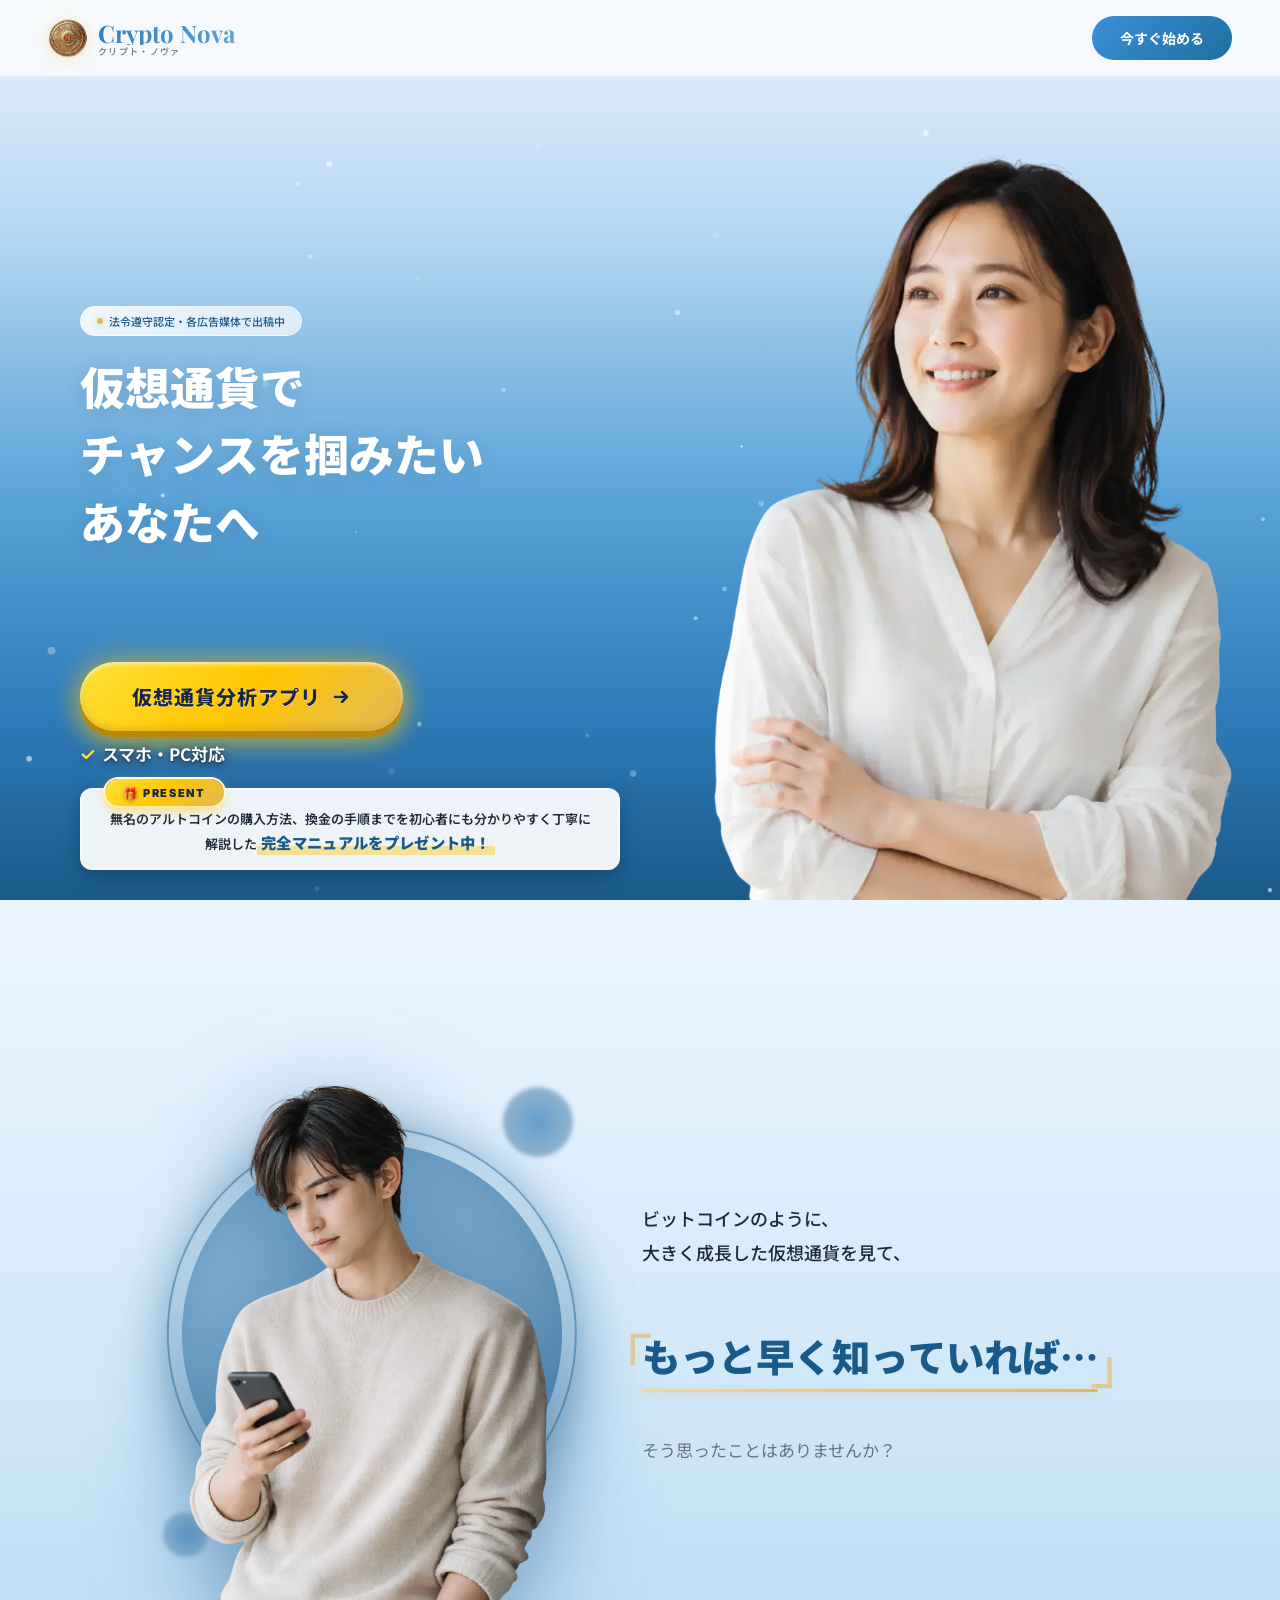
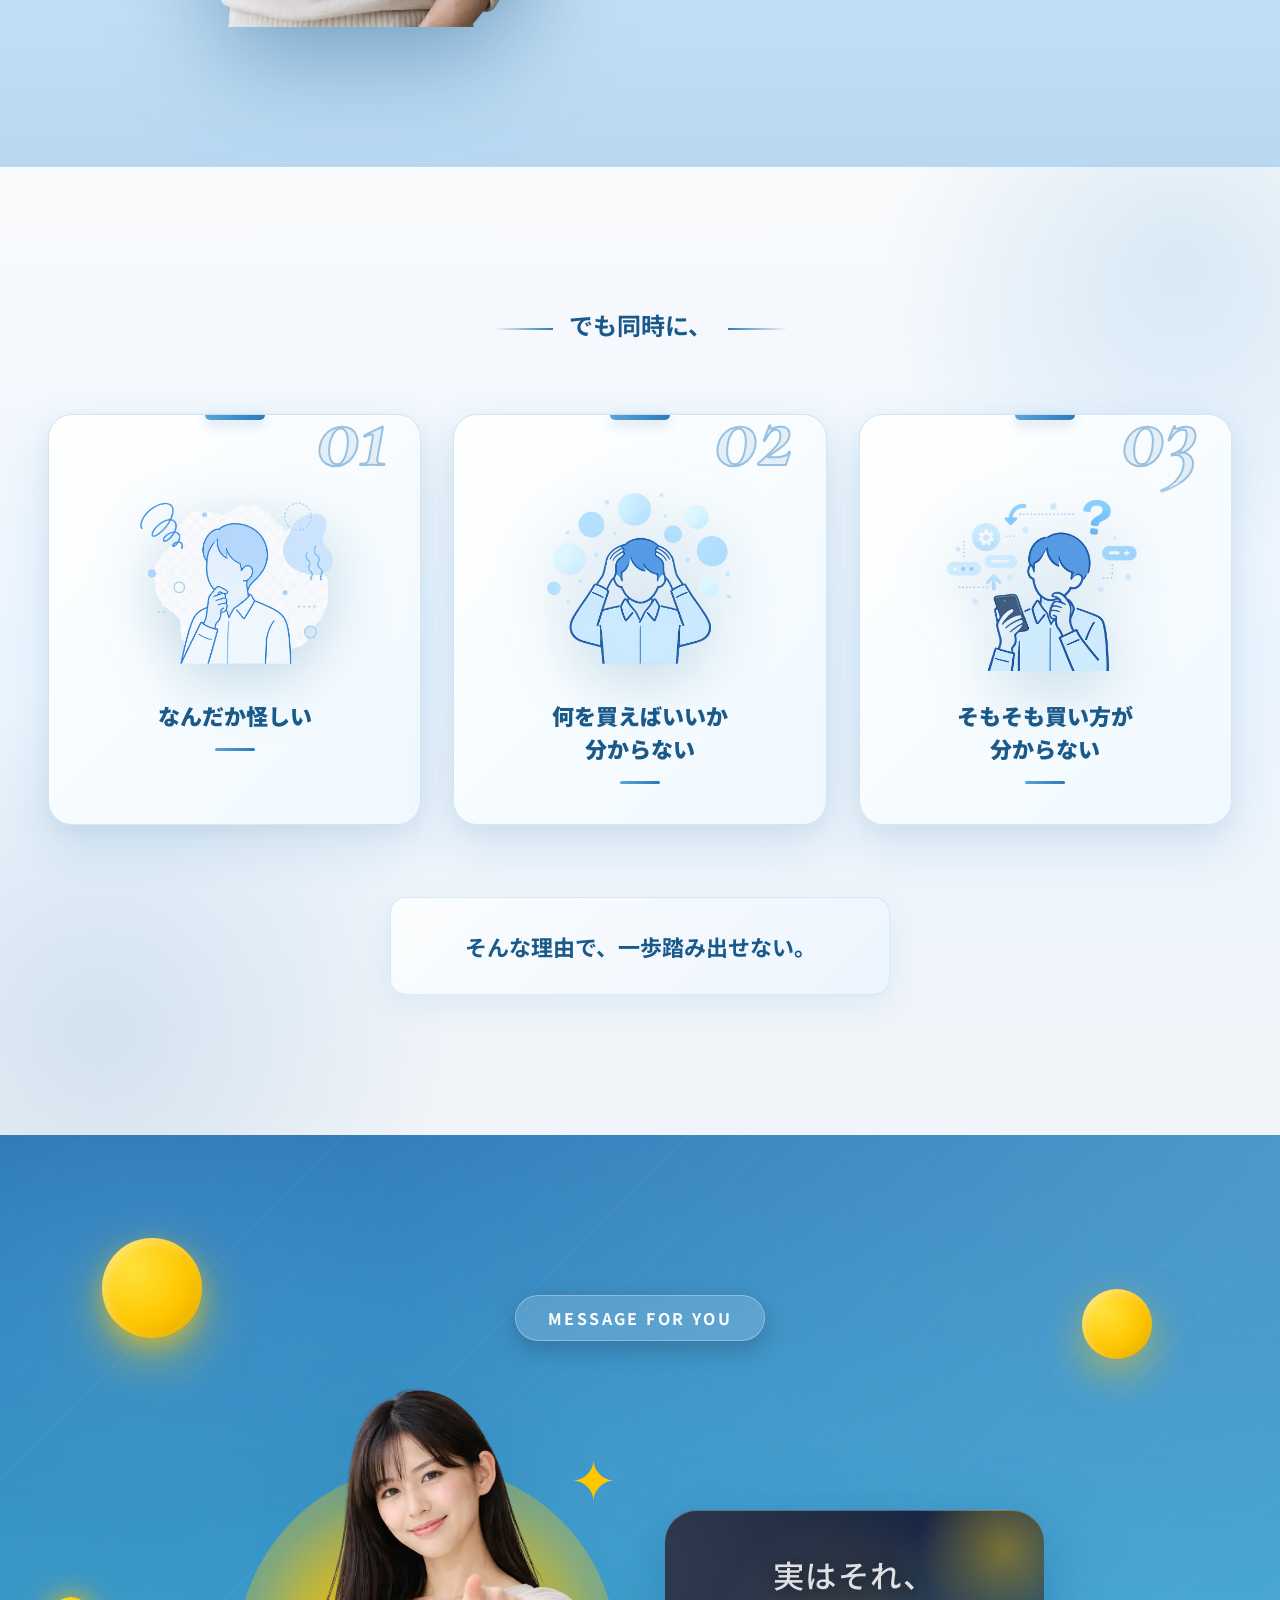
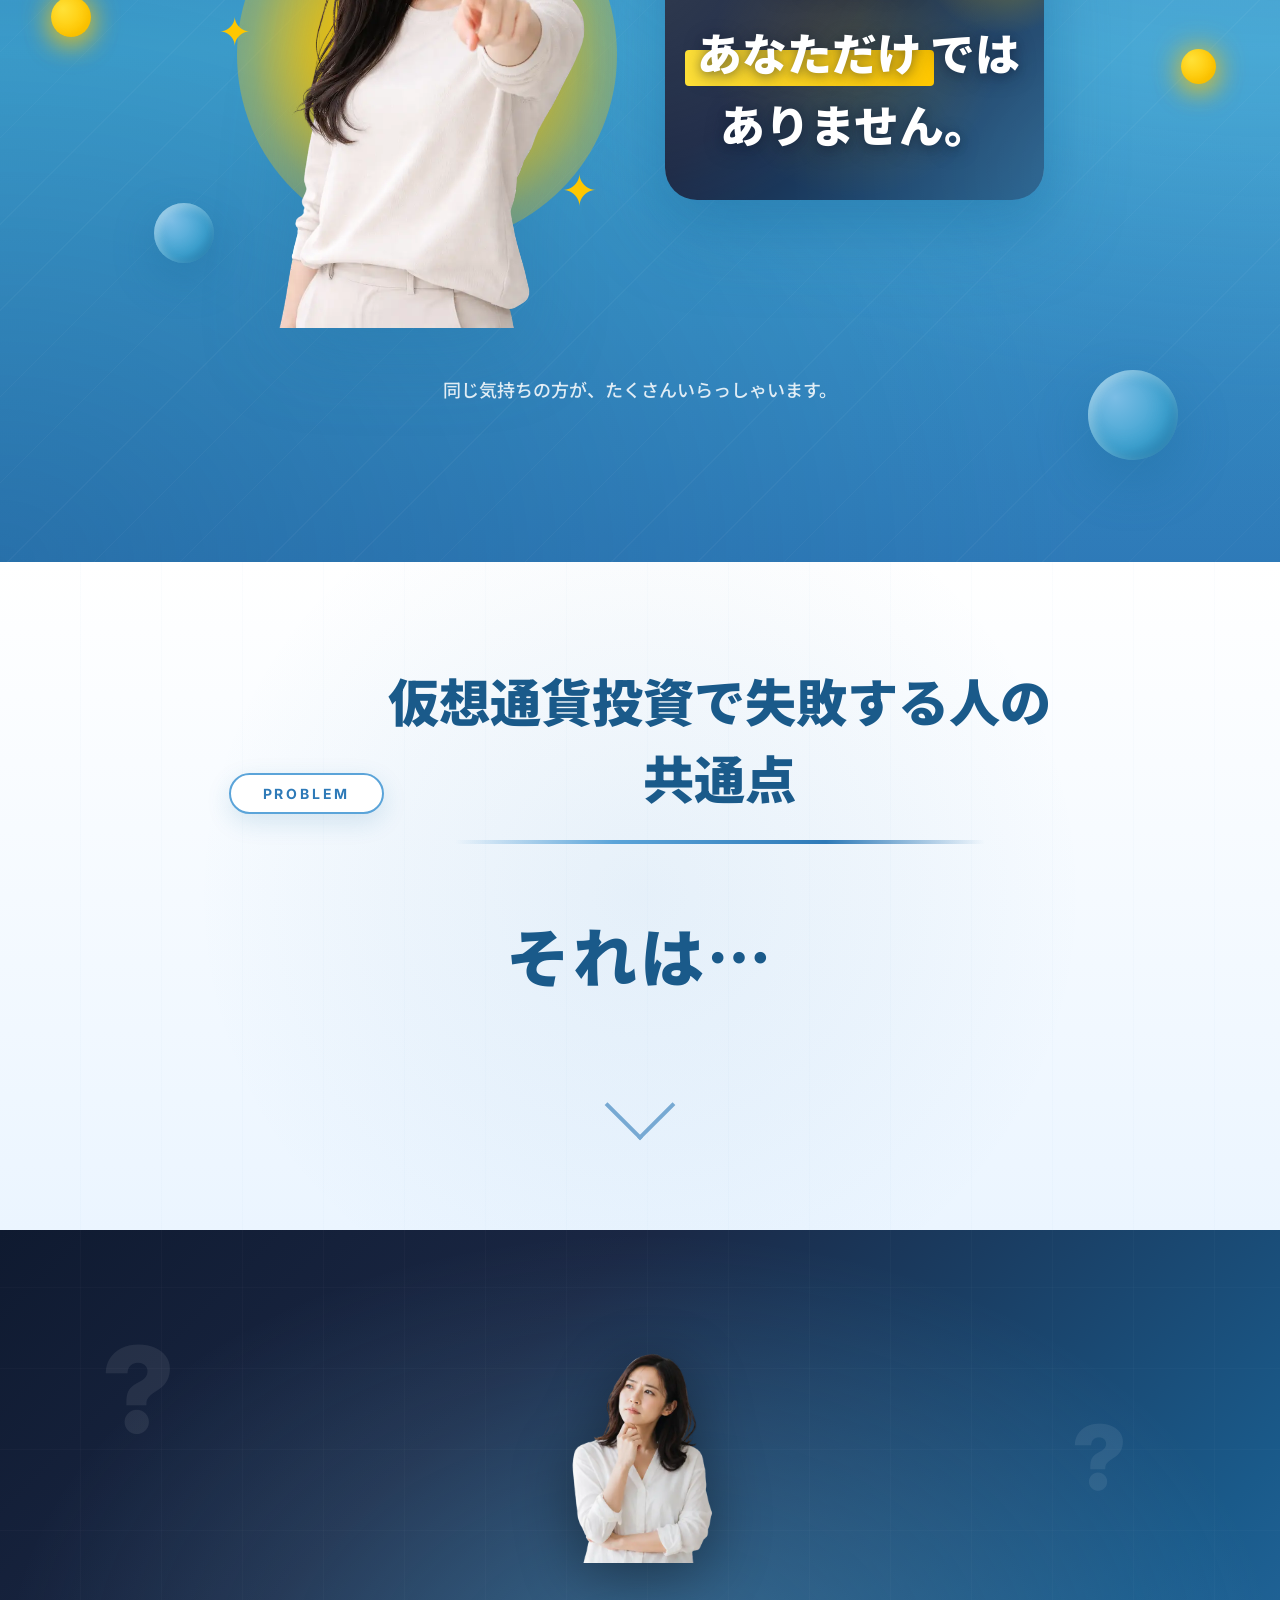
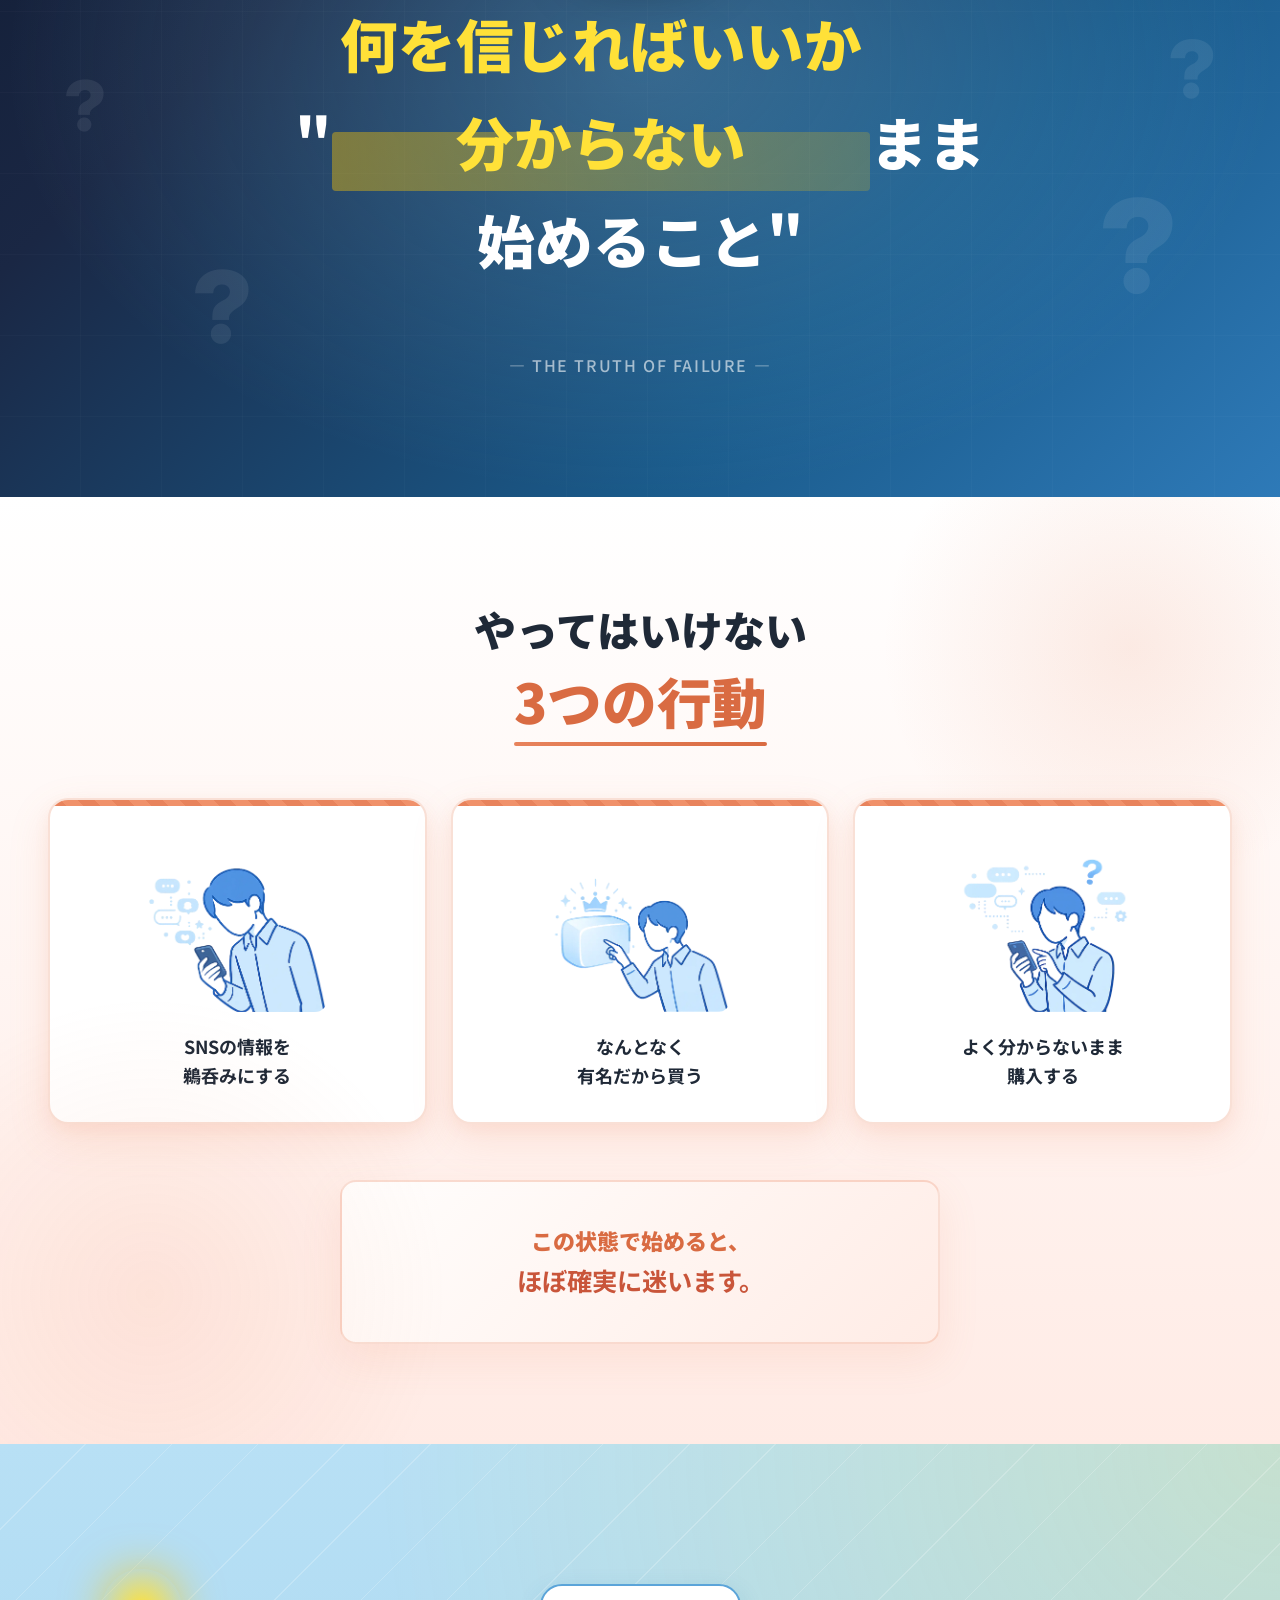
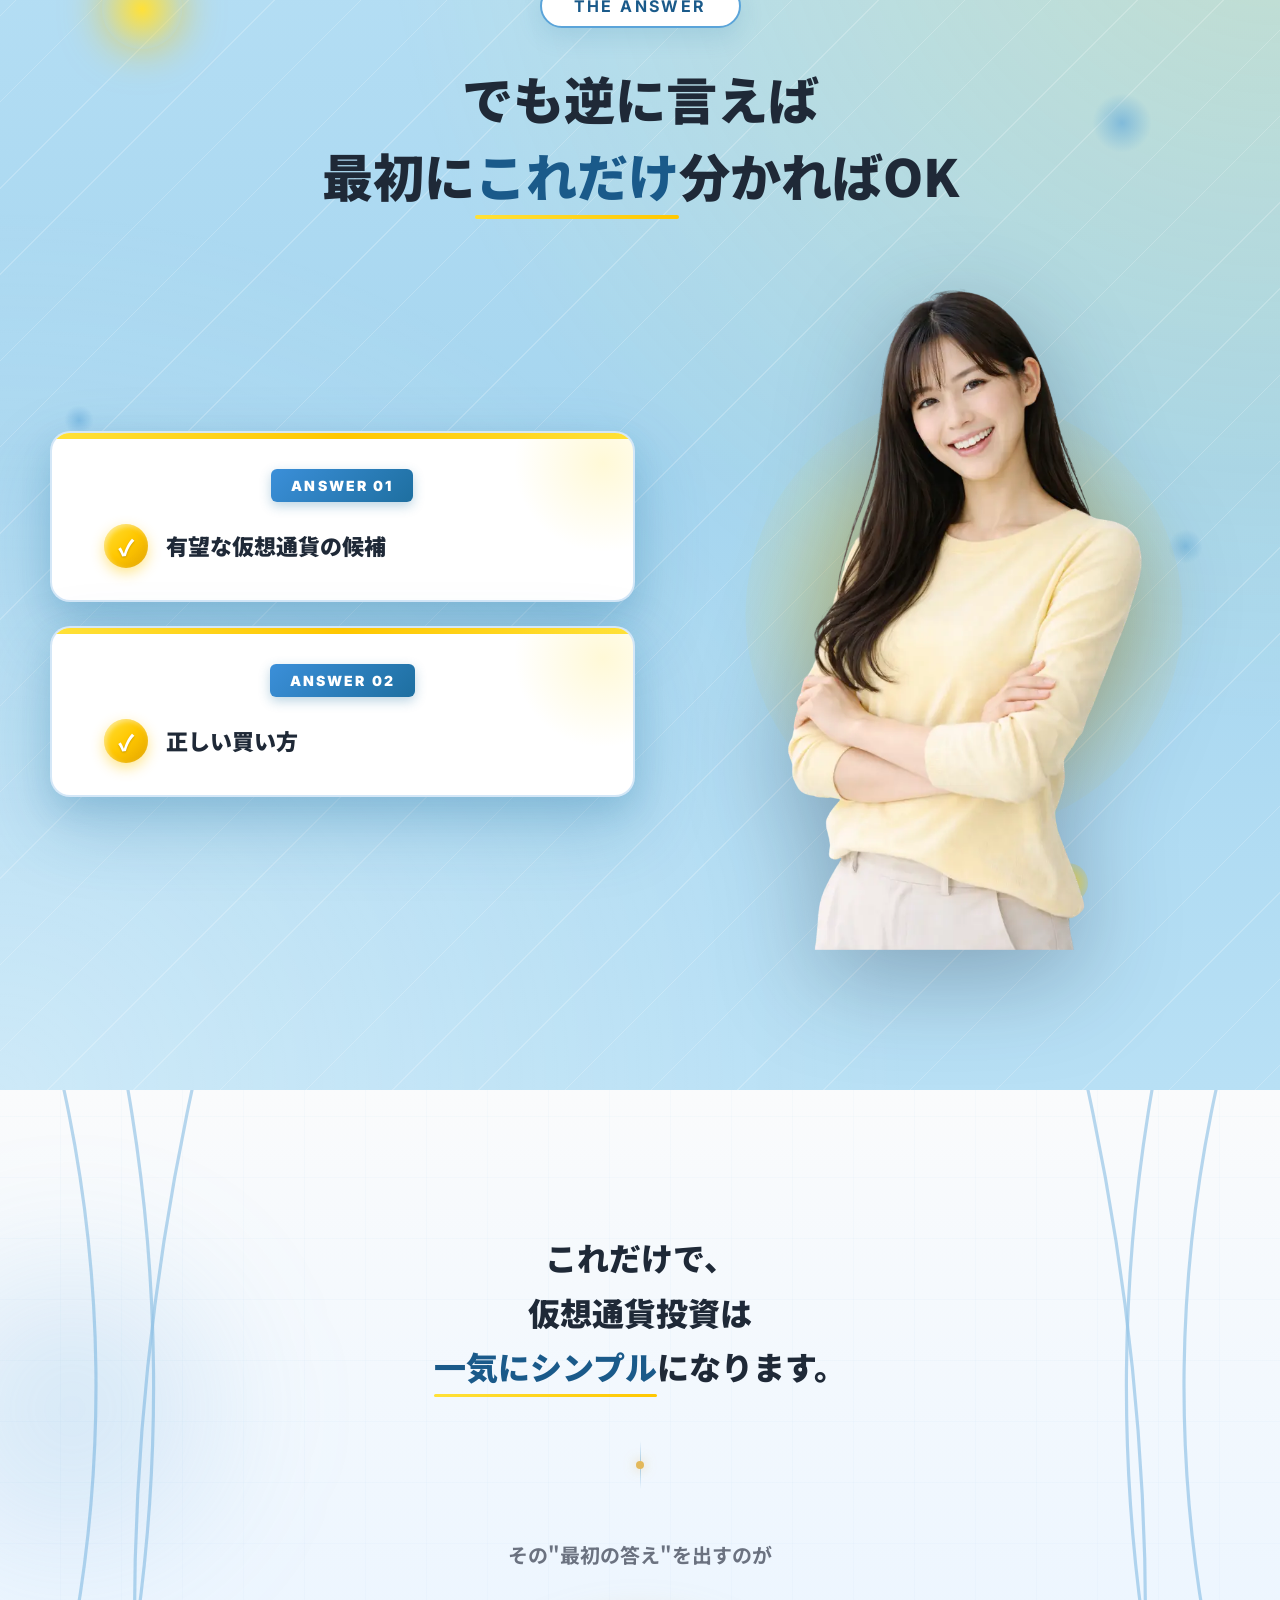
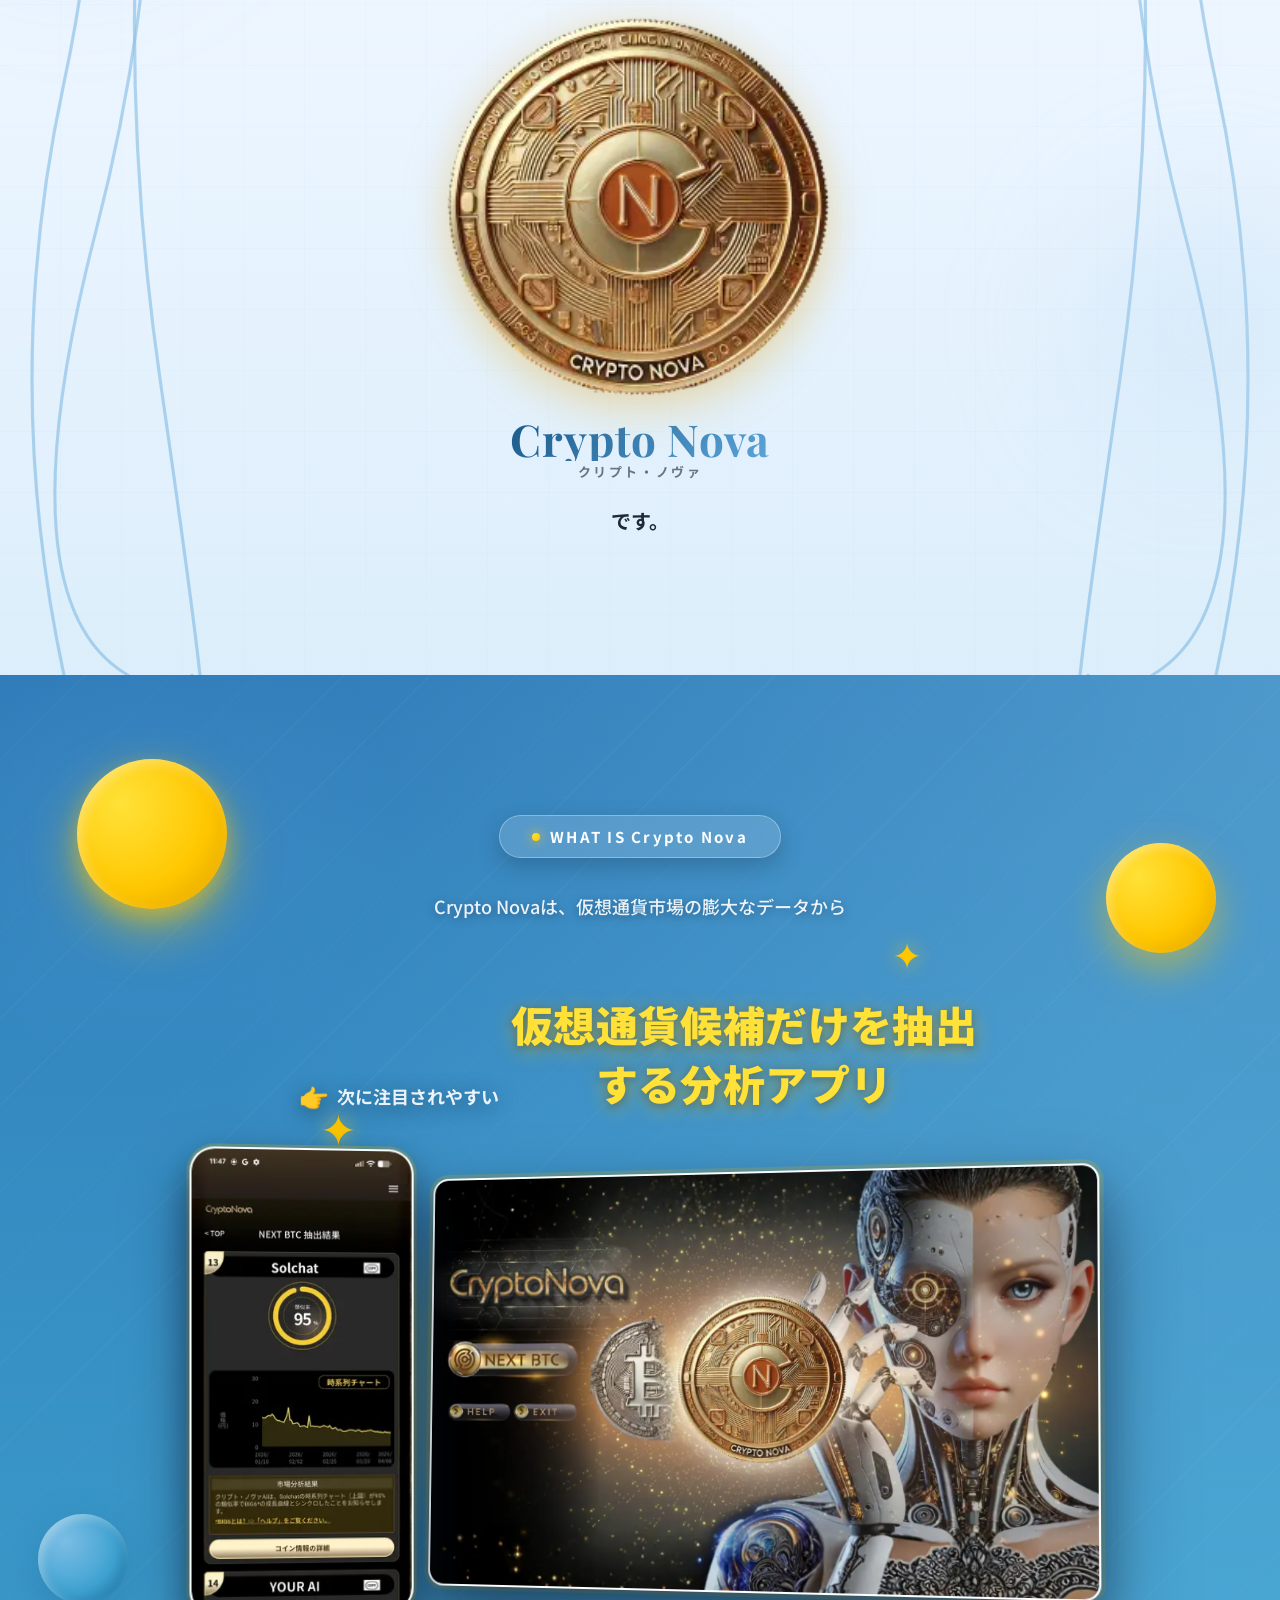
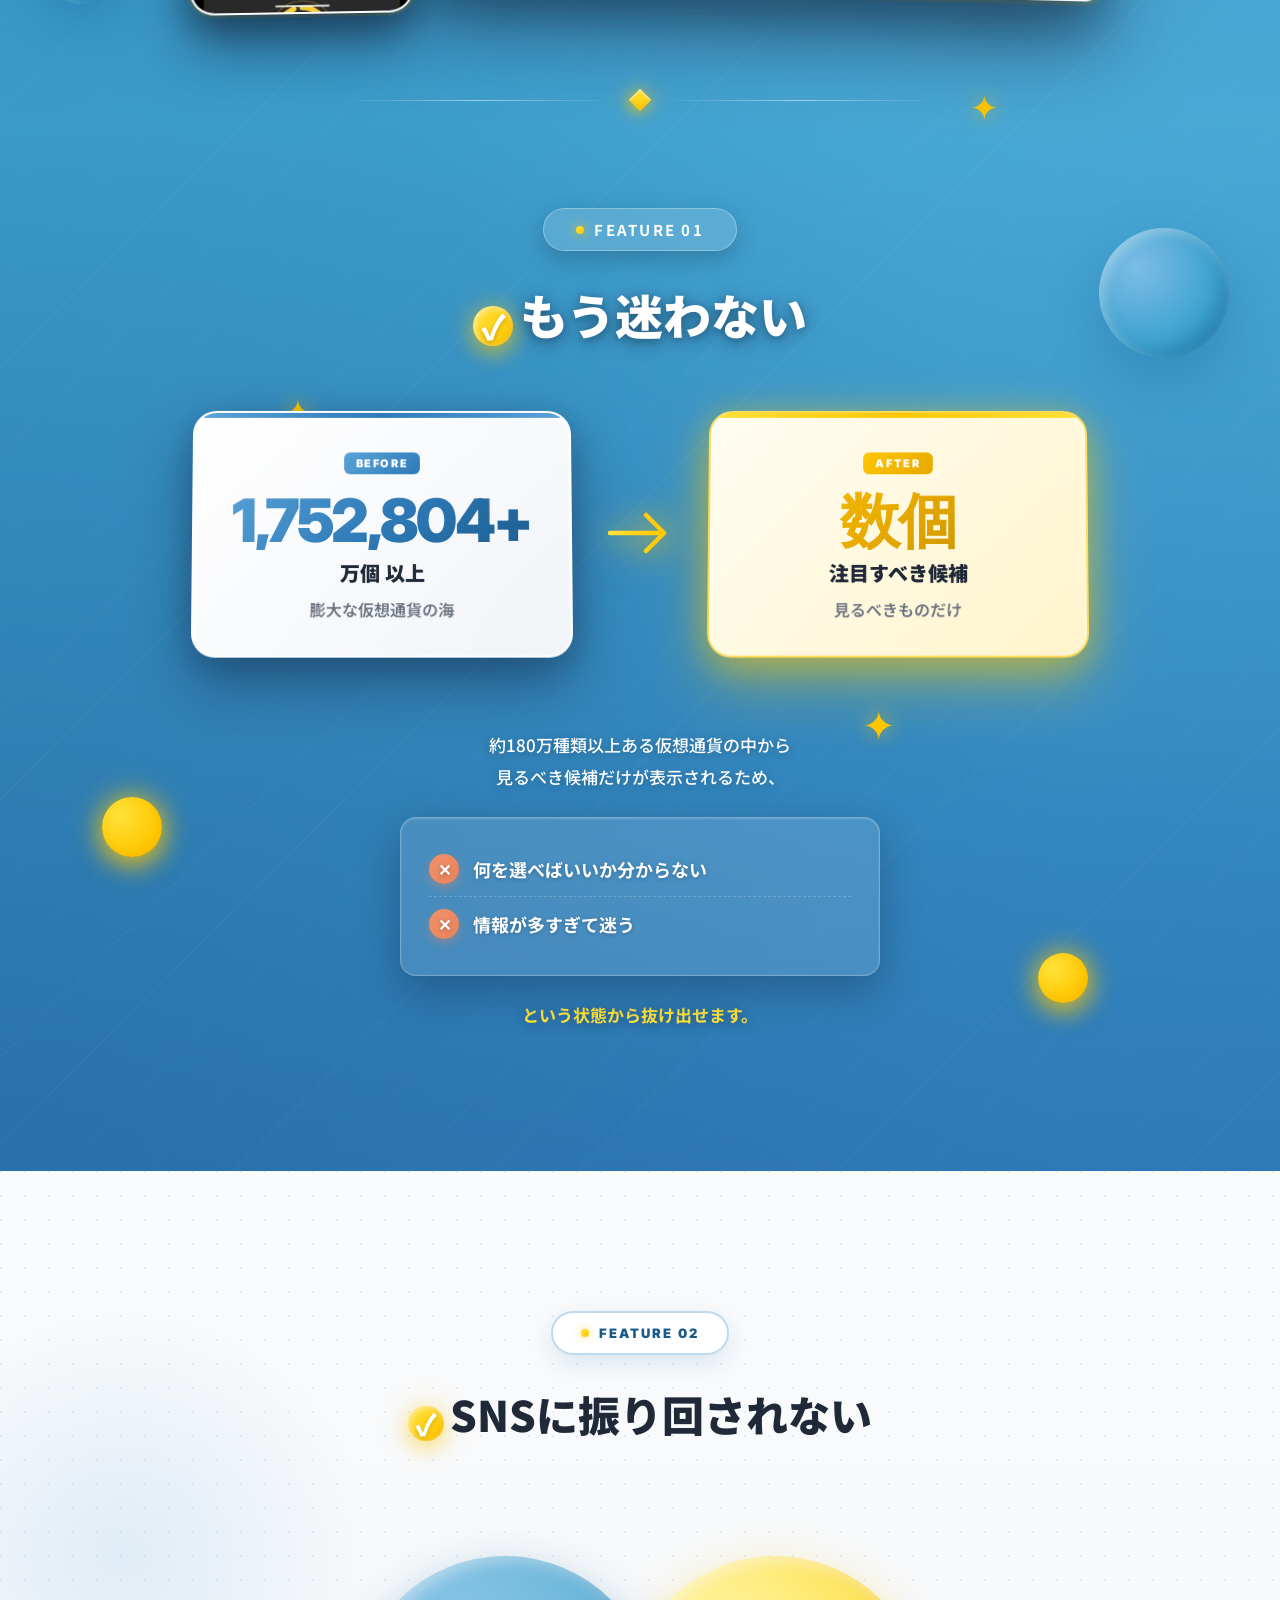
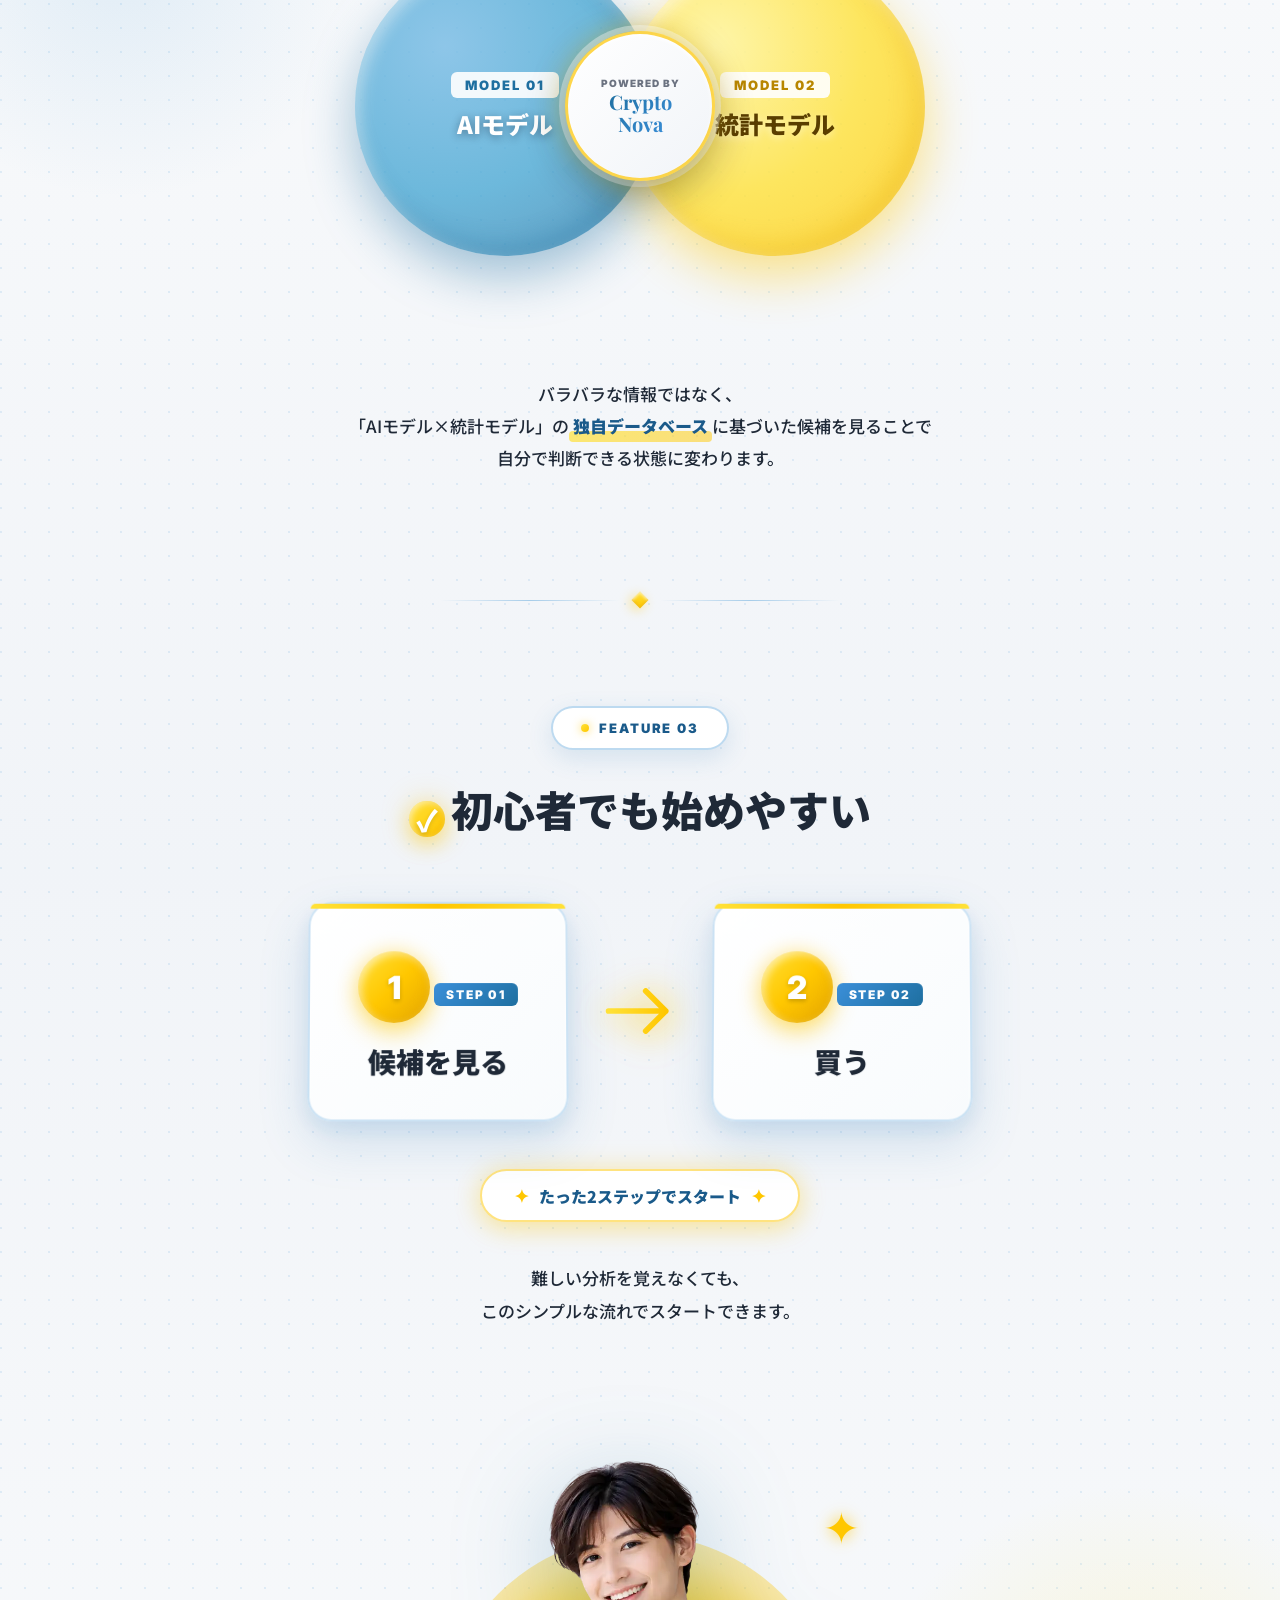
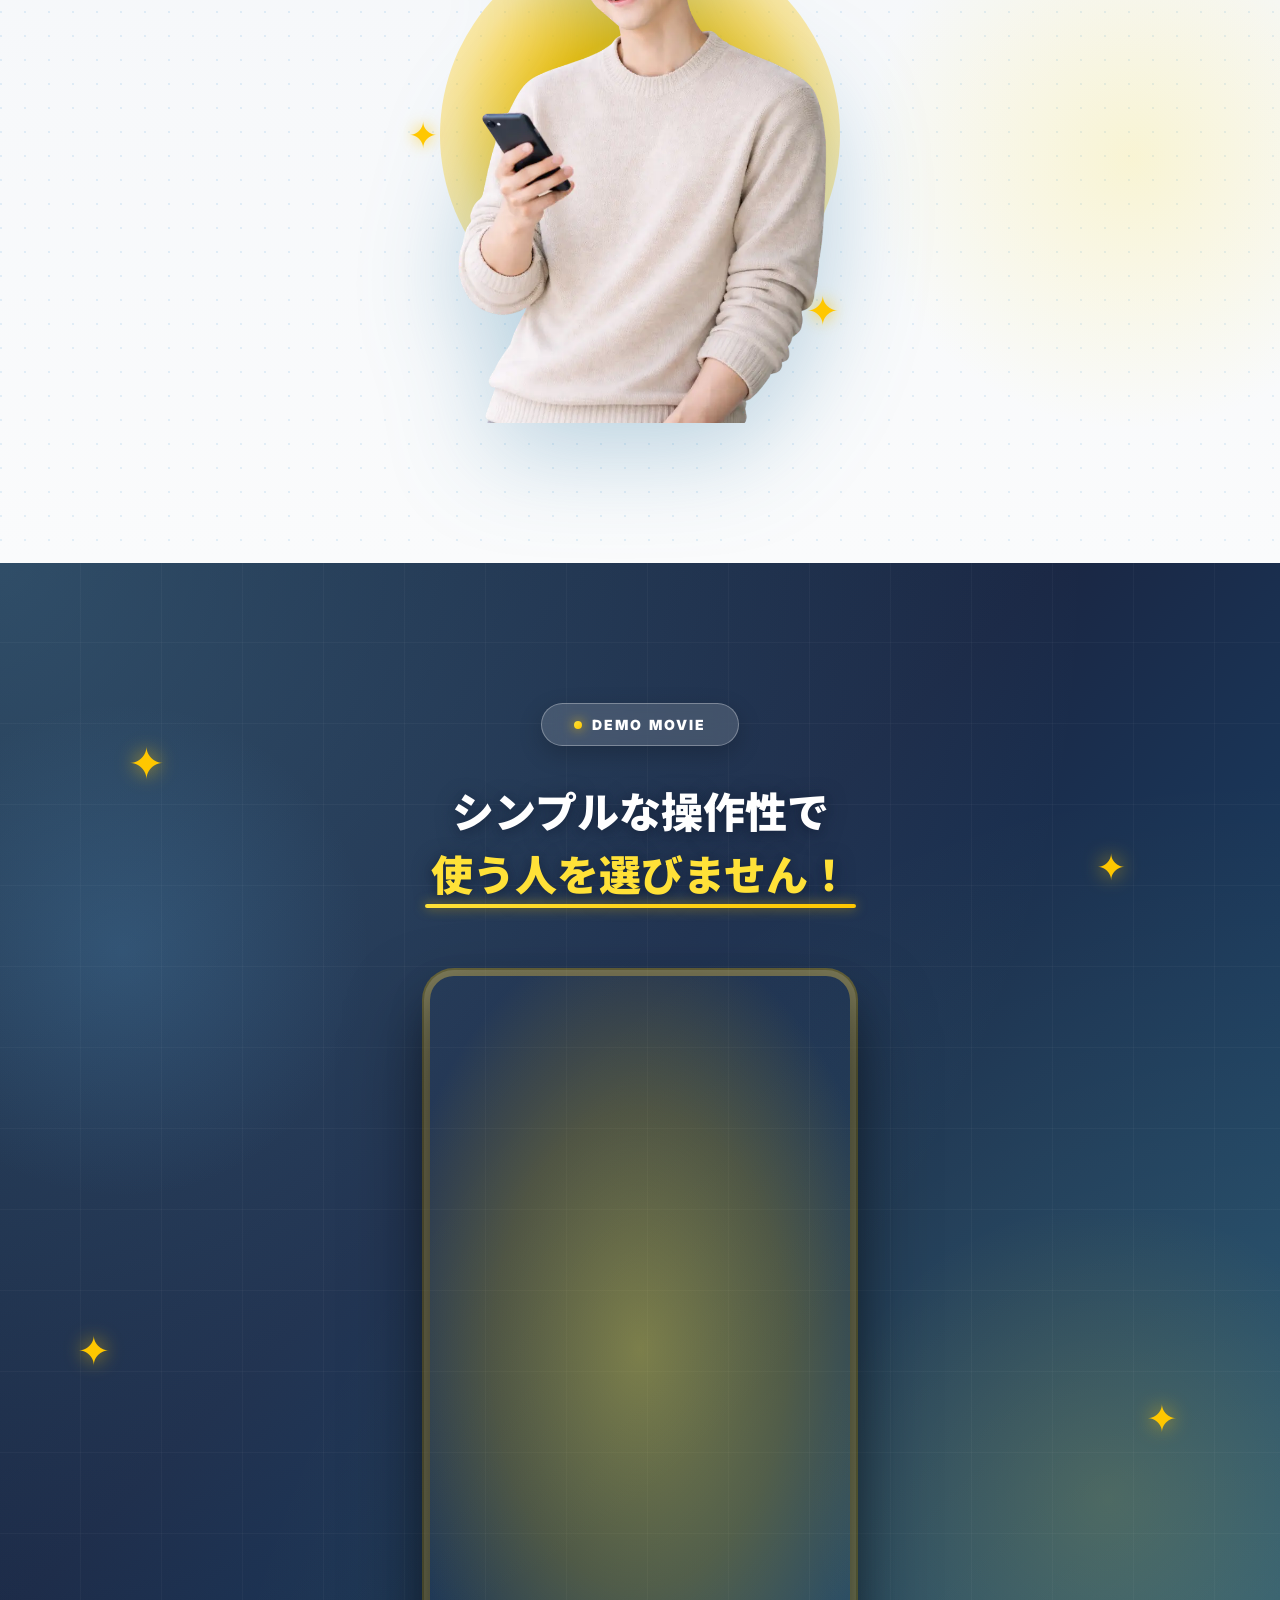
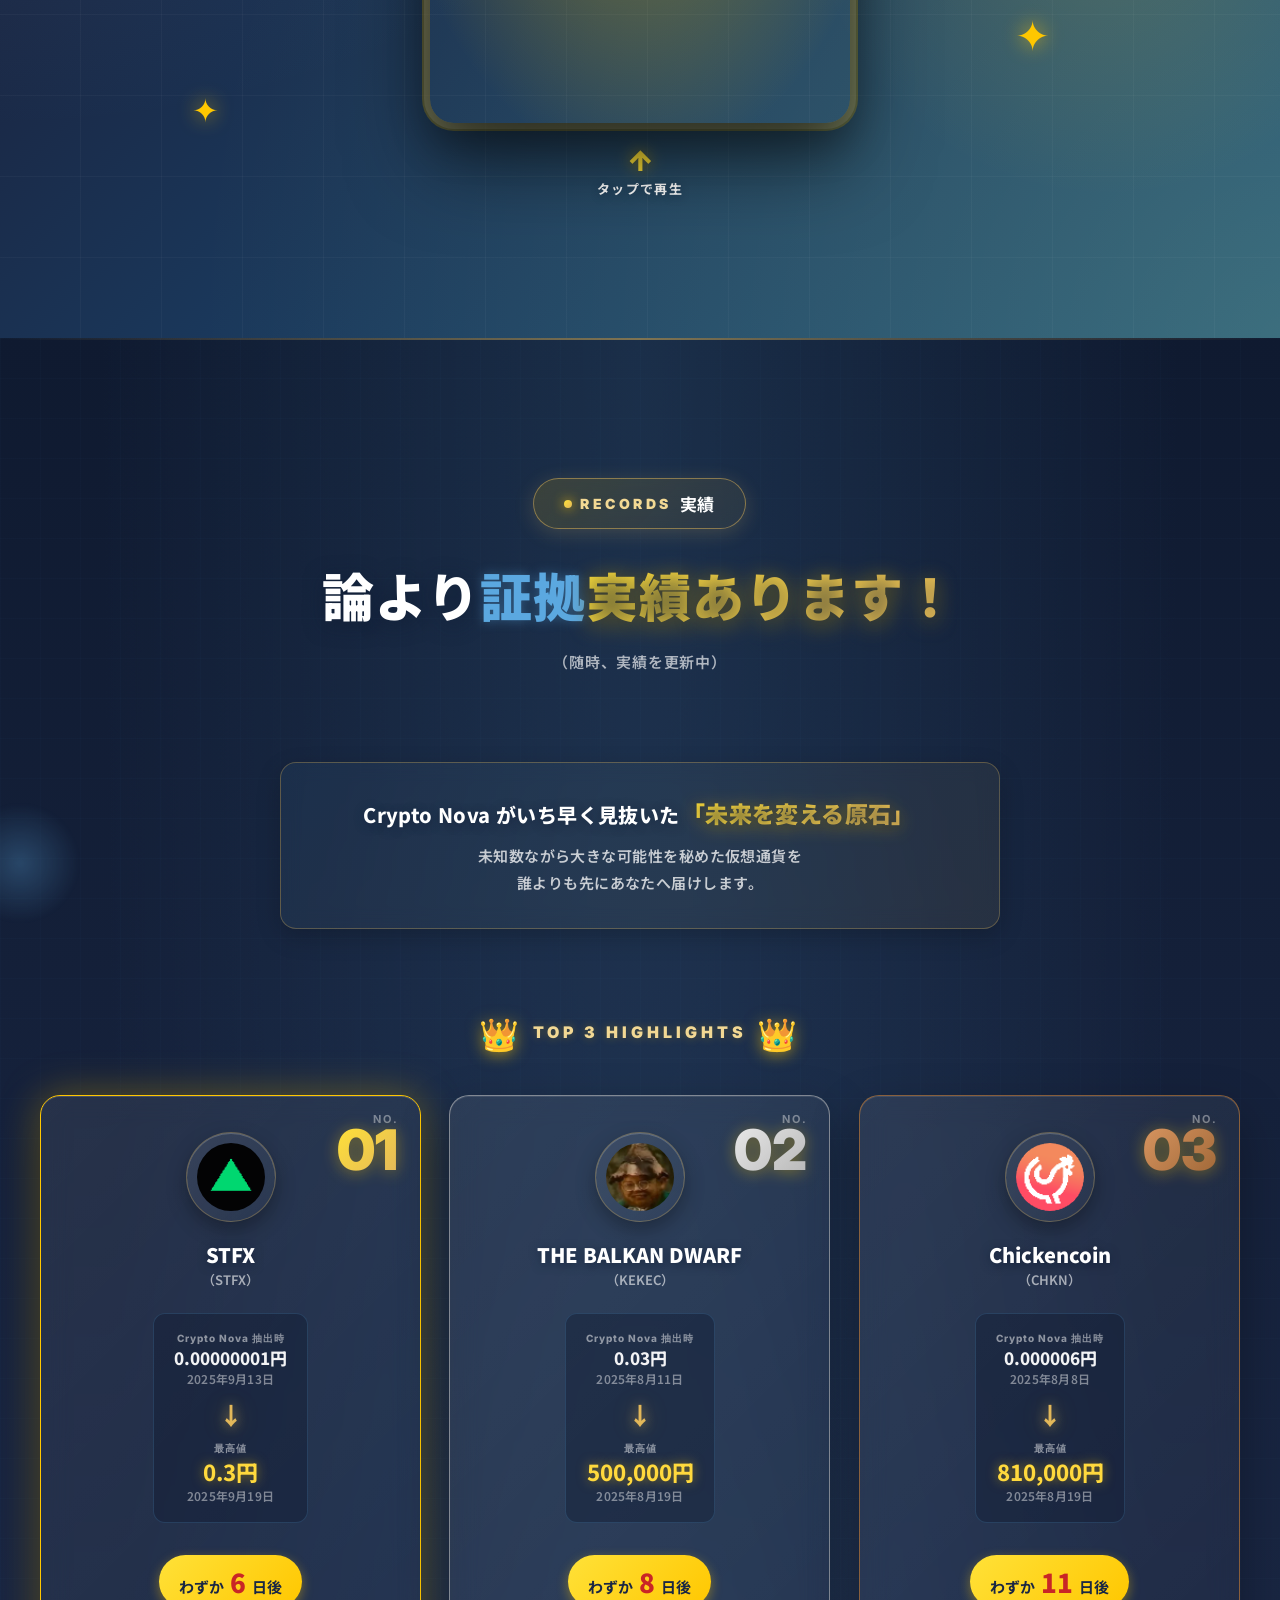
==== commit b64fc711: "section17v3" ====
--- a/index.html
+++ b/index.html
@@ -1415,6 +1415,12 @@
     <div class="evidence-modal__image-wrapper" id="evidenceImageWrapper">
       <img src="" alt="エビデンス" class="evidence-modal__image" id="evidenceModalImage">
     </div>
+    <!-- ズームボタン -->
+    <div class="evidence-modal__zoom-controls">
+      <button class="evidence-modal__zoom-btn" id="evidenceZoomOut" aria-label="縮小">−</button>
+      <button class="evidence-modal__zoom-btn" id="evidenceZoomReset" aria-label="リセット">⟳</button>
+      <button class="evidence-modal__zoom-btn" id="evidenceZoomIn" aria-label="拡大">＋</button>
+    </div>
     <p class="evidence-modal__hint">■自社トラッキングシステムによる集計期間：2025年4月20日〜2025年11月30日</p>
   </div>
 </div>
--- a/css/section-06-failure-answer.css
+++ b/css/section-06-failure-answer.css
@@ -127,7 +127,7 @@
 /* --- 上部のアイコン（指差し）--- */
 .failure-answer__pointer {
   display: block;
-  width: 140px;
+  width: 240px;
   height: auto;
   margin: 0 auto 24px;
   filter: drop-shadow(0 12px 30px rgba(0, 0, 0, 0.4));
@@ -212,7 +212,7 @@
   }
 
   .failure-answer__pointer {
-    width: 180px;
+    width: 320px;
     margin-bottom: 32px;
   }
 
--- a/css/section-17-results.css
+++ b/css/section-17-results.css
@@ -1584,23 +1584,30 @@
 }
 
 .evidence-modal__image-wrapper {
-  overflow: auto;
-  -webkit-overflow-scrolling: touch;
-  max-width: 100%;
+  overflow: hidden;
+  width: 100%;
+  height: 100%;
   max-height: calc(95vh - 80px);
   border-radius: 8px;
-  /* ピンチアウト拡大可能に */
-  touch-action: pinch-zoom;
+  touch-action: none;
+  display: flex;
+  align-items: center;
+  justify-content: center;
 }
 
 .evidence-modal__image {
   display: block;
-  max-width: 100%;
+  width: 100%;
   height: auto;
+  max-height: 100%;
+  object-fit: contain;
   user-select: none;
   -webkit-user-drag: none;
-}
-
+  transform-origin: center center;
+  transition: transform 0.05s ease-out;
+  cursor: default;
+  touch-action: none;
+}
 .evidence-modal__hint {
   font-size: 11px;
   color: #6B7280;
@@ -1665,4 +1672,71 @@
   margin-left: auto !important;
   margin-right: auto !important;
   align-self: center !important;
+}
+/* 修正④: コイン名と(シンボル)を2行に */
+.results__card-name {
+  display: flex !important;
+  flex-direction: column !important;
+  align-items: center !important;
+  gap: 4px !important;
+}
+
+.results__card-name-main {
+  display: block !important;
+}
+
+.results__card-name-symbol {
+  display: block !important;
+}
+
+/* 修正⑥: 上昇率と倍率を2行に */
+.results__card-growth {
+  display: flex !important;
+  flex-direction: column !important;
+  align-items: center !important;
+  gap: 4px !important;
+}
+
+.results__card-growth-percent {
+  display: block !important;
+}
+
+.results__card-growth-multi {
+  display: block !important;
+}
+/* ズームボタン */
+.evidence-modal__zoom-controls {
+  display: flex;
+  gap: 12px;
+  justify-content: center;
+  margin-top: 8px;
+  flex-shrink: 0;
+}
+
+.evidence-modal__zoom-btn {
+  width: 44px;
+  height: 44px;
+  border-radius: 50%;
+  background: linear-gradient(135deg, #3B8FD9, #1E6FA0);
+  color: #FFFFFF;
+  border: none;
+  font-size: 22px;
+  font-weight: 700;
+  cursor: pointer;
+  display: flex;
+  align-items: center;
+  justify-content: center;
+  line-height: 1;
+  box-shadow: 0 4px 12px rgba(30, 111, 160, 0.4);
+  transition: all 0.15s ease;
+  user-select: none;
+}
+
+.evidence-modal__zoom-btn:hover {
+  transform: scale(1.1);
+  box-shadow: 0 6px 16px rgba(30, 111, 160, 0.6);
+}
+
+.evidence-modal__zoom-btn:active {
+  transform: scale(0.95);
 }
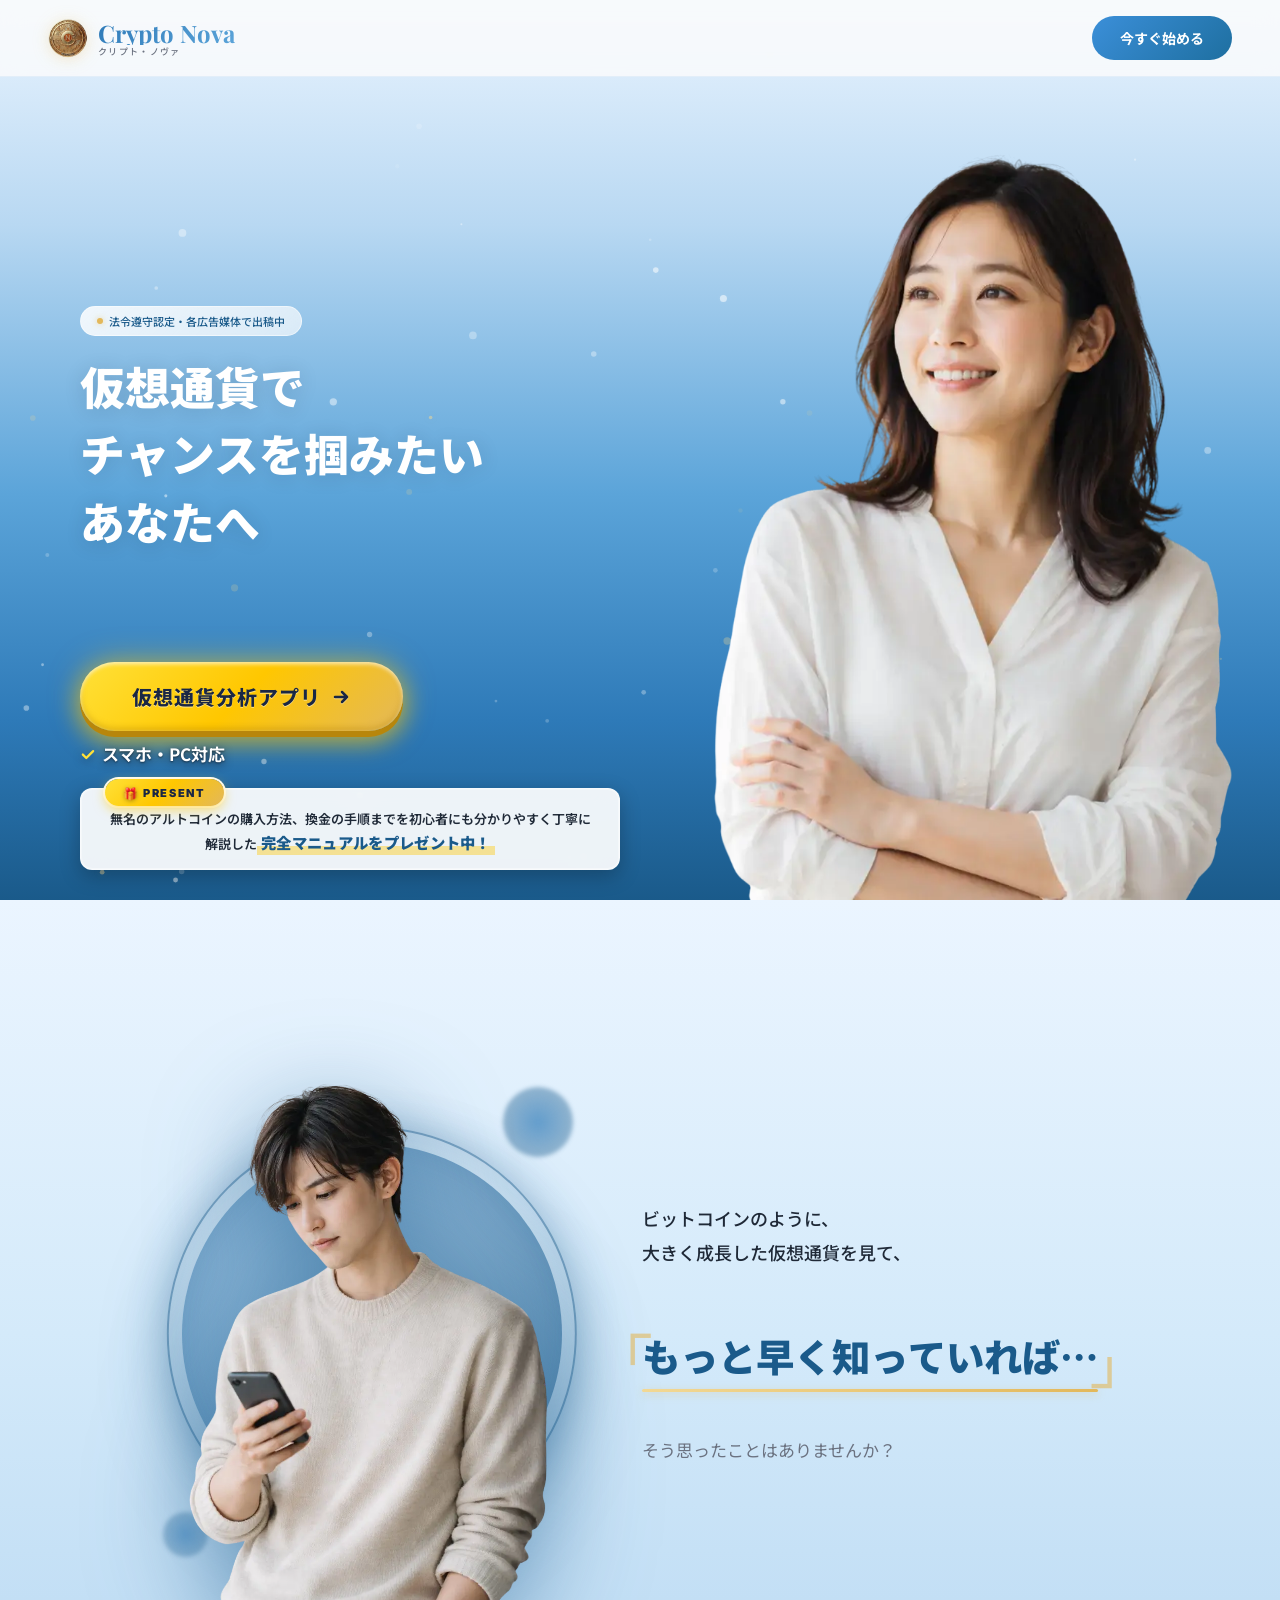
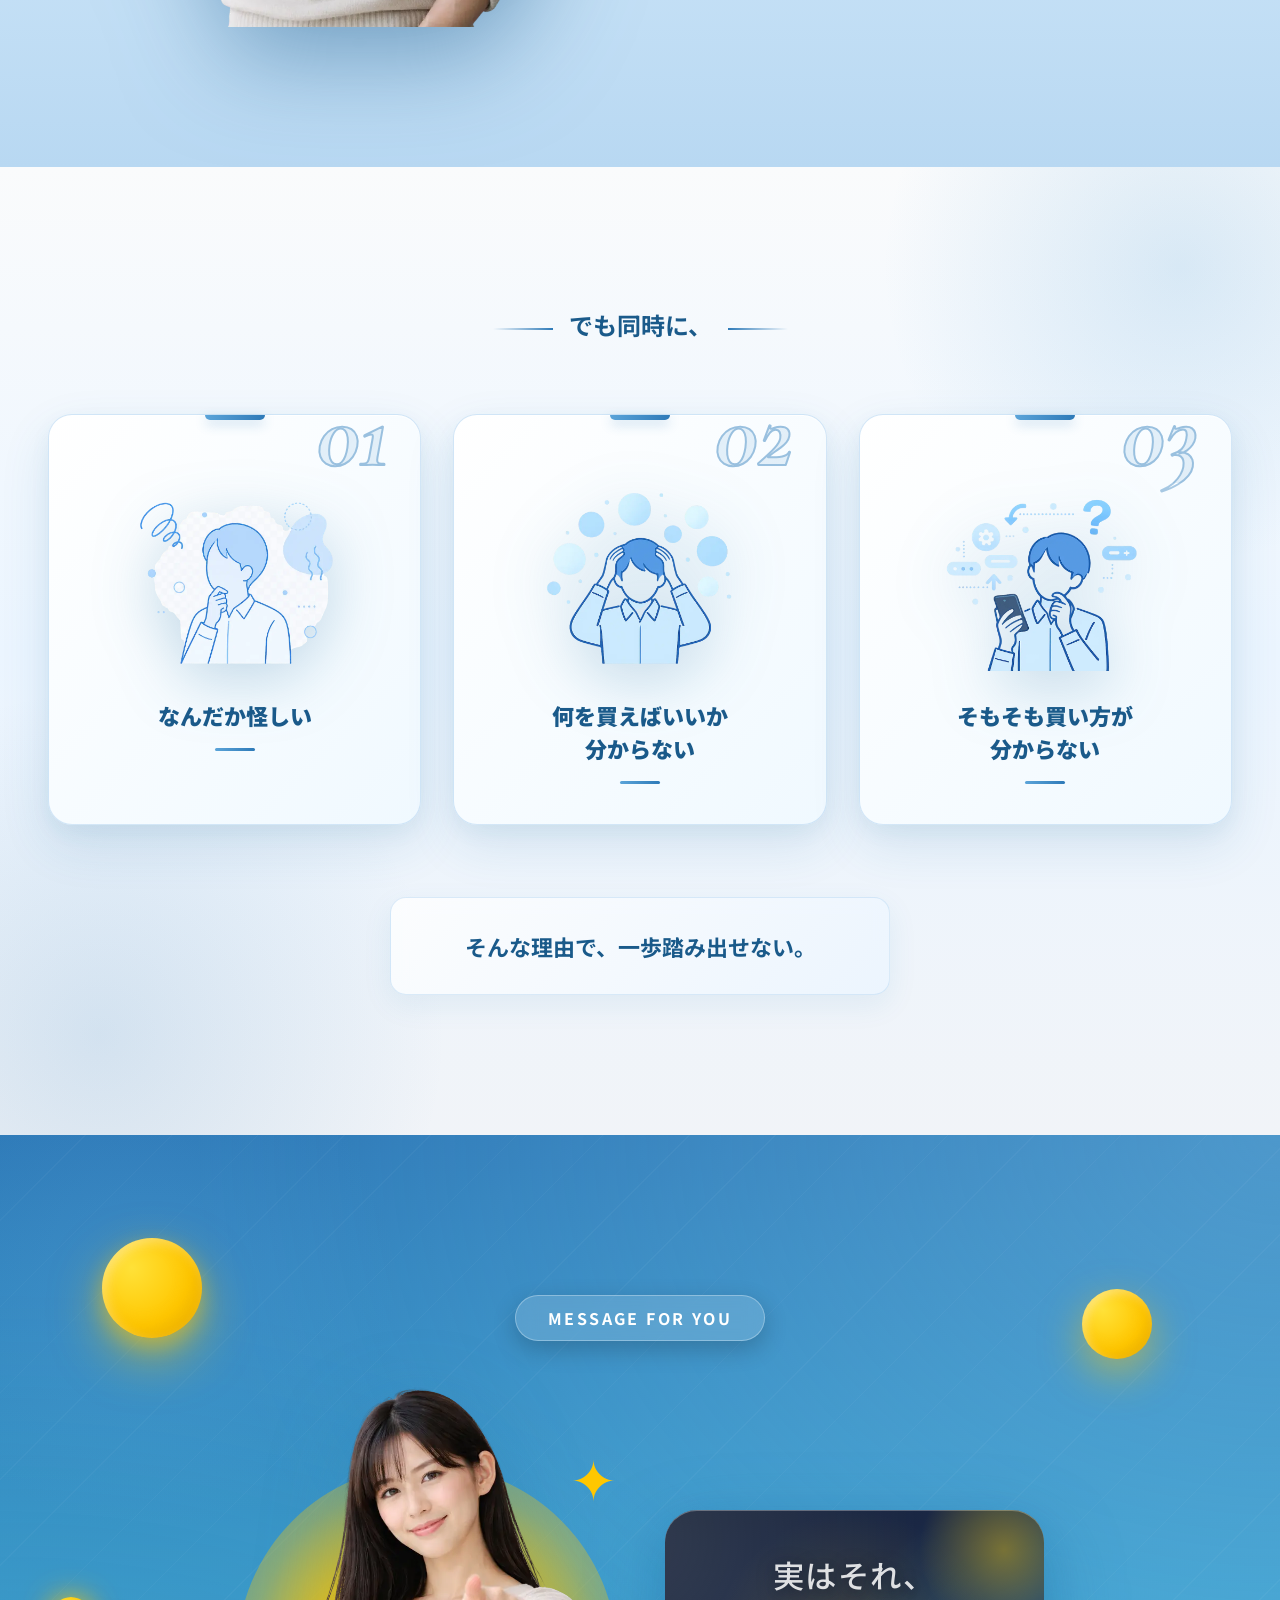
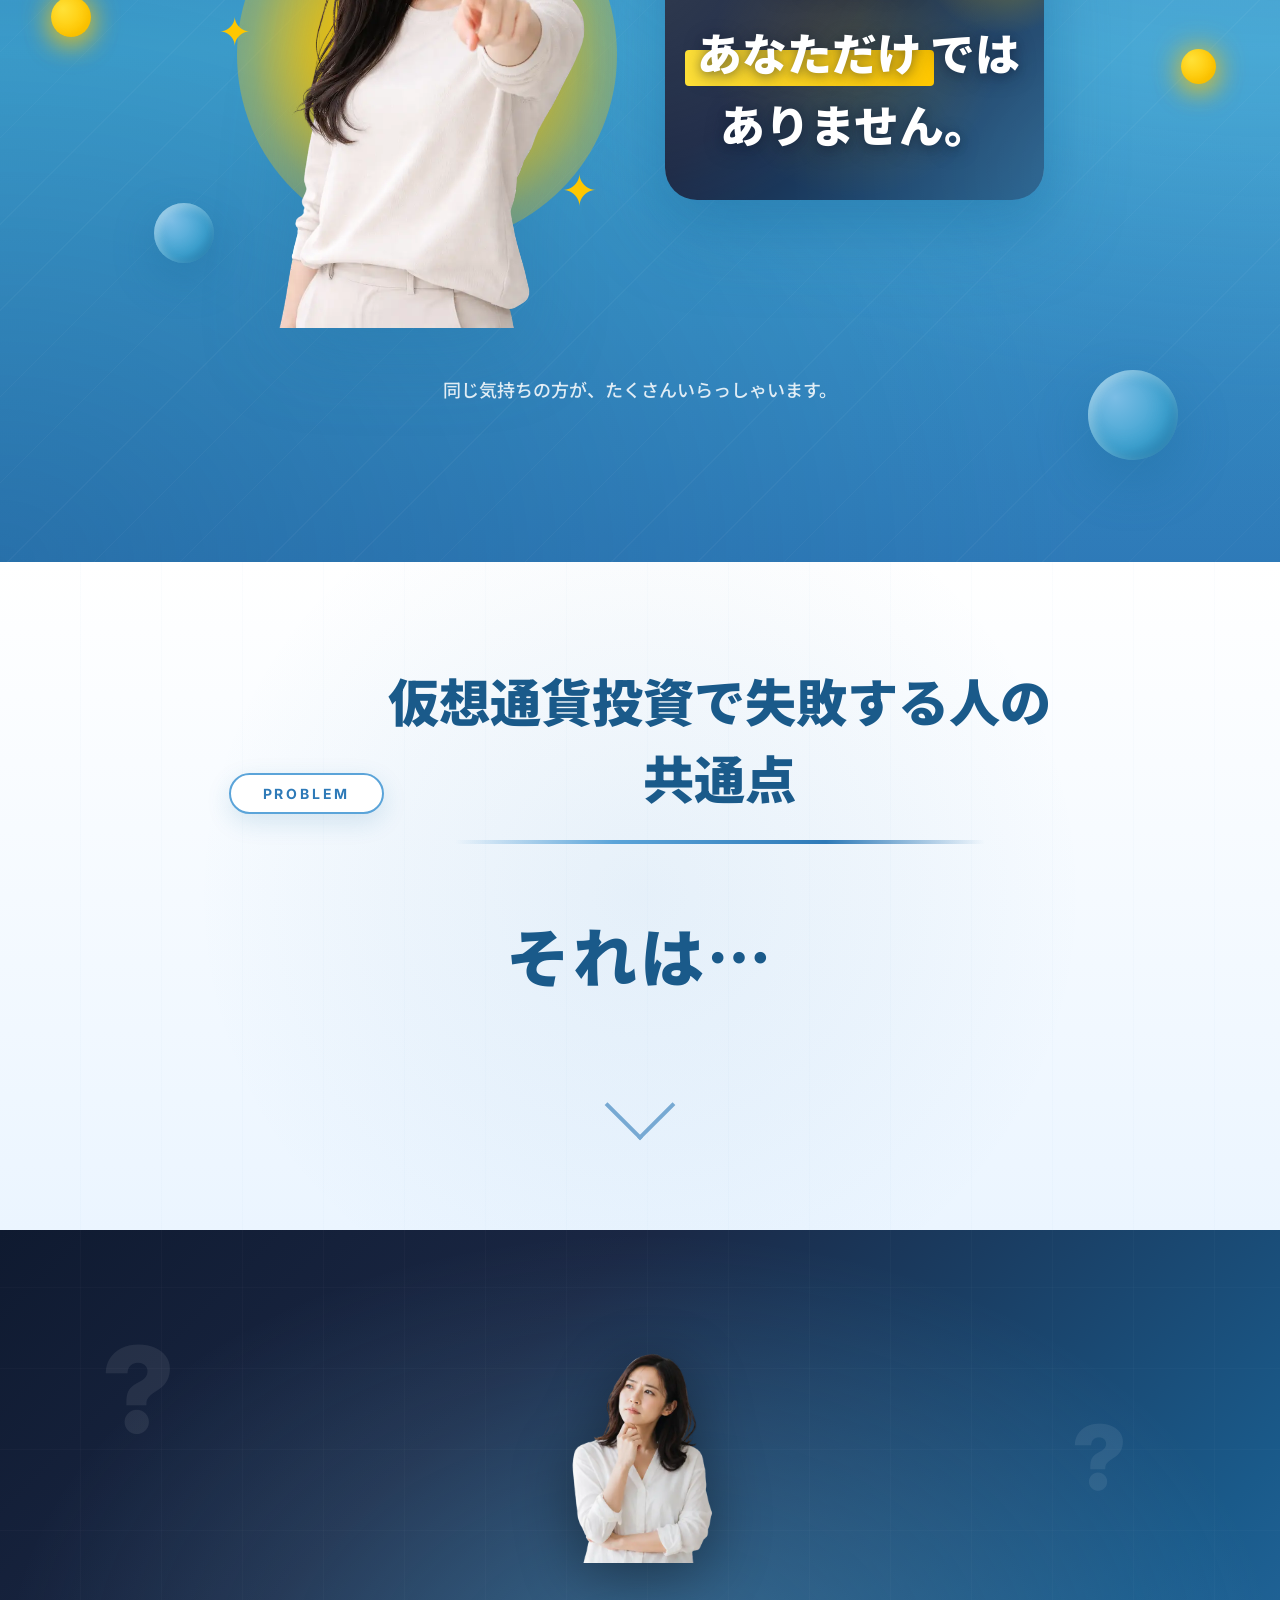
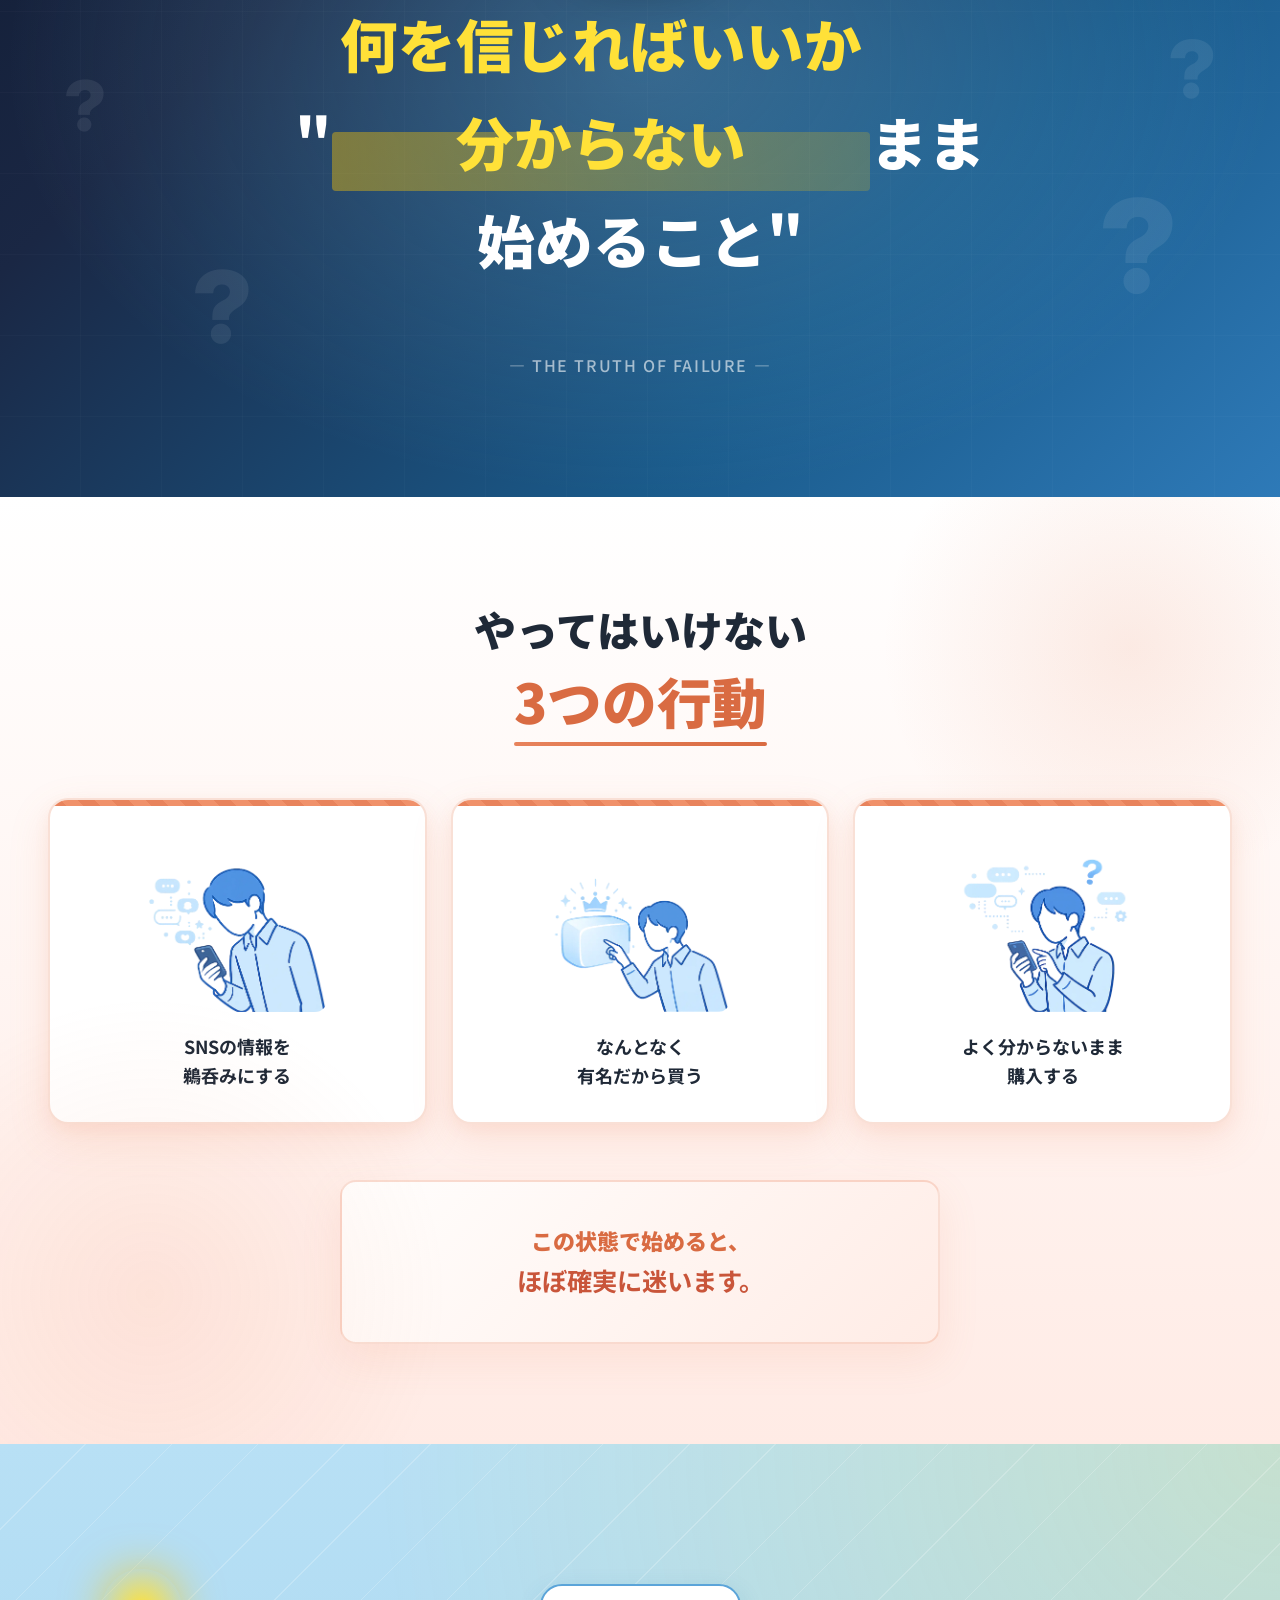
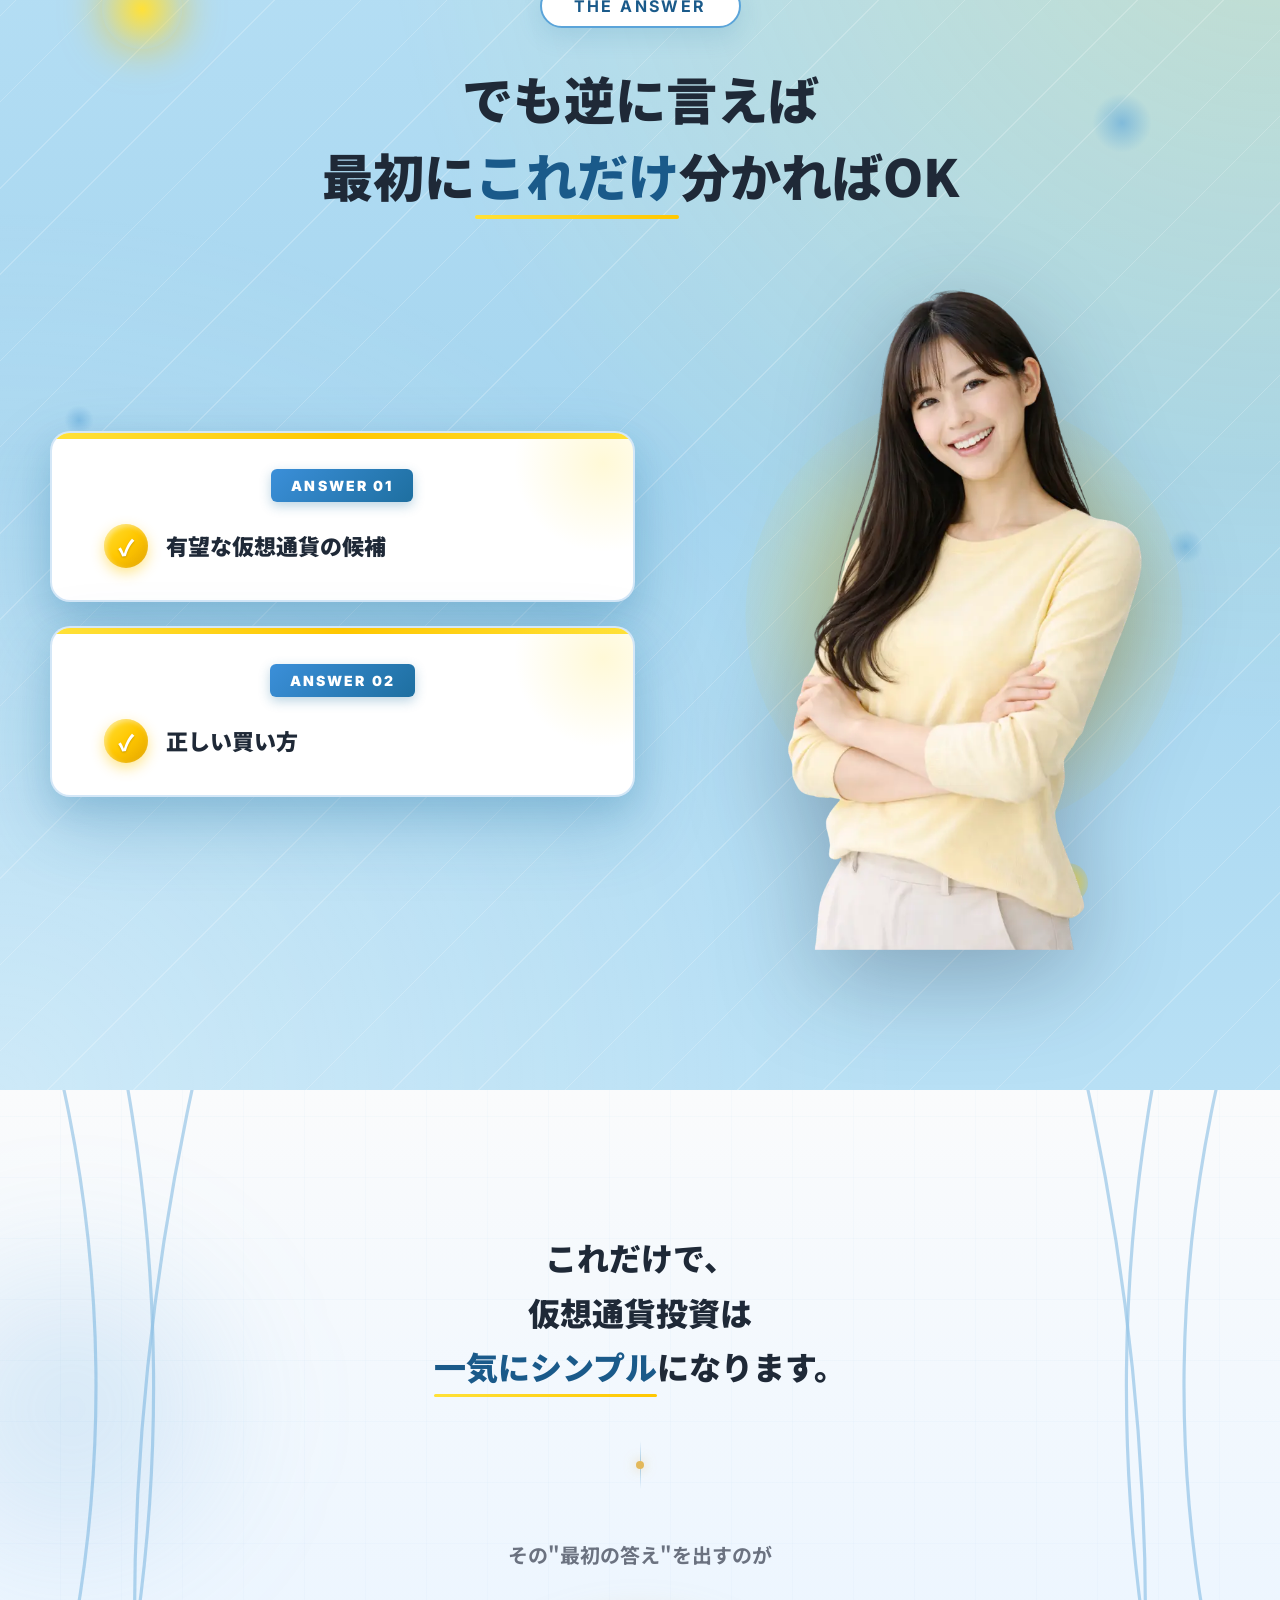
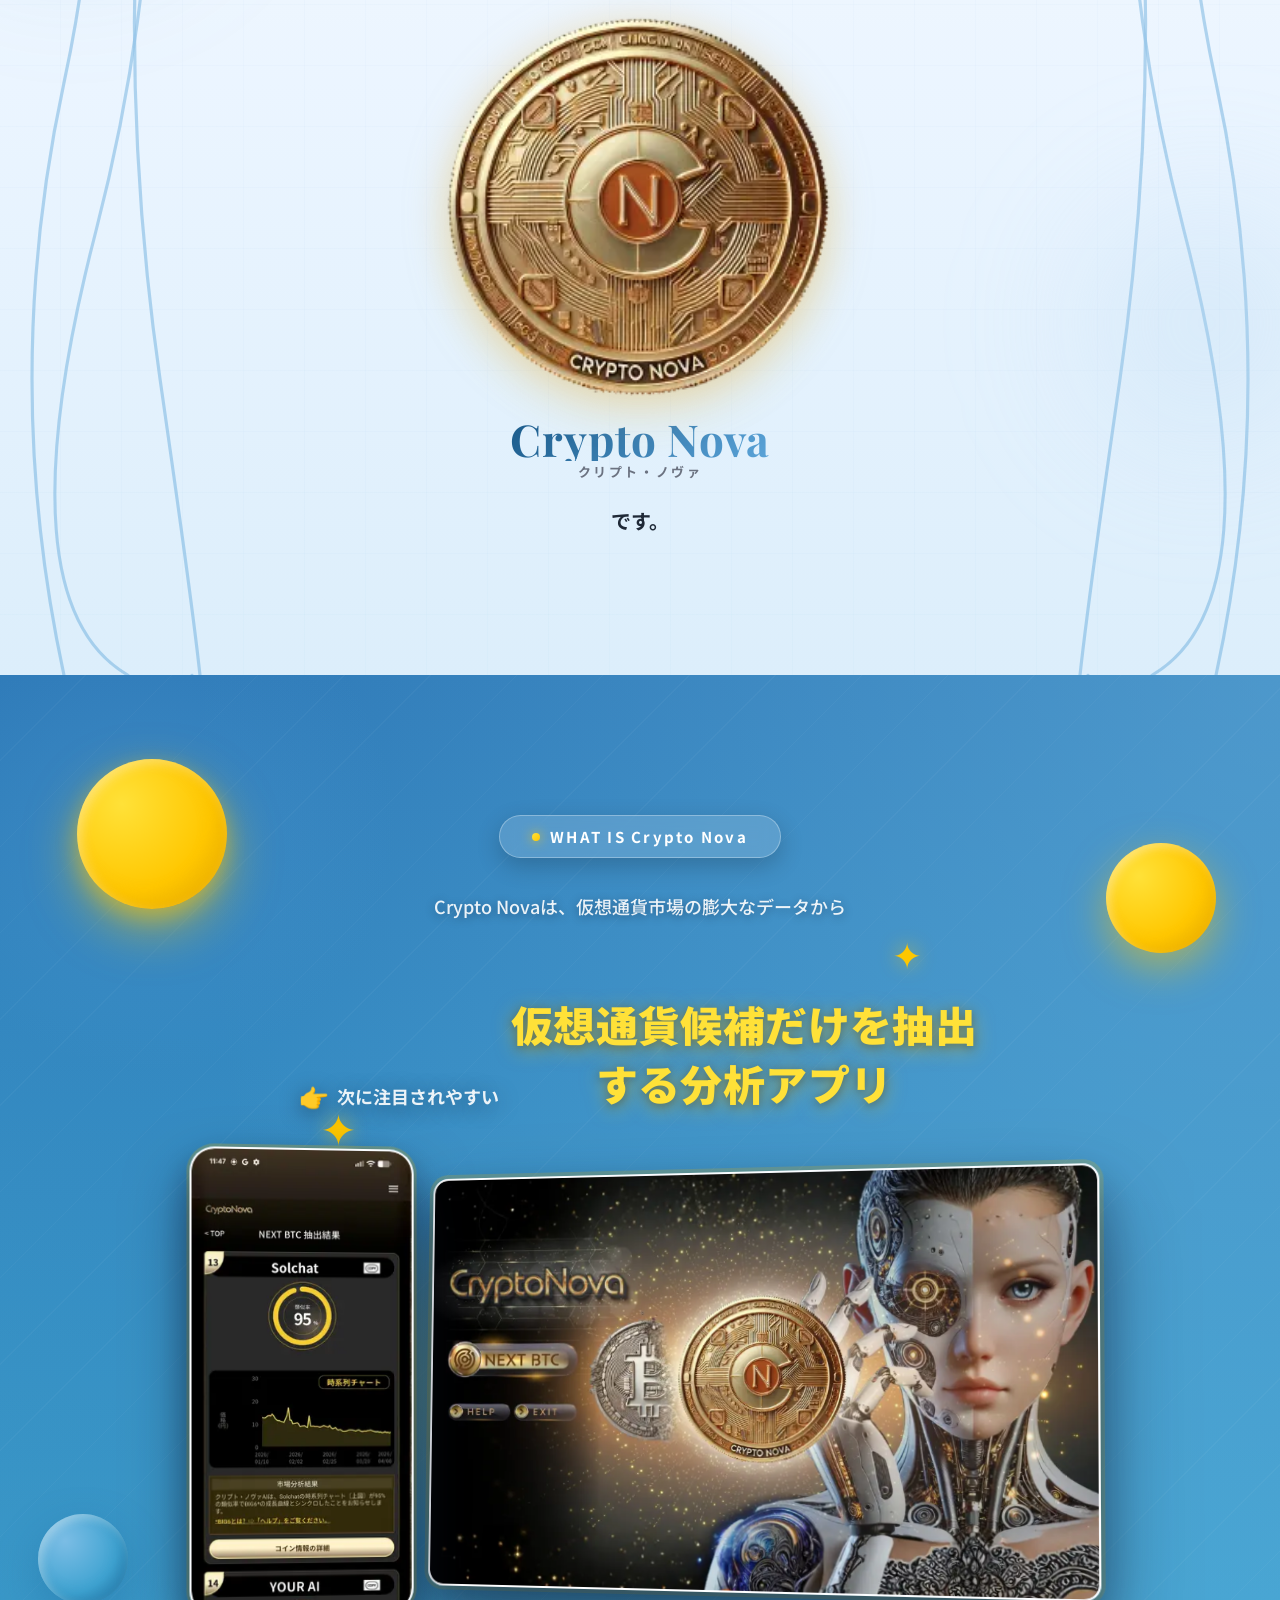
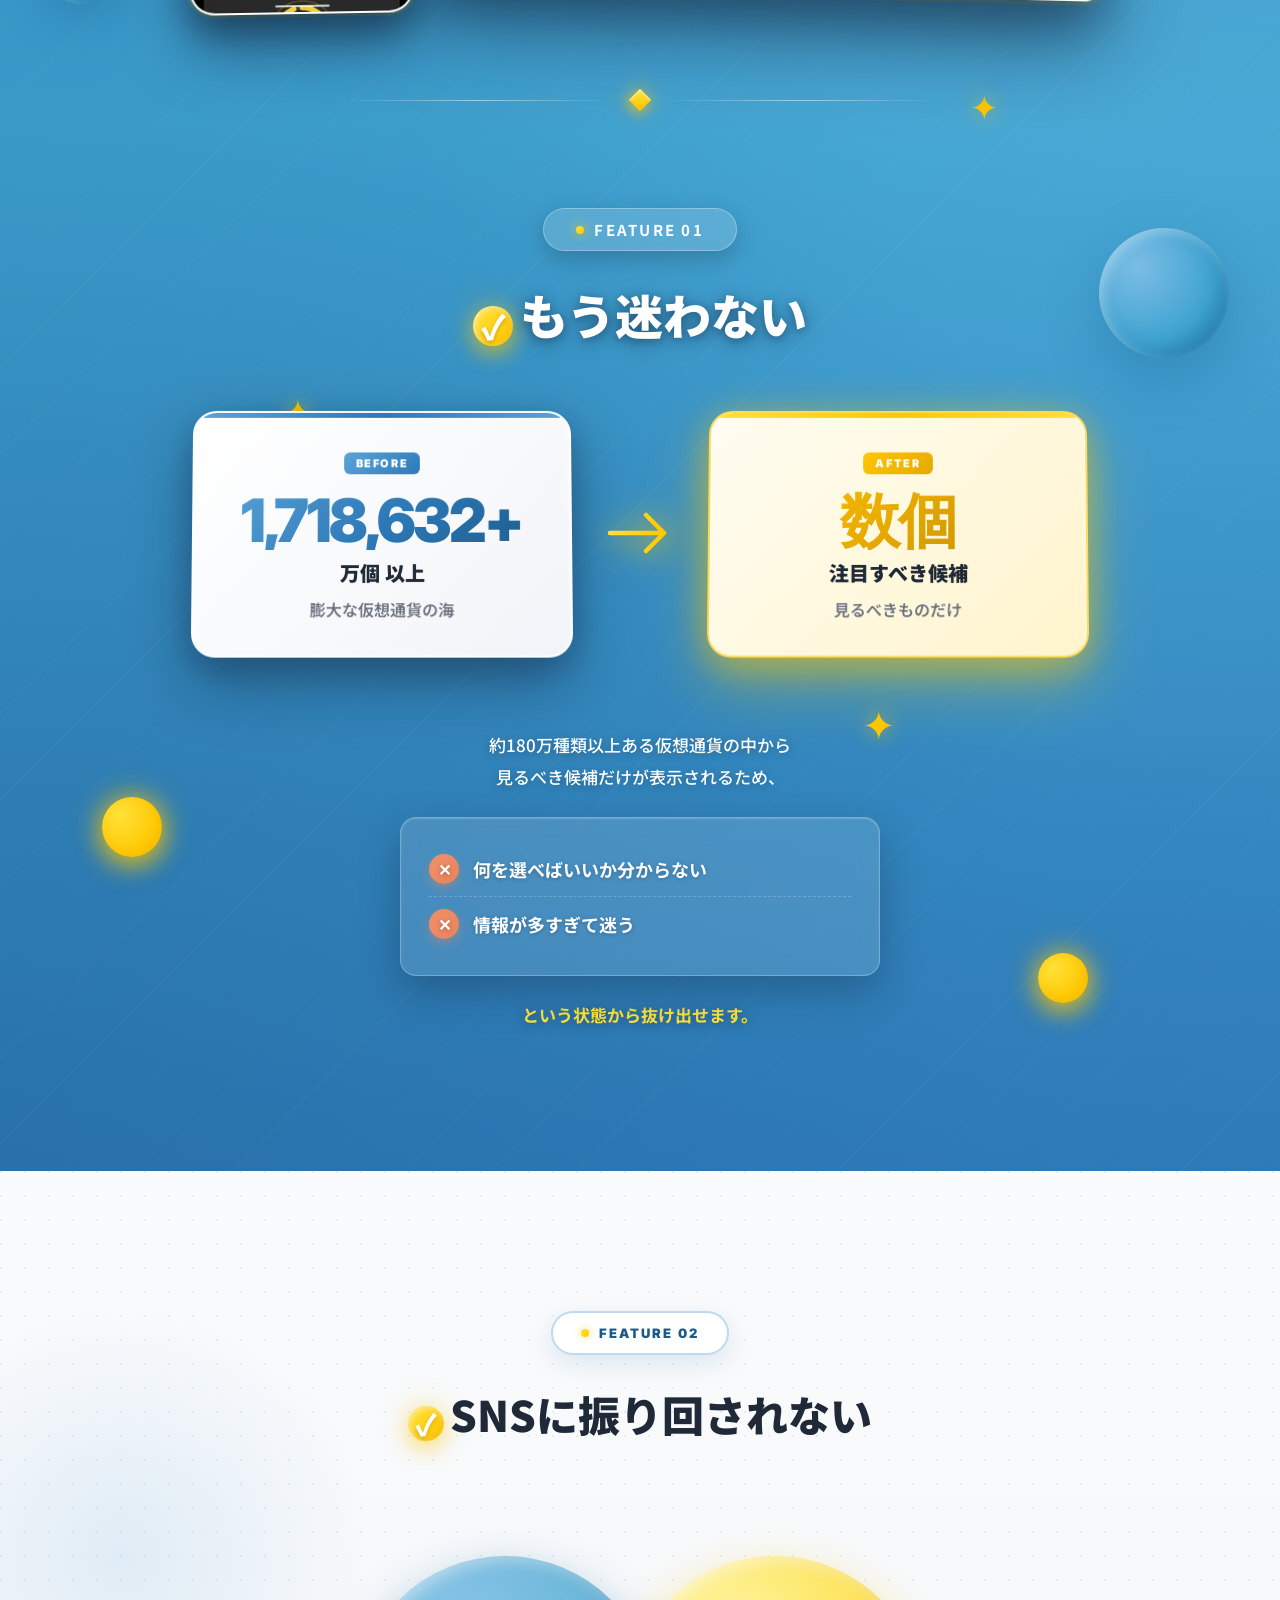
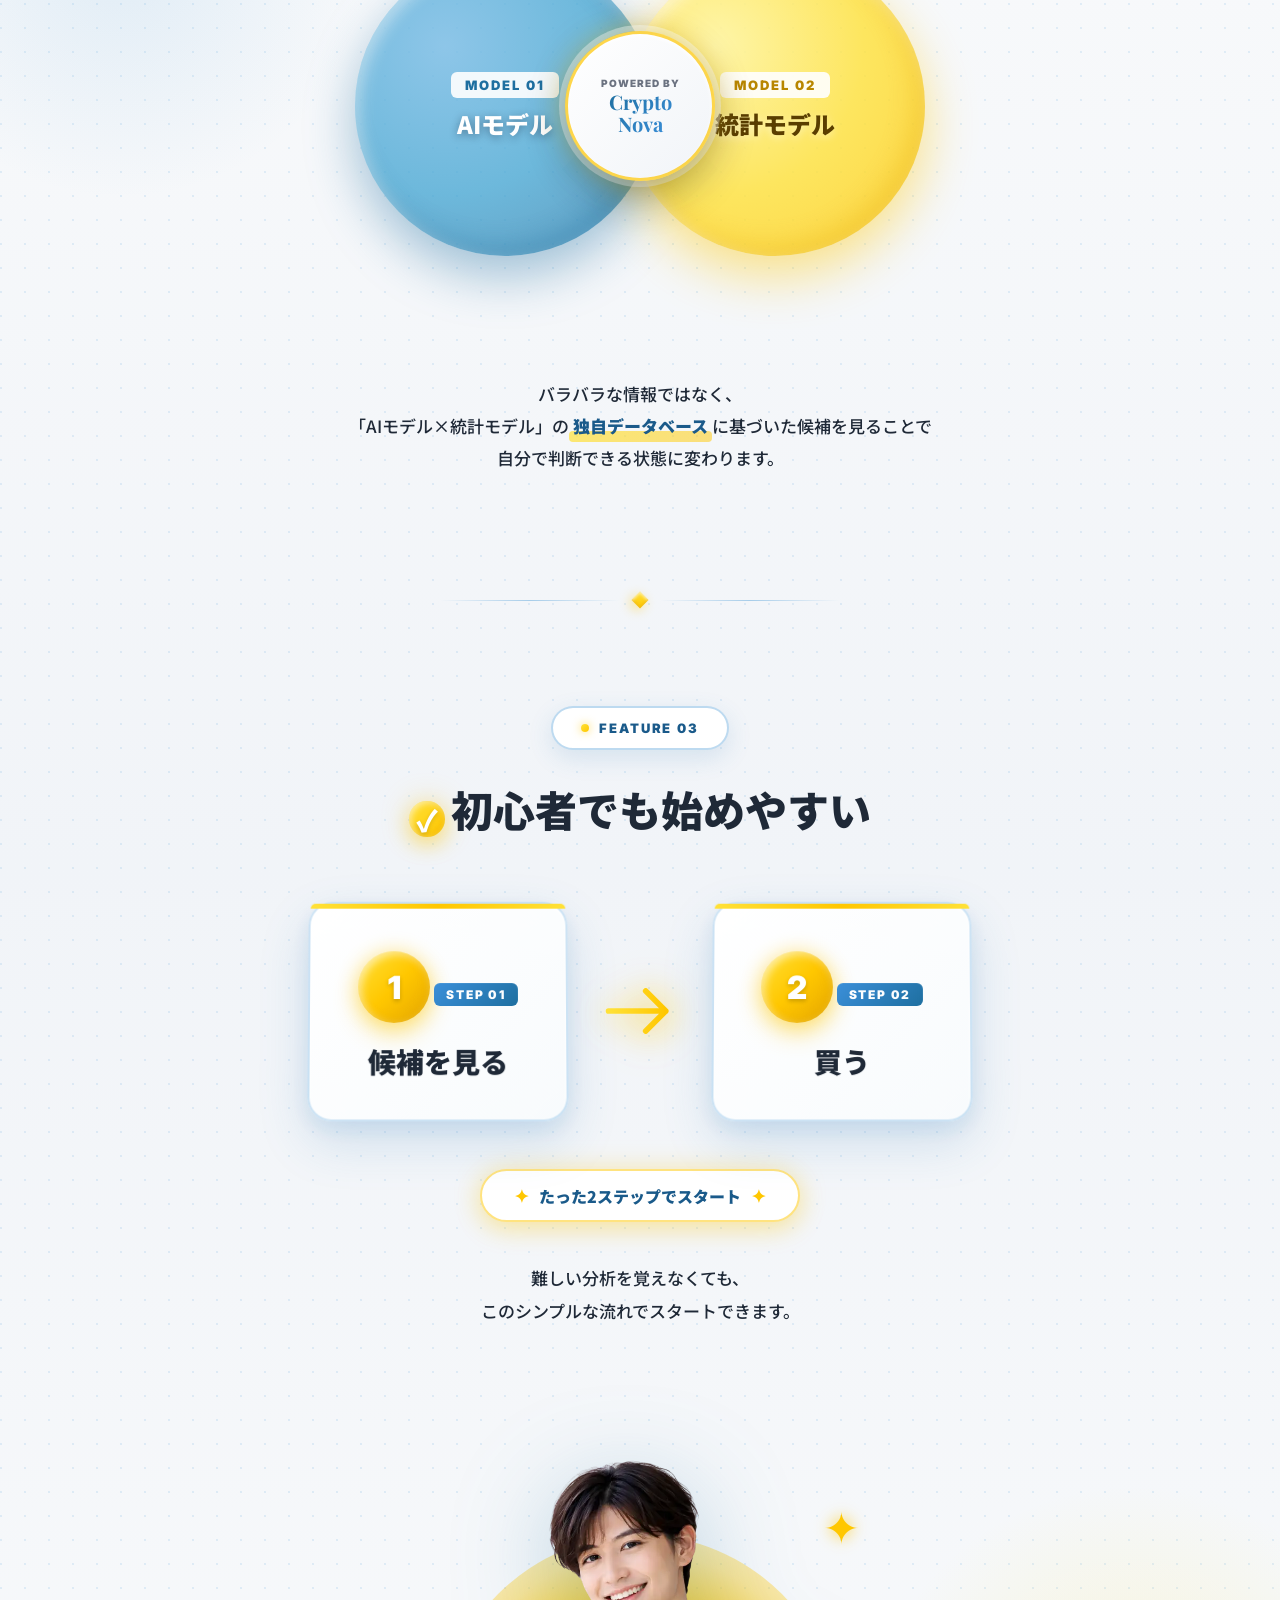
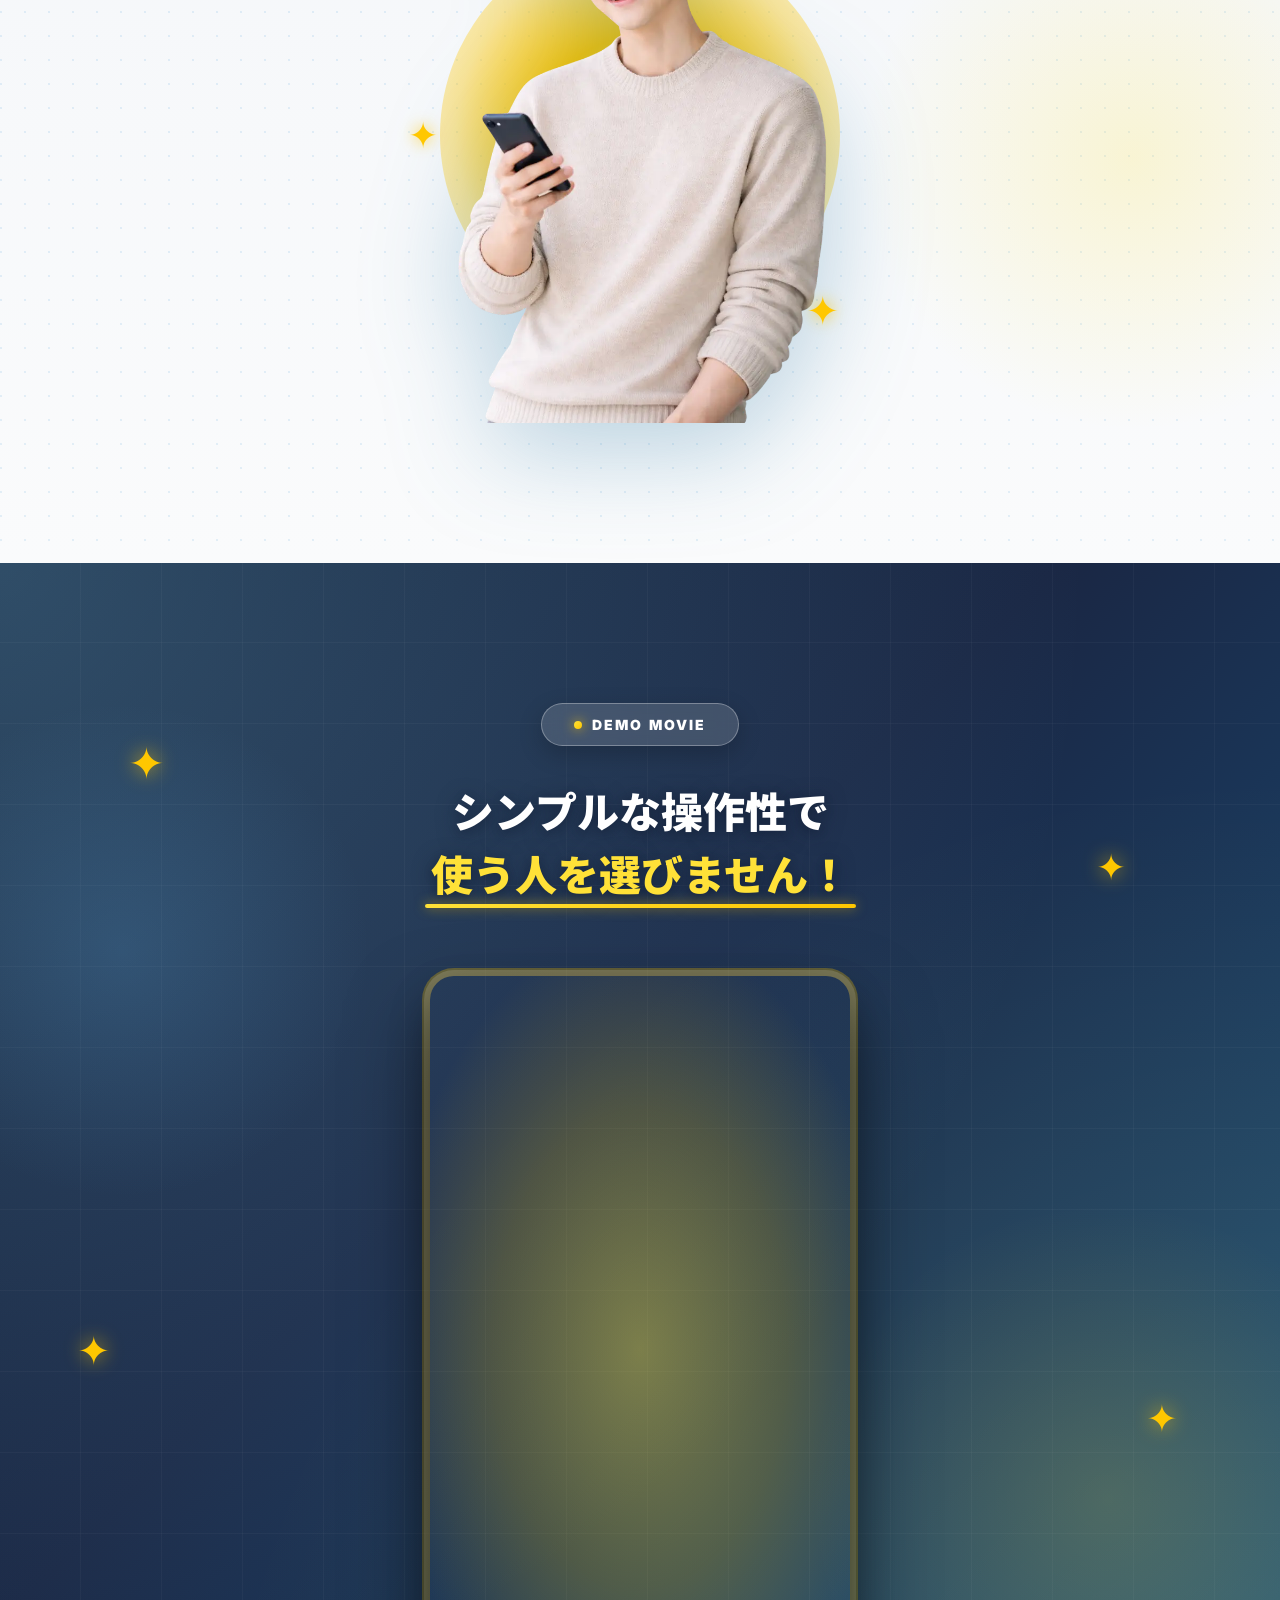
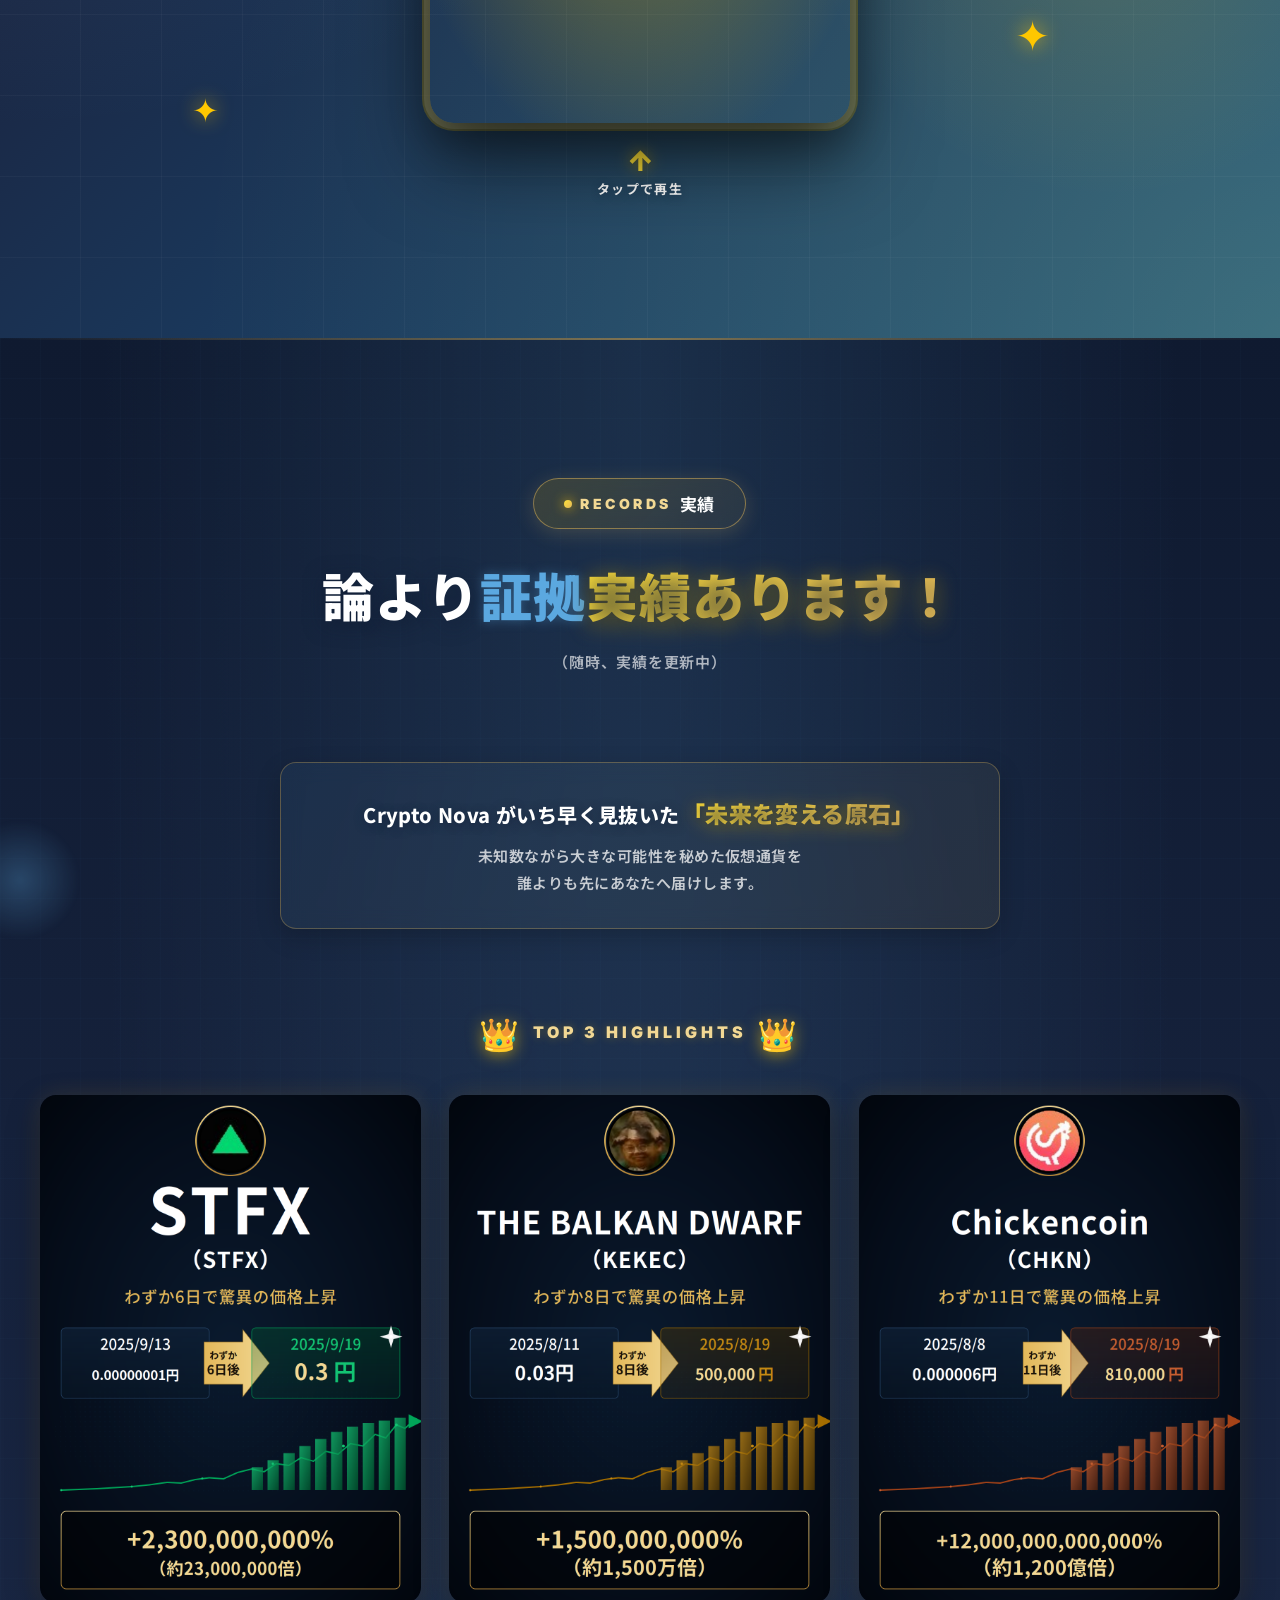
==== commit 2eae622b: "Section17実績を画像版に変更" ====
--- a/index.html
+++ b/index.html
@@ -739,8 +739,8 @@
 </section>  
 
 <!-- ============================================
-     Section 17: 実績（論より証拠）- v3
-     全カード「わずか〇日後」を最高値の下に移動
+     Section 17: 実績（論より証拠）- 画像版
+     各順位の実績画像 + エビデンスボタン
 ============================================ -->
 <section class="results" id="results">
 
@@ -770,9 +770,9 @@
         <span class="results__badge-text">実績</span>
       </div>
       <h2 class="results__title">
-  論より<span class="results__title-evidence">証拠</span><br class="sp-only"><span class="results__title-accent">実績あります！</span>
-</h2>
-<p class="results__subtitle">（随時、実績を更新中）</p>
+        論より<span class="results__title-evidence">証拠</span><br class="sp-only"><span class="results__title-accent">実績あります！</span>
+      </h2>
+      <p class="results__subtitle">（随時、実績を更新中）</p>
     </div>
 
     <!-- 冒頭メッセージ -->
@@ -797,38 +797,8 @@
       <div class="results__top3-grid">
 
         <!-- No.1: STFX -->
-        <div class="results__top3-card results__top3-card--first" style="--delay: 0s">
-          <div class="results__top3-ripple"></div>
-          <div class="results__top3-rank">
-            <span class="results__top3-rank-label">NO.</span>
-            <span class="results__top3-rank-num">01</span>
-          </div>
-          <div class="results__top3-coin">
-            <img src="coin_15.png" alt="STFX" class="results__top3-coin-img">
-          </div>
-          <div class="results__top3-name">
-            <span class="results__top3-name-main">STFX</span>
-            <span class="results__top3-name-symbol">（STFX）</span>
-          </div>
-          <div class="results__top3-prices">
-            <div class="results__top3-price">
-              <span class="results__top3-price-label">Crypto Nova 抽出時</span>
-              <span class="results__top3-price-value">0.00000001円</span>
-              <span class="results__top3-price-date">2025年9月13日</span>
-            </div>
-            <div class="results__top3-arrow">↓</div>
-            <div class="results__top3-price results__top3-price--peak">
-              <span class="results__top3-price-label">最高値</span>
-              <span class="results__top3-price-value">0.3円</span>
-              <span class="results__top3-price-date">2025年9月19日</span>
-            </div>
-          </div>
-          <!-- ★日数バッジを最高値の下に配置 -->
-          <div class="results__top3-days">わずか<span class="results__top3-days-num">6</span>日後</div>
-          <div class="results__top3-growth">
-            <div class="results__top3-growth-percent">+2,300,000,000％</div>
-            <div class="results__top3-growth-multi">約 2,300万倍</div>
-          </div>
+        <div class="results__item">
+          <img src="result-01.png" alt="STFX 実績" class="results__image">
           <button class="results__evidence-btn" data-evidence="evidence-15.png" aria-label="エビデンスを見る">
             <span class="results__evidence-icon">+</span>
             <span class="results__evidence-text">エビデンス（数値の根拠）を見る</span>
@@ -836,73 +806,17 @@
         </div>
 
         <!-- No.2: THE BALKAN DWARF -->
-        <div class="results__top3-card results__top3-card--second" style="--delay: 0.15s">
-          <div class="results__top3-rank">
-            <span class="results__top3-rank-label">NO.</span>
-            <span class="results__top3-rank-num">02</span>
-          </div>
-          <div class="results__top3-coin">
-            <img src="coin_12.png" alt="THE BALKAN DWARF" class="results__top3-coin-img">
-          </div>
-          <div class="results__top3-name">
-            <span class="results__top3-name-main">THE BALKAN DWARF</span>
-            <span class="results__top3-name-symbol">（KEKEC）</span>
-          </div>
-          <div class="results__top3-prices">
-            <div class="results__top3-price">
-              <span class="results__top3-price-label">Crypto Nova 抽出時</span>
-              <span class="results__top3-price-value">0.03円</span>
-              <span class="results__top3-price-date">2025年8月11日</span>
-            </div>
-            <div class="results__top3-arrow">↓</div>
-            <div class="results__top3-price results__top3-price--peak">
-              <span class="results__top3-price-label">最高値</span>
-              <span class="results__top3-price-value">500,000円</span>
-              <span class="results__top3-price-date">2025年8月19日</span>
-            </div>
-          </div>
-          <div class="results__top3-days">わずか<span class="results__top3-days-num">8</span>日後</div>
-          <div class="results__top3-growth">
-            <div class="results__top3-growth-percent">+1,500,000,000％</div>
-            <div class="results__top3-growth-multi">約 1,500万倍</div>
-          </div>
+        <div class="results__item">
+          <img src="result-02.png" alt="THE BALKAN DWARF 実績" class="results__image">
           <button class="results__evidence-btn" data-evidence="evidence-12.png" aria-label="エビデンスを見る">
             <span class="results__evidence-icon">+</span>
-            <span class="results__evidence-text">エビデンス（数値の根拠）を見る</span>
+            <span class="results__evidence-text">エビデンス（数値の根拠)を見る</span>
           </button>
         </div>
 
         <!-- No.3: Chickencoin -->
-        <div class="results__top3-card results__top3-card--third" style="--delay: 0.3s">
-          <div class="results__top3-rank">
-            <span class="results__top3-rank-label">NO.</span>
-            <span class="results__top3-rank-num">03</span>
-          </div>
-          <div class="results__top3-coin">
-            <img src="coin_11.png" alt="Chickencoin" class="results__top3-coin-img">
-          </div>
-          <div class="results__top3-name">
-            <span class="results__top3-name-main">Chickencoin</span>
-            <span class="results__top3-name-symbol">（CHKN）</span>
-          </div>
-          <div class="results__top3-prices">
-            <div class="results__top3-price">
-              <span class="results__top3-price-label">Crypto Nova 抽出時</span>
-              <span class="results__top3-price-value">0.000006円</span>
-              <span class="results__top3-price-date">2025年8月8日</span>
-            </div>
-            <div class="results__top3-arrow">↓</div>
-            <div class="results__top3-price results__top3-price--peak">
-              <span class="results__top3-price-label">最高値</span>
-              <span class="results__top3-price-value">810,000円</span>
-              <span class="results__top3-price-date">2025年8月19日</span>
-            </div>
-          </div>
-          <div class="results__top3-days">わずか<span class="results__top3-days-num">11</span>日後</div>
-          <div class="results__top3-growth">
-            <div class="results__top3-growth-percent">+12,000,000,000,000％</div>
-            <div class="results__top3-growth-multi">約 1,200億倍</div>
-          </div>
+        <div class="results__item">
+          <img src="result-03.png" alt="Chickencoin 実績" class="results__image">
           <button class="results__evidence-btn" data-evidence="evidence-11.png" aria-label="エビデンスを見る">
             <span class="results__evidence-icon">+</span>
             <span class="results__evidence-text">エビデンス（数値の根拠）を見る</span>
@@ -923,469 +837,139 @@
       <div class="results__divider-line"></div>
     </div>
 
-    <!-- グリッド（4位〜18位、ランキング表示なし） -->
+    <!-- グリッド（4位〜18位） -->
     <div class="results__grid">
 
       <!-- 4: Aegis Ai -->
-      <div class="results__card" style="--i: 0">
-        <div class="results__card-coin"><img src="coin_18.png" alt="Aegis Ai"></div>
-        <div class="results__card-name">
-          <span class="results__card-name-main">Aegis Ai</span>
-          <span class="results__card-name-symbol">（AEGAS）</span>
-        </div>
-        <div class="results__card-prices">
-          <div class="results__card-price-block">
-            <span class="results__card-price-label">Crypto Nova 抽出時</span>
-            <span class="results__card-price">0.000000003円</span>
-            <span class="results__card-date">2025年11月26日</span>
-          </div>
-          <span class="results__card-arrow">↓</span>
-          <div class="results__card-price-block">
-            <span class="results__card-price-label">最高値</span>
-            <span class="results__card-price results__card-price--peak">0.1円</span>
-            <span class="results__card-date">2025年12月11日</span>
-          </div>
-        </div>
-        <div class="results__card-days">わずか<span class="results__card-days-num">15</span>日後</div>
-        <div class="results__card-growth">
-          <span class="results__card-growth-percent">+50,000,000,000％</span>
-          <span class="results__card-growth-multi">約5億倍</span>
-        </div>
-        <button class="results__evidence-btn results__evidence-btn--small" data-evidence="evidence-18.png" aria-label="エビデンスを見る">
+      <div class="results__item">
+        <img src="result-04.png" alt="Aegis Ai 実績" class="results__image">
+        <button class="results__evidence-btn" data-evidence="evidence-18.png" aria-label="エビデンスを見る">
           <span class="results__evidence-icon">+</span>
           <span class="results__evidence-text">エビデンス（数値の根拠）を見る</span>
         </button>
       </div>
 
       <!-- 5: Midnight -->
-      <div class="results__card" style="--i: 1">
-        <div class="results__card-coin"><img src="coin_17.png" alt="Midnight"></div>
-        <div class="results__card-name">
-          <span class="results__card-name-main">Midnight</span>
-          <span class="results__card-name-symbol">（NIGHT）</span>
-        </div>
-        <div class="results__card-prices">
-          <div class="results__card-price-block">
-            <span class="results__card-price-label">Crypto Nova 抽出時</span>
-            <span class="results__card-price">0.0007円</span>
-            <span class="results__card-date">2025年10月23日</span>
-          </div>
-          <span class="results__card-arrow">↓</span>
-          <div class="results__card-price-block">
-            <span class="results__card-price-label">最高値</span>
-            <span class="results__card-price results__card-price--peak">14円</span>
-            <span class="results__card-date">2026年1月4日</span>
-          </div>
-        </div>
-        <div class="results__card-days">わずか<span class="results__card-days-num">73</span>日後</div>
-        <div class="results__card-growth">
-          <span class="results__card-growth-percent">+2,000,000％</span>
-          <span class="results__card-growth-multi">約2万倍</span>
-        </div>
-        <button class="results__evidence-btn results__evidence-btn--small" data-evidence="evidence-17.png" aria-label="エビデンスを見る">
+      <div class="results__item">
+        <img src="result-05.png" alt="Midnight 実績" class="results__image">
+        <button class="results__evidence-btn" data-evidence="evidence-17.png" aria-label="エビデンスを見る">
           <span class="results__evidence-icon">+</span>
           <span class="results__evidence-text">エビデンス（数値の根拠）を見る</span>
         </button>
       </div>
 
       <!-- 6: MyMetaTrader -->
-      <div class="results__card" style="--i: 2">
-        <div class="results__card-coin"><img src="coin_13.png" alt="MyMetaTrader"></div>
-        <div class="results__card-name">
-          <span class="results__card-name-main">MyMetaTrader</span>
-          <span class="results__card-name-symbol">（MMT）</span>
-        </div>
-        <div class="results__card-prices">
-          <div class="results__card-price-block">
-            <span class="results__card-price-label">Crypto Nova 抽出時</span>
-            <span class="results__card-price">0.01円</span>
-            <span class="results__card-date">2025年8月15日</span>
-          </div>
-          <span class="results__card-arrow">↓</span>
-          <div class="results__card-price-block">
-            <span class="results__card-price-label">最高値</span>
-            <span class="results__card-price results__card-price--peak">308円</span>
-            <span class="results__card-date">2025年11月5日</span>
-          </div>
-        </div>
-        <div class="results__card-days">わずか<span class="results__card-days-num">82</span>日後</div>
-        <div class="results__card-growth">
-          <span class="results__card-growth-percent">+1,700,000％</span>
-          <span class="results__card-growth-multi">約1.7万倍</span>
-        </div>
-        <button class="results__evidence-btn results__evidence-btn--small" data-evidence="evidence-13.png" aria-label="エビデンスを見る">
+      <div class="results__item">
+        <img src="result-06.png" alt="MyMetaTrader 実績" class="results__image">
+        <button class="results__evidence-btn" data-evidence="evidence-13.png" aria-label="エビデンスを見る">
           <span class="results__evidence-icon">+</span>
           <span class="results__evidence-text">エビデンス（数値の根拠）を見る</span>
         </button>
       </div>
 
       <!-- 7: Hermes DAO -->
-      <div class="results__card" style="--i: 3">
-        <div class="results__card-coin"><img src="coin_10.png" alt="Hermes DAO"></div>
-        <div class="results__card-name">
-          <span class="results__card-name-main">Hermes DAO</span>
-          <span class="results__card-name-symbol">（HMX）</span>
-        </div>
-        <div class="results__card-prices">
-          <div class="results__card-price-block">
-            <span class="results__card-price-label">Crypto Nova 抽出時</span>
-            <span class="results__card-price">0.06円</span>
-            <span class="results__card-date">2025年7月21日</span>
-          </div>
-          <span class="results__card-arrow">↓</span>
-          <div class="results__card-price-block">
-            <span class="results__card-price-label">最高値</span>
-            <span class="results__card-price results__card-price--peak">38,000円</span>
-            <span class="results__card-date">2025年10月22日</span>
-          </div>
-        </div>
-        <div class="results__card-days">わずか<span class="results__card-days-num">93</span>日後</div>
-        <div class="results__card-growth">
-          <span class="results__card-growth-percent">+59,000,000％</span>
-          <span class="results__card-growth-multi">約59万倍</span>
-        </div>
-        <button class="results__evidence-btn results__evidence-btn--small" data-evidence="evidence-10.png" aria-label="エビデンスを見る">
+      <div class="results__item">
+        <img src="result-07.png" alt="Hermes DAO 実績" class="results__image">
+        <button class="results__evidence-btn" data-evidence="evidence-10.png" aria-label="エビデンスを見る">
           <span class="results__evidence-icon">+</span>
           <span class="results__evidence-text">エビデンス（数値の根拠）を見る</span>
         </button>
       </div>
 
       <!-- 8: GAMA Coin -->
-      <div class="results__card" style="--i: 4">
-        <div class="results__card-coin"><img src="coin_03.png" alt="GAMA Coin"></div>
-        <div class="results__card-name">
-          <span class="results__card-name-main">GAMA Coin</span>
-          <span class="results__card-name-symbol">（GAMA）</span>
-        </div>
-        <div class="results__card-prices">
-          <div class="results__card-price-block">
-            <span class="results__card-price-label">Crypto Nova 抽出時</span>
-            <span class="results__card-price">0.002円</span>
-            <span class="results__card-date">2025年5月5日</span>
-          </div>
-          <span class="results__card-arrow">↓</span>
-          <div class="results__card-price-block">
-            <span class="results__card-price-label">最高値</span>
-            <span class="results__card-price results__card-price--peak">128円</span>
-            <span class="results__card-date">2025年8月9日</span>
-          </div>
-        </div>
-        <div class="results__card-days">わずか<span class="results__card-days-num">96</span>日後</div>
-        <div class="results__card-growth">
-          <span class="results__card-growth-percent">+5,500,000％</span>
-          <span class="results__card-growth-multi">約5.5万倍</span>
-        </div>
-        <button class="results__evidence-btn results__evidence-btn--small" data-evidence="evidence-03.png" aria-label="エビデンスを見る">
+      <div class="results__item">
+        <img src="result-08.png" alt="GAMA Coin 実績" class="results__image">
+        <button class="results__evidence-btn" data-evidence="evidence-03.png" aria-label="エビデンスを見る">
           <span class="results__evidence-icon">+</span>
           <span class="results__evidence-text">エビデンス（数値の根拠）を見る</span>
         </button>
       </div>
 
       <!-- 9: Trump MAGA -->
-      <div class="results__card" style="--i: 5">
-        <div class="results__card-coin"><img src="coin_05.png" alt="Trump MAGA"></div>
-        <div class="results__card-name">
-          <span class="results__card-name-main">Trump MAGA</span>
-          <span class="results__card-name-symbol">（MAGA）</span>
-        </div>
-        <div class="results__card-prices">
-          <div class="results__card-price-block">
-            <span class="results__card-price-label">Crypto Nova 抽出時</span>
-            <span class="results__card-price">0.02円</span>
-            <span class="results__card-date">2025年5月23日</span>
-          </div>
-          <span class="results__card-arrow">↓</span>
-          <div class="results__card-price-block">
-            <span class="results__card-price-label">最高値</span>
-            <span class="results__card-price results__card-price--peak">170,000,000円</span>
-            <span class="results__card-date">2025年8月28日</span>
-          </div>
-        </div>
-        <div class="results__card-days">わずか<span class="results__card-days-num">97</span>日後</div>
-        <div class="results__card-growth">
-          <span class="results__card-growth-percent">+610,000,000,000％</span>
-          <span class="results__card-growth-multi">約61億倍</span>
-        </div>
-        <button class="results__evidence-btn results__evidence-btn--small" data-evidence="evidence-05.png" aria-label="エビデンスを見る">
+      <div class="results__item">
+        <img src="result-09.png" alt="Trump MAGA 実績" class="results__image">
+        <button class="results__evidence-btn" data-evidence="evidence-05.png" aria-label="エビデンスを見る">
           <span class="results__evidence-icon">+</span>
           <span class="results__evidence-text">エビデンス（数値の根拠）を見る</span>
         </button>
       </div>
 
       <!-- 10: GM Wagmi -->
-      <div class="results__card" style="--i: 6">
-        <div class="results__card-coin"><img src="coin_01.png" alt="GM Wagmi"></div>
-        <div class="results__card-name">
-          <span class="results__card-name-main">GM Wagmi</span>
-          <span class="results__card-name-symbol">（GM）</span>
-        </div>
-        <div class="results__card-prices">
-          <div class="results__card-price-block">
-            <span class="results__card-price-label">Crypto Nova 抽出時</span>
-            <span class="results__card-price">0.00008円</span>
-            <span class="results__card-date">2025年4月26日</span>
-          </div>
-          <span class="results__card-arrow">↓</span>
-          <div class="results__card-price-block">
-            <span class="results__card-price-label">最高値</span>
-            <span class="results__card-price results__card-price--peak">0.19円</span>
-            <span class="results__card-date">2025年8月24日</span>
-          </div>
-        </div>
-        <div class="results__card-days"><span class="results__card-days-num">120</span>日後</div>
-        <div class="results__card-growth">
-          <span class="results__card-growth-percent">+230,000％</span>
-          <span class="results__card-growth-multi">約2,300倍</span>
-        </div>
-        <button class="results__evidence-btn results__evidence-btn--small" data-evidence="evidence-01.png" aria-label="エビデンスを見る">
+      <div class="results__item">
+        <img src="result-10.png" alt="GM Wagmi 実績" class="results__image">
+        <button class="results__evidence-btn" data-evidence="evidence-01.png" aria-label="エビデンスを見る">
           <span class="results__evidence-icon">+</span>
           <span class="results__evidence-text">エビデンス（数値の根拠）を見る</span>
         </button>
       </div>
 
       <!-- 11: TRUMP AI -->
-      <div class="results__card" style="--i: 7">
-        <div class="results__card-coin"><img src="coin_16.png" alt="TRUMP AI"></div>
-        <div class="results__card-name">
-          <span class="results__card-name-main">TRUMP AI</span>
-          <span class="results__card-name-symbol">（TRUMP）</span>
-        </div>
-        <div class="results__card-prices">
-          <div class="results__card-price-block">
-            <span class="results__card-price-label">Crypto Nova 抽出時</span>
-            <span class="results__card-price">0.3円</span>
-            <span class="results__card-date">2025年10月14日</span>
-          </div>
-          <span class="results__card-arrow">↓</span>
-          <div class="results__card-price-block">
-            <span class="results__card-price-label">最高値</span>
-            <span class="results__card-price results__card-price--peak">13,000,000,000円</span>
-            <span class="results__card-date">2026年3月24日</span>
-          </div>
-        </div>
-        <div class="results__card-days"><span class="results__card-days-num">161</span>日後</div>
-        <div class="results__card-growth">
-          <span class="results__card-growth-percent">+3,500,000,000,000,000％</span>
-          <span class="results__card-growth-multi">約35兆倍</span>
-        </div>
-        <button class="results__evidence-btn results__evidence-btn--small" data-evidence="evidence-16.png" aria-label="エビデンスを見る">
+      <div class="results__item">
+        <img src="result-11.png" alt="TRUMP AI 実績" class="results__image">
+        <button class="results__evidence-btn" data-evidence="evidence-16.png" aria-label="エビデンスを見る">
           <span class="results__evidence-icon">+</span>
           <span class="results__evidence-text">エビデンス（数値の根拠）を見る</span>
         </button>
       </div>
 
       <!-- 12: Elon Trump -->
-      <div class="results__card" style="--i: 8">
-        <div class="results__card-coin"><img src="coin_04.png" alt="Elon Trump"></div>
-        <div class="results__card-name">
-          <span class="results__card-name-main">Elon Trump</span>
-          <span class="results__card-name-symbol">（ET）</span>
-        </div>
-        <div class="results__card-prices">
-          <div class="results__card-price-block">
-            <span class="results__card-price-label">Crypto Nova 抽出時</span>
-            <span class="results__card-price">0.000004円</span>
-            <span class="results__card-date">2025年5月12日</span>
-          </div>
-          <span class="results__card-arrow">↓</span>
-          <div class="results__card-price-block">
-            <span class="results__card-price-label">最高値</span>
-            <span class="results__card-price results__card-price--peak">0.98円</span>
-            <span class="results__card-date">2025年11月15日</span>
-          </div>
-        </div>
-        <div class="results__card-days"><span class="results__card-days-num">187</span>日後</div>
-        <div class="results__card-growth">
-          <span class="results__card-growth-percent">+24,500,000％</span>
-          <span class="results__card-growth-multi">約24.5万倍</span>
-        </div>
-        <button class="results__evidence-btn results__evidence-btn--small" data-evidence="evidence-04.png" aria-label="エビデンスを見る">
+      <div class="results__item">
+        <img src="result-12.png" alt="Elon Trump 実績" class="results__image">
+        <button class="results__evidence-btn" data-evidence="evidence-04.png" aria-label="エビデンスを見る">
           <span class="results__evidence-icon">+</span>
           <span class="results__evidence-text">エビデンス（数値の根拠）を見る</span>
         </button>
       </div>
 
       <!-- 13: aRIA Currency -->
-      <div class="results__card" style="--i: 9">
-        <div class="results__card-coin"><img src="coin_14.png" alt="aRIA Currency"></div>
-        <div class="results__card-name">
-          <span class="results__card-name-main">aRIA Currency</span>
-          <span class="results__card-name-symbol">（RIA）</span>
-        </div>
-        <div class="results__card-prices">
-          <div class="results__card-price-block">
-            <span class="results__card-price-label">Crypto Nova 抽出時</span>
-            <span class="results__card-price">0.00003円</span>
-            <span class="results__card-date">2025年8月19日</span>
-          </div>
-          <span class="results__card-arrow">↓</span>
-          <div class="results__card-price-block">
-            <span class="results__card-price-label">最高値</span>
-            <span class="results__card-price results__card-price--peak">4円</span>
-            <span class="results__card-date">2026年3月28日</span>
-          </div>
-        </div>
-        <div class="results__card-days"><span class="results__card-days-num">221</span>日後</div>
-        <div class="results__card-growth">
-          <span class="results__card-growth-percent">+11,000,000％</span>
-          <span class="results__card-growth-multi">約11万倍</span>
-        </div>
-        <button class="results__evidence-btn results__evidence-btn--small" data-evidence="evidence-14.png" aria-label="エビデンスを見る">
+      <div class="results__item">
+        <img src="result-13.png" alt="aRIA Currency 実績" class="results__image">
+        <button class="results__evidence-btn" data-evidence="evidence-14.png" aria-label="エビデンスを見る">
           <span class="results__evidence-icon">+</span>
           <span class="results__evidence-text">エビデンス（数値の根拠）を見る</span>
         </button>
       </div>
 
       <!-- 14: Matr1x -->
-      <div class="results__card" style="--i: 10">
-        <div class="results__card-coin"><img src="coin_08.png" alt="Matr1x"></div>
-        <div class="results__card-name">
-          <span class="results__card-name-main">Matr1x</span>
-          <span class="results__card-name-symbol">（MAX）</span>
-        </div>
-        <div class="results__card-prices">
-          <div class="results__card-price-block">
-            <span class="results__card-price-label">Crypto Nova 抽出時</span>
-            <span class="results__card-price">6.3円</span>
-            <span class="results__card-date">2025年6月12日</span>
-          </div>
-          <span class="results__card-arrow">↓</span>
-          <div class="results__card-price-block">
-            <span class="results__card-price-label">最高値</span>
-            <span class="results__card-price results__card-price--peak">86,000円</span>
-            <span class="results__card-date">2026年2月6日</span>
-          </div>
-        </div>
-        <div class="results__card-days"><span class="results__card-days-num">239</span>日後</div>
-        <div class="results__card-growth">
-          <span class="results__card-growth-percent">+1,300,000％</span>
-          <span class="results__card-growth-multi">約1.3万倍</span>
-        </div>
-        <button class="results__evidence-btn results__evidence-btn--small" data-evidence="evidence-08.png" aria-label="エビデンスを見る">
+      <div class="results__item">
+        <img src="result-14.png" alt="Matr1x 実績" class="results__image">
+        <button class="results__evidence-btn" data-evidence="evidence-08.png" aria-label="エビデンスを見る">
           <span class="results__evidence-icon">+</span>
           <span class="results__evidence-text">エビデンス（数値の根拠）を見る</span>
         </button>
       </div>
 
       <!-- 15: HARRIS DOGS -->
-      <div class="results__card" style="--i: 11">
-        <div class="results__card-coin"><img src="coin_06.png" alt="HARRIS DOGS"></div>
-        <div class="results__card-name">
-          <span class="results__card-name-main">HARRIS DOGS</span>
-          <span class="results__card-name-symbol">（DOGS）</span>
-        </div>
-        <div class="results__card-prices">
-          <div class="results__card-price-block">
-            <span class="results__card-price-label">Crypto Nova 抽出時</span>
-            <span class="results__card-price">0.002円</span>
-            <span class="results__card-date">2025年5月30日</span>
-          </div>
-          <span class="results__card-arrow">↓</span>
-          <div class="results__card-price-block">
-            <span class="results__card-price-label">最高値</span>
-            <span class="results__card-price results__card-price--peak">143円</span>
-            <span class="results__card-date">2026年2月28日</span>
-          </div>
-        </div>
-        <div class="results__card-days"><span class="results__card-days-num">274</span>日後</div>
-        <div class="results__card-growth">
-          <span class="results__card-growth-percent">+7,000,000％</span>
-          <span class="results__card-growth-multi">約7万倍</span>
-        </div>
-        <button class="results__evidence-btn results__evidence-btn--small" data-evidence="evidence-06.png" aria-label="エビデンスを見る">
+      <div class="results__item">
+        <img src="result-15.png" alt="HARRIS DOGS 実績" class="results__image">
+        <button class="results__evidence-btn" data-evidence="evidence-06.png" aria-label="エビデンスを見る">
           <span class="results__evidence-icon">+</span>
           <span class="results__evidence-text">エビデンス（数値の根拠）を見る</span>
         </button>
       </div>
 
       <!-- 16: ETNA Network -->
-      <div class="results__card" style="--i: 12">
-        <div class="results__card-coin"><img src="coin_09.png" alt="ETNA Network"></div>
-        <div class="results__card-name">
-          <span class="results__card-name-main">ETNA Network</span>
-          <span class="results__card-name-symbol">（ETNA）</span>
-        </div>
-        <div class="results__card-prices">
-          <div class="results__card-price-block">
-            <span class="results__card-price-label">Crypto Nova 抽出時</span>
-            <span class="results__card-price">0.004円</span>
-            <span class="results__card-date">2025年6月13日</span>
-          </div>
-          <span class="results__card-arrow">↓</span>
-          <div class="results__card-price-block">
-            <span class="results__card-price-label">最高値</span>
-            <span class="results__card-price results__card-price--peak">26,000円</span>
-            <span class="results__card-date">2026年3月17日</span>
-          </div>
-        </div>
-        <div class="results__card-days"><span class="results__card-days-num">277</span>日後</div>
-        <div class="results__card-growth">
-          <span class="results__card-growth-percent">+560,000,000％</span>
-          <span class="results__card-growth-multi">約560万倍</span>
-        </div>
-        <button class="results__evidence-btn results__evidence-btn--small" data-evidence="evidence-09.png" aria-label="エビデンスを見る">
+      <div class="results__item">
+        <img src="result-16.png" alt="ETNA Network 実績" class="results__image">
+        <button class="results__evidence-btn" data-evidence="evidence-09.png" aria-label="エビデンスを見る">
           <span class="results__evidence-icon">+</span>
           <span class="results__evidence-text">エビデンス（数値の根拠）を見る</span>
         </button>
       </div>
 
       <!-- 17: GameStop coin -->
-      <div class="results__card" style="--i: 13">
-        <div class="results__card-coin"><img src="coin_07.png" alt="GameStop coin"></div>
-        <div class="results__card-name">
-          <span class="results__card-name-main">GameStop coin</span>
-          <span class="results__card-name-symbol">（GME）</span>
-        </div>
-        <div class="results__card-prices">
-          <div class="results__card-price-block">
-            <span class="results__card-price-label">Crypto Nova 抽出時</span>
-            <span class="results__card-price">0.0004円</span>
-            <span class="results__card-date">2025年6月2日</span>
-          </div>
-          <span class="results__card-arrow">↓</span>
-          <div class="results__card-price-block">
-            <span class="results__card-price-label">最高値</span>
-            <span class="results__card-price results__card-price--peak">15,000,000,000,000円</span>
-            <span class="results__card-date">2026年3月20日</span>
-          </div>
-        </div>
-        <div class="results__card-days"><span class="results__card-days-num">291</span>日後</div>
-        <div class="results__card-growth">
-          <span class="results__card-growth-percent">+3,200,000,000,000,000％</span>
-          <span class="results__card-growth-multi">約3.2兆倍</span>
-        </div>
-        <button class="results__evidence-btn results__evidence-btn--small" data-evidence="evidence-07.png" aria-label="エビデンスを見る">
+      <div class="results__item">
+        <img src="result-17.png" alt="GameStop coin 実績" class="results__image">
+        <button class="results__evidence-btn" data-evidence="evidence-07.png" aria-label="エビデンスを見る">
           <span class="results__evidence-icon">+</span>
           <span class="results__evidence-text">エビデンス（数値の根拠）を見る</span>
         </button>
       </div>
 
       <!-- 18: President Donald J. Trump -->
-      <div class="results__card" style="--i: 14">
-        <div class="results__card-coin"><img src="coin_02.png" alt="President Donald J. Trump"></div>
-        <div class="results__card-name">
-          <span class="results__card-name-main">President Donald J. Trump</span>
-          <span class="results__card-name-symbol">（PDJT）</span>
-        </div>
-        <div class="results__card-prices">
-          <div class="results__card-price-block">
-            <span class="results__card-price-label">Crypto Nova 抽出時</span>
-            <span class="results__card-price">0.05円</span>
-            <span class="results__card-date">2025年4月28日</span>
-          </div>
-          <span class="results__card-arrow">↓</span>
-          <div class="results__card-price-block">
-            <span class="results__card-price-label">最高値</span>
-            <span class="results__card-price results__card-price--peak">170円</span>
-            <span class="results__card-date">2026年4月20日</span>
-          </div>
-        </div>
-        <div class="results__card-days"><span class="results__card-days-num">357</span>日後</div>
-        <div class="results__card-growth">
-          <span class="results__card-growth-percent">+290,000％</span>
-          <span class="results__card-growth-multi">約2,900倍</span>
-        </div>
-        <button class="results__evidence-btn results__evidence-btn--small" data-evidence="evidence-02.png" aria-label="エビデンスを見る">
+      <div class="results__item">
+        <img src="result-18.png" alt="President Donald J. Trump 実績" class="results__image">
+        <button class="results__evidence-btn" data-evidence="evidence-02.png" aria-label="エビデンスを見る">
           <span class="results__evidence-icon">+</span>
           <span class="results__evidence-text">エビデンス（数値の根拠）を見る</span>
         </button>
@@ -1424,6 +1008,7 @@
     <p class="evidence-modal__hint">■自社トラッキングシステムによる集計期間：2025年4月20日〜2025年11月30日</p>
   </div>
 </div>
+
 <!-- ============================================
      Section 18: こんな方におすすめ
      index.html の Section 16 (.demo) の直後に挿入
--- a/css/section-17-results.css
+++ b/css/section-17-results.css
@@ -1739,4 +1739,99 @@
 
 .evidence-modal__zoom-btn:active {
   transform: scale(0.95);
+}
+/* ============================================
+   実績画像版（v4 - 画像化対応）
+   各カードを画像 + エビデンスボタンのシンプル構成に
+============================================ */
+
+/* 共通：画像カード */
+.results__item {
+  display: flex;
+  flex-direction: column;
+  align-items: center;
+  gap: 12px;
+  margin: 0 auto;
+  max-width: 100%;
+  animation: resultsItemFadeIn 0.6s cubic-bezier(0.34, 1.56, 0.64, 1) calc(0.08s * var(--i, 0)) both;
+}
+
+@keyframes resultsItemFadeIn {
+  0% {
+    opacity: 0;
+    transform: translateY(30px) scale(0.95);
+  }
+  100% {
+    opacity: 1;
+    transform: translateY(0) scale(1);
+  }
+}
+
+/* 実績画像本体 */
+.results__image {
+  display: block;
+  width: 100%;
+  height: auto;
+  max-width: 480px;
+  border-radius: 16px;
+  box-shadow:
+    0 12px 32px rgba(0, 0, 0, 0.35),
+    0 0 24px rgba(227, 184, 90, 0.15);
+  transition: transform 0.35s ease, box-shadow 0.35s ease;
+}
+
+.results__item:hover .results__image {
+  transform: translateY(-4px) scale(1.02);
+  box-shadow:
+    0 18px 40px rgba(0, 0, 0, 0.45),
+    0 0 36px rgba(255, 199, 0, 0.3);
+}
+
+/* TOP3 エリアの画像はもう少し大きめ */
+.results__top3-grid .results__item {
+  --i: 0;
+}
+
+.results__top3-grid .results__item:nth-child(1) { --i: 0; }
+.results__top3-grid .results__item:nth-child(2) { --i: 1; }
+.results__top3-grid .results__item:nth-child(3) { --i: 2; }
+
+.results__top3-grid .results__image {
+  max-width: 520px;
+}
+
+/* OTHER RESULTS の画像はカード並び */
+.results__grid .results__item {
+  --i: 0;
+}
+
+.results__grid .results__item:nth-child(1) { --i: 0; }
+.results__grid .results__item:nth-child(2) { --i: 1; }
+.results__grid .results__item:nth-child(3) { --i: 2; }
+.results__grid .results__item:nth-child(4) { --i: 3; }
+.results__grid .results__item:nth-child(5) { --i: 4; }
+.results__grid .results__item:nth-child(6) { --i: 5; }
+.results__grid .results__item:nth-child(7) { --i: 6; }
+.results__grid .results__item:nth-child(8) { --i: 7; }
+.results__grid .results__item:nth-child(9) { --i: 8; }
+.results__grid .results__item:nth-child(10) { --i: 9; }
+.results__grid .results__item:nth-child(11) { --i: 10; }
+.results__grid .results__item:nth-child(12) { --i: 11; }
+.results__grid .results__item:nth-child(13) { --i: 12; }
+.results__grid .results__item:nth-child(14) { --i: 13; }
+.results__grid .results__item:nth-child(15) { --i: 14; }
+
+/* PC（768px以上）：画像をより大きく */
+@media (min-width: 768px) {
+  .results__top3-grid .results__image {
+    max-width: 100%;
+  }
+
+  .results__grid .results__image {
+    max-width: 100%;
+  }
+
+  .results__item {
+    gap: 16px;
+  }
 }
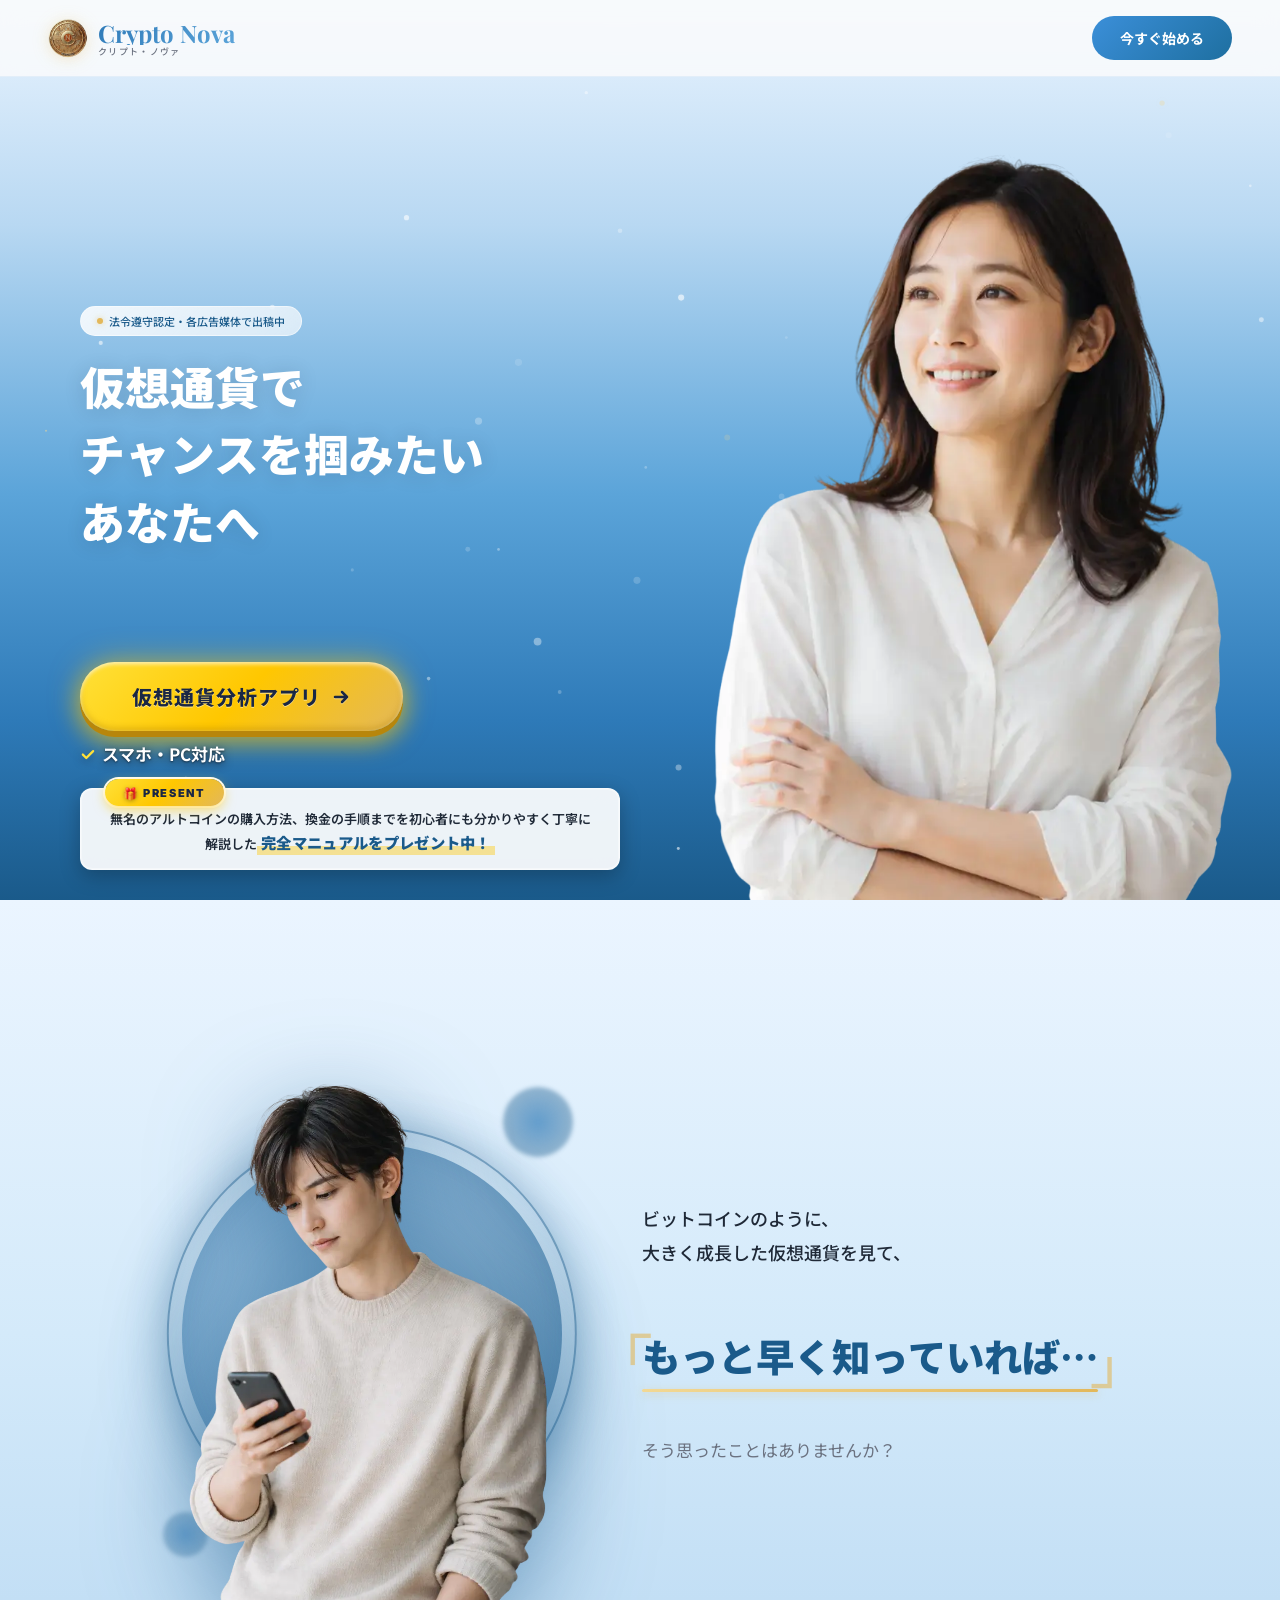
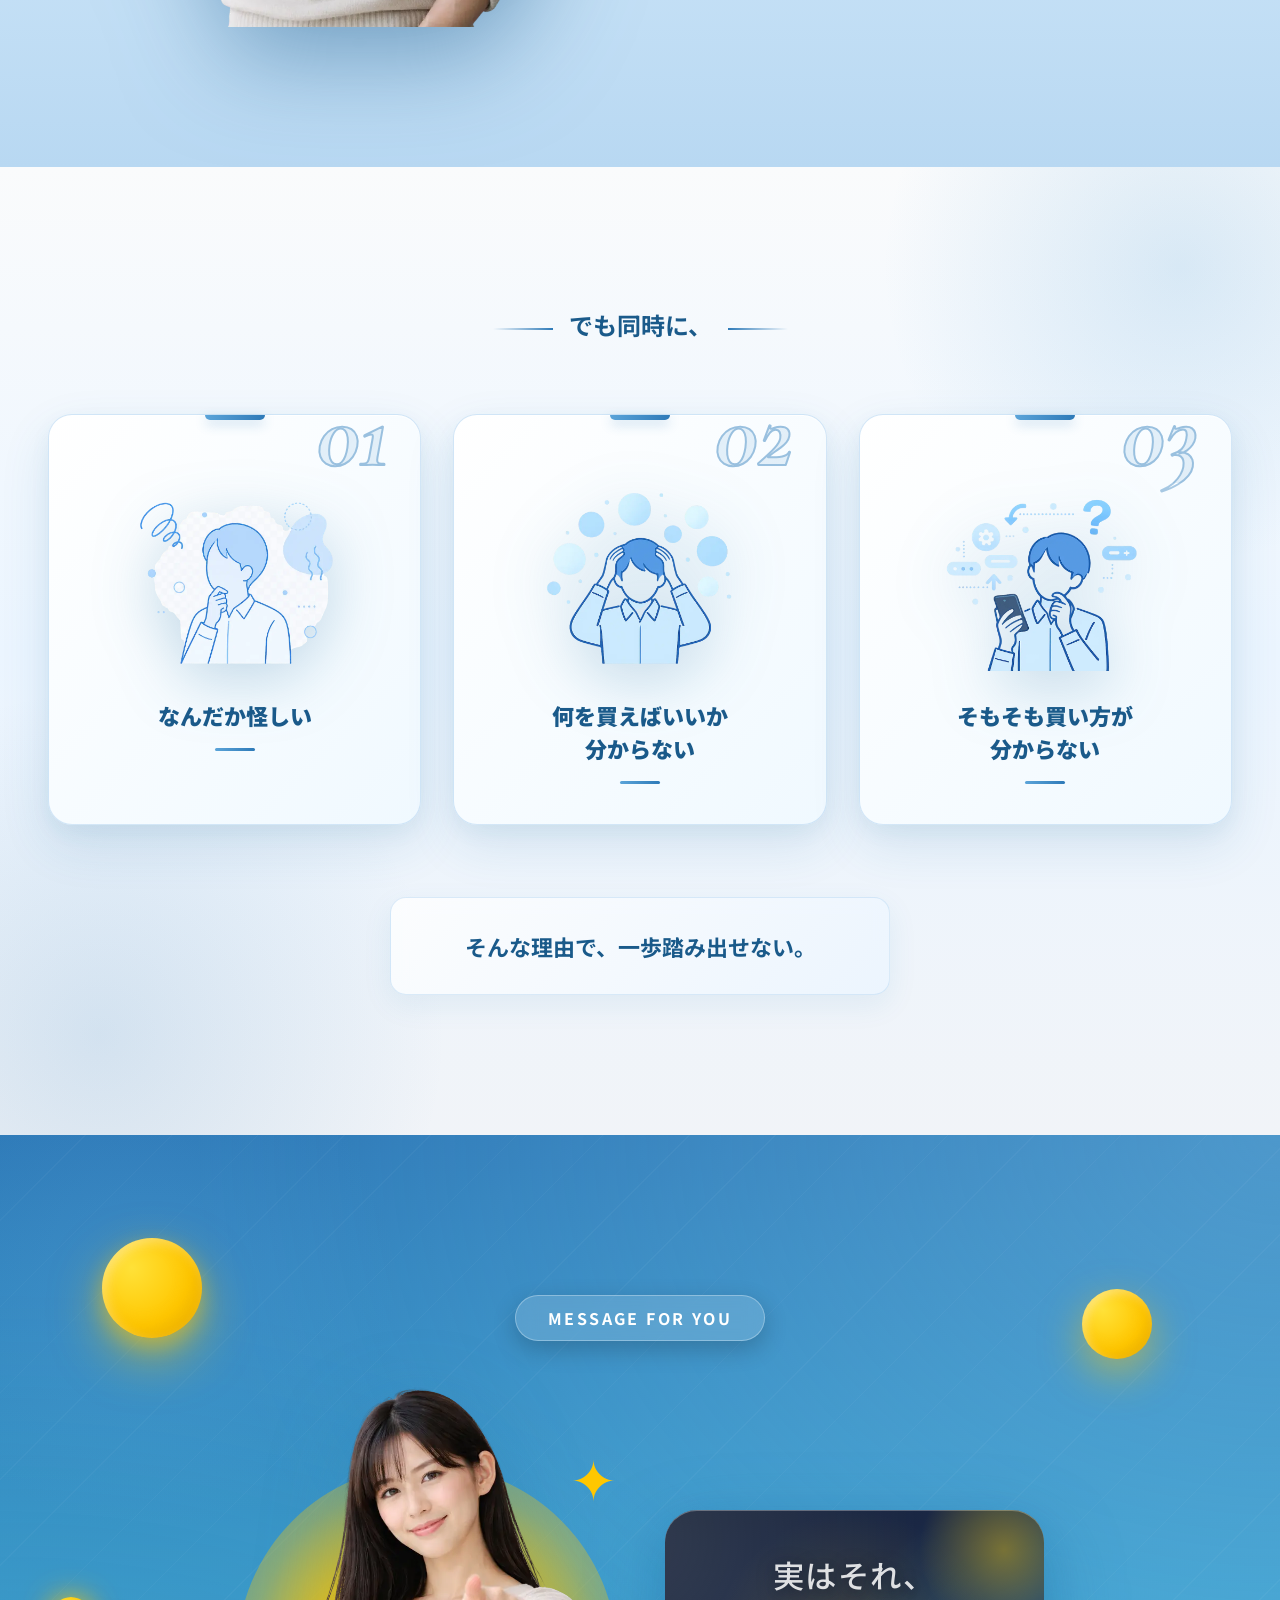
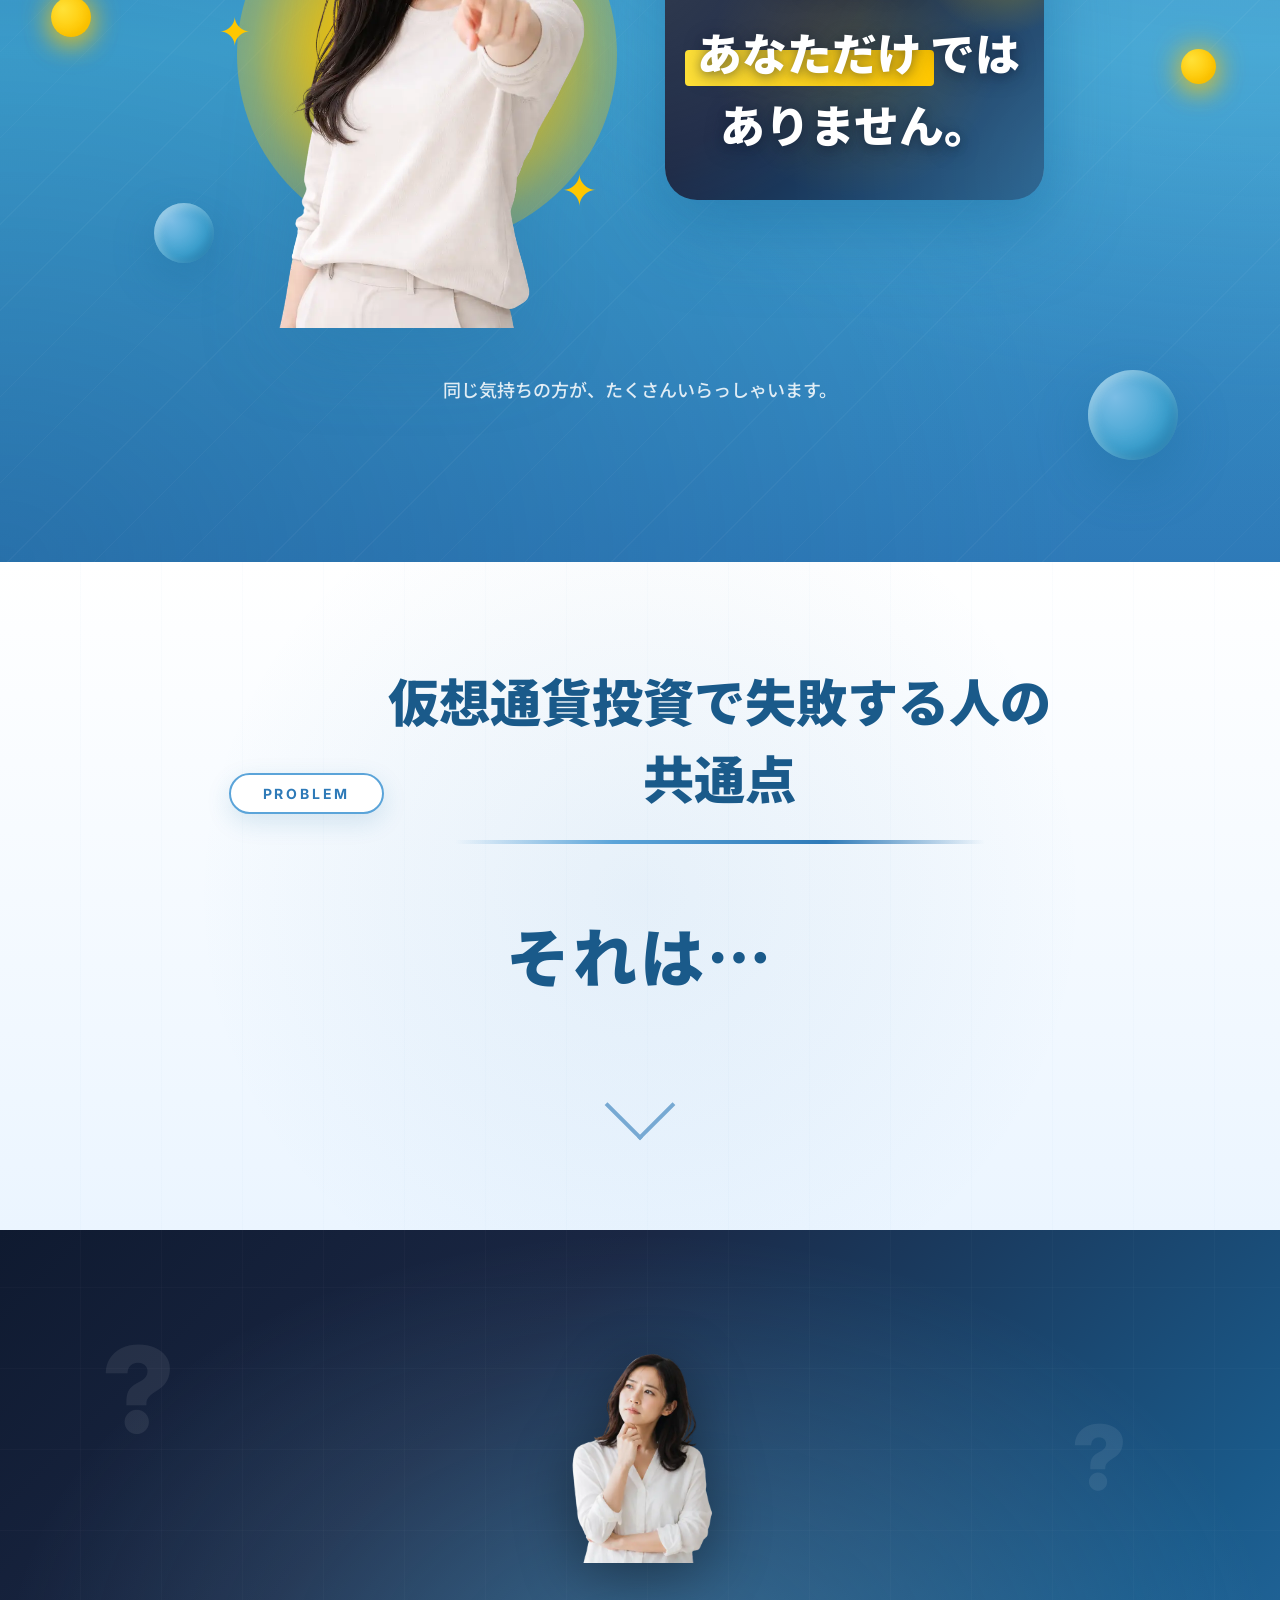
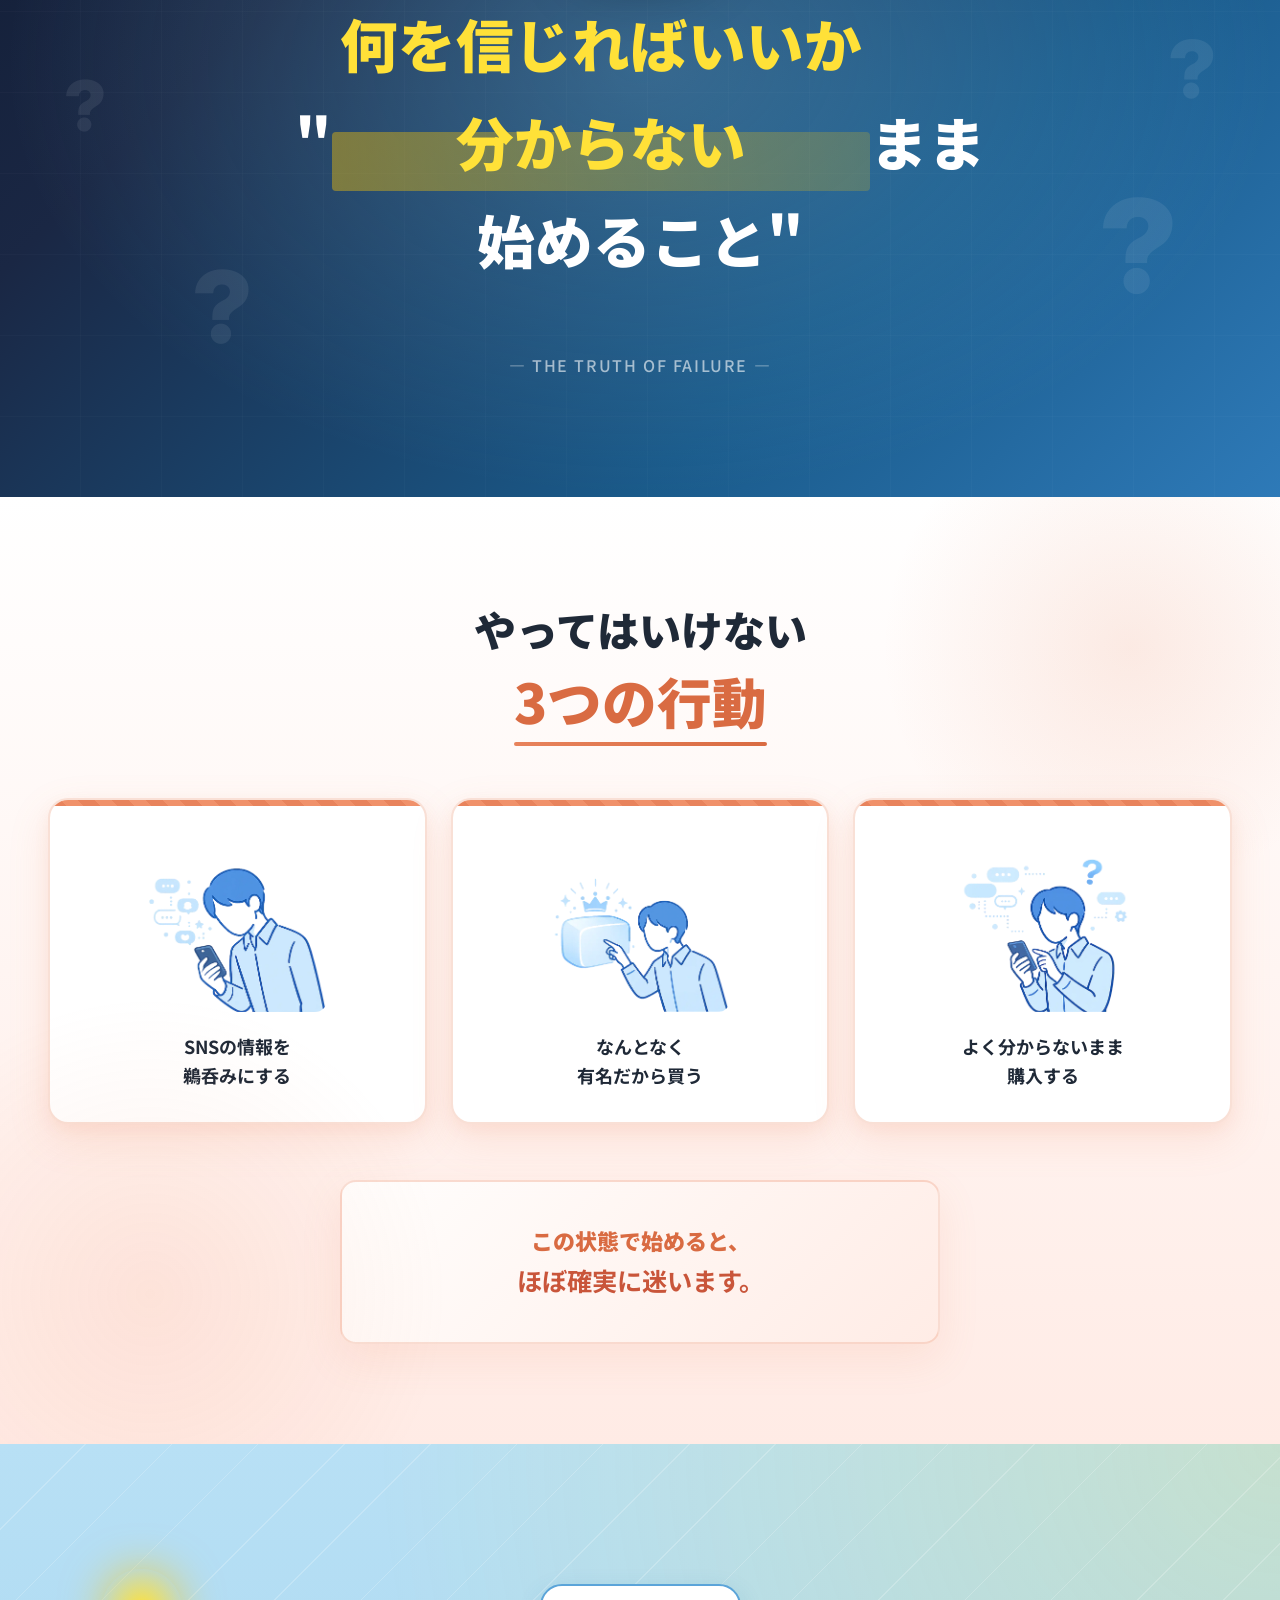
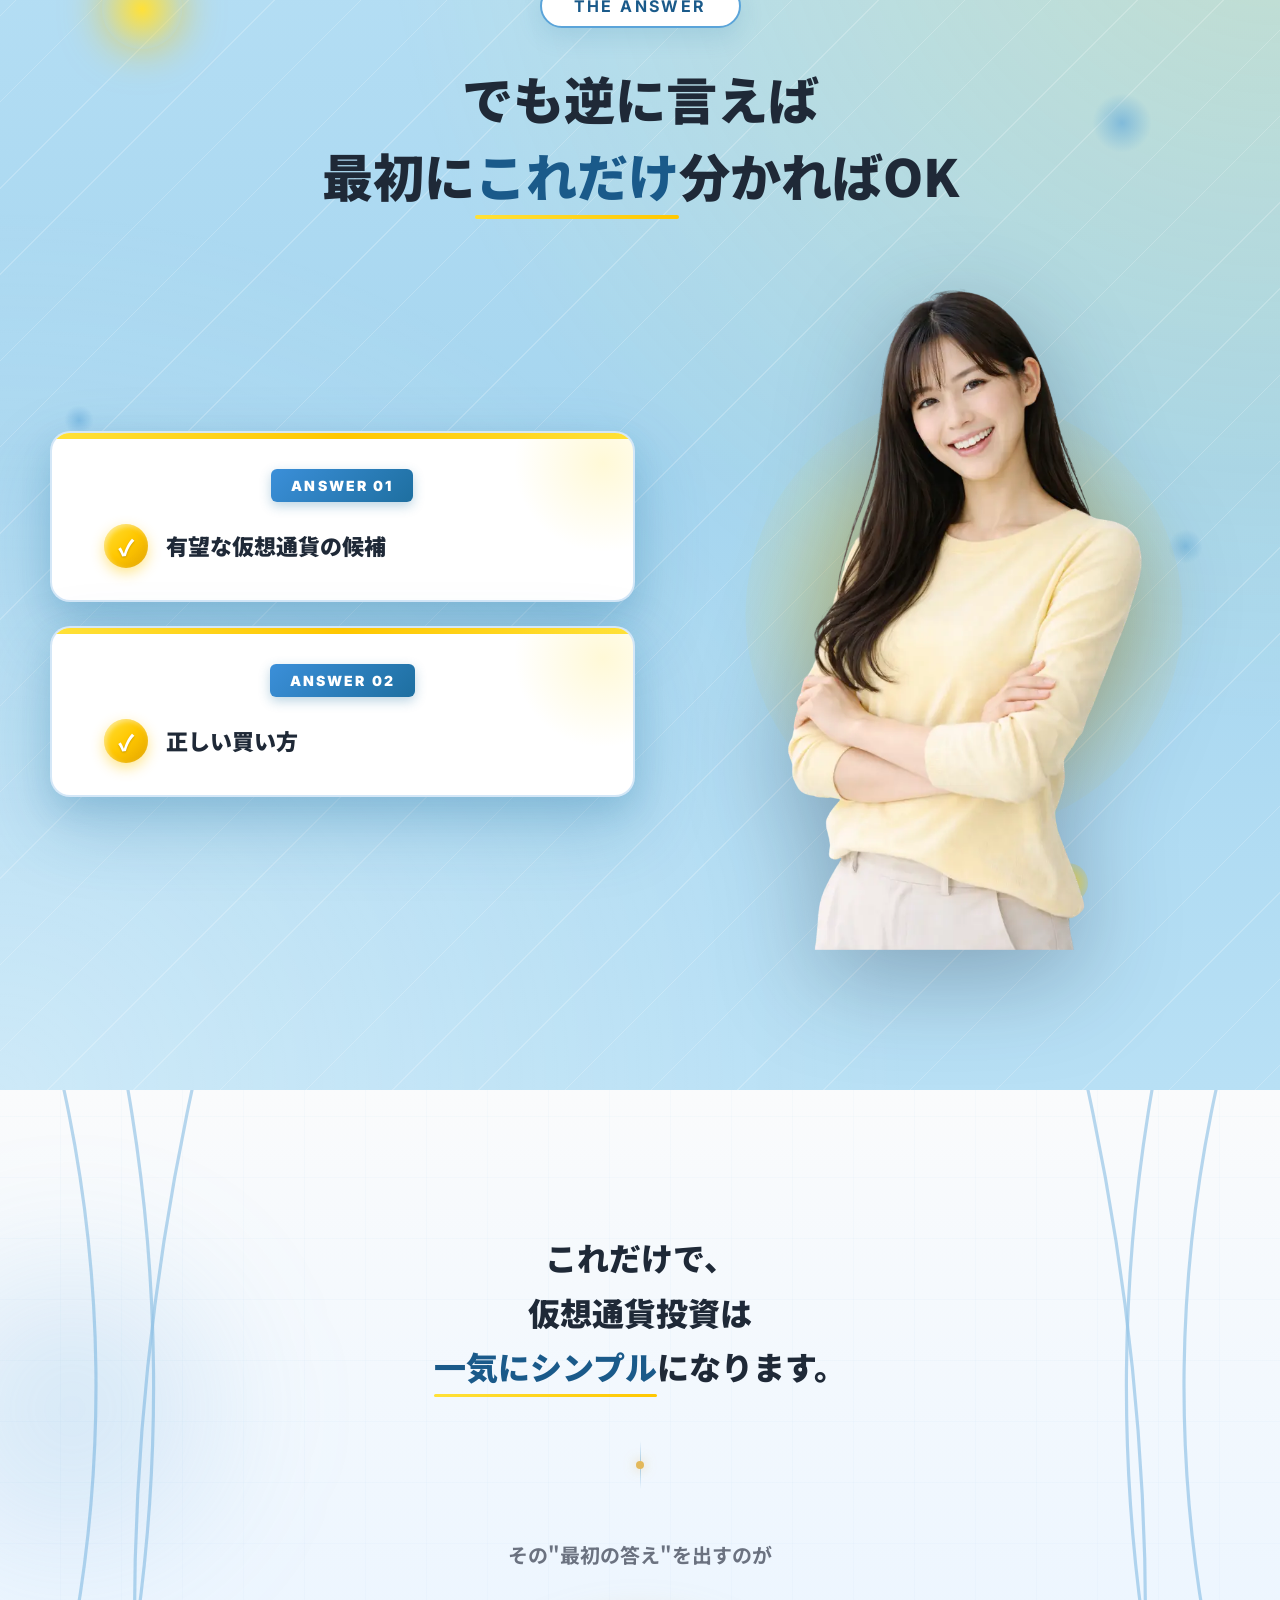
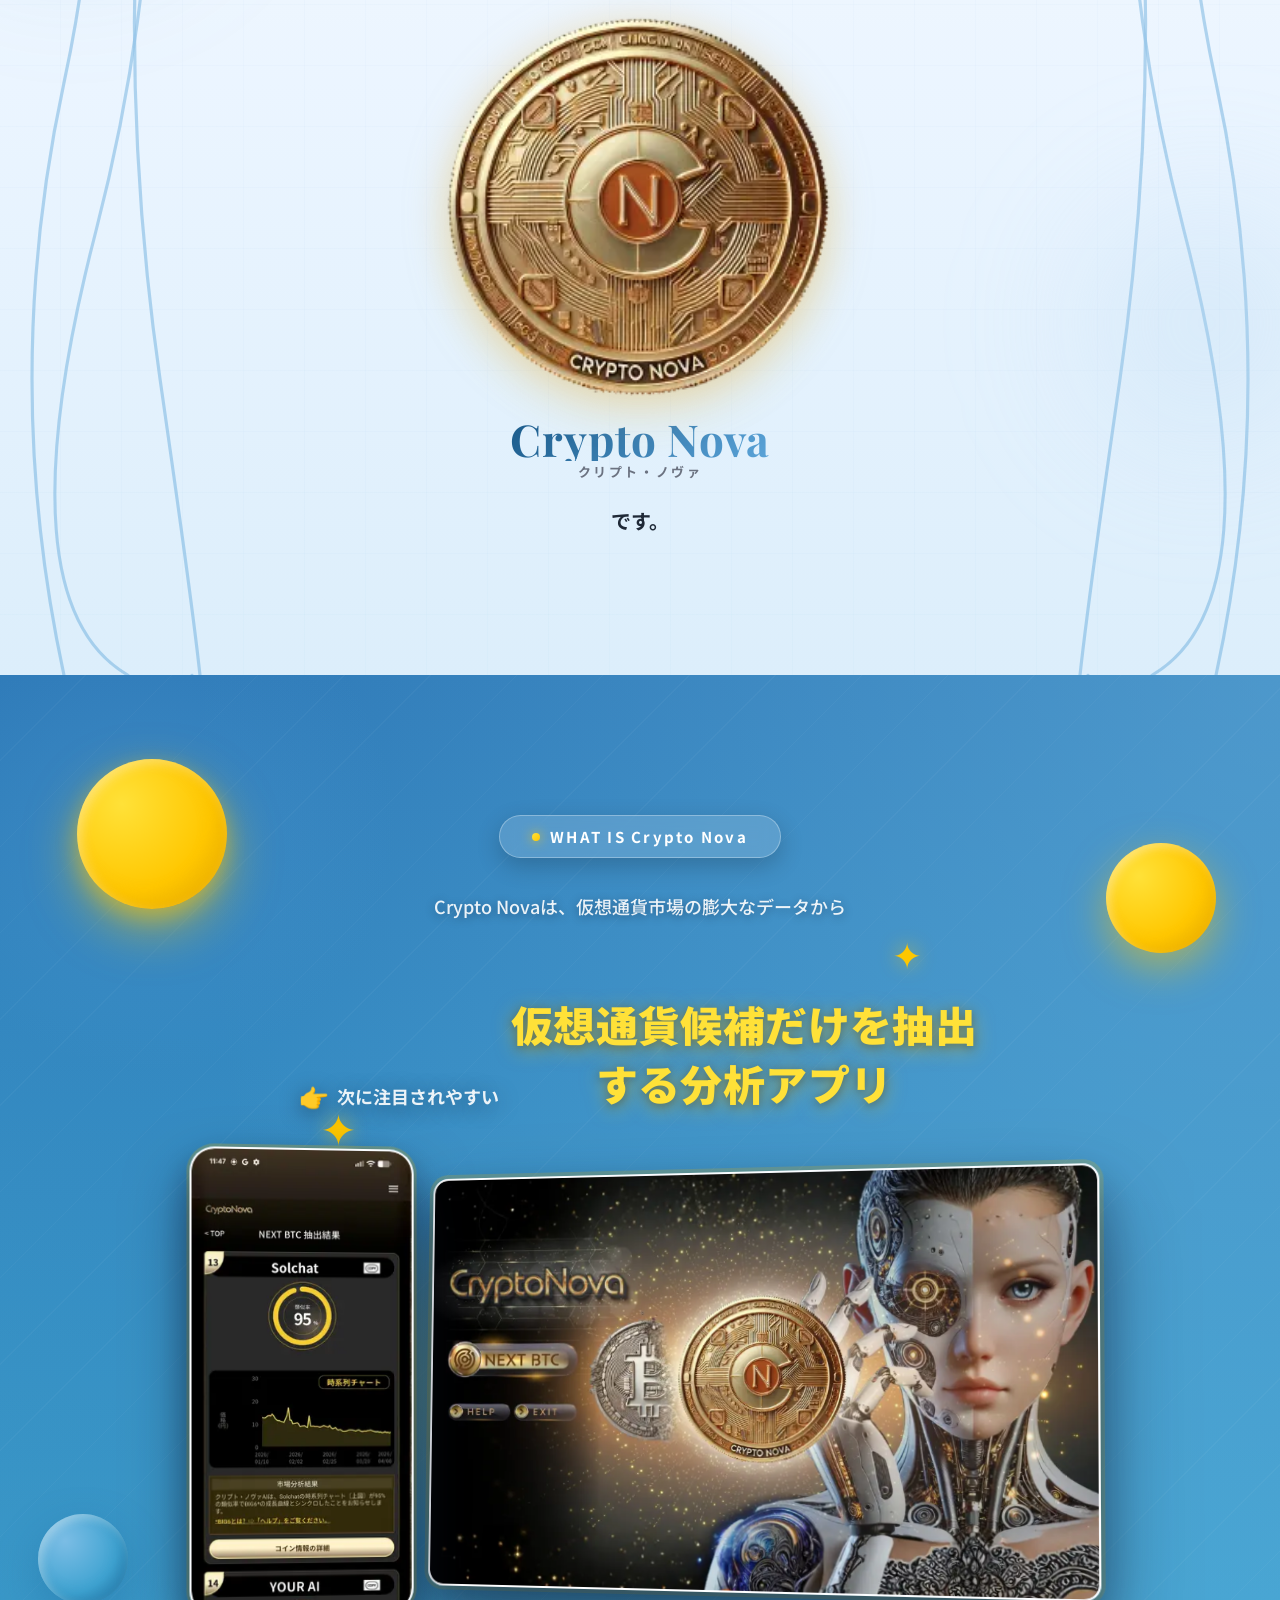
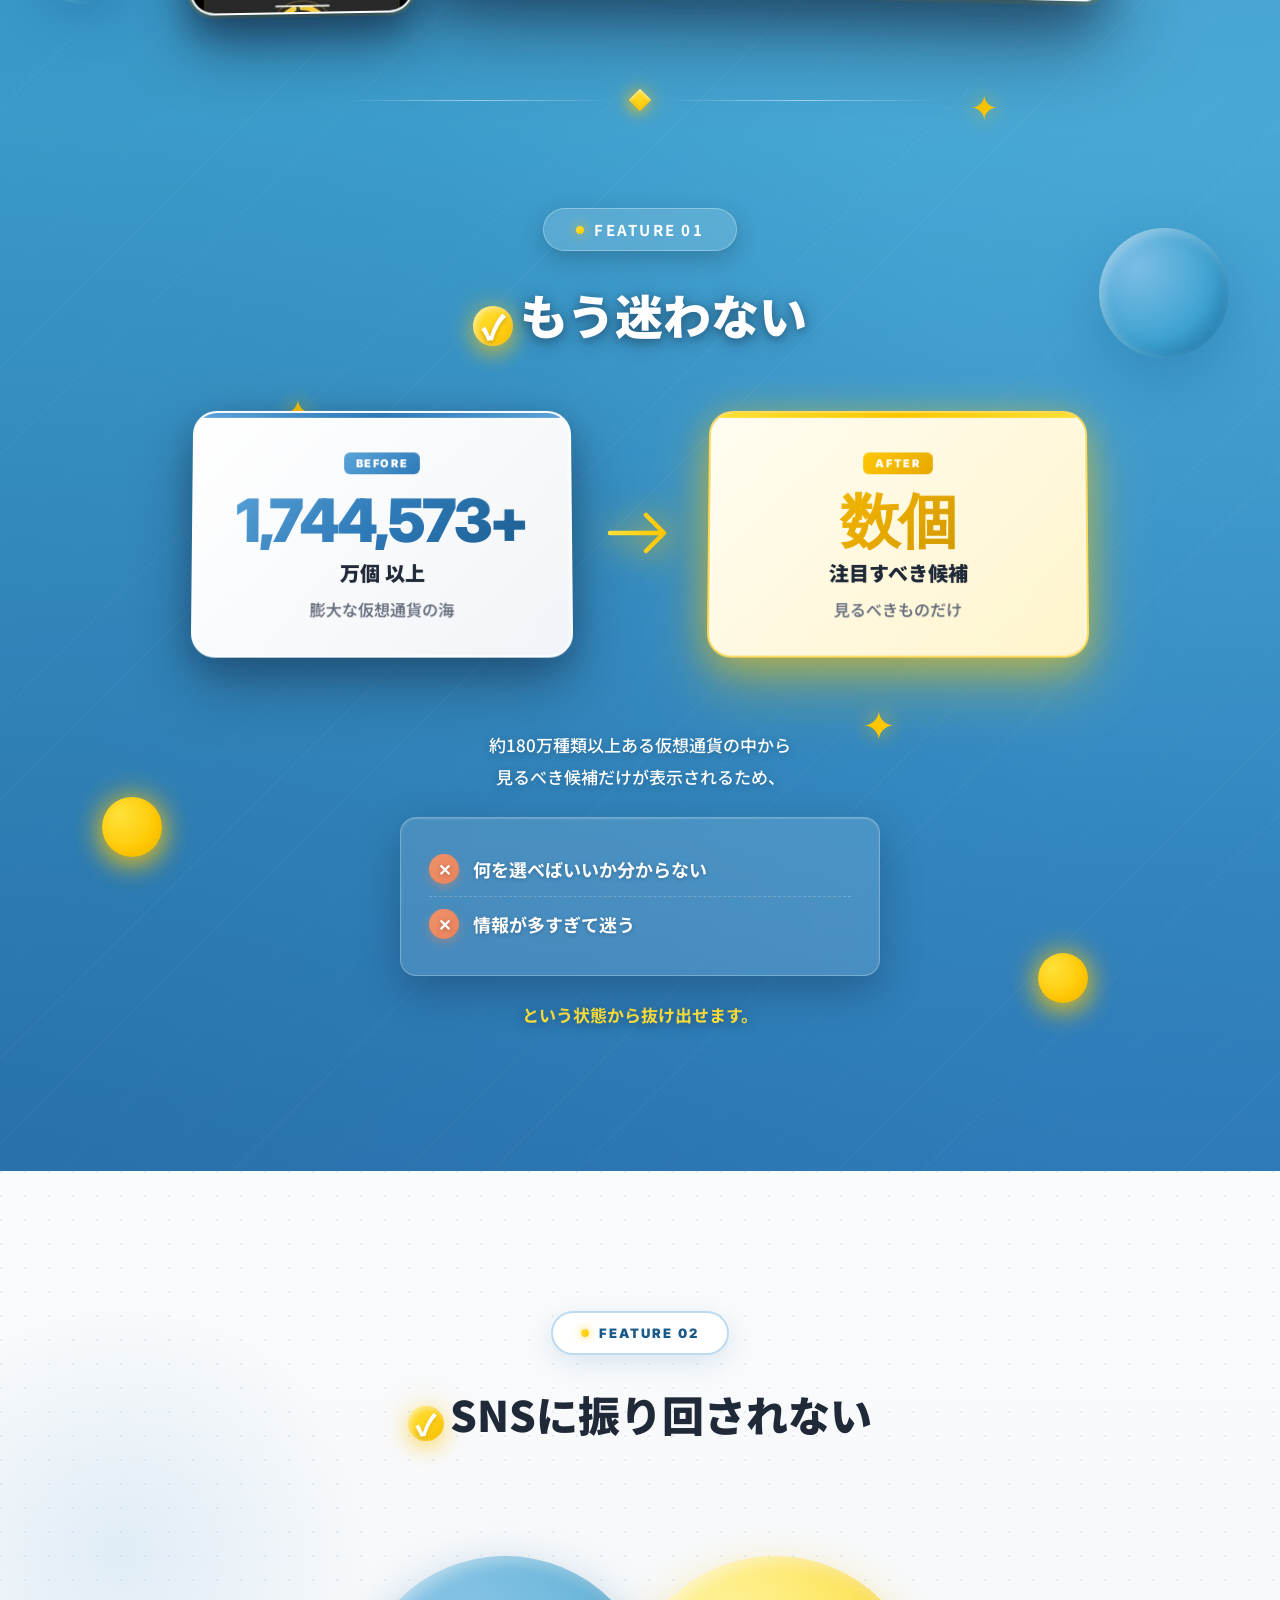
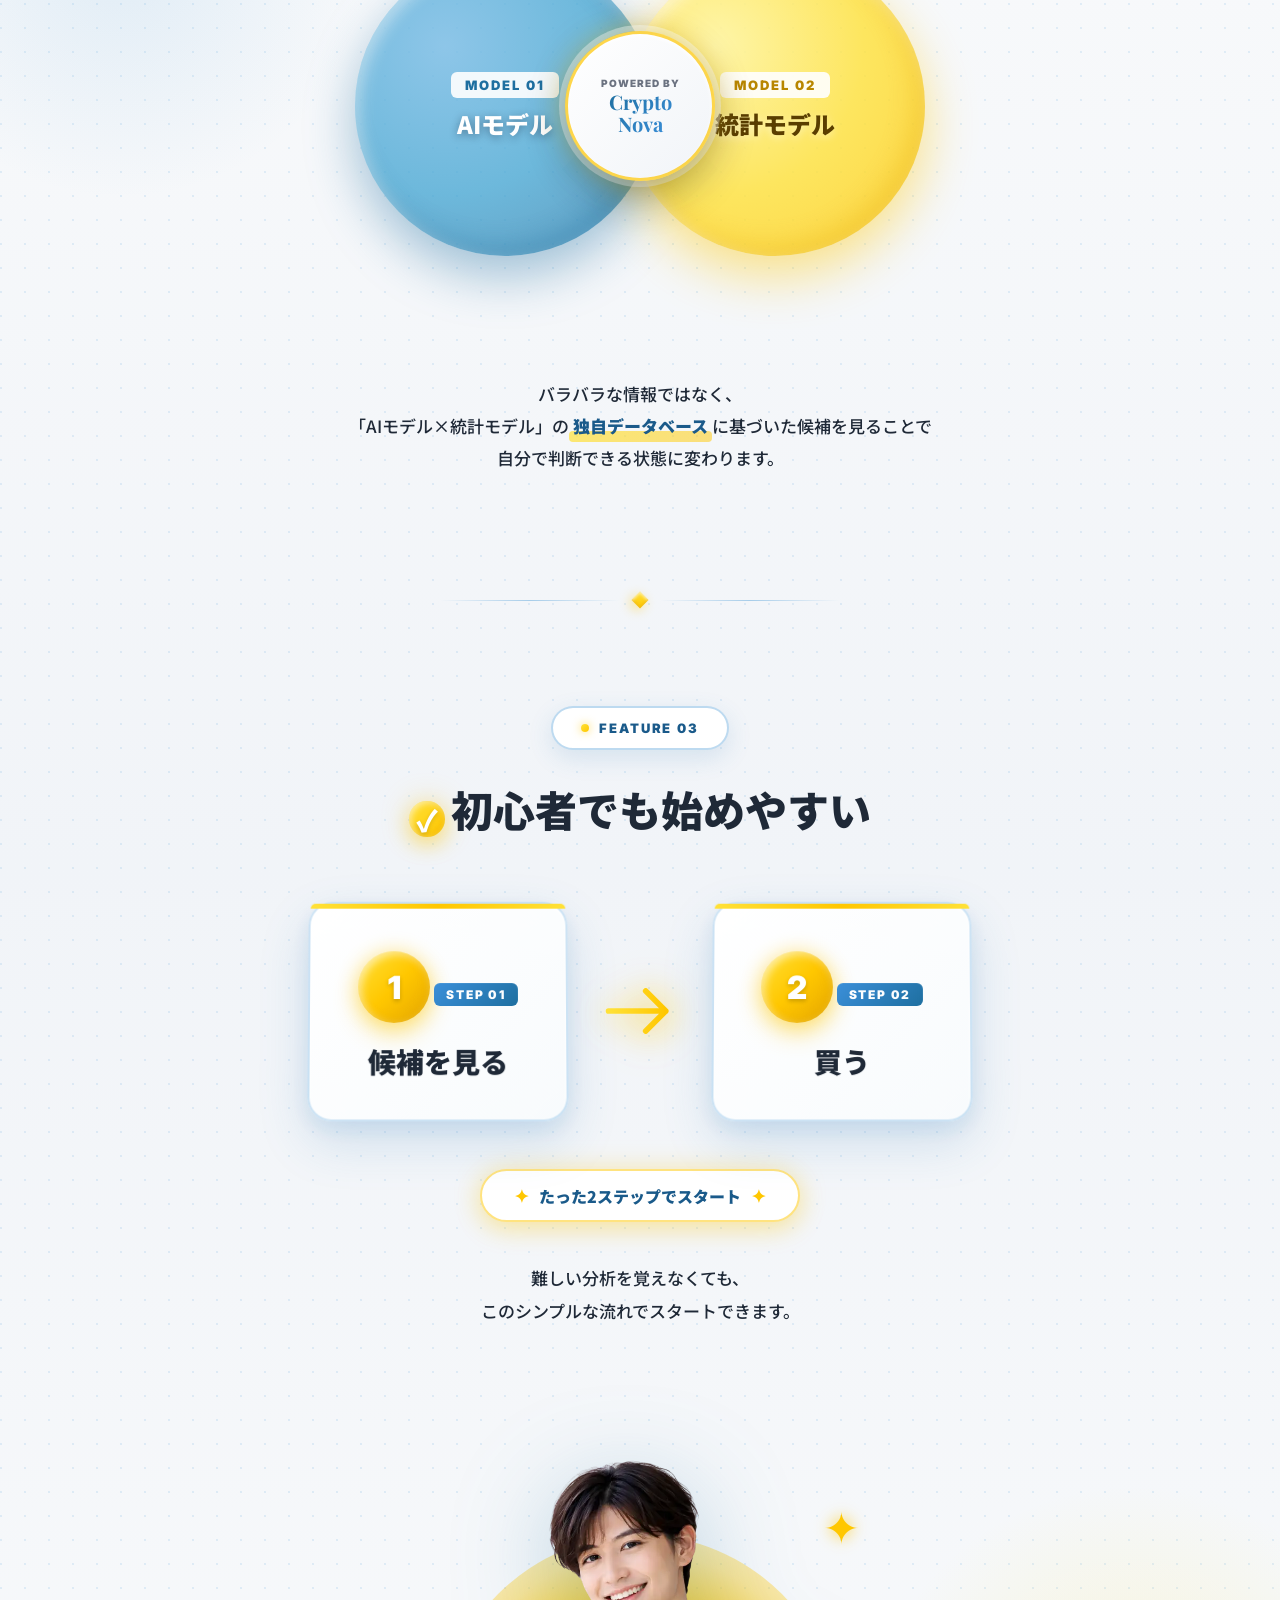
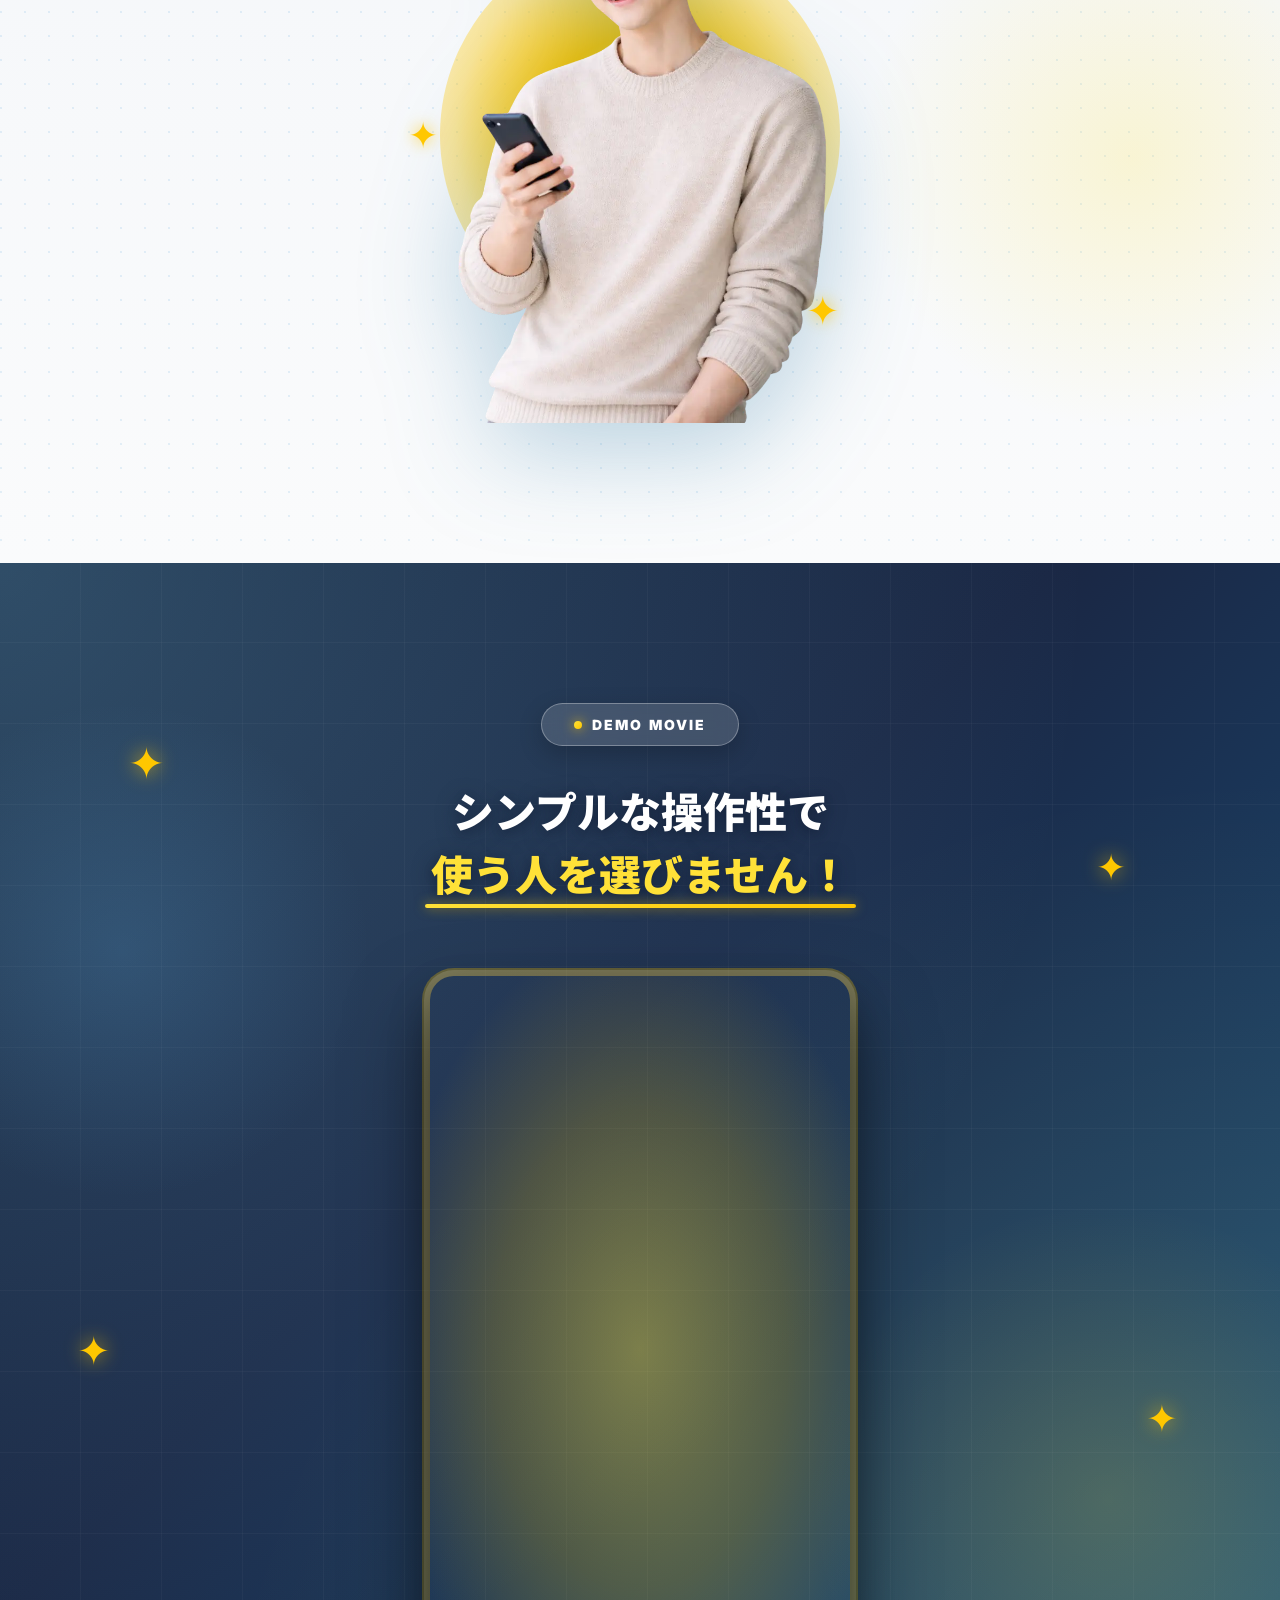
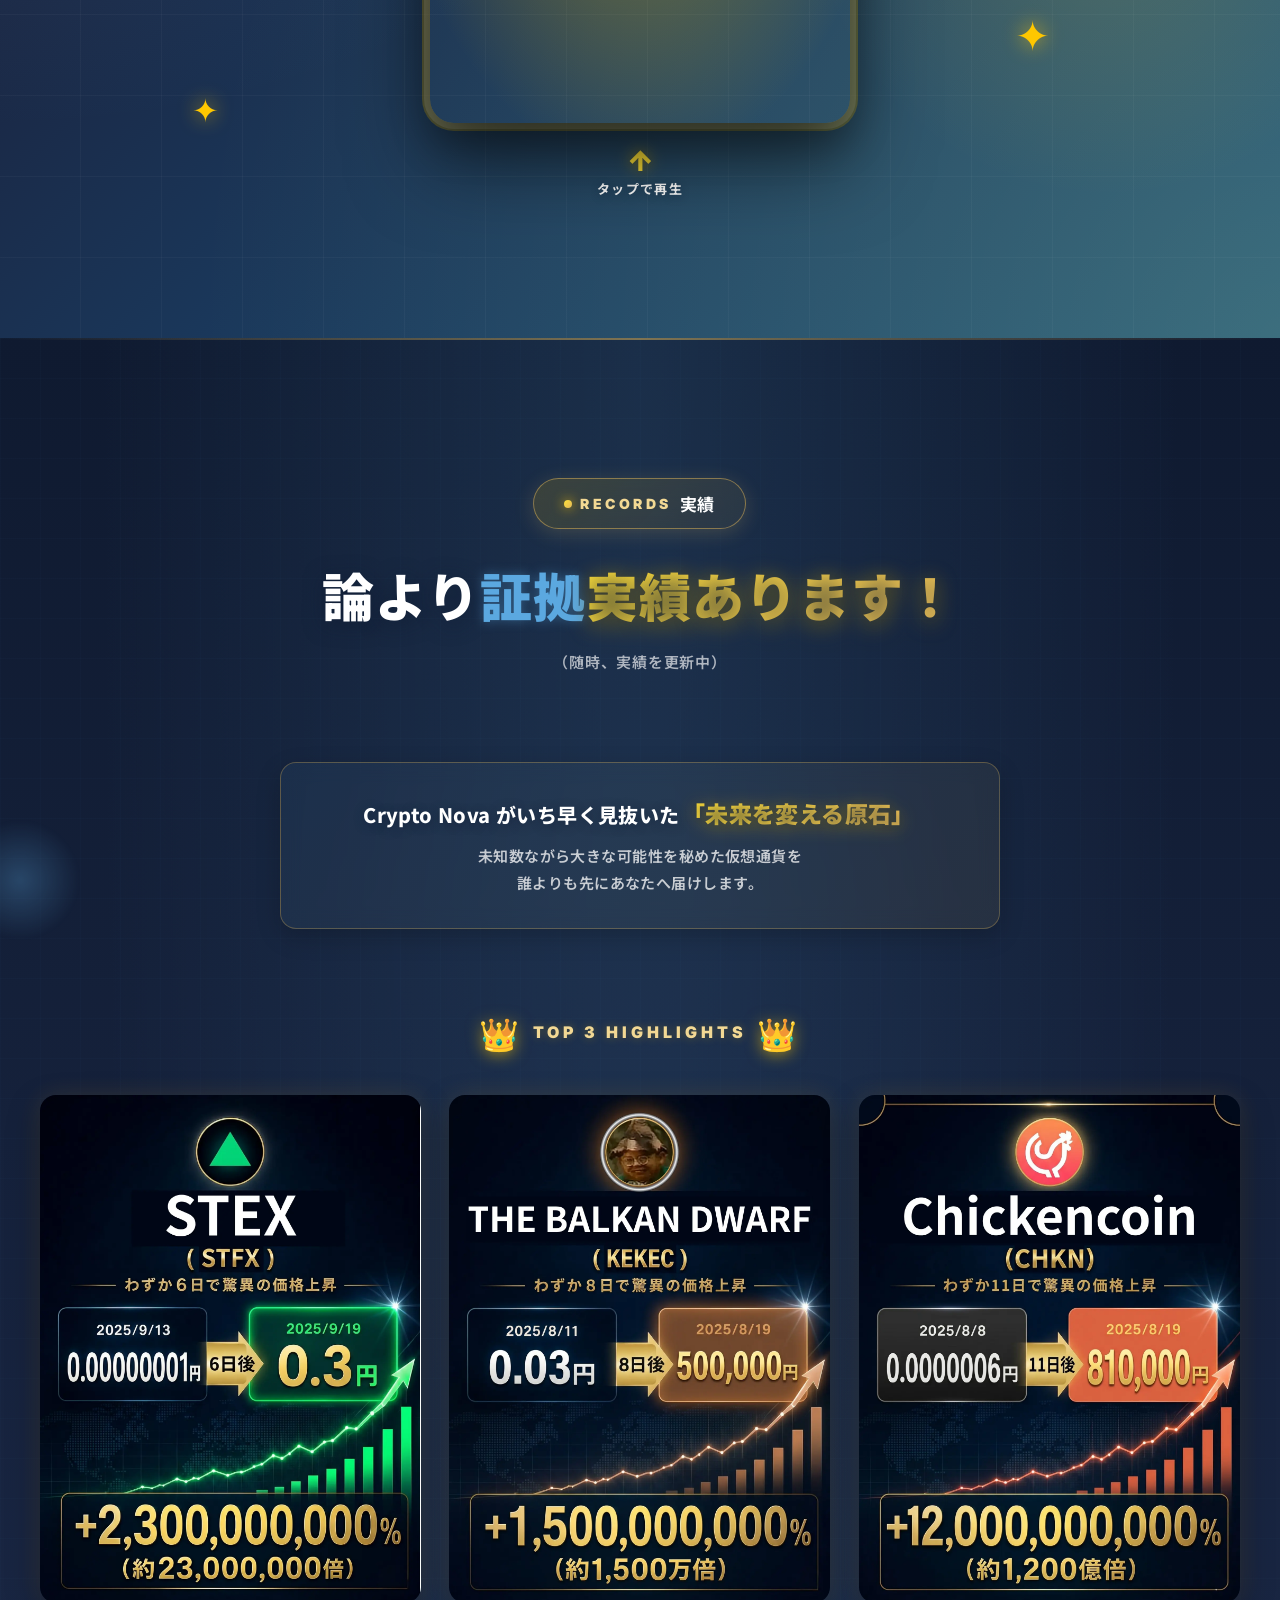
==== commit a17457c5: "Section17を雛形デザインの画像版に刷新" ====
--- a/index.html
+++ b/index.html
@@ -798,7 +798,7 @@
 
         <!-- No.1: STFX -->
         <div class="results__item">
-          <img src="result-01.png" alt="STFX 実績" class="results__image">
+          <img src="result-01.webp" alt="STFX 実績" class="results__image">
           <button class="results__evidence-btn" data-evidence="evidence-15.png" aria-label="エビデンスを見る">
             <span class="results__evidence-icon">+</span>
             <span class="results__evidence-text">エビデンス（数値の根拠）を見る</span>
@@ -807,7 +807,7 @@
 
         <!-- No.2: THE BALKAN DWARF -->
         <div class="results__item">
-          <img src="result-02.png" alt="THE BALKAN DWARF 実績" class="results__image">
+          <img src="result-02.webp" alt="THE BALKAN DWARF 実績" class="results__image">
           <button class="results__evidence-btn" data-evidence="evidence-12.png" aria-label="エビデンスを見る">
             <span class="results__evidence-icon">+</span>
             <span class="results__evidence-text">エビデンス（数値の根拠)を見る</span>
@@ -816,7 +816,7 @@
 
         <!-- No.3: Chickencoin -->
         <div class="results__item">
-          <img src="result-03.png" alt="Chickencoin 実績" class="results__image">
+          <img src="result-03.webp" alt="Chickencoin 実績" class="results__image">
           <button class="results__evidence-btn" data-evidence="evidence-11.png" aria-label="エビデンスを見る">
             <span class="results__evidence-icon">+</span>
             <span class="results__evidence-text">エビデンス（数値の根拠）を見る</span>
@@ -842,7 +842,7 @@
 
       <!-- 4: Aegis Ai -->
       <div class="results__item">
-        <img src="result-04.png" alt="Aegis Ai 実績" class="results__image">
+        <img src="result-04.webp" alt="Aegis Ai 実績" class="results__image">
         <button class="results__evidence-btn" data-evidence="evidence-18.png" aria-label="エビデンスを見る">
           <span class="results__evidence-icon">+</span>
           <span class="results__evidence-text">エビデンス（数値の根拠）を見る</span>
@@ -851,7 +851,7 @@
 
       <!-- 5: Midnight -->
       <div class="results__item">
-        <img src="result-05.png" alt="Midnight 実績" class="results__image">
+        <img src="result-05.webp" alt="Midnight 実績" class="results__image">
         <button class="results__evidence-btn" data-evidence="evidence-17.png" aria-label="エビデンスを見る">
           <span class="results__evidence-icon">+</span>
           <span class="results__evidence-text">エビデンス（数値の根拠）を見る</span>
@@ -860,7 +860,7 @@
 
       <!-- 6: MyMetaTrader -->
       <div class="results__item">
-        <img src="result-06.png" alt="MyMetaTrader 実績" class="results__image">
+        <img src="result-06.webp" alt="MyMetaTrader 実績" class="results__image">
         <button class="results__evidence-btn" data-evidence="evidence-13.png" aria-label="エビデンスを見る">
           <span class="results__evidence-icon">+</span>
           <span class="results__evidence-text">エビデンス（数値の根拠）を見る</span>
@@ -869,7 +869,7 @@
 
       <!-- 7: Hermes DAO -->
       <div class="results__item">
-        <img src="result-07.png" alt="Hermes DAO 実績" class="results__image">
+        <img src="result-07.webp" alt="Hermes DAO 実績" class="results__image">
         <button class="results__evidence-btn" data-evidence="evidence-10.png" aria-label="エビデンスを見る">
           <span class="results__evidence-icon">+</span>
           <span class="results__evidence-text">エビデンス（数値の根拠）を見る</span>
@@ -878,7 +878,7 @@
 
       <!-- 8: GAMA Coin -->
       <div class="results__item">
-        <img src="result-08.png" alt="GAMA Coin 実績" class="results__image">
+        <img src="result-08.webp" alt="GAMA Coin 実績" class="results__image">
         <button class="results__evidence-btn" data-evidence="evidence-03.png" aria-label="エビデンスを見る">
           <span class="results__evidence-icon">+</span>
           <span class="results__evidence-text">エビデンス（数値の根拠）を見る</span>
@@ -887,7 +887,7 @@
 
       <!-- 9: Trump MAGA -->
       <div class="results__item">
-        <img src="result-09.png" alt="Trump MAGA 実績" class="results__image">
+        <img src="result-09.webp" alt="Trump MAGA 実績" class="results__image">
         <button class="results__evidence-btn" data-evidence="evidence-05.png" aria-label="エビデンスを見る">
           <span class="results__evidence-icon">+</span>
           <span class="results__evidence-text">エビデンス（数値の根拠）を見る</span>
@@ -896,7 +896,7 @@
 
       <!-- 10: GM Wagmi -->
       <div class="results__item">
-        <img src="result-10.png" alt="GM Wagmi 実績" class="results__image">
+        <img src="result-10.webp" alt="GM Wagmi 実績" class="results__image">
         <button class="results__evidence-btn" data-evidence="evidence-01.png" aria-label="エビデンスを見る">
           <span class="results__evidence-icon">+</span>
           <span class="results__evidence-text">エビデンス（数値の根拠）を見る</span>
@@ -905,7 +905,7 @@
 
       <!-- 11: TRUMP AI -->
       <div class="results__item">
-        <img src="result-11.png" alt="TRUMP AI 実績" class="results__image">
+        <img src="result-11.webp" alt="TRUMP AI 実績" class="results__image">
         <button class="results__evidence-btn" data-evidence="evidence-16.png" aria-label="エビデンスを見る">
           <span class="results__evidence-icon">+</span>
           <span class="results__evidence-text">エビデンス（数値の根拠）を見る</span>
@@ -914,7 +914,7 @@
 
       <!-- 12: Elon Trump -->
       <div class="results__item">
-        <img src="result-12.png" alt="Elon Trump 実績" class="results__image">
+        <img src="result-12.webp" alt="Elon Trump 実績" class="results__image">
         <button class="results__evidence-btn" data-evidence="evidence-04.png" aria-label="エビデンスを見る">
           <span class="results__evidence-icon">+</span>
           <span class="results__evidence-text">エビデンス（数値の根拠）を見る</span>
@@ -923,7 +923,7 @@
 
       <!-- 13: aRIA Currency -->
       <div class="results__item">
-        <img src="result-13.png" alt="aRIA Currency 実績" class="results__image">
+        <img src="result-13.webp" alt="aRIA Currency 実績" class="results__image">
         <button class="results__evidence-btn" data-evidence="evidence-14.png" aria-label="エビデンスを見る">
           <span class="results__evidence-icon">+</span>
           <span class="results__evidence-text">エビデンス（数値の根拠）を見る</span>
@@ -932,7 +932,7 @@
 
       <!-- 14: Matr1x -->
       <div class="results__item">
-        <img src="result-14.png" alt="Matr1x 実績" class="results__image">
+        <img src="result-14.webp" alt="Matr1x 実績" class="results__image">
         <button class="results__evidence-btn" data-evidence="evidence-08.png" aria-label="エビデンスを見る">
           <span class="results__evidence-icon">+</span>
           <span class="results__evidence-text">エビデンス（数値の根拠）を見る</span>
@@ -941,7 +941,7 @@
 
       <!-- 15: HARRIS DOGS -->
       <div class="results__item">
-        <img src="result-15.png" alt="HARRIS DOGS 実績" class="results__image">
+        <img src="result-15.webp" alt="HARRIS DOGS 実績" class="results__image">
         <button class="results__evidence-btn" data-evidence="evidence-06.png" aria-label="エビデンスを見る">
           <span class="results__evidence-icon">+</span>
           <span class="results__evidence-text">エビデンス（数値の根拠）を見る</span>
@@ -950,7 +950,7 @@
 
       <!-- 16: ETNA Network -->
       <div class="results__item">
-        <img src="result-16.png" alt="ETNA Network 実績" class="results__image">
+        <img src="result-16.webp" alt="ETNA Network 実績" class="results__image">
         <button class="results__evidence-btn" data-evidence="evidence-09.png" aria-label="エビデンスを見る">
           <span class="results__evidence-icon">+</span>
           <span class="results__evidence-text">エビデンス（数値の根拠）を見る</span>
@@ -959,7 +959,7 @@
 
       <!-- 17: GameStop coin -->
       <div class="results__item">
-        <img src="result-17.png" alt="GameStop coin 実績" class="results__image">
+        <img src="result-17.webp" alt="GameStop coin 実績" class="results__image">
         <button class="results__evidence-btn" data-evidence="evidence-07.png" aria-label="エビデンスを見る">
           <span class="results__evidence-icon">+</span>
           <span class="results__evidence-text">エビデンス（数値の根拠）を見る</span>
@@ -968,7 +968,7 @@
 
       <!-- 18: President Donald J. Trump -->
       <div class="results__item">
-        <img src="result-18.png" alt="President Donald J. Trump 実績" class="results__image">
+        <img src="result-18.webp" alt="President Donald J. Trump 実績" class="results__image">
         <button class="results__evidence-btn" data-evidence="evidence-02.png" aria-label="エビデンスを見る">
           <span class="results__evidence-icon">+</span>
           <span class="results__evidence-text">エビデンス（数値の根拠）を見る</span>
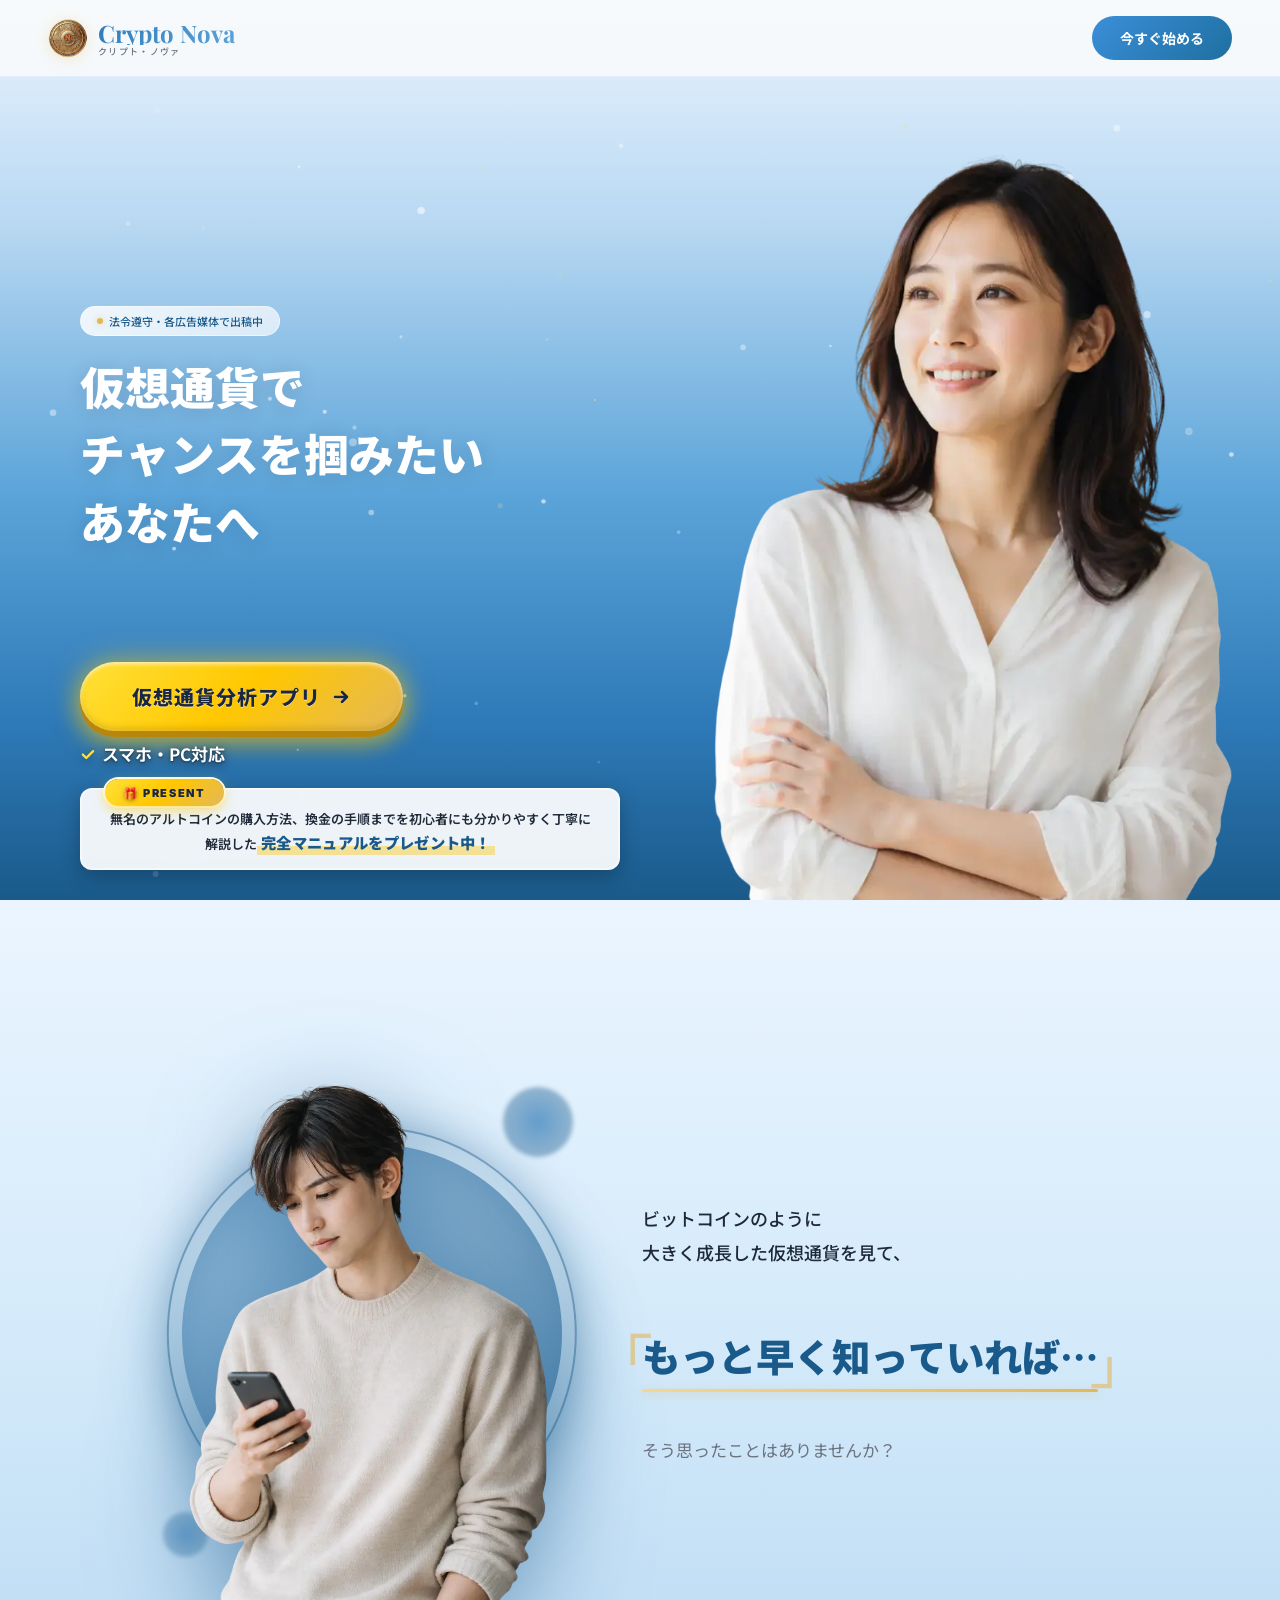
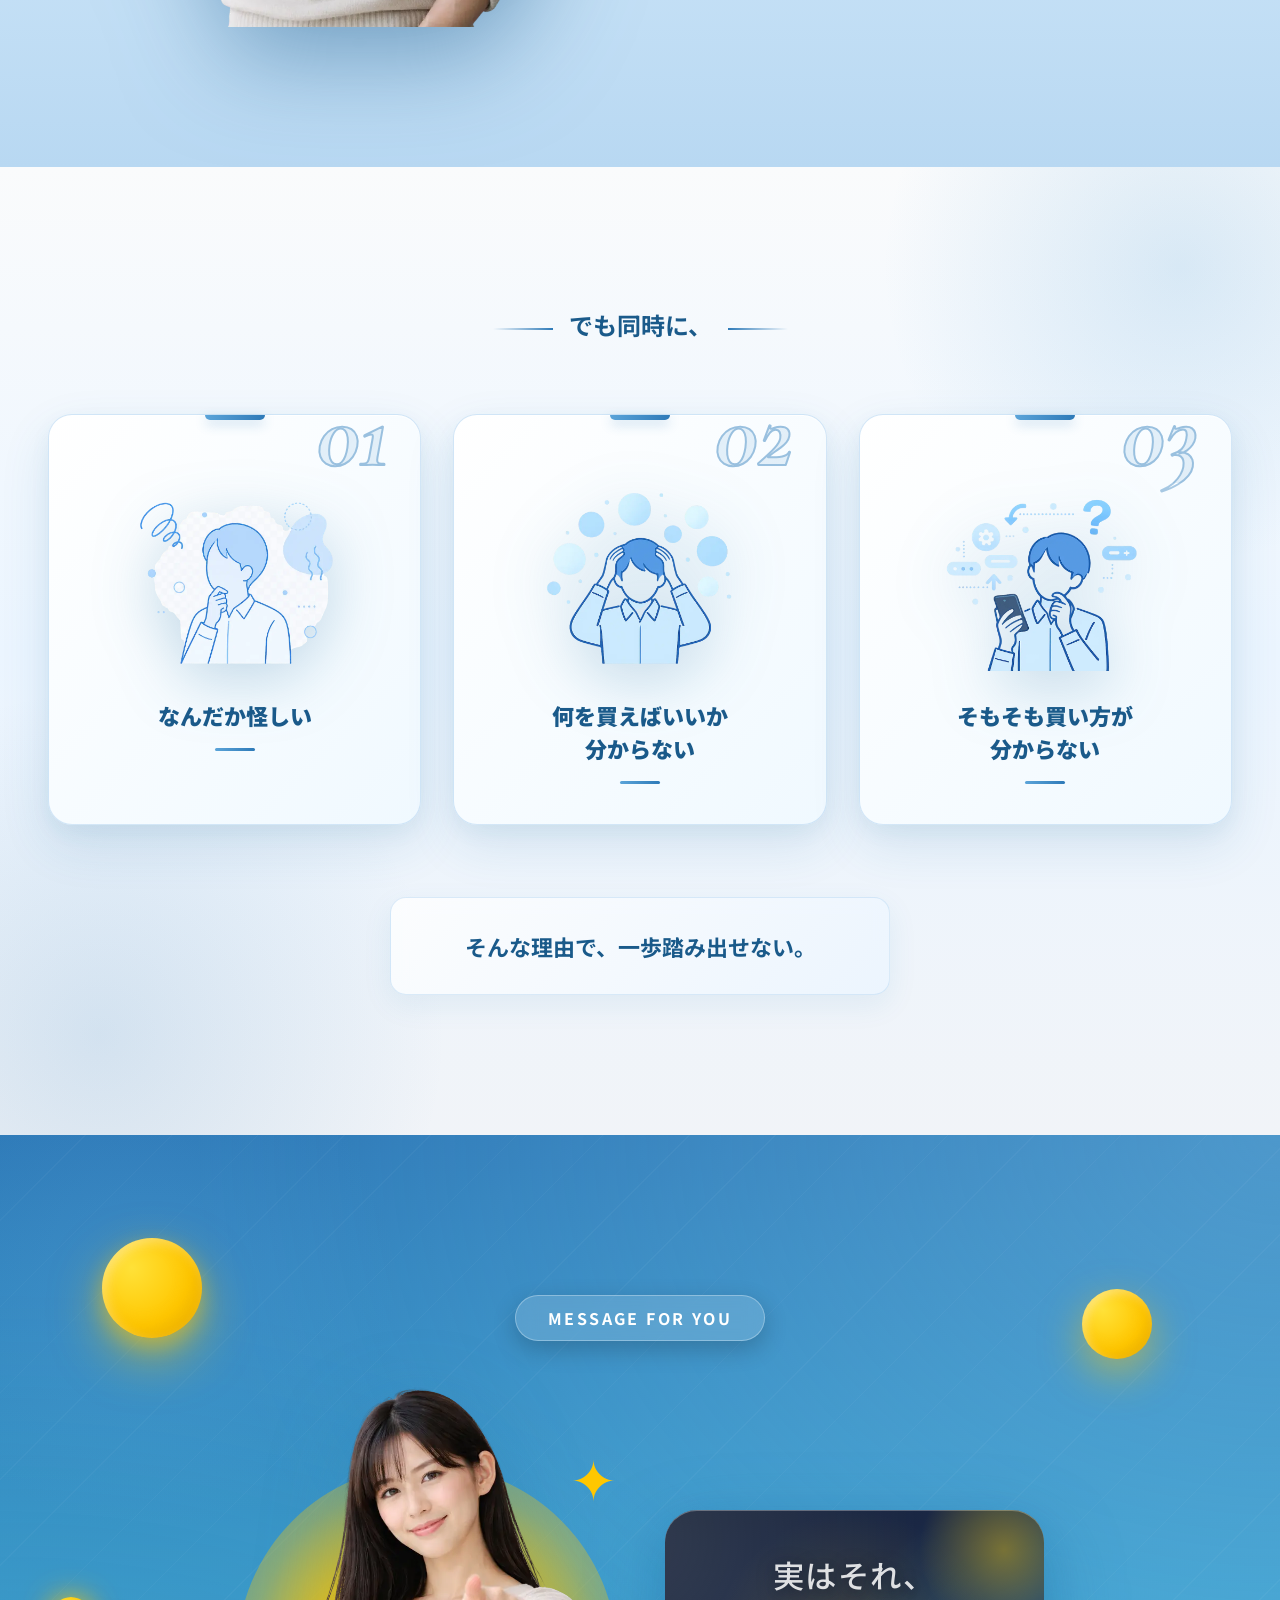
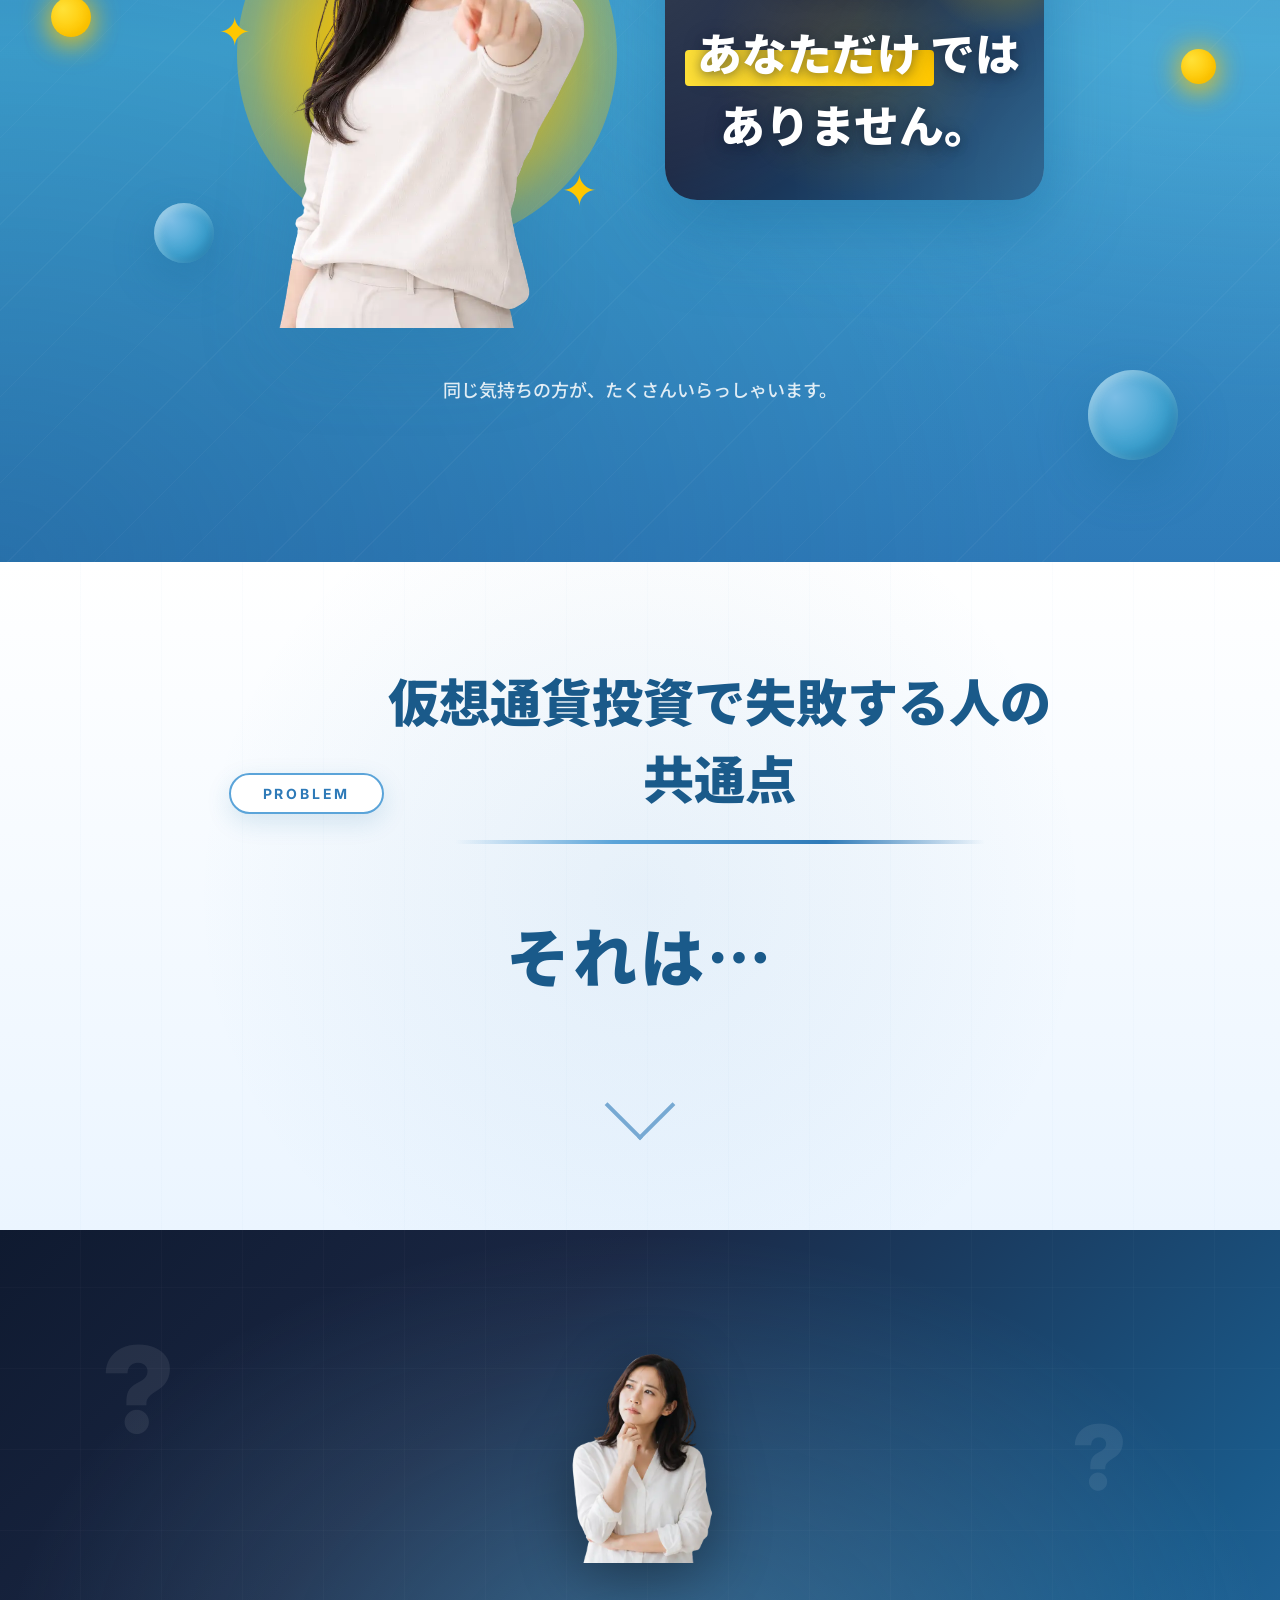
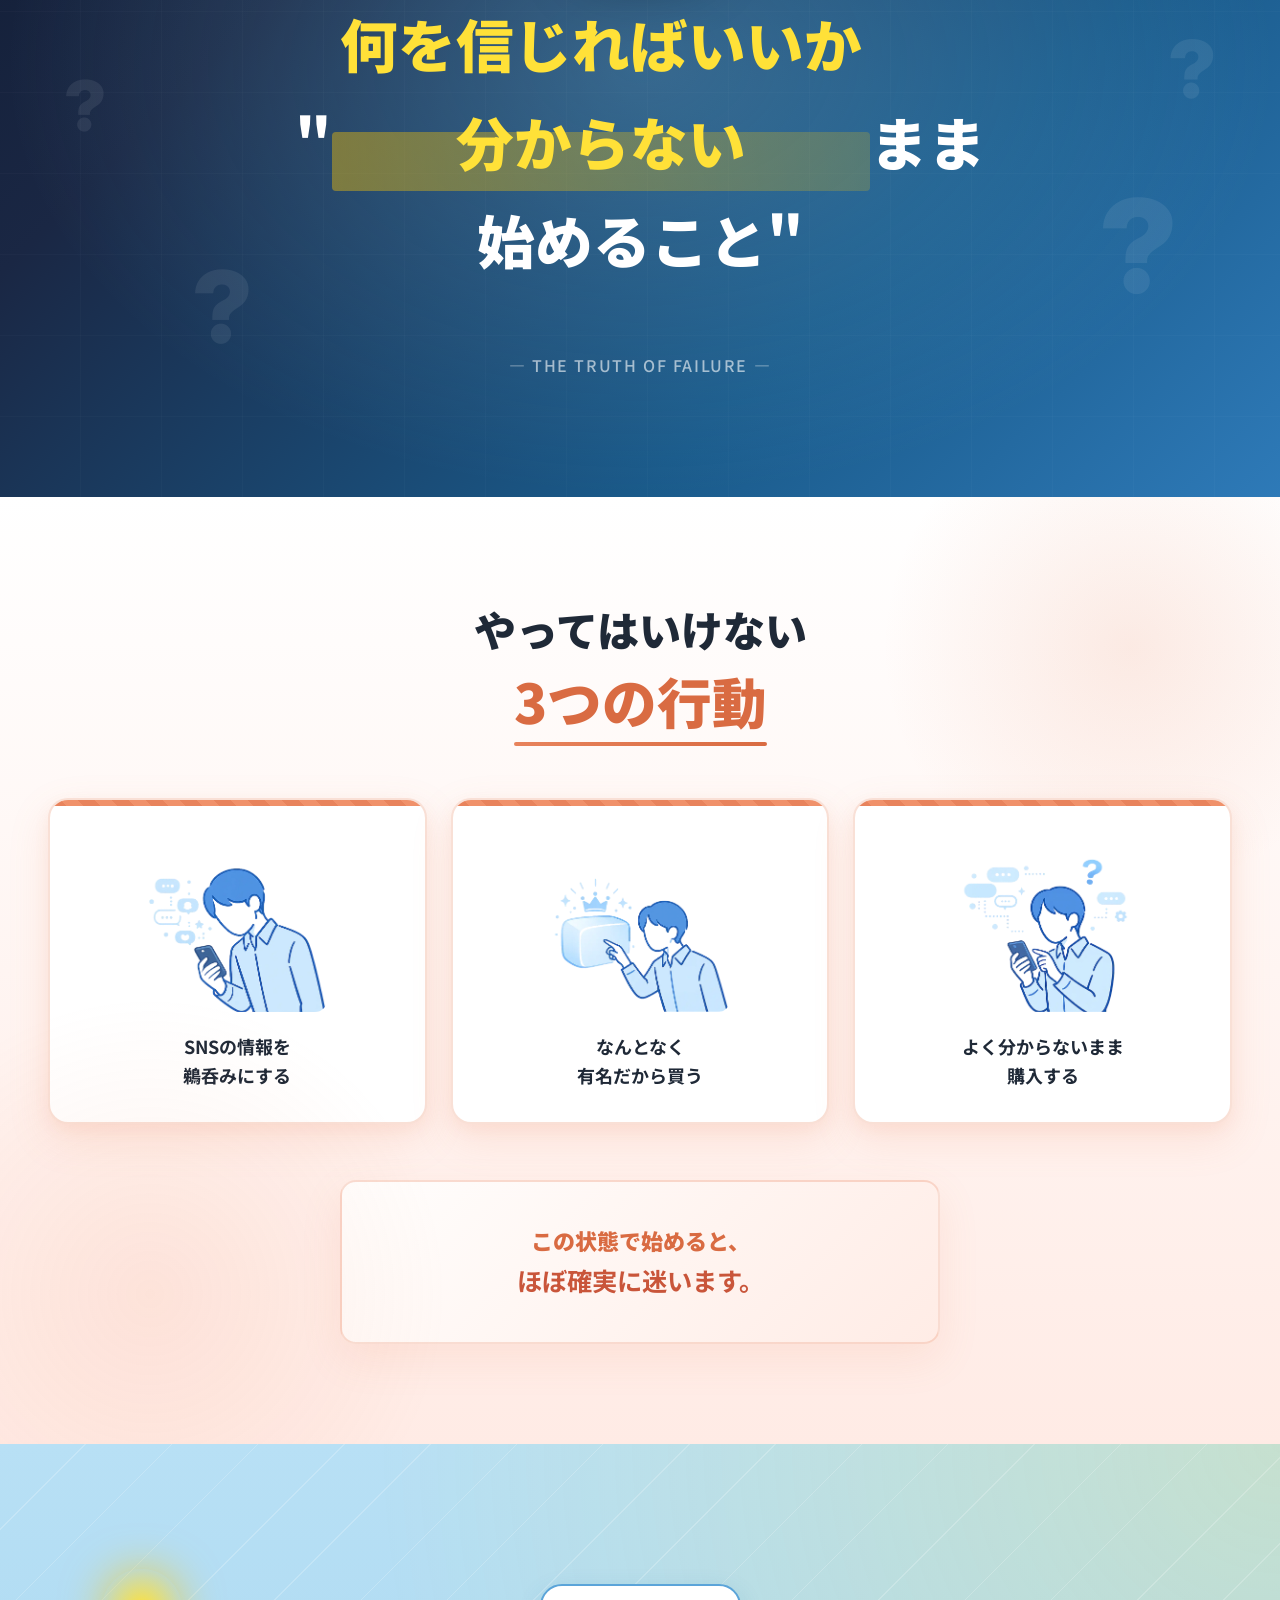
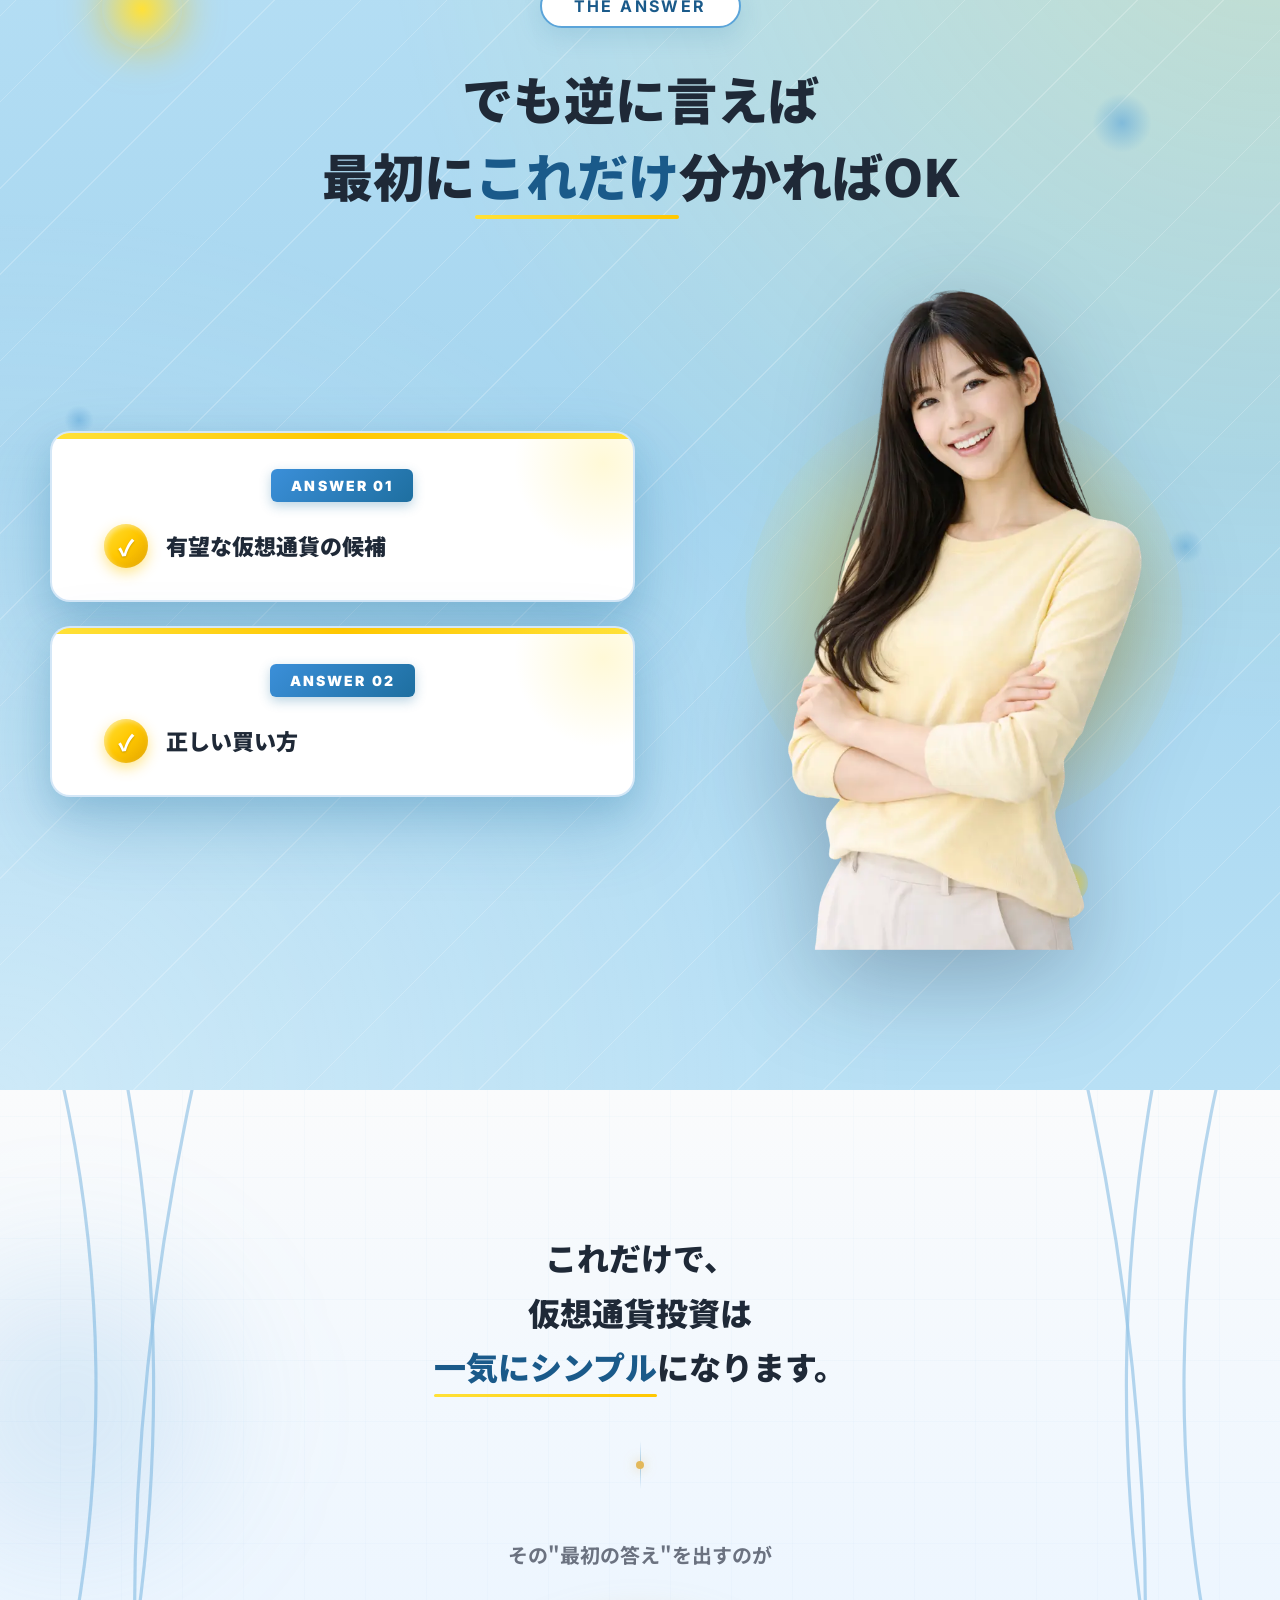
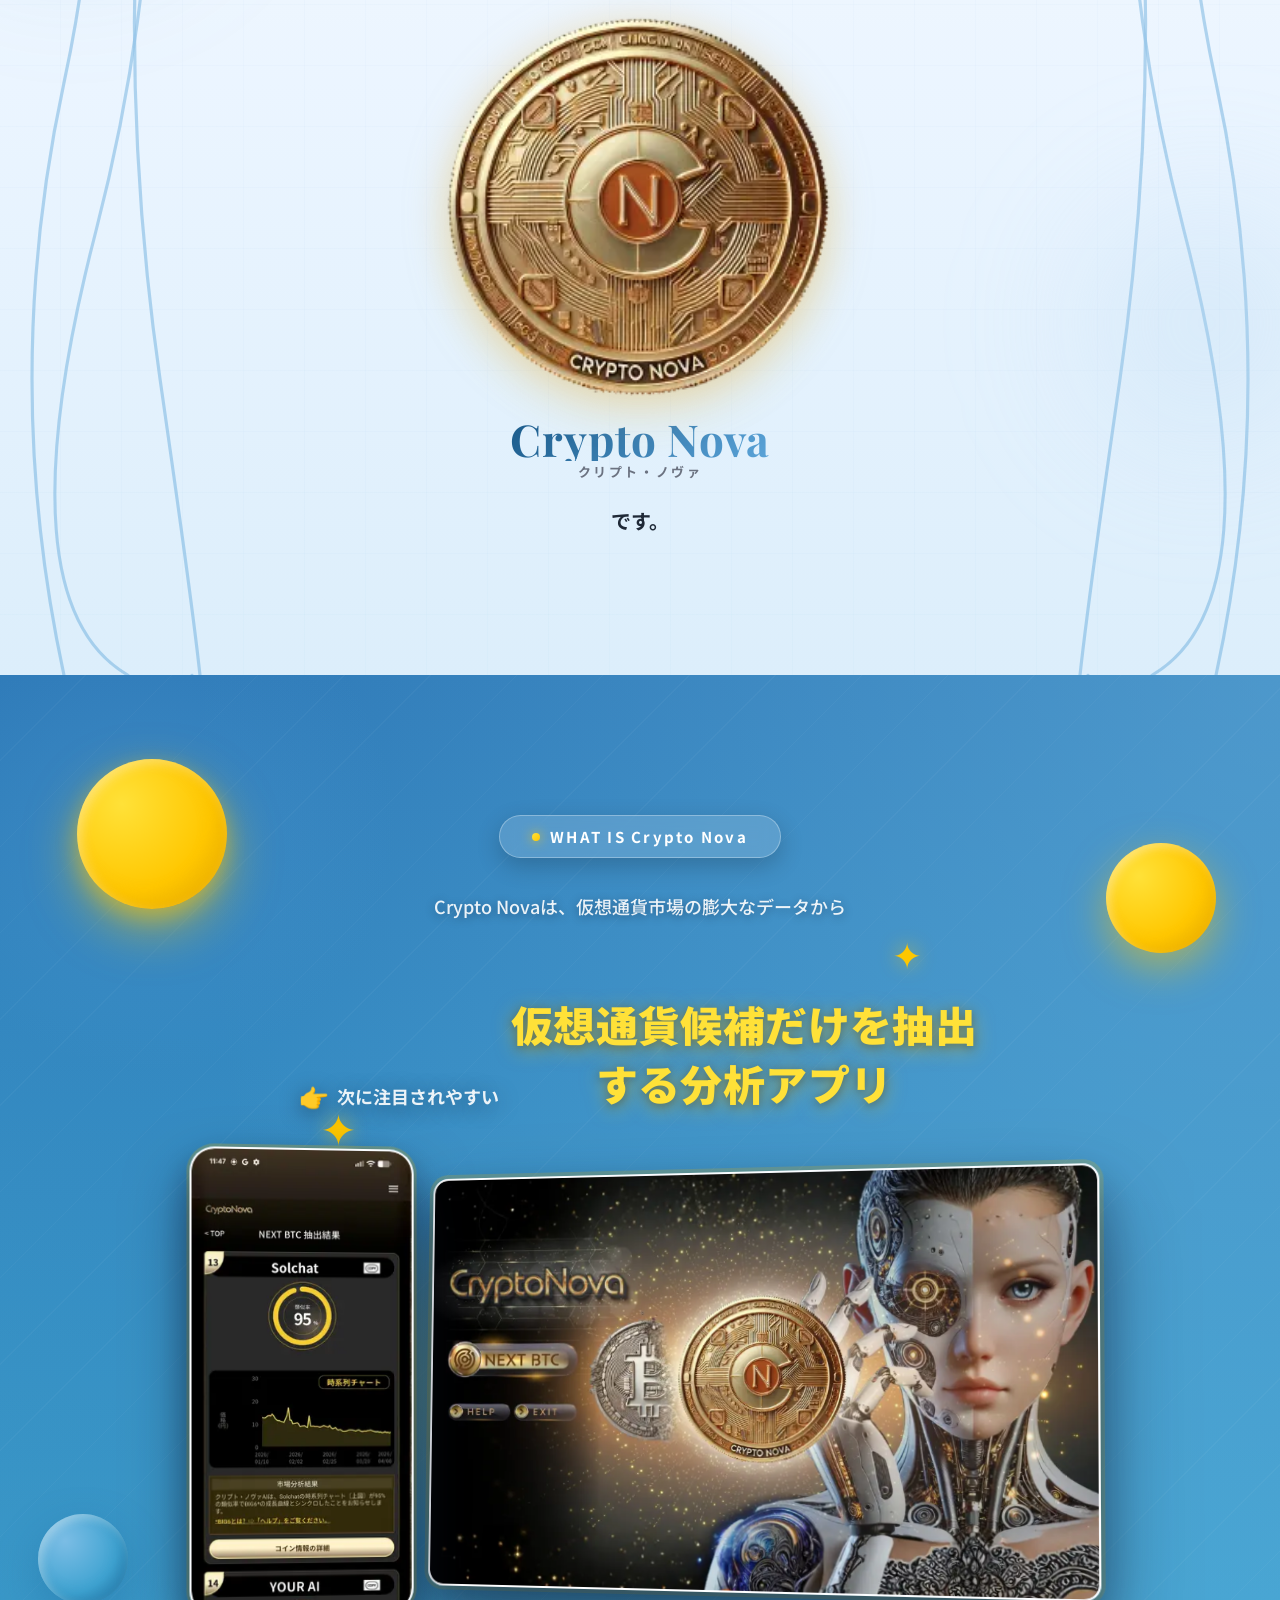
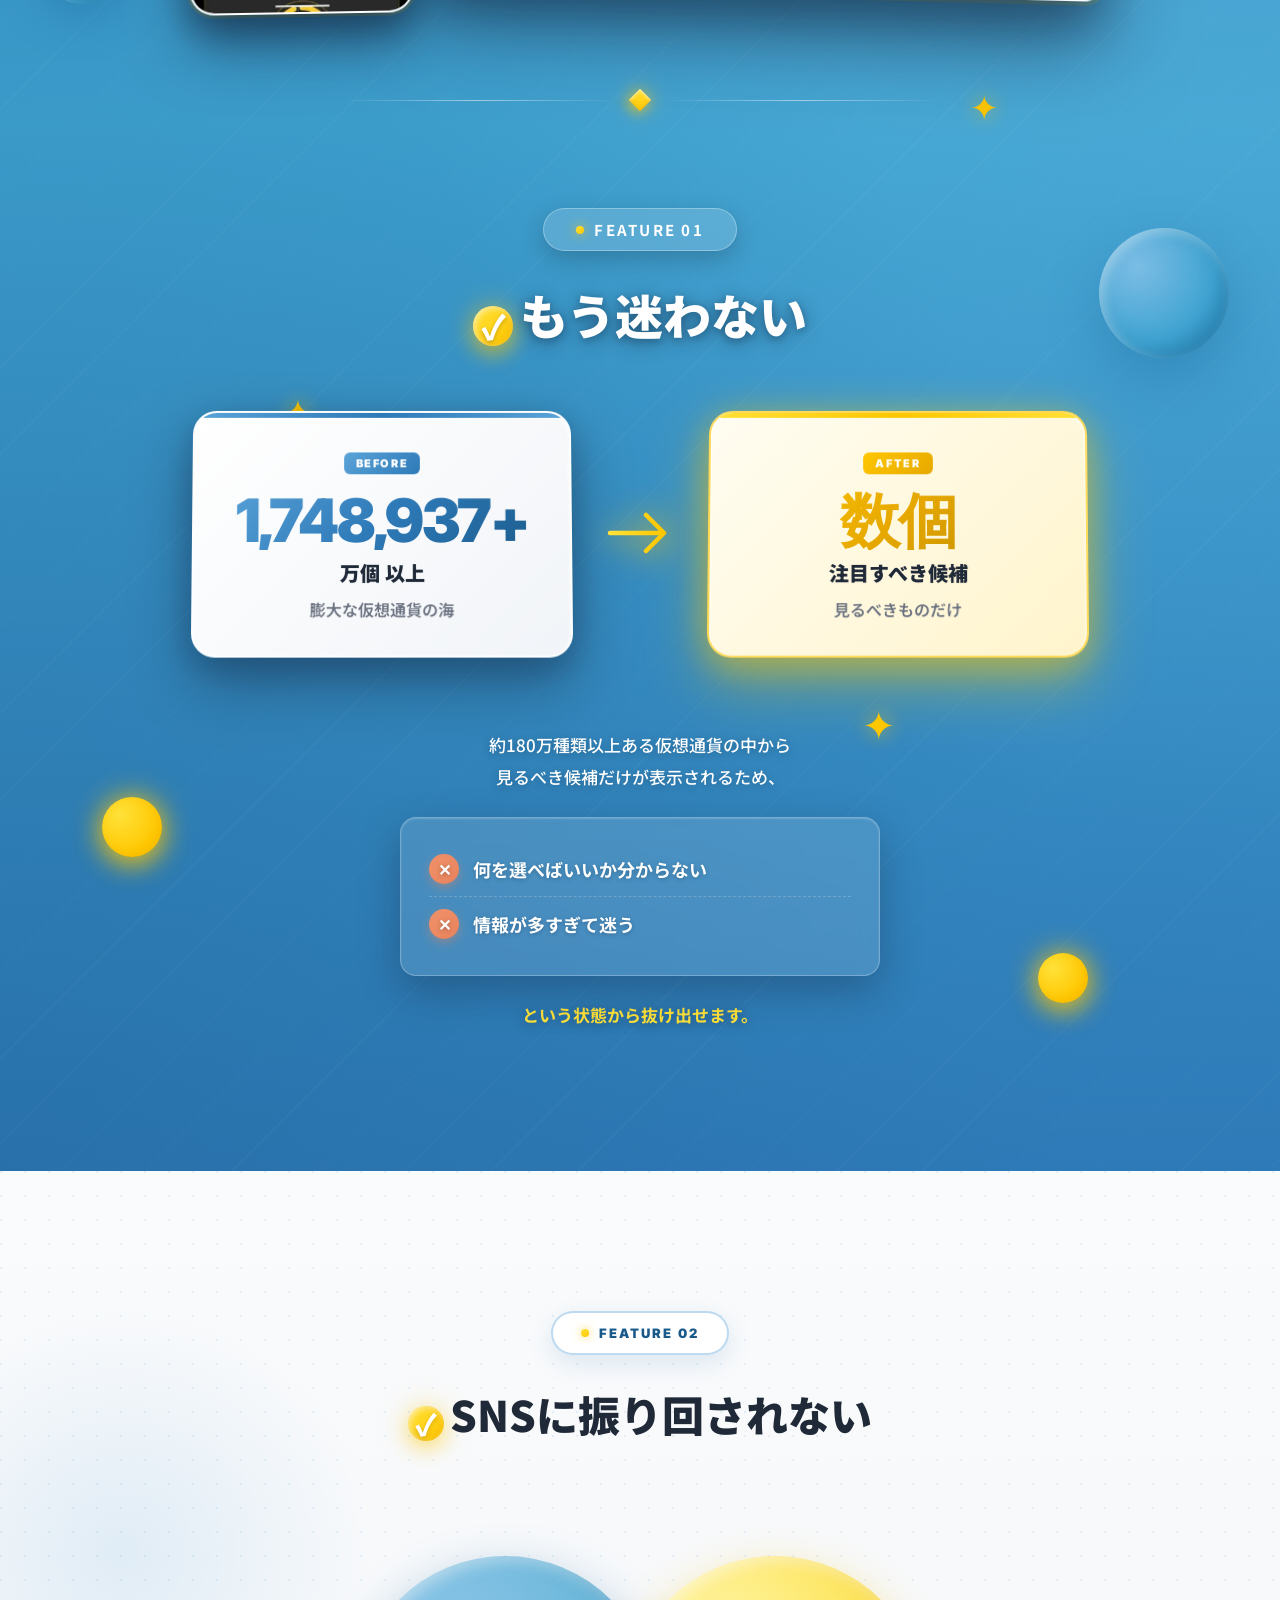
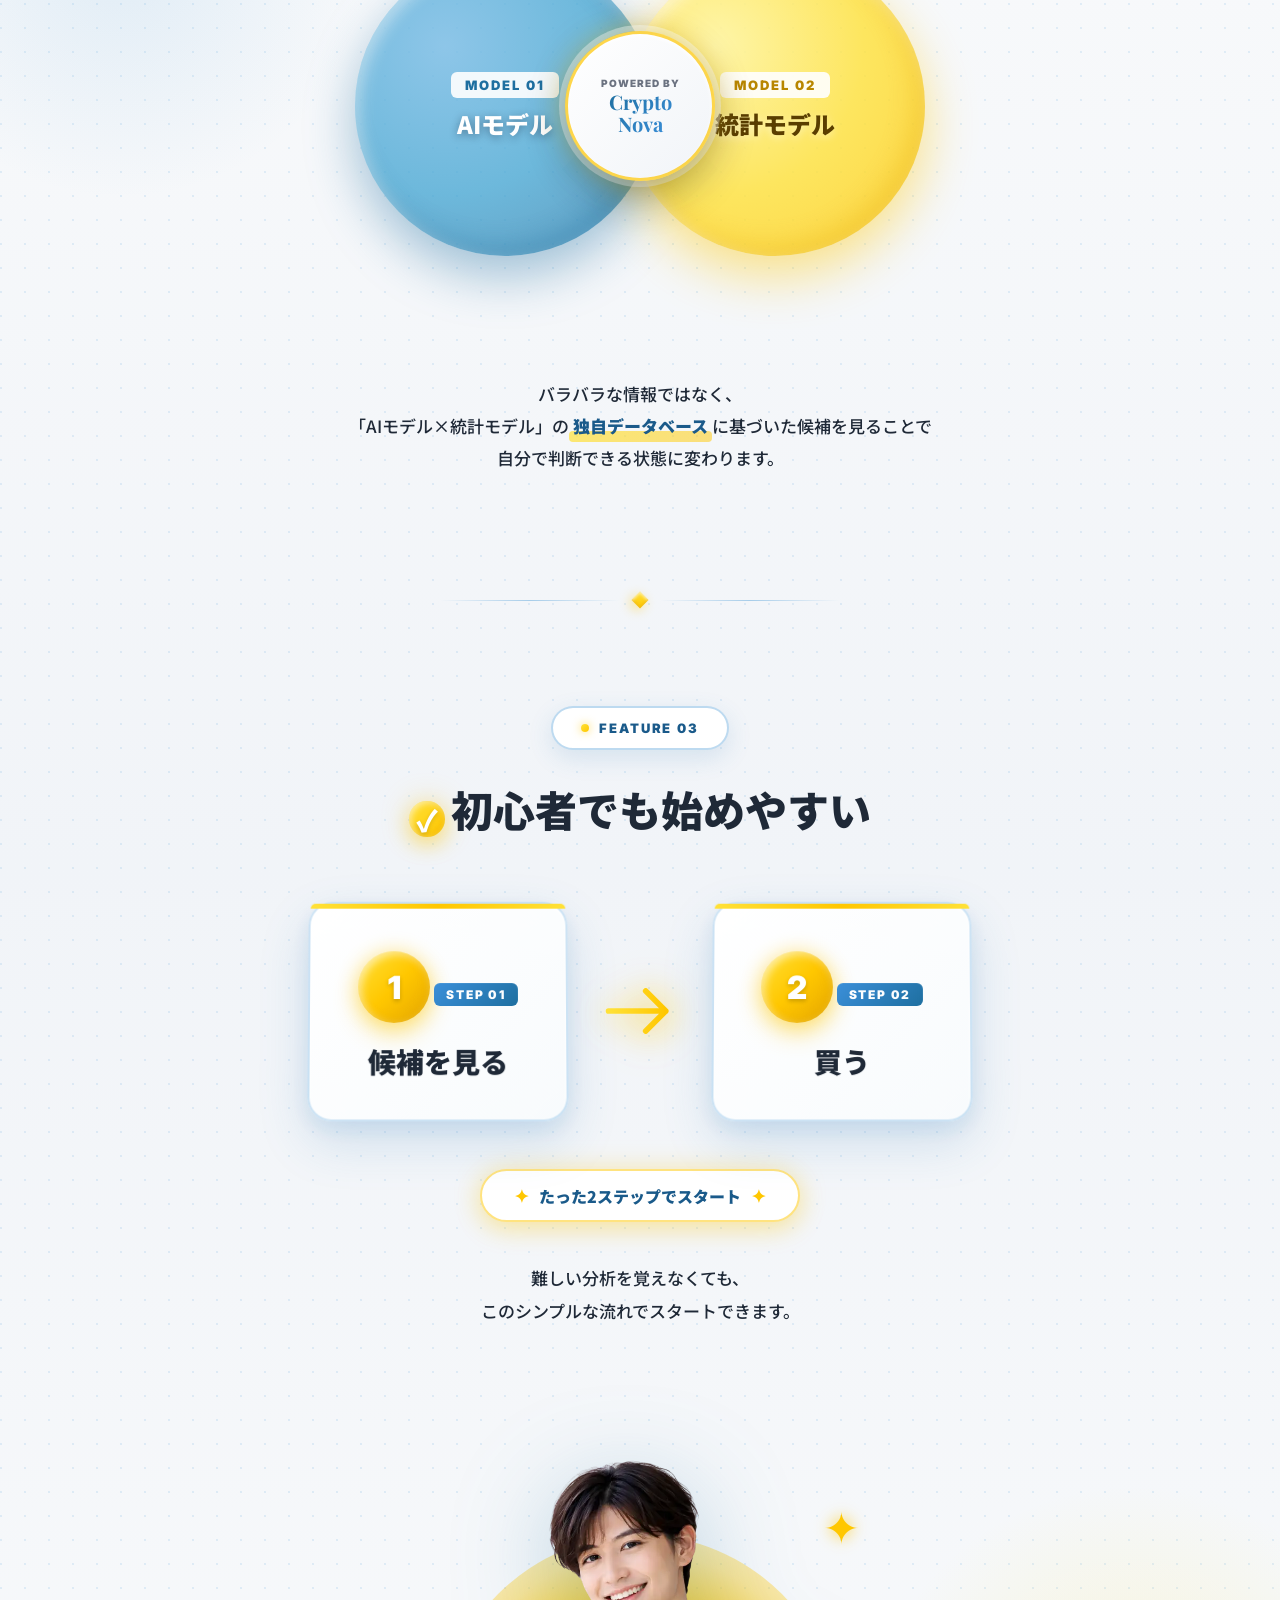
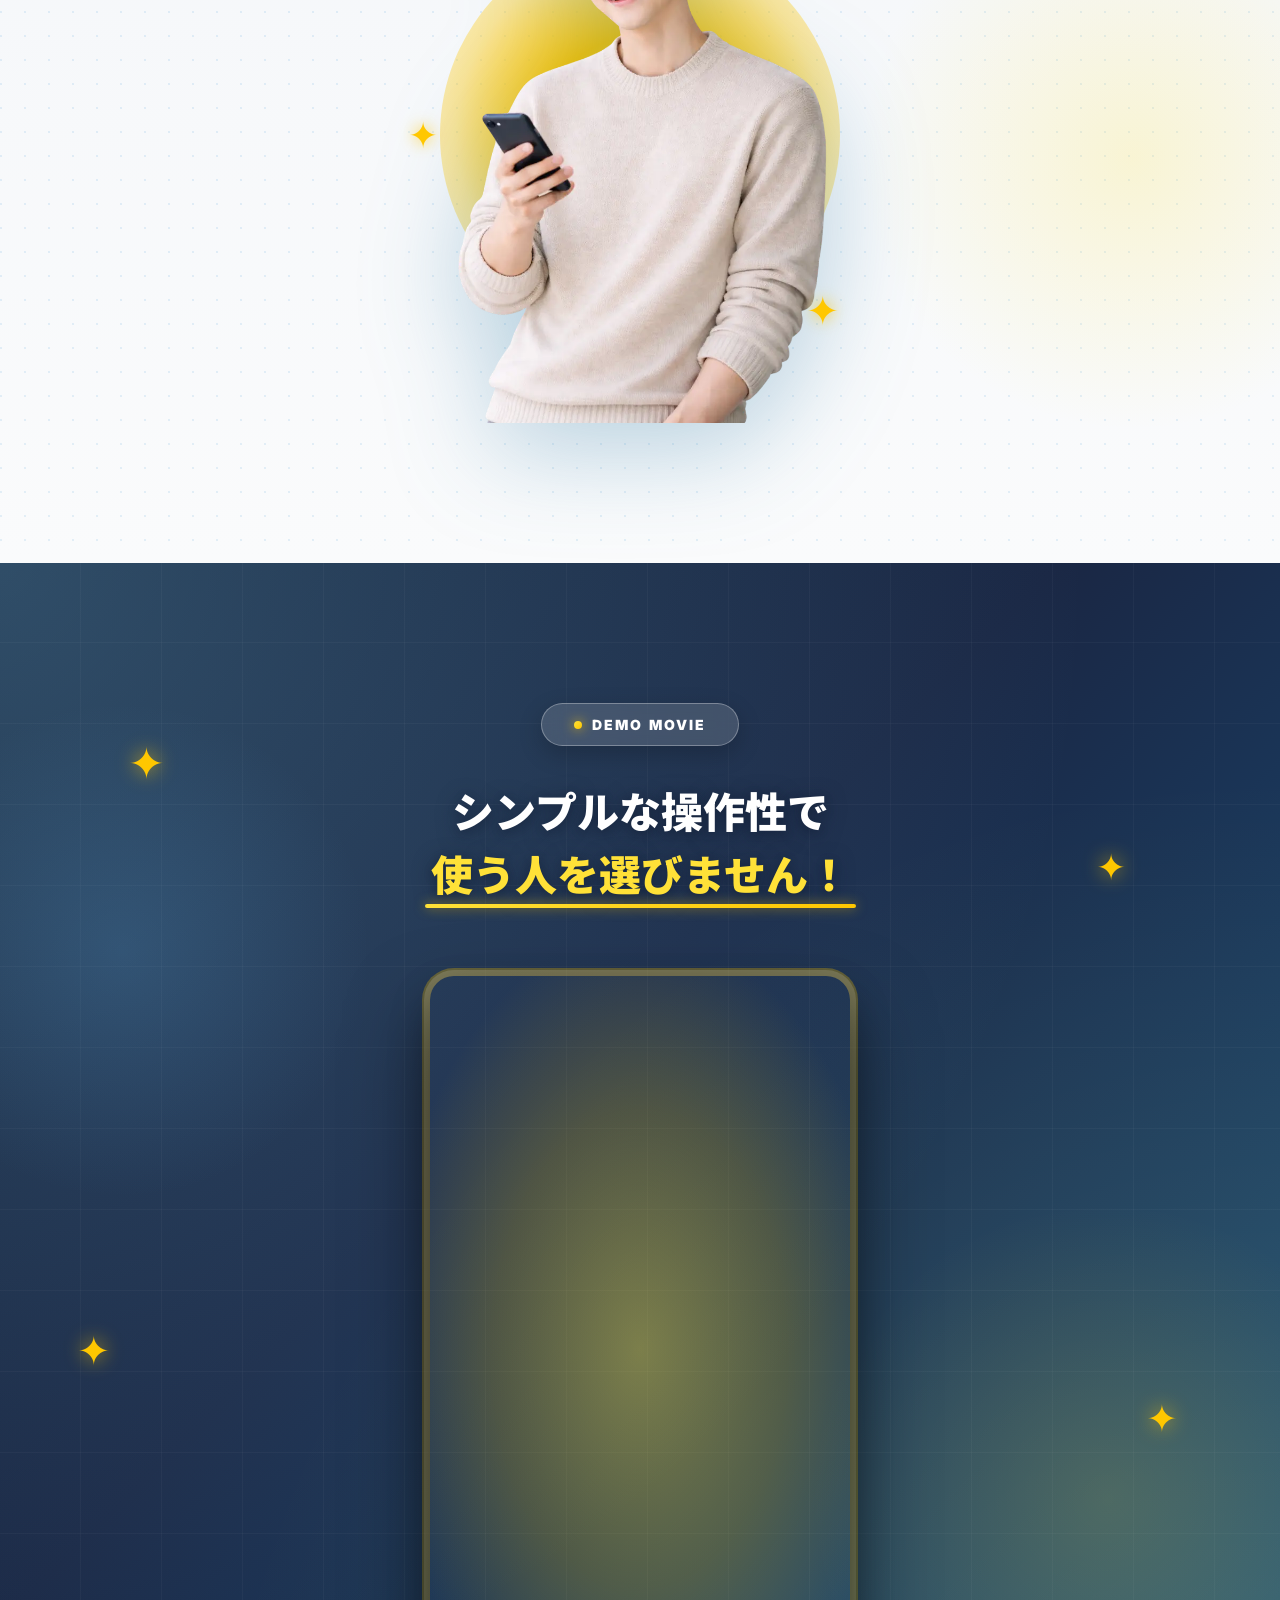
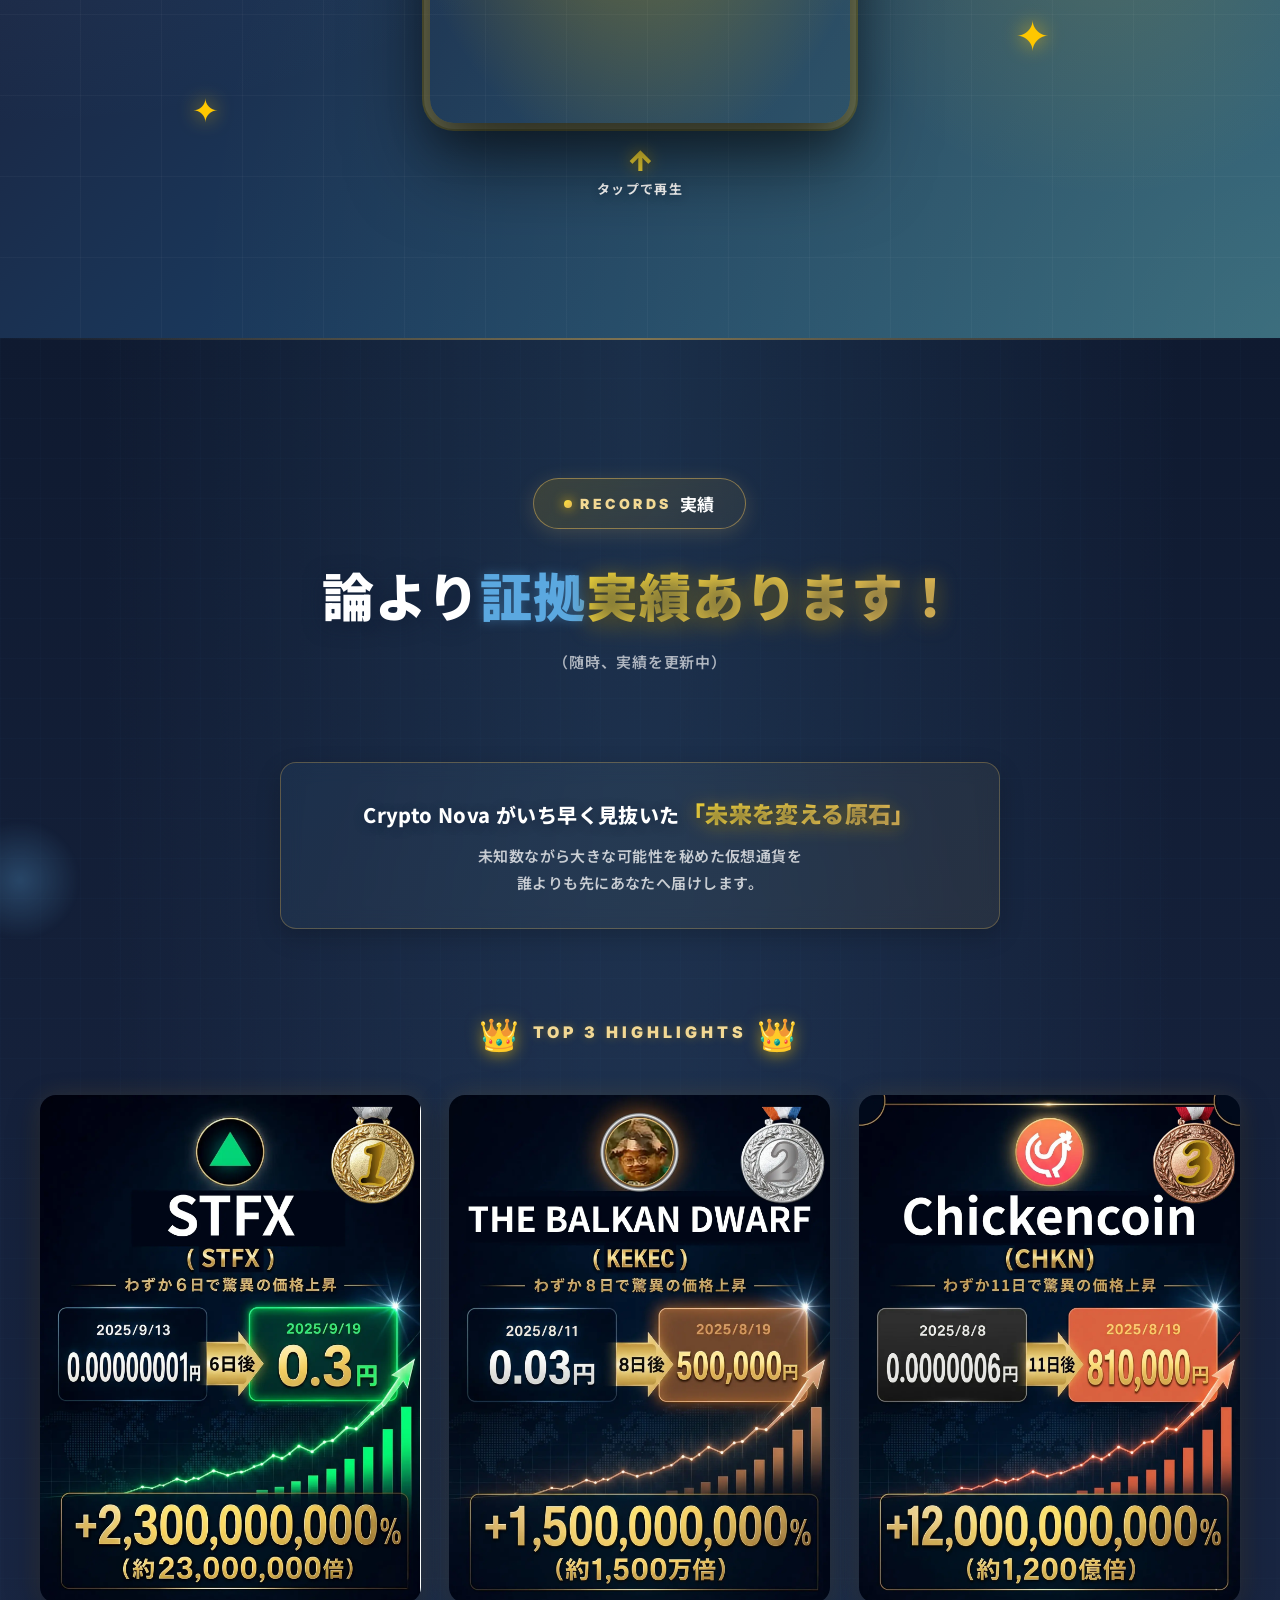
==== commit f7e02e69: "Section17実績の最終調整（クライアント様指示反映）" ====
--- a/index.html
+++ b/index.html
@@ -75,7 +75,7 @@
       <div class="hero__text-top">
         <div class="hero__badge">
           <span class="hero__badge-dot"></span>
-          法令遵守認定・各広告媒体で出稿中
+          法令遵守・各広告媒体で出稿中
         </div>
 
         <h1 class="hero__catch">
@@ -134,7 +134,7 @@
 
       <div class="question__text">
         <p class="question__lead">
-          ビットコインのように、<br>
+          ビットコインのように<br>
           大きく成長した仮想通貨を見て、
         </p>
 
